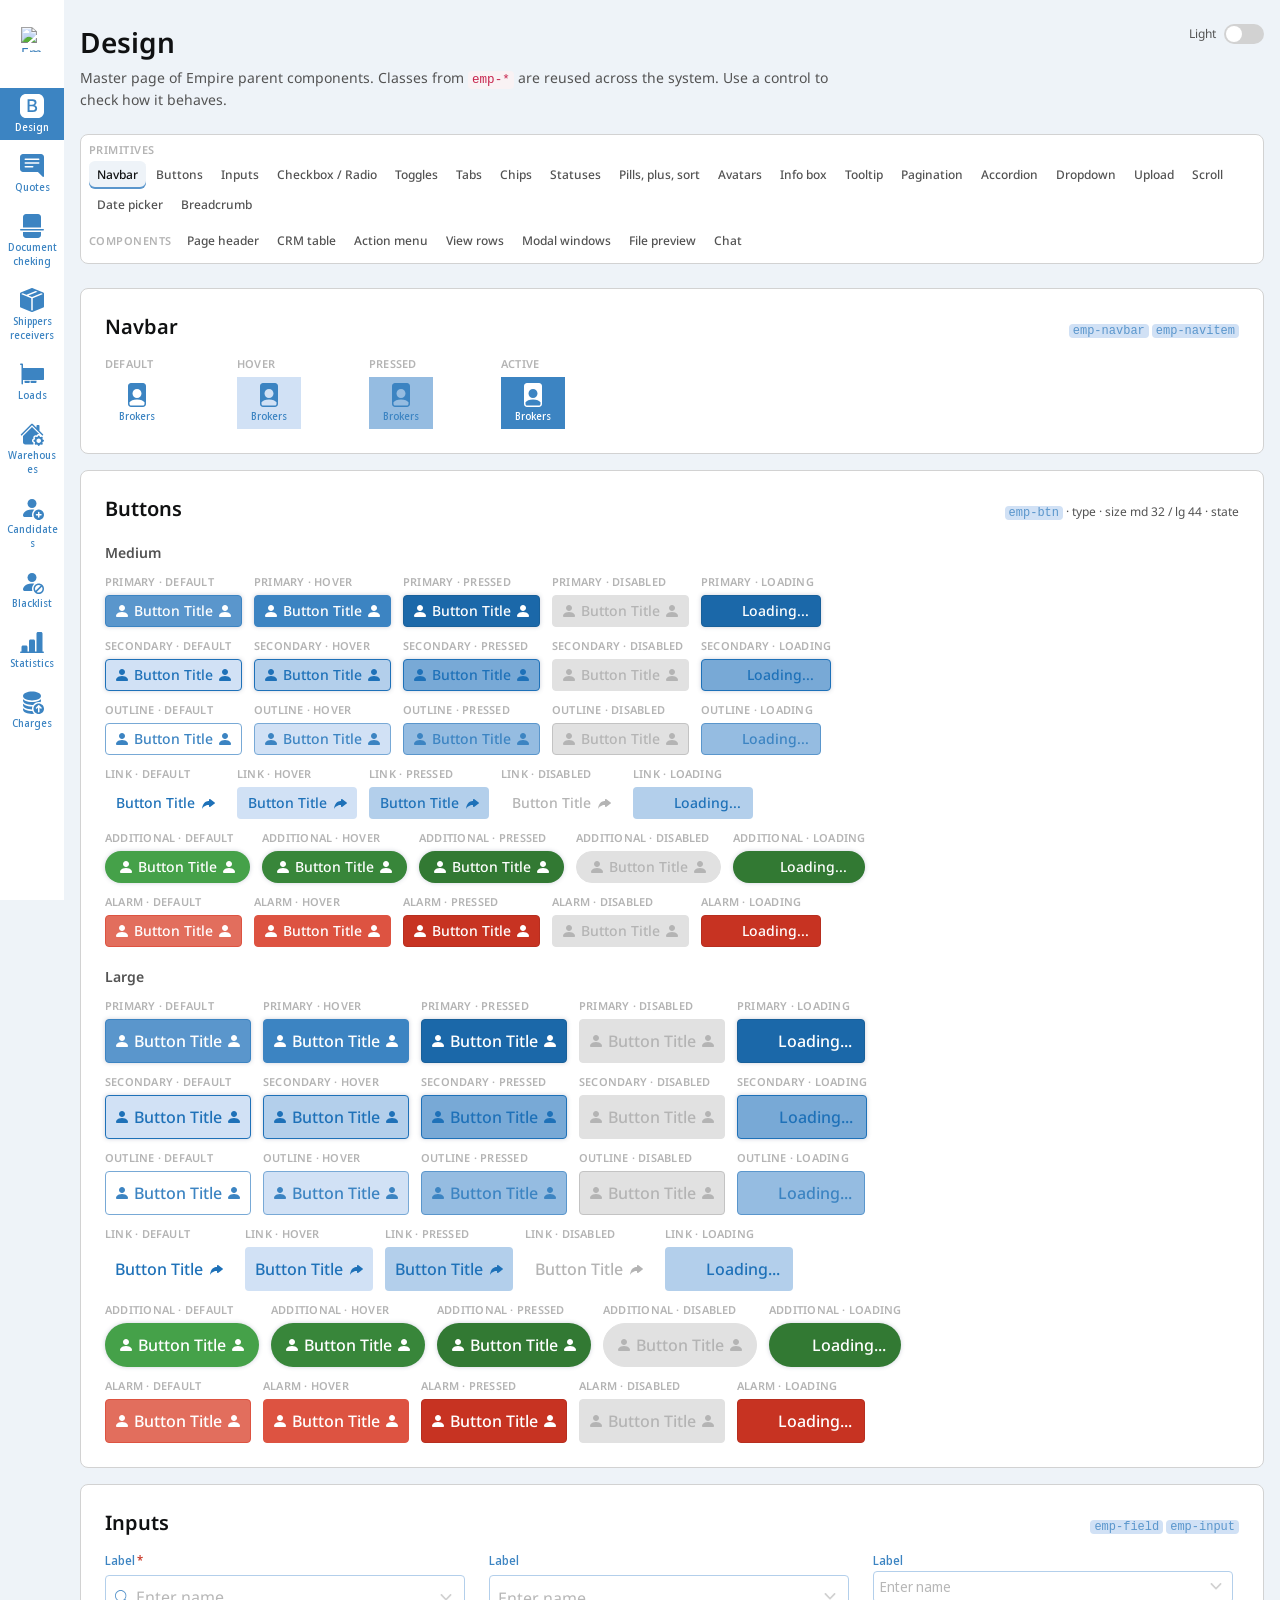
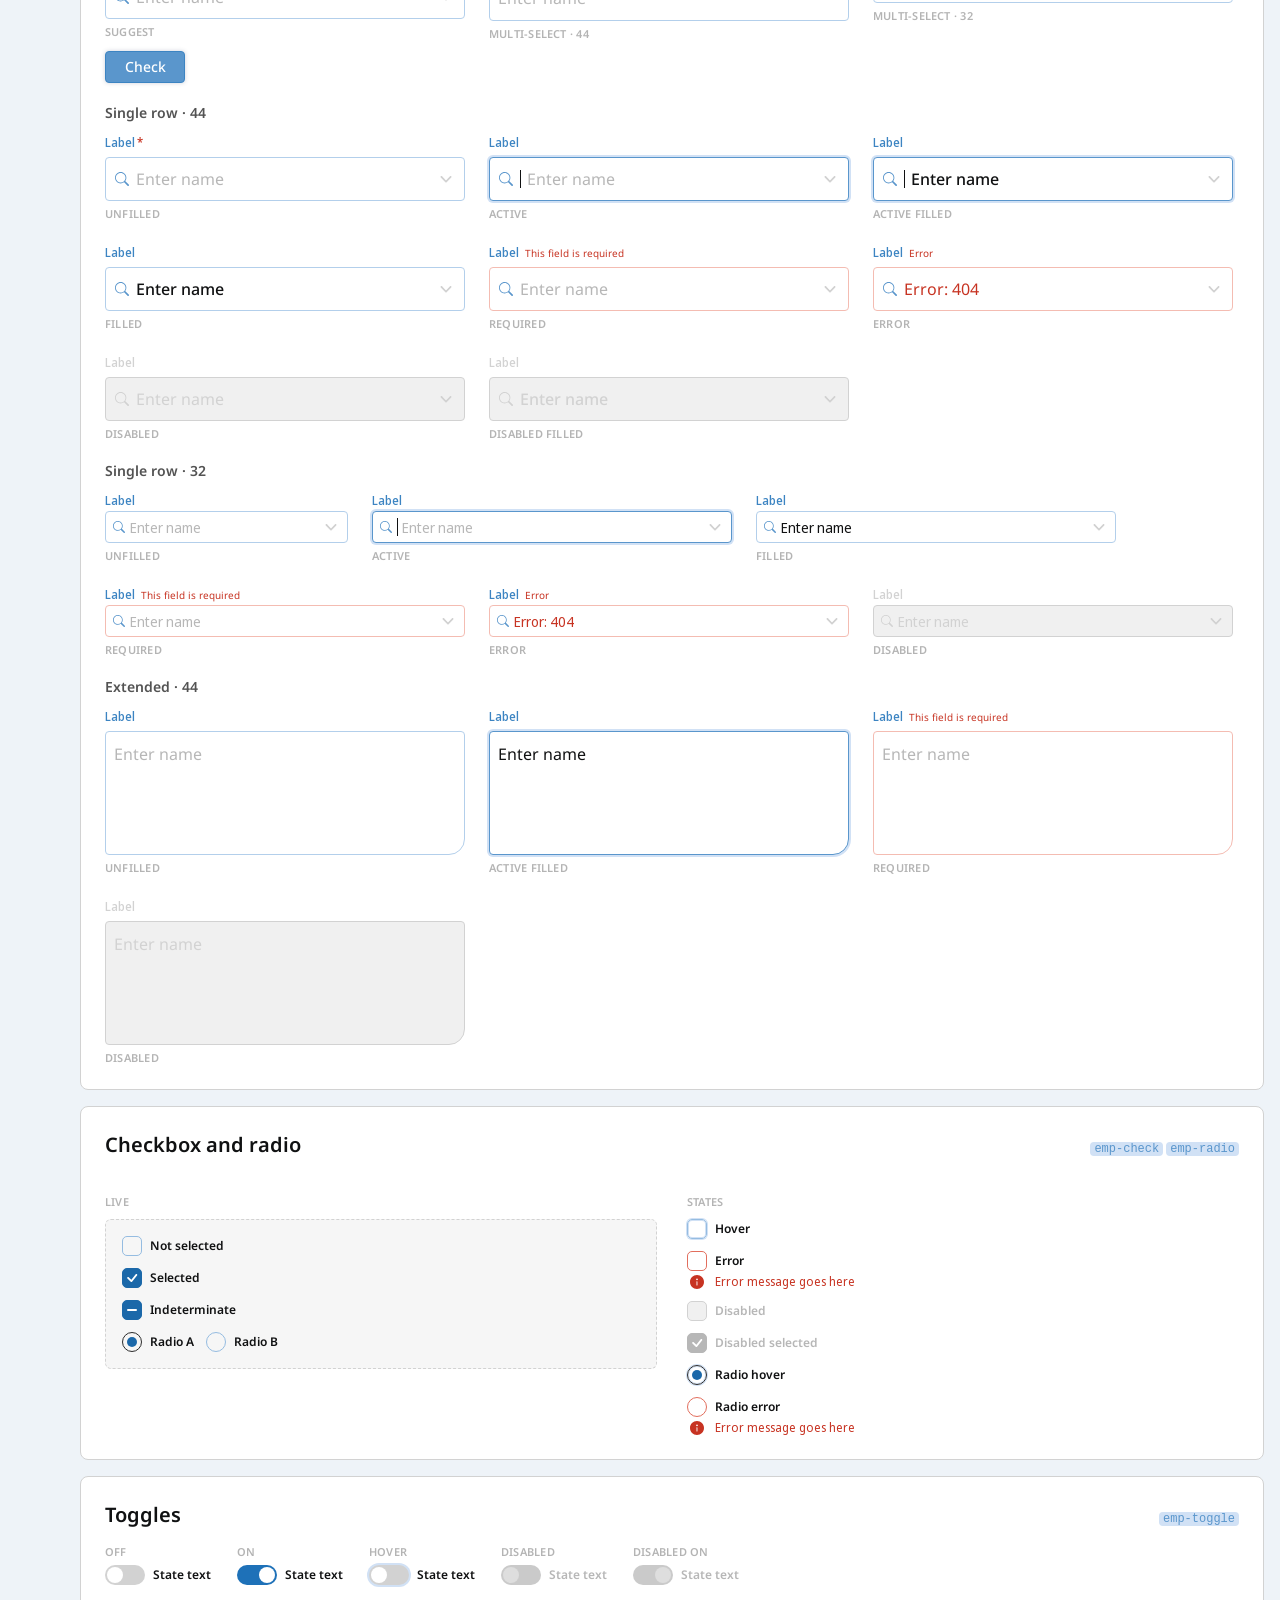
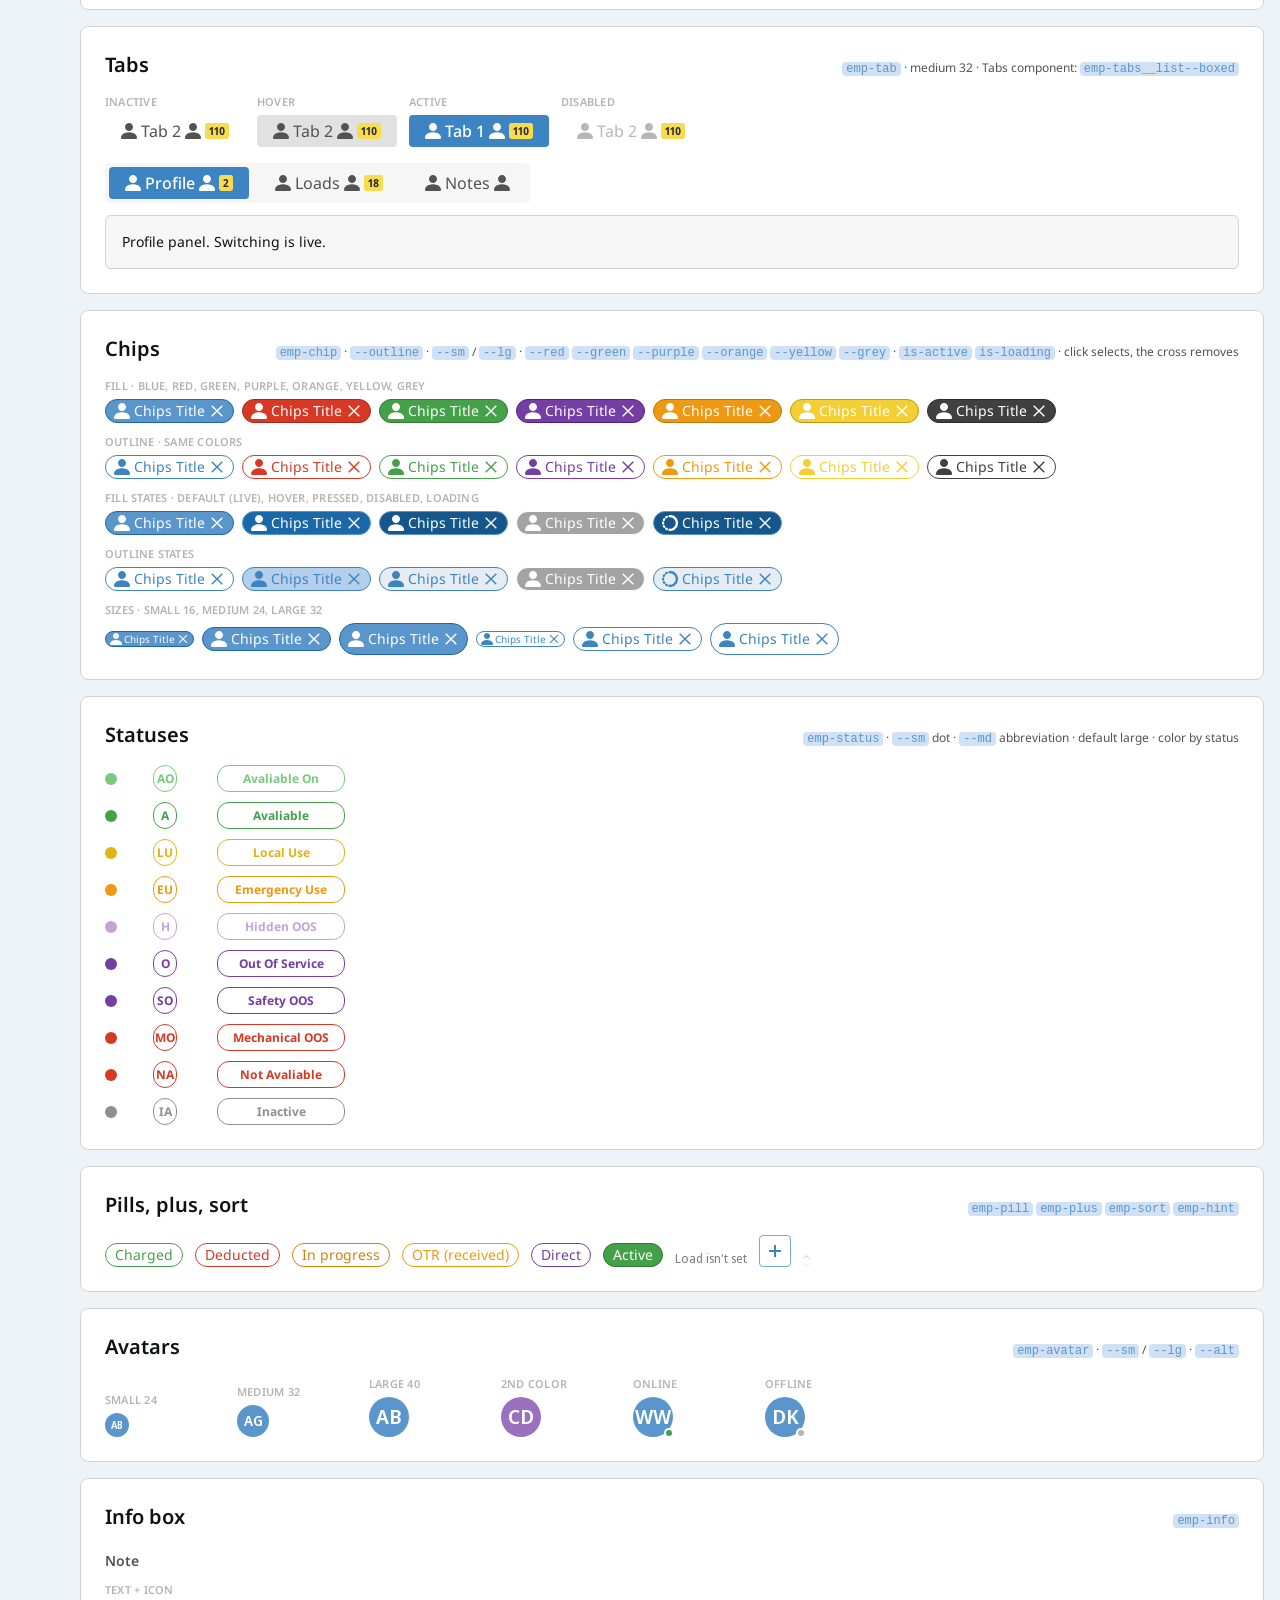
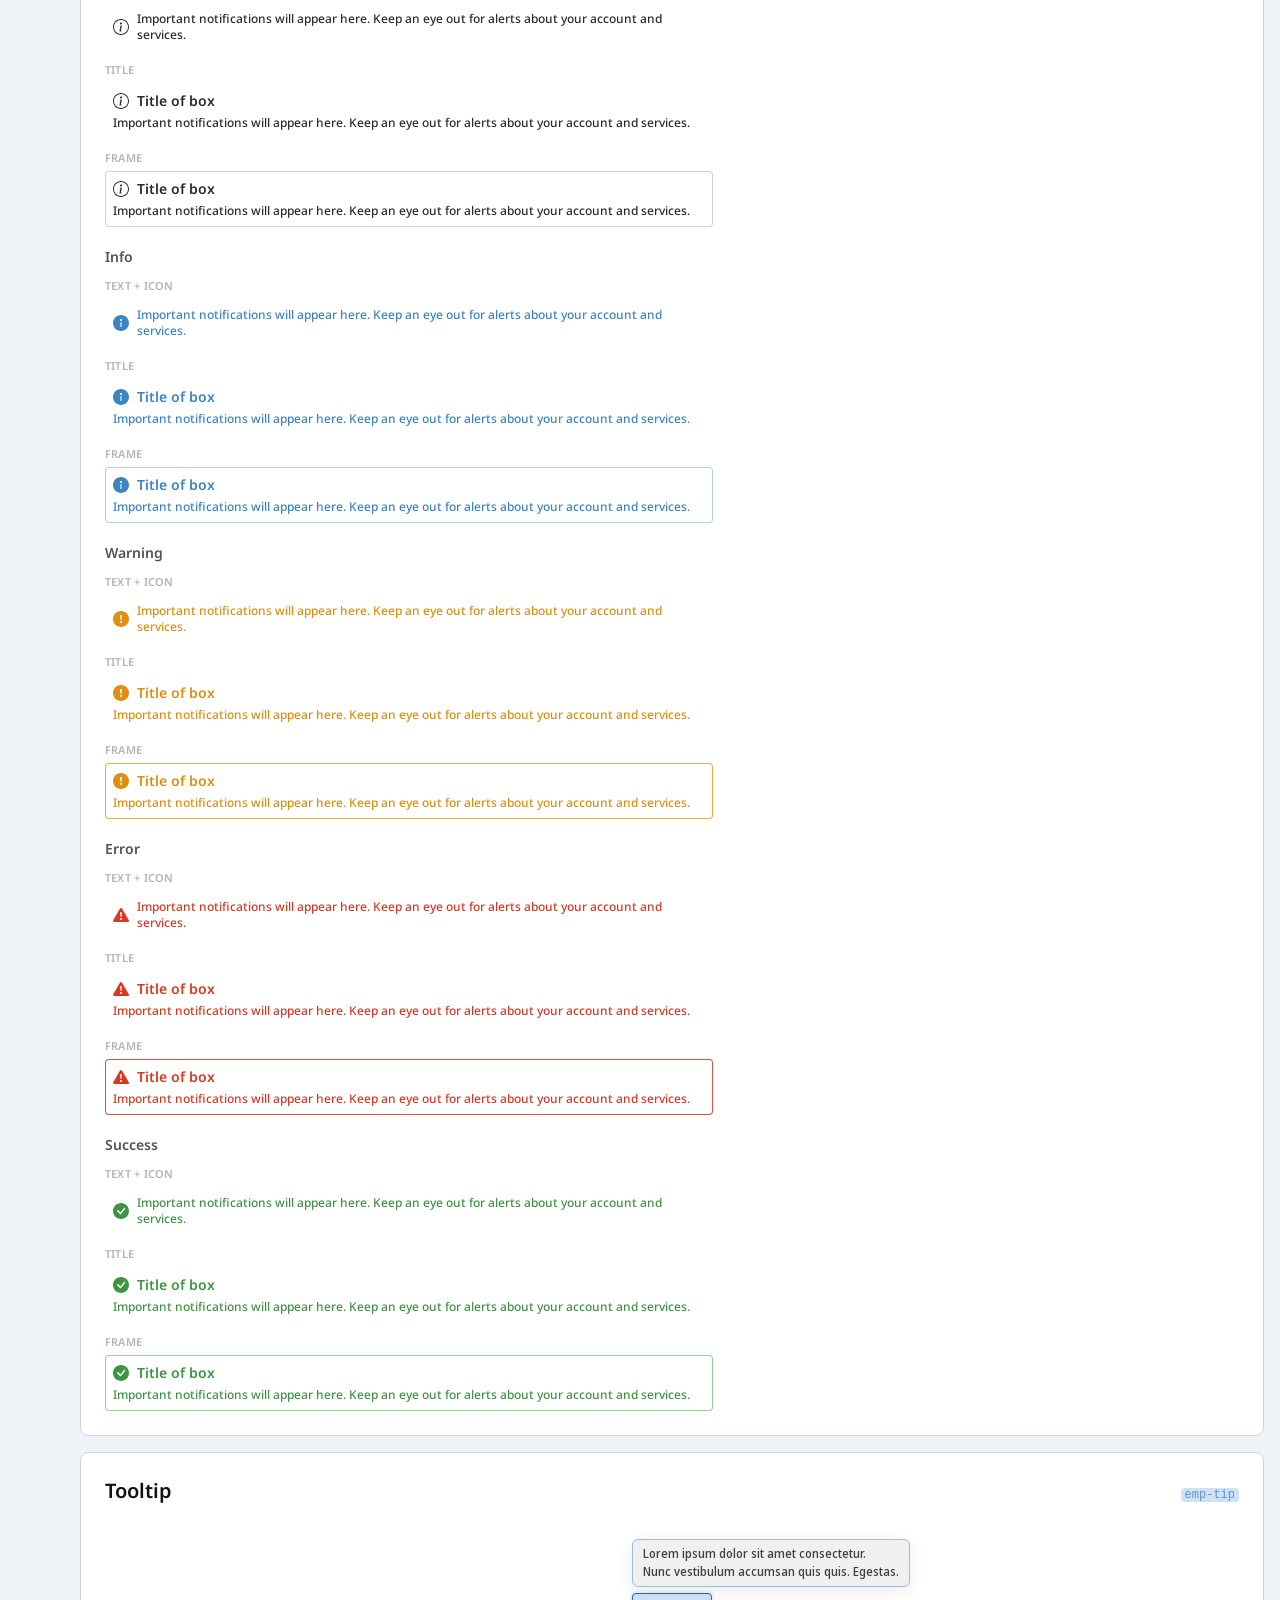
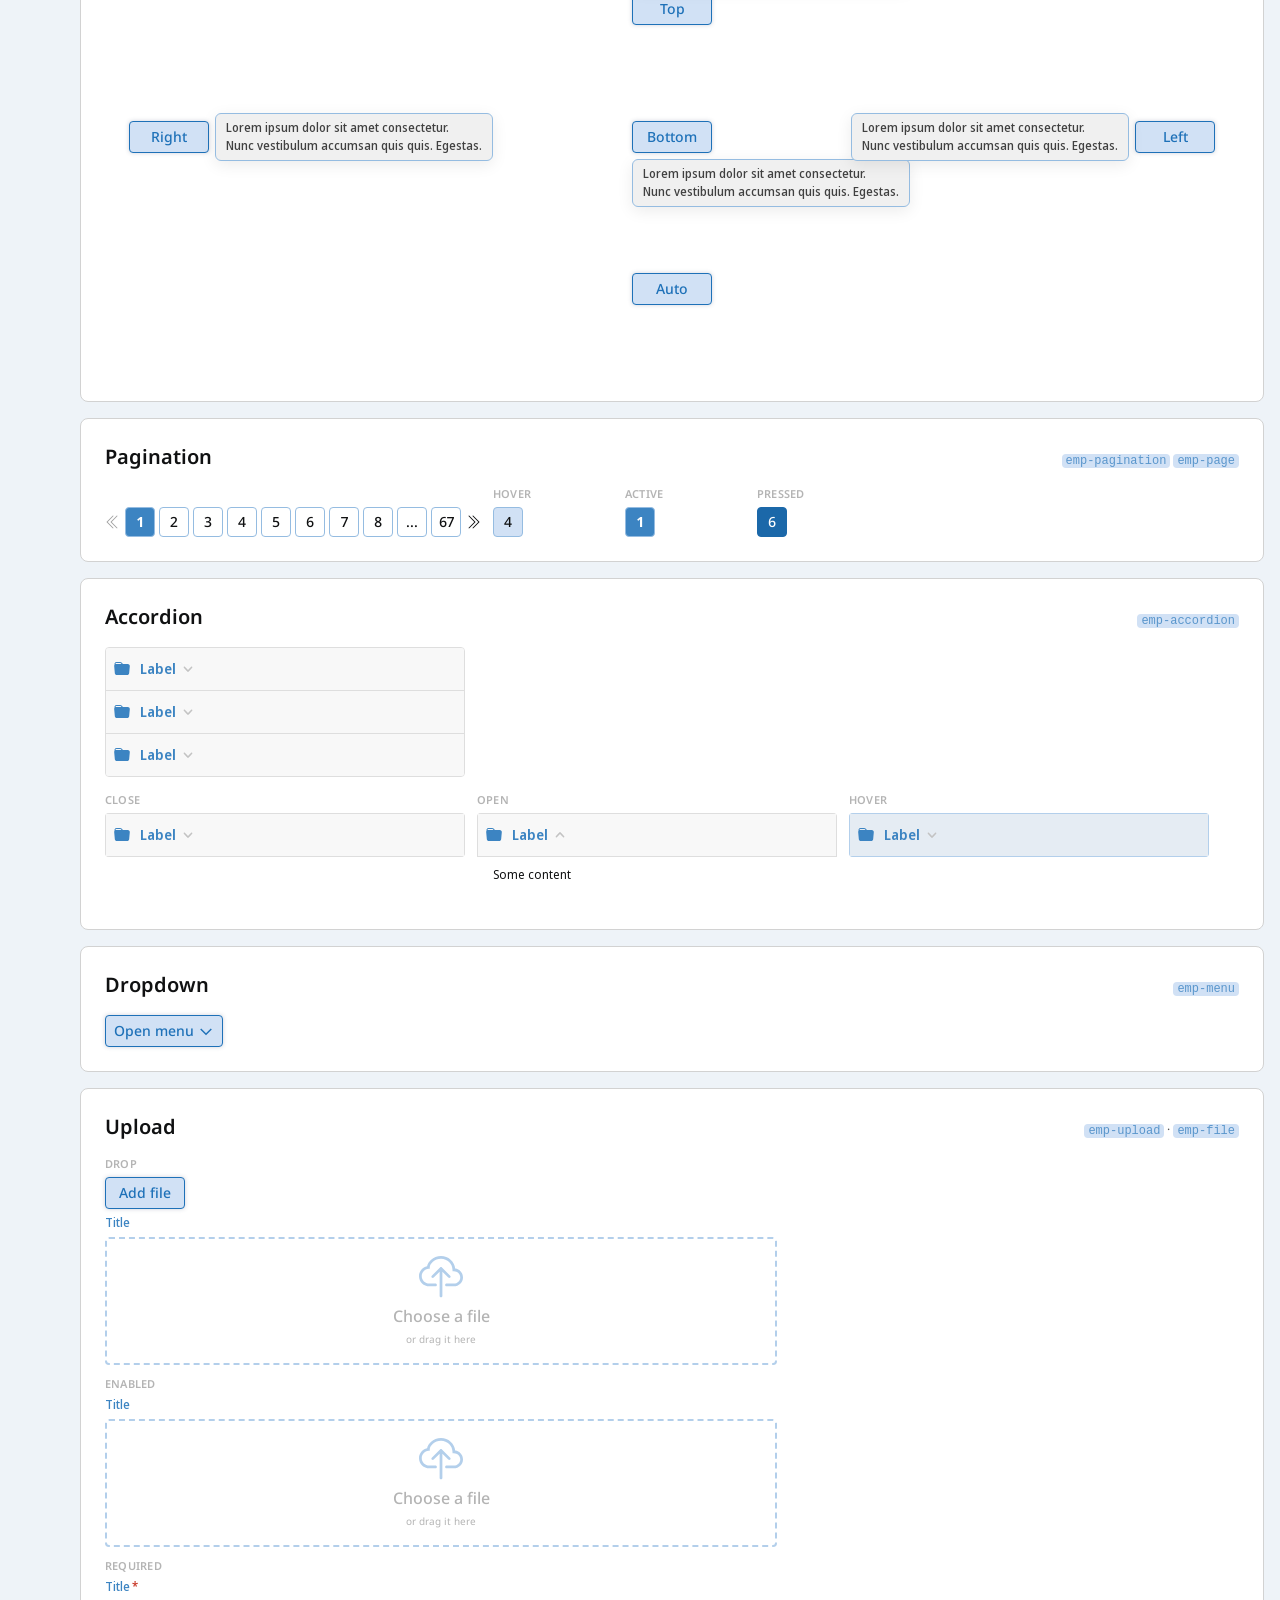
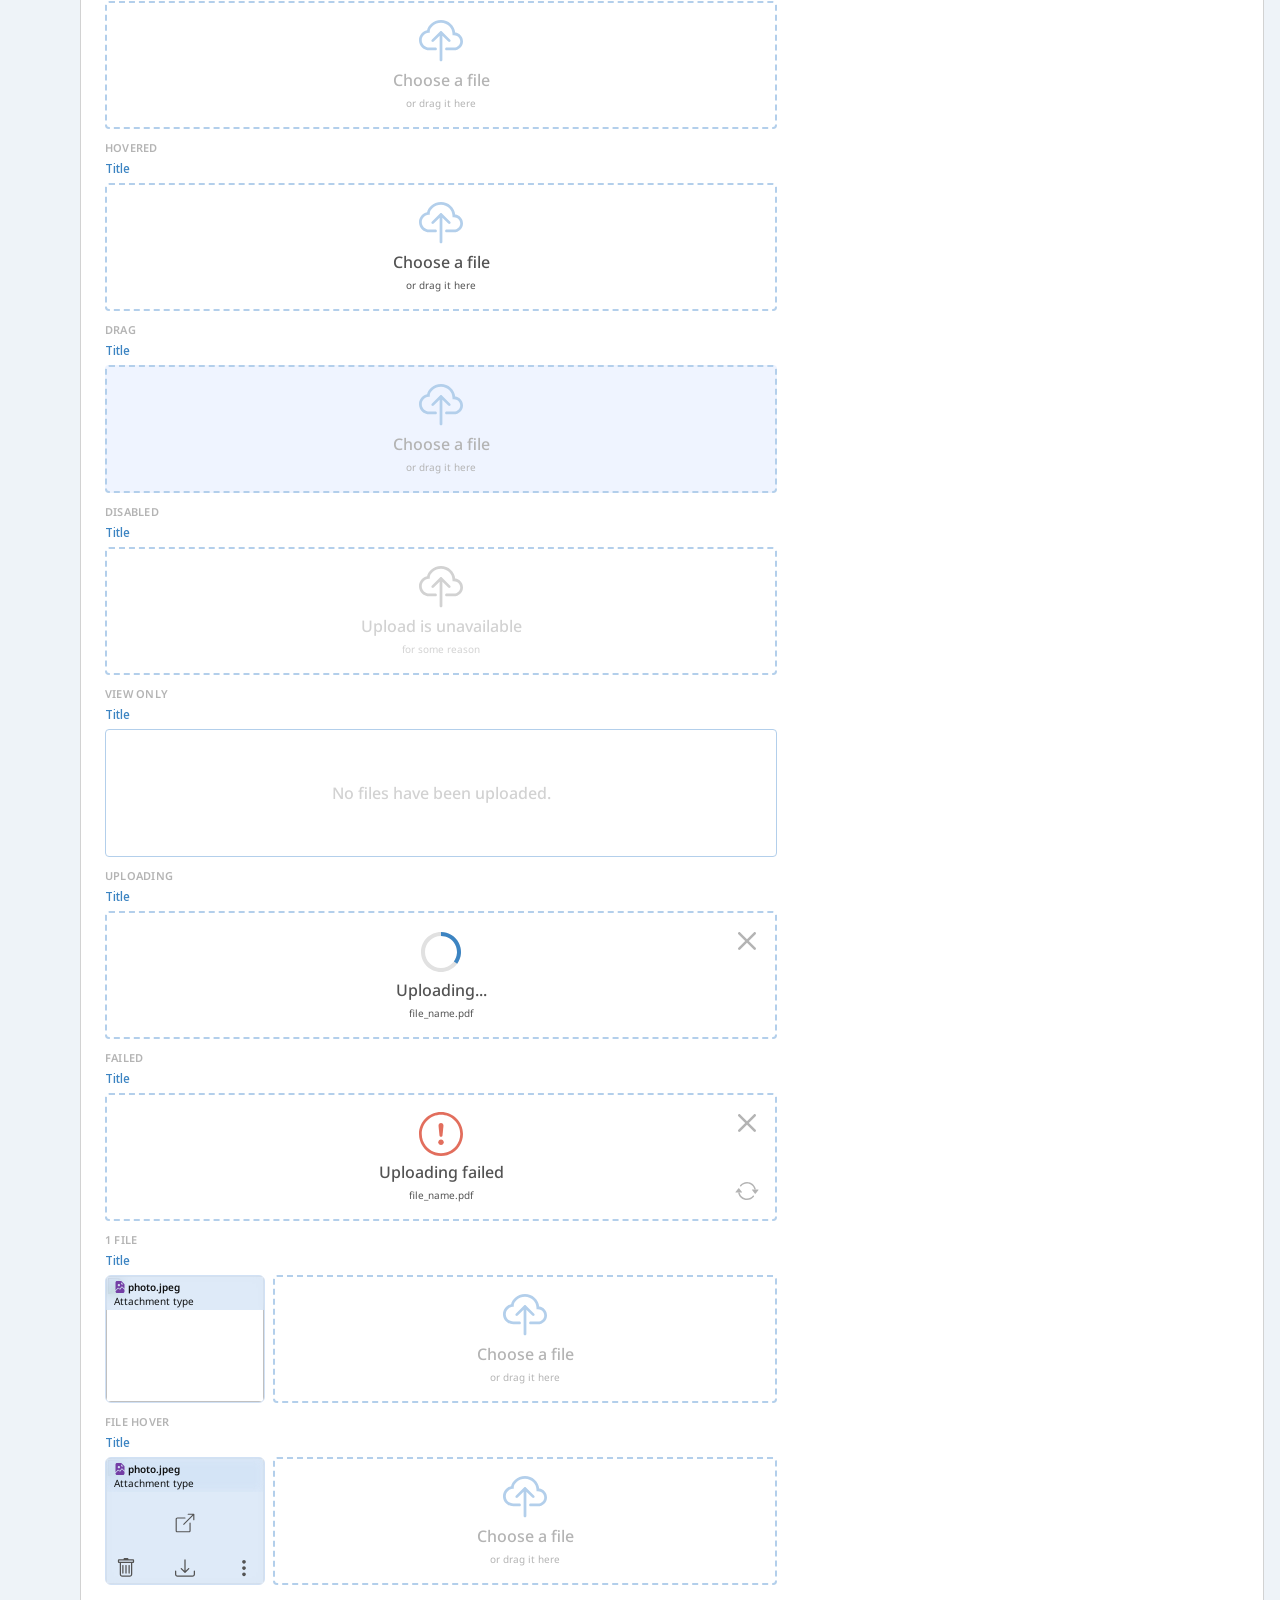
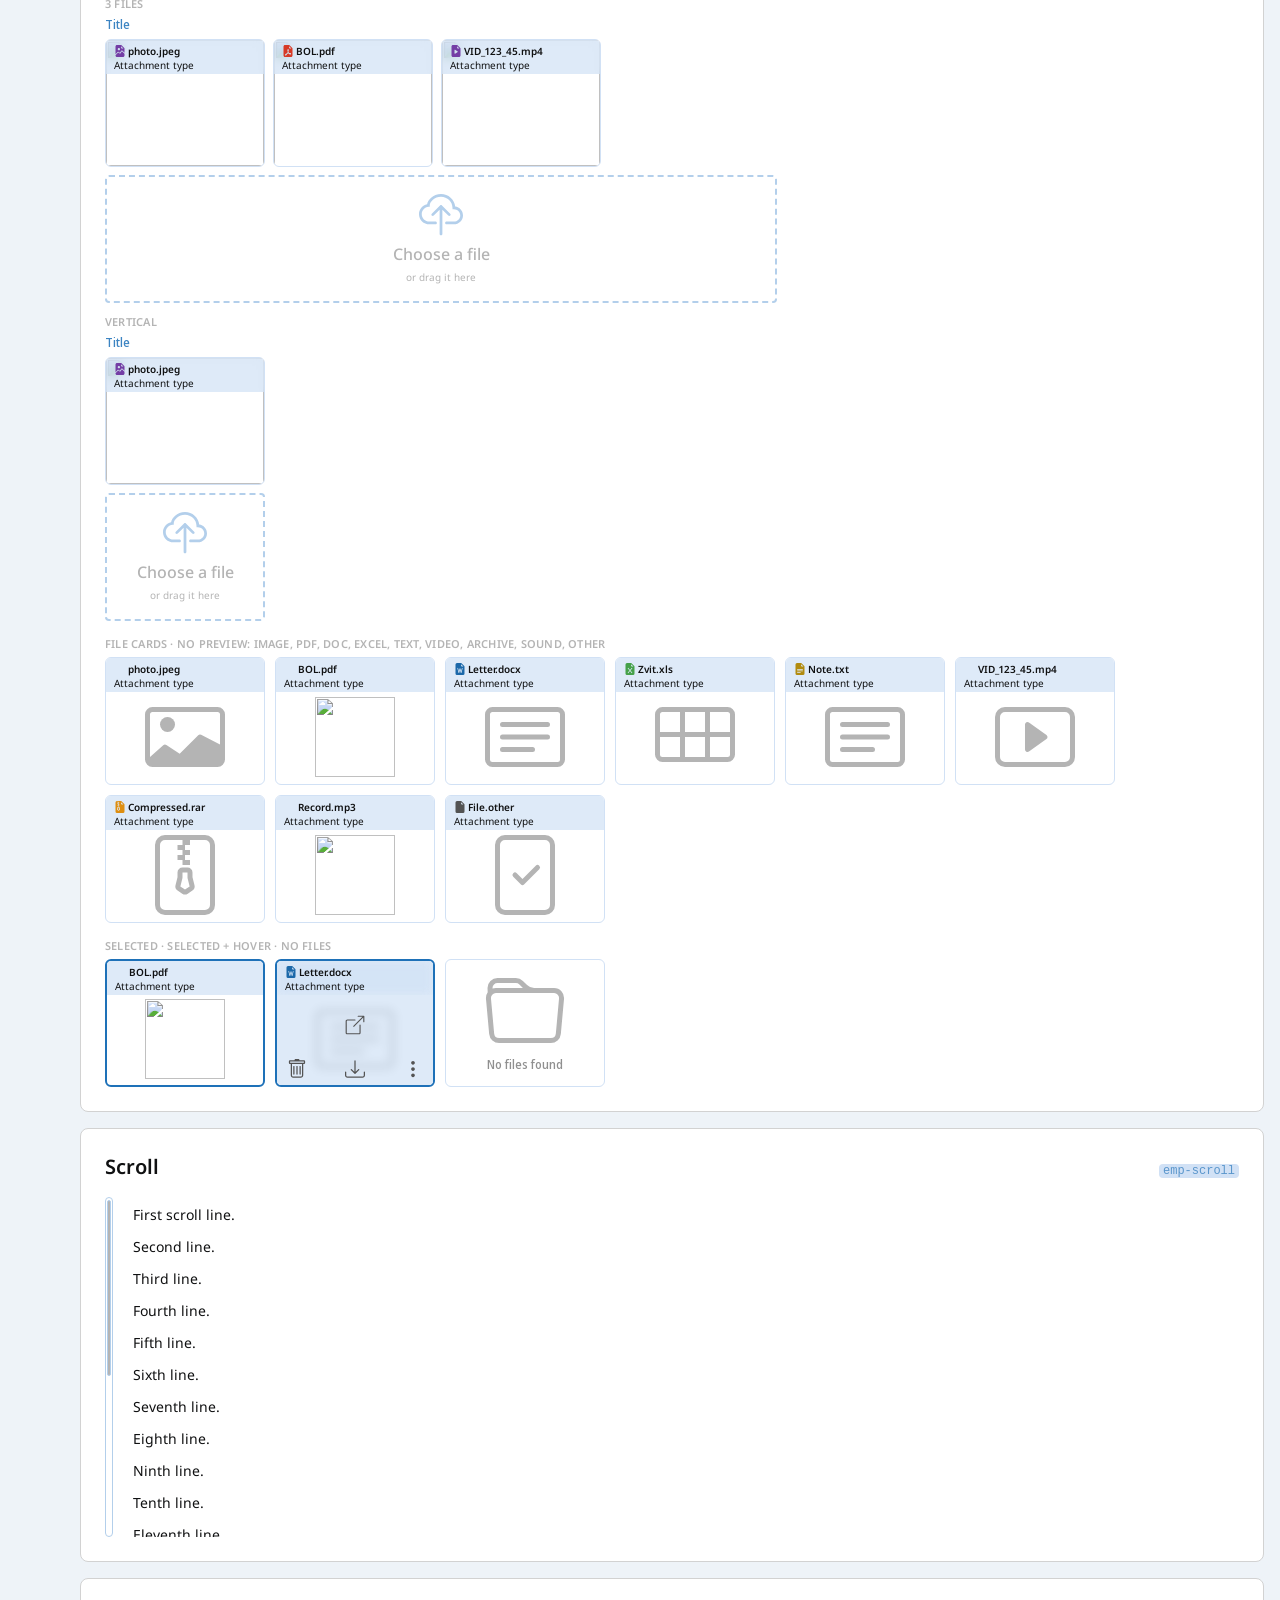
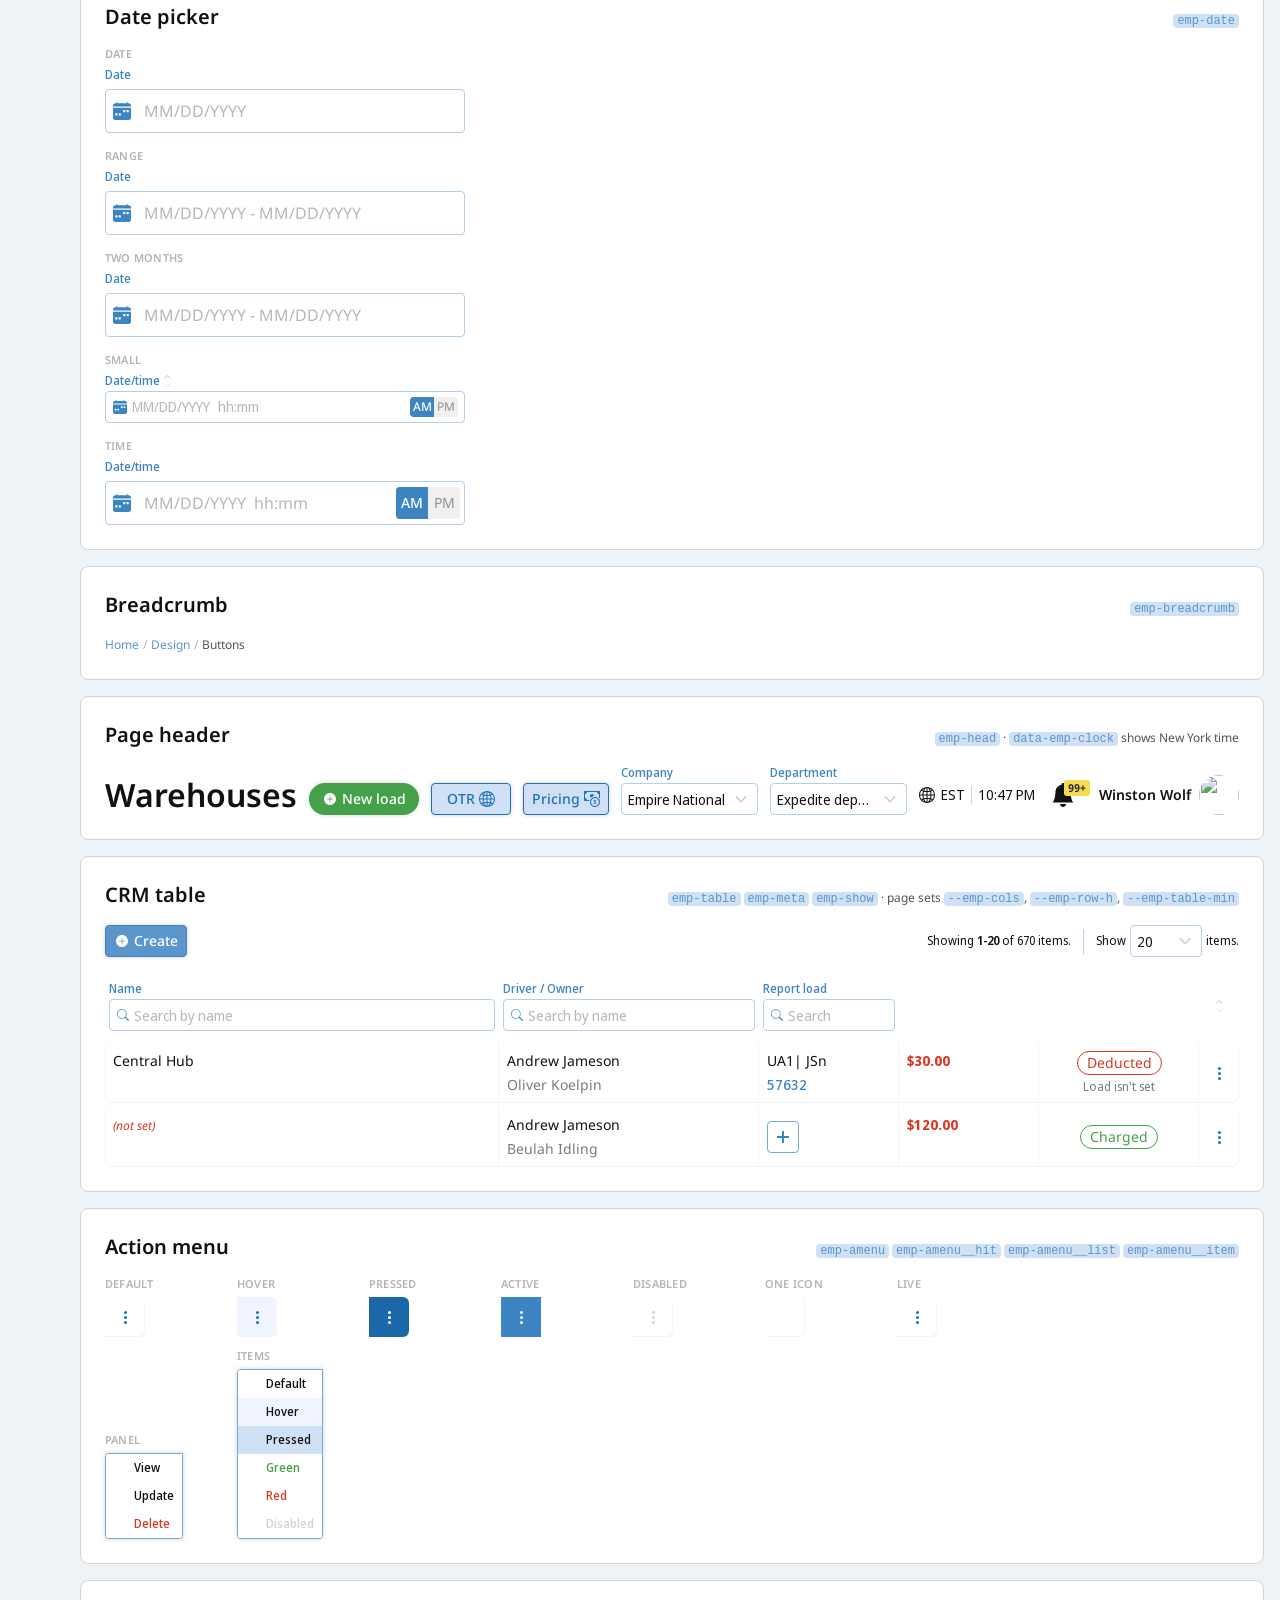
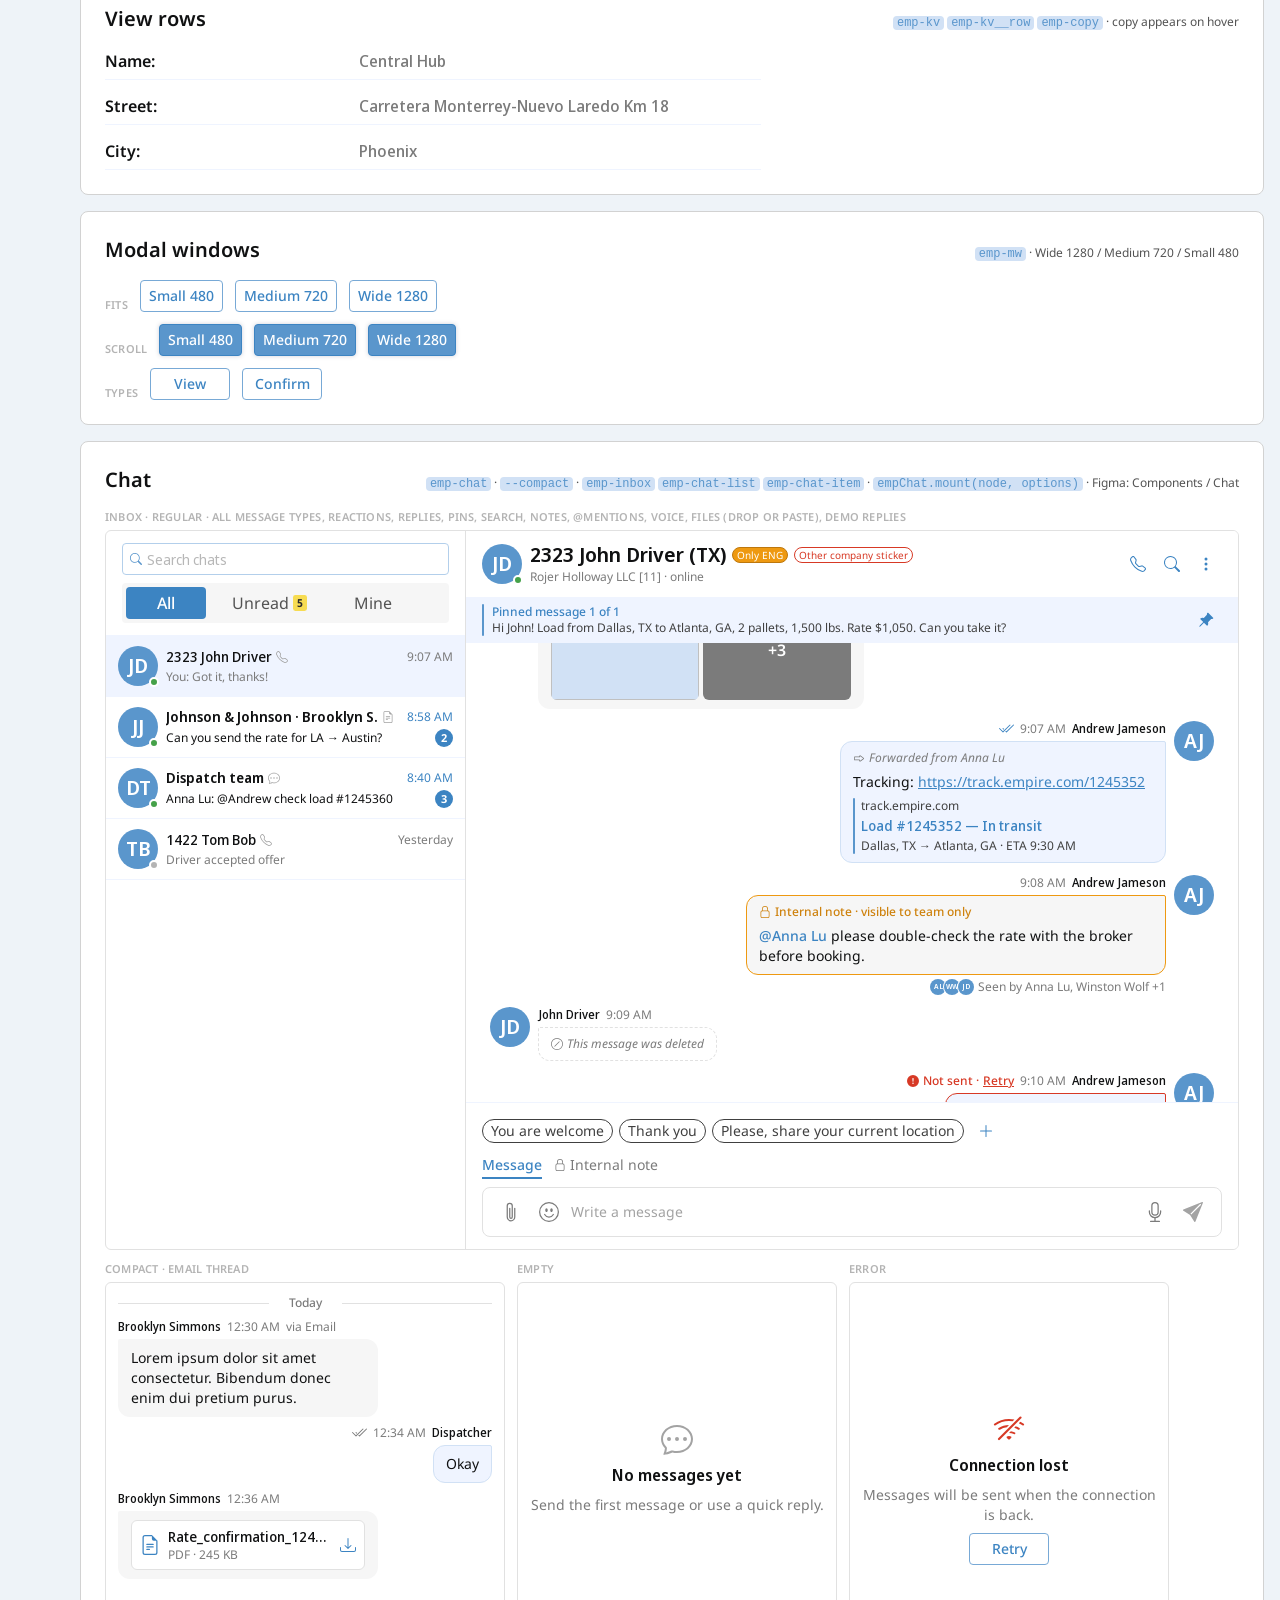
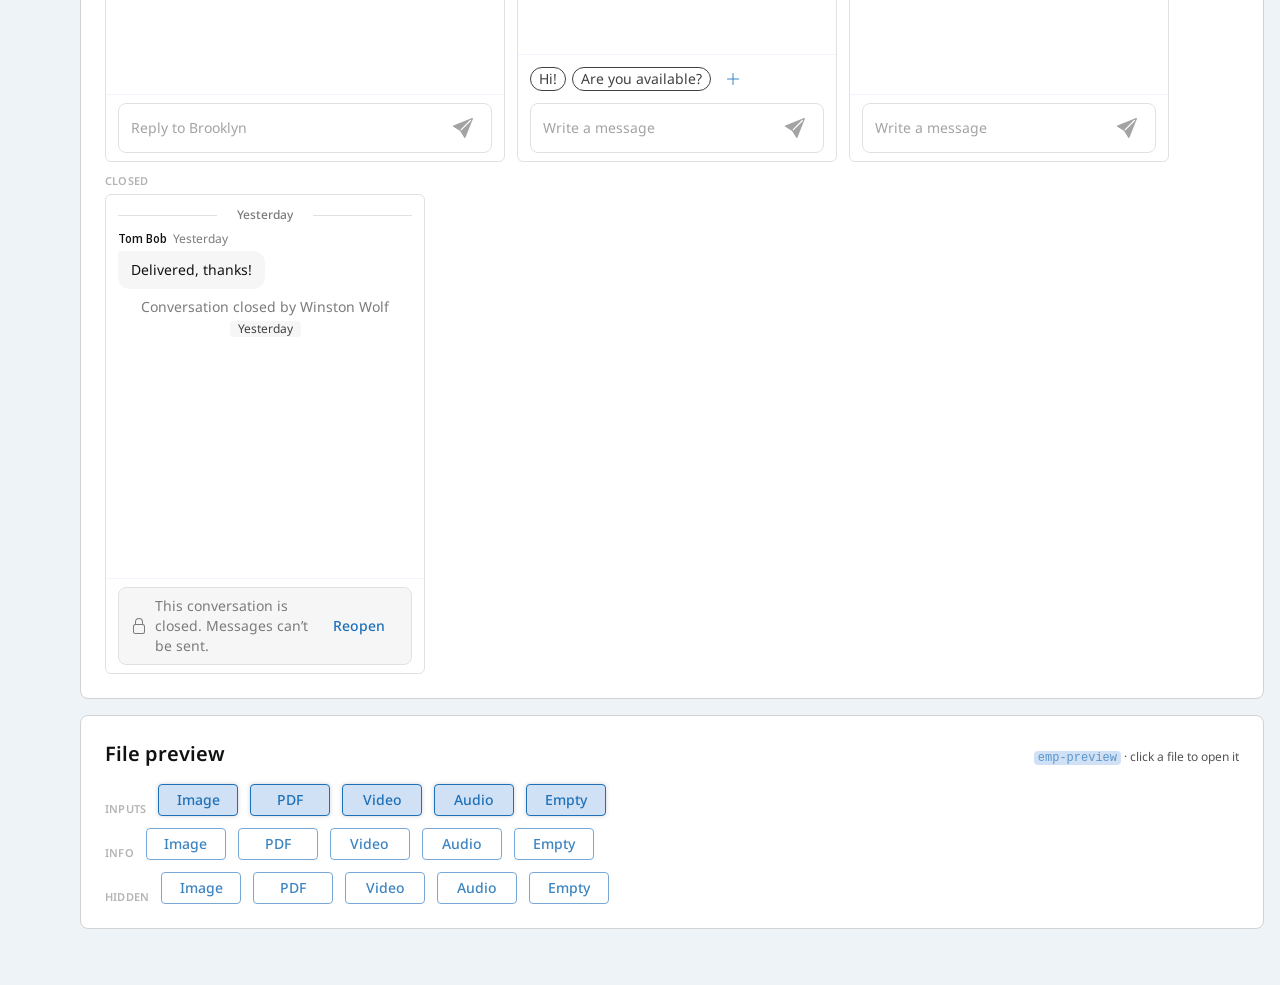
==== index.html @ 313f776e "Document checking page: upload, assign types, check, compare, data mismatch, list, view/edit Co-Auth" ====
<!DOCTYPE html>
<html lang="en">
<head>
    <meta charset="UTF-8">
    <meta name="viewport" content="width=device-width, initial-scale=1.0">
    <title>Design — Empire</title>
    <link rel="preconnect" href="https://fonts.googleapis.com">
    <link rel="preconnect" href="https://fonts.gstatic.com" crossorigin>
    <link href="https://fonts.googleapis.com/css2?family=Noto+Sans+Display:wght@400;500;600&family=Noto+Sans:wdth,wght@87.5,700;100,400;100,500;100,600;100,700&display=swap" rel="stylesheet">
    <link rel="stylesheet" href="https://cdn.jsdelivr.net/npm/bootstrap@3.4.1/dist/css/bootstrap.min.css">
    <link rel="stylesheet" href="css/empire.css?v=ds11">
    <link rel="stylesheet" href="css/header.css?v=ds3">
    <link rel="stylesheet" href="css/toast.css?v=t2">
    <link rel="stylesheet" href="css/design.css?v=ds5">
    <script>
        (function () {
            var theme = localStorage.getItem("emp-theme");
            if (theme === "dark" || theme === "light") {
                document.documentElement.setAttribute("data-theme", theme);
            }
        })();
    </script>
</head>
<body>
    <svg class="emp-sprite" aria-hidden="true">
        <symbol id="i-person" viewBox="0 0 12 12"><path fill="currentColor" d="M1 12C1 12 0 12 0 11C0 10 1 7 6 7C11 7 12 10 12 11C12 12 11 12 11 12H1Z"/><path fill="currentColor" d="M6 6C7.65685 6 9 4.65685 9 3C9 1.34315 7.65685 0 6 0C4.34315 0 3 1.34315 3 3C3 4.65685 4.34315 6 6 6Z"/></symbol>
        <symbol id="i-reply" viewBox="0 0 16 16"><path fill="currentColor" d="M5.92131 11.9003L1.35312 8.61889C0.882292 8.34142 0.882292 7.65858 1.35312 7.38111L5.92131 4.09969C6.39406 3.82109 7 4.15806 7 4.71858V6C8.5 6 13 6 14 14C11.5 9.5 7 10 7 10V11.2814C7 11.8419 6.39406 12.1789 5.92131 11.9003Z"/></symbol>
        <symbol id="i-plus" viewBox="0 0 16 16"><path d="M7 2h2v5h5v2H9v5H7V9H2V7h5V2z"/></symbol>
        <symbol id="i-x" viewBox="0 0 16 16"><path d="M3.2 2.2 8 7l4.8-4.8 1 1L9 8l4.8 4.8-1 1L8 9l-4.8 4.8-1-1L7 8 2.2 3.2l1-1z"/></symbol>
        <symbol id="i-x-lg" viewBox="0 0 24 24"><path fill="currentColor" d="M3.37658 3.37658C3.87868 2.87447 4.69275 2.87447 5.19485 3.37658L12 10.1817L18.8051 3.37658C19.3073 2.87447 20.1213 2.87447 20.6234 3.37658C21.1255 3.87868 21.1255 4.69275 20.6234 5.19485L13.8183 12L20.6234 18.8051C21.1255 19.3073 21.1255 20.1213 20.6234 20.6234C20.1213 21.1255 19.3073 21.1255 18.8051 20.6234L12 13.8183L5.19485 20.6234C4.69275 21.1255 3.87868 21.1255 3.37658 20.6234C2.87447 20.1213 2.87447 19.3073 3.37658 18.8051L10.1817 12L3.37658 5.19485C2.87447 4.69275 2.87447 3.87868 3.37658 3.37658Z"/></symbol>
        <symbol id="i-zoom-in" viewBox="0 0 24 24"><path fill="currentColor" fill-rule="evenodd" d="M9.75 18C14.3063 18 18 14.3063 18 9.75C18 5.19365 14.3063 1.5 9.75 1.5C5.19365 1.5 1.5 5.19365 1.5 9.75C1.5 14.3063 5.19365 18 9.75 18ZM19.5 9.75C19.5 15.1348 15.1348 19.5 9.75 19.5C4.36522 19.5 0 15.1348 0 9.75C0 4.36522 4.36522 0 9.75 0C15.1348 0 19.5 4.36522 19.5 9.75Z"/><path fill="currentColor" d="M15.5158 17.6132C15.5601 17.6732 15.6093 17.7307 15.6636 17.785L21.4393 23.5607C22.0251 24.1465 22.9749 24.1465 23.5607 23.5607C24.1465 22.9749 24.1465 22.0251 23.5607 21.4393L17.785 15.6636C17.7307 15.6093 17.6732 15.5601 17.6132 15.5158C17.0248 16.3169 16.3169 17.0248 15.5158 17.6132Z"/><path fill="currentColor" fill-rule="evenodd" d="M9.75 4.5C10.1642 4.5 10.5 4.83579 10.5 5.25V9H14.25C14.6642 9 15 9.33579 15 9.75C15 10.1642 14.6642 10.5 14.25 10.5H10.5V14.25C10.5 14.6642 10.1642 15 9.75 15C9.33579 15 9 14.6642 9 14.25V10.5H5.25C4.83579 10.5 4.5 10.1642 4.5 9.75C4.5 9.33579 4.83579 9 5.25 9H9V5.25C9 4.83579 9.33579 4.5 9.75 4.5Z"/></symbol>
        <symbol id="i-zoom-out" viewBox="0 0 24 24"><path fill="currentColor" fill-rule="evenodd" d="M9.75 18C14.3063 18 18 14.3063 18 9.75C18 5.19365 14.3063 1.5 9.75 1.5C5.19365 1.5 1.5 5.19365 1.5 9.75C1.5 14.3063 5.19365 18 9.75 18ZM19.5 9.75C19.5 15.1348 15.1348 19.5 9.75 19.5C4.36522 19.5 0 15.1348 0 9.75C0 4.36522 4.36522 0 9.75 0C15.1348 0 19.5 4.36522 19.5 9.75Z"/><path fill="currentColor" d="M15.5158 17.6132C15.5601 17.6732 15.6093 17.7307 15.6636 17.785L21.4393 23.5607C22.0251 24.1465 22.9749 24.1465 23.5607 23.5607C24.1465 22.9749 24.1465 22.0251 23.5607 21.4393L17.785 15.6636C17.7307 15.6093 17.6732 15.5601 17.6132 15.5158C17.0248 16.3169 16.3169 17.0248 15.5158 17.6132Z"/><path fill="currentColor" fill-rule="evenodd" d="M4.5 9.75C4.5 9.33579 4.83579 9 5.25 9H14.25C14.6642 9 15 9.33579 15 9.75C15 10.1642 14.6642 10.5 14.25 10.5H5.25C4.83579 10.5 4.5 10.1642 4.5 9.75Z"/></symbol>
        <symbol id="i-play" viewBox="0 0 24 24"><path fill="currentColor" d="M18.8946 13.0449L9.34919 18.5827C8.53875 19.0529 7.5 18.4842 7.5 17.5383V6.46269C7.5 5.51674 8.53875 4.94806 9.34919 5.41824L18.8946 10.956C19.7018 11.4243 19.7018 12.5767 18.8946 13.0449Z"/></symbol>
        <symbol id="i-play-lg" viewBox="0 0 40 40"><path fill="currentColor" d="M31.4911 21.7416L15.582 30.9712C14.2313 31.7549 12.5 30.8071 12.5 29.2305V10.7711C12.5 9.19456 14.2313 8.24677 15.582 9.0304L31.4911 18.2601C32.8363 19.0405 32.8363 20.9611 31.4911 21.7416Z"/></symbol>
        <symbol id="i-volume" viewBox="0 0 24 24"><path fill="currentColor" d="M17.3033 21.0156C19.6106 18.7083 21.0377 15.5208 21.0377 12C21.0377 8.47919 19.6106 5.29169 17.3033 2.98439L16.2426 4.04505C18.2785 6.0809 19.5377 8.8934 19.5377 12C19.5377 15.1066 18.2785 17.9191 16.2426 19.955L17.3033 21.0156Z"/><path fill="currentColor" d="M15.182 18.8943C16.9464 17.1299 18.0377 14.6924 18.0377 12C18.0377 9.30761 16.9464 6.87011 15.182 5.10571L14.1213 6.16637C15.6143 7.65933 16.5377 9.72183 16.5377 12C16.5377 14.2782 15.6143 16.3407 14.1213 17.8336L15.182 18.8943Z"/><path fill="currentColor" d="M13.0607 16.773C14.2822 15.5515 15.0377 13.864 15.0377 12C15.0377 10.136 14.2822 8.44854 13.0607 7.22703L12 8.28769C12.9501 9.23775 13.5377 10.5503 13.5377 12C13.5377 13.4497 12.9501 14.7622 12 15.7123L13.0607 16.773Z"/><path fill="currentColor" d="M10.0749 5.32403C10.3347 5.44892 10.5 5.7117 10.5 6.00001V18C10.5 18.2883 10.3347 18.5511 10.0749 18.676C9.81504 18.8009 9.50661 18.7658 9.28148 18.5857L5.73691 15.75H2.25C1.83579 15.75 1.5 15.4142 1.5 15V9.00001C1.5 8.58579 1.83579 8.25001 2.25 8.25001H5.73691L9.28148 5.41436C9.50661 5.23425 9.81504 5.19914 10.0749 5.32403Z"/></symbol>
        <symbol id="i-dots" viewBox="0 0 24 24"><path fill="currentColor" d="M14.25 19.5C14.25 20.7426 13.2426 21.75 12 21.75C10.7574 21.75 9.75 20.7426 9.75 19.5C9.75 18.2574 10.7574 17.25 12 17.25C13.2426 17.25 14.25 18.2574 14.25 19.5ZM14.25 12C14.25 13.2426 13.2426 14.25 12 14.25C10.7574 14.25 9.75 13.2426 9.75 12C9.75 10.7574 10.7574 9.75 12 9.75C13.2426 9.75 14.25 10.7574 14.25 12ZM14.25 4.5C14.25 5.74264 13.2426 6.75 12 6.75C10.7574 6.75 9.75 5.74264 9.75 4.5C9.75 3.25736 10.7574 2.25 12 2.25C13.2426 2.25 14.25 3.25736 14.25 4.5Z"/></symbol>
        <symbol id="i-expand" viewBox="0 0 24 24"><g transform="translate(0.038 15.037)"><path fill="currentColor" fill-rule="evenodd" d="M8.70495 0.21967C8.41206 -0.0732233 7.93718 -0.0732233 7.64429 0.21967L1.5 6.36396L1.5 2.2123C1.5 1.79809 1.16421 1.4623 0.750001 1.4623C0.335788 1.4623 0 1.79809 5.05762e-07 2.2123L0 8.17462C0 8.58883 0.335788 8.92462 0.750001 8.92462L6.71225 8.92462C7.12647 8.92462 7.46225 8.58883 7.46225 8.17462C7.46225 7.7604 7.12647 7.42462 6.71225 7.42462L2.56066 7.42462L8.70495 1.28033C8.99784 0.987437 8.99784 0.512563 8.70495 0.21967Z"/></g><g transform="translate(23.962 8.963) scale(-1 -1)"><path fill="currentColor" fill-rule="evenodd" d="M8.70495 0.21967C8.41206 -0.0732233 7.93718 -0.0732233 7.64429 0.21967L1.5 6.36396L1.5 2.2123C1.5 1.79809 1.16421 1.4623 0.750001 1.4623C0.335788 1.4623 0 1.79809 5.05762e-07 2.2123L0 8.17462C0 8.58883 0.335788 8.92462 0.750001 8.92462L6.71225 8.92462C7.12647 8.92462 7.46225 8.58883 7.46225 8.17462C7.46225 7.7604 7.12647 7.42462 6.71225 7.42462L2.56066 7.42462L8.70495 1.28033C8.99784 0.987437 8.99784 0.512563 8.70495 0.21967Z"/></g></symbol>
        <symbol id="i-fullscreen" viewBox="0 0 24 24"><g transform="translate(0.038 15.037)"><path fill="currentColor" fill-rule="evenodd" d="M8.70495 0.21967C8.41206 -0.0732233 7.93718 -0.0732233 7.64429 0.21967L1.5 6.36396L1.5 2.2123C1.5 1.79809 1.16421 1.4623 0.750001 1.4623C0.335788 1.4623 0 1.79809 5.05762e-07 2.2123L0 8.17462C0 8.58883 0.335788 8.92462 0.750001 8.92462L6.71225 8.92462C7.12647 8.92462 7.46225 8.58883 7.46225 8.17462C7.46225 7.7604 7.12647 7.42462 6.71225 7.42462L2.56066 7.42462L8.70495 1.28033C8.99784 0.987437 8.99784 0.512563 8.70495 0.21967Z"/></g><g transform="translate(23.962 15.037) scale(-1 1)"><path fill="currentColor" fill-rule="evenodd" d="M8.70495 0.21967C8.41206 -0.0732233 7.93718 -0.0732233 7.64429 0.21967L1.5 6.36396L1.5 2.2123C1.5 1.79809 1.16421 1.4623 0.750001 1.4623C0.335788 1.4623 0 1.79809 5.05762e-07 2.2123L0 8.17462C0 8.58883 0.335788 8.92462 0.750001 8.92462L6.71225 8.92462C7.12647 8.92462 7.46225 8.58883 7.46225 8.17462C7.46225 7.7604 7.12647 7.42462 6.71225 7.42462L2.56066 7.42462L8.70495 1.28033C8.99784 0.987437 8.99784 0.512563 8.70495 0.21967Z"/></g><g transform="translate(23.962 8.963) scale(-1 -1)"><path fill="currentColor" fill-rule="evenodd" d="M8.70495 0.21967C8.41206 -0.0732233 7.93718 -0.0732233 7.64429 0.21967L1.5 6.36396L1.5 2.2123C1.5 1.79809 1.16421 1.4623 0.750001 1.4623C0.335788 1.4623 0 1.79809 5.05762e-07 2.2123L0 8.17462C0 8.58883 0.335788 8.92462 0.750001 8.92462L6.71225 8.92462C7.12647 8.92462 7.46225 8.58883 7.46225 8.17462C7.46225 7.7604 7.12647 7.42462 6.71225 7.42462L2.56066 7.42462L8.70495 1.28033C8.99784 0.987437 8.99784 0.512563 8.70495 0.21967Z"/></g><g transform="translate(0.038 8.963) scale(1 -1)"><path fill="currentColor" fill-rule="evenodd" d="M8.70495 0.21967C8.41206 -0.0732233 7.93718 -0.0732233 7.64429 0.21967L1.5 6.36396L1.5 2.2123C1.5 1.79809 1.16421 1.4623 0.750001 1.4623C0.335788 1.4623 0 1.79809 5.05762e-07 2.2123L0 8.17462C0 8.58883 0.335788 8.92462 0.750001 8.92462L6.71225 8.92462C7.12647 8.92462 7.46225 8.58883 7.46225 8.17462C7.46225 7.7604 7.12647 7.42462 6.71225 7.42462L2.56066 7.42462L8.70495 1.28033C8.99784 0.987437 8.99784 0.512563 8.70495 0.21967Z"/></g></symbol>
        <symbol id="i-chevron" viewBox="0 0 16 16"><path d="M3.2 5.5 8 10.3l4.8-4.8 1 1L8 12.3 2.2 6.5l1-1z"/></symbol>
        <symbol id="i-chevron-sm" viewBox="0 0 16 16"><path fill="currentColor" fill-rule="evenodd" d="M4.09012 6.09298C4.21028 5.969 4.4051 5.969 4.52526 6.09298L8 9.67802L11.4747 6.09298C11.5949 5.969 11.7897 5.969 11.9099 6.09298C12.03 6.21695 12.03 6.41796 11.9099 6.54194L8.21757 10.3515C8.09741 10.4754 7.90259 10.4754 7.78243 10.3515L4.09012 6.54194C3.96996 6.41796 3.96996 6.21695 4.09012 6.09298Z"/><path fill="currentColor" fill-rule="evenodd" d="M3.80289 5.81459C4.08021 5.52847 4.53517 5.52847 4.81249 5.81459L8 9.10329L11.1875 5.81459C11.4648 5.52847 11.9198 5.52847 12.1971 5.81459C12.4676 6.0937 12.4676 6.54121 12.1971 6.82032L11.9099 6.54194L12.1971 6.82032L8.5048 10.6298C8.22748 10.916 7.77252 10.916 7.4952 10.6298L3.80289 6.82032C3.53237 6.54121 3.53237 6.0937 3.80289 5.81459"/></symbol>
        <symbol id="i-folder" viewBox="0 0 16 16"><path fill="currentColor" d="M9.82843 3H13.8099C14.986 3 15.9082 4.00984 15.8017 5.18107L15.1654 12.1811C15.0717 13.2112 14.208 14 13.1736 14H2.82643C1.79202 14 0.928294 13.2112 0.834643 12.1811L0.19828 5.18107C0.154224 4.69646 0.286278 4.23948 0.539556 3.87023L0.5 3C0.5 1.89543 1.39543 1 2.5 1H6.17157C6.70201 1 7.21071 1.21071 7.58579 1.58579L8.41421 2.41421C8.78929 2.78929 9.29799 3 9.82843 3ZM1.50647 3.11964C1.71927 3.04231 1.94935 3 2.19007 3H7.58579L6.87868 2.29289C6.69114 2.10536 6.43679 2 6.17157 2H2.5C1.95402 2 1.51024 2.43755 1.50017 2.98112L1.50647 3.11964Z"/></symbol>
        <symbol id="i-chevron-left" viewBox="0 0 16 16"><path fill="currentColor" fill-rule="evenodd" d="M8.35355 1.64645C8.54882 1.84171 8.54882 2.15829 8.35355 2.35355L2.70711 8L8.35355 13.6464C8.54882 13.8417 8.54882 14.1583 8.35355 14.3536C8.15829 14.5488 7.84171 14.5488 7.64645 14.3536L1.64645 8.35355C1.45118 8.15829 1.45118 7.84171 1.64645 7.64645L7.64645 1.64645C7.84171 1.45118 8.15829 1.45118 8.35355 1.64645Z"/><path fill="currentColor" fill-rule="evenodd" d="M12.3536 1.64645C12.5488 1.84171 12.5488 2.15829 12.3536 2.35355L6.70711 8L12.3536 13.6464C12.5488 13.8417 12.5488 14.1583 12.3536 14.3536C12.1583 14.5488 11.8417 14.5488 11.6464 14.3536L5.64645 8.35355C5.45118 8.15829 5.45118 7.84171 5.64645 7.64645L11.6464 1.64645C11.8417 1.45118 12.1583 1.45118 12.3536 1.64645Z"/></symbol>
        <symbol id="i-chevron-right" viewBox="0 0 16 16"><path fill="currentColor" fill-rule="evenodd" d="M3.64645 1.64645C3.84171 1.45118 4.15829 1.45118 4.35355 1.64645L10.3536 7.64645C10.5488 7.84171 10.5488 8.15829 10.3536 8.35355L4.35355 14.3536C4.15829 14.5488 3.84171 14.5488 3.64645 14.3536C3.45118 14.1583 3.45118 13.8417 3.64645 13.6464L9.29289 8L3.64645 2.35355C3.45118 2.15829 3.45118 1.84171 3.64645 1.64645Z"/><path fill="currentColor" fill-rule="evenodd" d="M7.64645 1.64645C7.84171 1.45118 8.15829 1.45118 8.35355 1.64645L14.3536 7.64645C14.5488 7.84171 14.5488 8.15829 14.3536 8.35355L8.35355 14.3536C8.15829 14.5488 7.84171 14.5488 7.64645 14.3536C7.45118 14.1583 7.45118 13.8417 7.64645 13.6464L13.2929 8L7.64645 2.35355C7.45118 2.15829 7.45118 1.84171 7.64645 1.64645Z"/></symbol>
        <symbol id="i-search" viewBox="0 0 16 16"><path d="M7 1.5a5.5 5.5 0 0 1 4.4 8.8l3 3-1.1 1.1-3-3A5.5 5.5 0 1 1 7 1.5zm0 2a3.5 3.5 0 1 0 0 7 3.5 3.5 0 0 0 0-7z"/></symbol>
        <symbol id="i-input-search" viewBox="0 0 14 14"><path fill="currentColor" d="M10.2744 9.0509C10.9663 8.10889 11.375 6.94592 11.375 5.6875C11.375 2.54638 8.82862 0 5.6875 0C2.54638 0 0 2.54638 0 5.6875C0 8.82862 2.54638 11.375 5.6875 11.375C6.94626 11.375 8.10951 10.9661 9.05166 10.2738L9.0509 10.2744C9.07671 10.3094 9.10545 10.3429 9.13713 10.3746L12.5063 13.7437C12.848 14.0854 13.402 14.0854 13.7437 13.7437C14.0854 13.402 14.0854 12.848 13.7437 12.5063L10.3746 9.13713C10.3429 9.10545 10.3094 9.07671 10.2744 9.0509ZM10.5 5.6875C10.5 8.34537 8.34537 10.5 5.6875 10.5C3.02963 10.5 0.875 8.34537 0.875 5.6875C0.875 3.02963 3.02963 0.875 5.6875 0.875C8.34537 0.875 10.5 3.02963 10.5 5.6875Z"/></symbol>
        <symbol id="i-input-search-sm" viewBox="0 0 12 12"><path fill="currentColor" d="M8.80662 7.75792C9.39969 6.95048 9.75 5.95365 9.75 4.875C9.75 2.18261 7.56739 0 4.875 0C2.18261 0 0 2.18261 0 4.875C0 7.56739 2.18261 9.75 4.875 9.75C5.95394 9.75 6.95101 9.3995 7.75856 8.80614L7.75792 8.80662C7.78004 8.83661 7.80467 8.86533 7.83182 8.89248L10.7197 11.7803C11.0126 12.0732 11.4874 12.0732 11.7803 11.7803C12.0732 11.4874 12.0732 11.0126 11.7803 10.7197L8.89248 7.83182C8.86533 7.80467 8.83661 7.78004 8.80662 7.75792ZM9 4.875C9 7.15317 7.15317 9 4.875 9C2.59683 9 0.75 7.15317 0.75 4.875C0.75 2.59683 2.59683 0.75 4.875 0.75C7.15317 0.75 9 2.59683 9 4.875Z"/></symbol>
        <symbol id="i-input-chevron" viewBox="0 0 20 20"><path fill="currentColor" fill-rule="evenodd" d="M5.11265 7.61622C5.26285 7.46125 5.50638 7.46125 5.65658 7.61622L10 12.0975L14.3434 7.61622C14.4936 7.46125 14.7371 7.46125 14.8873 7.61622C15.0376 7.77119 15.0376 8.02245 14.8873 8.17742L10.272 12.9393C10.1218 13.0943 9.87824 13.0943 9.72804 12.9393L5.11265 8.17742C4.96245 8.02245 4.96245 7.77119 5.11265 7.61622Z"/><path fill="currentColor" fill-rule="evenodd" d="M4.75362 7.26824C5.10027 6.91058 5.66896 6.91058 6.01561 7.26824L10 11.3791L13.9844 7.26824C14.331 6.91058 14.8997 6.91058 15.2464 7.26824C15.5845 7.61713 15.5845 8.17651 15.2464 8.52541L14.8873 8.17742M14.8873 8.17742L15.2464 8.52541L10.631 13.2873C10.2843 13.645 9.71565 13.645 9.369 13.2873L4.75362 8.52541C4.41546 8.17651 4.41546 7.61713 4.75362 7.26824"/></symbol>
        <symbol id="i-chip-x" viewBox="0 0 16 16"><path fill="currentColor" d="M2.25105 2.25105C2.58579 1.91632 3.1285 1.91632 3.46323 2.25105L8 6.78782L12.5368 2.25105C12.8715 1.91632 13.4142 1.91632 13.7489 2.25105C14.0837 2.58579 14.0837 3.1285 13.7489 3.46323L9.21218 8L13.7489 12.5368C14.0837 12.8715 14.0837 13.4142 13.7489 13.7489C13.4142 14.0837 12.8715 14.0837 12.5368 13.7489L8 9.21218L3.46323 13.7489C3.1285 14.0837 2.58579 14.0837 2.25105 13.7489C1.91632 13.4142 1.91632 12.8715 2.25105 12.5368L6.78782 8L2.25105 3.46323C1.91632 3.1285 1.91632 2.58579 2.25105 2.25105Z"/></symbol>
<symbol id="i-question" viewBox="0 0 24 24"><path fill="currentColor" d="M6.80977 0.21967C6.95042 0.0790176 7.14118 0 7.3401 0H16.6599C16.8588 0 17.0496 0.0790176 17.1902 0.21967L23.7803 6.80977C23.921 6.95042 24 7.14118 24 7.3401V16.6599C24 16.8588 23.921 17.0496 23.7803 17.1902L17.1902 23.7803C17.0496 23.921 16.8588 24 16.6599 24H7.3401C7.14118 24 6.95042 23.921 6.80977 23.7803L0.21967 17.1902C0.0790176 17.0496 0 16.8588 0 16.6599V7.3401C0 7.14118 0.0790176 6.95042 0.21967 6.80977L6.80977 0.21967ZM7.65076 1.5L1.5 7.65076V16.3492L7.65076 22.5H16.3492L22.5 16.3492V7.65076L16.3492 1.5H7.65076Z"/><path fill="currentColor" d="M7.88267 8.67922C7.87128 8.88355 8.03986 9.04907 8.2445 9.04907H9.48123C9.68834 9.04907 9.85302 8.88019 9.88084 8.67496C10.0143 7.69077 10.6898 6.97339 11.8938 6.97339C12.9221 6.97339 13.8648 7.48755 13.8648 8.72534C13.8648 9.67749 13.303 10.1155 12.4175 10.782C11.4082 11.5151 10.6084 12.3721 10.6656 13.7622L10.67 14.0874C10.6728 14.2925 10.8399 14.4573 11.045 14.4573H12.2615C12.4686 14.4573 12.6365 14.2894 12.6365 14.0823V13.9241C12.6365 12.8481 13.0459 12.5339 14.1504 11.696C15.0645 11.001 16.0166 10.2297 16.0166 8.61108C16.0166 6.34497 14.1028 5.25 12.0081 5.25C10.1075 5.25 8.02446 6.13592 7.88267 8.67922ZM10.218 17.3232C10.218 18.123 10.856 18.7134 11.732 18.7134C12.646 18.7134 13.2744 18.123 13.2744 17.3232C13.2744 16.4949 12.646 15.9141 11.732 15.9141C10.856 15.9141 10.218 16.4949 10.218 17.3232Z"/></symbol>
        <symbol id="i-info" viewBox="0 0 16 16"><path d="M8 1.5a6.5 6.5 0 1 1 0 13 6.5 6.5 0 0 1 0-13zM7.2 7h1.6v5H7.2V7zm0-2.5h1.6V6H7.2V4.5z"/></symbol>
        <symbol id="i-info-fill" viewBox="0 0 14 14"><path fill="currentColor" d="M7 0C10.866 0 14 3.13401 14 7C14 10.866 10.866 14 7 14C3.13401 14 0 10.866 0 7C0 3.13401 3.13401 0 7 0ZM6.99902 6.125C6.75066 6.125 6.54229 6.31342 6.51758 6.56055V9.62891C6.47096 10.0951 6.53054 10.5 6.99902 10.5C7.46705 10.4998 7.48406 10.0977 7.4375 9.63184V6.5625C7.4128 6.31549 7.24719 6.12518 6.99902 6.125ZM7 3.5C6.51675 3.5 6.125 3.89175 6.125 4.375C6.125 4.85825 6.51675 5.25 7 5.25C7.48325 5.25 7.875 4.85825 7.875 4.375C7.875 3.89175 7.48325 3.5 7 3.5Z"/></symbol>
        <symbol id="i-check" viewBox="0 0 20 20"><path fill="currentColor" d="M13.712 6.21209C14.0782 5.84597 14.6717 5.84597 15.0379 6.21209C15.3995 6.57371 15.4039 7.15727 15.0512 7.52434L10.0609 13.7622C10.0537 13.7712 10.046 13.7798 10.0379 13.7879C9.67175 14.154 9.07816 14.154 8.71204 13.7879L5.40398 10.4799C5.03787 10.1137 5.03787 9.52015 5.40398 9.15403C5.7701 8.78791 6.36369 8.78791 6.72981 9.15403L9.34671 11.7709L13.6872 6.24013C13.6949 6.23029 13.7032 6.22093 13.712 6.21209Z"/></symbol>
        <symbol id="i-cursor" viewBox="0 0 14 14"><path fill="currentColor" d="M13.2929 11.9683C13.6834 11.5778 13.6834 10.9446 13.2929 10.5541L11.0968 8.35801C10.7063 7.96749 10.7063 7.33432 11.0968 6.9438L12.7578 5.28284C13.2948 4.74585 13.0608 3.82982 12.3321 3.61614L1.75579 0.514852C0.996979 0.292345 0.29232 0.996988 0.514808 1.75581L3.61581 12.3321C3.82947 13.0608 4.74547 13.2948 5.28248 12.7579L6.9438 11.0967C7.33433 10.7062 7.96746 10.7063 8.35797 11.0968L10.5541 13.2929C10.9446 13.6834 11.5778 13.6834 11.9683 13.2929L13.2929 11.9683Z"/></symbol>
        <symbol id="i-info-circle" viewBox="0 0 16 16"><path fill="currentColor" d="M8 15C4.13401 15 1 11.866 1 8C1 4.13401 4.13401 1 8 1C11.866 1 15 4.13401 15 8C15 11.866 11.866 15 8 15ZM8 16C12.4183 16 16 12.4183 16 8C16 3.58172 12.4183 0 8 0C3.58172 0 0 3.58172 0 8C0 12.4183 3.58172 16 8 16Z"/><path fill="currentColor" d="M8.9307 6.58789L6.63969 6.875L6.55766 7.25586L7.00883 7.33789C7.3018 7.4082 7.36039 7.51367 7.29594 7.80664L6.55766 11.2754C6.3643 12.1719 6.66313 12.5938 7.36625 12.5938C7.91117 12.5938 8.54398 12.3418 8.83109 11.9961L8.91898 11.5801C8.71977 11.7559 8.4268 11.8262 8.23344 11.8262C7.95805 11.8262 7.85844 11.6328 7.92875 11.293L8.9307 6.58789Z"/><path fill="currentColor" d="M9 4.5C9 5.05228 8.55229 5.5 8 5.5C7.44772 5.5 7 5.05228 7 4.5C7 3.94772 7.44772 3.5 8 3.5C8.55229 3.5 9 3.94772 9 4.5Z"/></symbol>
        <symbol id="i-info-circle-fill" viewBox="0 0 16 16"><path fill="currentColor" d="M8 0C12.4183 0 16 3.58172 16 8C16 12.4183 12.4183 16 8 16C3.58172 16 0 12.4183 0 8C0 3.58172 3.58172 0 8 0ZM7.99805 7C7.71452 7.00021 7.47665 7.21497 7.44824 7.49707V11.0049C7.39498 11.5375 7.46303 11.9998 7.99805 12C8.53334 12 8.55323 11.5404 8.5 11.0078V7.5C8.47176 7.21757 8.28189 7 7.99805 7ZM8 4C7.44772 4 7 4.44772 7 5C7 5.55228 7.44772 6 8 6C8.55228 6 9 5.55228 9 5C9 4.44772 8.55228 4 8 4Z"/></symbol>
        <symbol id="i-warn-fill" viewBox="0 0 16 16"><path fill="currentColor" d="M16 8C16 12.4183 12.4183 16 8 16C3.58172 16 0 12.4183 0 8C0 3.58172 3.58172 0 8 0C12.4183 0 16 3.58172 16 8ZM8 4C7.46459 4 7.04623 4.46229 7.0995 4.99504L7.45025 8.50248C7.47849 8.78492 7.71616 9 8 9C8.28384 9 8.52151 8.78492 8.54975 8.50248L8.9005 4.99504C8.95377 4.46228 8.53541 4 8 4ZM8.00154 10C7.44926 10 7.00154 10.4477 7.00154 11C7.00154 11.5523 7.44926 12 8.00154 12C8.55383 12 9.00154 11.5523 9.00154 11C9.00154 10.4477 8.55383 10 8.00154 10Z"/></symbol>
        <symbol id="i-error-fill" viewBox="0 0 16 16"><path fill="currentColor" d="M8.98151 1.56642C8.53763 0.811193 7.46546 0.811193 7.02158 1.56642L0.164626 13.2331C-0.292407 14.0107 0.256279 15 1.14459 15H14.8585C15.7468 15 16.2955 14.0107 15.8385 13.2331L8.98151 1.56642ZM8 5C8.53541 5 8.95377 5.46228 8.9005 5.99504L8.54975 9.50248C8.52151 9.78492 8.28384 10 8 10C7.71616 10 7.47849 9.78492 7.45025 9.50248L7.0995 5.99504C7.04623 5.46229 7.46459 5 8 5ZM8.00154 11C8.55383 11 9.00154 11.4477 9.00154 12C9.00154 12.5523 8.55383 13 8.00154 13C7.44926 13 7.00154 12.5523 7.00154 12C7.00154 11.4477 7.44926 11 8.00154 11Z"/></symbol>
        <symbol id="i-success-fill" viewBox="0 0 16 16"><path fill="currentColor" d="M16 8C16 12.4183 12.4183 16 8 16C3.58172 16 0 12.4183 0 8C0 3.58172 3.58172 0 8 0C12.4183 0 16 3.58172 16 8ZM12.0303 4.96967C11.7374 4.67678 11.2626 4.67678 10.9697 4.96967C10.9626 4.97674 10.9559 4.98424 10.9498 4.9921L7.4774 9.41674L5.38388 7.32322C5.09098 7.03033 4.61611 7.03033 4.32322 7.32322C4.03032 7.61612 4.03032 8.09099 4.32322 8.38388L6.96966 11.0303C7.26256 11.3232 7.73743 11.3232 8.03032 11.0303C8.03685 11.0238 8.043 11.0169 8.04876 11.0097L12.041 6.01947C12.3232 5.72582 12.3196 5.25897 12.0303 4.96967Z"/></symbol>
        <symbol id="i-calendar" viewBox="0 0 16 16"><path d="M4 1.5h1.5V3h5V1.5H12V3h1.5A1.5 1.5 0 0 1 15 4.5v9A1.5 1.5 0 0 1 13.5 15h-11A1.5 1.5 0 0 1 1 13.5v-9A1.5 1.5 0 0 1 2.5 3H4V1.5zM2.5 6v7.5h11V6h-11z"/></symbol>
        <symbol id="i-calendar-fill" viewBox="0 0 18 18"><path fill="currentColor" d="M4.5 0.5625C4.5 0.25184 4.24816 0 3.9375 0C3.62684 0 3.375 0.25184 3.375 0.5625V1.125H2.25C1.00736 1.125 0 2.13236 0 3.375V4.5H18V3.375C18 2.13236 16.9926 1.125 15.75 1.125H14.625V0.5625C14.625 0.25184 14.3732 0 14.0625 0C13.7518 0 13.5 0.25184 13.5 0.5625V1.125H4.5V0.5625Z"/><path fill="currentColor" d="M18 15.75V5.625H0V15.75C0 16.9926 1.00736 18 2.25 18H15.75C16.9926 18 18 16.9926 18 15.75ZM10.6875 7.875H11.8125C12.1232 7.875 12.375 8.12684 12.375 8.4375V9.5625C12.375 9.87316 12.1232 10.125 11.8125 10.125H10.6875C10.3768 10.125 10.125 9.87316 10.125 9.5625V8.4375C10.125 8.12684 10.3768 7.875 10.6875 7.875ZM14.0625 7.875H15.1875C15.4982 7.875 15.75 8.12684 15.75 8.4375V9.5625C15.75 9.87316 15.4982 10.125 15.1875 10.125H14.0625C13.7518 10.125 13.5 9.87316 13.5 9.5625V8.4375C13.5 8.12684 13.7518 7.875 14.0625 7.875ZM2.25 11.8125C2.25 11.5018 2.50184 11.25 2.8125 11.25H3.9375C4.24816 11.25 4.5 11.5018 4.5 11.8125V12.9375C4.5 13.2482 4.24816 13.5 3.9375 13.5H2.8125C2.50184 13.5 2.25 13.2482 2.25 12.9375V11.8125ZM6.1875 11.25H7.3125C7.62316 11.25 7.875 11.5018 7.875 11.8125V12.9375C7.875 13.2482 7.62316 13.5 7.3125 13.5H6.1875C5.87684 13.5 5.625 13.2482 5.625 12.9375V11.8125C5.625 11.5018 5.87684 11.25 6.1875 11.25Z"/></symbol>
        <symbol id="i-date-prev" viewBox="0 0 16 16"><path fill="currentColor" fill-rule="evenodd" d="M10.8536 1.64645C11.0488 1.84171 11.0488 2.15829 10.8536 2.35355L5.20711 8L10.8536 13.6464C11.0488 13.8417 11.0488 14.1583 10.8536 14.3536C10.6583 14.5488 10.3417 14.5488 10.1464 14.3536L4.14645 8.35355C3.95118 8.15829 3.95118 7.84171 4.14645 7.64645L10.1464 1.64645C10.3417 1.45118 10.6583 1.45118 10.8536 1.64645Z"/></symbol>
        <symbol id="i-date-next" viewBox="0 0 16 16"><path fill="currentColor" fill-rule="evenodd" d="M5.14645 1.64645C5.34171 1.45118 5.65829 1.45118 5.85355 1.64645L11.8536 7.64645C12.0488 7.84171 12.0488 8.15829 11.8536 8.35355L5.85355 14.3536C5.65829 14.5488 5.34171 14.5488 5.14645 14.3536C4.95118 14.1583 4.95118 13.8417 5.14645 13.6464L10.7929 8L5.14645 2.35355C4.95118 2.15829 4.95118 1.84171 5.14645 1.64645Z"/></symbol>
        <symbol id="i-sort" viewBox="0 0 7 12"><path fill="#A5A5A5" fill-rule="evenodd" d="M6.61013 3.624C6.51455 3.71855 6.35958 3.71855 6.26399 3.624L3.5 0.88964L0.736006 3.624C0.640423 3.71855 0.485452 3.71855 0.389869 3.624C0.294286 3.52944 0.294286 3.37613 0.389869 3.28157L3.32693 0.376004C3.42252 0.281446 3.57749 0.281446 3.67307 0.376004L6.61013 3.28157C6.70571 3.37613 6.70571 3.52944 6.61013 3.624Z"/><path fill="#D2D2D2" fill-rule="evenodd" d="M0.389869 8.376C0.485452 8.28145 0.640422 8.28145 0.736005 8.376L3.5 11.1104L6.26399 8.376C6.35958 8.28145 6.51455 8.28145 6.61013 8.376C6.70571 8.47056 6.70571 8.62387 6.61013 8.71843L3.67307 11.624C3.57748 11.7186 3.42251 11.7186 3.32693 11.624L0.389869 8.71843C0.294286 8.62387 0.294286 8.47056 0.389869 8.376Z"/></symbol>
        <symbol id="nav-load-board" viewBox="0 0 24 24"><g>
        <g>
        <path d="M11.2939 3.5C11.2939 2.39543 10.3984 1.5 9.29388 1.5H3.5C2.39543 1.5 1.5 2.39543 1.5 3.5V8.93688C1.5 10.0414 2.39543 10.9369 3.5 10.9369H9.29388C10.3984 10.9369 11.2939 10.0414 11.2939 8.93688V3.5Z" fill="currentColor"/>
        <path d="M22.5 3.5C22.5 2.39543 21.6046 1.5 20.5 1.5H14.7061C13.6016 1.5 12.7061 2.39543 12.7061 3.5V8.93688C12.7061 10.0414 13.6016 10.9369 14.7061 10.9369H20.5C21.6046 10.9369 22.5 10.0414 22.5 8.93688V3.5Z" fill="currentColor"/>
        <path d="M11.2939 14.2769C11.2939 13.1724 10.3984 12.2769 9.29388 12.2769H3.5C2.39543 12.2769 1.5 13.1724 1.5 14.2769V20.5C1.5 21.6046 2.39543 22.5 3.5 22.5H9.29388C10.3984 22.5 11.2939 21.6046 11.2939 20.5V14.2769Z" fill="currentColor"/>
        <path d="M22.5 14.2769C22.5 13.1724 21.6046 12.2769 20.5 12.2769H14.7061C13.6016 12.2769 12.7061 13.1724 12.7061 14.2769V20.5C12.7061 21.6046 13.6016 22.5 14.7061 22.5H20.5C21.6046 22.5 22.5 21.6046 22.5 20.5V14.2769Z" fill="currentColor"/>
        </g>
        </g></symbol>
        <symbol id="nav-brokers" viewBox="0 0 24 24"><g>
        <path d="M18 0H6C4.34315 0 3 1.34314 3 3V21C3 22.6569 4.34315 24 6 24H18C19.6569 24 21 22.6569 21 21V3C21 1.34315 19.6569 0 18 0ZM16.5 10.5C16.5 12.9853 14.4853 15 12 15C9.51472 15 7.5 12.9853 7.5 10.5C7.5 8.01472 9.51472 6 12 6C14.4853 6 16.5 8.01472 16.5 10.5ZM12.0001 16.5C15.935 16.5 18.2184 17.7387 19.5 19.133V21C19.5 21.8284 18.8284 22.5 18 22.5H6C5.17157 22.5 4.5 21.8284 4.5 21V19.1331C5.7816 17.7388 8.06497 16.5 12.0001 16.5Z" fill="currentColor"/>
        </g></symbol>
        <symbol id="nav-broker-agents" viewBox="0 0 24 24"><g>
        <path d="M3 3C3 1.34315 4.34315 0 6 0H18C19.6569 0 21 1.34315 21 3V21C21 22.6569 19.6569 24 18 24H6C4.34315 24 3 22.6569 3 21V3ZM9.75 3C9.33579 3 9 3.33579 9 3.75C9 4.16421 9.33579 4.5 9.75 4.5H14.25C14.6642 4.5 15 4.16421 15 3.75C15 3.33579 14.6642 3 14.25 3H9.75ZM12 16.5C14.4853 16.5 16.5 14.4853 16.5 12C16.5 9.51472 14.4853 7.5 12 7.5C9.51472 7.5 7.5 9.51472 7.5 12C7.5 14.4853 9.51472 16.5 12 16.5ZM19.5 20.633C18.2184 19.2387 15.935 18 12.0001 18C8.06497 18 5.7816 19.2388 4.5 20.6331V21C4.5 21.8284 5.17157 22.5 6 22.5H18C18.8284 22.5 19.5 21.8284 19.5 21V20.633Z" fill="currentColor"/>
        </g></symbol>
        <symbol id="nav-owners" viewBox="0 0 18 18"><g>
        <g>
        <path d="M1.5 18C1.5 18 0 18 0 16.5C0 15 1.5 10.5 9 10.5C16.5 10.5 18 15 18 16.5C18 18 16.5 18 16.5 18H1.5Z" fill="currentColor"/>
        <path d="M9 9C11.4853 9 13.5 6.98528 13.5 4.5C13.5 2.01472 11.4853 0 9 0C6.51472 0 4.5 2.01472 4.5 4.5C4.5 6.98528 6.51472 9 9 9Z" fill="currentColor"/>
        </g>
        </g></symbol>
        <symbol id="nav-trucks" viewBox="0 0 24 24"><g>
        <path d="M1.5 3.75C1.5 1.67893 3.17893 0 5.25 0H18.75C20.8211 0 22.5 1.67893 22.5 3.75V17.25C22.5 18.4769 21.9108 19.5661 21 20.2503V23.25C21 23.6642 20.6642 24 20.25 24H17.25C16.8358 24 16.5 23.6642 16.5 23.25V21H7.5V23.25C7.5 23.6642 7.16421 24 6.75 24H3.75C3.33579 24 3 23.6642 3 23.25V20.2503C2.08916 19.5661 1.5 18.4769 1.5 17.25V3.75ZM4.5 4.5C4.5 3.67157 5.17157 3 6 3H18C18.8284 3 19.5 3.67157 19.5 4.5V10.3509C19.5 11.2875 18.6567 11.9876 17.7451 11.8404C16.3869 11.6211 13.8116 11.25 12 11.25C10.1884 11.25 7.61305 11.6211 6.25489 11.8404C5.34328 11.9876 4.5 11.2875 4.5 10.3509V4.5ZM6 18C6.82843 18 7.5 17.3284 7.5 16.5C7.5 15.6716 6.82843 15 6 15C5.17157 15 4.5 15.6716 4.5 16.5C4.5 17.3284 5.17157 18 6 18ZM18 18C18.8284 18 19.5 17.3284 19.5 16.5C19.5 15.6716 18.8284 15 18 15C17.1716 15 16.5 15.6716 16.5 16.5C16.5 17.3284 17.1716 18 18 18ZM10.5 15C9.67157 15 9 15.6716 9 16.5C9 17.3284 9.67157 18 10.5 18H13.5C14.3284 18 15 17.3284 15 16.5C15 15.6716 14.3284 15 13.5 15H10.5Z" fill-rule="evenodd" clip-rule="evenodd" fill="currentColor"/>
        </g></symbol>
        <symbol id="nav-offers" viewBox="0 0 24 24"><g>
        <path d="M24 12C24 17.799 18.6274 22.5 12 22.5C10.7749 22.5 9.59262 22.3394 8.47926 22.0408C7.60348 22.4846 5.59161 23.3376 2.20758 23.8916C1.90906 23.9405 1.68055 23.6282 1.79847 23.3496C2.32962 22.0949 2.80876 20.4242 2.95468 18.9001C1.11459 17.0548 0 14.6413 0 12C0 6.20101 5.37258 1.5 12 1.5C18.6274 1.5 24 6.20101 24 12ZM7.5 12C7.5 11.1716 6.82843 10.5 6 10.5C5.17157 10.5 4.5 11.1716 4.5 12C4.5 12.8284 5.17157 13.5 6 13.5C6.82843 13.5 7.5 12.8284 7.5 12ZM13.5 12C13.5 11.1716 12.8284 10.5 12 10.5C11.1716 10.5 10.5 11.1716 10.5 12C10.5 12.8284 11.1716 13.5 12 13.5C12.8284 13.5 13.5 12.8284 13.5 12ZM18 13.5C18.8284 13.5 19.5 12.8284 19.5 12C19.5 11.1716 18.8284 10.5 18 10.5C17.1716 10.5 16.5 11.1716 16.5 12C16.5 12.8284 17.1716 13.5 18 13.5Z" fill="currentColor"/>
        </g></symbol>
        <symbol id="nav-bids" viewBox="0 0 24 24"><g>
        <path d="M5.75 2C3.67893 2 2 3.67893 2 5.75V18.25C2 20.3211 3.67893 22 5.75 22H18.25C20.3211 22 22 20.3211 22 18.25V5.75C22 3.67893 20.3211 2 18.25 2H5.75ZM8.875 7C8.875 8.03553 8.03553 8.875 7 8.875C5.96447 8.875 5.125 8.03553 5.125 7C5.125 5.96447 5.96447 5.125 7 5.125C8.03553 5.125 8.875 5.96447 8.875 7ZM18.875 7C18.875 8.03553 18.0355 8.875 17 8.875C15.9645 8.875 15.125 8.03553 15.125 7C15.125 5.96447 15.9645 5.125 17 5.125C18.0355 5.125 18.875 5.96447 18.875 7ZM17 18.875C15.9645 18.875 15.125 18.0355 15.125 17C15.125 15.9645 15.9645 15.125 17 15.125C18.0355 15.125 18.875 15.9645 18.875 17C18.875 18.0355 18.0355 18.875 17 18.875ZM8.875 17C8.875 18.0355 8.03553 18.875 7 18.875C5.96447 18.875 5.125 18.0355 5.125 17C5.125 15.9645 5.96447 15.125 7 15.125C8.03553 15.125 8.875 15.9645 8.875 17ZM12 13.875C10.9645 13.875 10.125 13.0355 10.125 12C10.125 10.9645 10.9645 10.125 12 10.125C13.0355 10.125 13.875 10.9645 13.875 12C13.875 13.0355 13.0355 13.875 12 13.875Z" fill="currentColor"/>
        </g></symbol>
        <symbol id="nav-expedite-fleet" viewBox="0 0 24 24"><g>
        <path d="M12 24C12 24 21 15.4706 21 9C21 4.02944 16.9706 0 12 0C7.02944 0 3 4.02944 3 9C3 15.4706 12 24 12 24ZM12 13.5C9.51472 13.5 7.5 11.4853 7.5 9C7.5 6.51472 9.51472 4.5 12 4.5C14.4853 4.5 16.5 6.51472 16.5 9C16.5 11.4853 14.4853 13.5 12 13.5Z" fill="currentColor"/>
        </g></symbol>
        <symbol id="nav-drivers" viewBox="0 0 24 24"><g>
        <path d="M21 3C22.6569 3 24 4.34315 24 6V18C24 19.6569 22.6569 21 21 21H3C1.34315 21 0 19.6569 0 18V6C0 4.34315 1.34315 3 3 3H21ZM7.5 13.5C4.37002 13.5001 1.80064 15.5974 1.52539 18.2734C1.65395 18.9712 2.26509 19.4999 3 19.5H13.4395C13.4795 19.2551 13.5 19.0046 13.5 18.75C13.5 15.8506 10.8136 13.5001 7.5 13.5ZM15.75 15.25C15.4739 15.25 15.25 15.4739 15.25 15.75C15.25 16.0261 15.4739 16.25 15.75 16.25H20.25C20.5261 16.25 20.75 16.0261 20.75 15.75C20.75 15.4739 20.5261 15.25 20.25 15.25H15.75ZM14.25 11.5C13.9739 11.5 13.75 11.7239 13.75 12C13.75 12.2761 13.9739 12.5 14.25 12.5H20.25C20.5261 12.5 20.75 12.2761 20.75 12C20.75 11.7239 20.5261 11.5 20.25 11.5H14.25ZM7.5 6C5.84325 6.00012 4.5 7.34322 4.5 9C4.5 10.6568 5.84325 11.9999 7.5 12C9.15674 11.9999 10.5 10.6568 10.5 9C10.5 7.34323 9.15674 6.00013 7.5 6ZM14.25 7.75C13.9739 7.75 13.75 7.97386 13.75 8.25C13.75 8.52614 13.9739 8.75 14.25 8.75H20.25C20.5261 8.75 20.75 8.52614 20.75 8.25C20.75 7.97386 20.5261 7.75 20.25 7.75H14.25Z" fill="currentColor"/>
        </g></symbol>
        <symbol id="nav-document-checking" viewBox="0 0 24 24"><g>
        <g>
        <path d="M6 0H18C19.6569 0 21 1.34315 21 3V13.5H3V3C3 1.34314 4.34315 0 6 0Z" fill="currentColor"/>
        <path d="M3 18H21V21C21 22.6569 19.6569 24 18 24H6C4.34315 24 3 22.6569 3 21V18Z" fill="currentColor"/>
        <path d="M0.75 15C0.335786 15 0 15.3358 0 15.75C0 16.1642 0.335786 16.5 0.75 16.5H23.25C23.6642 16.5 24 16.1642 24 15.75C24 15.3358 23.6642 15 23.25 15H0.75Z" fill="currentColor"/>
        </g>
        </g></symbol>
        <symbol id="nav-shippers" viewBox="0 0 24 24"><g>
        <path d="M23.2928 4.45939C23.7199 4.63024 24 5.04391 24 5.50393V18.4962C24 18.9562 23.7199 19.3698 23.2928 19.5407L12.4178 23.8907C12.1496 23.998 11.8504 23.998 11.5822 23.8907L0.707186 19.5407C0.28007 19.3698 0 18.9562 0 18.4962V5.50393C0 5.04391 0.28007 4.63024 0.707186 4.45939L11.1644 0.276467C11.169 0.274619 11.1736 0.272788 11.1782 0.270972L11.5822 0.109394C11.8504 0.00210963 12.1496 0.00210923 12.4178 0.109394L12.8218 0.270988C12.8264 0.272798 12.831 0.274625 12.8356 0.276467L23.2928 4.45939ZM15.6055 3.00002L6.375 6.69223L2.76949 5.25002L1.5 5.75782V6.35777L11.25 10.2578V22.1423L12 22.4423L12.75 22.1423V10.2578L22.5 6.35778V5.75782L21.2305 5.25002L12 8.94223L8.39444 7.5L17.6249 3.8078L15.6055 3.00002Z" fill-rule="evenodd" clip-rule="evenodd" fill="currentColor"/>
        </g></symbol>
        <symbol id="nav-loads" viewBox="0 0 24 24"><g>
        <g>
        <path d="M0 2.25C0 1.83579 0.335786 1.5 0.75 1.5H2.25C2.66421 1.5 3 1.83579 3 2.25V6H23.25C23.6642 6 24 6.33579 24 6.75V17.25C24 17.6642 23.6642 18 23.25 18H3V21.75C3 22.1642 2.66421 22.5 2.25 22.5C1.83579 22.5 1.5 22.1642 1.5 21.75V3H0.75C0.335786 3 0 2.66421 0 2.25Z" fill="currentColor"/>
        <path d="M4.5 18.75H9.75V20.25C9.75 20.6642 9.41421 21 9 21H5.25C4.83579 21 4.5 20.6642 4.5 20.25V18.75Z" fill="currentColor"/>
        <path d="M10.5 18.75H16.5V20.25C16.5 20.6642 16.1642 21 15.75 21H11.25C10.8358 21 10.5 20.6642 10.5 20.25V18.75Z" fill="currentColor"/>
        </g>
        </g></symbol>
        <symbol id="nav-warehouses" viewBox="0 0 24 24.0001"><g>
        <g>
        <path d="M16.6045 13.5703C15.763 13.1334 14.7034 13.264 13.9923 13.9619L13.9619 13.9923C13.2639 14.7034 13.1334 15.763 13.5703 16.6045C12.6599 16.8927 12 17.7443 12 18.7501C12 19.7558 12.6599 20.6073 13.5703 20.8955C13.3119 21.3931 13.252 21.967 13.3905 22.5L5.25 22.5001C4.00736 22.5001 3 21.4927 3 20.2501V13.9394L12 4.93941L19.0855 12.0248C18.976 12.0085 18.864 12.0001 18.75 12.0001C17.7443 12.0001 16.8926 12.6599 16.6045 13.5703Z" fill="currentColor"/>
        <path d="M13.0607 2.25007C12.4749 1.66428 11.5251 1.66428 10.9393 2.25007L0.96967 12.2197C0.676777 12.5126 0.676777 12.9875 0.96967 13.2804C1.26256 13.5733 1.73744 13.5733 2.03033 13.2804L12 3.31073L21.9697 13.2804C22.2626 13.5733 22.7374 13.5733 23.0303 13.2804C23.3232 12.9875 23.3232 12.5126 23.0303 12.2197L19.5 8.68941V3.75007C19.5 3.33586 19.1642 3.00007 18.75 3.00007H17.25C16.8358 3.00007 16.5 3.33586 16.5 3.75007V5.68941L13.0607 2.25007Z" fill="currentColor"/>
        <path d="M19.6718 14.1894L19.7375 14.4123C19.9106 14.9995 20.5814 15.2774 21.119 14.9845L21.3231 14.8734C22.1645 14.415 23.085 15.3355 22.6267 16.177L22.5156 16.3811C22.2227 16.9187 22.5005 17.5895 23.0878 17.7626L23.3107 17.8283C24.2298 18.0992 24.2298 19.401 23.3107 19.6719L23.0878 19.7376C22.5005 19.9107 22.2227 20.5814 22.5156 21.1191L22.6267 21.3231C23.085 22.1646 22.1645 23.0851 21.3231 22.6268L21.119 22.5156C20.5814 22.2228 19.9106 22.5006 19.7375 23.0879L19.6718 23.3108C19.4009 24.2298 18.0991 24.2298 17.8282 23.3108L17.7625 23.0879C17.5894 22.5006 16.9186 22.2228 16.381 22.5156L16.1769 22.6268C15.3355 23.0851 14.415 22.1646 14.8733 21.3231L14.9844 21.1191C15.2773 20.5814 14.9995 19.9107 14.4122 19.7376L14.1893 19.6719C13.2702 19.401 13.2702 18.0992 14.1893 17.8283L14.4122 17.7626C14.9995 17.5895 15.2773 16.9187 14.9844 16.3811L14.8733 16.177C14.415 15.3356 15.3355 14.415 16.1769 14.8734L16.381 14.9845C16.9186 15.2774 17.5894 14.9995 17.7625 14.4123L17.8282 14.1894C18.0991 13.2703 19.4009 13.2703 19.6718 14.1894ZM18.75 21.0001C19.9926 21.0001 21 19.9927 21 18.7501C21 17.5074 19.9926 16.5001 18.75 16.5001C17.5074 16.5001 16.5 17.5074 16.5 18.7501C16.5 19.9927 17.5074 21.0001 18.75 21.0001Z" fill-rule="evenodd" clip-rule="evenodd" fill="currentColor"/>
        </g>
        </g></symbol>
        <symbol id="nav-payments" viewBox="0 0 24 24"><g>
        <path d="M0 7.5C0 11.1426 2.59686 14.1788 6.04026 14.858C6.13999 13.7583 6.42234 12.7113 6.85673 11.7476C5.54193 11.3046 4.69815 10.2963 4.49844 8.86628H3.75V8.22674H4.44854V7.57558C4.44854 7.50581 4.44854 7.43605 4.45478 7.37209H3.75V6.73256H4.51715C4.85395 4.86047 6.31965 3.75 8.52131 3.75C8.99532 3.75 9.40697 3.79651 9.75 3.87791V4.97674C9.41944 4.89535 9.01403 4.85465 8.52755 4.85465C7.14917 4.85465 6.21985 5.55233 5.92672 6.73256H8.80198V7.37209H5.83316C5.82692 7.44186 5.82692 7.51744 5.82692 7.59302V8.22674H8.80198V8.86628H5.89553C6.07248 9.76938 6.59772 10.4122 7.40226 10.7096C8.96527 8.12653 11.6933 6.32727 14.858 6.04026C14.1788 2.59686 11.1426 0 7.5 0C3.35786 0 0 3.35786 0 7.5ZM24 15.75C24 20.3063 20.3063 24 15.75 24C11.1937 24 7.5 20.3063 7.5 15.75C7.5 11.1937 11.1937 7.5 15.75 7.5C20.3063 7.5 24 11.1937 24 15.75ZM12.375 17.7332C12.478 18.9847 13.4943 19.9603 15.3208 20.0758V21H16.1311V20.0694C18.0195 19.941 19.125 18.959 19.125 17.5342C19.125 16.2378 18.2804 15.5703 16.7697 15.2237L16.1311 15.0761V12.5602C16.9414 12.6501 17.4564 13.0801 17.58 13.677H19.0014C18.8984 12.4704 17.8341 11.5269 16.1311 11.4242V10.5H15.3208V11.4435C13.7071 11.5975 12.6085 12.541 12.6085 13.8759C12.6085 15.0568 13.4256 15.8078 14.7852 16.1158L15.3208 16.2442V18.9141C14.49 18.7922 13.9406 18.3493 13.817 17.7332H12.375ZM15.314 14.89C14.5174 14.7103 14.0848 14.3444 14.0848 13.7925C14.0848 13.1763 14.5518 12.7142 15.3208 12.5795V14.89H15.314ZM16.2478 16.456C17.216 16.6742 17.6624 17.0272 17.6624 17.6498C17.6624 18.3622 17.1062 18.8499 16.1311 18.9398V16.4303L16.2478 16.456Z" fill="currentColor"/>
        </g></symbol>
        <symbol id="nav-document-signature" viewBox="0 0 24 24"><g>
        <g>
        <path d="M14.25 0C14.6642 0 15 0.335786 15 0.75C15 1.16421 15.3358 1.5 15.75 1.5C16.1642 1.5 16.5 1.83579 16.5 2.25V3C16.5 3.41421 16.1642 3.75 15.75 3.75H8.25C7.83579 3.75 7.5 3.41421 7.5 3V2.25C7.5 1.83579 7.83579 1.5 8.25 1.5C8.66421 1.5 9 1.16421 9 0.75C9 0.335786 9.33579 0 9.75 0H14.25Z" fill="currentColor"/>
        <path d="M5.25 1.5H6.12803C6.04512 1.73458 6 1.98702 6 2.25V3C6 4.24264 7.00736 5.25 8.25 5.25H15.75C16.9926 5.25 18 4.24264 18 3V2.25C18 1.98702 17.9549 1.73458 17.872 1.5H18.75C19.9926 1.5 21 2.50736 21 3.75V21.75C21 22.9926 19.9926 24 18.75 24H5.25C4.00736 24 3 22.9926 3 21.75V3.75C3 2.50736 4.00736 1.5 5.25 1.5ZM16.2803 11.7803C16.5732 11.4874 16.5732 11.0126 16.2803 10.7197C15.9874 10.4268 15.5126 10.4268 15.2197 10.7197L11.25 14.6893L9.53033 12.9697C9.23744 12.6768 8.76256 12.6768 8.46967 12.9697C8.17678 13.2626 8.17678 13.7374 8.46967 14.0303L10.7197 16.2803C10.8603 16.421 11.0511 16.5 11.25 16.5C11.4489 16.5 11.6397 16.421 11.7803 16.2803L16.2803 11.7803Z" fill-rule="evenodd" clip-rule="evenodd" fill="currentColor"/>
        </g>
        </g></symbol>
        <symbol id="nav-users" viewBox="0 0 24 24"><g>
        <g>
        <path d="M10.5 21C10.5 21 9 21 9 19.5C9 18 10.5 13.5 16.5 13.5C22.5 13.5 24 18 24 19.5C24 21 22.5 21 22.5 21H10.5Z" fill="currentColor"/>
        <path d="M16.5 12C18.9853 12 21 9.98528 21 7.5C21 5.01472 18.9853 3 16.5 3C14.0147 3 12 5.01472 12 7.5C12 9.98528 14.0147 12 16.5 12Z" fill="currentColor"/>
        <path d="M7.82454 21C7.61334 20.5739 7.5 20.0687 7.5 19.5C7.5 17.4668 8.51858 15.3758 10.4039 13.9199C9.57914 13.6561 8.61764 13.5 7.5 13.5C1.5 13.5 0 18 0 19.5C0 21 1.5 21 1.5 21H7.82454Z" fill="currentColor"/>
        <path d="M6.75 12C8.82107 12 10.5 10.3211 10.5 8.25C10.5 6.17893 8.82107 4.5 6.75 4.5C4.67893 4.5 3 6.17893 3 8.25C3 10.3211 4.67893 12 6.75 12Z" fill="currentColor"/>
        </g>
        </g></symbol>
        <symbol id="nav-candidates" viewBox="0 0 24 24"><g>
        <g>
        <path d="M18.75 24C21.6495 24 24 21.6495 24 18.75C24 15.8505 21.6495 13.5 18.75 13.5C15.8505 13.5 13.5 15.8505 13.5 18.75C13.5 21.6495 15.8505 24 18.75 24ZM19.5 16.5V18H21C21.4142 18 21.75 18.3358 21.75 18.75C21.75 19.1642 21.4142 19.5 21 19.5H19.5V21C19.5 21.4142 19.1642 21.75 18.75 21.75C18.3358 21.75 18 21.4142 18 21V19.5H16.5C16.0858 19.5 15.75 19.1642 15.75 18.75C15.75 18.3358 16.0858 18 16.5 18H18V16.5C18 16.0858 18.3358 15.75 18.75 15.75C19.1642 15.75 19.5 16.0858 19.5 16.5Z" fill="currentColor"/>
        <path d="M16.5 7.5C16.5 9.98528 14.4853 12 12 12C9.51472 12 7.5 9.98528 7.5 7.5C7.5 5.01472 9.51472 3 12 3C14.4853 3 16.5 5.01472 16.5 7.5Z" fill="currentColor"/>
        <path d="M3 19.5C3 21 4.5 21 4.5 21H12.3841C12.1353 20.2962 12 19.5389 12 18.75C12 16.7195 12.8965 14.8984 14.3154 13.661C13.6156 13.5573 12.846 13.5 12 13.5C4.5 13.5 3 18 3 19.5Z" fill="currentColor"/>
        </g>
        </g></symbol>
        <symbol id="nav-blacklist" viewBox="0 0 24 24"><g>
        <g>
        <path d="M22.4623 15.0377C20.4121 12.9874 17.0879 12.9874 15.0377 15.0377C12.9874 17.0879 12.9874 20.4121 15.0377 22.4623C17.0879 24.5126 20.4121 24.5126 22.4623 22.4623C24.5126 20.4121 24.5126 17.0879 22.4623 15.0377ZM20.8183 15.6211C19.3623 14.6564 17.3812 14.8155 16.0983 16.0983C14.8155 17.3812 14.6564 19.3623 15.6211 20.8183L20.8183 15.6211ZM21.8789 16.6817L16.6817 21.8789C18.1377 22.8436 20.1188 22.6845 21.4016 21.4016C22.6845 20.1188 22.8436 18.1377 21.8789 16.6817Z" fill-rule="evenodd" clip-rule="evenodd" fill="currentColor"/>
        <path d="M4.5 21C4.5 21 3 21 3 19.5C3 18 4.5 13.5 12 13.5C12.846 13.5 13.6156 13.5573 14.3154 13.661C12.8965 14.8984 12 16.7195 12 18.75C12 19.5389 12.1353 20.2962 12.3841 21H4.5Z" fill="currentColor"/>
        <path d="M12 12C14.4853 12 16.5 9.98528 16.5 7.5C16.5 5.01472 14.4853 3 12 3C9.51472 3 7.5 5.01472 7.5 7.5C7.5 9.98528 9.51472 12 12 12Z" fill="currentColor"/>
        </g>
        </g></symbol>
        <symbol id="nav-statistics" viewBox="0 0 24 21"><path d="M16.5 1.5C16.5 0.671573 17.1716 0 18 0H21C21.8284 0 22.5 0.671574 22.5 1.5V19.5H23.25C23.6642 19.5 24 19.8358 24 20.25C24 20.6642 23.6642 21 23.25 21H0.75C0.335786 21 0 20.6642 0 20.25C0 19.8358 0.335786 19.5 0.75 19.5H1.5V15C1.5 14.1716 2.17157 13.5 3 13.5H6C6.82843 13.5 7.5 14.1716 7.5 15V19.5H9V9C9 8.17157 9.67157 7.5 10.5 7.5H13.5C14.3284 7.5 15 8.17157 15 9V19.5H16.5V1.5Z" fill="currentColor"/></symbol>
        <symbol id="nav-task-manager" viewBox="0 0 24 24"><g>
        <path d="M5.25 0C5.66421 0 6 0.335786 6 0.75V1.5H18V0.75C18 0.335786 18.3358 0 18.75 0C19.1642 0 19.5 0.335786 19.5 0.75V1.5H21C22.6569 1.5 24 2.84315 24 4.5V21C24 22.6569 22.6569 24 21 24H3C1.34315 24 0 22.6569 0 21V4.5C0 2.84315 1.34315 1.5 3 1.5H4.5V0.75C4.5 0.335786 4.83579 0 5.25 0ZM20.1818 4.5H3.81818C3.36631 4.5 3 4.83579 3 5.25V6.75C3 7.16421 3.36631 7.5 3.81818 7.5H20.1818C20.6337 7.5 21 7.16421 21 6.75V5.25C21 4.83579 20.6337 4.5 20.1818 4.5ZM12.75 10.5C12.3358 10.5 12 10.8358 12 11.25V12.75C12 13.1642 12.3358 13.5 12.75 13.5H14.25C14.6642 13.5 15 13.1642 15 12.75V11.25C15 10.8358 14.6642 10.5 14.25 10.5H12.75ZM17.25 10.5C16.8358 10.5 16.5 10.8358 16.5 11.25V12.75C16.5 13.1642 16.8358 13.5 17.25 13.5H18.75C19.1642 13.5 19.5 13.1642 19.5 12.75V11.25C19.5 10.8358 19.1642 10.5 18.75 10.5H17.25ZM4.5 15.75V17.25C4.5 17.6642 4.83579 18 5.25 18H6.75C7.16421 18 7.5 17.6642 7.5 17.25V15.75C7.5 15.3358 7.16421 15 6.75 15H5.25C4.83579 15 4.5 15.3358 4.5 15.75ZM9.75 15C9.33579 15 9 15.3358 9 15.75V17.25C9 17.6642 9.33579 18 9.75 18H11.25C11.6642 18 12 17.6642 12 17.25V15.75C12 15.3358 11.6642 15 11.25 15H9.75Z" fill="currentColor"/>
        </g></symbol>
        <symbol id="nav-team-tracking" viewBox="0 0 24 24"><g>
        <path d="M9.75 0C9.33579 0 9 0.335786 9 0.75C9 1.16421 9.33579 1.5 9.75 1.5H10.5V3.10641C5.41123 3.83459 1.5 8.21021 1.5 13.5C1.5 19.299 6.20101 24 12 24C17.799 24 22.5 19.299 22.5 13.5C22.5 10.8701 21.5333 8.46623 19.9357 6.62414C19.9422 6.61808 19.9487 6.61189 19.955 6.60556L20.4853 6.07523L21.0156 6.60556C21.3085 6.89845 21.7834 6.89845 22.0763 6.60556C22.3692 6.31267 22.3692 5.83779 22.0763 5.5449L19.955 3.42358C19.6621 3.13069 19.1872 3.13069 18.8943 3.42358C18.6014 3.71647 18.6014 4.19135 18.8943 4.48424L19.4247 5.01457L18.8943 5.5449C18.888 5.55124 18.8818 5.55767 18.8757 5.56418C17.3904 4.27623 15.5398 3.3983 13.5 3.10641V1.5H14.25C14.6642 1.5 15 1.16421 15 0.75C15 0.335786 14.6642 0 14.25 0H9.75ZM12.75 8.39996L12.75 13.5C12.75 13.6989 12.671 13.8897 12.5303 14.0303C12.3897 14.171 12.1989 14.25 12 14.25H6.75C6.33579 14.25 6 13.9142 6 13.5C6 13.0858 6.33579 12.75 6.75 12.75H11.25L11.25 8.39997C11.25 7.98575 11.5858 7.64996 12 7.64996C12.4142 7.64996 12.75 7.98575 12.75 8.39996Z" fill="currentColor"/>
        </g></symbol>
        <symbol id="nav-logs" viewBox="0 0 24 24"><g>
        <path d="M6 0H13.9393C14.3372 0 14.7187 0.158035 15 0.43934L20.5607 6C20.842 6.28131 21 6.66284 21 7.06066V21C21 22.6569 19.6569 24 18 24H6C4.34315 24 3 22.6569 3 21V3C3 1.34315 4.34315 0 6 0ZM14.25 2.25V5.25C14.25 6.07843 14.9216 6.75 15.75 6.75H18.75L14.25 2.25Z" fill="currentColor"/>
        </g></symbol>
        <symbol id="nav-tracking" viewBox="0 0 24 24"><g>
        <path d="M13.9393 0H6C4.34315 0 3 1.34315 3 3V21C3 22.6569 4.34315 24 6 24H18C19.6569 24 21 22.6569 21 21V7.06066C21 6.66284 20.842 6.28131 20.5607 6L15 0.43934C14.7187 0.158035 14.3372 0 13.9393 0ZM14.25 5.25V2.25L18.75 6.75H15.75C14.9216 6.75 14.25 6.07843 14.25 5.25ZM15 20.25V11.25C15 10.8358 15.3358 10.5 15.75 10.5H17.25C17.6642 10.5 18 10.8358 18 11.25V20.25C18 20.6642 17.6642 21 17.25 21H15.75C15.3358 21 15 20.6642 15 20.25ZM11.25 21C10.8358 21 10.5 20.6642 10.5 20.25V14.25C10.5 13.8358 10.8358 13.5 11.25 13.5H12.75C13.1642 13.5 13.5 13.8358 13.5 14.25V20.25C13.5 20.6642 13.1642 21 12.75 21H11.25ZM6.75 21C6.33579 21 6 20.6642 6 20.25V17.25C6 16.8358 6.33579 16.5 6.75 16.5H8.25C8.66421 16.5 9 16.8358 9 17.25V20.25C9 20.6642 8.66421 21 8.25 21H6.75Z" fill="currentColor"/>
        </g></symbol>
        <symbol id="nav-reports" viewBox="0 0 24 24"><g>
        <path d="M18 0H6C4.34315 0 3 1.34314 3 3V21C3 22.6569 4.34315 24 6 24H18C19.6569 24 21 22.6569 21 21V3C21 1.34315 19.6569 0 18 0ZM7.5 6H16.5C16.9142 6 17.25 6.33579 17.25 6.75C17.25 7.16421 16.9142 7.5 16.5 7.5H7.5C7.08579 7.5 6.75 7.16421 6.75 6.75C6.75 6.33579 7.08579 6 7.5 6ZM6.75 9.75C6.75 9.33579 7.08579 9 7.5 9H16.5C16.9142 9 17.25 9.33579 17.25 9.75C17.25 10.1642 16.9142 10.5 16.5 10.5H7.5C7.08579 10.5 6.75 10.1642 6.75 9.75ZM7.5 12H16.5C16.9142 12 17.25 12.3358 17.25 12.75C17.25 13.1642 16.9142 13.5 16.5 13.5H7.5C7.08579 13.5 6.75 13.1642 6.75 12.75C6.75 12.3358 7.08579 12 7.5 12ZM7.5 15H12C12.4142 15 12.75 15.3358 12.75 15.75C12.75 16.1642 12.4142 16.5 12 16.5H7.5C7.08579 16.5 6.75 16.1642 6.75 15.75C6.75 15.3358 7.08579 15 7.5 15Z" fill="currentColor"/>
        </g></symbol>
        <symbol id="nav-chats" viewBox="0 0 24 24"><g>
        <path d="M24 3C24 1.34315 22.6569 0 21 0H3C1.34315 0 0 1.34315 0 3V15C0 16.6569 1.34315 18 3 18H17.3787C17.7765 18 18.158 18.158 18.4393 18.4393L22.7197 22.7197C23.1921 23.1921 24 22.8575 24 22.1893V3ZM5.25 4.5H18.75C19.1642 4.5 19.5 4.83579 19.5 5.25C19.5 5.66421 19.1642 6 18.75 6H5.25C4.83579 6 4.5 5.66421 4.5 5.25C4.5 4.83579 4.83579 4.5 5.25 4.5ZM5.25 8.25H18.75C19.1642 8.25 19.5 8.58579 19.5 9C19.5 9.41421 19.1642 9.75 18.75 9.75H5.25C4.83579 9.75 4.5 9.41421 4.5 9C4.5 8.58579 4.83579 8.25 5.25 8.25ZM5.25 12H12.75C13.1642 12 13.5 12.3358 13.5 12.75C13.5 13.1642 13.1642 13.5 12.75 13.5H5.25C4.83579 13.5 4.5 13.1642 4.5 12.75C4.5 12.3358 4.83579 12 5.25 12Z" fill="currentColor"/>
        </g></symbol>
        <symbol id="nav-options" viewBox="0 0 24 24"><g>
        <path d="M14.107 1.57558C13.4878 -0.525193 10.5122 -0.525193 9.89301 1.57558L9.74284 2.08505C9.3472 3.42735 7.81403 4.06241 6.58512 3.39302L6.11869 3.13896C4.19539 2.09133 2.09133 4.19539 3.13896 6.1187L3.39302 6.58512C4.06241 7.81403 3.42735 9.3472 2.08505 9.74284L1.57558 9.89301C-0.525193 10.5122 -0.525193 13.4878 1.57558 14.107L2.08505 14.2572C3.42735 14.6528 4.06241 16.186 3.39302 17.4149L3.13896 17.8813C2.09133 19.8046 4.19538 21.9087 6.11869 20.861L6.58512 20.607C7.81403 19.9376 9.3472 20.5727 9.74284 21.915L9.89301 22.4244C10.5122 24.5252 13.4878 24.5252 14.107 22.4244L14.2572 21.915C14.6528 20.5727 16.186 19.9376 17.4149 20.607L17.8813 20.861C19.8046 21.9087 21.9087 19.8046 20.861 17.8813L20.607 17.4149C19.9376 16.186 20.5727 14.6528 21.915 14.2572L22.4244 14.107C24.5252 13.4878 24.5252 10.5122 22.4244 9.89301L21.915 9.74284C20.5727 9.3472 19.9376 7.81403 20.607 6.58512L20.861 6.11869C21.9087 4.19538 19.8046 2.09133 17.8813 3.13896L17.4149 3.39302C16.186 4.06241 14.6528 3.42735 14.2572 2.08505L14.107 1.57558ZM12 16.3932C9.57369 16.3932 7.60678 14.4263 7.60678 12C7.60678 9.57369 9.57369 7.60678 12 7.60678C14.4263 7.60678 16.3932 9.57369 16.3932 12C16.3932 14.4263 14.4263 16.3932 12 16.3932Z" fill="currentColor"/>
        </g></symbol>
        <symbol id="nav-charges" viewBox="0 0 24 24"><g>
        <g>
        <path d="M18.75 24C21.6495 24 24 21.6495 24 18.75C24 15.8505 21.6495 13.5 18.75 13.5C15.8505 13.5 13.5 15.8505 13.5 18.75C13.5 21.6495 15.8505 24 18.75 24ZM19.2803 15.2197L21.5303 17.4697C21.8232 17.7626 21.8232 18.2374 21.5303 18.5303C21.2374 18.8232 20.7626 18.8232 20.4697 18.5303L19.5 17.5607V21.75C19.5 22.1642 19.1642 22.5 18.75 22.5C18.3358 22.5 18 22.1642 18 21.75V17.5607L17.0303 18.5303C16.7374 18.8232 16.2626 18.8232 15.9697 18.5303C15.6768 18.2374 15.6768 17.7626 15.9697 17.4697L18.2197 15.2197C18.3603 15.079 18.5511 15 18.75 15C18.9489 15 19.1397 15.079 19.2803 15.2197Z" fill="currentColor"/>
        <path d="M12 1.5C9.63997 1.5 7.46704 1.93329 5.85602 2.66557C4.3127 3.36708 3 4.48951 3 6C3 7.51049 4.3127 8.63292 5.85602 9.33442C7.46704 10.0667 9.63997 10.5 12 10.5C14.36 10.5 16.533 10.0667 18.144 9.33442C19.6873 8.63292 21 7.51049 21 6C21 4.48951 19.6873 3.36708 18.144 2.66557C16.533 1.93329 14.36 1.5 12 1.5Z" fill="currentColor"/>
        <path d="M3 10.5V9.24152C3.6859 9.88915 4.50635 10.3686 5.23531 10.7C7.08248 11.5396 9.47628 12 12 12C14.5237 12 16.9175 11.5396 18.7647 10.7C19.4937 10.3686 20.3141 9.88915 21 9.24152V10.5C21 11.1359 20.7674 11.703 20.3828 12.1988C19.86 12.0689 19.313 12 18.75 12C16.425 12 14.3745 13.1755 13.1605 14.9647C12.78 14.988 12.3926 15 12 15C9.63997 15 7.46704 14.5667 5.85602 13.8344C4.3127 13.1329 3 12.0105 3 10.5Z" fill="currentColor"/>
        <path d="M12.3854 16.4964C12.2573 16.4988 12.1288 16.5 12 16.5C9.47628 16.5 7.08248 16.0396 5.23531 15.2C4.50635 14.8686 3.6859 14.3891 3 13.7415V15C3 16.5105 4.3127 17.6329 5.85602 18.3344C7.46704 19.0667 9.63997 19.5 12 19.5C12.0137 19.5 12.0275 19.5 12.0412 19.5C12.014 19.2537 12 19.0035 12 18.75C12 17.9597 12.1358 17.2012 12.3854 16.4964Z" fill="currentColor"/>
        <path d="M12.3828 20.9965C12.2556 20.9988 12.128 21 12 21C9.47628 21 7.08248 20.5396 5.23531 19.7C4.50635 19.3686 3.6859 18.8891 3 18.2415V19.5C3 21.0105 4.3127 22.1329 5.85602 22.8344C7.46704 23.5667 9.63997 24 12 24C12.8044 24 13.587 23.9497 14.333 23.8543C13.456 23.0948 12.7768 22.1129 12.3828 20.9965Z" fill="currentColor"/>
        </g>
        </g></symbol>
        <symbol id="nav-dnu" viewBox="0 0 24 24"><g>
        <g>
        <path d="M2.82716 0.766614C3.94033 -0.346558 5.77724 -0.232196 6.74375 1.01045L9.4343 4.46974C9.92805 5.10456 10.1025 5.93113 9.90747 6.71134L9.08657 9.99494C8.99991 10.3416 9.10148 10.7083 9.35415 10.961L13.039 14.6459C13.2917 14.8985 13.6584 15.0001 14.0051 14.9134L17.2887 14.0925C18.0689 13.8975 18.8954 14.072 19.5303 14.5657L22.9895 17.2563C24.2322 18.2228 24.3466 20.0597 23.2334 21.1728L21.6825 22.7237C20.5729 23.8333 18.9133 24.3205 17.3666 23.7767C13.5263 22.4266 9.92158 20.2161 6.85273 17.1473C3.78389 14.0784 1.57342 10.4737 0.223257 6.63337C-0.320524 5.08669 0.166695 3.42708 1.27627 2.3175L2.82716 0.766614Z" fill-rule="evenodd" clip-rule="evenodd" fill="currentColor"/>
        </g>
        </g></symbol>
        <symbol id="i-cloud" viewBox="0 0 44 44"><path fill="currentColor" fill-rule="evenodd" d="M12.1158 3.69C14.6073 1.54125 18.0774 0 22 0C29.3982 0 35.5391 5.49846 36.2057 12.5922C40.5848 13.2113 44 16.8755 44 21.375C44 26.3161 39.8814 30.25 34.8906 30.25H27.5C26.7406 30.25 26.125 29.6344 26.125 28.875C26.125 28.1156 26.7406 27.5 27.5 27.5H34.8906C38.443 27.5 41.25 24.7182 41.25 21.375C41.25 18.0318 38.443 15.25 34.8906 15.25H33.5156V13.875C33.5156 7.77041 28.4001 2.75 22 2.75C18.8033 2.75 15.957 4.00875 13.9119 5.7725C11.8313 7.56682 10.7422 9.73032 10.7422 11.425V12.6571L9.51742 12.7918C5.6752 13.2141 2.75 16.3698 2.75 20.125C2.75 24.1585 6.13413 27.5 10.3984 27.5H16.5C17.2594 27.5 17.875 28.1156 17.875 28.875C17.875 29.6344 17.2594 30.25 16.5 30.25H10.3984C4.69573 30.25 0 25.7565 0 20.125C0 15.2766 3.48112 11.2616 8.09112 10.2437C8.48319 7.86968 10.0096 5.50651 12.1158 3.69Z"/><path fill="currentColor" fill-rule="evenodd" d="M21.0277 11.4027C21.5647 10.8658 22.4353 10.8658 22.9723 11.4027L31.2223 19.6527C31.7592 20.1897 31.7592 21.0603 31.2223 21.5973C30.6853 22.1342 29.8147 22.1342 29.2777 21.5973L23.375 15.6945V39.875C23.375 40.6344 22.7594 41.25 22 41.25C21.2406 41.25 20.625 40.6344 20.625 39.875V15.6945L14.7223 21.5973C14.1853 22.1342 13.3147 22.1342 12.7777 21.5973C12.2408 21.0603 12.2408 20.1897 12.7777 19.6527L21.0277 11.4027Z"/></symbol>
        <symbol id="i-progress" viewBox="0 0 40 40"><path fill="#E1E1E1" d="M40 20C40 31.0457 31.0457 40 20 40C8.9543 40 0 31.0457 0 20C0 8.9543 8.9543 0 20 0C31.0457 0 40 8.9543 40 20ZM4 20C4 28.8366 11.1634 36 20 36C28.8366 36 36 28.8366 36 20C36 11.1634 28.8366 4 20 4C11.1634 4 4 11.1634 4 20Z"/><path fill="#3C84C2" d="M20 0C23.6884 4.39843e-08 27.3051 1.01999 30.45 2.9472C33.5949 4.8744 36.1456 7.63376 37.8201 10.9202C39.4947 14.2066 40.2277 17.8921 39.9383 21.5692C39.649 25.2463 38.3484 28.7717 36.1803 31.7557L32.9443 29.4046C34.6787 27.0174 35.7192 24.197 35.9507 21.2553C36.1822 18.3137 35.5957 15.3653 34.2561 12.7362C32.9165 10.107 30.8759 7.89952 28.36 6.35776C25.844 4.81599 22.9508 4 20 4V0Z"/></symbol>
        <symbol id="i-upload-x" viewBox="0 0 24 24"><path fill="currentColor" d="M3.37658 3.37658C3.87868 2.87447 4.69275 2.87447 5.19485 3.37658L12 10.1817L18.8051 3.37658C19.3073 2.87447 20.1213 2.87447 20.6234 3.37658C21.1255 3.87868 21.1255 4.69275 20.6234 5.19485L13.8183 12L20.6234 18.8051C21.1255 19.3073 21.1255 20.1213 20.6234 20.6234C20.1213 21.1255 19.3073 21.1255 18.8051 20.6234L12 13.8183L5.19485 20.6234C4.69275 21.1255 3.87868 21.1255 3.37658 20.6234C2.87447 20.1213 2.87447 19.3073 3.37658 18.8051L10.1817 12L3.37658 5.19485C2.87447 4.69275 2.87447 3.87868 3.37658 3.37658Z"/></symbol>
        <symbol id="i-retry" viewBox="0 0 24 24"><path fill="currentColor" d="M17.3006 10.5H23.1994C23.5173 10.5 23.691 10.8708 23.4874 11.1151L20.5381 14.6543C20.3882 14.8342 20.1118 14.8342 19.9619 14.6543L17.0126 11.1151C16.809 10.8708 16.9827 10.5 17.3006 10.5Z"/><path fill="currentColor" d="M0.800641 13.5H6.69936C7.0173 13.5 7.19098 13.1292 6.98744 12.8849L4.03808 9.3457C3.88816 9.16579 3.61184 9.16579 3.46192 9.3457L0.512557 12.8849C0.309017 13.1292 0.482702 13.5 0.800641 13.5Z"/><path fill="currentColor" fill-rule="evenodd" d="M12 4.5C9.67126 4.5 7.59085 5.56045 6.21403 7.22758C5.95027 7.54696 5.47754 7.59205 5.15816 7.32829C4.83878 7.06452 4.7937 6.59179 5.05746 6.27242C6.70701 4.27504 9.20493 3 12 3C16.4126 3 20.082 6.17476 20.8516 10.3645C20.8599 10.4096 20.8678 10.4547 20.8754 10.5H19.3501C18.6556 7.07667 15.6279 4.5 12 4.5ZM4.64988 13.5C5.3444 16.9233 8.37206 19.5 12 19.5C14.3287 19.5 16.4092 18.4396 17.786 16.7724C18.0497 16.453 18.5225 16.408 18.8418 16.6717C19.1612 16.9355 19.2063 17.4082 18.9425 17.7276C17.293 19.725 14.7951 21 12 21C7.58745 21 3.91797 17.8252 3.14837 13.6355C3.1401 13.5904 3.13216 13.5453 3.12456 13.5H4.64988Z"/></symbol>
        <symbol id="i-alert" viewBox="0 0 44 44"><path fill="#E26E5D" d="M22 41.25C11.3685 41.25 2.75 32.6315 2.75 22C2.75 11.3685 11.3685 2.75 22 2.75C32.6315 2.75 41.25 11.3685 41.25 22C41.25 32.6315 32.6315 41.25 22 41.25ZM22 44C34.1503 44 44 34.1503 44 22C44 9.84974 34.1503 0 22 0C9.84974 0 0 9.84974 0 22C0 34.1503 9.84974 44 22 44Z"/><path fill="#E26E5D" d="M19.2542 30.25C19.2542 28.7312 20.4855 27.5 22.0042 27.5C23.523 27.5 24.7542 28.7312 24.7542 30.25C24.7542 31.7688 23.523 33 22.0042 33C20.4855 33 19.2542 31.7688 19.2542 30.25Z"/><path fill="#E26E5D" d="M19.5236 13.7364C19.3771 12.2713 20.5276 11 22 11C23.4724 11 24.6229 12.2713 24.4764 13.7364L23.5118 23.3818C23.4341 24.1585 22.7806 24.75 22 24.75C21.2194 24.75 20.5659 24.1585 20.4882 23.3818L19.5236 13.7364Z"/></symbol>
        <symbol id="i-trash" viewBox="0 0 20 20"><path fill="currentColor" d="M10.625 7.5C10.625 7.15482 10.3452 6.875 10 6.875C9.65482 6.875 9.375 7.15482 9.375 7.5V15C9.375 15.3452 9.65482 15.625 10 15.625C10.3452 15.625 10.625 15.3452 10.625 15V7.5Z"/><path fill="currentColor" d="M13.125 6.875C13.4702 6.875 13.75 7.15482 13.75 7.5V15C13.75 15.3452 13.4702 15.625 13.125 15.625C12.7798 15.625 12.5 15.3452 12.5 15V7.5C12.5 7.15482 12.7798 6.875 13.125 6.875Z"/><path fill="currentColor" fill-rule="evenodd" d="M16.875 5C17.5654 5 18.125 4.44036 18.125 3.75V2.5C18.125 1.80964 17.5654 1.25 16.875 1.25H12.5C12.5 0.559644 11.9404 0 11.25 0H8.75C8.05964 0 7.5 0.559644 7.5 1.25H3.125C2.43464 1.25 1.875 1.80964 1.875 2.5V3.75C1.875 4.44036 2.43464 5 3.125 5H3.75V16.25C3.75 17.6307 4.86929 18.75 6.25 18.75H13.75C15.1307 18.75 16.25 17.6307 16.25 16.25V5H16.875ZM5.14754 5L5 5.07377V16.25C5 16.9404 5.55964 17.5 6.25 17.5H13.75C14.4404 17.5 15 16.9404 15 16.25V5.07377L14.8525 5H5.14754ZM3.125 3.75V2.5H16.875V3.75H3.125Z"/><path fill="currentColor" d="M7.5 7.5C7.5 7.15482 7.22018 6.875 6.875 6.875C6.52982 6.875 6.25 7.15482 6.25 7.5V15C6.25 15.3452 6.52982 15.625 6.875 15.625C7.22018 15.625 7.5 15.3452 7.5 15V7.5Z"/></symbol>
        <symbol id="i-download" viewBox="0 0 20 20"><path fill="currentColor" d="M0.625 12.375C0.970178 12.375 1.25 12.6549 1.25 13V16.125C1.25 16.8154 1.80964 17.375 2.5 17.375H17.5C18.1904 17.375 18.75 16.8154 18.75 16.125V13C18.75 12.6549 19.0298 12.375 19.375 12.375C19.7202 12.375 20 12.6549 20 13V16.125C20 17.5057 18.8807 18.625 17.5 18.625H2.5C1.11929 18.625 0 17.5057 0 16.125V13C0 12.6549 0.279822 12.375 0.625 12.375Z"/><path fill="currentColor" d="M9.55806 14.8169C9.80214 15.061 10.1979 15.061 10.4419 14.8169L14.1919 11.0669C14.436 10.8229 14.436 10.4271 14.1919 10.1831C13.9479 9.93898 13.5521 9.93898 13.3081 10.1831L10.625 12.8661V1.875C10.625 1.52982 10.3452 1.25 10 1.25C9.65482 1.25 9.375 1.52982 9.375 1.875V12.8661L6.69194 10.1831C6.44786 9.93898 6.05214 9.93898 5.80806 10.1831C5.56398 10.4271 5.56398 10.8229 5.80806 11.0669L9.55806 14.8169Z"/></symbol>
        <symbol id="i-file-dots" viewBox="0 0 20 20"><path fill="currentColor" d="M11.875 16.25C11.875 17.2855 11.0355 18.125 10 18.125C8.96447 18.125 8.125 17.2855 8.125 16.25C8.125 15.2145 8.96447 14.375 10 14.375C11.0355 14.375 11.875 15.2145 11.875 16.25ZM11.875 10C11.875 11.0355 11.0355 11.875 10 11.875C8.96447 11.875 8.125 11.0355 8.125 10C8.125 8.96447 8.96447 8.125 10 8.125C11.0355 8.125 11.875 8.96447 11.875 10ZM11.875 3.75C11.875 4.78553 11.0355 5.625 10 5.625C8.96447 5.625 8.125 4.78553 8.125 3.75C8.125 2.71447 8.96447 1.875 10 1.875C11.0355 1.875 11.875 2.71447 11.875 3.75Z"/></symbol>
        <symbol id="i-file-open" viewBox="0 0 20 20"><g transform="translate(15.624 4.376) scale(-0.923 0.923)"><path fill="currentColor" fill-rule="evenodd" d="M5.45455 0.625C5.45455 0.279822 5.73437 0 6.07955 0H14.375C15.4105 0 16.25 0.839467 16.25 1.875V14.375C16.25 15.4105 15.4105 16.25 14.375 16.25H1.875C0.839466 16.25 0 15.4105 0 14.375V6.07955C0 5.73437 0.279822 5.45455 0.625 5.45455C0.970178 5.45455 1.25 5.73437 1.25 6.07955V14.375C1.25 14.7202 1.52982 15 1.875 15H14.375C14.7202 15 15 14.7202 15 14.375V1.875C15 1.52982 14.7202 1.25 14.375 1.25H6.07955C5.73437 1.25 5.45455 0.970178 5.45455 0.625Z"/></g><g transform="translate(19.374 0.626) scale(-0.89984 0.89984)"><path fill="currentColor" fill-rule="evenodd" d="M0 0.625C0 0.279822 0.279822 0 0.625 0H6.875C7.22018 0 7.5 0.279822 7.5 0.625C7.5 0.970178 7.22018 1.25 6.875 1.25H2.13388L12.3169 11.4331C12.561 11.6771 12.561 12.0729 12.3169 12.3169C12.0729 12.561 11.6771 12.561 11.4331 12.3169L1.25 2.13388V6.875C1.25 7.22018 0.970178 7.5 0.625 7.5C0.279822 7.5 0 7.22018 0 6.875V0.625Z"/></g></symbol>
        <symbol id="i-file-image" viewBox="0 0 12 12"><path fill="#743EA5" d="M3 0H6.96967C7.16858 0 7.35935 0.0790177 7.5 0.21967L10.2803 3C10.421 3.14065 10.5 3.33142 10.5 3.53033V7.71967L8.45318 5.67285C8.12547 5.34514 7.58193 5.39013 7.31255 5.76725L5.89607 7.75032L4.569 6.95408C4.2739 6.77702 3.89615 6.82352 3.6528 7.06687L1.5 9.21967V1.5C1.5 0.671573 2.17157 0 3 0ZM7.125 1.125V2.625C7.125 3.03921 7.46079 3.375 7.875 3.375H9.375L7.125 1.125ZM6.00114 4.125C6.00114 3.50368 5.49746 3 4.87614 3C4.25482 3 3.75114 3.50368 3.75114 4.125C3.75114 4.74632 4.25482 5.25 4.87614 5.25C5.49746 5.25 6.00114 4.74632 6.00114 4.125Z"/><path fill="#743EA5" d="M7.92285 6.20318L10.5 8.78033V10.5C10.5 11.3284 9.82843 12 9 12H3C2.17157 12 1.5 11.3284 1.5 10.5V10.2803L4.18313 7.5972L6.10393 8.74968L7.92285 6.20318Z"/></symbol>
        <symbol id="i-file-pdf" viewBox="0 0 12 12"><path fill="#D73925" fill-rule="evenodd" d="M3 0H6.96967C7.16858 0 7.35935 0.0790177 7.5 0.21967L10.2803 3C10.421 3.14065 10.5 3.33142 10.5 3.53033V10.5C10.5 11.3284 9.82843 12 9 12H3C2.17157 12 1.5 11.3284 1.5 10.5V1.5C1.5 0.671573 2.17157 0 3 0ZM7.125 1.125V2.625C7.125 3.03921 7.46079 3.375 7.875 3.375H9.375L7.125 1.125ZM3.12352 10.2508C3.19127 10.3863 3.29619 10.508 3.45231 10.565C3.60742 10.6216 3.76099 10.5953 3.88726 10.5433C4.12599 10.4449 4.36378 10.2158 4.5818 9.95304C4.83131 9.65226 5.09414 9.25807 5.3476 8.82068C5.58927 8.74874 5.84162 8.68589 6.09548 8.6343C6.35204 8.58215 6.60503 8.54255 6.84523 8.51645C7.07001 8.80324 7.30288 9.05074 7.52831 9.22876C7.73797 9.39434 7.98002 9.53121 8.2285 9.54119C8.36034 9.54648 8.49216 9.51566 8.61065 9.43812C8.72673 9.36217 8.81325 9.25246 8.87659 9.12578C8.94445 8.99008 8.98506 8.84792 8.97982 8.70409C8.97441 8.55535 8.92042 8.42329 8.82974 8.31512C8.66031 8.11299 8.38272 8.01564 8.10982 7.96654C7.8247 7.91524 7.47986 7.90568 7.10866 7.92917C6.9865 7.7576 6.86601 7.57214 6.75097 7.37804C6.61248 7.14435 6.48485 6.90312 6.37379 6.66479C6.56109 6.16979 6.70147 5.70126 6.76397 5.31883C6.79073 5.15513 6.80463 4.99913 6.79941 4.85871C6.79431 4.72168 6.77036 4.57829 6.7042 4.45496C6.63237 4.32108 6.51254 4.21654 6.34662 4.18106C6.19498 4.14863 6.03926 4.18144 5.89559 4.2389C5.61266 4.35207 5.46372 4.59087 5.40715 4.85622C5.35282 5.11106 5.37734 5.4082 5.44229 5.70856C5.50801 6.01249 5.62065 6.34415 5.76435 6.67973C5.6607 6.93884 5.54384 7.20646 5.41765 7.47369C5.27543 7.77487 5.12342 8.07121 4.96809 8.35C4.55422 8.48564 4.16899 8.64901 3.85617 8.83377C3.5783 8.9979 3.3324 9.19342 3.18404 9.42343C3.02609 9.6683 2.97768 9.95915 3.12352 10.2508Z"/></symbol>
        <symbol id="i-file-play" viewBox="0 0 12 12"><path fill="#743EA5" d="M6.96967 0H3C2.17157 0 1.5 0.671573 1.5 1.5V10.5C1.5 11.3284 2.17157 12 3 12H9C9.82843 12 10.5 11.3284 10.5 10.5V3.53033C10.5 3.33142 10.421 3.14065 10.2803 3L7.5 0.21967C7.35935 0.0790177 7.16858 0 6.96967 0ZM7.125 2.625V1.125L9.375 3.375H7.875C7.46079 3.375 7.125 3.03921 7.125 2.625ZM4.5 5.16232C4.5 4.87084 4.81799 4.69079 5.06794 4.84076L7.71407 6.42844C7.95682 6.57409 7.95682 6.92591 7.71407 7.07156L5.06794 8.65924C4.81799 8.80921 4.5 8.62916 4.5 8.33768V5.16232Z"/></symbol>
        <symbol id="i-file-rich" viewBox="0 0 80 80"><path fill="#B4B4B4" d="M35 21.25C35 23.3211 33.3211 25 31.25 25C29.1789 25 27.5 23.3211 27.5 21.25C27.5 19.1789 29.1789 17.5 31.25 17.5C33.3211 17.5 35 19.1789 35 21.25Z"/><path fill="#B4B4B4" d="M30.6934 28.96L37.3407 33.3915L46.6161 24.1162C46.9966 23.7357 47.5778 23.6414 48.059 23.882L57.5 28.75V37.5C57.5 38.8807 56.3807 40 55 40H25C23.6193 40 22.5 38.8807 22.5 37.5V35C22.5 35 30.1976 28.6295 30.6934 28.96Z"/><path fill="#B4B4B4" d="M25 45C23.6193 45 22.5 46.1193 22.5 47.5C22.5 48.8807 23.6193 50 25 50H55C56.3807 50 57.5 48.8807 57.5 47.5C57.5 46.1193 56.3807 45 55 45H25Z"/><path fill="#B4B4B4" d="M25 55C23.6193 55 22.5 56.1193 22.5 57.5C22.5 58.8807 23.6193 60 25 60H40C41.3807 60 42.5 58.8807 42.5 57.5C42.5 56.1193 41.3807 55 40 55H25Z"/><path fill="#B4B4B4" d="M10 10C10 4.47715 14.4772 0 20 0H60C65.5228 0 70 4.47715 70 10V70C70 75.5229 65.5228 80 60 80H20C14.4772 80 10 75.5229 10 70V10ZM60 5H20C17.2386 5 15 7.23857 15 10V70C15 72.7614 17.2386 75 20 75H60C62.7614 75 65 72.7614 65 70V10C65 7.23858 62.7614 5 60 5Z"/></symbol>
        <symbol id="nav-bootstrap-fill" viewBox="0 0 24.0023 24"><g>
        <g>
        <path d="M9.56188 10.6875V6.9873H12.2338C13.6927 6.9873 14.5453 7.67285 14.5453 8.8418C14.5453 10.0459 13.64 10.6875 11.8998 10.6875H9.56188Z" fill="currentColor"/>
        <path d="M9.56188 16.3301H12.4095C14.1849 16.3301 15.1254 15.6094 15.1254 14.2646C15.1254 12.9375 14.1498 12.2432 12.2953 12.2432H9.56188V16.3301Z" fill="currentColor"/>
        <path d="M6.00231 0C2.6886 0 0.00231171 2.68629 0.00231171 6V18C0.00231171 21.3137 2.6886 24 6.00231 24H18.0023C21.316 24 24.0023 21.3137 24.0023 18V6C24.0023 2.68629 21.316 0 18.0023 0H6.00231ZM7.59313 18V5.31738H12.6908C15.0726 5.31738 16.5052 6.53027 16.5052 8.48145C16.5052 9.80859 15.5297 10.9951 14.2816 11.2061V11.3555C15.9955 11.5312 17.1381 12.7529 17.1381 14.4053C17.1381 16.6377 15.5121 18 12.805 18H7.59313Z" fill="currentColor"/>
        </g>
        </g></symbol>
<symbol id="i-wh-plus" viewBox="0 0 12 12">
<g id="Icon fill/plus-circle-fill">
<path id="Subtract" d="M12 6C12 9.31371 9.31371 12 6 12C2.68629 12 0 9.31371 0 6C0 2.68629 2.68629 0 6 0C9.31371 0 12 2.68629 12 6ZM6.375 3.375C6.375 3.16789 6.20711 3 6 3C5.79289 3 5.625 3.16789 5.625 3.375V5.625H3.375C3.16789 5.625 3 5.79289 3 6C3 6.20711 3.16789 6.375 3.375 6.375H5.625V8.625C5.625 8.83211 5.79289 9 6 9C6.20711 9 6.375 8.83211 6.375 8.625V6.375H8.625C8.83211 6.375 9 6.20711 9 6C9 5.79289 8.83211 5.625 8.625 5.625H6.375V3.375Z" fill="white"/>
</g>
</symbol>
<symbol id="i-wh-globe" viewBox="0 0 16 16">
<g id="icon outline/globe2">
<path id="Subtract" d="M0 8C0 3.58172 3.58172 0 8 0C12.4183 0 16 3.58172 16 8C16 12.4183 12.4183 16 8 16C3.58172 16 0 12.4183 0 8ZM7.5 1.07655C6.83057 1.28128 6.16462 1.89722 5.61275 2.93199C5.46962 3.20034 5.33735 3.49184 5.21771 3.80361C5.92288 3.9609 6.69049 4.06112 7.5 4.09055V1.07655ZM4.24852 3.53944C4.39143 3.15535 4.55268 2.79462 4.73039 2.4614C4.90911 2.1263 5.10862 1.81241 5.32726 1.52835C4.46954 1.88297 3.69766 2.40315 3.05145 3.04904C3.41294 3.23288 3.8141 3.39777 4.24852 3.53944ZM3.50845 7.49999C3.54474 6.42999 3.69684 5.41263 3.94483 4.49229C3.37532 4.30701 2.84978 4.08302 2.38046 3.82544C1.6064 4.86573 1.11439 6.1283 1.01758 7.49999H3.50845ZM4.90869 4.75884C4.68622 5.58644 4.54496 6.51299 4.50906 7.49999H7.5V5.09114C6.5902 5.06026 5.71707 4.94558 4.90869 4.75884ZM8.5 5.09114V7.49999H11.4909C11.455 6.51299 11.3138 5.58644 11.0913 4.75884C10.2829 4.94558 9.40979 5.06026 8.5 5.09114ZM4.50906 8.49999C4.54496 9.487 4.68622 10.4135 4.90869 11.2411C5.71707 11.0544 6.5902 10.9397 7.5 10.9088V8.49999H4.50906ZM8.5 8.49999V10.9088C9.40979 10.9397 10.2829 11.0544 11.0913 11.2411C11.3138 10.4135 11.455 9.487 11.4909 8.49999H8.5ZM5.21771 12.1964C5.33735 12.5081 5.46962 12.7996 5.61275 13.068C6.16462 14.1028 6.83057 14.7187 7.5 14.9234V11.9094C6.69049 11.9389 5.92288 12.0391 5.21771 12.1964ZM5.32726 14.4716C5.10863 14.1876 4.90911 13.8737 4.73039 13.5386C4.55268 13.2054 4.39143 12.8446 4.24852 12.4605C3.8141 12.6022 3.41294 12.7671 3.05145 12.9509C3.69766 13.5968 4.46954 14.117 5.32726 14.4716ZM3.94483 11.5077C3.69684 10.5874 3.54474 9.57 3.50845 8.49999H1.01758C1.11439 9.87169 1.6064 11.1343 2.38046 12.1745C2.84978 11.917 3.37532 11.693 3.94483 11.5077ZM10.6727 14.4716C11.5305 14.117 12.3023 13.5968 12.9485 12.9509C12.5871 12.7671 12.1859 12.6022 11.7515 12.4605C11.6086 12.8446 11.4473 13.2054 11.2696 13.5386C11.0909 13.8737 10.8914 14.1876 10.6727 14.4716ZM8.5 11.9094V14.9234C9.16942 14.7187 9.83537 14.1028 10.3872 13.068C10.5304 12.7996 10.6626 12.5081 10.7823 12.1964C10.0771 12.0391 9.3095 11.9389 8.5 11.9094ZM12.0552 11.5077C12.6247 11.693 13.1502 11.917 13.6195 12.1745C14.3936 11.1343 14.8856 9.87169 14.9824 8.49999H12.4915C12.4552 9.57 12.3032 10.5874 12.0552 11.5077ZM14.9824 7.49999C14.8856 6.1283 14.3936 4.86572 13.6195 3.82544C13.1502 4.08302 12.6247 4.30701 12.0552 4.49229C12.3032 5.41263 12.4552 6.42999 12.4915 7.49999H14.9824ZM11.2696 2.4614C11.4473 2.79462 11.6086 3.15535 11.7515 3.53944C12.1859 3.39777 12.5871 3.23288 12.9485 3.04904C12.3023 2.40315 11.5305 1.88297 10.6727 1.52835C10.8914 1.81241 11.0909 2.1263 11.2696 2.4614ZM10.7823 3.80361C10.6626 3.49184 10.5304 3.20034 10.3872 2.93199C9.83537 1.89722 9.16942 1.28128 8.5 1.07655V4.09055C9.3095 4.06112 10.0771 3.9609 10.7823 3.80361Z" fill="currentColor"/>
</g>
</symbol>
<symbol id="i-wh-cash" viewBox="0 0 16 16">
<g id="icon outline/cash-coin">
<g id="Vector">
<path d="M11 15C13.2091 15 15 13.2091 15 11C15 8.79086 13.2091 7 11 7C8.79086 7 7 8.79086 7 11C7 13.2091 8.79086 15 11 15ZM16 11C16 13.7614 13.7614 16 11 16C8.23858 16 6 13.7614 6 11C6 8.23858 8.23858 6 11 6C13.7614 6 16 8.23858 16 11Z" fill-rule="evenodd" clip-rule="evenodd" fill="currentColor"/>
<path d="M9.4375 11.9444C9.48519 12.5403 9.95568 13.0049 10.8013 13.0599V13.5H11.1764V13.0568C12.0507 12.9957 12.5625 12.5281 12.5625 11.8496C12.5625 11.2323 12.1715 10.9144 11.4721 10.7494L11.1764 10.6791V9.48105C11.5516 9.52384 11.79 9.72861 11.8472 10.0128H12.5053C12.4576 9.43826 11.9648 8.989 11.1764 8.9401V8.5H10.8013V8.94927C10.0542 9.02262 9.54559 9.47188 9.54559 10.1076C9.54559 10.6699 9.92389 11.0275 10.5533 11.1742L10.8013 11.2353V12.5067C10.4166 12.4487 10.1623 12.2378 10.1051 11.9444H9.4375ZM10.7981 10.5905C10.4294 10.5049 10.2291 10.3307 10.2291 10.0678C10.2291 9.77445 10.4453 9.5544 10.8013 9.49022V10.5905H10.7981ZM11.2305 11.3362C11.6787 11.4401 11.8854 11.6082 11.8854 11.9046C11.8854 12.2439 11.6279 12.4762 11.1764 12.5189V11.324L11.2305 11.3362Z" fill="currentColor"/>
<path d="M1 0C0.447715 0 0 0.447716 0 1V9C0 9.55229 0.447715 10 1 10H5.08296C5.1407 9.65585 5.22773 9.32163 5.34141 9H3C3 7.89543 2.10457 7 1 7V3C2.10457 3 3 2.10457 3 1H13C13 2.10457 13.8954 3 15 3V6.52779C15.3801 6.86799 15.7166 7.25594 16 7.68221V1C16 0.447715 15.5523 0 15 0H1Z" fill="currentColor"/>
<path d="M9.9983 5.08325C9.99943 5.05564 10 5.02789 10 5C10 3.89543 9.10457 3 8 3C6.89543 3 6 3.89543 6 5C6 5.6845 6.34387 6.28869 6.86829 6.64924C7.71486 5.84504 8.79591 5.28533 9.9983 5.08325Z" fill="currentColor"/>
</g>
</g>
</symbol>
<symbol id="i-wh-bell" viewBox="0 0 16 16">
<g id="Icon fill/bell-fill">
<g id="Vector">
<path d="M8 16C9.10457 16 10 15.1046 10 14H6C6 15.1046 6.89543 16 8 16Z" fill="currentColor"/>
<path d="M8.99516 1.09903C8.99836 1.06646 9 1.03342 9 1C9 0.447715 8.55228 0 8 0C7.44772 0 7 0.447715 7 1C7 1.03342 7.00164 1.06646 7.00484 1.09904C4.7202 1.56045 3.00002 3.57934 3.00002 6C3.00002 7.0976 2.5 12 1 13H15C13.5 12 13 7.0976 13 6C13 3.57932 11.2798 1.56042 8.99516 1.09903Z" fill="currentColor"/>
</g>
</g>
</symbol>
    </svg>

    <nav class="emp-navbar" aria-label="Navbar">
        <a class="emp-navbar__logo" href="index.html">
            <img src="icons/navbar/logo.svg" alt="Empire National">
        </a>
        <div class="emp-navbar__list">
            <a class="emp-navitem is-active" href="index.html" aria-current="page">
                <span class="emp-navitem__icon">
                    <svg class="emp-navitem__glyph" viewBox="0 0 24.0023 24"><use href="#nav-bootstrap-fill"></use></svg>
                </span>
                <span class="emp-navitem__label">Design</span>
            </a>
            <a hidden class="emp-navitem" href="#">
                <span class="emp-navitem__icon">
                    <svg class="emp-navitem__glyph" viewBox="0 0 24 24"><use href="#nav-load-board"></use></svg>
                </span>
                <span class="emp-navitem__label">Load Board</span>
            </a>
            <a hidden class="emp-navitem" href="#">
                <span class="emp-navitem__icon">
                    <svg class="emp-navitem__glyph" viewBox="0 0 24 24"><use href="#nav-brokers"></use></svg>
                </span>
                <span class="emp-navitem__label">Brokers</span>
            </a>
            <a hidden class="emp-navitem" href="#">
                <span class="emp-navitem__icon">
                    <svg class="emp-navitem__glyph" viewBox="0 0 24 24"><use href="#nav-broker-agents"></use></svg>
                </span>
                <span class="emp-navitem__label">Broker Agents</span>
            </a>
            <a hidden class="emp-navitem" href="#">
                <span class="emp-navitem__icon">
                    <svg class="emp-navitem__glyph emp-navitem__glyph--owners" viewBox="0 0 18 18"><use href="#nav-owners"></use></svg>
                </span>
                <span class="emp-navitem__label">Owners</span>
            </a>
            <a hidden class="emp-navitem" href="#">
                <span class="emp-navitem__icon">
                    <svg class="emp-navitem__glyph" viewBox="0 0 24 24"><use href="#nav-trucks"></use></svg>
                </span>
                <span class="emp-navitem__label">Trucks</span>
            </a>
            <a hidden class="emp-navitem" href="#">
                <span class="emp-navitem__icon">
                    <svg class="emp-navitem__glyph" viewBox="0 0 24 24"><use href="#nav-offers"></use></svg>
                </span>
                <span class="emp-navitem__label">Offers</span>
            </a>
            <a hidden class="emp-navitem" href="#">
                <span class="emp-navitem__icon">
                    <svg class="emp-navitem__glyph" viewBox="0 0 24 24"><use href="#nav-bids"></use></svg>
                </span>
                <span class="emp-navitem__label">Bids</span>
            </a>
            <a class="emp-navitem" href="quotes.html">
                <span class="emp-navitem__icon">
                    <svg class="emp-navitem__glyph" viewBox="0 0 24 24"><use href="#nav-chats"></use></svg>
                </span>
                <span class="emp-navitem__label">Quotes</span>
            </a>
            <a hidden class="emp-navitem" href="#">
                <span class="emp-navitem__icon">
                    <svg class="emp-navitem__glyph" viewBox="0 0 24 24"><use href="#nav-expedite-fleet"></use></svg>
                </span>
                <span class="emp-navitem__label">Expedite fleet</span>
            </a>
            <a hidden class="emp-navitem" href="#">
                <span class="emp-navitem__icon">
                    <svg class="emp-navitem__glyph" viewBox="0 0 24 24"><use href="#nav-drivers"></use></svg>
                </span>
                <span class="emp-navitem__label">Drivers</span>
            </a>
            <a class="emp-navitem" href="documents.html">
                <span class="emp-navitem__icon">
                    <svg class="emp-navitem__glyph" viewBox="0 0 24 24"><use href="#nav-document-checking"></use></svg>
                </span>
                <span class="emp-navitem__label">Document cheking</span>
            </a>
            <a class="emp-navitem" href="shippers.html">
                <span class="emp-navitem__icon">
                    <svg class="emp-navitem__glyph" viewBox="0 0 24 24"><use href="#nav-shippers"></use></svg>
                </span>
                <span class="emp-navitem__label">Shippers receivers</span>
            </a>
            <a class="emp-navitem" href="loads.html">
                <span class="emp-navitem__icon">
                    <svg class="emp-navitem__glyph" viewBox="0 0 24 24"><use href="#nav-loads"></use></svg>
                </span>
                <span class="emp-navitem__label">Loads</span>
            </a>
            <a class="emp-navitem" href="warehouses.html">
                <span class="emp-navitem__icon">
                    <svg class="emp-navitem__glyph" viewBox="0 0 24 24"><use href="#nav-warehouses"></use></svg>
                </span>
                <span class="emp-navitem__label">Warehouses</span>
            </a>
            <a hidden class="emp-navitem" href="#">
                <span class="emp-navitem__icon">
                    <svg class="emp-navitem__glyph" viewBox="0 0 24 24"><use href="#nav-payments"></use></svg>
                </span>
                <span class="emp-navitem__label">Payments</span>
            </a>
            <a hidden class="emp-navitem" href="#">
                <span class="emp-navitem__icon">
                    <svg class="emp-navitem__glyph" viewBox="0 0 24 24"><use href="#nav-document-signature"></use></svg>
                </span>
                <span class="emp-navitem__label">Document signamute</span>
            </a>
            <a hidden class="emp-navitem" href="#">
                <span class="emp-navitem__icon">
                    <svg class="emp-navitem__glyph" viewBox="0 0 24 24"><use href="#nav-users"></use></svg>
                </span>
                <span class="emp-navitem__label">Users</span>
            </a>
            <a class="emp-navitem" href="candidates.html">
                <span class="emp-navitem__icon">
                    <svg class="emp-navitem__glyph" viewBox="0 0 24 24"><use href="#nav-candidates"></use></svg>
                </span>
                <span class="emp-navitem__label">Candidates</span>
            </a>
            <a class="emp-navitem" href="blacklist.html">
                <span class="emp-navitem__icon">
                    <svg class="emp-navitem__glyph" viewBox="0 0 24 24"><use href="#nav-blacklist"></use></svg>
                </span>
                <span class="emp-navitem__label">Blacklist</span>
            </a>
            <a class="emp-navitem" href="statistics.html">
                <span class="emp-navitem__icon">
                    <svg class="emp-navitem__glyph emp-navitem__glyph--statistics" viewBox="0 0 24 21"><use href="#nav-statistics"></use></svg>
                </span>
                <span class="emp-navitem__label">Statistics</span>
            </a>
            <a hidden class="emp-navitem" href="#">
                <span class="emp-navitem__icon">
                    <svg class="emp-navitem__glyph" viewBox="0 0 24 24"><use href="#nav-task-manager"></use></svg>
                </span>
                <span class="emp-navitem__label">Task manager</span>
            </a>
            <a hidden class="emp-navitem" href="#">
                <span class="emp-navitem__icon">
                    <svg class="emp-navitem__glyph" viewBox="0 0 24 24"><use href="#nav-team-tracking"></use></svg>
                </span>
                <span class="emp-navitem__label">Team tracking</span>
            </a>
            <a hidden class="emp-navitem" href="#">
                <span class="emp-navitem__icon">
                    <svg class="emp-navitem__glyph" viewBox="0 0 24 24"><use href="#nav-logs"></use></svg>
                </span>
                <span class="emp-navitem__label">Logs</span>
            </a>
            <a hidden class="emp-navitem" href="#">
                <span class="emp-navitem__icon">
                    <svg class="emp-navitem__glyph" viewBox="0 0 24 24"><use href="#nav-tracking"></use></svg>
                </span>
                <span class="emp-navitem__label">Tracking performance</span>
            </a>
            <a hidden class="emp-navitem" href="#">
                <span class="emp-navitem__icon">
                    <svg class="emp-navitem__glyph" viewBox="0 0 24 24"><use href="#nav-reports"></use></svg>
                </span>
                <span class="emp-navitem__label">Reports</span>
            </a>
            <a hidden class="emp-navitem" href="#">
                <span class="emp-navitem__icon">
                    <svg class="emp-navitem__glyph" viewBox="0 0 24 24"><use href="#nav-chats"></use></svg>
                </span>
                <span class="emp-navitem__label">Chats</span>
            </a>
            <a hidden class="emp-navitem" href="#">
                <span class="emp-navitem__icon">
                    <svg class="emp-navitem__glyph" viewBox="0 0 24 24"><use href="#nav-options"></use></svg>
                </span>
                <span class="emp-navitem__label">Options</span>
            </a>
            <a class="emp-navitem" href="charges.html">
                <span class="emp-navitem__icon">
                    <svg class="emp-navitem__glyph" viewBox="0 0 24 24"><use href="#nav-charges"></use></svg>
                </span>
                <span class="emp-navitem__label">Charges</span>
            </a>
            <a hidden class="emp-navitem emp-navitem--dnu" href="#">
                <span class="emp-navitem__icon">
                    <svg class="emp-navitem__glyph" viewBox="0 0 24 24"><use href="#nav-dnu"></use></svg>
                </span>
                <span class="emp-navitem__label">DNU inquiry &amp; recovery check calls</span>
            </a>
        </div>
    </nav>

    <div class="container-fluid ds-shell">
            <main>
                <header class="ds-intro">
                    <div class="ds-intro__copy">
                        <h1>Design</h1>
                        <p>Master page of Empire parent components. Classes from <code>emp-*</code> are reused across the system. Use a control to check how it behaves.</p>
                    </div>
                    <div class="ds-intro__theme">
                        <span id="theme-label">Light</span>
                        <label class="emp-toggle">
                            <input class="emp-toggle__input" id="theme-toggle" type="checkbox" aria-label="Dark theme">
                            <span class="emp-toggle__track"></span>
                        </label>
                    </div>
                </header>

                <nav class="ds-index" aria-label="Catalog">
                    <div class="ds-index__group">
                        <p class="ds-index__label">Primitives</p>
                        <div class="ds-index__links">
                            <a href="#navbar">Navbar</a>
                            <a href="#buttons">Buttons</a>
                            <a href="#fields">Inputs</a>
                            <a href="#checks">Checkbox / Radio</a>
                            <a href="#toggles">Toggles</a>
                            <a href="#tabs">Tabs</a>
                            <a href="#chips">Chips</a>
                            <a href="#statuses">Statuses</a>
                            <a href="#pills">Pills, plus, sort</a>
                            <a href="#avatars">Avatars</a>
                            <a href="#info">Info box</a>
                            <a href="#tooltip">Tooltip</a>
                            <a href="#pagination">Pagination</a>
                            <a href="#accordion">Accordion</a>
                            <a href="#dropdown">Dropdown</a>
                            <a href="#upload">Upload</a>
                            <a href="#scroll">Scroll</a>
                            <a href="#date">Date picker</a>
                            <a href="#breadcrumb">Breadcrumb</a>
                        </div>
                    </div>
                    <div class="ds-index__group">
                        <p class="ds-index__label">Components</p>
                        <div class="ds-index__links">
                            <a href="#page-header">Page header</a>
                            <a href="#crm-table">CRM table</a>
                            <a href="#action-menu">Action menu</a>
                            <a href="#view-rows">View rows</a>
                            <a href="#modal">Modal windows</a>
                            <a href="#preview">File preview</a>
                            <a href="#chat">Chat</a>
                        </div>
                    </div>
                </nav>

                <section class="ds-section" id="navbar">
                    <div class="ds-section__head">
                        <h2>Navbar</h2>
                        <p><code>emp-navbar</code> <code>emp-navitem</code></p>
                    </div>
                    <div class="ds-row">
                        <div class="ds-specimen"><span>Default</span><a class="emp-navitem" href="#navbar"><span class="emp-navitem__icon"><svg class="emp-navitem__glyph" viewBox="0 0 24 24"><use href="#nav-brokers"></use></svg></span><span class="emp-navitem__label">Brokers</span></a></div>
                        <div class="ds-specimen"><span>Hover</span><a class="emp-navitem is-hover" href="#navbar"><span class="emp-navitem__icon"><svg class="emp-navitem__glyph" viewBox="0 0 24 24"><use href="#nav-brokers"></use></svg></span><span class="emp-navitem__label">Brokers</span></a></div>
                        <div class="ds-specimen"><span>Pressed</span><a class="emp-navitem is-pressed" href="#navbar"><span class="emp-navitem__icon"><svg class="emp-navitem__glyph" viewBox="0 0 24 24"><use href="#nav-brokers"></use></svg></span><span class="emp-navitem__label">Brokers</span></a></div>
                        <div class="ds-specimen"><span>Active</span><a class="emp-navitem is-active" href="#navbar"><span class="emp-navitem__icon"><svg class="emp-navitem__glyph" viewBox="0 0 24 24"><use href="#nav-brokers"></use></svg></span><span class="emp-navitem__label">Brokers</span></a></div>
                    </div>
                </section>

                <section class="ds-section" id="buttons">
                    <div class="ds-section__head">
                        <h2>Buttons</h2>
                        <p><code>emp-btn</code> · type · size md 32 / lg 44 · state</p>
                    </div>
                    <div class="ds-block">
                        <h3>Medium</h3>
                        <div class="ds-stack" id="button-matrix-md"></div>
                    </div>
                    <div class="ds-block">
                        <h3>Large</h3>
                        <div class="ds-stack" id="button-matrix-lg"></div>
                    </div>
                </section>

                <section class="ds-section" id="fields">
                    <div class="ds-section__head">
                        <h2>Inputs</h2>
                        <p><code>emp-field</code> <code>emp-input</code></p>
                    </div>
                    <div class="ds-fields">
                        <form id="field-check" class="ds-stack">
                            <div class="ds-specimen">
                                <div class="emp-combo" data-emp-suggest>
                                    <div class="emp-field">
                                        <div class="emp-field__title">
                                            <span class="emp-field__name">
                                                <span class="emp-field__label">Label</span>
                                                <span class="emp-field__mark">*</span>
                                            </span>
                                            <span class="emp-field__help"></span>
                                        </div>
                                        <div class="emp-combo__anchor">
                                            <div class="emp-input">
                                                <span class="emp-input__icon" aria-hidden="true"><svg class="emp-input__search" viewBox="0 0 14 14"><use href="#i-input-search"></use></svg></span>
                                                <input class="emp-input__control" type="text" placeholder="Enter name" autocomplete="off">
                                                <button class="emp-input__chevron-btn" type="button" aria-label="Open suggestions" aria-expanded="false"><svg class="emp-input__chevron" viewBox="0 0 20 20" aria-hidden="true"><use href="#i-input-chevron"></use></svg></button>
                                            </div>
                                            <div class="emp-drop"></div>
                                        </div>
                                    </div>
                                </div>
                                <span>Suggest</span>
                            </div>
                            <button class="emp-btn emp-btn--primary emp-btn--md" type="submit">Check</button>
                        </form>
                        <div class="ds-specimen">
                            <div class="emp-combo" data-emp-multi>
                                <div class="emp-field">
                                    <div class="emp-field__title"><span class="emp-field__label">Label</span></div>
                                    <div class="emp-combo__anchor">
                                        <div class="emp-input emp-input--multi">
                                            <div class="emp-input__body">
                                                <span class="emp-input__picks"></span>
                                                <input class="emp-input__control" type="text" placeholder="Enter name" autocomplete="off">
                                            </div>
                                            <button class="emp-input__chevron-btn" type="button" aria-label="Open list" aria-expanded="false"><svg class="emp-input__chevron" viewBox="0 0 20 20" aria-hidden="true"><use href="#i-input-chevron"></use></svg></button>
                                        </div>
                                        <div class="emp-drop"></div>
                                    </div>
                                </div>
                            </div>
                            <span>Multi-select · 44</span>
                        </div>
                        <div class="ds-specimen">
                            <div class="emp-combo" data-emp-multi>
                                <div class="emp-field emp-field--sm">
                                    <div class="emp-field__title"><span class="emp-field__label">Label</span></div>
                                    <div class="emp-combo__anchor">
                                        <div class="emp-input emp-input--multi">
                                            <div class="emp-input__body">
                                                <span class="emp-input__picks"></span>
                                                <input class="emp-input__control" type="text" placeholder="Enter name" autocomplete="off">
                                            </div>
                                            <button class="emp-input__chevron-btn" type="button" aria-label="Open list" aria-expanded="false"><svg class="emp-input__chevron" viewBox="0 0 20 20" aria-hidden="true"><use href="#i-input-chevron"></use></svg></button>
                                        </div>
                                        <div class="emp-drop"></div>
                                    </div>
                                </div>
                            </div>
                            <span>Multi-select · 32</span>
                        </div>
                    </div>
                    <div class="ds-block">
                        <h3>Single row · 44</h3>
                        <div class="ds-fields">
                            <div class="ds-specimen">
                                <div class="emp-field">
                                    <div class="emp-field__title"><span class="emp-field__name"><span class="emp-field__label">Label</span><span class="emp-field__mark">*</span></span></div>
                                    <div class="emp-input">
                                        <span class="emp-input__icon" aria-hidden="true"><svg class="emp-input__search" viewBox="0 0 14 14"><use href="#i-input-search"></use></svg></span>
                                        <input class="emp-input__control" type="text" placeholder="Enter name">
                                        <svg class="emp-input__chevron" viewBox="0 0 20 20" aria-hidden="true"><use href="#i-input-chevron"></use></svg>
                                    </div>
                                </div>
                                <span>Unfilled</span>
                            </div>
                            <div class="ds-specimen">
                                <div class="emp-field">
                                    <div class="emp-field__title"><span class="emp-field__label">Label</span></div>
                                    <div class="emp-input is-active">
                                        <span class="emp-input__icon" aria-hidden="true"><svg class="emp-input__search" viewBox="0 0 14 14"><use href="#i-input-search"></use></svg></span>
                                        <span class="emp-input__caret"></span>
                                        <input class="emp-input__control" type="text" placeholder="Enter name">
                                        <svg class="emp-input__chevron" viewBox="0 0 20 20" aria-hidden="true"><use href="#i-input-chevron"></use></svg>
                                    </div>
                                </div>
                                <span>Active</span>
                            </div>
                            <div class="ds-specimen">
                                <div class="emp-field">
                                    <div class="emp-field__title"><span class="emp-field__label">Label</span></div>
                                    <div class="emp-input is-active">
                                        <span class="emp-input__icon" aria-hidden="true"><svg class="emp-input__search" viewBox="0 0 14 14"><use href="#i-input-search"></use></svg></span>
                                        <span class="emp-input__caret"></span>
                                        <input class="emp-input__control" type="text" value="Enter name">
                                        <svg class="emp-input__chevron" viewBox="0 0 20 20" aria-hidden="true"><use href="#i-input-chevron"></use></svg>
                                    </div>
                                </div>
                                <span>Active filled</span>
                            </div>
                            <div class="ds-specimen">
                                <div class="emp-field">
                                    <div class="emp-field__title"><span class="emp-field__label">Label</span></div>
                                    <div class="emp-input">
                                        <span class="emp-input__icon" aria-hidden="true"><svg class="emp-input__search" viewBox="0 0 14 14"><use href="#i-input-search"></use></svg></span>
                                        <input class="emp-input__control" type="text" value="Enter name">
                                        <svg class="emp-input__chevron" viewBox="0 0 20 20" aria-hidden="true"><use href="#i-input-chevron"></use></svg>
                                    </div>
                                </div>
                                <span>Filled</span>
                            </div>
                            <div class="ds-specimen">
                                <div class="emp-field is-required">
                                    <div class="emp-field__title"><span class="emp-field__label">Label</span><span class="emp-field__help">This field is required</span></div>
                                    <div class="emp-input">
                                        <span class="emp-input__icon" aria-hidden="true"><svg class="emp-input__search" viewBox="0 0 14 14"><use href="#i-input-search"></use></svg></span>
                                        <input class="emp-input__control" type="text" placeholder="Enter name">
                                        <svg class="emp-input__chevron" viewBox="0 0 20 20" aria-hidden="true"><use href="#i-input-chevron"></use></svg>
                                    </div>
                                </div>
                                <span>Required</span>
                            </div>
                            <div class="ds-specimen">
                                <div class="emp-field is-error">
                                    <div class="emp-field__title"><span class="emp-field__label">Label</span><span class="emp-field__help">Error</span></div>
                                    <div class="emp-input">
                                        <span class="emp-input__icon" aria-hidden="true"><svg class="emp-input__search" viewBox="0 0 14 14"><use href="#i-input-search"></use></svg></span>
                                        <input class="emp-input__control" type="text" value="Error: 404">
                                        <svg class="emp-input__chevron" viewBox="0 0 20 20" aria-hidden="true"><use href="#i-input-chevron"></use></svg>
                                    </div>
                                </div>
                                <span>Error</span>
                            </div>
                            <div class="ds-specimen">
                                <div class="emp-field is-disabled">
                                    <div class="emp-field__title"><span class="emp-field__label">Label</span></div>
                                    <div class="emp-input">
                                        <span class="emp-input__icon" aria-hidden="true"><svg class="emp-input__search" viewBox="0 0 14 14"><use href="#i-input-search"></use></svg></span>
                                        <input class="emp-input__control" type="text" placeholder="Enter name" disabled>
                                        <svg class="emp-input__chevron" viewBox="0 0 20 20" aria-hidden="true"><use href="#i-input-chevron"></use></svg>
                                    </div>
                                </div>
                                <span>Disabled</span>
                            </div>
                            <div class="ds-specimen">
                                <div class="emp-field is-disabled">
                                    <div class="emp-field__title"><span class="emp-field__label">Label</span></div>
                                    <div class="emp-input">
                                        <span class="emp-input__icon" aria-hidden="true"><svg class="emp-input__search" viewBox="0 0 14 14"><use href="#i-input-search"></use></svg></span>
                                        <input class="emp-input__control" type="text" value="Enter name" disabled>
                                        <svg class="emp-input__chevron" viewBox="0 0 20 20" aria-hidden="true"><use href="#i-input-chevron"></use></svg>
                                    </div>
                                </div>
                                <span>Disabled filled</span>
                            </div>
                        </div>
                    </div>
                    <div class="ds-block">
                        <h3>Single row · 32</h3>
                        <div class="ds-fields">
                            <div class="ds-specimen">
                                <div class="emp-field emp-field--sm emp-field--narrow">
                                    <div class="emp-field__title"><span class="emp-field__label">Label</span></div>
                                    <div class="emp-input">
                                        <span class="emp-input__icon" aria-hidden="true"><svg class="emp-input__search" viewBox="0 0 12 12"><use href="#i-input-search-sm"></use></svg></span>
                                        <input class="emp-input__control" type="text" placeholder="Enter name">
                                        <svg class="emp-input__chevron" viewBox="0 0 20 20" aria-hidden="true"><use href="#i-input-chevron"></use></svg>
                                    </div>
                                </div>
                                <span>Unfilled</span>
                            </div>
                            <div class="ds-specimen">
                                <div class="emp-field emp-field--sm">
                                    <div class="emp-field__title"><span class="emp-field__label">Label</span></div>
                                    <div class="emp-input is-active">
                                        <span class="emp-input__icon" aria-hidden="true"><svg class="emp-input__search" viewBox="0 0 12 12"><use href="#i-input-search-sm"></use></svg></span>
                                        <span class="emp-input__caret"></span>
                                        <input class="emp-input__control" type="text" placeholder="Enter name">
                                        <svg class="emp-input__chevron" viewBox="0 0 20 20" aria-hidden="true"><use href="#i-input-chevron"></use></svg>
                                    </div>
                                </div>
                                <span>Active</span>
                            </div>
                            <div class="ds-specimen">
                                <div class="emp-field emp-field--sm">
                                    <div class="emp-field__title"><span class="emp-field__label">Label</span></div>
                                    <div class="emp-input">
                                        <span class="emp-input__icon" aria-hidden="true"><svg class="emp-input__search" viewBox="0 0 12 12"><use href="#i-input-search-sm"></use></svg></span>
                                        <input class="emp-input__control" type="text" value="Enter name">
                                        <svg class="emp-input__chevron" viewBox="0 0 20 20" aria-hidden="true"><use href="#i-input-chevron"></use></svg>
                                    </div>
                                </div>
                                <span>Filled</span>
                            </div>
                            <div class="ds-specimen">
                                <div class="emp-field emp-field--sm is-required">
                                    <div class="emp-field__title"><span class="emp-field__label">Label</span><span class="emp-field__help">This field is required</span></div>
                                    <div class="emp-input">
                                        <span class="emp-input__icon" aria-hidden="true"><svg class="emp-input__search" viewBox="0 0 12 12"><use href="#i-input-search-sm"></use></svg></span>
                                        <input class="emp-input__control" type="text" placeholder="Enter name">
                                        <svg class="emp-input__chevron" viewBox="0 0 20 20" aria-hidden="true"><use href="#i-input-chevron"></use></svg>
                                    </div>
                                </div>
                                <span>Required</span>
                            </div>
                            <div class="ds-specimen">
                                <div class="emp-field emp-field--sm is-error">
                                    <div class="emp-field__title"><span class="emp-field__label">Label</span><span class="emp-field__help">Error</span></div>
                                    <div class="emp-input">
                                        <span class="emp-input__icon" aria-hidden="true"><svg class="emp-input__search" viewBox="0 0 12 12"><use href="#i-input-search-sm"></use></svg></span>
                                        <input class="emp-input__control" type="text" value="Error: 404">
                                        <svg class="emp-input__chevron" viewBox="0 0 20 20" aria-hidden="true"><use href="#i-input-chevron"></use></svg>
                                    </div>
                                </div>
                                <span>Error</span>
                            </div>
                            <div class="ds-specimen">
                                <div class="emp-field emp-field--sm is-disabled">
                                    <div class="emp-field__title"><span class="emp-field__label">Label</span></div>
                                    <div class="emp-input">
                                        <span class="emp-input__icon" aria-hidden="true"><svg class="emp-input__search" viewBox="0 0 12 12"><use href="#i-input-search-sm"></use></svg></span>
                                        <input class="emp-input__control" type="text" placeholder="Enter name" disabled>
                                        <svg class="emp-input__chevron" viewBox="0 0 20 20" aria-hidden="true"><use href="#i-input-chevron"></use></svg>
                                    </div>
                                </div>
                                <span>Disabled</span>
                            </div>
                        </div>
                    </div>
                    <div class="ds-block">
                        <h3>Extended · 44</h3>
                        <div class="ds-fields">
                            <div class="ds-specimen">
                                <div class="emp-field">
                                    <div class="emp-field__title"><span class="emp-field__label">Label</span></div>
                                    <div class="emp-input emp-input--extended">
                                        <textarea class="emp-input__control" placeholder="Enter name"></textarea>
                                        <img class="emp-input__resize" src="icons/input/resize.svg" alt="">
                                    </div>
                                </div>
                                <span>Unfilled</span>
                            </div>
                            <div class="ds-specimen">
                                <div class="emp-field">
                                    <div class="emp-field__title"><span class="emp-field__label">Label</span></div>
                                    <div class="emp-input emp-input--extended is-active">
                                        <textarea class="emp-input__control">Enter name</textarea>
                                        <img class="emp-input__resize" src="icons/input/resize.svg" alt="">
                                    </div>
                                </div>
                                <span>Active filled</span>
                            </div>
                            <div class="ds-specimen">
                                <div class="emp-field is-required">
                                    <div class="emp-field__title"><span class="emp-field__label">Label</span><span class="emp-field__help">This field is required</span></div>
                                    <div class="emp-input emp-input--extended">
                                        <textarea class="emp-input__control" placeholder="Enter name"></textarea>
                                        <img class="emp-input__resize" src="icons/input/resize.svg" alt="">
                                    </div>
                                </div>
                                <span>Required</span>
                            </div>
                            <div class="ds-specimen">
                                <div class="emp-field is-disabled">
                                    <div class="emp-field__title"><span class="emp-field__label">Label</span></div>
                                    <div class="emp-input emp-input--extended">
                                        <textarea class="emp-input__control" placeholder="Enter name" disabled></textarea>
                                        <img class="emp-input__resize" src="icons/input/resize.svg" alt="">
                                    </div>
                                </div>
                                <span>Disabled</span>
                            </div>
                        </div>
                    </div>
                </section>

                <section class="ds-section" id="checks">
                    <div class="ds-section__head">
                        <h2>Checkbox and radio</h2>
                        <p><code>emp-check</code> <code>emp-radio</code></p>
                    </div>
                    <div class="row">
                        <div class="col-md-6">
                            <h3 class="ds-caption">Live</h3>
                            <div class="ds-live ds-stack">
                                <label class="emp-check"><input class="emp-check__input" type="checkbox"><span class="emp-check__box"><svg class="emp-check__mark" viewBox="0 0 20 20" aria-hidden="true"><use href="#i-check"></use></svg><span class="emp-check__minus"></span></span><span>Not selected</span></label>
                                <label class="emp-check"><input class="emp-check__input" type="checkbox" checked><span class="emp-check__box"><svg class="emp-check__mark" viewBox="0 0 20 20" aria-hidden="true"><use href="#i-check"></use></svg><span class="emp-check__minus"></span></span><span>Selected</span></label>
                                <label class="emp-check"><input class="emp-check__input" id="check-mixed" type="checkbox"><span class="emp-check__box"><svg class="emp-check__mark" viewBox="0 0 20 20" aria-hidden="true"><use href="#i-check"></use></svg><span class="emp-check__minus"></span></span><span>Indeterminate</span></label>
                                <div class="ds-row">
                                    <label class="emp-radio"><input class="emp-radio__input" type="radio" name="live-radio" checked><span class="emp-radio__box"></span><span>Radio A</span></label>
                                    <label class="emp-radio"><input class="emp-radio__input" type="radio" name="live-radio"><span class="emp-radio__box"></span><span>Radio B</span></label>
                                </div>
                            </div>
                        </div>
                        <div class="col-md-6">
                            <h3 class="ds-caption">States</h3>
                            <div class="ds-stack">
                                <label class="emp-check is-hover"><input class="emp-check__input" type="checkbox"><span class="emp-check__box"><svg class="emp-check__mark" viewBox="0 0 20 20" aria-hidden="true"><use href="#i-check"></use></svg><span class="emp-check__minus"></span></span><span>Hover</span></label>
                                <label class="emp-check is-error"><span class="emp-check__line"><input class="emp-check__input" type="checkbox"><span class="emp-check__box"><svg class="emp-check__mark" viewBox="0 0 20 20" aria-hidden="true"><use href="#i-check"></use></svg><span class="emp-check__minus"></span></span><span>Error</span></span><span class="emp-check__error"><svg class="emp-check__info" viewBox="0 0 14 14" aria-hidden="true"><use href="#i-info-fill"></use></svg>Error message goes here</span></label>
                                <label class="emp-check is-disabled"><input class="emp-check__input" type="checkbox" disabled><span class="emp-check__box"><svg class="emp-check__mark" viewBox="0 0 20 20" aria-hidden="true"><use href="#i-check"></use></svg><span class="emp-check__minus"></span></span><span>Disabled</span></label>
                                <label class="emp-check is-disabled is-checked"><input class="emp-check__input" type="checkbox" checked disabled><span class="emp-check__box"><svg class="emp-check__mark" viewBox="0 0 20 20" aria-hidden="true"><use href="#i-check"></use></svg><span class="emp-check__minus"></span></span><span>Disabled selected</span></label>
                                <label class="emp-radio is-hover"><input class="emp-radio__input" type="radio" checked tabindex="-1"><span class="emp-radio__box"></span><span>Radio hover</span></label>
                                <label class="emp-radio is-error"><span class="emp-check__line"><input class="emp-radio__input" type="radio"><span class="emp-radio__box"></span><span>Radio error</span></span><span class="emp-check__error"><svg class="emp-check__info" viewBox="0 0 14 14" aria-hidden="true"><use href="#i-info-fill"></use></svg>Error message goes here</span></label>
                            </div>
                        </div>
                    </div>
                </section>

                <section class="ds-section" id="toggles">
                    <div class="ds-section__head">
                        <h2>Toggles</h2>
                        <p><code>emp-toggle</code></p>
                    </div>
                    <div class="ds-row">
                        <div class="ds-specimen"><span>Off</span><label class="emp-toggle"><input class="emp-toggle__input" type="checkbox"><span class="emp-toggle__track"></span><span>State text</span></label></div>
                        <div class="ds-specimen"><span>On</span><label class="emp-toggle"><input class="emp-toggle__input" type="checkbox" checked><span class="emp-toggle__track"></span><span>State text</span></label></div>
                        <div class="ds-specimen"><span>Hover</span><label class="emp-toggle is-hover"><input class="emp-toggle__input" type="checkbox"><span class="emp-toggle__track"></span><span>State text</span></label></div>
                        <div class="ds-specimen"><span>Disabled</span><label class="emp-toggle is-disabled"><input class="emp-toggle__input" type="checkbox" disabled><span class="emp-toggle__track"></span><span>State text</span></label></div>
                        <div class="ds-specimen"><span>Disabled on</span><label class="emp-toggle is-disabled is-checked"><input class="emp-toggle__input" type="checkbox" checked disabled><span class="emp-toggle__track"></span><span>State text</span></label></div>
                    </div>
                </section>

                <section class="ds-section" id="tabs">
                    <div class="ds-section__head">
                        <h2>Tabs</h2>
                        <p><code>emp-tab</code> · medium 32 · Tabs component: <code>emp-tabs__list--boxed</code></p>
                    </div>
                    <div class="ds-row ds-tabs-frozen">
                        <div class="ds-specimen"><span>Inactive</span><button class="emp-tab" type="button"><svg class="emp-icon"><use href="#i-person"></use></svg>Tab 2<svg class="emp-icon"><use href="#i-person"></use></svg><span class="emp-tab__count">110</span></button></div>
                        <div class="ds-specimen"><span>Hover</span><button class="emp-tab is-hover" type="button"><svg class="emp-icon"><use href="#i-person"></use></svg>Tab 2<svg class="emp-icon"><use href="#i-person"></use></svg><span class="emp-tab__count">110</span></button></div>
                        <div class="ds-specimen"><span>Active</span><button class="emp-tab is-active" type="button"><svg class="emp-icon"><use href="#i-person"></use></svg>Tab 1<svg class="emp-icon"><use href="#i-person"></use></svg><span class="emp-tab__count">110</span></button></div>
                        <div class="ds-specimen"><span>Disabled</span><button class="emp-tab" type="button" disabled><svg class="emp-icon"><use href="#i-person"></use></svg>Tab 2<svg class="emp-icon"><use href="#i-person"></use></svg><span class="emp-tab__count">110</span></button></div>
                    </div>
                    <div class="emp-tabs" data-emp-tabs>
                        <div class="emp-tabs__list emp-tabs__list--boxed" role="tablist">
                            <button class="emp-tab is-active" type="button" role="tab" aria-selected="true"><svg class="emp-icon"><use href="#i-person"></use></svg>Profile<svg class="emp-icon"><use href="#i-person"></use></svg><span class="emp-tab__count">2</span></button>
                            <button class="emp-tab" type="button" role="tab" aria-selected="false"><svg class="emp-icon"><use href="#i-person"></use></svg>Loads<svg class="emp-icon"><use href="#i-person"></use></svg><span class="emp-tab__count">18</span></button>
                            <button class="emp-tab" type="button" role="tab" aria-selected="false"><svg class="emp-icon"><use href="#i-person"></use></svg>Notes<svg class="emp-icon"><use href="#i-person"></use></svg></button>
                        </div>
                        <div class="emp-tabs__panel" role="tabpanel">Profile panel. Switching is live.</div>
                        <div class="emp-tabs__panel" role="tabpanel" hidden>Loads panel.</div>
                        <div class="emp-tabs__panel" role="tabpanel" hidden>Notes panel.</div>
                    </div>
                </section>

                <section class="ds-section" id="chips">
                    <div class="ds-section__head">
                        <h2>Chips</h2>
                        <p><code>emp-chip</code> · <code>--outline</code> · <code>--sm</code> / <code>--lg</code> · <code>--red</code> <code>--green</code> <code>--purple</code> <code>--orange</code> <code>--yellow</code> <code>--grey</code> · <code>is-active</code> <code>is-loading</code> · click selects, the cross removes</p>
                    </div>
                    <div class="ds-stack">
                        <div class="ds-specimen ds-specimen--wide"><span>Fill · Blue, Red, Green, Purple, Orange, Yellow, Grey</span><div class="ds-row"><button class="emp-chip" type="button"><svg class="emp-icon"><use href="#i-person"></use></svg><span class="emp-chip__spin"></span>Chips Title<span class="emp-chip__x" aria-label="Remove"><svg class="emp-icon"><use href="#i-x"></use></svg></span></button><button class="emp-chip emp-chip--red" type="button"><svg class="emp-icon"><use href="#i-person"></use></svg><span class="emp-chip__spin"></span>Chips Title<span class="emp-chip__x" aria-label="Remove"><svg class="emp-icon"><use href="#i-x"></use></svg></span></button><button class="emp-chip emp-chip--green" type="button"><svg class="emp-icon"><use href="#i-person"></use></svg><span class="emp-chip__spin"></span>Chips Title<span class="emp-chip__x" aria-label="Remove"><svg class="emp-icon"><use href="#i-x"></use></svg></span></button><button class="emp-chip emp-chip--purple" type="button"><svg class="emp-icon"><use href="#i-person"></use></svg><span class="emp-chip__spin"></span>Chips Title<span class="emp-chip__x" aria-label="Remove"><svg class="emp-icon"><use href="#i-x"></use></svg></span></button><button class="emp-chip emp-chip--orange" type="button"><svg class="emp-icon"><use href="#i-person"></use></svg><span class="emp-chip__spin"></span>Chips Title<span class="emp-chip__x" aria-label="Remove"><svg class="emp-icon"><use href="#i-x"></use></svg></span></button><button class="emp-chip emp-chip--yellow" type="button"><svg class="emp-icon"><use href="#i-person"></use></svg><span class="emp-chip__spin"></span>Chips Title<span class="emp-chip__x" aria-label="Remove"><svg class="emp-icon"><use href="#i-x"></use></svg></span></button><button class="emp-chip emp-chip--grey" type="button"><svg class="emp-icon"><use href="#i-person"></use></svg><span class="emp-chip__spin"></span>Chips Title<span class="emp-chip__x" aria-label="Remove"><svg class="emp-icon"><use href="#i-x"></use></svg></span></button></div></div>
                        <div class="ds-specimen ds-specimen--wide"><span>Outline · same colors</span><div class="ds-row"><button class="emp-chip emp-chip--outline" type="button"><svg class="emp-icon"><use href="#i-person"></use></svg><span class="emp-chip__spin"></span>Chips Title<span class="emp-chip__x" aria-label="Remove"><svg class="emp-icon"><use href="#i-x"></use></svg></span></button><button class="emp-chip emp-chip--outline emp-chip--red" type="button"><svg class="emp-icon"><use href="#i-person"></use></svg><span class="emp-chip__spin"></span>Chips Title<span class="emp-chip__x" aria-label="Remove"><svg class="emp-icon"><use href="#i-x"></use></svg></span></button><button class="emp-chip emp-chip--outline emp-chip--green" type="button"><svg class="emp-icon"><use href="#i-person"></use></svg><span class="emp-chip__spin"></span>Chips Title<span class="emp-chip__x" aria-label="Remove"><svg class="emp-icon"><use href="#i-x"></use></svg></span></button><button class="emp-chip emp-chip--outline emp-chip--purple" type="button"><svg class="emp-icon"><use href="#i-person"></use></svg><span class="emp-chip__spin"></span>Chips Title<span class="emp-chip__x" aria-label="Remove"><svg class="emp-icon"><use href="#i-x"></use></svg></span></button><button class="emp-chip emp-chip--outline emp-chip--orange" type="button"><svg class="emp-icon"><use href="#i-person"></use></svg><span class="emp-chip__spin"></span>Chips Title<span class="emp-chip__x" aria-label="Remove"><svg class="emp-icon"><use href="#i-x"></use></svg></span></button><button class="emp-chip emp-chip--outline emp-chip--yellow" type="button"><svg class="emp-icon"><use href="#i-person"></use></svg><span class="emp-chip__spin"></span>Chips Title<span class="emp-chip__x" aria-label="Remove"><svg class="emp-icon"><use href="#i-x"></use></svg></span></button><button class="emp-chip emp-chip--outline emp-chip--grey" type="button"><svg class="emp-icon"><use href="#i-person"></use></svg><span class="emp-chip__spin"></span>Chips Title<span class="emp-chip__x" aria-label="Remove"><svg class="emp-icon"><use href="#i-x"></use></svg></span></button></div></div>
                        <div class="ds-specimen ds-specimen--wide"><span>Fill states · Default (live), Hover, Pressed, Disabled, Loading</span><div class="ds-row"><button class="emp-chip" type="button" data-emp-chip><svg class="emp-icon"><use href="#i-person"></use></svg><span class="emp-chip__spin"></span>Chips Title<span class="emp-chip__x" aria-label="Remove"><svg class="emp-icon"><use href="#i-x"></use></svg></span></button><button class="emp-chip is-hover" type="button"><svg class="emp-icon"><use href="#i-person"></use></svg><span class="emp-chip__spin"></span>Chips Title<span class="emp-chip__x" aria-label="Remove"><svg class="emp-icon"><use href="#i-x"></use></svg></span></button><button class="emp-chip is-active" type="button"><svg class="emp-icon"><use href="#i-person"></use></svg><span class="emp-chip__spin"></span>Chips Title<span class="emp-chip__x" aria-label="Remove"><svg class="emp-icon"><use href="#i-x"></use></svg></span></button><button class="emp-chip" type="button" disabled><svg class="emp-icon"><use href="#i-person"></use></svg><span class="emp-chip__spin"></span>Chips Title<span class="emp-chip__x" aria-label="Remove"><svg class="emp-icon"><use href="#i-x"></use></svg></span></button><button class="emp-chip is-loading" type="button"><svg class="emp-icon"><use href="#i-person"></use></svg><span class="emp-chip__spin"></span>Chips Title<span class="emp-chip__x" aria-label="Remove"><svg class="emp-icon"><use href="#i-x"></use></svg></span></button></div></div>
                        <div class="ds-specimen ds-specimen--wide"><span>Outline states</span><div class="ds-row"><button class="emp-chip emp-chip--outline" type="button" data-emp-chip><svg class="emp-icon"><use href="#i-person"></use></svg><span class="emp-chip__spin"></span>Chips Title<span class="emp-chip__x" aria-label="Remove"><svg class="emp-icon"><use href="#i-x"></use></svg></span></button><button class="emp-chip emp-chip--outline is-hover" type="button"><svg class="emp-icon"><use href="#i-person"></use></svg><span class="emp-chip__spin"></span>Chips Title<span class="emp-chip__x" aria-label="Remove"><svg class="emp-icon"><use href="#i-x"></use></svg></span></button><button class="emp-chip emp-chip--outline is-active" type="button"><svg class="emp-icon"><use href="#i-person"></use></svg><span class="emp-chip__spin"></span>Chips Title<span class="emp-chip__x" aria-label="Remove"><svg class="emp-icon"><use href="#i-x"></use></svg></span></button><button class="emp-chip emp-chip--outline" type="button" disabled><svg class="emp-icon"><use href="#i-person"></use></svg><span class="emp-chip__spin"></span>Chips Title<span class="emp-chip__x" aria-label="Remove"><svg class="emp-icon"><use href="#i-x"></use></svg></span></button><button class="emp-chip emp-chip--outline is-loading" type="button"><svg class="emp-icon"><use href="#i-person"></use></svg><span class="emp-chip__spin"></span>Chips Title<span class="emp-chip__x" aria-label="Remove"><svg class="emp-icon"><use href="#i-x"></use></svg></span></button></div></div>
                        <div class="ds-specimen ds-specimen--wide"><span>Sizes · Small 16, Medium 24, Large 32</span><div class="ds-row"><button class="emp-chip emp-chip--sm" type="button"><svg class="emp-icon"><use href="#i-person"></use></svg><span class="emp-chip__spin"></span>Chips Title<span class="emp-chip__x" aria-label="Remove"><svg class="emp-icon"><use href="#i-x"></use></svg></span></button><button class="emp-chip" type="button"><svg class="emp-icon"><use href="#i-person"></use></svg><span class="emp-chip__spin"></span>Chips Title<span class="emp-chip__x" aria-label="Remove"><svg class="emp-icon"><use href="#i-x"></use></svg></span></button><button class="emp-chip emp-chip--lg" type="button"><svg class="emp-icon"><use href="#i-person"></use></svg><span class="emp-chip__spin"></span>Chips Title<span class="emp-chip__x" aria-label="Remove"><svg class="emp-icon"><use href="#i-x"></use></svg></span></button><button class="emp-chip emp-chip--outline emp-chip--sm" type="button"><svg class="emp-icon"><use href="#i-person"></use></svg><span class="emp-chip__spin"></span>Chips Title<span class="emp-chip__x" aria-label="Remove"><svg class="emp-icon"><use href="#i-x"></use></svg></span></button><button class="emp-chip emp-chip--outline" type="button"><svg class="emp-icon"><use href="#i-person"></use></svg><span class="emp-chip__spin"></span>Chips Title<span class="emp-chip__x" aria-label="Remove"><svg class="emp-icon"><use href="#i-x"></use></svg></span></button><button class="emp-chip emp-chip--outline emp-chip--lg" type="button"><svg class="emp-icon"><use href="#i-person"></use></svg><span class="emp-chip__spin"></span>Chips Title<span class="emp-chip__x" aria-label="Remove"><svg class="emp-icon"><use href="#i-x"></use></svg></span></button></div></div>
                    </div>
                </section>

                <section class="ds-section" id="statuses">
                    <div class="ds-section__head">
                        <h2>Statuses</h2>
                        <p><code>emp-status</code> · <code>--sm</code> dot · <code>--md</code> abbreviation · default large · color by status</p>
                    </div>
                    <div class="ds-status"><div class="ds-status-row"><span class="emp-status emp-status--sm emp-status--available-on" title="Avaliable On">Avaliable On</span><span class="emp-status emp-status--md emp-status--available-on" title="Avaliable On">AO</span><span class="emp-status emp-status--available-on">Avaliable On</span></div><div class="ds-status-row"><span class="emp-status emp-status--sm emp-status--available" title="Avaliable">Avaliable</span><span class="emp-status emp-status--md emp-status--available" title="Avaliable">A</span><span class="emp-status emp-status--available">Avaliable</span></div><div class="ds-status-row"><span class="emp-status emp-status--sm emp-status--local-use" title="Local Use">Local Use</span><span class="emp-status emp-status--md emp-status--local-use" title="Local Use">LU</span><span class="emp-status emp-status--local-use">Local Use</span></div><div class="ds-status-row"><span class="emp-status emp-status--sm emp-status--emergency-use" title="Emergency Use">Emergency Use</span><span class="emp-status emp-status--md emp-status--emergency-use" title="Emergency Use">EU</span><span class="emp-status emp-status--emergency-use">Emergency Use</span></div><div class="ds-status-row"><span class="emp-status emp-status--sm emp-status--hidden-oos" title="Hidden OOS">Hidden OOS</span><span class="emp-status emp-status--md emp-status--hidden-oos" title="Hidden OOS">H</span><span class="emp-status emp-status--hidden-oos">Hidden OOS</span></div><div class="ds-status-row"><span class="emp-status emp-status--sm emp-status--out-of-service" title="Out Of Service">Out Of Service</span><span class="emp-status emp-status--md emp-status--out-of-service" title="Out Of Service">O</span><span class="emp-status emp-status--out-of-service">Out Of Service</span></div><div class="ds-status-row"><span class="emp-status emp-status--sm emp-status--safety-oos" title="Safety OOS">Safety OOS</span><span class="emp-status emp-status--md emp-status--safety-oos" title="Safety OOS">SO</span><span class="emp-status emp-status--safety-oos">Safety OOS</span></div><div class="ds-status-row"><span class="emp-status emp-status--sm emp-status--mechanical-oos" title="Mechanical OOS">Mechanical OOS</span><span class="emp-status emp-status--md emp-status--mechanical-oos" title="Mechanical OOS">MO</span><span class="emp-status emp-status--mechanical-oos">Mechanical OOS</span></div><div class="ds-status-row"><span class="emp-status emp-status--sm emp-status--not-available" title="Not Avaliable">Not Avaliable</span><span class="emp-status emp-status--md emp-status--not-available" title="Not Avaliable">NA</span><span class="emp-status emp-status--not-available">Not Avaliable</span></div><div class="ds-status-row"><span class="emp-status emp-status--sm emp-status--inactive" title="Inactive">Inactive</span><span class="emp-status emp-status--md emp-status--inactive" title="Inactive">IA</span><span class="emp-status emp-status--inactive">Inactive</span></div></div>
                </section>


                <section class="ds-section" id="pills">
                    <div class="ds-section__head">
                        <h2>Pills, plus, sort</h2>
                        <p><code>emp-pill</code> <code>emp-plus</code> <code>emp-sort</code> <code>emp-hint</code></p>
                    </div>
                    <div class="ds-row">
                        <span class="emp-pill emp-pill--success">Charged</span>
                        <span class="emp-pill emp-pill--alarm">Deducted</span>
                        <span class="emp-pill emp-pill--warning">In progress</span>
                        <span class="emp-pill emp-pill--otr">OTR (received)</span>
                        <span class="emp-pill emp-pill--direct">Direct</span>
                        <span class="emp-pill emp-pill--fill">Active</span>
                        <span class="emp-hint">Load isn't set</span>
                        <button class="emp-plus" type="button" aria-label="Add"><svg class="emp-icon" viewBox="0 0 16 16" aria-hidden="true"><use href="#i-plus"></use></svg></button>
                        <button class="emp-sort" type="button" aria-label="Sort"><svg viewBox="0 0 7 12" aria-hidden="true"><use href="#i-sort"></use></svg></button>
                    </div>
                </section>

                <section class="ds-section" id="avatars">
                    <div class="ds-section__head">
                        <h2>Avatars</h2>
                        <p><code>emp-avatar</code> · <code>--sm</code> / <code>--lg</code> · <code>--alt</code></p>
                    </div>
                    <div class="ds-row">
                        <div class="ds-specimen"><span>Small 24</span><span class="emp-avatar emp-avatar--sm">AB</span></div>
                        <div class="ds-specimen"><span>Medium 32</span><span class="emp-avatar">AG</span></div>
                        <div class="ds-specimen"><span>Large 40</span><span class="emp-avatar emp-avatar--lg">AB</span></div>
                        <div class="ds-specimen"><span>2nd color</span><span class="emp-avatar emp-avatar--lg emp-avatar--alt">CD</span></div>
                        <div class="ds-specimen"><span>Online</span><span class="emp-avatar emp-avatar--lg">WW<span class="emp-avatar__dot"></span></span></div>
                        <div class="ds-specimen"><span>Offline</span><span class="emp-avatar emp-avatar--lg">DK<span class="emp-avatar__dot is-offline"></span></span></div>
                    </div>
                </section>

                <section class="ds-section" id="info">
                    <div class="ds-section__head">
                        <h2>Info box</h2>
                        <p><code>emp-info</code></p>
                    </div>
                    <div class="ds-block">
                        <h3>Note</h3>
                        <div class="ds-stack">
                            <div class="ds-specimen"><span>Text + icon</span><div class="emp-info emp-info--note"><svg class="emp-info__icon" viewBox="0 0 16 16" aria-hidden="true"><use href="#i-info-circle"></use></svg><p>Important notifications will appear here. Keep an eye out for alerts about your account and services.</p></div></div>
                            <div class="ds-specimen"><span>Title</span><div class="emp-info emp-info--note emp-info--title"><div class="emp-info__head"><svg class="emp-info__icon" viewBox="0 0 16 16" aria-hidden="true"><use href="#i-info-circle"></use></svg><strong>Title of box</strong></div><p>Important notifications will appear here. Keep an eye out for alerts about your account and services.</p></div></div>
                            <div class="ds-specimen"><span>Frame</span><div class="emp-info emp-info--note emp-info--frame"><div class="emp-info__head"><svg class="emp-info__icon" viewBox="0 0 16 16" aria-hidden="true"><use href="#i-info-circle"></use></svg><strong>Title of box</strong></div><p>Important notifications will appear here. Keep an eye out for alerts about your account and services.</p></div></div>
                        </div>
                    </div>
                    <div class="ds-block">
                        <h3>Info</h3>
                        <div class="ds-stack">
                            <div class="ds-specimen"><span>Text + icon</span><div class="emp-info emp-info--info"><svg class="emp-info__icon" viewBox="0 0 16 16" aria-hidden="true"><use href="#i-info-circle-fill"></use></svg><p>Important notifications will appear here. Keep an eye out for alerts about your account and services.</p></div></div>
                            <div class="ds-specimen"><span>Title</span><div class="emp-info emp-info--info emp-info--title"><div class="emp-info__head"><svg class="emp-info__icon" viewBox="0 0 16 16" aria-hidden="true"><use href="#i-info-circle-fill"></use></svg><strong>Title of box</strong></div><p>Important notifications will appear here. Keep an eye out for alerts about your account and services.</p></div></div>
                            <div class="ds-specimen"><span>Frame</span><div class="emp-info emp-info--info emp-info--frame"><div class="emp-info__head"><svg class="emp-info__icon" viewBox="0 0 16 16" aria-hidden="true"><use href="#i-info-circle-fill"></use></svg><strong>Title of box</strong></div><p>Important notifications will appear here. Keep an eye out for alerts about your account and services.</p></div></div>
                        </div>
                    </div>
                    <div class="ds-block">
                        <h3>Warning</h3>
                        <div class="ds-stack">
                            <div class="ds-specimen"><span>Text + icon</span><div class="emp-info emp-info--warning"><svg class="emp-info__icon" viewBox="0 0 16 16" aria-hidden="true"><use href="#i-warn-fill"></use></svg><p>Important notifications will appear here. Keep an eye out for alerts about your account and services.</p></div></div>
                            <div class="ds-specimen"><span>Title</span><div class="emp-info emp-info--warning emp-info--title"><div class="emp-info__head"><svg class="emp-info__icon" viewBox="0 0 16 16" aria-hidden="true"><use href="#i-warn-fill"></use></svg><strong>Title of box</strong></div><p>Important notifications will appear here. Keep an eye out for alerts about your account and services.</p></div></div>
                            <div class="ds-specimen"><span>Frame</span><div class="emp-info emp-info--warning emp-info--frame"><div class="emp-info__head"><svg class="emp-info__icon" viewBox="0 0 16 16" aria-hidden="true"><use href="#i-warn-fill"></use></svg><strong>Title of box</strong></div><p>Important notifications will appear here. Keep an eye out for alerts about your account and services.</p></div></div>
                        </div>
                    </div>
                    <div class="ds-block">
                        <h3>Error</h3>
                        <div class="ds-stack">
                            <div class="ds-specimen"><span>Text + icon</span><div class="emp-info emp-info--error"><svg class="emp-info__icon" viewBox="0 0 16 16" aria-hidden="true"><use href="#i-error-fill"></use></svg><p>Important notifications will appear here. Keep an eye out for alerts about your account and services.</p></div></div>
                            <div class="ds-specimen"><span>Title</span><div class="emp-info emp-info--error emp-info--title"><div class="emp-info__head"><svg class="emp-info__icon" viewBox="0 0 16 16" aria-hidden="true"><use href="#i-error-fill"></use></svg><strong>Title of box</strong></div><p>Important notifications will appear here. Keep an eye out for alerts about your account and services.</p></div></div>
                            <div class="ds-specimen"><span>Frame</span><div class="emp-info emp-info--error emp-info--frame"><div class="emp-info__head"><svg class="emp-info__icon" viewBox="0 0 16 16" aria-hidden="true"><use href="#i-error-fill"></use></svg><strong>Title of box</strong></div><p>Important notifications will appear here. Keep an eye out for alerts about your account and services.</p></div></div>
                        </div>
                    </div>
                    <div class="ds-block">
                        <h3>Success</h3>
                        <div class="ds-stack">
                            <div class="ds-specimen"><span>Text + icon</span><div class="emp-info emp-info--success"><svg class="emp-info__icon" viewBox="0 0 16 16" aria-hidden="true"><use href="#i-success-fill"></use></svg><p>Important notifications will appear here. Keep an eye out for alerts about your account and services.</p></div></div>
                            <div class="ds-specimen"><span>Title</span><div class="emp-info emp-info--success emp-info--title"><div class="emp-info__head"><svg class="emp-info__icon" viewBox="0 0 16 16" aria-hidden="true"><use href="#i-success-fill"></use></svg><strong>Title of box</strong></div><p>Important notifications will appear here. Keep an eye out for alerts about your account and services.</p></div></div>
                            <div class="ds-specimen"><span>Frame</span><div class="emp-info emp-info--success emp-info--frame"><div class="emp-info__head"><svg class="emp-info__icon" viewBox="0 0 16 16" aria-hidden="true"><use href="#i-success-fill"></use></svg><strong>Title of box</strong></div><p>Important notifications will appear here. Keep an eye out for alerts about your account and services.</p></div></div>
                        </div>
                    </div>
                </section>

                <section class="ds-section" id="tooltip">
                    <div class="ds-section__head">
                        <h2>Tooltip</h2>
                        <p><code>emp-tip</code></p>
                    </div>
                    <div class="ds-tips">
                        <span class="emp-tip is-open" data-place="top"><button class="emp-btn emp-btn--secondary emp-btn--md" type="button">Top</button><span class="emp-tip__bubble" role="tooltip"><svg class="emp-tip__cursor" viewBox="0 0 14 14" aria-hidden="true"><use href="#i-cursor"></use></svg><span class="emp-tip__line">Lorem ipsum dolor sit amet consectetur.</span><span class="emp-tip__line">Nunc vestibulum accumsan quis quis. Egestas.</span></span></span>
                        <span class="emp-tip is-open" data-place="right"><button class="emp-btn emp-btn--secondary emp-btn--md" type="button">Right</button><span class="emp-tip__bubble" role="tooltip"><svg class="emp-tip__cursor" viewBox="0 0 14 14" aria-hidden="true"><use href="#i-cursor"></use></svg><span class="emp-tip__line">Lorem ipsum dolor sit amet consectetur.</span><span class="emp-tip__line">Nunc vestibulum accumsan quis quis. Egestas.</span></span></span>
                        <span class="emp-tip is-open" data-place="bottom"><button class="emp-btn emp-btn--secondary emp-btn--md" type="button">Bottom</button><span class="emp-tip__bubble" role="tooltip"><svg class="emp-tip__cursor" viewBox="0 0 14 14" aria-hidden="true"><use href="#i-cursor"></use></svg><span class="emp-tip__line">Lorem ipsum dolor sit amet consectetur.</span><span class="emp-tip__line">Nunc vestibulum accumsan quis quis. Egestas.</span></span></span>
                        <span class="emp-tip is-open" data-place="left"><button class="emp-btn emp-btn--secondary emp-btn--md" type="button">Left</button><span class="emp-tip__bubble" role="tooltip"><svg class="emp-tip__cursor" viewBox="0 0 14 14" aria-hidden="true"><use href="#i-cursor"></use></svg><span class="emp-tip__line">Lorem ipsum dolor sit amet consectetur.</span><span class="emp-tip__line">Nunc vestibulum accumsan quis quis. Egestas.</span></span></span>
                        <span class="emp-tip" data-place="auto"><button class="emp-btn emp-btn--secondary emp-btn--md" type="button">Auto</button><span class="emp-tip__bubble" role="tooltip"><svg class="emp-tip__cursor" viewBox="0 0 14 14" aria-hidden="true"><use href="#i-cursor"></use></svg><span class="emp-tip__line">Lorem ipsum dolor sit amet consectetur.</span><span class="emp-tip__line">Nunc vestibulum accumsan quis quis. Egestas.</span></span></span>
                    </div>
                </section>

                <section class="ds-section" id="pagination">
                    <div class="ds-section__head">
                        <h2>Pagination</h2>
                        <p><code>emp-pagination</code> <code>emp-page</code></p>
                    </div>
                    <div class="ds-row">
                        <nav class="emp-pagination" data-emp-pages aria-label="Pages">
                            <button class="emp-page__arrow is-inactive" type="button" aria-label="Back" disabled><svg viewBox="0 0 16 16" aria-hidden="true"><use href="#i-chevron-left"></use></svg></button>
                            <button class="emp-page is-active" type="button" data-page="1">1</button>
                            <button class="emp-page" type="button" data-page="2">2</button>
                            <button class="emp-page" type="button" data-page="3">3</button>
                            <button class="emp-page" type="button" data-page="4">4</button>
                            <button class="emp-page" type="button" data-page="5">5</button>
                            <button class="emp-page" type="button" data-page="6">6</button>
                            <button class="emp-page" type="button" data-page="7">7</button>
                            <button class="emp-page" type="button" data-page="8">8</button>
                            <span class="emp-page" aria-hidden="true">...</span>
                            <button class="emp-page" type="button" data-page="67">67</button>
                            <button class="emp-page__arrow" type="button" aria-label="Forward"><svg viewBox="0 0 16 16" aria-hidden="true"><use href="#i-chevron-right"></use></svg></button>
                        </nav>
                        <div class="ds-specimen"><span>Hover</span><button class="emp-page is-hover" type="button">4</button></div>
                        <div class="ds-specimen"><span>Active</span><button class="emp-page is-active" type="button">1</button></div><div class="ds-specimen"><span>Pressed</span><button class="emp-page is-pressed" type="button">6</button></div>
                    </div>
                </section>

                <section class="ds-section" id="accordion">
                    <div class="ds-section__head">
                        <h2>Accordion</h2>
                        <p><code>emp-accordion</code></p>
                    </div>
                    <div class="emp-accordion" data-emp-accordion>
                        <div class="emp-accordion__item"><button class="emp-accordion__trigger" type="button"><svg class="emp-accordion__icon" viewBox="0 0 16 16" aria-hidden="true"><use href="#i-folder"></use></svg><span class="emp-accordion__label"><span class="emp-accordion__title">Label</span><svg class="emp-accordion__chevron" viewBox="0 0 16 16" aria-hidden="true"><use href="#i-chevron-sm"></use></svg></span></button><div class="emp-accordion__panel">Some content</div></div>
                        <div class="emp-accordion__item"><button class="emp-accordion__trigger" type="button"><svg class="emp-accordion__icon" viewBox="0 0 16 16" aria-hidden="true"><use href="#i-folder"></use></svg><span class="emp-accordion__label"><span class="emp-accordion__title">Label</span><svg class="emp-accordion__chevron" viewBox="0 0 16 16" aria-hidden="true"><use href="#i-chevron-sm"></use></svg></span></button><div class="emp-accordion__panel">Some content</div></div>
                        <div class="emp-accordion__item"><button class="emp-accordion__trigger" type="button"><svg class="emp-accordion__icon" viewBox="0 0 16 16" aria-hidden="true"><use href="#i-folder"></use></svg><span class="emp-accordion__label"><span class="emp-accordion__title">Label</span><svg class="emp-accordion__chevron" viewBox="0 0 16 16" aria-hidden="true"><use href="#i-chevron-sm"></use></svg></span></button><div class="emp-accordion__panel">Some content</div></div>
                    </div>
                    <div class="ds-row">
                        <div class="ds-specimen"><span>Close</span><div class="emp-accordion emp-accordion--solo"><div class="emp-accordion__item"><button class="emp-accordion__trigger" type="button"><svg class="emp-accordion__icon" viewBox="0 0 16 16" aria-hidden="true"><use href="#i-folder"></use></svg><span class="emp-accordion__label"><span class="emp-accordion__title">Label</span><svg class="emp-accordion__chevron" viewBox="0 0 16 16" aria-hidden="true"><use href="#i-chevron-sm"></use></svg></span></button><div class="emp-accordion__panel">Some content</div></div></div></div>
                        <div class="ds-specimen"><span>Open</span><div class="emp-accordion emp-accordion--solo"><div class="emp-accordion__item is-open"><button class="emp-accordion__trigger" type="button"><svg class="emp-accordion__icon" viewBox="0 0 16 16" aria-hidden="true"><use href="#i-folder"></use></svg><span class="emp-accordion__label"><span class="emp-accordion__title">Label</span><svg class="emp-accordion__chevron" viewBox="0 0 16 16" aria-hidden="true"><use href="#i-chevron-sm"></use></svg></span></button><div class="emp-accordion__panel">Some content</div></div></div></div>
                        <div class="ds-specimen"><span>Hover</span><div class="emp-accordion emp-accordion--solo"><div class="emp-accordion__item is-hover"><button class="emp-accordion__trigger" type="button" tabindex="-1"><svg class="emp-accordion__icon" viewBox="0 0 16 16" aria-hidden="true"><use href="#i-folder"></use></svg><span class="emp-accordion__label"><span class="emp-accordion__title">Label</span><svg class="emp-accordion__chevron" viewBox="0 0 16 16" aria-hidden="true"><use href="#i-chevron-sm"></use></svg></span></button></div></div></div>
                    </div>
                </section>

                <section class="ds-section" id="dropdown">
                    <div class="ds-section__head">
                        <h2>Dropdown</h2>
                        <p><code>emp-menu</code></p>
                    </div>
                    <div class="dropdown">
                        <button class="emp-btn emp-btn--secondary emp-btn--md" type="button" data-toggle="dropdown" aria-haspopup="true" aria-expanded="false">Open menu <svg class="emp-icon"><use href="#i-chevron"></use></svg></button>
                        <ul class="dropdown-menu emp-menu">
                            <li><a class="emp-menu__item" href="#">Edit</a></li>
                            <li><a class="emp-menu__item is-hover" href="#">Hover item</a></li>
                            <li><a class="emp-menu__item is-disabled" href="#">Disabled</a></li>
                        </ul>
                    </div>
                </section>

                <section class="ds-section" id="upload">
                    <div class="ds-section__head">
                        <h2>Upload</h2>
                        <p><code>emp-upload</code> · <code>emp-file</code></p>
                    </div>
                    <div class="ds-stack">
                        <div class="ds-specimen">
                            <span>Drop</span>
                            <div class="ds-row">
                                <button class="emp-btn emp-btn--secondary emp-btn--md" type="button" data-upload-add>Add file</button>
                            </div>
                            <div class="emp-upload" data-emp-upload>
                                <div class="emp-upload__head"><span class="emp-upload__label">Title</span></div>
                                <div class="emp-upload__content">
                                    <div class="emp-upload__drop" tabindex="0">
                                        <input class="emp-upload__file" type="file" multiple>
                                        <span class="emp-upload__pad"></span>
                                        <span class="emp-upload__status">
                                            <span class="emp-upload__mark"><svg class="emp-upload__cloud" viewBox="0 0 44 44" aria-hidden="true"><use href="#i-cloud"></use></svg></span>
                                            <span class="emp-upload__name">Choose a file</span>
                                            <span class="emp-upload__hint">or drag it here</span>
                                        </span>
                                        <span class="emp-upload__tools"></span>
                                    </div>
                                </div>
                            </div>
                        </div>
                        <div class="ds-specimen">
                            <span>Enabled</span>
                            <div class="emp-upload" data-emp-upload>
                                <div class="emp-upload__head"><span class="emp-upload__label">Title</span></div>
                                <div class="emp-upload__content">
                                    <div class="emp-upload__drop" tabindex="0">
                                        <input class="emp-upload__file" type="file" multiple>
                                        <span class="emp-upload__pad"></span>
                                        <span class="emp-upload__status">
                                            <span class="emp-upload__mark"><svg class="emp-upload__cloud" viewBox="0 0 44 44" aria-hidden="true"><use href="#i-cloud"></use></svg></span>
                                            <span class="emp-upload__name">Choose a file</span>
                                            <span class="emp-upload__hint">or drag it here</span>
                                        </span>
                                        <span class="emp-upload__tools"></span>
                                    </div>
                                </div>
                            </div>
                        </div>
                        <div class="ds-specimen">
                            <span>Required</span>
                            <div class="emp-upload is-required">
                                <div class="emp-upload__head"><span class="emp-upload__label">Title</span><span class="emp-upload__star">*</span></div>
                                <div class="emp-upload__content">
                                    <div class="emp-upload__drop">
                                        <span class="emp-upload__pad"></span>
                                        <span class="emp-upload__status">
                                            <span class="emp-upload__mark"><svg class="emp-upload__cloud" viewBox="0 0 44 44" aria-hidden="true"><use href="#i-cloud"></use></svg></span>
                                            <span class="emp-upload__name">Choose a file</span>
                                            <span class="emp-upload__hint">or drag it here</span>
                                        </span>
                                        <span class="emp-upload__tools"></span>
                                    </div>
                                </div>
                            </div>
                        </div>
                        <div class="ds-specimen">
                            <span>Hovered</span>
                            <div class="emp-upload is-hot">
                                <div class="emp-upload__head"><span class="emp-upload__label">Title</span></div>
                                <div class="emp-upload__content">
                                    <div class="emp-upload__drop">
                                        <span class="emp-upload__pad"></span>
                                        <span class="emp-upload__status">
                                            <span class="emp-upload__mark"><svg class="emp-upload__cloud" viewBox="0 0 44 44" aria-hidden="true"><use href="#i-cloud"></use></svg></span>
                                            <span class="emp-upload__name">Choose a file</span>
                                            <span class="emp-upload__hint">or drag it here</span>
                                        </span>
                                        <span class="emp-upload__tools"></span>
                                    </div>
                                </div>
                            </div>
                        </div>
                        <div class="ds-specimen">
                            <span>Drag</span>
                            <div class="emp-upload is-drag">
                                <div class="emp-upload__head"><span class="emp-upload__label">Title</span></div>
                                <div class="emp-upload__content">
                                    <div class="emp-upload__drop">
                                        <span class="emp-upload__pad"></span>
                                        <span class="emp-upload__status">
                                            <span class="emp-upload__mark"><svg class="emp-upload__cloud" viewBox="0 0 44 44" aria-hidden="true"><use href="#i-cloud"></use></svg></span>
                                            <span class="emp-upload__name">Choose a file</span>
                                            <span class="emp-upload__hint">or drag it here</span>
                                        </span>
                                        <span class="emp-upload__tools"></span>
                                    </div>
                                </div>
                            </div>
                        </div>
                        <div class="ds-specimen">
                            <span>Disabled</span>
                            <div class="emp-upload is-disabled">
                                <div class="emp-upload__head"><span class="emp-upload__label">Title</span></div>
                                <div class="emp-upload__content">
                                    <div class="emp-upload__drop">
                                        <span class="emp-upload__pad"></span>
                                        <span class="emp-upload__status">
                                            <span class="emp-upload__mark"><svg class="emp-upload__cloud" viewBox="0 0 44 44" aria-hidden="true"><use href="#i-cloud"></use></svg></span>
                                            <span class="emp-upload__name">Upload is unavailable</span>
                                            <span class="emp-upload__hint">for some reason</span>
                                        </span>
                                        <span class="emp-upload__tools"></span>
                                    </div>
                                </div>
                            </div>
                        </div>
                        <div class="ds-specimen">
                            <span>View only</span>
                            <div class="emp-upload is-view">
                                <div class="emp-upload__head"><span class="emp-upload__label">Title</span></div>
                                <div class="emp-upload__content">
                                    <div class="emp-upload__drop">
                                        <span class="emp-upload__status">
                                            <span class="emp-upload__name">No files have been uploaded.</span>
                                        </span>
                                    </div>
                                </div>
                            </div>
                        </div>
                        <div class="ds-specimen">
                            <span>Uploading</span>
                            <div class="emp-upload is-uploading">
                                <div class="emp-upload__head"><span class="emp-upload__label">Title</span></div>
                                <div class="emp-upload__content">
                                    <div class="emp-upload__drop">
                                        <span class="emp-upload__pad"></span>
                                        <span class="emp-upload__status">
                                            <span class="emp-upload__mark"><svg class="emp-upload__progress" viewBox="0 0 40 40" aria-hidden="true"><use href="#i-progress"></use></svg></span>
                                            <span class="emp-upload__name">Uploading...</span>
                                            <span class="emp-upload__hint">file_name.pdf</span>
                                        </span>
                                        <span class="emp-upload__tools">
                                            <button class="emp-upload__tool" type="button"><span>Cancel</span><svg viewBox="0 0 24 24" aria-hidden="true"><use href="#i-upload-x"></use></svg></button>
                                        </span>
                                    </div>
                                </div>
                            </div>
                        </div>
                        <div class="ds-specimen">
                            <span>Failed</span>
                            <div class="emp-upload is-failed">
                                <div class="emp-upload__head"><span class="emp-upload__label">Title</span></div>
                                <div class="emp-upload__content">
                                    <div class="emp-upload__drop">
                                        <span class="emp-upload__pad"></span>
                                        <span class="emp-upload__status">
                                            <span class="emp-upload__mark"><svg class="emp-upload__alert" viewBox="0 0 44 44" aria-hidden="true"><use href="#i-alert"></use></svg></span>
                                            <span class="emp-upload__name">Uploading failed</span>
                                            <span class="emp-upload__hint">file_name.pdf</span>
                                        </span>
                                        <span class="emp-upload__tools">
                                            <button class="emp-upload__tool" type="button"><span>Cancel</span><svg viewBox="0 0 24 24" aria-hidden="true"><use href="#i-upload-x"></use></svg></button>
                                            <button class="emp-upload__tool emp-upload__tool--retry" type="button"><span>Retry</span><svg viewBox="0 0 24 24" aria-hidden="true"><use href="#i-retry"></use></svg></button>
                                        </span>
                                    </div>
                                </div>
                            </div>
                        </div>
                        <div class="ds-specimen">
                            <span>1 file</span>
                            <div class="emp-upload">
                                <div class="emp-upload__head"><span class="emp-upload__label">Title</span></div>
                                <div class="emp-upload__content">
                                    <article class="emp-file">
                                        <img class="emp-file__img" src="icons/upload/photo.jpeg.png" alt="">
                                        <div class="emp-file__shade">
                                            <div class="emp-file__top">
                                                <span class="emp-file__line"><svg class="emp-file__type" viewBox="0 0 12 12" aria-hidden="true"><use href="#i-file-image"></use></svg><span class="emp-file__name">photo.jpeg</span></span>
                                                <span class="emp-file__kind">Attachment type</span>
                                            </div>
                                            <div class="emp-file__mid"><button class="emp-file__act emp-file__act--open" type="button" aria-label="Open"><svg viewBox="0 0 20 20" aria-hidden="true"><use href="#i-file-open"></use></svg></button></div>
                                            <div class="emp-file__bot">
                                                <button class="emp-file__act emp-file__act--delete" type="button" aria-label="Delete"><svg viewBox="0 0 20 20" aria-hidden="true"><use href="#i-trash"></use></svg></button>
                                                <button class="emp-file__act" type="button" aria-label="Download"><svg viewBox="0 0 20 20" aria-hidden="true"><use href="#i-download"></use></svg></button>
                                                <button class="emp-file__act" type="button" aria-label="More"><svg viewBox="0 0 20 20" aria-hidden="true"><use href="#i-file-dots"></use></svg></button>
                                            </div>
                                        </div>
                                    </article>
                                    <div class="emp-upload__drop">
                                        <span class="emp-upload__pad"></span>
                                        <span class="emp-upload__status">
                                            <span class="emp-upload__mark"><svg class="emp-upload__cloud" viewBox="0 0 44 44" aria-hidden="true"><use href="#i-cloud"></use></svg></span>
                                            <span class="emp-upload__name">Choose a file</span>
                                            <span class="emp-upload__hint">or drag it here</span>
                                        </span>
                                        <span class="emp-upload__tools"></span>
                                    </div>
                                </div>
                            </div>
                        </div>
                        <div class="ds-specimen">
                            <span>File hover</span>
                            <div class="emp-upload">
                                <div class="emp-upload__head"><span class="emp-upload__label">Title</span></div>
                                <div class="emp-upload__content">
                                    <article class="emp-file is-hover">
                                        <img class="emp-file__img" src="icons/upload/photo.jpeg.png" alt="">
                                        <div class="emp-file__shade">
                                            <div class="emp-file__top">
                                                <span class="emp-file__line"><svg class="emp-file__type" viewBox="0 0 12 12" aria-hidden="true"><use href="#i-file-image"></use></svg><span class="emp-file__name">photo.jpeg</span></span>
                                                <span class="emp-file__kind">Attachment type</span>
                                            </div>
                                            <div class="emp-file__mid"><button class="emp-file__act emp-file__act--open" type="button" aria-label="Open"><svg viewBox="0 0 20 20" aria-hidden="true"><use href="#i-file-open"></use></svg></button></div>
                                            <div class="emp-file__bot">
                                                <button class="emp-file__act emp-file__act--delete" type="button" aria-label="Delete"><svg viewBox="0 0 20 20" aria-hidden="true"><use href="#i-trash"></use></svg></button>
                                                <button class="emp-file__act" type="button" aria-label="Download"><svg viewBox="0 0 20 20" aria-hidden="true"><use href="#i-download"></use></svg></button>
                                                <button class="emp-file__act" type="button" aria-label="More"><svg viewBox="0 0 20 20" aria-hidden="true"><use href="#i-file-dots"></use></svg></button>
                                            </div>
                                        </div>
                                    </article>
                                    <div class="emp-upload__drop">
                                        <span class="emp-upload__pad"></span>
                                        <span class="emp-upload__status">
                                            <span class="emp-upload__mark"><svg class="emp-upload__cloud" viewBox="0 0 44 44" aria-hidden="true"><use href="#i-cloud"></use></svg></span>
                                            <span class="emp-upload__name">Choose a file</span>
                                            <span class="emp-upload__hint">or drag it here</span>
                                        </span>
                                        <span class="emp-upload__tools"></span>
                                    </div>
                                </div>
                            </div>
                        </div>
                        <div class="ds-specimen">
                            <span>3 files</span>
                            <div class="emp-upload">
                                <div class="emp-upload__head"><span class="emp-upload__label">Title</span></div>
                                <div class="emp-upload__content">
                                    <article class="emp-file">
                                        <img class="emp-file__img" src="icons/upload/photo.jpeg.png" alt="">
                                        <div class="emp-file__shade">
                                            <div class="emp-file__top">
                                                <span class="emp-file__line"><svg class="emp-file__type" viewBox="0 0 12 12" aria-hidden="true"><use href="#i-file-image"></use></svg><span class="emp-file__name">photo.jpeg</span></span>
                                                <span class="emp-file__kind">Attachment type</span>
                                            </div>
                                            <div class="emp-file__mid"><button class="emp-file__act emp-file__act--open" type="button" aria-label="Open"><svg viewBox="0 0 20 20" aria-hidden="true"><use href="#i-file-open"></use></svg></button></div>
                                            <div class="emp-file__bot">
                                                <button class="emp-file__act emp-file__act--delete" type="button" aria-label="Delete"><svg viewBox="0 0 20 20" aria-hidden="true"><use href="#i-trash"></use></svg></button>
                                                <button class="emp-file__act" type="button" aria-label="Download"><svg viewBox="0 0 20 20" aria-hidden="true"><use href="#i-download"></use></svg></button>
                                                <button class="emp-file__act" type="button" aria-label="More"><svg viewBox="0 0 20 20" aria-hidden="true"><use href="#i-file-dots"></use></svg></button>
                                            </div>
                                        </div>
                                    </article>
                                    <article class="emp-file emp-file--pdf">
                                        <img class="emp-file__img" src="icons/upload/bol.png" alt="">
                                        <div class="emp-file__shade">
                                            <div class="emp-file__top">
                                                <span class="emp-file__line"><svg class="emp-file__type" viewBox="0 0 12 12" aria-hidden="true"><use href="#i-file-pdf"></use></svg><span class="emp-file__name">BOL.pdf</span></span>
                                                <span class="emp-file__kind">Attachment type</span>
                                            </div>
                                            <div class="emp-file__mid"><button class="emp-file__act emp-file__act--open" type="button" aria-label="Open"><svg viewBox="0 0 20 20" aria-hidden="true"><use href="#i-file-open"></use></svg></button></div>
                                            <div class="emp-file__bot">
                                                <button class="emp-file__act emp-file__act--delete" type="button" aria-label="Delete"><svg viewBox="0 0 20 20" aria-hidden="true"><use href="#i-trash"></use></svg></button>
                                                <button class="emp-file__act" type="button" aria-label="Download"><svg viewBox="0 0 20 20" aria-hidden="true"><use href="#i-download"></use></svg></button>
                                                <button class="emp-file__act" type="button" aria-label="More"><svg viewBox="0 0 20 20" aria-hidden="true"><use href="#i-file-dots"></use></svg></button>
                                            </div>
                                        </div>
                                    </article>
                                    <article class="emp-file">
                                        <img class="emp-file__img" src="icons/upload/video.png" alt="">
                                        <div class="emp-file__shade">
                                            <div class="emp-file__top">
                                                <span class="emp-file__line"><svg class="emp-file__type" viewBox="0 0 12 12" aria-hidden="true"><use href="#i-file-play"></use></svg><span class="emp-file__name">VID_123_45.mp4</span></span>
                                                <span class="emp-file__kind">Attachment type</span>
                                            </div>
                                            <div class="emp-file__mid"><button class="emp-file__act emp-file__act--open" type="button" aria-label="Open"><svg viewBox="0 0 20 20" aria-hidden="true"><use href="#i-file-open"></use></svg></button></div>
                                            <div class="emp-file__bot">
                                                <button class="emp-file__act emp-file__act--delete" type="button" aria-label="Delete"><svg viewBox="0 0 20 20" aria-hidden="true"><use href="#i-trash"></use></svg></button>
                                                <button class="emp-file__act" type="button" aria-label="Download"><svg viewBox="0 0 20 20" aria-hidden="true"><use href="#i-download"></use></svg></button>
                                                <button class="emp-file__act" type="button" aria-label="More"><svg viewBox="0 0 20 20" aria-hidden="true"><use href="#i-file-dots"></use></svg></button>
                                            </div>
                                        </div>
                                    </article>
                                    <div class="emp-upload__drop">
                                        <span class="emp-upload__pad"></span>
                                        <span class="emp-upload__status">
                                            <span class="emp-upload__mark"><svg class="emp-upload__cloud" viewBox="0 0 44 44" aria-hidden="true"><use href="#i-cloud"></use></svg></span>
                                            <span class="emp-upload__name">Choose a file</span>
                                            <span class="emp-upload__hint">or drag it here</span>
                                        </span>
                                        <span class="emp-upload__tools"></span>
                                    </div>
                                </div>
                            </div>
                        </div>
                        <div class="ds-specimen">
                            <span>Vertical</span>
                            <div class="emp-upload is-vertical">
                                <div class="emp-upload__head"><span class="emp-upload__label">Title</span></div>
                                <div class="emp-upload__content">
                                    <article class="emp-file">
                                        <img class="emp-file__img" src="icons/upload/photo.jpeg.png" alt="">
                                        <div class="emp-file__shade">
                                            <div class="emp-file__top">
                                                <span class="emp-file__line"><svg class="emp-file__type" viewBox="0 0 12 12" aria-hidden="true"><use href="#i-file-image"></use></svg><span class="emp-file__name">photo.jpeg</span></span>
                                                <span class="emp-file__kind">Attachment type</span>
                                            </div>
                                            <div class="emp-file__mid"><button class="emp-file__act emp-file__act--open" type="button" aria-label="Open"><svg viewBox="0 0 20 20" aria-hidden="true"><use href="#i-file-open"></use></svg></button></div>
                                            <div class="emp-file__bot">
                                                <button class="emp-file__act emp-file__act--delete" type="button" aria-label="Delete"><svg viewBox="0 0 20 20" aria-hidden="true"><use href="#i-trash"></use></svg></button>
                                                <button class="emp-file__act" type="button" aria-label="Download"><svg viewBox="0 0 20 20" aria-hidden="true"><use href="#i-download"></use></svg></button>
                                                <button class="emp-file__act" type="button" aria-label="More"><svg viewBox="0 0 20 20" aria-hidden="true"><use href="#i-file-dots"></use></svg></button>
                                            </div>
                                        </div>
                                    </article>
                                    <div class="emp-upload__drop">
                                        <span class="emp-upload__status">
                                            <span class="emp-upload__mark"><svg class="emp-upload__cloud" viewBox="0 0 44 44" aria-hidden="true"><use href="#i-cloud"></use></svg></span>
                                            <span class="emp-upload__name">Choose a file</span>
                                            <span class="emp-upload__hint">or drag it here</span>
                                        </span>
                                    </div>
                                </div>
                            </div>
                        </div>
                    </div>
                <div class="ds-specimen ds-specimen--files"><span>File cards · no preview: Image, PDF, Doc, Excel, Text, Video, Archive, Sound, Other</span><div class="ds-files"><article class="emp-file emp-file--empty"><img class="emp-file__ghost" src="icons/upload/ph-image.svg" alt="" width="80" height="80"><div class="emp-file__shade"><div class="emp-file__top"><span class="emp-file__line"><img class="emp-file__type" src="icons/upload/file-image.svg" alt="" width="12" height="12"><span class="emp-file__name">photo.jpeg</span></span><span class="emp-file__kind">Attachment type</span></div><div class="emp-file__mid"><button class="emp-file__act emp-file__act--open" type="button" aria-label="Open"><svg viewBox="0 0 20 20" aria-hidden="true"><use href="#i-file-open"></use></svg></button></div><div class="emp-file__bot"><button class="emp-file__act emp-file__act--delete" type="button" aria-label="Delete"><svg viewBox="0 0 20 20" aria-hidden="true"><use href="#i-trash"></use></svg></button><button class="emp-file__act emp-file__act--download" type="button" aria-label="Download"><svg viewBox="0 0 20 20" aria-hidden="true"><use href="#i-download"></use></svg></button><button class="emp-file__act" type="button" aria-label="More"><svg viewBox="0 0 20 20" aria-hidden="true"><use href="#i-file-dots"></use></svg></button></div></div></article><article class="emp-file emp-file--empty"><img class="emp-file__ghost" src="icons/upload/file-rich.svg" alt="" width="80" height="80"><div class="emp-file__shade"><div class="emp-file__top"><span class="emp-file__line"><img class="emp-file__type" src="icons/upload/file-pdf.svg" alt="" width="12" height="12"><span class="emp-file__name">BOL.pdf</span></span><span class="emp-file__kind">Attachment type</span></div><div class="emp-file__mid"><button class="emp-file__act emp-file__act--open" type="button" aria-label="Open"><svg viewBox="0 0 20 20" aria-hidden="true"><use href="#i-file-open"></use></svg></button></div><div class="emp-file__bot"><button class="emp-file__act emp-file__act--delete" type="button" aria-label="Delete"><svg viewBox="0 0 20 20" aria-hidden="true"><use href="#i-trash"></use></svg></button><button class="emp-file__act emp-file__act--download" type="button" aria-label="Download"><svg viewBox="0 0 20 20" aria-hidden="true"><use href="#i-download"></use></svg></button><button class="emp-file__act" type="button" aria-label="More"><svg viewBox="0 0 20 20" aria-hidden="true"><use href="#i-file-dots"></use></svg></button></div></div></article><article class="emp-file emp-file--empty"><img class="emp-file__ghost" src="icons/upload/ph-text.svg" alt="" width="80" height="80"><div class="emp-file__shade"><div class="emp-file__top"><span class="emp-file__line"><img class="emp-file__type" src="icons/upload/file-word.svg" alt="" width="12" height="12"><span class="emp-file__name">Letter.docx</span></span><span class="emp-file__kind">Attachment type</span></div><div class="emp-file__mid"><button class="emp-file__act emp-file__act--open" type="button" aria-label="Open"><svg viewBox="0 0 20 20" aria-hidden="true"><use href="#i-file-open"></use></svg></button></div><div class="emp-file__bot"><button class="emp-file__act emp-file__act--delete" type="button" aria-label="Delete"><svg viewBox="0 0 20 20" aria-hidden="true"><use href="#i-trash"></use></svg></button><button class="emp-file__act emp-file__act--download" type="button" aria-label="Download"><svg viewBox="0 0 20 20" aria-hidden="true"><use href="#i-download"></use></svg></button><button class="emp-file__act" type="button" aria-label="More"><svg viewBox="0 0 20 20" aria-hidden="true"><use href="#i-file-dots"></use></svg></button></div></div></article><article class="emp-file emp-file--empty"><img class="emp-file__ghost" src="icons/upload/ph-table.svg" alt="" width="80" height="80"><div class="emp-file__shade"><div class="emp-file__top"><span class="emp-file__line"><img class="emp-file__type" src="icons/upload/file-excel.svg" alt="" width="12" height="12"><span class="emp-file__name">Zvit.xls</span></span><span class="emp-file__kind">Attachment type</span></div><div class="emp-file__mid"><button class="emp-file__act emp-file__act--open" type="button" aria-label="Open"><svg viewBox="0 0 20 20" aria-hidden="true"><use href="#i-file-open"></use></svg></button></div><div class="emp-file__bot"><button class="emp-file__act emp-file__act--delete" type="button" aria-label="Delete"><svg viewBox="0 0 20 20" aria-hidden="true"><use href="#i-trash"></use></svg></button><button class="emp-file__act emp-file__act--download" type="button" aria-label="Download"><svg viewBox="0 0 20 20" aria-hidden="true"><use href="#i-download"></use></svg></button><button class="emp-file__act" type="button" aria-label="More"><svg viewBox="0 0 20 20" aria-hidden="true"><use href="#i-file-dots"></use></svg></button></div></div></article><article class="emp-file emp-file--empty"><img class="emp-file__ghost" src="icons/upload/ph-text.svg" alt="" width="80" height="80"><div class="emp-file__shade"><div class="emp-file__top"><span class="emp-file__line"><img class="emp-file__type" src="icons/upload/file-text.svg" alt="" width="12" height="12"><span class="emp-file__name">Note.txt</span></span><span class="emp-file__kind">Attachment type</span></div><div class="emp-file__mid"><button class="emp-file__act emp-file__act--open" type="button" aria-label="Open"><svg viewBox="0 0 20 20" aria-hidden="true"><use href="#i-file-open"></use></svg></button></div><div class="emp-file__bot"><button class="emp-file__act emp-file__act--delete" type="button" aria-label="Delete"><svg viewBox="0 0 20 20" aria-hidden="true"><use href="#i-trash"></use></svg></button><button class="emp-file__act emp-file__act--download" type="button" aria-label="Download"><svg viewBox="0 0 20 20" aria-hidden="true"><use href="#i-download"></use></svg></button><button class="emp-file__act" type="button" aria-label="More"><svg viewBox="0 0 20 20" aria-hidden="true"><use href="#i-file-dots"></use></svg></button></div></div></article><article class="emp-file emp-file--empty"><img class="emp-file__ghost" src="icons/upload/ph-video.svg" alt="" width="80" height="80"><div class="emp-file__shade"><div class="emp-file__top"><span class="emp-file__line"><img class="emp-file__type" src="icons/upload/file-play.svg" alt="" width="12" height="12"><span class="emp-file__name">VID_123_45.mp4</span></span><span class="emp-file__kind">Attachment type</span></div><div class="emp-file__mid"><button class="emp-file__act emp-file__act--open" type="button" aria-label="Open"><svg viewBox="0 0 20 20" aria-hidden="true"><use href="#i-file-open"></use></svg></button></div><div class="emp-file__bot"><button class="emp-file__act emp-file__act--delete" type="button" aria-label="Delete"><svg viewBox="0 0 20 20" aria-hidden="true"><use href="#i-trash"></use></svg></button><button class="emp-file__act emp-file__act--download" type="button" aria-label="Download"><svg viewBox="0 0 20 20" aria-hidden="true"><use href="#i-download"></use></svg></button><button class="emp-file__act" type="button" aria-label="More"><svg viewBox="0 0 20 20" aria-hidden="true"><use href="#i-file-dots"></use></svg></button></div></div></article><article class="emp-file emp-file--empty"><img class="emp-file__ghost" src="icons/upload/ph-zip.svg" alt="" width="80" height="80"><div class="emp-file__shade"><div class="emp-file__top"><span class="emp-file__line"><img class="emp-file__type" src="icons/upload/file-zip.svg" alt="" width="12" height="12"><span class="emp-file__name">Compressed.rar</span></span><span class="emp-file__kind">Attachment type</span></div><div class="emp-file__mid"><button class="emp-file__act emp-file__act--open" type="button" aria-label="Open"><svg viewBox="0 0 20 20" aria-hidden="true"><use href="#i-file-open"></use></svg></button></div><div class="emp-file__bot"><button class="emp-file__act emp-file__act--delete" type="button" aria-label="Delete"><svg viewBox="0 0 20 20" aria-hidden="true"><use href="#i-trash"></use></svg></button><button class="emp-file__act emp-file__act--download" type="button" aria-label="Download"><svg viewBox="0 0 20 20" aria-hidden="true"><use href="#i-download"></use></svg></button><button class="emp-file__act" type="button" aria-label="More"><svg viewBox="0 0 20 20" aria-hidden="true"><use href="#i-file-dots"></use></svg></button></div></div></article><article class="emp-file emp-file--empty"><img class="emp-file__ghost" src="icons/upload/soundwave.svg" alt="" width="80" height="80"><div class="emp-file__shade"><div class="emp-file__top"><span class="emp-file__line"><img class="emp-file__type" src="icons/upload/file-music.svg" alt="" width="12" height="12"><span class="emp-file__name">Record.mp3</span></span><span class="emp-file__kind">Attachment type</span></div><div class="emp-file__mid"><button class="emp-file__act emp-file__act--open" type="button" aria-label="Open"><svg viewBox="0 0 20 20" aria-hidden="true"><use href="#i-file-open"></use></svg></button></div><div class="emp-file__bot"><button class="emp-file__act emp-file__act--delete" type="button" aria-label="Delete"><svg viewBox="0 0 20 20" aria-hidden="true"><use href="#i-trash"></use></svg></button><button class="emp-file__act emp-file__act--download" type="button" aria-label="Download"><svg viewBox="0 0 20 20" aria-hidden="true"><use href="#i-download"></use></svg></button><button class="emp-file__act" type="button" aria-label="More"><svg viewBox="0 0 20 20" aria-hidden="true"><use href="#i-file-dots"></use></svg></button></div></div></article><article class="emp-file emp-file--empty"><img class="emp-file__ghost" src="icons/upload/ph-other.svg" alt="" width="80" height="80"><div class="emp-file__shade"><div class="emp-file__top"><span class="emp-file__line"><img class="emp-file__type" src="icons/upload/file-other.svg" alt="" width="12" height="12"><span class="emp-file__name">File.other</span></span><span class="emp-file__kind">Attachment type</span></div><div class="emp-file__mid"><button class="emp-file__act emp-file__act--open" type="button" aria-label="Open"><svg viewBox="0 0 20 20" aria-hidden="true"><use href="#i-file-open"></use></svg></button></div><div class="emp-file__bot"><button class="emp-file__act emp-file__act--delete" type="button" aria-label="Delete"><svg viewBox="0 0 20 20" aria-hidden="true"><use href="#i-trash"></use></svg></button><button class="emp-file__act emp-file__act--download" type="button" aria-label="Download"><svg viewBox="0 0 20 20" aria-hidden="true"><use href="#i-download"></use></svg></button><button class="emp-file__act" type="button" aria-label="More"><svg viewBox="0 0 20 20" aria-hidden="true"><use href="#i-file-dots"></use></svg></button></div></div></article></div></div>
                    <div class="ds-specimen ds-specimen--files"><span>Selected · Selected + hover · No files</span><div class="ds-files"><article class="emp-file emp-file--empty is-selected"><img class="emp-file__ghost" src="icons/upload/file-rich.svg" alt="" width="80" height="80"><div class="emp-file__shade"><div class="emp-file__top"><span class="emp-file__line"><img class="emp-file__type" src="icons/upload/file-pdf.svg" alt="" width="12" height="12"><span class="emp-file__name">BOL.pdf</span></span><span class="emp-file__kind">Attachment type</span></div><div class="emp-file__mid"><button class="emp-file__act emp-file__act--open" type="button" aria-label="Open"><svg viewBox="0 0 20 20" aria-hidden="true"><use href="#i-file-open"></use></svg></button></div><div class="emp-file__bot"><button class="emp-file__act emp-file__act--delete" type="button" aria-label="Delete"><svg viewBox="0 0 20 20" aria-hidden="true"><use href="#i-trash"></use></svg></button><button class="emp-file__act emp-file__act--download" type="button" aria-label="Download"><svg viewBox="0 0 20 20" aria-hidden="true"><use href="#i-download"></use></svg></button><button class="emp-file__act" type="button" aria-label="More"><svg viewBox="0 0 20 20" aria-hidden="true"><use href="#i-file-dots"></use></svg></button></div></div></article><article class="emp-file emp-file--empty is-selected is-hover"><img class="emp-file__ghost" src="icons/upload/ph-text.svg" alt="" width="80" height="80"><div class="emp-file__shade"><div class="emp-file__top"><span class="emp-file__line"><img class="emp-file__type" src="icons/upload/file-word.svg" alt="" width="12" height="12"><span class="emp-file__name">Letter.docx</span></span><span class="emp-file__kind">Attachment type</span></div><div class="emp-file__mid"><button class="emp-file__act emp-file__act--open" type="button" aria-label="Open"><svg viewBox="0 0 20 20" aria-hidden="true"><use href="#i-file-open"></use></svg></button></div><div class="emp-file__bot"><button class="emp-file__act emp-file__act--delete" type="button" aria-label="Delete"><svg viewBox="0 0 20 20" aria-hidden="true"><use href="#i-trash"></use></svg></button><button class="emp-file__act emp-file__act--download" type="button" aria-label="Download"><svg viewBox="0 0 20 20" aria-hidden="true"><use href="#i-download"></use></svg></button><button class="emp-file__act" type="button" aria-label="More"><svg viewBox="0 0 20 20" aria-hidden="true"><use href="#i-file-dots"></use></svg></button></div></div></article><article class="emp-file emp-file--none"><img class="emp-file__ghost" src="icons/upload/ph-folder.svg" alt="" width="80" height="80"><span class="emp-file__none">No files found</span></article></div></div>
                </section>

                <section class="ds-section" id="scroll">
                    <div class="ds-section__head">
                        <h2>Scroll</h2>
                        <p><code>emp-scroll</code></p>
                    </div>
                    <div class="ds-row">
                        <div class="emp-scroll-bar" aria-hidden="true"><span></span></div>
                        <div class="emp-scroll">
                        <p>First scroll line.</p>
                        <p>Second line.</p>
                        <p>Third line.</p>
                        <p>Fourth line.</p>
                        <p>Fifth line.</p>
                        <p>Sixth line.</p>
                        <p>Seventh line.</p>
                        <p>Eighth line.</p>
                        <p>Ninth line.</p>
                        <p>Tenth line.</p>
                        <p>Eleventh line.</p>
                        <p>Twelfth line.</p>
                        </div>
                    </div>
                </section>

                <section class="ds-section" id="date">
                    <div class="ds-section__head">
                        <h2>Date picker</h2>
                        <p><code>emp-date</code></p>
                    </div>
                    <div class="ds-specimen">
                        <span>Date</span>
                        <div class="emp-date" data-emp-date="single">
                            <span class="emp-date__label">Date</span>
                            <button class="emp-date__field" type="button">
                                <svg class="emp-date__icon" viewBox="0 0 18 18" aria-hidden="true"><use href="#i-calendar-fill"></use></svg>
                                <span class="emp-date__value is-empty">MM/DD/YYYY</span>
                            </button>
                            <div class="emp-date__panel"></div>
                        </div>
                    </div>
                    <div class="ds-specimen">
                        <span>Range</span>
                        <div class="emp-date" data-emp-date="range">
                            <span class="emp-date__label">Date</span>
                            <button class="emp-date__field" type="button">
                                <svg class="emp-date__icon" viewBox="0 0 18 18" aria-hidden="true"><use href="#i-calendar-fill"></use></svg>
                                <span class="emp-date__value is-empty">MM/DD/YYYY - MM/DD/YYYY</span>
                            </button>
                            <div class="emp-date__panel"></div>
                        </div>
                    </div>
                    <div class="ds-specimen">
                        <span>Two months</span>
                        <div class="emp-date" data-emp-date="double">
                            <span class="emp-date__label">Date</span>
                            <button class="emp-date__field" type="button">
                                <svg class="emp-date__icon" viewBox="0 0 18 18" aria-hidden="true"><use href="#i-calendar-fill"></use></svg>
                                <span class="emp-date__value is-empty">MM/DD/YYYY - MM/DD/YYYY</span>
                            </button>
                            <div class="emp-date__panel"></div>
                        </div>
                    </div>
                    <div class="ds-specimen">
                        <span>Small</span>
                        <div class="emp-date emp-date--sm" data-emp-date="time">
                            <span class="emp-date__label">Date/time<svg class="emp-date__sort" viewBox="0 0 7 12" aria-hidden="true"><use href="#i-sort"></use></svg></span>
                            <div class="emp-date__field">
                                <svg class="emp-date__icon" viewBox="0 0 18 18" aria-hidden="true"><use href="#i-calendar-fill"></use></svg>
                                <span class="emp-date__text">
                                    <button class="emp-date__open" type="button"><span class="emp-date__value is-empty">MM/DD/YYYY</span></button>
                                    <input class="emp-date__time" type="text" inputmode="numeric" placeholder="hh:mm" aria-label="Time" maxlength="5">
                                </span>
                                <span class="emp-ampm">
                                    <button class="emp-ampm__half is-on" type="button" data-half="am">AM</button>
                                    <button class="emp-ampm__half" type="button" data-half="pm">PM</button>
                                </span>
                            </div>
                            <div class="emp-date__panel"></div>
                        </div>
                    </div>
                    <div class="ds-specimen">
                        <span>Time</span>
                        <div class="emp-date" data-emp-date="time">
                            <span class="emp-date__label">Date/time</span>
                            <div class="emp-date__field">
                                <svg class="emp-date__icon" viewBox="0 0 18 18" aria-hidden="true"><use href="#i-calendar-fill"></use></svg>
                                <span class="emp-date__text">
                                    <button class="emp-date__open" type="button"><span class="emp-date__value is-empty">MM/DD/YYYY</span></button>
                                    <input class="emp-date__time" type="text" inputmode="numeric" placeholder="hh:mm" aria-label="Time" maxlength="5">
                                </span>
                                <span class="emp-ampm">
                                    <button class="emp-ampm__half is-on" type="button" data-half="am">AM</button>
                                    <button class="emp-ampm__half" type="button" data-half="pm">PM</button>
                                </span>
                            </div>
                            <div class="emp-date__panel"></div>
                        </div>
                    </div>
                </section>

                <section class="ds-section" id="breadcrumb">
                    <div class="ds-section__head">
                        <h2>Breadcrumb</h2>
                        <p><code>emp-breadcrumb</code></p>
                    </div>
                    <ol class="emp-breadcrumb">
                        <li><a href="index.html">Home</a></li>
                        <li><a href="#buttons">Design</a></li>
                        <li class="is-active">Buttons</li>
                    </ol>
                </section>


                <section class="ds-section" id="page-header">
                    <div class="ds-section__head">
                        <h2>Page header</h2>
                        <p><code>emp-head</code> · <code>data-emp-clock</code> shows New York time</p>
                    </div>
            <header class="emp-head">
                <div class="emp-head__start">
                    <h1 class="emp-head__title">Warehouses</h1>
                    <button class="emp-btn emp-btn--additional emp-btn--md" type="button">
                        <span class="emp-btn__glyph"><svg class="emp-icon emp-icon--person" viewBox="0 0 12 12" aria-hidden="true"><use href="#i-wh-plus"></use></svg></span>
                        <span class="emp-btn__label">New load</span>
                    </button>
                    <button class="emp-btn emp-btn--secondary emp-btn--md" type="button">
                        <span class="emp-btn__label">OTR</span>
                        <span class="emp-btn__glyph"><svg class="emp-icon" viewBox="0 0 16 16" aria-hidden="true"><use href="#i-wh-globe"></use></svg></span>
                    </button>
                    <button class="emp-btn emp-btn--secondary emp-btn--md" type="button">
                        <span class="emp-btn__label">Pricing</span>
                        <span class="emp-btn__glyph"><svg class="emp-icon" viewBox="0 0 16 16" aria-hidden="true"><use href="#i-wh-cash"></use></svg></span>
                    </button>
                </div>
                <div class="emp-head__center">
                    <div class="emp-head__field"><div class="emp-field emp-field--sm"><div class="emp-field__title"><span class="emp-field__label">Company</span></div><div class="emp-input"><input class="emp-input__control" type="text" value="Empire National" readonly data-emp-options="Empire National|Sierra|Big Trucks|Brokerage"><svg class="emp-input__chevron" viewBox="0 0 20 20" aria-hidden="true"><use href="#i-input-chevron"></use></svg></div></div></div>
                    <div class="emp-head__field"><div class="emp-field emp-field--sm"><div class="emp-field__title"><span class="emp-field__label">Department</span></div><div class="emp-input"><input class="emp-input__control" type="text" value="Expedite department" readonly data-emp-options="Expedite department|OTR|Pricing|Accounting"><svg class="emp-input__chevron" viewBox="0 0 20 20" aria-hidden="true"><use href="#i-input-chevron"></use></svg></div></div></div>
                </div>
                <div class="emp-head__end">
                    <div class="emp-head__clock">
                        <svg class="emp-head__clock-icon" viewBox="0 0 16 16" aria-hidden="true"><use href="#i-wh-globe"></use></svg>
                        <span>EST</span>
                        <span class="emp-head__rule"></span>
                        <span data-emp-clock>10:02 AM</span>
                    </div>
                    <span class="emp-head__bell" aria-label="Notifications">
                        <svg class="emp-head__bell-icon" viewBox="0 0 16 16" aria-hidden="true"><use href="#i-wh-bell"></use></svg>
                        <span class="emp-tab__count">99+</span>
                    </span>
                    <div class="emp-head__who">
                        <span class="emp-head__name">Winston Wolf</span>
                        <img class="emp-head__avatar" src="icons/warehouses/avatar.png" alt="">
                    </div>
                </div>
            </header>
                </section>

                <section class="ds-section" id="crm-table">
                    <div class="ds-section__head">
                        <h2>CRM table</h2>
                        <p><code>emp-table</code> <code>emp-meta</code> <code>emp-show</code> · page sets <code>--emp-cols</code>, <code>--emp-row-h</code>, <code>--emp-table-min</code></p>
                    </div>
                    <section class="emp-table ds-table" aria-label="CRM table">
                        <div class="emp-table__bar">
                            <button class="emp-btn emp-btn--primary emp-btn--md" type="button"><span class="emp-btn__glyph"><svg class="emp-icon emp-icon--person" viewBox="0 0 12 12" aria-hidden="true"><use href="#i-wh-plus"></use></svg></span><span class="emp-btn__label">Create</span></button>
                            <div class="emp-meta"><span>Showing <strong data-emp-show-range>1-20</strong> of 670 items.</span><span class="emp-meta__rule"></span><div class="emp-show"><span>Show</span><div class="emp-show__field"><div class="emp-combo" data-emp-show><div class="emp-field emp-field--sm"><div class="emp-combo__anchor"><div class="emp-input"><input class="emp-input__control" type="text" value="20" readonly aria-label="Items per page"><button class="emp-input__chevron-btn" type="button" aria-label="Items per page" aria-expanded="false"><svg class="emp-input__chevron" viewBox="0 0 20 20" aria-hidden="true"><use href="#i-input-chevron"></use></svg></button></div><div class="emp-drop"><button class="emp-drop__item is-selected" type="button" data-size="20">20</button><button class="emp-drop__item" type="button" data-size="40">40</button><button class="emp-drop__item" type="button" data-size="60">60</button><button class="emp-drop__item" type="button" data-size="80">80</button><button class="emp-drop__item" type="button" data-size="100">100</button><button class="emp-drop__item" type="button" data-size="120">120</button></div></div></div></div></div><span>items.</span></div></div>
                        </div>
                        <div class="emp-table__filters" role="search"><div class="emp-field emp-field--sm"><div class="emp-field__title"><span class="emp-field__label">Name</span></div><div class="emp-input"><span class="emp-input__icon" aria-hidden="true"><svg class="emp-input__search" viewBox="0 0 12 12"><use href="#i-input-search-sm"></use></svg></span><input class="emp-input__control" type="text" placeholder="Search by name" aria-label="Name"></div></div><div class="emp-field emp-field--sm"><div class="emp-field__title"><span class="emp-field__label">Driver / Owner</span></div><div class="emp-input"><span class="emp-input__icon" aria-hidden="true"><svg class="emp-input__search" viewBox="0 0 12 12"><use href="#i-input-search-sm"></use></svg></span><input class="emp-input__control" type="text" placeholder="Search by name" aria-label="Driver / Owner"></div></div><div class="emp-field emp-field--sm"><div class="emp-field__title"><span class="emp-field__label">Report load</span></div><div class="emp-input"><span class="emp-input__icon" aria-hidden="true"><svg class="emp-input__search" viewBox="0 0 12 12"><use href="#i-input-search-sm"></use></svg></span><input class="emp-input__control" type="text" placeholder="Search" aria-label="Report load"></div></div><span class="emp-table__ghost"></span><span class="emp-table__ghost"></span><button class="emp-sort emp-sort--cell" type="button" aria-label="Sort table"><svg viewBox="0 0 7 12" aria-hidden="true"><use href="#i-sort"></use></svg></button></div>
                        <div class="emp-table__rows" role="table">
                            <div class="emp-table__row" role="row"><span>Central Hub</span><div class="emp-table__cell"><span>Andrew Jameson</span><span class="emp-table__muted">Oliver Koelpin</span></div><div class="emp-table__cell"><span>UA1| JSn</span><span class="emp-table__link">57632</span></div><span class="emp-table__money">$30.00</span><div class="emp-table__cell emp-table__cell--center"><span class="emp-pill emp-pill--alarm">Deducted</span><span class="emp-hint">Load isn't set</span></div><div class="emp-amenu"><button class="emp-amenu__hit" type="button" aria-label="Actions" aria-expanded="false"><span class="emp-amenu__dots"></span></button><span class="emp-amenu__list"><button class="emp-amenu__item" type="button"><img src="icons/action-menu/view.svg" alt="" width="16" height="16">View</button><button class="emp-amenu__item" type="button"><img src="icons/action-menu/edit.svg" alt="" width="16" height="16">Update</button><button class="emp-amenu__item emp-amenu__item--red" type="button"><img src="icons/action-menu/delete.svg" alt="" width="16" height="16">Delete</button></span></div></div>
                            <div class="emp-table__row" role="row"><span><span class="emp-table__unset">(not set)</span></span><div class="emp-table__cell"><span>Andrew Jameson</span><span class="emp-table__muted">Beulah Idling</span></div><div class="emp-table__cell"><button class="emp-plus" type="button" aria-label="Add"><svg class="emp-icon" viewBox="0 0 16 16" aria-hidden="true"><use href="#i-plus"></use></svg></button></div><span class="emp-table__money">$120.00</span><div class="emp-table__cell emp-table__cell--center"><span class="emp-pill emp-pill--success">Charged</span></div><div class="emp-amenu"><button class="emp-amenu__hit" type="button" aria-label="Actions" aria-expanded="false"><span class="emp-amenu__dots"></span></button><span class="emp-amenu__list"><button class="emp-amenu__item" type="button"><img src="icons/action-menu/view.svg" alt="" width="16" height="16">View</button><button class="emp-amenu__item" type="button"><img src="icons/action-menu/edit.svg" alt="" width="16" height="16">Update</button><button class="emp-amenu__item emp-amenu__item--red" type="button"><img src="icons/action-menu/delete.svg" alt="" width="16" height="16">Delete</button></span></div></div>
                        </div>
                    </section>
                </section>

                <section class="ds-section" id="action-menu">
                    <div class="ds-section__head">
                        <h2>Action menu</h2>
                        <p><code>emp-amenu</code> <code>emp-amenu__hit</code> <code>emp-amenu__list</code> <code>emp-amenu__item</code></p>
                    </div>
                    <div class="ds-stack">
                        <div class="ds-row">
                            <div class="ds-specimen"><span>Default</span><div class="emp-amenu"><button class="emp-amenu__hit" type="button" aria-label="Actions"><span class="emp-amenu__dots"></span></button></div></div>
                            <div class="ds-specimen"><span>Hover</span><div class="emp-amenu"><button class="emp-amenu__hit is-hover" type="button" aria-label="Actions"><span class="emp-amenu__dots"></span></button></div></div>
                            <div class="ds-specimen"><span>Pressed</span><div class="emp-amenu"><button class="emp-amenu__hit is-pressed" type="button" aria-label="Actions"><span class="emp-amenu__dots"></span></button></div></div>
                            <div class="ds-specimen"><span>Active</span><div class="emp-amenu is-open"><button class="emp-amenu__hit" type="button" aria-label="Actions"><span class="emp-amenu__dots"></span></button></div></div>
                            <div class="ds-specimen"><span>Disabled</span><div class="emp-amenu"><button class="emp-amenu__hit" type="button" aria-label="Actions" disabled><span class="emp-amenu__dots"></span></button></div></div>
                            <div class="ds-specimen"><span>One icon</span><div class="emp-amenu"><button class="emp-amenu__hit" type="button" aria-label="Return"><img src="icons/blacklist/undo.svg" alt="" width="16" height="16"></button></div></div>
                            <div class="ds-specimen"><span>Live</span><div class="emp-amenu"><button class="emp-amenu__hit" type="button" aria-label="Actions" aria-expanded="false"><span class="emp-amenu__dots"></span></button><span class="emp-amenu__list"><button class="emp-amenu__item" type="button"><img src="icons/action-menu/view.svg" alt="" width="16" height="16">View</button><button class="emp-amenu__item" type="button"><img src="icons/action-menu/edit.svg" alt="" width="16" height="16">Update</button><button class="emp-amenu__item emp-amenu__item--red" type="button"><img src="icons/action-menu/delete.svg" alt="" width="16" height="16">Delete</button></span></div></div>
                        </div>
                        <div class="ds-row">
                            <div class="ds-specimen"><span>Panel</span><span class="emp-amenu__list is-static"><button class="emp-amenu__item" type="button"><img src="icons/action-menu/view.svg" alt="" width="16" height="16">View</button><button class="emp-amenu__item" type="button"><img src="icons/action-menu/edit.svg" alt="" width="16" height="16">Update</button><button class="emp-amenu__item emp-amenu__item--red" type="button"><img src="icons/action-menu/delete.svg" alt="" width="16" height="16">Delete</button></span></div>
                            <div class="ds-specimen"><span>Items</span><span class="emp-amenu__list is-static"><button class="emp-amenu__item" type="button"><img src="icons/action-menu/view.svg" alt="" width="16" height="16">Default</button><button class="emp-amenu__item is-hover" type="button"><img src="icons/action-menu/view.svg" alt="" width="16" height="16">Hover</button><button class="emp-amenu__item is-pressed" type="button"><img src="icons/action-menu/view.svg" alt="" width="16" height="16">Pressed</button><button class="emp-amenu__item emp-amenu__item--green" type="button"><img src="icons/action-menu/view.svg" alt="" width="16" height="16">Green</button><button class="emp-amenu__item emp-amenu__item--red" type="button"><img src="icons/action-menu/delete.svg" alt="" width="16" height="16">Red</button><button class="emp-amenu__item" type="button" disabled><img src="icons/action-menu/view.svg" alt="" width="16" height="16">Disabled</button></span></div>
                        </div>
                    </div>
                </section>

                <section class="ds-section" id="view-rows">
                    <div class="ds-section__head">
                        <h2>View rows</h2>
                        <p><code>emp-kv</code> <code>emp-kv__row</code> <code>emp-copy</code> · copy appears on hover</p>
                    </div>
                    <div class="emp-kv ds-kv"><div class="emp-kv__row"><span class="emp-kv__label">Name:</span><span class="emp-kv__value">Central Hub</span><button class="emp-copy" type="button" aria-label="Copy"><img src="icons/action-menu/copy.svg" alt="" width="24" height="24"></button></div><div class="emp-kv__row"><span class="emp-kv__label">Street:</span><span class="emp-kv__value">Carretera Monterrey-Nuevo Laredo Km 18</span><button class="emp-copy" type="button" aria-label="Copy"><img src="icons/action-menu/copy.svg" alt="" width="24" height="24"></button></div><div class="emp-kv__row"><span class="emp-kv__label">City:</span><span class="emp-kv__value">Phoenix</span><button class="emp-copy" type="button" aria-label="Copy"><img src="icons/action-menu/copy.svg" alt="" width="24" height="24"></button></div></div>
                </section>

                <section class="ds-section" id="modal">
                    <div class="ds-section__head">
                        <h2>Modal windows</h2>
                        <p><code>emp-mw</code> · Wide 1280 / Medium 720 / Small 480</p>
                    </div>
                    <div class="ds-stack">
                        <div class="ds-row">
                            <span class="ds-caption">Fits</span>
                            <button class="emp-btn emp-btn--outline emp-btn--md" type="button" data-mw="sm">Small 480</button>
                            <button class="emp-btn emp-btn--outline emp-btn--md" type="button" data-mw="md">Medium 720</button>
                            <button class="emp-btn emp-btn--outline emp-btn--md" type="button" data-mw="lg">Wide 1280</button>
                        </div>
                        <div class="ds-row">
                            <span class="ds-caption">Scroll</span>
                            <button class="emp-btn emp-btn--primary emp-btn--md" type="button" data-mw="sm" data-mw-scroll="1">Small 480</button>
                            <button class="emp-btn emp-btn--primary emp-btn--md" type="button" data-mw="md" data-mw-scroll="1">Medium 720</button>
                            <button class="emp-btn emp-btn--primary emp-btn--md" type="button" data-mw="lg" data-mw-scroll="1">Wide 1280</button>
                        </div>
                        <div class="ds-row">
                            <span class="ds-caption">Types</span>
                            <button class="emp-btn emp-btn--outline emp-btn--md" type="button" data-overlay-open="ds-view-overlay">View</button>
                            <button class="emp-btn emp-btn--outline emp-btn--md" type="button" data-overlay-open="ds-confirm-overlay">Confirm</button>
                        </div>
                    </div>
                </section>

                <section class="ds-section" id="chat">
                    <div class="ds-section__head">
                        <h2>Chat</h2>
                        <p><code>emp-chat</code> · <code>--compact</code> · <code>emp-inbox</code> <code>emp-chat-list</code> <code>emp-chat-item</code> · <code>empChat.mount(node, options)</code> · Figma: Components / Chat</p>
                    </div>
                    <div class="ds-stack">
                        <div class="ds-specimen ds-specimen--wide"><span>Inbox · Regular · all message types, reactions, replies, pins, search, notes, @mentions, voice, files (drop or paste), demo replies</span><div class="ds-chat ds-chat--inbox" id="ds-inbox"></div></div>
                        <div class="ds-row ds-chat-row">
                            <div class="ds-specimen"><span>Compact · email thread</span><div class="ds-chat ds-chat--compact" id="ds-chat-compact"></div></div>
                            <div class="ds-specimen"><span>Empty</span><div class="ds-chat ds-chat--state" id="ds-chat-empty"></div></div>
                            <div class="ds-specimen"><span>Error</span><div class="ds-chat ds-chat--state" id="ds-chat-error"></div></div>
                            <div class="ds-specimen"><span>Closed</span><div class="ds-chat ds-chat--state" id="ds-chat-closed"></div></div>
                        </div>
                    </div>
                </section>

                <section class="ds-section" id="preview">
                    <div class="ds-section__head">
                        <h2>File preview</h2>
                        <p><code>emp-preview</code> · click a file to open it</p>
                    </div>
                    <div class="ds-stack">
                        <div class="ds-row">
                            <span class="ds-caption">Inputs</span>
                            <button class="emp-btn emp-btn--secondary emp-btn--md" type="button" data-preview-open="image" data-preview-panel="inputs">Image</button>
                            <button class="emp-btn emp-btn--secondary emp-btn--md" type="button" data-preview-open="pdf" data-preview-panel="inputs">PDF</button>
                            <button class="emp-btn emp-btn--secondary emp-btn--md" type="button" data-preview-open="video" data-preview-panel="inputs">Video</button>
                            <button class="emp-btn emp-btn--secondary emp-btn--md" type="button" data-preview-open="audio" data-preview-panel="inputs">Audio</button>
                            <button class="emp-btn emp-btn--secondary emp-btn--md" type="button" data-preview-open="empty" data-preview-panel="inputs">Empty</button>
                        </div>
                        <div class="ds-row">
                            <span class="ds-caption">Info</span>
                            <button class="emp-btn emp-btn--outline emp-btn--md" type="button" data-preview-open="image" data-preview-panel="info">Image</button>
                            <button class="emp-btn emp-btn--outline emp-btn--md" type="button" data-preview-open="pdf" data-preview-panel="info">PDF</button>
                            <button class="emp-btn emp-btn--outline emp-btn--md" type="button" data-preview-open="video" data-preview-panel="info">Video</button>
                            <button class="emp-btn emp-btn--outline emp-btn--md" type="button" data-preview-open="audio" data-preview-panel="info">Audio</button>
                            <button class="emp-btn emp-btn--outline emp-btn--md" type="button" data-preview-open="empty" data-preview-panel="info">Empty</button>
                        </div>
                        <div class="ds-row">
                            <span class="ds-caption">Hidden</span>
                            <button class="emp-btn emp-btn--outline emp-btn--md" type="button" data-preview-open="image" data-preview-panel="hidden">Image</button>
                            <button class="emp-btn emp-btn--outline emp-btn--md" type="button" data-preview-open="pdf" data-preview-panel="hidden">PDF</button>
                            <button class="emp-btn emp-btn--outline emp-btn--md" type="button" data-preview-open="video" data-preview-panel="hidden">Video</button>
                            <button class="emp-btn emp-btn--outline emp-btn--md" type="button" data-preview-open="audio" data-preview-panel="hidden">Audio</button>
                            <button class="emp-btn emp-btn--outline emp-btn--md" type="button" data-preview-open="empty" data-preview-panel="hidden">Empty</button>
                        </div>
                    </div>
                </section>
            </main>
    </div>

    <div class="emp-overlay" id="mw-overlay">
        <div class="emp-mw" role="dialog" aria-modal="true" aria-labelledby="mw-title">
            <div class="emp-mw__head">
                <h2 class="emp-mw__title" id="mw-title">Modal window title</h2>
                <button class="emp-mw__close" type="button" data-overlay-close aria-label="Close"><svg viewBox="0 0 24 24" aria-hidden="true"><use href="#i-x-lg"></use></svg></button>
            </div>
            <div class="emp-mw__body">
                <div class="emp-mw__slot" data-mw-slot></div>
            </div>
            <div class="emp-mw__foot">
                <button class="emp-btn emp-btn--outline emp-btn--lg" type="button" data-overlay-close>Cancel</button>
                <button class="emp-btn emp-btn--primary emp-btn--lg emp-mw__submit" type="button" data-overlay-close>Submit</button>
            </div>
        </div>
    </div>

    <div class="emp-overlay" id="preview-overlay">
        <div class="emp-preview" role="dialog" aria-modal="true" aria-labelledby="preview-title" data-media="image" data-panel="inputs">
            <div class="emp-mw__head">
                <h2 class="emp-mw__title" id="preview-title">Attached document</h2>
                <button class="emp-mw__close" type="button" data-overlay-close aria-label="Close"><svg viewBox="0 0 24 24" aria-hidden="true"><use href="#i-x-lg"></use></svg></button>
            </div>
            <div class="emp-preview__body">
                <div class="emp-preview__list" data-preview-list></div>
                <div class="emp-preview__stage" data-for="doc">
                    <div class="emp-preview__view" data-preview-view>
                        <div class="emp-preview__page">
                            <img alt="" data-preview-sheet>
                            <iframe data-preview-pdf title="PDF" hidden></iframe>
                        </div>
                    </div>
                    <div class="emp-preview__zoom">
                        <button type="button" data-zoom="in" aria-label="Zoom in"><svg viewBox="0 0 24 24"><use href="#i-zoom-in"></use></svg></button>
                        <span data-zoom-label>100%</span>
                        <button type="button" data-zoom="out" aria-label="Zoom out"><svg viewBox="0 0 24 24"><use href="#i-zoom-out"></use></svg></button>
                        <button type="button" data-zoom="full" aria-label="Fullscreen"><svg viewBox="0 0 24 24"><use href="#i-fullscreen"></use></svg></button>
                    </div>
                </div>
                <div class="emp-preview__stage emp-preview__stage--video" data-for="video">
                    <div class="emp-preview__screen">
                        <video data-preview-video playsinline preload="metadata" poster="icons/upload/video.png" src="media/preview.mp4"></video>
                        <button class="emp-preview__play" type="button" data-play aria-label="Play"><svg viewBox="0 0 40 40" aria-hidden="true"><use href="#i-play-lg"></use></svg></button>
                        <div class="emp-preview__player">
                        <div class="emp-preview__player-row">
                            <button type="button" data-play aria-label="Play"><svg viewBox="0 0 24 24" aria-hidden="true"><use href="#i-play"></use></svg></button>
                            <span data-time>0:00 / 0:00</span>
                            <span class="emp-preview__player-space"></span>
                            <button type="button" data-mute aria-label="Volume"><svg viewBox="0 0 24 24" aria-hidden="true"><use href="#i-volume"></use></svg></button>
                            <button type="button" data-full aria-label="Fullscreen"><svg viewBox="0 0 24 24" aria-hidden="true"><use href="#i-expand"></use></svg></button>
                            <button type="button" data-more aria-label="More"><svg viewBox="0 0 24 24" aria-hidden="true"><use href="#i-dots"></use></svg></button>
                        </div>
                        <div class="emp-preview__bar" data-seek>
                            <span class="emp-preview__bar-done" data-seek-done></span>
                            <span class="emp-preview__bar-rest"></span>
                            <span class="emp-preview__knob" data-knob></span>
                        </div>
                    </div>
                    </div>
                </div>
                <div class="emp-preview__stage emp-preview__stage--audio" data-for="audio">
                    <img class="emp-preview__wave" src="icons/preview/soundwave.svg" width="187" height="187" alt="">
                    <audio data-preview-audio preload="metadata" src="media/tone.wav"></audio>
                    <div class="emp-preview__player">
                        <div class="emp-preview__player-row">
                            <button type="button" data-play aria-label="Play"><svg viewBox="0 0 24 24" aria-hidden="true"><use href="#i-play"></use></svg></button>
                            <span data-time>0:00 / 0:00</span>
                            <span class="emp-preview__player-space"></span>
                            <button type="button" data-mute aria-label="Volume"><svg viewBox="0 0 24 24" aria-hidden="true"><use href="#i-volume"></use></svg></button>
                            <button type="button" data-full aria-label="Fullscreen"><svg viewBox="0 0 24 24" aria-hidden="true"><use href="#i-expand"></use></svg></button>
                            <button type="button" data-more aria-label="More"><svg viewBox="0 0 24 24" aria-hidden="true"><use href="#i-dots"></use></svg></button>
                        </div>
                        <div class="emp-preview__bar" data-seek>
                            <span class="emp-preview__bar-done" data-seek-done></span>
                            <span class="emp-preview__bar-rest"></span>
                            <span class="emp-preview__knob" data-knob></span>
                        </div>
                    </div>
                </div>
                <div class="emp-preview__stage emp-preview__stage--empty" data-for="empty">
                    <svg class="emp-preview__ask" viewBox="0 0 24 24" aria-hidden="true"><use href="#i-question"></use></svg>
                    <p>No files found</p>
                </div>
                <aside class="emp-preview__side">
                    <div class="emp-preview__inputs">
                        <label class="emp-preview__field">Attachment type
                            <span class="emp-preview__box" data-preview-type>BOL</span>
                        </label>
                        <label class="emp-preview__field">Description
                            <textarea data-preview-note rows="4"></textarea>
                        </label>
                    </div>
                    <dl class="emp-preview__info">
                        <dt>File name:</dt><dd data-meta="name"></dd>
                        <dt>Attachment type:</dt><dd data-meta="type"></dd>
                        <dt>Upload date:</dt><dd data-meta="date"></dd>
                        <dt>Author:</dt><dd data-meta="author"></dd>
                        <dt>Description:</dt><dd data-meta="note"></dd>
                    </dl>
                    <div class="emp-preview__meta">
                        <p>Upload date:</p>
                        <strong data-meta="date2"></strong>
                        <p>Author:</p>
                        <strong data-meta="author2"></strong>
                    </div>
                </aside>
            </div>
            <div class="emp-mw__foot">
                <button class="emp-btn emp-btn--outline emp-btn--lg" type="button" data-overlay-close>Cancel</button>
                <button class="emp-btn emp-btn--outline emp-btn--lg" type="button">
                    <svg class="emp-btn__glyph" viewBox="0 0 16 16" aria-hidden="true"><path fill="currentColor" d="M0.5 9.90002C0.776142 9.90002 1 10.1239 1 10.4V12.9C1 13.4523 1.44772 13.9 2 13.9H14C14.5523 13.9 15 13.4523 15 12.9V10.4C15 10.1239 15.2239 9.90002 15.5 9.90002C15.7761 9.90002 16 10.1239 16 10.4V12.9C16 14.0046 15.1046 14.9 14 14.9H2C0.895431 14.9 0 14.0046 0 12.9V10.4C0 10.1239 0.223858 9.90002 0.5 9.90002Z"/><path fill="currentColor" d="M7.64645 1.14645C7.84171 0.951184 8.15829 0.951184 8.35355 1.14645L11.3536 4.14645C11.5488 4.34171 11.5488 4.65829 11.3536 4.85355C11.1583 5.04882 10.8417 5.04882 10.6464 4.85355L8.5 2.70711V11.5C8.5 11.7761 8.27614 12 8 12C7.72386 12 7.5 11.7761 7.5 11.5V2.70711L5.35355 4.85355C5.15829 5.04882 4.84171 5.04882 4.64645 4.85355C4.45118 4.65829 4.45118 4.34171 4.64645 4.14645L7.64645 1.14645Z"/></svg>
                    Upload
                </button>
                <button class="emp-btn emp-btn--primary emp-btn--lg emp-mw__submit" type="button">Submit</button>
            </div>
        </div>
    </div>

    <script src="https://code.jquery.com/jquery-3.7.1.min.js"></script>
    <script src="https://cdn.jsdelivr.net/npm/bootstrap@3.4.1/dist/js/bootstrap.min.js"></script>
    <div class="emp-overlay" id="ds-view-overlay">
        <div class="emp-mw emp-mw--md emp-mw--form" role="dialog" aria-modal="true" aria-labelledby="ds-view-title">
            <div class="emp-mw__head"><img class="emp-mw__icon" src="icons/modal/info.svg" width="24" height="24" alt=""><h2 class="emp-mw__title" id="ds-view-title">View warehouse</h2><button class="emp-mw__close" type="button" data-overlay-close aria-label="Close"><svg viewBox="0 0 24 24" aria-hidden="true"><use href="#i-x-lg"></use></svg></button></div>
            <div class="emp-mw__body"><div class="emp-mw__slot"><div class="emp-kv"><div class="emp-kv__row"><span class="emp-kv__label">Name:</span><span class="emp-kv__value">Central Hub</span><button class="emp-copy" type="button" aria-label="Copy"><img src="icons/action-menu/copy.svg" alt="" width="24" height="24"></button></div><div class="emp-kv__row"><span class="emp-kv__label">Street:</span><span class="emp-kv__value">Carretera Monterrey-Nuevo Laredo Km 18</span><button class="emp-copy" type="button" aria-label="Copy"><img src="icons/action-menu/copy.svg" alt="" width="24" height="24"></button></div><div class="emp-kv__row"><span class="emp-kv__label">City:</span><span class="emp-kv__value">Phoenix</span><button class="emp-copy" type="button" aria-label="Copy"><img src="icons/action-menu/copy.svg" alt="" width="24" height="24"></button></div></div></div></div>
        </div>
    </div>
    <div class="emp-overlay" id="ds-confirm-overlay">
        <div class="emp-mw emp-mw--sm emp-mw--confirm" role="dialog" aria-modal="true" aria-labelledby="ds-confirm-title">
            <div class="emp-mw__head"><h2 class="emp-mw__title" id="ds-confirm-title">Delete</h2><button class="emp-mw__close" type="button" data-overlay-close aria-label="Close"><svg viewBox="0 0 24 24" aria-hidden="true"><use href="#i-x-lg"></use></svg></button></div>
            <p class="emp-mw__text">Are you sure you want to delete “Central Hub”</p>
            <div class="emp-mw__foot"><button class="emp-btn emp-btn--outline emp-btn--lg" type="button" data-overlay-close>Cancel</button><button class="emp-btn emp-btn--alarm emp-btn--lg" type="button" data-overlay-close>Delete</button></div>
        </div>
    </div>
    <script src="js/toast.js?v=t4"></script>
    <script src="js/empire.js?v=ds8"></script>
    <script>
        (function () {
            var types = ["primary", "secondary", "outline", "link", "additional", "alarm"];
            var states = [
                { name: "Default", className: "" },
                { name: "Hover", className: "is-hover" },
                { name: "Pressed", className: "is-pressed" },
                { name: "Disabled", className: "", disabled: true },
                { name: "Loading", className: "is-loading" }
            ];

            function glyph(id, kind) {
                return '<span class="emp-btn__glyph"><svg class="emp-icon emp-icon--' + kind + '"><use href="#' + id + '"></use></svg></span>';
            }

            function render(size) {
                var root = document.getElementById("button-matrix-" + size);
                types.forEach(function (type) {
                    var row = document.createElement("div");
                    row.className = "ds-row";
                    states.forEach(function (state) {
                        var specimen = document.createElement("div");
                        specimen.className = "ds-specimen";
                        var caption = document.createElement("span");
                        caption.textContent = type + " · " + state.name;
                        var button = document.createElement("button");
                        button.type = "button";
                        button.className = "emp-btn emp-btn--" + type + " emp-btn--" + size + (state.className ? " " + state.className : "");
                        if (state.disabled) button.disabled = true;
                        if (state.name === "Loading") {
                            button.innerHTML = '<span class="emp-btn__loader" aria-hidden="true"></span><span class="emp-btn__label">Loading...</span>';
                        } else if (type === "link") {
                            button.innerHTML = '<span class="emp-btn__label">Button Title</span>' + glyph("i-reply", "reply");
                        } else {
                            button.innerHTML = glyph("i-person", "person") + '<span class="emp-btn__label">Button Title</span>' + glyph("i-person", "person");
                        }
                        specimen.appendChild(caption);
                        specimen.appendChild(button);
                        row.appendChild(specimen);
                    });
                    root.appendChild(row);
                });
            }

            render("md");
            render("lg");
        })();
    </script>
    <script>
        document.addEventListener("DOMContentLoaded", function () {
            var me = { name: "Andrew Jameson", avatar: "AJ" };
            var team = [{ name: "Anna Lu", role: "Dispatcher", avatar: "AL" }, { name: "Andrew Jameson", role: "Dispatcher", avatar: "AJ" }, { name: "Winston Wolf", role: "Manager", avatar: "WW" }];
            var people = [
                { name: "2323 John Driver", sub: "Rojer Holloway LLC [11] · online", av: "JD", time: "9:07 AM", last: "You: Got it, thanks!", unread: 0, channel: "phone" },
                { name: "Johnson & Johnson · Brooklyn S.", sub: "debra.holt@example.com", av: "JJ", time: "8:58 AM", last: "Can you send the rate for LA → Austin?", unread: 2, channel: "file" },
                { name: "Dispatch team", sub: "5 members", av: "DT", time: "8:40 AM", last: "Anna Lu: @Andrew check load #1245360", unread: 3, channel: "chat" },
                { name: "1422 Tom Bob", sub: "Bob Trucking [4]", av: "TB", time: "Yesterday", last: "Driver accepted offer", unread: 0, channel: "phone", offline: true }
            ];
            var inbox = document.getElementById("ds-inbox");
            inbox.className = "ds-chat ds-chat--inbox emp-inbox";
            inbox.innerHTML = '<div class="emp-chat-list"><div class="emp-chat-list__head"><div class="emp-field emp-field--sm"><div class="emp-input"><span class="emp-input__icon" aria-hidden="true"><svg class="emp-input__search" viewBox="0 0 12 12"><use href="#i-input-search-sm"></use></svg></span><input class="emp-input__control" type="text" placeholder="Search chats" aria-label="Search chats"></div></div><div class="emp-tabs__list emp-tabs__list--boxed"><button class="emp-tab is-active" type="button">All</button><button class="emp-tab" type="button">Unread<span class="emp-tab__count">5</span></button><button class="emp-tab" type="button">Mine</button></div></div><div class="emp-chat-list__items">' +
                people.map(function (p, i) { return '<button class="emp-chat-item' + (i === 0 ? " is-active" : "") + (p.unread ? " is-unread" : "") + '" type="button"><span class="emp-avatar emp-avatar--lg">' + p.av + '<span class="emp-avatar__dot' + (p.offline ? " is-offline" : "") + '"></span></span><span class="emp-chat-item__info"><span class="emp-chat-item__top"><span class="emp-chat-item__name">' + p.name + "</span>" + empChat.icon(p.channel, "sm") + '<span class="emp-chat-item__time">' + p.time + '</span></span><span class="emp-chat-item__bottom"><span class="emp-chat-item__last">' + p.last + "</span>" + (p.unread ? '<span class="emp-chat-item__count">' + p.unread + "</span>" : "") + "</span></span></button>"; }).join("") + "</div></div><div></div>";
            var chat = empChat.mount(inbox.lastChild, {
                me: me, mentions: team, notes: true, channel: "via App",
                quick: ["You are welcome", "Thank you", "Please, share your current location"],
                header: { name: "2323 John Driver (TX)", sub: "Rojer Holloway LLC [11] · online", avatar: "JD", presence: "online", phone: "+15550102323", tags: [{ text: "Only ENG", cls: "emp-chip--orange" }, { text: "Other company sticker", cls: "emp-chip--outline emp-chip--red" }] },
                demo: { name: "John Driver", avatar: "JD", channel: "via App", replies: ["Got it 👍", "On my way, ETA 1h 20m.", "Copy that."] },
                earlier: [{ side: "in", author: "John Driver", day: "Yesterday", time: "6:10 PM", text: "Available tomorrow from 6 AM in Dallas, TX." }, { side: "out", author: me.name, avatar: me.avatar, day: "Yesterday", time: "6:12 PM", status: "read", text: "Thanks, I’ll keep you posted." }],
                unreadFrom: "u1",
                messages: [
                    { kind: "event", tone: "neutral", text: "Offer sent to 5 drivers by Andrew Jameson", time: "8:30 AM", day: "Today" },
                    { id: "m-first", side: "out", author: me.name, avatar: me.avatar, time: "8:41 AM", status: "read", edited: true, channel: "via App", text: "Hi John! Load from Dallas, TX to Atlanta, GA, 2 pallets, 1,500 lbs. Rate $1,050. Can you take it?" },
                    { side: "in", author: "John Driver", time: "8:55 AM", channel: "via SMS", text: "Sí, puedo estar allí en 1.5 horas.", translated: { from: "Spanish", original: "Sí, puedo estar allí en 1.5 horas." }, reactions: [{ e: "👍", n: 2, mine: false, who: "Anna Lu, Winston Wolf" }, { e: "✅", n: 1, mine: true, who: "Andrew Jameson" }] },
                    { side: "in", author: "John Driver", time: "8:56 AM", type: "voice", duration: "0:24" },
                    { side: "in", author: "John Driver", time: "8:57 AM", type: "location", place: "Coeur d’Alene, NM 04205", placeNote: "Live location · updated 2 min ago" },
                    { kind: "event", tone: "success", text: "John Driver accepted offer", time: "9:02 AM" },
                    { id: "u1", side: "in", author: "John Driver", time: "9:05 AM", text: "I am at the gate, sending the BOL photo.", reply: { id: "m-first", author: "Andrew Jameson", text: "Hi John! Load from Dallas, TX to Atlanta, GA…" } },
                    { side: "in", author: "John Driver", time: "9:05 AM", type: "image", src: "icons/upload/photo.jpeg.png", caption: "BOL photo" },
                    { side: "in", author: "John Driver", time: "9:06 AM", type: "file", file: { name: "BOL_1245352.pdf", size: "PDF · 245 KB" } },
                    { side: "in", author: "John Driver", time: "9:06 AM", type: "gallery", more: 3, srcs: ["icons/upload/photo.jpeg.png", "icons/upload/bol.png", "icons/upload/photo.jpeg.png"] },
                    { side: "out", author: me.name, avatar: me.avatar, time: "9:07 AM", status: "read", forwarded: "Anna Lu", type: "link", text: "Tracking: https://track.empire.com/1245352", preview: { url: "#", domain: "track.empire.com", title: "Load #1245352 — In transit", text: "Dallas, TX → Atlanta, GA · ETA 9:30 AM" } },
                    { side: "out", author: me.name, avatar: me.avatar, time: "9:08 AM", type: "note", text: "@Anna Lu please double-check the rate with the broker before booking.", seenBy: ["Anna Lu", "Winston Wolf", "John Driver"] },
                    { side: "in", author: "John Driver", time: "9:09 AM", type: "deleted" },
                    { side: "out", author: me.name, avatar: me.avatar, time: "9:10 AM", status: "failed", text: "Call me when you are loaded" }
                ]
            });
            chat.pinned = ["m-first"]; chat.paintPinned();
            empChat.mount(document.getElementById("ds-chat-compact"), { size: "compact", me: { name: "Dispatcher", avatar: "AJ" }, channel: "via Email", placeholder: "Reply to Brooklyn", messages: [
                { side: "in", author: "Brooklyn Simmons", time: "12:30 AM", channel: "via Email", text: "Lorem ipsum dolor sit amet consectetur. Bibendum donec enim dui pretium purus." },
                { side: "out", author: "Dispatcher", avatar: "AJ", time: "12:34 AM", status: "delivered", text: "Okay" },
                { side: "in", author: "Brooklyn Simmons", time: "12:36 AM", type: "file", file: { name: "Rate_confirmation_1245352.pdf", size: "PDF · 245 KB" } }
            ] });
            empChat.mount(document.getElementById("ds-chat-empty"), { size: "compact", me: me, messages: [], quick: ["Hi!", "Are you available?"] });
            empChat.mount(document.getElementById("ds-chat-error"), { size: "compact", me: me, messages: [], state: "error", onRetry: function () { if (window.empToast) window.empToast("connection"); } });
            empChat.mount(document.getElementById("ds-chat-closed"), { size: "compact", me: me, disabled: true, messages: [{ side: "in", author: "Tom Bob", time: "Yesterday", day: "Yesterday", text: "Delivered, thanks!" }, { kind: "event", tone: "neutral", text: "Conversation closed by Winston Wolf", time: "Yesterday" }] });
        });
    </script>
</body>
</html>
---- css/empire.css ----
/* Empire Design System 2.0 — parent components.
   Visual values are a working pass. Semantic names stay stable. */

:root,
[data-theme="light"] {
    --x: 2px;
    --x2: 4px;
    --x3: 6px;
    --x4: 8px;
    --x5: 10px;
    --x6: 12px;
    --x7: 14px;
    --x8: 16px;
    --x10: 20px;
    --x12: 24px;
    --x16: 32px;
    --x20: 40px;
    --x22: 44px;
    --x24: 48px;
    --x32: 64px;

    --bg: #eef3f8;
    --surface: #ffffff;
    --surface-muted: #f6f6f6;
    --text: #101112;
    --text-secondary: #535353;
    --text-disabled: #b4b4b4;
    --border: #d2d2d2;
    --border-strong: #b3cfeb;
    --shadow: 0 0 4.5px rgba(62, 77, 112, 0.25);
    --focus: #5a96cc;

    --primary: #5a96cc;
    --primary-border: #3c84c2;
    --primary-hover: #3c84c2;
    --primary-hover-border: #3c84c2;
    --primary-pressed: #1b68a9;
    --primary-pressed-border: #18609a;
    --primary-soft: #d1e1f5;
    --primary-text: #ffffff;

    --alarm: #e26e5d;
    --alarm-border: #dd5341;
    --alarm-hover: #dd5341;
    --alarm-pressed: #c73322;
    --alarm-pressed-border: #b72e1f;
    --alarm-soft: #f4bcb2;
    --alarm-text: #ffffff;

    --additional: #45a149;
    --additional-hover: #38863a;
    --additional-pressed: #327933;
    --additional-text: #ffffff;

    --success: #45a149;
    --success-soft: #e5f5e6;
    --warning: #e26e5d;
    --warning-soft: #fde8e4;
    --info: #3c84c2;
    --info-soft: #d1e1f5;

    --button-secondary-fill: #d1e1f5;
    --button-secondary-border: #1e71b8;
    --button-secondary-text: #1e71b8;
    --button-secondary-text-hover: #1e71b8;
    --button-secondary-text-pressed: #1e71b8;
    --button-secondary-fill-hover: #b3cfeb;
    --button-secondary-fill-pressed: #78a9d6;
    --button-disabled-fill: #e1e1e1;
    --button-disabled-border: #e1e1e1;
    --button-disabled-text: #b4b4b4;
    --outline-border: #78a9d6;
    --outline-text: #3c84c2;
    --outline-text-hover: #3c84c2;
    --outline-text-pressed: #3c84c2;
    --outline-hover-fill: #d1e1f5;
    --outline-pressed-fill: #95bce1;
    --outline-pressed-border: #5a96cc;
    --outline-disabled-border: #c3c3c3;
    --link: #1e71b8;
    --link-text-hover: #1e71b8;
    --link-icon-hover: #1e71b8;
    --link-text-pressed: #1e71b8;
    --link-hover-fill: #d1e1f5;
    --link-pressed-fill: #b3cfeb;
    --nav-panel: #ffffff;
    --nav-item: #3c84c2;
    --nav-hover: #d1e1f5;
    --nav-hover-text: #3c84c2;
    --nav-pressed: #95bce1;
    --nav-pressed-text: #3c84c2;
    --nav-active: #3c84c2;
    --nav-active-text: #ffffff;
    --menu-hover: #d1e1f5;
    --input-fill: #ffffff;
    --input-border: #b3cfeb;
    --input-active-border: #5a96cc;
    --input-shadow: #d1e1f5;
    --input-label: #3c84c2;
    --input-placeholder: #b7b7b7;
    --input-text: #101112;
    --input-icon: #5a96cc;
    --input-chevron: #d2d2d2;
    --input-clear: #a3a3a3;
    --input-disabled-fill: #f0f0f0;
    --input-disabled-border: #d2d2d2;
    --input-disabled-text: #d2d2d2;
    --input-error-border: #f4bcb2;
    --input-error-text: #c73322;
    --drop-bg: #ffffff;
    --drop-hover: #f3f3f5;
    --drop-text: #101112;
    --drop-shadow: 0 0 6.8px rgba(51, 88, 144, 0.31);
    --drop-empty: #3c84c2;
    --chip-fill: #d1e1f5;
    --chip-border: #b3cfeb;
    --chip-text: #3c84c2;
    --chip-icon: #3c84c2;
    --ava-purple: #ae8bcc;
    --ava-green: #62bc67;
    --ava-blue: #5a96cc;
    --ava-orange: #ee9911;
    --ava-yellow: #efc116;
    --ava-red: #e26e5d;
    --avatar-fill: #5a96cc;
    --avatar-fill-alt: #9b71bf;
    --avatar-text: #ffffff;
    --check-border: #95bce1;
    --check-fill: #1b68a9;
    --check-text: #101112;
    --check-label: #3c84c2;
    --check-label-disabled: #d2d2d2;
    --check-text-disabled: #b7b7b7;
    --check-disabled-fill: #f0f0f0;
    --check-disabled-border: #d2d2d2;
    --check-disabled-checked: #b7b7b7;
    --check-icon: #ffffff;
    --check-icon-disabled: #ffffff;
    --check-error-border: #e26e5d;
    --check-error-text: #c73322;
    --check-ring: #2c2c2c;
    --check-hover-ring: #d1e1f5;
    --track-off: #d2d2d2;
    --track-on: #1e71b8;
    --track-knob-off: #ffffff;
    --track-knob-on: #ffffff;
    --track-off-disabled: #cacaca;
    --track-on-disabled: #cacaca;
    --track-knob-disabled: #dedede;
    --tab-hover: #e1e1e1;
    --tab-active: #3c84c2;
    --tab-text: #535353;
    --tab-active-text: #ffffff;
    --tab-disabled: #b7b7b7;
    --counter: #f7dc52;
    --counter-text: #2c2c2c;
    --selchip-fill: #5a96cc;
    --selchip-border: #1b68a9;
    --selchip-hover: #1b68a9;
    --selchip-hover-border: #5a96cc;
    --selchip-pressed: #15578b;
    --selchip-pressed-border: #5a96cc;
    --selchip-disabled: #a3a3a3;
    --selchip-disabled-border: #ffffff;
    --selchip-text: #ffffff;

    /* Chips-tags (Figma 929:12571): fill / fill-hover / fill-pressed, outline line / line-hover / line-pressed */
    --chip-blue-fill: #5a96cc; --chip-blue-fill-hover: #1b68a9; --chip-blue-fill-pressed: #15578b; --chip-blue-line: #3c84c2; --chip-blue-line-hover: #b3cfeb; --chip-blue-line-pressed: #e5ecf3;
    --chip-red-fill: #d73925; --chip-red-fill-hover: #a7281b; --chip-red-fill-pressed: #871c15; --chip-red-line: #d73925; --chip-red-line-hover: #eea296; --chip-red-line-pressed: #f9d7ce;
    --chip-green-fill: #45a149; --chip-green-fill-hover: #327933; --chip-green-fill-pressed: #255e24; --chip-green-line: #45a149; --chip-green-line-hover: #8fd794; --chip-green-line-pressed: #d1ffd8;
    --chip-purple-fill: #743ea5; --chip-purple-fill-hover: #531d87; --chip-purple-fill-pressed: #441576; --chip-purple-line: #743ea5; --chip-purple-line-hover: #c1a4d8; --chip-purple-line-pressed: #e8d7f2;
    --chip-orange-fill: #ee9911; --chip-orange-fill-hover: #bd770d; --chip-orange-fill-pressed: #8c5408; --chip-orange-line: #ee9911; --chip-orange-line-hover: #9d600a; --chip-orange-line-pressed: #fce29d;
    --chip-yellow-fill: #f3cf34; --chip-yellow-fill-hover: #c09911; --chip-yellow-fill-pressed: #82630a; --chip-yellow-line: #f3cf34; --chip-yellow-line-hover: #91710c; --chip-yellow-line-pressed: #fffbca;
    --chip-grey-fill: #404040; --chip-grey-fill-hover: #2c2c2c; --chip-grey-fill-pressed: #181818; --chip-grey-line: #404040; --chip-grey-line-hover: #a3a3a3; --chip-grey-line-pressed: #7b7b7b;
    --tip-fill: #f0f0f0;
    --tip-border: #95bce1;
    --tip-text: #404040;
    --tip-cursor: #000000;
    --tip-shadow: 0 4px 16px rgba(16, 17, 18, 0.08);
    --scroll-shadow: rgba(0, 0, 0, 0.05);
    --ibox-note: #2c2c2c;
    --ibox-info: #3c84c2;
    --ibox-warning: #de8e10;
    --ibox-error: #d73925;
    --ibox-success: #3f9441;
    --ibox-note-bg: #ffffff;
    --ibox-note-border: #d2d2d2;
    --ibox-info-bg: #ffffff;
    --ibox-info-border: #b3cfeb;
    --ibox-warning-bg: #ffffff;
    --ibox-warning-border: #f1ab34;
    --ibox-error-bg: #ffffff;
    --ibox-error-border: #dd5341;
    --ibox-success-bg: #ffffff;
    --ibox-success-border: #8fd794;
    --page-fill: transparent;
    --page-border: #95bce1;
    --page-text: #101112;
    --page-hover: #d1e1f5;
    --page-active: #3c84c2;
    --page-active-text: #ffffff;
    --page-pressed: #1b68a9;
    --page-arrow: #101112;
    --page-arrow-off: #a3a3a3;
    --acc-fill: #f8f8f8;
    --acc-border: #dedede;
    --acc-fill-hover: #e5ecf3;
    --acc-border-hover: #b3cfeb;
    --acc-label: #3c84c2;
    --acc-icon: #3c84c2;
    --acc-chevron: #c3c3c3;
    --acc-panel: #ffffff;
    --upload-title: #3c84c2;
    --upload-star: #c73322;
    --upload-border: #b3cfeb;
    --upload-bg: #ffffff;
    --upload-bg-hover: #eff4ff;
    --upload-text: #b4b4b4;
    --upload-text-hot: #535353;
    --upload-text-off: #d2d2d2;
    --upload-icon: #b3cfeb;
    --upload-icon-off: #d2d2d2;
    --upload-btn: #b4b4b4;
    --upload-btn-hot: #535353;
    --upload-retry-hot: #3c84c2;
    --file-border: #d1e1f5;
    --file-text: #101112;
    --file-bar: rgba(209, 225, 245, 0.7);
    --file-bg: #ffffff;
    --file-icon: #535353;
    --file-icon-hot: #3c84c2;
    --file-icon-hot-bg: #d1e1f5;
    --file-delete-hot: #dd5341;
    --file-delete-hot-bg: #f9d7ce;
    --status-available-on: #78ca7d;
    --status-available: #45a149;
    --status-local-use: #dfb414;
    --status-emergency-use: #ee9911;
    --status-hidden-oos: #c1a4d8;
    --status-out-of-service: #743ea5;
    --status-not-available: #d73925;
    --status-inactive: #8f8f8f;
    --file-border-selected: #1e71b8;
    --file-none-text: #8f8f8f;
    --date-label: #3c84c2;
    --date-icon: #3c84c2;
    --date-input-fill: #ffffff;
    --date-input-border: #b3cfeb;
    --date-placeholder: #b7b7b7;
    --date-input-text: #101112;
    --date-bg: #ffffff;
    --date-shadow: 0 0 4.5px rgba(62, 77, 112, 0.25);
    --date-title: #101112;
    --date-chevron: #78a9d6;
    --date-line: #dedede;
    --date-week: #b7b7b7;
    --date-day: #101112;
    --date-out: #b7b7b7;
    --date-today: #78a9d6;
    --date-hover: #d1e1f5;
    --date-pressed: #95bce1;
    --date-selected: #3c84c2;
    --date-selected-text: #ffffff;
    --date-period: #e5ecf3;
    --date-summary-border: #b3cfeb;
    --date-summary: #101112;
    --date-summary-empty: #b7b7b7;
    --date-ampm-on: #3c84c2;
    --date-ampm-on-text: #ffffff;
    --date-ampm-off: #f0f0f0;
    --date-ampm-off-text: #8f8f8f;
    --date-ampm-hover: #d2d2d2;
    --scroll-track: #ffffff;
    --scroll-thumb: #b4b4b4;
    --scroll-border: #b3cfeb;
    --table-line: #eff4ff;
    --table-text: #101112;
    --table-muted: #7b7b7b;
    --table-link: #3c84c2;
    --table-alarm: #d73925;
    --amenu-fill: #ffffff;
    --amenu-fill-hover: #eff4ff;
    --amenu-fill-pressed: #1b68a9;
    --amenu-fill-active: #3c84c2;
    --amenu-border: #eff4ff;
    --amenu-icon: #1e71b8;
    --amenu-icon-on: #ffffff;
    --amenu-icon-disabled: #d2d2d2;
    --amenu-panel-border: #78a9d6;
    --amenu-item-fill: #ffffff;
    --amenu-item-hover: #eff4ff;
    --amenu-item-pressed: #d1e1f5;
    --amenu-item-text: #101112;
    --amenu-item-green: #45a149;
    --amenu-item-red: #d73925;
    --amenu-item-disabled: #d2d2d2;
    --kv-line: #eff4ff;
    --kv-label: #101112;
    --kv-value: #7b7b7b;
    --pill-success: #45a149;
    --pill-alarm: #d73925;
    --pill-warning: #ce820e;
    --pill-otr: #ee9911;
    --pill-direct: #743ea5;
    --pill-fill-success: #45a149;
    --pill-fill-success-border: #327933;
    --pill-fill-text: #ffffff;
}

[data-theme="dark"] {
    --bg: #101112;
    --surface: #1a1a1a;
    --surface-muted: #2a2a2a;
    --text: #ffffff;
    --text-secondary: #b7b7b7;
    --text-disabled: #7b7b7b;
    --border: #404040;
    --border-strong: #5a96cc;
    --shadow: 0 0 4.5px rgba(139, 159, 178, 0.62);
    --focus: #5a96cc;

    --primary: #3c84c2;
    --primary-border: #5a96cc;
    --primary-hover: #3c84c2;
    --primary-hover-border: #5a96cc;
    --primary-pressed: #1b68a9;
    --primary-pressed-border: #18609a;
    --primary-soft: #d1e1f5;
    --primary-text: #ffffff;

    --alarm: #e26e5d;
    --alarm-border: #e26e5d;
    --alarm-hover: #dd5341;
    --alarm-pressed: #c73322;
    --alarm-pressed-border: #b72e1f;
    --alarm-soft: #f4bcb2;
    --alarm-text: #ffffff;

    --additional: #45a149;
    --additional-hover: #38863a;
    --additional-pressed: #327933;
    --additional-text: #ffffff;

    --success: #45a149;
    --success-soft: #1d3a1e;
    --warning: #e26e5d;
    --warning-soft: #3d221e;
    --info: #3c84c2;
    --info-soft: #1a3348;

    --button-secondary-fill: #d1e1f5;
    --button-secondary-border: #3c84c2;
    --button-secondary-text: #3c84c2;
    --button-secondary-text-hover: #3c84c2;
    --button-secondary-text-pressed: #1b68a9;
    --button-secondary-fill-hover: #b3cfeb;
    --button-secondary-fill-pressed: #78a9d6;
    --button-disabled-fill: #404040;
    --button-disabled-border: #404040;
    --button-disabled-text: #7b7b7b;
    --outline-border: #95bce1;
    --outline-text: #95bce1;
    --outline-text-hover: #95bce1;
    --outline-text-pressed: #95bce1;
    --outline-hover-fill: #2c2c2c;
    --outline-pressed-fill: #0f466d;
    --outline-pressed-border: #95bce1;
    --outline-disabled-border: #404040;
    --link: #3c84c2;
    --link-text-hover: #5a96cc;
    --link-icon-hover: #3c84c2;
    --link-text-pressed: #78a9d6;
    --link-hover-fill: transparent;
    --link-pressed-fill: #0f466d;
    --nav-panel: #2c2c2c;
    --nav-item: #ffffff;
    --nav-hover: #535353;
    --nav-hover-text: #ffffff;
    --nav-pressed: #0f466d;
    --nav-pressed-text: #ffffff;
    --nav-active: #3c84c2;
    --nav-active-text: #ffffff;
    --menu-hover: #2a2a2a;
    --input-fill: #2c2c2c;
    --input-border: #0f466d;
    --input-active-border: #3c84c2;
    --input-shadow: #124e7c;
    --input-label: #78a9d6;
    --input-placeholder: #878787;
    --input-text: #f0f0f0;
    --input-icon: #c3c3c3;
    --input-chevron: #969696;
    --input-disabled-fill: #404040;
    --input-disabled-border: #676767;
    --input-disabled-text: #676767;
    --input-error-border: #871c15;
    --input-error-text: #e26e5d;
    --drop-bg: #2c2c2c;
    --drop-hover: #181818;
    --drop-text: #f0f0f0;
    --drop-shadow: 0 0 6.8px rgba(51, 88, 144, 0.31);
    --drop-empty: #3c84c2;
    --chip-fill: #1e71b8;
    --chip-border: #78a9d6;
    --chip-text: #d1e1f5;
    --chip-icon: #b3cfeb;
    --ava-purple: #ae8bcc;
    --ava-green: #62bc67;
    --ava-blue: #5a96cc;
    --ava-orange: #ee9911;
    --ava-yellow: #efc116;
    --ava-red: #e26e5d;
    --check-border: #b3cfeb;
    --check-fill: #3c84c2;
    --check-text: #f0f0f0;
    --check-label: #78a9d6;
    --check-label-disabled: #676767;
    --check-text-disabled: #676767;
    --check-disabled-fill: #404040;
    --check-disabled-border: #676767;
    --check-disabled-checked: #404040;
    --check-icon: #ffffff;
    --check-icon-disabled: #676767;
    --check-error-border: #dd5341;
    --check-error-text: #e26e5d;
    --check-ring: #f0f0f0;
    --track-off: #969696;
    --track-on: #5a96cc;
    --track-knob-off: #e1e1e1;
    --track-knob-on: #ffffff;
    --track-off-disabled: #404040;
    --track-on-disabled: #404040;
    --track-knob-disabled: #676767;
    --tab-hover: #676767;
    --tab-active: #1e71b8;
    --tab-text: #f0f0f0;
    --tab-active-text: #ffffff;
    --tab-disabled: #676767;
    --counter: #f3cf34;
    --counter-text: #181818;
    --selchip-fill: #5a96cc;
    --selchip-border: #1b68a9;
    --selchip-hover: #1b68a9;
    --selchip-hover-border: #5a96cc;
    --selchip-pressed: #15578b;
    --selchip-pressed-border: #5a96cc;
    --selchip-disabled: #a3a3a3;
    --selchip-disabled-border: #ffffff;
    --selchip-text: #ffffff;
    --tip-fill: #2c2c2c;
    --tip-shadow: 0 4px 16px rgba(0, 0, 0, 0.4);
    --scroll-shadow: rgba(0, 0, 0, 0.35);
    --tip-border: #95bce1;
    --tip-text: #e1e1e1;
    --tip-cursor: #f0f0f0;
    --ibox-note: #f0f0f0;
    --ibox-info: #78a9d6;
    --ibox-warning: #f1ab34;
    --ibox-error: #e26e5d;
    --ibox-success: #62bc67;
    --ibox-note-bg: #2c2c2c;
    --ibox-note-border: #676767;
    --ibox-info-bg: #2c2c2c;
    --ibox-info-border: #0f466d;
    --ibox-warning-bg: #2c2c2c;
    --ibox-warning-border: #de8e10;
    --ibox-error-bg: #2c2c2c;
    --ibox-error-border: #b72e1f;
    --ibox-success-bg: #2c2c2c;
    --ibox-success-border: #38863a;
    --page-fill: #2c2c2c;
    --page-border: #95bce1;
    --page-text: #f0f0f0;
    --page-hover: #535353;
    --page-active: #3c84c2;
    --page-active-text: #ffffff;
    --page-arrow: #f0f0f0;
    --page-arrow-off: #787878;
    --acc-fill: #404040;
    --acc-border: #676767;
    --acc-fill-hover: #535353;
    --acc-border-hover: #535353;
    --acc-label: #78a9d6;
    --acc-icon: #5a96cc;
    --acc-chevron: #cacaca;
    --acc-panel: #1a1a1a;
    --date-label: #78a9d6;
    --date-icon: #3c84c2;
    --date-input-fill: #2c2c2c;
    --date-input-border: #0f466d;
    --date-placeholder: #535353;
    --date-input-text: #f0f0f0;
    --date-bg: #2c2c2c;
    --date-shadow: 0 0 4.5px rgba(139, 159, 178, 0.62);
    --date-title: #f0f0f0;
    --date-chevron: #95bce1;
    --date-line: #404040;
    --date-week: #a5a5a5;
    --date-day: #f0f0f0;
    --date-out: #a5a5a5;
    --date-today: #78a9d6;
    --date-hover: #2c2c2c;
    --date-pressed: #0f466d;
    --date-selected: #3c84c2;
    --date-selected-text: #ffffff;
    --date-period: #0f466d;
    --date-summary-border: #404040;
    --date-summary: #f0f0f0;
    --date-summary-empty: #878787;
    --date-ampm-on: #3c84c2;
    --date-ampm-on-text: #ffffff;
    --date-ampm-off: #535353;
    --date-ampm-off-text: #b4b4b4;
    --date-ampm-hover: #535353;
    --scroll-track: #2c2c2c;
    --scroll-thumb: #3c84c2;
    --scroll-border: #0f466d;
    --table-line: #2c2c2c;
    --table-text: #f0f0f0;
    --table-muted: #b4b4b4;
    --table-link: #78a9d6;
    --table-alarm: #e26e5d;
    --amenu-fill: #1a1a1a;
    --amenu-fill-hover: #2c2c2c;
    --amenu-fill-pressed: #1b68a9;
    --amenu-fill-active: #3c84c2;
    --amenu-border: #2c2c2c;
    --amenu-icon: #78a9d6;
    --amenu-icon-on: #ffffff;
    --amenu-icon-disabled: #676767;
    --amenu-panel-border: #5a96cc;
    --amenu-item-fill: #2c2c2c;
    --amenu-item-hover: #404040;
    --amenu-item-pressed: #0f466d;
    --amenu-item-text: #f0f0f0;
    --amenu-item-green: #62bc67;
    --amenu-item-red: #e26e5d;
    --amenu-item-disabled: #676767;
    --kv-line: #2c2c2c;
    --kv-label: #f0f0f0;
    --kv-value: #b4b4b4;
    --pill-success: #62bc67;
    --pill-alarm: #e26e5d;
    --pill-warning: #f1ab34;
    --pill-otr: #f1ab34;
    --pill-direct: #ae8bcc;
    --pill-fill-success: #45a149;
    --pill-fill-success-border: #327933;
    --pill-fill-text: #ffffff;
}

*,
*::before,
*::after { box-sizing: border-box; }

html { scroll-behavior: smooth; color-scheme: light; }
[data-theme="dark"] { color-scheme: dark; }

body {
    margin: 0;
    font-family: "Noto Sans", sans-serif;
    font-size: var(--x7);
    line-height: var(--x10);
    color: var(--text);
    background: var(--bg);
    -webkit-font-smoothing: antialiased;
}

button,
input,
select,
textarea { font-family: inherit; }

.emp-sprite { position: absolute; width: 0; height: 0; overflow: hidden; }

.emp-icon {
    width: var(--x8);
    height: var(--x8);
    display: block;
    flex: 0 0 auto;
    fill: currentColor;
}

.emp-icon--sm { width: var(--x6); height: var(--x6); }

/* Navbar — Primitives, Property 1=Default, 64px rail */

.emp-navbar {
    position: fixed;
    top: 0;
    left: 0;
    z-index: 1000;
    width: var(--x32, 64px);
    height: 100vh;
    display: flex;
    flex-direction: column;
    align-items: center;
    gap: var(--x16);
    padding: var(--x12) 0;
    background: var(--nav-panel);
    overflow-x: hidden;
    overflow-y: auto;
}

.emp-navbar__logo {
    position: relative;
    width: var(--x16);
    height: var(--x16);
    flex: 0 0 var(--x16);
    display: block;
}

.emp-navbar__logo img {
    position: absolute;
    top: 8%;
    right: 15%;
    bottom: 12%;
    left: 15%;
    width: 70%;
    height: 80%;
}

.emp-navbar__list {
    display: flex;
    flex-direction: column;
    align-items: center;
    gap: var(--x4);
    width: var(--x32);
}

.emp-navitem {
    display: flex;
    flex-direction: column;
    align-items: center;
    gap: var(--x);
    width: var(--x32);
    margin: 0;
    padding: var(--x3);
    border: 0;
    background: transparent;
    color: var(--nav-item);
    text-decoration: none;
    overflow: hidden;
    cursor: pointer;
}

.emp-navitem[hidden] {
    display: none;
}

.emp-navitem:hover,
.emp-navitem:focus,
.emp-navitem.is-hover {
    background: var(--nav-hover);
    color: var(--nav-hover-text);
    text-decoration: none;
}

.emp-navitem:active,
.emp-navitem.is-pressed {
    background: var(--nav-pressed);
    color: var(--nav-pressed-text);
}

.emp-navitem.is-active,
.emp-navitem.is-active:hover,
.emp-navitem.is-active:active {
    background: var(--nav-active);
    color: var(--nav-active-text);
}

.emp-navitem__icon {
    width: 24px;
    height: 24px;
    display: flex;
    align-items: center;
    justify-content: center;
    flex: 0 0 24px;
}

.emp-navitem__glyph {
    display: block;
    width: 24px;
    height: 24px;
    fill: currentColor;
    color: inherit;
}

.emp-navitem__glyph--owners { width: 18px; height: 18px; }
.emp-navitem__glyph--statistics { width: 24px; height: 21px; }

.emp-navitem__label {
    width: 100%;
    max-height: 30px;
    overflow: hidden;
    font-family: "Noto Sans Display", "Noto Sans", sans-serif;
    font-size: 10px;
    font-weight: 500;
    line-height: normal;
    letter-spacing: 0;
    text-align: center;
    text-overflow: ellipsis;
    word-break: break-word;
    font-feature-settings: "lnum" 1, "pnum" 1;
    color: inherit;
}

.emp-navitem--dnu .emp-navitem__label { letter-spacing: -0.4px; }

/* Buttons */

.emp-btn {
    display: inline-flex;
    align-items: center;
    justify-content: center;
    gap: var(--x2);
    min-width: 0;
    border: 1px solid transparent;
    border-radius: var(--x2);
    background: transparent;
    color: var(--text);
    font-weight: 500;
    line-height: var(--x12);
    letter-spacing: 0;
    cursor: pointer;
    text-decoration: none;
    white-space: nowrap;
    box-shadow: none;
}

.emp-btn:hover,
.emp-btn:focus,
.emp-btn:active { text-decoration: none; }
.emp-btn:focus { outline: none; }
.emp-btn:focus-visible { box-shadow: 0 0 0 2px var(--primary-soft); }

.emp-btn--md { height: var(--x16); min-width: 80px; padding: 0 var(--x4); font-size: var(--x7); }
.emp-btn--lg { height: var(--x22); min-width: 128px; padding: 0 var(--x4); font-size: var(--x8); }
.emp-btn__label { flex: 1 0 auto; text-align: center; color: inherit; }
.emp-btn__glyph {
    width: var(--x8);
    height: var(--x8);
    display: inline-flex;
    align-items: center;
    justify-content: center;
    flex: 0 0 var(--x8);
}
.emp-btn .emp-icon--person { width: var(--x6); height: var(--x6); flex: 0 0 var(--x6); }
.emp-btn .emp-icon--reply { width: var(--x8); height: var(--x8); flex: 0 0 var(--x8); transform: scaleX(-1); }
.emp-btn__loader {
    width: var(--x12);
    height: var(--x12);
    flex: 0 0 var(--x12);
    background: currentColor;
    -webkit-mask-image: url("../icons/preloader-sprite.png");
    mask-image: url("../icons/preloader-sprite.png");
    -webkit-mask-repeat: no-repeat;
    mask-repeat: no-repeat;
    -webkit-mask-size: 1920px 24px;
    mask-size: 1920px 24px;
    -webkit-mask-position: 0 0;
    mask-position: 0 0;
    animation: emp-loader 1.6s steps(80) infinite;
}
@keyframes emp-loader {
    to {
        -webkit-mask-position: -1920px 0;
        mask-position: -1920px 0;
    }
}

.emp-btn--primary {
    background: var(--primary);
    border-color: var(--primary-border);
    color: var(--primary-text);
    box-shadow: var(--shadow);
}
.emp-btn--primary:hover,
.emp-btn--primary.is-hover { background: var(--primary-hover); border-color: var(--primary-hover-border); }
.emp-btn--primary:active,
.emp-btn--primary.is-pressed,
.emp-btn--primary.is-loading { background: var(--primary-pressed); border-color: var(--primary-pressed-border); }

.emp-btn--secondary {
    background: var(--button-secondary-fill);
    border-color: var(--button-secondary-border);
    color: var(--button-secondary-text);
    box-shadow: var(--shadow);
}
.emp-btn--secondary:hover,
.emp-btn--secondary.is-hover {
    background: var(--button-secondary-fill-hover);
    color: var(--button-secondary-text-hover);
}
.emp-btn--secondary:active,
.emp-btn--secondary.is-pressed,
.emp-btn--secondary.is-loading {
    background: var(--button-secondary-fill-pressed);
    color: var(--button-secondary-text-pressed);
}

.emp-btn--outline {
    background: transparent;
    border-color: var(--outline-border);
    color: var(--outline-text);
}
.emp-btn--outline:hover,
.emp-btn--outline.is-hover { background: var(--outline-hover-fill); color: var(--outline-text-hover); }
.emp-btn--outline:active,
.emp-btn--outline.is-pressed,
.emp-btn--outline.is-loading {
    background: var(--outline-pressed-fill);
    border-color: var(--outline-pressed-border);
    color: var(--outline-text-pressed);
}

.emp-btn--link {
    background: transparent;
    color: var(--link);
    box-shadow: none;
}
.emp-btn--link:hover,
.emp-btn--link.is-hover {
    background: var(--link-hover-fill);
    color: var(--link-text-hover);
    box-shadow: none;
}
.emp-btn--link:hover .emp-icon,
.emp-btn--link.is-hover .emp-icon { color: var(--link-icon-hover); }
.emp-btn--link:active,
.emp-btn--link.is-pressed,
.emp-btn--link.is-loading {
    background: var(--link-pressed-fill);
    color: var(--link-text-pressed);
    box-shadow: none;
}

.emp-btn--additional {
    background: var(--additional);
    color: var(--additional-text);
    border-radius: var(--x16);
    padding-left: var(--x6);
    padding-right: var(--x6);
    box-shadow: var(--shadow);
}
.emp-btn--additional:hover,
.emp-btn--additional.is-hover { background: var(--additional-hover); }
.emp-btn--additional:active,
.emp-btn--additional.is-pressed,
.emp-btn--additional.is-loading { background: var(--additional-pressed); }

.emp-btn--alarm {
    background: var(--alarm);
    border-color: var(--alarm-border);
    color: var(--alarm-text);
}
.emp-btn--alarm:hover,
.emp-btn--alarm.is-hover { background: var(--alarm-hover); border-color: var(--alarm-hover); }
.emp-btn--alarm:active,
.emp-btn--alarm.is-pressed,
.emp-btn--alarm.is-loading { background: var(--alarm-pressed); border-color: var(--alarm-pressed-border); }

.emp-btn:disabled,
.emp-btn.is-disabled {
    cursor: not-allowed;
    background: var(--button-disabled-fill);
    color: var(--button-disabled-text);
    border-color: var(--button-disabled-border);
    box-shadow: none;
}
.emp-btn--outline:disabled,
.emp-btn--outline.is-disabled { border-color: var(--outline-disabled-border); }
/* Link has no plate: default and disabled are text only (Figma Button/Button, Type=Link). */
.emp-btn--link:disabled,
.emp-btn--link.is-disabled { background: transparent; border-color: transparent; }

/* Fields. Single row and extended, from the Input component. */

.emp-field {
    display: flex;
    flex-direction: column;
    gap: var(--x3);
    width: 360px;
    max-width: 100%;
    min-width: 112px;
    margin: 0;
    font-weight: 400;
}
.emp-field--sm { gap: var(--x); }
.emp-field--narrow { width: 243px; }

.emp-field__title {
    display: flex;
    align-items: center;
    gap: var(--x3);
    width: 100%;
    min-width: 0;
}
.emp-field__name { display: flex; align-items: center; gap: var(--x); flex: 0 0 auto; }
.emp-field__label {
    font-family: "Noto Sans Display", "Noto Sans", sans-serif;
    font-size: var(--x6);
    line-height: var(--x8);
    font-weight: 500;
    color: var(--input-label);
}
.emp-field__mark {
    font-family: "Noto Sans Display", "Noto Sans", sans-serif;
    font-size: var(--x6);
    line-height: var(--x8);
    font-weight: 500;
    color: var(--input-error-text);
}
.emp-field__help {
    font-size: var(--x5);
    line-height: var(--x7);
    font-weight: 400;
    color: var(--input-error-text);
    white-space: nowrap;
}
.emp-field__help:empty { display: none; }
.emp-field.is-required .emp-field__mark { display: none; }
.emp-field.is-disabled .emp-field__label { color: var(--input-disabled-text); }

.emp-input {
    display: flex;
    align-items: center;
    gap: var(--x3);
    height: var(--x22);
    width: 100%;
    min-width: 0;
    padding: var(--x5) var(--x4);
    border: 1px solid var(--input-border);
    border-radius: var(--x2);
    background: var(--input-fill);
    overflow: hidden;
}
.emp-field--sm .emp-input {
    height: var(--x16);
    gap: var(--x2);
    padding: var(--x2) var(--x3);
}
.emp-input--extended {
    align-items: flex-start;
    height: 124px;
    border-radius: var(--x2) var(--x2) var(--x8) var(--x2);
    position: relative;
    overflow: visible;
}
.emp-field--sm .emp-input--extended { height: 124px; }

.emp-input.is-active,
.emp-input:focus-within {
    border-color: var(--input-active-border);
    box-shadow: 0 0 0 2px var(--input-shadow);
}
.emp-field.is-required .emp-input,
.emp-field.is-error .emp-input {
    border-color: var(--input-error-border);
    box-shadow: none;
}
.emp-field.is-disabled .emp-input {
    background: var(--input-disabled-fill);
    border-color: var(--input-disabled-border);
    box-shadow: none;
}

.emp-input__icon {
    display: flex;
    align-items: center;
    justify-content: center;
    width: var(--x8);
    height: var(--x8);
    flex: 0 0 auto;
    color: var(--input-icon);
}
.emp-field--sm .emp-input__icon { width: var(--x7); height: var(--x7); }
.emp-input__search { display: block; width: var(--x7); height: var(--x7); }
.emp-field--sm .emp-input__search { width: var(--x6); height: var(--x6); }
.emp-input__chevron { display: block; width: var(--x10); height: var(--x10); flex: 0 0 auto; color: var(--input-chevron); }
.emp-input__caret { width: 1px; height: 18px; flex: 0 0 auto; background: var(--input-text); }
.emp-field.is-disabled .emp-input__icon,
.emp-field.is-disabled .emp-input__chevron { color: var(--input-disabled-text); }

.emp-input .emp-input__control {
    flex: 1 1 auto;
    min-width: 0;
    width: 100%;
    height: 100%;
    margin: 0;
    padding: 0;
    border: 0;
    border-radius: 0;
    background: transparent;
    box-shadow: none;
    color: var(--input-text);
    font-family: "Noto Sans", sans-serif;
    font-size: var(--x8);
    line-height: var(--x10);
    font-weight: 500;
    caret-color: var(--input-text);
    overflow: hidden;
    text-overflow: ellipsis;
    white-space: nowrap;
}
.emp-input .emp-input__control::placeholder {
    color: var(--input-placeholder);
    font-weight: 400;
    line-height: var(--x12);
    opacity: 1;
}
.emp-input .emp-input__control:placeholder-shown {
    font-weight: 400;
    line-height: var(--x12);
    color: var(--input-placeholder);
}
.emp-field--sm .emp-input .emp-input__control,
.emp-field--sm .emp-input .emp-input__control::placeholder,
.emp-field--sm .emp-input .emp-input__control:placeholder-shown {
    font-family: "Noto Sans Display", "Noto Sans", sans-serif;
    font-size: var(--x7);
    line-height: var(--x8);
    font-weight: 400;
}
.emp-field--sm .emp-input .emp-input__control:not(:placeholder-shown) { color: var(--input-text); }
.emp-input .emp-input__control:focus { outline: none; box-shadow: none; }
.emp-field.is-error .emp-input .emp-input__control,
.emp-field.is-error .emp-input .emp-input__control:not(:placeholder-shown) {
    color: var(--input-error-text);
    font-weight: 400;
}
.emp-field.is-error:not(.emp-field--sm) .emp-input .emp-input__control {
    line-height: var(--x12);
}
.emp-field.is-disabled .emp-input .emp-input__control,
.emp-field.is-disabled .emp-input .emp-input__control::placeholder,
.emp-field.is-disabled .emp-input .emp-input__control:placeholder-shown {
    color: var(--input-disabled-text);
    cursor: not-allowed;
}
.emp-input--extended .emp-input__control {
    height: 100%;
    line-height: var(--x12);
    font-weight: 400;
    white-space: normal;
    resize: none;
}
.emp-input__resize {
    position: absolute;
    right: -2px;
    bottom: -2px;
    width: 11px;
    height: 11px;
    pointer-events: none;
}

input.emp-input,
select.emp-input,
textarea.emp-input {
    display: block;
    color: var(--input-text);
    font-family: "Noto Sans", sans-serif;
    font-size: var(--x8);
    line-height: var(--x12);
    font-weight: 400;
}
input.emp-input::placeholder { color: var(--input-placeholder); font-weight: 400; opacity: 1; }
input.emp-input:focus,
select.emp-input:focus,
textarea.emp-input:focus {
    outline: none;
    border-color: var(--input-active-border);
    box-shadow: 0 0 0 2px var(--input-shadow);
}
input.emp-input:disabled {
    background: var(--input-disabled-fill);
    border-color: var(--input-disabled-border);
    color: var(--input-disabled-text);
    cursor: not-allowed;
}

.emp-combo { position: relative; width: max-content; max-width: 100%; }
.emp-combo.is-open { z-index: 30; }
.emp-combo.is-open .emp-input__caret { visibility: hidden; }
.emp-combo__anchor { position: relative; }
.emp-combo.is-open .emp-input {
    border-color: var(--input-active-border);
    box-shadow: 0 0 0 2px var(--input-shadow);
}
/* Clear cross of a select: hidden until the value differs from the default (js/empire.js). */
.emp-input__clear {
    display: none;
    align-items: center;
    justify-content: center;
    width: var(--x8);
    height: var(--x8);
    margin: 0;
    padding: 0;
    border: 0;
    background: transparent;
    color: var(--input-clear);
    cursor: pointer;
    flex: 0 0 auto;
}
.emp-input__clear svg { width: var(--x6); height: var(--x6); display: block; }
.emp-input__clear:hover,
.emp-input__clear:focus-visible { color: var(--input-icon); outline: none; }
.emp-input.has-clear .emp-input__clear { display: flex; }
/* The cross takes the chevron's place, so fields keep their width; the list still opens on a click in the field. */
.emp-input.has-clear .emp-input__chevron-btn,
.emp-input.has-clear > .emp-input__chevron { display: none; }
.emp-input__clear { width: var(--x10); height: var(--x10); }
.emp-field--sm .emp-input__clear { width: var(--x8); height: var(--x8); }
.emp-input__chevron-btn {
    display: flex;
    align-items: center;
    justify-content: center;
    width: var(--x10);
    height: var(--x10);
    margin: 0;
    padding: 0;
    border: 0;
    background: transparent;
    color: var(--input-chevron);
    cursor: pointer;
    flex: 0 0 auto;
}
.emp-combo.is-open .emp-input__chevron { transform: rotate(180deg); }
.emp-input--multi {
    height: auto;
    min-height: var(--x22);
    align-items: flex-start;
}
.emp-input__body {
    display: flex;
    flex: 1 1 auto;
    flex-wrap: wrap;
    align-items: flex-start;
    align-content: flex-start;
    gap: var(--x4);
    min-width: 0;
}
.emp-input__picks { display: contents; }
.emp-input--multi .emp-input__control {
    flex: 1 1 80px;
    width: auto;
    min-width: 80px;
    max-width: 100%;
    height: var(--x12);
}

.emp-select-chip {
    display: inline-flex;
    align-items: center;
    flex: 0 0 auto;
    max-width: 100%;
    gap: var(--x2);
    height: var(--x12);
    padding: 0 var(--x4);
    border: 1px solid var(--chip-border);
    border-radius: var(--x2);
    background: var(--chip-fill);
    color: var(--chip-text);
    font-size: var(--x7);
    line-height: var(--x10);
    font-weight: 400;
}
.emp-select-chip__x {
    display: flex;
    width: var(--x8);
    height: var(--x8);
    margin: 0;
    padding: 0;
    border: 0;
    background: transparent;
    color: var(--chip-icon);
    cursor: pointer;
}
.emp-select-chip__x svg { display: block; width: var(--x8); height: var(--x8); }

/* Multi-select, small (32): chips 20px (select-chips small-20), same wrapping behaviour as the 44 field. */
.emp-field--sm .emp-input--multi { height: auto; min-height: var(--x16); padding: var(--x2) var(--x3); }
.emp-field--sm .emp-input--multi .emp-input__body { gap: var(--x2); }
.emp-field--sm .emp-input--multi .emp-input__control { height: var(--x10); font-size: var(--x7); line-height: var(--x10); }
.emp-field--sm .emp-input--multi .emp-input__chevron-btn { height: var(--x10); }
.emp-field--sm .emp-select-chip { height: var(--x10); padding: 0 var(--x3); font-size: var(--x6); line-height: var(--x8); }
.emp-field--sm .emp-select-chip__x,
.emp-field--sm .emp-select-chip__x svg { width: var(--x6); height: var(--x6); }

.emp-drop {
    position: absolute;
    left: 0;
    right: 0;
    top: 100%;
    z-index: 6;
    display: none;
    flex-direction: column;
    padding: var(--x2);
    background: var(--drop-bg);
    border-radius: 0 0 var(--x2) var(--x2);
    box-shadow: var(--drop-shadow);
}
.emp-combo.is-open .emp-drop { display: flex; }
/* Long lists scroll inside the drop: up to 9 rows are visible. */
.emp-drop { max-height: 368px; overflow-y: auto; }
.emp-drop__item {
    display: flex;
    align-items: center;
    gap: var(--x4);
    width: 100%;
    height: var(--x20);
    min-height: var(--x16);
    margin: 0;
    padding: var(--x2) var(--x4);
    border: 0;
    border-radius: var(--x3);
    background: transparent;
    color: var(--drop-text);
    text-align: left;
    cursor: pointer;
}
.emp-drop__item:hover { background: var(--drop-hover); }
.emp-drop__item[hidden] { display: none; }
.emp-drop__box {
    width: var(--x10);
    height: var(--x10);
    border: 1px solid var(--check-border);
    border-radius: 5px;
    background: var(--input-fill);
    display: inline-flex;
    align-items: center;
    justify-content: center;
    flex: 0 0 auto;
}
.emp-drop__item.is-selected .emp-drop__box {
    background: var(--check-fill);
    border-color: var(--check-fill);
}
.emp-drop__item.is-selected .emp-drop__box::after {
    content: "";
    width: 8px;
    height: 4px;
    border-left: 2px solid var(--primary-text);
    border-bottom: 2px solid var(--primary-text);
    transform: rotate(-45deg) translateY(-1px);
}
.emp-drop__ava {
    width: var(--x16);
    height: var(--x16);
    border-radius: var(--x2);
    display: inline-flex;
    align-items: center;
    justify-content: center;
    flex: 0 0 auto;
    color: #ffffff;
    font-size: var(--x6);
    line-height: var(--x10);
    font-weight: 700;
}
.emp-drop__ava--purple { background: var(--ava-purple); }
.emp-drop__ava--green { background: var(--ava-green); }
.emp-drop__ava--blue { background: var(--ava-blue); }
.emp-drop__ava--orange { background: var(--ava-orange); }
.emp-drop__ava--yellow { background: var(--ava-yellow); }
.emp-drop__ava--red { background: var(--ava-red); }
.emp-drop__code,
.emp-drop__name {
    font-size: var(--x7);
    line-height: var(--x10);
    color: var(--drop-text);
}
.emp-drop__code { font-weight: 600; }
.emp-drop__name { flex: 1 1 auto; min-width: 0; font-weight: 500; }
.emp-drop__empty {
    display: flex;
    flex-direction: column;
    align-items: center;
    justify-content: center;
    gap: var(--x4);
    padding: var(--x12) 0;
    color: var(--drop-empty);
}
.emp-drop__empty[hidden] { display: none; }
.emp-drop__empty p {
    margin: 0;
    font-size: var(--x7);
    line-height: var(--x10);
    font-weight: 600;
}
.emp-drop__question { width: var(--x12); height: var(--x12); }

.emp-input-wrap { position: relative; }
.emp-input-wrap .emp-icon {
    position: absolute;
    left: var(--x6);
    top: 50%;
    transform: translateY(-50%);
    color: var(--text-secondary);
    pointer-events: none;
}
.emp-input-wrap .emp-input { padding-left: var(--x16); }

/* Checks, radios, toggles */

.emp-check,
.emp-radio,
.emp-toggle {
    position: relative;
    display: inline-flex;
    align-items: center;
    gap: var(--x4);
    margin: 0;
    cursor: pointer;
    color: var(--check-text);
    font-family: "Noto Sans", sans-serif;
    font-size: var(--x6);
    line-height: var(--x8);
    font-weight: 600;
    user-select: none;
}
.emp-check.is-error,
.emp-radio.is-error {
    flex-direction: column;
    align-items: flex-start;
    gap: var(--x2);
}
.emp-check__line {
    display: inline-flex;
    align-items: center;
    gap: var(--x4);
}
.emp-check__error {
    display: flex;
    align-items: center;
    gap: 11px;
    padding-left: 3px;
    color: var(--check-error-text);
    font-family: "Noto Sans Display", "Noto Sans", sans-serif;
    font-size: var(--x6);
    line-height: var(--x6);
    font-weight: 400;
}
.emp-check__info { width: 14px; height: 14px; flex: 0 0 auto; color: var(--check-error-text); }

.emp-check__input,
.emp-radio__input,
.emp-toggle__input {
    position: absolute;
    opacity: 0;
    width: 1px;
    height: 1px;
}

.emp-check__box,
.emp-radio__box {
    position: relative;
    width: var(--x10);
    height: var(--x10);
    border: 1px solid var(--check-border);
    background: transparent;
    display: inline-flex;
    align-items: center;
    justify-content: center;
    flex: 0 0 auto;
}

.emp-check__box { border-radius: 5px; }
.emp-radio__box { border-radius: 50%; }

.emp-check__input:checked + .emp-check__box,
.emp-check.is-checked .emp-check__box,
.emp-check__input:indeterminate + .emp-check__box {
    background: var(--check-fill);
    border-color: var(--check-fill);
}

.emp-check__mark,
.emp-check__minus { display: none; pointer-events: none; }
.emp-check__mark {
    position: absolute;
    left: -1px;
    top: -1px;
    width: 20px;
    height: 20px;
    color: var(--check-icon);
}
.emp-check__minus {
    position: absolute;
    left: 4px;
    top: 8px;
    width: 10px;
    height: 2px;
    border-radius: 1px;
    background: var(--check-icon);
}
.emp-check__input:checked + .emp-check__box .emp-check__mark,
.emp-check.is-checked .emp-check__box .emp-check__mark { display: block; }
.emp-check__input:indeterminate + .emp-check__box .emp-check__mark { display: none; }
.emp-check__input:indeterminate + .emp-check__box .emp-check__minus { display: block; }
.emp-check__input:disabled:checked + .emp-check__box .emp-check__mark,
.emp-check.is-disabled.is-checked .emp-check__box .emp-check__mark { color: var(--check-icon-disabled); }

.emp-radio__input:checked + .emp-radio__box,
.emp-radio.is-checked .emp-radio__box { border-color: var(--check-ring); }
.emp-radio__input:checked + .emp-radio__box::after,
.emp-radio.is-checked .emp-radio__box::after {
    content: "";
    width: 10px;
    height: 10px;
    border-radius: 50%;
    background: var(--check-fill);
}

/* Hover (Figma State=hover): light ring inside the 1px border, for checked and unchecked. */
.emp-check:not(.is-disabled):hover .emp-check__input:not(:disabled) + .emp-check__box,
.emp-radio:not(.is-disabled):hover .emp-radio__input:not(:disabled) + .emp-radio__box,
.emp-check.is-hover .emp-check__box,
.emp-radio.is-hover .emp-radio__box { box-shadow: inset 0 0 0 1px var(--check-hover-ring), 0 0 0 1px var(--check-hover-ring); }

.emp-check.is-error .emp-check__box,
.emp-radio.is-error .emp-radio__box { border: 1.5px solid var(--check-error-border); background: transparent; }

.emp-check.is-disabled,
.emp-radio.is-disabled,
.emp-toggle.is-disabled { color: var(--check-text-disabled); cursor: not-allowed; }
.emp-check.is-disabled .emp-check__box,
.emp-radio.is-disabled .emp-radio__box,
.emp-check__input:disabled + .emp-check__box,
.emp-radio__input:disabled + .emp-radio__box {
    background: var(--check-disabled-fill);
    border-color: var(--check-disabled-border);
}
.emp-check.is-disabled.is-checked .emp-check__box,
.emp-check.is-disabled .emp-check__input:checked + .emp-check__box,
.emp-check__input:disabled:checked + .emp-check__box {
    background: var(--check-disabled-checked);
    border-color: var(--check-disabled-checked);
}
.emp-check__input:focus-visible + .emp-check__box,
.emp-radio__input:focus-visible + .emp-radio__box,
.emp-toggle__input:focus-visible + .emp-toggle__track {
    box-shadow: 0 0 0 2px var(--input-shadow);
}

.emp-toggle__track {
    width: var(--x20);
    height: var(--x10);
    padding: var(--x);
    border-radius: 10px;
    background: var(--track-off);
    position: relative;
    flex: 0 0 auto;
    overflow: hidden;
}

.emp-toggle__track::after {
    content: "";
    display: block;
    width: var(--x8);
    height: var(--x8);
    border-radius: 50%;
    background: var(--track-knob-off);
}

.emp-toggle:hover:not(.is-disabled) .emp-toggle__track,
.emp-toggle.is-hover .emp-toggle__track { box-shadow: 0 0 0 2px var(--input-shadow); }

.emp-toggle__input:checked + .emp-toggle__track,
.emp-toggle.is-checked .emp-toggle__track { background: var(--track-on); }
.emp-toggle__input:checked + .emp-toggle__track::after,
.emp-toggle.is-checked .emp-toggle__track::after {
    background: var(--track-knob-on);
    transform: translateX(20px);
}
.emp-toggle.is-disabled .emp-toggle__track,
.emp-toggle__input:disabled + .emp-toggle__track { background: var(--track-off-disabled); box-shadow: none; }
.emp-toggle.is-disabled.is-checked .emp-toggle__track,
.emp-toggle.is-checked .emp-toggle__input:disabled + .emp-toggle__track,
.emp-toggle__input:disabled:checked + .emp-toggle__track { background: var(--track-on-disabled); }
.emp-toggle.is-disabled .emp-toggle__track::after,
.emp-toggle__input:disabled + .emp-toggle__track::after { background: var(--track-knob-disabled); }

/* Tabs */

.emp-tabs__list {
    display: inline-flex;
    gap: var(--x2);
    flex-wrap: wrap;
    align-items: center;
}
.emp-tabs__list--boxed {
    flex-wrap: nowrap;
    gap: 10px;
    padding: var(--x2);
    border-radius: var(--x2);
    background: var(--surface-muted);
}
.emp-tab {
    display: inline-flex;
    align-items: center;
    justify-content: center;
    gap: var(--x2);
    min-width: 80px;
    height: var(--x16);
    padding: var(--x2) var(--x8);
    border: 0;
    border-radius: var(--x2);
    background: transparent;
    color: var(--tab-text);
    font-family: "Noto Sans", sans-serif;
    font-weight: 400;
    font-size: var(--x8);
    line-height: var(--x12);
    cursor: pointer;
}
.emp-tab:hover,
.emp-tab.is-hover { background: var(--tab-hover); color: var(--tab-text); }
.emp-tab.is-active { background: var(--tab-active); color: var(--tab-active-text); font-weight: 500; }
.emp-tab:disabled,
.emp-tab.is-disabled { color: var(--tab-disabled); cursor: not-allowed; background: transparent; }
.emp-tab__count {
    display: inline-flex;
    align-items: center;
    justify-content: center;
    height: var(--x8);
    padding: 0 var(--x2);
    border-radius: 2.4px;
    background: var(--counter);
    color: var(--counter-text);
    font-family: "Noto Sans", sans-serif;
    font-stretch: 87.5%;
    font-size: 11px;
    font-weight: 700;
    line-height: 8px;
    font-feature-settings: "lnum" 1, "pnum" 1;
}
.emp-tabs__panel {
    margin-top: var(--x6);
    padding: var(--x8);
    border: 1px solid var(--border);
    border-radius: var(--x3);
    background: var(--surface-muted);
}

/* Chips — Figma Chips-tags: Type Fill/Outline, Size S/M/L, 7 colors, states Default/Hover/Pressed/Disabled/Loading.
   Default: Fill, Medium, Blue. Pressed = is-active, Loading = is-loading (left icon becomes a spinner). */

.emp-chip {
    --ch-fill: var(--chip-blue-fill);
    --ch-fill-hover: var(--chip-blue-fill-hover);
    --ch-fill-pressed: var(--chip-blue-fill-pressed);
    --ch-line: var(--chip-blue-line);
    --ch-line-hover: var(--chip-blue-line-hover);
    --ch-line-pressed: var(--chip-blue-line-pressed);
    display: inline-flex;
    align-items: center;
    justify-content: center;
    gap: var(--x2);
    height: var(--x12);
    padding: 0 var(--x4);
    border: 1px solid var(--ch-fill-hover);
    border-radius: 160px;
    background: var(--ch-fill);
    color: var(--selchip-text);
    font-family: "Noto Sans", sans-serif;
    font-size: var(--x7);
    line-height: var(--x10);
    font-weight: 400;
    white-space: nowrap;
    cursor: pointer;
}
.emp-chip .emp-icon { width: var(--x8); height: var(--x8); flex: 0 0 auto; }
.emp-chip:hover,
.emp-chip.is-hover { background: var(--ch-fill-hover); border-color: var(--ch-fill); }
.emp-chip.is-active,
.emp-chip.is-loading { background: var(--ch-fill-pressed); border-color: var(--ch-fill); }

.emp-chip--outline { background: transparent; border-color: var(--ch-line); color: var(--ch-line); }
.emp-chip--outline:hover,
.emp-chip--outline.is-hover { background: var(--ch-line-hover); border-color: var(--ch-line); }
.emp-chip--outline.is-active,
.emp-chip--outline.is-loading { background: var(--ch-line-pressed); border-color: var(--ch-line); }

.emp-chip:disabled,
.emp-chip.is-disabled { background: var(--selchip-disabled); border-color: var(--selchip-disabled-border); color: var(--selchip-text); cursor: not-allowed; }

.emp-chip--sm { gap: var(--x); height: var(--x8); padding: 0 var(--x2); font-size: var(--x5); line-height: var(--x7); }
.emp-chip--sm .emp-icon,
.emp-chip--sm .emp-chip__x,
.emp-chip--sm .emp-chip__spin { width: var(--x6); height: var(--x6); }
.emp-chip--lg { height: var(--x16); }

.emp-chip--red { --ch-fill: var(--chip-red-fill); --ch-fill-hover: var(--chip-red-fill-hover); --ch-fill-pressed: var(--chip-red-fill-pressed); --ch-line: var(--chip-red-line); --ch-line-hover: var(--chip-red-line-hover); --ch-line-pressed: var(--chip-red-line-pressed); }
.emp-chip--green { --ch-fill: var(--chip-green-fill); --ch-fill-hover: var(--chip-green-fill-hover); --ch-fill-pressed: var(--chip-green-fill-pressed); --ch-line: var(--chip-green-line); --ch-line-hover: var(--chip-green-line-hover); --ch-line-pressed: var(--chip-green-line-pressed); }
.emp-chip--purple { --ch-fill: var(--chip-purple-fill); --ch-fill-hover: var(--chip-purple-fill-hover); --ch-fill-pressed: var(--chip-purple-fill-pressed); --ch-line: var(--chip-purple-line); --ch-line-hover: var(--chip-purple-line-hover); --ch-line-pressed: var(--chip-purple-line-pressed); }
.emp-chip--orange { --ch-fill: var(--chip-orange-fill); --ch-fill-hover: var(--chip-orange-fill-hover); --ch-fill-pressed: var(--chip-orange-fill-pressed); --ch-line: var(--chip-orange-line); --ch-line-hover: var(--chip-orange-line-hover); --ch-line-pressed: var(--chip-orange-line-pressed); }
.emp-chip--yellow { --ch-fill: var(--chip-yellow-fill); --ch-fill-hover: var(--chip-yellow-fill-hover); --ch-fill-pressed: var(--chip-yellow-fill-pressed); --ch-line: var(--chip-yellow-line); --ch-line-hover: var(--chip-yellow-line-hover); --ch-line-pressed: var(--chip-yellow-line-pressed); }
.emp-chip--grey { --ch-fill: var(--chip-grey-fill); --ch-fill-hover: var(--chip-grey-fill-hover); --ch-fill-pressed: var(--chip-grey-fill-pressed); --ch-line: var(--chip-grey-line); --ch-line-hover: var(--chip-grey-line-hover); --ch-line-pressed: var(--chip-grey-line-pressed); }

.emp-chip__x {
    width: var(--x8);
    height: var(--x8);
    border: 0;
    border-radius: 50%;
    background: transparent;
    color: inherit;
    cursor: pointer;
    display: inline-flex;
    align-items: center;
    justify-content: center;
    padding: 0;
}
.emp-chip__x .emp-icon { width: 100%; height: 100%; }
.emp-chip__spin {
    display: none;
    width: var(--x8);
    height: var(--x8);
    flex: 0 0 auto;
    background: currentColor;
    -webkit-mask: url("../icons/controls/circle-loading.svg") center / contain no-repeat;
    mask: url("../icons/controls/circle-loading.svg") center / contain no-repeat;
    animation: emp-spin 1s linear infinite;
}
.emp-chip.is-loading .emp-chip__spin { display: inline-block; }
.emp-chip.is-loading > .emp-icon:first-child { display: none; }
@keyframes emp-spin { to { transform: rotate(360deg); } }
@media (prefers-reduced-motion: reduce) { .emp-chip__spin { animation: none; } }

/* Status, avatar, info */

/* Statuses (Figma 911:14126): unit status in three sizes.
   sm = 12px dot, md = 24px circle with the abbreviation, lg = 128px outline pill with the full name (default). */
.emp-status {
    --st: var(--status-inactive);
    display: inline-flex;
    align-items: center;
    justify-content: center;
    gap: var(--x2);
    box-sizing: border-box;
    width: 128px;
    padding: var(--x2) var(--x6);
    border: 1px solid var(--st);
    border-radius: var(--x6);
    color: var(--st);
    font-family: "Noto Sans", sans-serif;
    font-size: var(--x6);
    line-height: normal;
    font-weight: 700;
    font-variant-numeric: lining-nums proportional-nums;
    white-space: nowrap;
}
.emp-status--md { width: var(--x12); padding: var(--x2); border-radius: 19px; }
.emp-status--sm {
    width: var(--x6);
    height: var(--x6);
    padding: 0;
    border: 0;
    border-radius: 160px;
    background: var(--st);
    font-size: 0;
    overflow: hidden;
    flex: 0 0 auto;
}
.emp-status--available-on { --st: var(--status-available-on); }
.emp-status--available { --st: var(--status-available); }
.emp-status--local-use { --st: var(--status-local-use); }
.emp-status--emergency-use { --st: var(--status-emergency-use); }
.emp-status--hidden-oos { --st: var(--status-hidden-oos); }
.emp-status--out-of-service,
.emp-status--safety-oos { --st: var(--status-out-of-service); }
.emp-status--mechanical-oos,
.emp-status--not-available { --st: var(--status-not-available); }
.emp-status--inactive { --st: var(--status-inactive); }

/* Avatar (standalone), Figma 1061:52823: filled circle with white SemiBold initials. */
.emp-avatar {
    width: var(--x16);
    height: var(--x16);
    border-radius: 50%;
    background: var(--avatar-fill);
    color: var(--avatar-text);
    display: inline-flex;
    align-items: center;
    justify-content: center;
    flex: 0 0 auto;
    font-family: "Noto Sans Display", "Noto Sans", sans-serif;
    font-size: var(--x7);
    line-height: var(--x8);
    font-weight: 600;
    position: relative;
}
.emp-avatar--sm { width: var(--x12); height: var(--x12); font-size: var(--x5); line-height: var(--x6); }
.emp-avatar--lg { width: var(--x20); height: var(--x20); font-size: var(--x10); line-height: var(--x12); }
.emp-avatar--alt { background: var(--avatar-fill-alt); }
.emp-avatar__dot {
    position: absolute;
    right: -1px;
    bottom: -1px;
    width: var(--x5);
    height: var(--x5);
    border-radius: 50%;
    background: var(--success);
    border: 2px solid var(--surface);
}
.emp-avatar__dot.is-offline { background: var(--text-disabled); }

.emp-info {
    display: flex;
    flex-direction: row;
    align-items: center;
    gap: var(--x4);
    width: 100%;
    padding: var(--x4);
    border: 0;
    border-radius: var(--x2);
    background: transparent;
    color: var(--ibox-note);
    font-family: "Noto Sans", sans-serif;
    font-weight: 500;
    font-size: var(--x6);
    line-height: var(--x8);
}
.emp-info p { margin: 0; flex: 1 1 auto; min-width: 0; }
.emp-info__icon { width: 16px; height: 16px; flex: 0 0 auto; }
.emp-info__head {
    display: flex;
    align-items: center;
    gap: var(--x4);
    width: 100%;
}
.emp-info__head strong {
    font-weight: 600;
    font-size: var(--x7);
    line-height: var(--x10);
}
.emp-info--info { color: var(--ibox-info); }
.emp-info--warning { color: var(--ibox-warning); }
.emp-info--error { color: var(--ibox-error); }
.emp-info--success { color: var(--ibox-success); }
.emp-info--title,
.emp-info--frame {
    flex-direction: column;
    align-items: flex-start;
    gap: var(--x2);
}
.emp-info--note.emp-info--frame { background: var(--ibox-note-bg); box-shadow: inset 0 0 0 1px var(--ibox-note-border); }
.emp-info--info.emp-info--frame { background: var(--ibox-info-bg); box-shadow: inset 0 0 0 1px var(--ibox-info-border); }
.emp-info--warning.emp-info--frame { background: var(--ibox-warning-bg); box-shadow: inset 0 0 0 1px var(--ibox-warning-border); }
.emp-info--error.emp-info--frame { background: var(--ibox-error-bg); box-shadow: inset 0 0 0 1px var(--ibox-error-border); }
.emp-info--success.emp-info--frame { background: var(--ibox-success-bg); box-shadow: inset 0 0 0 1px var(--ibox-success-border); }

/* Tooltip */

.emp-tip { position: relative; display: inline-flex; }
.emp-tip__bubble {
    position: absolute;
    z-index: 40;
    display: flex;
    flex-direction: column;
    align-items: flex-start;
    gap: var(--x);
    width: max-content;
    max-width: 280px;
    padding: var(--x3) var(--x5);
    border: 1px solid var(--tip-border);
    border-radius: var(--x3);
    background: var(--tip-fill);
    color: var(--tip-text);
    box-shadow: var(--tip-shadow);
    font-family: "Noto Sans Display", "Noto Sans", sans-serif;
    font-weight: 500;
    font-size: var(--x6);
    line-height: var(--x8);
    text-align: left;
    opacity: 0;
    visibility: hidden;
    pointer-events: none;
    transform: translate3d(0, var(--tip-from, 4px), 0);
    transition: opacity 0.16s ease, transform 0.16s ease, visibility 0s linear 0.16s;
}
.emp-tip__line { white-space: normal; overflow-wrap: anywhere; }
.emp-tip__cursor { display: none; }
.emp-tip[data-placed="bottom"] .emp-tip__bubble { left: var(--tip-shift, 0px); top: calc(100% + 6px); --tip-from: -4px; }
.emp-tip[data-placed="top"] .emp-tip__bubble { left: var(--tip-shift, 0px); bottom: calc(100% + 6px); }
.emp-tip[data-placed="right"] .emp-tip__bubble { left: calc(100% + 6px); top: var(--tip-shift, 0px); --tip-from: 0; }
.emp-tip[data-placed="left"] .emp-tip__bubble { right: calc(100% + 6px); top: var(--tip-shift, 0px); --tip-from: 0; }
.emp-tip:hover .emp-tip__bubble,
.emp-tip.is-open .emp-tip__bubble,
.emp-tip:focus-within .emp-tip__bubble {
    opacity: 1;
    visibility: visible;
    transform: translate3d(0, 0, 0);
    transition: opacity 0.16s ease 0.12s, transform 0.16s ease 0.12s, visibility 0s linear 0.12s;
}
@media (prefers-reduced-motion: reduce) { .emp-tip__bubble, .emp-tip:hover .emp-tip__bubble { transition: none; transform: none; } }

/* Pagination */

.emp-pagination { display: flex; gap: var(--x2); align-items: center; }
.emp-page {
    box-sizing: border-box;
    width: 30px;
    height: 30px;
    margin: 0;
    padding: 0;
    border: 1px solid var(--page-border);
    border-radius: var(--x2);
    background: var(--page-fill);
    color: var(--page-text);
    font-family: "Noto Sans", sans-serif;
    font-size: 14px;
    font-weight: 500;
    line-height: 30px;
    font-variant-numeric: lining-nums proportional-nums;
    display: inline-flex;
    align-items: center;
    justify-content: center;
    cursor: pointer;
}
button.emp-page:hover,
.emp-page.is-hover { background: var(--page-hover); color: var(--page-text); }
button.emp-page:active,
.emp-page.is-pressed { background: var(--page-pressed); border-color: var(--page-pressed); color: var(--page-active-text); }
.emp-page.is-active,
.emp-page.is-active:hover {
    background: var(--page-active);
    border-color: var(--page-border);
    color: var(--page-active-text);
    font-weight: 700;
}
.emp-page__arrow {
    width: 16px;
    height: 16px;
    margin: 0;
    padding: 0;
    border: 0;
    background: transparent;
    color: var(--page-arrow);
    display: inline-flex;
    align-items: center;
    justify-content: center;
    cursor: pointer;
}
.emp-page__arrow svg { display: block; width: 16px; height: 16px; }
.emp-page__arrow.is-inactive,
.emp-page__arrow:disabled { color: var(--page-arrow-off); cursor: default; }

/* Accordion */

.emp-accordion {
    width: 360px;
    max-width: 100%;
    display: flex;
    flex-direction: column;
    border: 1px solid var(--acc-border);
    border-radius: var(--x2);
    overflow: hidden;
}
/* Items overlap the set frame by 1px, so the frame and item borders read as one line (Figma Accordeon set). */
.emp-accordion__item { margin: 0 -1px -1px; }
.emp-accordion__item:first-child { margin-top: -1px; }
.emp-accordion--solo { border: 0; }
.emp-accordion--solo .emp-accordion__item { margin: 0; }
.emp-accordion__trigger {
    width: 100%;
    height: 44px;
    display: flex;
    align-items: center;
    gap: 10px;
    margin: 0;
    padding: var(--x5) var(--x4);
    border: 1px solid var(--acc-border);
    background: var(--acc-fill);
    color: var(--acc-label);
    text-align: left;
    cursor: pointer;
}
.emp-accordion__trigger:hover,
.emp-accordion__item.is-hover .emp-accordion__trigger {
    background: var(--acc-fill-hover);
    border-color: var(--acc-border-hover);
}
.emp-accordion__icon { width: 16px; height: 16px; flex: 0 0 16px; color: var(--acc-icon); }
.emp-accordion__label {
    display: inline-flex;
    align-items: center;
    gap: var(--x2);
    flex: 1 1 auto;
    min-width: 0;
}
.emp-accordion__title {
    font-family: "Noto Sans Display", "Noto Sans", sans-serif;
    font-weight: 600;
    font-size: var(--x7);
    line-height: var(--x8);
    color: var(--acc-label);
}
.emp-accordion__chevron { width: 16px; height: 16px; flex: 0 0 16px; color: var(--acc-chevron); }
.emp-accordion__item.is-open .emp-accordion__chevron { transform: scaleY(-1); }
/* Content box: closed by default, opens to its content (min 48px), padding 10/16 as in Figma. */
.emp-accordion__panel {
    display: none;
    min-height: var(--x24);
    padding: var(--x5) var(--x8);
    background: var(--acc-panel);
    color: var(--text);
    font-family: "Noto Sans Display", "Noto Sans", sans-serif;
    font-size: var(--x6);
    line-height: var(--x8);
}
.emp-accordion__item.is-open .emp-accordion__panel { display: block; animation: emp-acc-open 0.2s ease; }
.emp-accordion__panel > :last-child { margin-bottom: 0; }
@keyframes emp-acc-open { from { opacity: 0; transform: translateY(-4px); } to { opacity: 1; transform: none; } }
@media (prefers-reduced-motion: reduce) { .emp-accordion__item.is-open .emp-accordion__panel { animation: none; } }

/* Menu */

.emp-menu.dropdown-menu {
    min-width: 180px;
    padding: var(--x2);
    margin-top: var(--x2);
    border: 1px solid var(--border);
    border-radius: var(--x3);
    background: var(--surface);
    box-shadow: var(--shadow);
}
.emp-menu > li > a.emp-menu__item {
    display: flex;
    align-items: center;
    gap: var(--x4);
    padding: var(--x4) var(--x5);
    border-radius: var(--x2);
    color: var(--text);
    font-weight: 500;
    white-space: nowrap;
}
.emp-menu > li > a.emp-menu__item:hover,
.emp-menu > li > a.emp-menu__item:focus,
.emp-menu > li > a.emp-menu__item.is-hover { background: var(--menu-hover); color: var(--text); }
.emp-menu > li > a.emp-menu__item.is-disabled { color: var(--text-disabled); pointer-events: none; background: transparent; }

/* App screen. Navbar rail beside the page content. */

body.emp-app {
    display: flex;
    align-items: stretch;
    min-height: 100vh;
}
.emp-app > .emp-navbar {
    position: relative;
    top: auto;
    left: auto;
    z-index: 1;
    height: auto;
    min-height: 100vh;
    align-self: stretch;
    overflow: visible;
    flex: 0 0 var(--x32);
}
.emp-app__main {
    flex: 1 1 auto;
    min-width: 0;
    min-height: 100vh;
    padding: var(--x12);
    display: flex;
    flex-direction: column;
    gap: var(--x16);
}
.emp-app .emp-btn {
    transition: background-color 0.15s ease, border-color 0.15s ease, color 0.15s ease, box-shadow 0.15s ease;
}
.emp-btn__glyph svg { display: block; width: var(--x8); height: var(--x8); }
.emp-btn__glyph svg.emp-icon--person { width: var(--x6); height: var(--x6); }

/* CRM table. Page sets --emp-cols, optional --emp-table-min and --emp-row-h. */

.emp-table { width: 100%; min-width: 0; }
.emp-table__bar {
    position: relative;
    z-index: 8;
    display: flex;
    justify-content: space-between;
    align-items: flex-end;
    flex-wrap: wrap;
    gap: var(--x8);
    padding-bottom: var(--x8);
}
.emp-table__bar .emp-btn__label { flex: 0 0 auto; }
.emp-meta {
    display: flex;
    align-items: center;
    gap: var(--x6);
    margin: 0;
    color: var(--text);
    font-family: "Noto Sans Display", "Noto Sans", sans-serif;
    font-size: var(--x6);
    line-height: var(--x8);
    font-weight: 400;
    white-space: nowrap;
}
.emp-meta strong { font-weight: 600; }
.emp-meta__rule { width: 1px; height: 25px; background: var(--border-strong); }
.emp-show { display: flex; align-items: center; gap: var(--x2); position: relative; z-index: 4; }
.emp-show__field { width: 72px; flex: 0 0 72px; }
.emp-show .emp-combo,
.emp-show .emp-field,
.emp-show .emp-combo__anchor { width: 100%; min-width: 0; }
.emp-show .emp-drop__item { justify-content: center; }
.emp-show .emp-drop__item.is-selected { background: var(--drop-hover); }

.emp-table__filters,
.emp-table__row {
    display: grid;
    grid-template-columns: var(--emp-cols);
    align-items: stretch;
    width: 100%;
    min-width: var(--emp-table-min, 0);
}
.emp-table__filters {
    position: relative;
    z-index: 5;
    align-items: start;
    padding: var(--x4) 0;
    background: var(--surface);
    border-radius: var(--x3);
}
.emp-table__filters:has(.is-open) { z-index: 9; }
.emp-table__filters > .emp-field,
.emp-table__filters > .emp-combo,
.emp-table__filters > .emp-date { min-width: 0; padding: 0 var(--x2); }
.emp-table__filters .emp-field,
.emp-table__filters .emp-combo,
.emp-table__filters .emp-combo__anchor,
.emp-table__filters .emp-date,
.emp-table__filters .emp-date__field { width: 100%; min-width: 0; max-width: none; }
.emp-table__filters .emp-date { position: relative; }
.emp-table__filters .emp-date__label { white-space: nowrap; width: auto; max-width: none; gap: var(--x); }
.emp-table__ghost .emp-input { visibility: hidden; }

.emp-table__rows { display: flex; flex-direction: column; gap: var(--x2); margin-top: var(--x2); }
.emp-table__row {
    position: relative;
    border-radius: var(--x3);
    background: var(--surface);
}
.emp-table__row[hidden] { display: none; }
.emp-table__row:has(.emp-amenu.is-open) { z-index: 12; }
/* A dropdown, date picker or tip opened inside a cell must not be clipped by the cell and must sit above the next rows. */
.emp-table__row:has(.emp-combo.is-open),
.emp-table__row:has(.emp-date.is-open) { z-index: 12; }
.emp-table__row > :has(.emp-combo.is-open),
.emp-table__row > :has(.emp-date.is-open) { overflow: visible; }
.emp-table__row > :where(:not(.emp-amenu)) {
    min-width: 0;
    min-height: var(--emp-row-h, 36px);
    margin: 0;
    padding: var(--x4);
    border: 0;
    box-shadow: inset -1px -1px 0 var(--table-line);
    color: var(--table-text);
    font-size: var(--x7);
    line-height: var(--x10);
    font-weight: 400;
    background: var(--surface);
    overflow: hidden;
    text-overflow: ellipsis;
    white-space: nowrap;
    transition: background-color 0.15s ease;
}
.emp-table__row > :where(:first-child) {
    box-shadow: inset 1px 0 0 var(--table-line), inset -1px -1px 0 var(--table-line);
    border-top-left-radius: var(--x3);
    border-bottom-left-radius: var(--x3);
}
.emp-table__row:hover:not(:has(.emp-amenu:hover)) > :where(:not(.emp-amenu)) { background: var(--surface-muted); }
.emp-table__row > .emp-table__cell {
    display: flex;
    flex-direction: column;
    justify-content: center;
    align-items: flex-start;
    gap: var(--x2);
    white-space: normal;
}
.emp-table__row > .emp-table__cell--center { align-items: center; text-align: center; }
.emp-table__row > .emp-table__wrap { white-space: normal; }
.emp-table__cell p { margin: 0; }
.emp-table__muted { color: var(--table-muted); }
.emp-table__link { color: var(--table-link); font-family: "Noto Sans Display", "Noto Sans", sans-serif; font-weight: 500; }
.emp-table__money { color: var(--table-alarm); font-family: "Noto Sans Display", "Noto Sans", sans-serif; font-weight: 700; }
.emp-table__unset { color: var(--table-alarm); font-style: italic; font-size: var(--x6); line-height: var(--x8); }
.emp-hint { color: var(--table-muted); font-family: "Noto Sans Display", "Noto Sans", sans-serif; font-size: var(--x6); line-height: var(--x8); font-weight: 400; }
.emp-table__pages { margin-top: var(--x12); }

/* Action menu. Button Mode=More / One icon, panel, items. */

.emp-amenu {
    position: relative;
    display: flex;
    align-items: stretch;
    width: 40px;
    min-height: 40px;
}
.emp-table__row > .emp-amenu { min-height: var(--emp-row-h, 36px); }
.emp-amenu__hit {
    flex: 1 1 auto;
    display: flex;
    align-items: center;
    justify-content: center;
    width: 40px;
    margin: 0;
    padding: 0;
    border: 0;
    box-shadow: inset -1px -1px 0 var(--amenu-border);
    border-radius: 0 var(--x3) var(--x3) 0;
    background: var(--amenu-fill);
    color: var(--amenu-icon);
    cursor: pointer;
    transition: background-color 0.15s ease, color 0.15s ease;
}
.emp-amenu__hit img { display: block; max-width: none; }
.emp-amenu__hit:hover,
.emp-amenu__hit.is-hover { background: var(--amenu-fill-hover); }
.emp-amenu__hit:active,
.emp-amenu__hit.is-pressed { background: var(--amenu-fill-pressed); color: var(--amenu-icon-on); }
.emp-amenu.is-open .emp-amenu__hit,
.emp-amenu__hit:active,
.emp-amenu__hit.is-pressed { box-shadow: none; }
.emp-amenu.is-open .emp-amenu__hit {
    border-radius: 0;
    background: var(--amenu-fill-active);
    color: var(--amenu-icon-on);
}
.emp-amenu__hit:disabled { background: var(--amenu-fill); color: var(--amenu-icon-disabled); cursor: default; }
.emp-amenu__dots {
    width: 3px;
    height: 3px;
    border-radius: 50%;
    background: currentColor;
    box-shadow: 0 -5px 0 currentColor, 0 5px 0 currentColor;
}
.emp-amenu__list {
    position: absolute;
    z-index: 20;
    top: 100%;
    right: 0;
    display: flex;
    flex-direction: column;
    align-items: stretch;
    width: max-content;
    border: 1px solid var(--amenu-panel-border);
    border-radius: var(--x2) 0 var(--x2) var(--x2);
    background: var(--amenu-item-fill);
    box-shadow: var(--shadow);
    overflow: hidden;
    opacity: 0;
    visibility: hidden;
    transform: translateY(-4px);
    pointer-events: none;
    transition: opacity 0.16s ease, transform 0.16s ease, visibility 0.16s ease;
}
.emp-amenu.is-open .emp-amenu__list,
.emp-amenu__list.is-static {
    opacity: 1;
    visibility: visible;
    transform: none;
    pointer-events: auto;
}
.emp-amenu__list.is-static { position: static; }
.emp-amenu__item {
    display: flex;
    align-items: center;
    gap: var(--x2);
    width: 100%;
    margin: 0;
    padding: var(--x3) var(--x4);
    border: 0;
    background: var(--amenu-item-fill);
    color: var(--amenu-item-text);
    font-family: "Noto Sans Display", "Noto Sans", sans-serif;
    font-size: var(--x6);
    line-height: var(--x8);
    font-weight: 500;
    text-align: left;
    white-space: nowrap;
    cursor: pointer;
}
.emp-amenu__item img { display: block; flex: 0 0 16px; max-width: none; }
.emp-amenu__item:hover,
.emp-amenu__item.is-hover { background: var(--amenu-item-hover); }
.emp-amenu__item:active,
.emp-amenu__item.is-pressed { background: var(--amenu-item-pressed); }
.emp-amenu__item--green { color: var(--amenu-item-green); }
.emp-amenu__item--red { color: var(--amenu-item-red); }
.emp-amenu__item:disabled { background: var(--amenu-item-fill); color: var(--amenu-item-disabled); cursor: default; }

/* Pill status, plus button, sort */

.emp-pill {
    display: inline-flex;
    align-items: center;
    justify-content: center;
    height: var(--x12);
    padding: 0 9px;
    border: 1px solid currentColor;
    border-radius: 160px;
    background: transparent;
    font-size: var(--x7);
    line-height: var(--x10);
    font-weight: 400;
    white-space: nowrap;
}
.emp-pill--success { color: var(--pill-success); }
.emp-pill--alarm { color: var(--pill-alarm); }
.emp-pill--warning { color: var(--pill-warning); }
.emp-pill--otr { color: var(--pill-otr); }
.emp-pill--direct { color: var(--pill-direct); }
.emp-pill--fill { border-color: var(--pill-fill-success-border); background: var(--pill-fill-success); color: var(--pill-fill-text); }

.emp-plus {
    display: inline-flex;
    align-items: center;
    justify-content: center;
    width: var(--x16);
    height: var(--x16);
    margin: 0;
    padding: 0;
    border: 1px solid var(--outline-border);
    border-radius: var(--x2);
    background: var(--surface);
    color: var(--outline-text);
    cursor: pointer;
    transition: background-color 0.15s ease;
}
.emp-plus:hover { background: var(--outline-hover-fill); }
.emp-plus:active { background: var(--outline-pressed-fill); }
.emp-plus .emp-icon,
.emp-plus img { width: var(--x8); height: var(--x8); display: block; }
.emp-plus.is-hidden { visibility: hidden; }

.emp-sort {
    display: inline-flex;
    align-items: center;
    justify-content: center;
    margin: 0;
    padding: 0;
    border: 0;
    background: transparent;
    color: var(--date-icon);
    cursor: pointer;
}
.emp-sort svg { display: block; flex: 0 0 auto; width: 7px; height: 12px; }
.emp-sort--cell { width: var(--x20); height: 50px; align-self: start; }
.emp-sort.is-asc svg { transform: scaleY(-1); }

/* View rows with copy. Default for every View modal. */

.emp-kv { display: flex; flex-direction: column; gap: var(--x7); margin: 0; }
.emp-kv__row {
    display: flex;
    align-items: center;
    gap: var(--x7);
    padding-bottom: var(--x3);
    border-bottom: 1px solid var(--kv-line);
}
.emp-kv__label {
    flex: 0 0 240px;
    width: 240px;
    margin: 0;
    color: var(--kv-label);
    font-size: var(--x8);
    line-height: var(--x12);
    font-weight: 600;
}
.emp-kv__value {
    flex: 1 1 auto;
    min-width: 0;
    margin: 0;
    color: var(--kv-value);
    font-family: "Noto Sans Display", "Noto Sans", sans-serif;
    font-size: var(--x8);
    line-height: var(--x10);
    font-weight: 500;
}
.emp-copy {
    display: inline-flex;
    align-items: center;
    justify-content: center;
    flex: 0 0 24px;
    width: 24px;
    height: 24px;
    margin: 0;
    padding: 0;
    border: 0;
    background: transparent;
    opacity: 0;
    visibility: hidden;
    cursor: pointer;
}
.emp-copy img { display: block; width: 24px; height: 24px; max-width: none; }
.emp-kv__row:hover .emp-copy,
.emp-kv__row:focus-within .emp-copy,
[data-copy-row]:hover .emp-copy,
[data-copy-row]:focus-within .emp-copy,
.emp-copy.is-shown,
.emp-copy--title { opacity: 1; visibility: visible; }
.emp-copy--title { flex-basis: 20px; width: 20px; height: 20px; }
.emp-copy--title img { width: 20px; height: 20px; }

/* Form layout inside modal windows */

.emp-form { display: flex; flex-direction: column; gap: var(--x7); }
.emp-form .emp-field,
.emp-form .emp-combo,
.emp-form .emp-combo__anchor { width: 100%; min-width: 0; max-width: none; }
.emp-form__row { display: flex; align-items: flex-end; gap: var(--x7); }
.emp-form__row > .emp-field,
.emp-form__row > .emp-combo { flex: 1 1 0; }

@media (prefers-reduced-motion: reduce) {
    .emp-app .emp-btn,
    .emp-table__row > *,
    .emp-amenu__hit,
    .emp-amenu__list,
    .emp-plus { transition: none; }
}

/* Modal windows and file preview */

.emp-overlay {
    display: none;
    position: fixed;
    inset: 0;
    z-index: 1100;
    align-items: center;
    justify-content: center;
    padding: 16px;
    background: rgba(16, 17, 18, 0.45);
}
.emp-overlay.is-open {
    display: flex;
    animation: emp-overlay-in 0.2s ease;
}
.emp-overlay.is-open .emp-mw,
.emp-overlay.is-open .emp-preview {
    animation: emp-mw-in 0.28s cubic-bezier(0.2, 0.8, 0.2, 1);
}
@keyframes emp-overlay-in {
    from { background-color: rgba(16, 17, 18, 0); }
    to { background-color: rgba(16, 17, 18, 0.45); }
}
@keyframes emp-mw-in {
    from { opacity: 0; transform: translateY(10px); }
    to { opacity: 1; transform: translateY(0); }
}
@media (prefers-reduced-motion: reduce) {
    .emp-overlay.is-open,
    .emp-overlay.is-open .emp-mw,
    .emp-overlay.is-open .emp-preview { animation: none; }
}
.emp-mw,
.emp-preview {
    display: flex;
    flex-direction: column;
    gap: 32px;
    box-sizing: border-box;
    width: 480px;
    max-width: calc(100vw - 32px);
    min-height: 244px;
    max-height: calc(100vh - 32px);
    padding: 32px;
    border: 2px solid #1e71b8;
    border-radius: 12px;
    background: #ffffff;
    color: #101112;
    box-shadow: 0 1px 4px rgba(62, 77, 112, 0.35), 0 1px 6px rgba(62, 77, 112, 0.35);
}
.emp-mw--sm { width: 480px; min-height: 244px; max-height: min(640px, calc(100vh - 32px)); }
.emp-mw--md { width: 720px; min-height: 360px; max-height: min(940px, calc(100vh - 32px)); }
.emp-mw--lg { width: 1280px; min-height: 480px; max-height: min(940px, calc(100vh - 32px)); }
.emp-mw--sm.is-scroll { height: min(640px, calc(100vh - 32px)); }
.emp-mw--md.is-scroll { height: min(940px, calc(100vh - 32px)); }
.emp-mw--lg.is-scroll { height: min(940px, calc(100vh - 32px)); }
#preview-overlay { z-index: 1200; }
.emp-mw--fit { min-height: 0; }
.emp-mw--form { gap: var(--x12); min-height: 0; }
.emp-mw--confirm { gap: var(--x10); min-height: 0; padding: var(--x8); }
.emp-mw__text { margin: 0; color: #101112; font-size: 16px; line-height: 24px; font-weight: 600; }
.emp-mw__head { display: flex; align-items: center; gap: 8px; min-height: 32px; }
.emp-mw__icon { display: block; flex: 0 0 24px; width: 24px; height: 24px; }
.emp-mw__title {
    flex: 1 1 auto;
    margin: 0;
    font-family: "Noto Sans Display", "Noto Sans", sans-serif;
    font-size: 24px;
    line-height: 32px;
    font-weight: 600;
    color: #101112;
}
.emp-mw__close {
    display: flex;
    align-items: center;
    justify-content: center;
    width: 32px;
    height: 32px;
    padding: 4px;
    border: 0;
    background: transparent;
    color: #7b7b7b;
    cursor: pointer;
}
.emp-mw__close svg { width: 24px; height: 24px; display: block; }
.emp-mw__body.is-overflow { overflow: visible; }
.emp-mw__body > .emp-field,
.emp-mw__body > .emp-combo,
.emp-mw__body > .emp-combo .emp-field,
.emp-mw__body > .emp-combo .emp-combo__anchor { width: 100%; max-width: none; min-width: 0; }
.emp-mw__body {
    position: relative;
    display: flex;
    flex: 1 1 auto;
    flex-direction: column;
    min-height: 0;
    overflow: hidden;
}
.emp-mw__slot {
    flex: 1 1 auto;
    min-width: 0;
    min-height: 0;
    overflow: auto;
    scrollbar-width: thin;
    scrollbar-color: #b4b4b4 #ffffff;
}
.emp-mw__slot::-webkit-scrollbar { width: 8px; background: #ffffff; }
.emp-mw__slot::-webkit-scrollbar-thumb { background: #b4b4b4; border: 2px solid #ffffff; border-radius: 4px; }
.emp-mw__copy { margin: 0; font-size: 14px; line-height: 20px; color: #101112; }
.emp-mw__copy + .emp-mw__copy { margin-top: 12px; }
/* Scroll shadow — any scroll box inside a modal or with [data-emp-fade] (Figma: MW / Shadow, 17px, 5% black). Edges are placed by empire.js. */
.emp-fade {
    position: absolute;
    z-index: 3;
    height: 17px;
    pointer-events: none;
    opacity: 0;
    transition: opacity 0.15s ease;
}
.emp-fade--top { background: linear-gradient(var(--scroll-shadow), rgba(0, 0, 0, 0)); }
.emp-fade--bottom { background: linear-gradient(rgba(0, 0, 0, 0), var(--scroll-shadow)); }
.emp-fade.is-on { opacity: 1; }
.emp-mw__foot { display: flex; justify-content: flex-end; gap: 16px; }
.emp-mw__foot[hidden] { display: none; }
.emp-mw__submit { width: 148px; min-width: 148px; }

.emp-preview { width: 1280px; height: 840px; min-height: 0; max-height: calc(100vh - 32px); }
.emp-preview__body {
    display: flex;
    flex: 1 1 auto;
    gap: 16px;
    min-height: 0;
}
.emp-preview__list {
    flex: 0 0 180px;
    display: flex;
    flex-direction: column;
    gap: 20px;
    min-height: 0;
    overflow: auto;
    padding-right: 8px;
}
.emp-preview[data-media="empty"] .emp-preview__list { overflow: hidden; }
button.emp-file,
.emp-preview .emp-file { padding: 0; font: inherit; color: inherit; text-align: left; cursor: pointer; }
.emp-preview .emp-file.is-selected { border-color: #1e71b8; box-shadow: 0 0 0 1px #1e71b8; }
.emp-preview__empty {
    display: flex;
    flex-direction: column;
    align-items: center;
    justify-content: center;
    gap: 8px;
    color: #8f8f8f;
    font-size: 12px;
    line-height: 16px;
}
.emp-preview__empty svg { width: 40px; height: 32px; }
.emp-preview__stage {
    display: none;
    position: relative;
    flex: 1 1 auto;
    min-width: 0;
    padding: 12px;
    border-radius: 4px;
    background: #eef3f8;
}
.emp-preview[data-media="image"] .emp-preview__stage[data-for="doc"],
.emp-preview[data-media="pdf"] .emp-preview__stage[data-for="doc"],
.emp-preview[data-media="doc"] .emp-preview__stage[data-for="doc"],
.emp-preview[data-media="video"] .emp-preview__stage[data-for="video"],
.emp-preview[data-media="audio"] .emp-preview__stage[data-for="audio"],
.emp-preview[data-media="empty"] .emp-preview__stage[data-for="empty"] { display: flex; }
.emp-preview__stage[data-for="doc"] { flex-direction: column; gap: 12px; overflow: hidden; }
.emp-preview__view { flex: 1 1 auto; min-height: 0; overflow: auto; }
.emp-preview__page {
    display: flex;
    align-items: center;
    justify-content: center;
    box-sizing: border-box;
    min-width: 100%;
    min-height: 100%;
}
.emp-preview__page img,
.emp-preview__page iframe {
    flex: 0 0 auto;
    display: block;
    max-width: none;
    max-height: none;
    border: 0;
    background: #ffffff;
    box-shadow: 0 1px 4px rgba(62, 77, 112, 0.25);
}
.emp-preview__page [hidden] { display: none !important; }
/* A document without a preview: white page with the 80px type placeholder in the middle (File preview, Preview=No). */
.emp-preview__page img.is-ghost { object-fit: none; object-position: center; }
.emp-preview__zoom {
    position: relative;
    flex: 0 0 auto;
    align-self: flex-start;
    display: flex;
    align-items: stretch;
    overflow: hidden;
    border-radius: 4px;
    background: #ffffff;
    box-shadow: 0 1px 2px rgba(62, 77, 112, 0.35), 0 1px 4px rgba(62, 77, 112, 0.35);
}
.emp-preview__zoom button {
    display: flex;
    align-items: center;
    justify-content: center;
    width: 40px;
    height: 40px;
    padding: 8px;
    border: 0;
    background: #ffffff;
    color: #101112;
    cursor: pointer;
}
.emp-preview__zoom button + button,
.emp-preview__zoom span + button { border-left: 1px solid #c3c3c3; }
.emp-preview__zoom svg { width: 24px; height: 24px; display: block; }
.emp-preview__zoom span {
    display: flex;
    align-items: center;
    justify-content: center;
    width: 56px;
    font-family: "Noto Sans Display", "Noto Sans", sans-serif;
    font-size: 14px;
    font-weight: 500;
    font-variant-numeric: lining-nums proportional-nums;
}
.emp-preview__stage--video { padding: 12px; align-items: stretch; }
.emp-preview__screen {
    position: relative;
    flex: 1 1 auto;
    min-height: 0;
    overflow: hidden;
    border-radius: 4px;
    background: #111111;
}
.emp-preview__screen video {
    display: block;
    width: 100%;
    height: 100%;
    object-fit: contain;
    background: #111111;
}
.emp-preview__play {
    position: absolute;
    left: 50%;
    top: 50%;
    display: flex;
    align-items: center;
    justify-content: center;
    width: 64px;
    height: 64px;
    padding: 12px;
    border: 0;
    border-radius: 32px;
    background: #5a96cc;
    color: #ffffff;
    transform: translate(-50%, -50%);
    cursor: pointer;
}
.emp-preview__play svg { width: 40px; height: 40px; display: block; }
.emp-preview__play[hidden] { display: none; }
.emp-preview__player {
    position: absolute;
    left: 8px;
    right: 8px;
    bottom: 8px;
    padding: 8px 8px 4px;
    border-radius: 4px;
    background: linear-gradient(180deg, rgba(255, 255, 255, 0.08), rgba(0, 0, 0, 0.72));
    box-shadow: 0 1px 2px rgba(62, 77, 112, 0.35), 0 1px 4px rgba(62, 77, 112, 0.35);
}
.emp-preview__player-row {
    display: flex;
    align-items: center;
    gap: 8px;
    min-height: 24px;
    color: #ffffff;
}
.emp-preview__player-row button {
    display: flex;
    align-items: center;
    justify-content: center;
    width: 24px;
    height: 24px;
    padding: 0;
    border: 0;
    background: transparent;
    color: #ffffff;
    cursor: pointer;
}
.emp-preview__player-row svg { width: 24px; height: 24px; display: block; }
.emp-preview__player-row [data-time] {
    font-family: "Noto Sans Display", "Noto Sans", sans-serif;
    font-size: 14px;
    line-height: 16px;
    font-weight: 500;
    white-space: nowrap;
}
.emp-preview__player-space { flex: 1 1 auto; }
.emp-preview__player-row button.is-muted { opacity: 0.45; }
.emp-preview__bar {
    position: relative;
    display: flex;
    align-items: center;
    height: 24px;
    margin: 0 4px;
    cursor: pointer;
}
.emp-preview__bar-done { flex: 0 0 0%; height: 3px; background: #95bce1; }
.emp-preview__bar-rest { flex: 1 1 auto; height: 3px; background: rgba(209, 225, 245, 0.5); }
.emp-preview__knob {
    position: absolute;
    top: 4px;
    left: 0;
    width: 16px;
    height: 16px;
    margin-left: -8px;
    border-radius: 50%;
    background: #ffffff;
    pointer-events: none;
}
.emp-preview__stage--audio {
    align-items: center;
    justify-content: center;
    padding: 0;
    overflow: hidden;
    background: #2a2a2a;
}
.emp-preview__wave { display: block; width: 187px; height: 187px; }
.emp-preview__stage:fullscreen { background: #eef3f8; }
.emp-preview__screen:fullscreen { background: #111111; }
.emp-preview__stage--empty {
    align-items: center;
    justify-content: center;
    flex-direction: column;
    gap: 16px;
    color: #3c84c2;
}
.emp-preview__ask { width: 48px; height: 48px; }
.emp-preview__stage--empty p {
    margin: 0;
    font-family: "Noto Sans Display", "Noto Sans", sans-serif;
    font-size: 24px;
    line-height: 32px;
    font-weight: 600;
}
.emp-preview__side {
    flex: 0 0 220px;
    display: flex;
    flex-direction: column;
    min-height: 0;
}
.emp-preview[data-panel="hidden"] .emp-preview__side { display: none; }
.emp-preview__field {
    display: flex;
    flex-direction: column;
    gap: 6px;
    margin-bottom: 16px;
    color: #3c84c2;
    font-family: "Noto Sans Display", "Noto Sans", sans-serif;
    font-size: 12px;
    line-height: 16px;
    font-weight: 500;
}
.emp-preview__box,
.emp-preview__field textarea {
    box-sizing: border-box;
    width: 100%;
    border: 1px solid #b3cfeb;
    border-radius: 4px;
    background: #ffffff;
    color: #101112;
    font-family: "Noto Sans", sans-serif;
    font-size: 16px;
    line-height: 24px;
    font-weight: 400;
}
.emp-preview__box { display: flex; align-items: center; height: 44px; padding: 0 12px; }
.emp-preview__box::after { content: ""; margin-left: auto; border-left: 5px solid transparent; border-right: 5px solid transparent; border-top: 6px solid #78a9d6; }
.emp-preview__field textarea { height: 124px; padding: 8px 12px; resize: none; }
.emp-preview__field textarea::placeholder { color: #b7b7b7; }
.emp-preview__meta { margin-top: auto; }
.emp-preview__meta p { margin: 12px 0 0; font-size: 16px; line-height: 24px; font-weight: 600; }
.emp-preview__meta strong { display: block; margin-top: 4px; font-size: 14px; line-height: 20px; font-weight: 400; }
.emp-preview__info { display: none; margin: 0; }
.emp-preview[data-panel="info"] .emp-preview__inputs { display: none; }
.emp-preview[data-panel="info"] .emp-preview__meta { display: none; }
.emp-preview[data-panel="info"] .emp-preview__info { display: block; }
.emp-preview__info dt { margin-top: 16px; font-size: 16px; line-height: 24px; font-weight: 600; }
.emp-preview__info dt:first-child { margin-top: 0; }
.emp-preview__info dd { margin: 4px 0 0; font-size: 14px; line-height: 20px; }

/* Upload, scroll, breadcrumb */

.emp-upload {
    display: flex;
    flex-direction: column;
    gap: var(--x3);
    width: 100%;
    max-width: 672px;
}
.emp-upload__head {
    display: flex;
    align-items: center;
    gap: var(--x);
    min-height: var(--x8);
}
.emp-upload__label {
    font-family: "Noto Sans Display", "Noto Sans", sans-serif;
    font-weight: 500;
    font-size: var(--x6);
    line-height: var(--x8);
    color: var(--upload-title);
}
.emp-upload__star {
    font-family: "Noto Sans Display", "Noto Sans", sans-serif;
    font-weight: 500;
    font-size: var(--x6);
    line-height: var(--x8);
    color: var(--upload-star);
}
.emp-upload__content {
    display: flex;
    flex-wrap: wrap;
    align-items: flex-start;
    align-content: flex-start;
    gap: var(--x4);
    width: 100%;
}
.emp-upload__drop {
    display: flex;
    align-items: center;
    justify-content: space-between;
    flex: 1 0 280px;
    min-width: 280px;
    height: 128px;
    padding: var(--x8);
    border: 2px dashed var(--upload-border);
    border-radius: var(--x2);
    background: var(--upload-bg);
    box-sizing: border-box;
}
.emp-upload__pad,
.emp-upload__tools {
    flex: 0 0 var(--x32);
    width: var(--x32);
    height: 100%;
}
.emp-upload__tools {
    display: flex;
    flex-direction: column;
    align-items: flex-end;
    justify-content: space-between;
}
.emp-upload__status {
    display: flex;
    flex-direction: column;
    align-items: center;
    gap: var(--x3);
    text-align: center;
}
.emp-upload__mark {
    display: flex;
    align-items: center;
    justify-content: center;
    width: var(--x22);
    height: var(--x22);
}
.emp-upload__cloud,
.emp-upload__alert { width: var(--x22); height: var(--x22); }
.emp-upload__progress { width: var(--x20); height: var(--x20); }
.emp-upload__cloud { color: var(--upload-icon); }
.emp-upload__name {
    font-family: "Noto Sans", sans-serif;
    font-weight: 500;
    font-size: var(--x8);
    line-height: var(--x10);
    color: var(--upload-text);
    white-space: nowrap;
}
.emp-upload__hint {
    font-family: "Noto Sans", sans-serif;
    font-weight: 400;
    font-size: var(--x5);
    line-height: var(--x7);
    color: var(--upload-text);
    white-space: nowrap;
}
.emp-upload__status:hover .emp-upload__name,
.emp-upload__status:hover .emp-upload__hint,
.emp-upload.is-hot .emp-upload__name,
.emp-upload.is-hot .emp-upload__hint { color: var(--upload-text-hot); }
.emp-upload.is-drag .emp-upload__drop { background: var(--upload-bg-hover); }
.emp-upload.is-drag .emp-upload__name,
.emp-upload.is-drag .emp-upload__hint { color: var(--upload-text); }
.emp-upload.is-disabled { pointer-events: none; }
.emp-upload.is-disabled .emp-upload__cloud { color: var(--upload-icon-off); }
.emp-upload.is-disabled .emp-upload__name,
.emp-upload.is-disabled .emp-upload__hint { color: var(--upload-text-off); }
.emp-upload.is-view .emp-upload__drop {
    border-width: 1px;
    border-style: solid;
    justify-content: center;
}
.emp-upload.is-view .emp-upload__name { color: var(--upload-text-off); }
.emp-upload.is-uploading .emp-upload__name,
.emp-upload.is-uploading .emp-upload__hint,
.emp-upload.is-failed .emp-upload__name,
.emp-upload.is-failed .emp-upload__hint { color: var(--upload-text-hot); }
.emp-upload.is-vertical { width: 160px; }
.emp-upload.is-vertical .emp-upload__content { flex-direction: column; width: 160px; }
.emp-upload.is-vertical .emp-upload__drop {
    flex: none;
    width: 160px;
    min-width: 0;
    justify-content: center;
}
.emp-upload__file {
    position: absolute;
    width: 1px;
    height: 1px;
    opacity: 0;
    pointer-events: none;
}
.emp-upload__tool {
    display: flex;
    align-items: center;
    justify-content: flex-end;
    gap: var(--x2);
    width: var(--x32);
    height: var(--x12);
    margin: 0;
    padding: 0;
    border: 0;
    background: transparent;
    color: var(--upload-btn);
    font-family: "Noto Sans", sans-serif;
    font-weight: 500;
    font-size: var(--x5);
    line-height: var(--x7);
    cursor: pointer;
}
.emp-upload__tool svg { width: var(--x12); height: var(--x12); flex: 0 0 var(--x12); }
.emp-upload__tool span { display: none; }
.emp-upload__tool:hover span,
.emp-upload__tool.is-hover span { display: inline; }
.emp-upload__tool:hover,
.emp-upload__tool.is-hover { color: var(--upload-btn-hot); }
.emp-upload__tool--retry:hover,
.emp-upload__tool--retry.is-hover { color: var(--upload-retry-hot); }
.emp-upload__tool--retry:hover span,
.emp-upload__tool--retry.is-hover span { color: var(--upload-btn-hot); }

.emp-file {
    position: relative;
    display: flex;
    flex: 0 0 auto;
    width: 160px;
    height: 128px;
    overflow: hidden;
    border: 1px solid var(--file-border);
    border-radius: var(--x3);
    background: var(--file-bg);
    box-sizing: border-box;
}
.emp-file__img {
    position: absolute;
    inset: 0;
    width: 100%;
    height: 100%;
    object-fit: cover;
}
.emp-file--pdf .emp-file__img {
    height: 159.68%;
    top: 0.12%;
    object-fit: fill;
}
.emp-file--empty { background: var(--file-bg); }
.emp-file.is-selected { border: 2px solid var(--file-border-selected); }
/* Type=No files */
.emp-file--none {
    flex-direction: column;
    align-items: center;
    justify-content: center;
    gap: var(--x2);
    background: var(--file-bg);
}
.emp-file--none .emp-file__ghost { position: static; transform: none; }
.emp-file__none {
    font-family: "Noto Sans Display", "Noto Sans", sans-serif;
    font-size: var(--x6);
    line-height: var(--x8);
    font-weight: 500;
    color: var(--file-none-text);
}
.emp-file__ghost {
    position: absolute;
    left: 50%;
    top: calc(50% + 16px);
    width: 80px;
    height: 80px;
    transform: translate(-50%, -50%);
}
.emp-file__shade {
    position: absolute;
    inset: 0;
    display: flex;
    flex-direction: column;
    justify-content: flex-start;
}
.emp-file__top {
    display: flex;
    flex-direction: column;
    padding: var(--x2) var(--x4) var(--x);
    background: var(--file-bar);
    backdrop-filter: blur(5px);
}
.emp-file__line {
    display: flex;
    align-items: center;
    gap: var(--x);
    min-width: 0;
}
.emp-file__type { width: var(--x6); height: var(--x6); flex: 0 0 var(--x6); }
.emp-file__name,
.emp-file__kind {
    font-family: "Noto Sans", sans-serif;
    font-size: var(--x5);
    line-height: var(--x7);
    color: var(--file-text);
    overflow: hidden;
    text-overflow: ellipsis;
    white-space: nowrap;
}
.emp-file__name {
    flex: 1 1 auto;
    min-width: 0;
    font-weight: 600;
    font-variant-numeric: lining-nums proportional-nums;
}
.emp-file__kind { font-weight: 400; }
.emp-file__mid,
.emp-file__bot { display: none; }
.emp-file:hover .emp-file__shade,
.emp-file.is-hover .emp-file__shade {
    justify-content: space-between;
    background: var(--file-bar);
    backdrop-filter: blur(5px);
}
.emp-file:hover .emp-file__top,
.emp-file.is-hover .emp-file__top { background: transparent; }
.emp-file:hover .emp-file__mid,
.emp-file:hover .emp-file__bot,
.emp-file.is-hover .emp-file__mid,
.emp-file.is-hover .emp-file__bot { display: flex; }
.emp-file__mid {
    flex: 1 1 auto;
    align-items: center;
    justify-content: center;
    padding: var(--x4);
}
.emp-file__bot {
    align-items: flex-end;
    justify-content: space-between;
    padding: var(--x) var(--x4) var(--x2);
}
.emp-file__act {
    display: flex;
    align-items: center;
    justify-content: center;
    width: var(--x12);
    height: var(--x12);
    margin: 0;
    padding: 0;
    border: 0;
    border-radius: var(--x2);
    background: transparent;
    color: var(--file-icon);
    cursor: pointer;
}
.emp-file__act svg { width: var(--x10); height: var(--x10); }
.emp-file__act--open { width: var(--x16); height: var(--x16); }
.emp-file__act:hover,
.emp-file__act.is-hover { background: var(--file-icon-hot-bg); color: var(--file-icon-hot); }
.emp-file__act--delete:hover,
.emp-file__act--delete.is-hover { background: var(--file-delete-hot-bg); color: var(--file-delete-hot); }

.emp-scroll {
    scrollbar-width: thin;
    scrollbar-color: var(--scroll-thumb) var(--scroll-track);
}
.emp-scroll::-webkit-scrollbar { width: 8px; height: 8px; }
.emp-scroll::-webkit-scrollbar-track {
    background: var(--scroll-track);
    border: 1px solid var(--scroll-border);
    border-radius: 12px;
}
.emp-scroll::-webkit-scrollbar-thumb {
    background-color: var(--scroll-thumb);
    border: 2px solid var(--scroll-track);
    border-radius: 12px;
    background-clip: padding-box;
}
.emp-scroll-bar {
    box-sizing: border-box;
    display: flex;
    justify-content: center;
    width: 8px;
    height: 340px;
    padding: 2px 0 160px;
    border: 1px solid var(--scroll-border);
    border-radius: 12px;
    background: var(--scroll-track);
}
.emp-scroll-bar span {
    display: block;
    box-sizing: border-box;
    width: 4px;
    min-height: 56px;
    border: 1px solid var(--scroll-border);
    border-radius: 12px;
    background: var(--scroll-thumb);
}

.emp-breadcrumb {
    display: flex;
    flex-wrap: wrap;
    gap: var(--x2);
    margin: 0;
    padding: 0;
    list-style: none;
    font-size: var(--x6);
}
.emp-breadcrumb a { color: var(--primary); text-decoration: none; }
.emp-breadcrumb a:hover { text-decoration: underline; }
.emp-breadcrumb li:not(:last-child)::after { content: "/"; margin-left: var(--x2); color: var(--text-disabled); }
.emp-breadcrumb .is-active { color: var(--text-secondary); }

/* Date picker */

.emp-date {
    position: relative;
    display: flex;
    flex-direction: column;
    align-items: flex-start;
    gap: 6px;
    width: 360px;
    max-width: 100%;
}
.emp-date.is-open { z-index: 30; }
.emp-date__label {
    display: inline-flex;
    align-items: center;
    gap: 4px;
    font-family: "Noto Sans Display", "Noto Sans", sans-serif;
    font-weight: 500;
    font-size: 12px;
    line-height: 16px;
    color: var(--date-label);
}
.emp-date__sort { width: 7px; height: 12px; display: block; flex: 0 0 auto; }
.emp-date--sm { gap: 2px; }
.emp-date--sm .emp-date__field { height: 32px; gap: 4px; padding: 4px 6px; }
.emp-date--sm .emp-date__icon { width: 14px; height: 14px; margin: 1px; }
.emp-date--sm .emp-date__value,
.emp-date--sm .emp-date__time {
    font-family: "Noto Sans Display", "Noto Sans", sans-serif;
    font-size: 14px;
    line-height: 16px;
}
.emp-date--sm .emp-date__time { width: 48px; }
.emp-date--sm .emp-ampm { width: 48px; height: 20px; }
.emp-date--sm .emp-ampm__half { font-size: 12px; line-height: 14px; }
.emp-date__field {
    display: flex;
    align-items: center;
    gap: 10px;
    width: 100%;
    height: 44px;
    margin: 0;
    padding: 4px;
    border: 1px solid var(--date-input-border);
    border-radius: 4px;
    background: var(--date-input-fill);
    color: var(--date-placeholder);
    text-align: left;
    cursor: pointer;
}
button.emp-date__field { font: inherit; }
.emp-date__icon {
    width: 18px;
    height: 18px;
    margin: 3px;
    display: block;
    flex: 0 0 auto;
    color: var(--date-icon);
}
.emp-date__text {
    display: flex;
    align-items: center;
    gap: 8px;
    flex: 1 1 auto;
    min-width: 0;
}
.emp-date__open {
    border: 0;
    padding: 0;
    background: transparent;
    cursor: pointer;
}
.emp-date__value {
    font-size: 16px;
    line-height: 24px;
    font-weight: 400;
    color: var(--date-input-text);
    white-space: nowrap;
}
.emp-date__value.is-empty { color: var(--date-placeholder); }
.emp-date__time {
    width: 58px;
    margin: 0;
    padding: 0;
    border: 0;
    background: transparent;
    color: var(--date-input-text);
    font: inherit;
    font-size: 16px;
    line-height: 24px;
    font-weight: 400;
}
.emp-date__time::placeholder { color: var(--date-placeholder); }
.emp-date__time:focus { outline: none; }
.emp-ampm {
    display: flex;
    flex: 0 0 auto;
    width: 64px;
    height: 32px;
    overflow: hidden;
    border-radius: 3.692px;
}
.emp-ampm__half {
    flex: 1 1 0;
    margin: 0;
    padding: 0;
    border: 0;
    background: var(--date-ampm-off);
    color: var(--date-ampm-off-text);
    font: inherit;
    font-size: 14px;
    line-height: 20px;
    font-weight: 400;
    font-variant-numeric: lining-nums proportional-nums;
    cursor: pointer;
}
.emp-ampm__half:hover { background: var(--date-ampm-hover); }
.emp-ampm__half.is-on,
.emp-ampm__half.is-on:hover {
    background: var(--date-ampm-on);
    color: var(--date-ampm-on-text);
    font-weight: 500;
}
.emp-date__panel {
    display: none;
    position: absolute;
    z-index: 5;
    top: calc(100% + 4px);
    left: 0;
    width: 264px;
    flex-direction: column;
    gap: 8px;
    padding: 8px 0;
    border-radius: 4px;
    background: var(--date-bg);
    box-shadow: var(--date-shadow);
}
.emp-date__panel::before {
    content: "";
    position: absolute;
    left: 16px;
    top: -8px;
    border-right: 10px solid transparent;
    border-bottom: 8px solid var(--date-bg);
    border-left: 10px solid transparent;
}
.emp-date.is-open .emp-date__panel { display: flex; }
.emp-date[data-emp-date="double"] .emp-date__panel { width: 528px; }
.emp-date__months { display: flex; align-items: flex-start; }
.emp-date__month { display: flex; flex-direction: column; gap: 8px; width: 264px; }
.emp-date__head {
    display: flex;
    align-items: center;
    gap: 8px;
    padding: 0 8px;
}
.emp-date[data-emp-date="double"] .emp-date__month:first-child .emp-date__head { padding-right: 40px; }
.emp-date[data-emp-date="double"] .emp-date__month:last-child .emp-date__head { padding-left: 40px; }
.emp-date__nav {
    display: flex;
    align-items: center;
    justify-content: center;
    width: 24px;
    height: 24px;
    padding: 1px;
    border: 1px solid var(--date-chevron);
    border-radius: 4px;
    background: transparent;
    color: var(--date-chevron);
    cursor: pointer;
}
.emp-date__nav svg { width: 16px; height: 16px; display: block; }
.emp-date__title {
    display: flex;
    flex: 1 1 auto;
    min-width: 0;
    padding: 0 8px;
}
.emp-date[data-emp-date="double"] .emp-date__title { padding: 0; }
.emp-date__pick {
    flex: 1 1 0;
    margin: 0;
    padding: 0;
    border: 0;
    background: transparent;
    color: var(--date-title);
    font: inherit;
    font-weight: 600;
    font-size: 14px;
    line-height: normal;
    text-align: center;
    cursor: pointer;
}
.emp-date__week {
    display: flex;
    justify-content: center;
    gap: 4px;
    margin: 0 8px;
    border-bottom: 1px solid var(--date-line);
}
.emp-date__week span {
    width: 32px;
    height: 32px;
    display: flex;
    align-items: center;
    justify-content: center;
    color: var(--date-week);
    font-size: 14px;
    font-weight: 400;
    line-height: normal;
}
.emp-date__grid,
.emp-date__choices {
    display: grid;
    justify-content: center;
    gap: 4px;
    margin: 0;
    padding: 6px 8px 4px;
    border-bottom: 1px solid var(--date-line);
}
.emp-date__grid { grid-template-columns: repeat(7, 32px); }
.emp-date__choices { grid-template-columns: repeat(3, 1fr); }
.emp-date__day,
.emp-date__choice {
    position: relative;
    display: flex;
    align-items: center;
    justify-content: center;
    margin: 0;
    padding: 0;
    border: 0;
    background: transparent;
    color: var(--date-day);
    font: inherit;
    font-weight: 500;
    font-size: 14px;
    line-height: normal;
    cursor: pointer;
}
.emp-date__day { width: 32px; height: 32px; }
.emp-date__choice { height: 32px; border-radius: 4px; font-weight: 600; font-size: 12px; line-height: 16px; }
.emp-date__fill {
    position: relative;
    z-index: 1;
    display: flex;
    align-items: center;
    justify-content: center;
    width: 28px;
    height: 28px;
    border-radius: 4px;
}
.emp-date__day.is-out { color: var(--date-out); }
.emp-date__day.is-range::before,
.emp-date__day.is-start::before,
.emp-date__day.is-end::before {
    content: "";
    position: absolute;
    top: 2px;
    left: 0;
    right: 0;
    height: 28px;
    background: var(--date-period);
}
.emp-date__day.is-start::before { left: 16px; }
.emp-date__day.is-end::before { right: 16px; }
.emp-date__day.is-start.is-end::before { content: none; }
.emp-date__day:hover .emp-date__fill,
.emp-date__choice:hover { background: var(--date-hover); }
.emp-date__day:active .emp-date__fill,
.emp-date__choice:active { background: var(--date-pressed); }
.emp-date__day.is-selected .emp-date__fill,
.emp-date__day.is-selected:hover .emp-date__fill,
.emp-date__choice.is-selected,
.emp-date__choice.is-selected:hover {
    background: var(--date-selected);
    color: var(--date-selected-text);
    font-weight: 400;
}
.emp-date__day.is-selected:active .emp-date__fill,
.emp-date__choice.is-selected:active {
    background: var(--date-pressed);
    color: var(--date-day);
}
.emp-date__dot {
    position: absolute;
    top: 4px;
    right: 4px;
    width: 4px;
    height: 4px;
    border-radius: 50%;
    background: var(--date-today);
}
.emp-date__day.is-selected .emp-date__dot { background: var(--date-selected-text); }
.emp-date__foot {
    display: flex;
    flex-direction: column;
    gap: 10px;
    padding: 0 8px;
}
.emp-date[data-emp-date="double"] .emp-date__foot {
    flex-direction: row;
    align-items: center;
    justify-content: space-between;
}
.emp-date__summary {
    display: flex;
    align-items: center;
    justify-content: center;
    gap: 4px;
    height: 32px;
    padding: 0 4px;
    overflow: hidden;
    border: 1px solid var(--date-summary-border);
    border-radius: 4px;
    color: var(--date-summary);
    font-size: 14px;
    font-weight: 400;
    line-height: 24px;
    white-space: nowrap;
}
.emp-date[data-emp-date="double"] .emp-date__summary { width: 205px; padding: 0 8px; }
.emp-date__summary .is-empty { color: var(--date-summary-empty); }
.emp-date__actions { display: flex; gap: 10px; }
.emp-date__actions .emp-btn { flex: 1 1 0; min-width: 0; padding-left: 4px; padding-right: 4px; }
.emp-date[data-emp-date="double"] .emp-date__actions .emp-btn { flex: 0 0 76px; width: 76px; }

/* ===== Chat — emp-chat (Figma: Components / Chat, 7728:8082) ===== */
:root {
    --chat-panel: #ffffff;
    --chat-line: #e1e1e1;
    --chat-row-line: #eff4ff;
    --chat-in: #f6f6f6;
    --chat-out: #eff4ff;
    --chat-out-line: #d1e1f5;
    --chat-text: #101112;
    --chat-text-2: #404040;
    --chat-meta: #7b7b7b;
    --chat-muted: #a3a3a3;
    --chat-accent: #3c84c2;
    --chat-accent-line: #5a96cc;
    --chat-accent-soft: #d1e1f5;
    --chat-success: #45a149;
    --chat-danger: #d73925;
    --chat-warning: #ce820e;
    --chat-warning-line: #ee9911;
    --chat-media: #d1e1f5;
    --chat-hover: #f6f6f6;
    --chat-shadow: 0 0 6.8px rgba(51, 88, 144, 0.31);
    --chat-highlight: #fff6d6;
}
[data-theme="dark"] {
    --chat-panel: #1a1a1a;
    --chat-line: #404040;
    --chat-row-line: #2a2a2a;
    --chat-in: #2a2a2a;
    --chat-out: #1d3047;
    --chat-out-line: #2c4a6b;
    --chat-text: #ffffff;
    --chat-text-2: #d2d2d2;
    --chat-meta: #a3a3a3;
    --chat-muted: #7b7b7b;
    --chat-accent: #78a9d6;
    --chat-accent-line: #5a96cc;
    --chat-accent-soft: #1d3047;
    --chat-success: #62bc67;
    --chat-danger: #e26e5d;
    --chat-warning: #f1ab34;
    --chat-warning-line: #f1ab34;
    --chat-media: #2c4a6b;
    --chat-hover: #2a2a2a;
    --chat-highlight: #4a3f14;
}
.emp-chat {
    position: relative;
    display: flex;
    flex-direction: column;
    min-height: 0;
    height: 100%;
    background: var(--chat-panel);
    border: 1px solid var(--chat-line);
    border-radius: var(--x3);
    overflow: hidden;
    color: var(--chat-text);
}
.emp-chat [hidden] { display: none !important; }
.emp-chat__ico { width: var(--x8); height: var(--x8); flex: 0 0 auto; fill: currentColor; display: block; }
.emp-chat__ico--sm { width: var(--x6); height: var(--x6); }
.emp-chat__ico--lg { width: var(--x10); height: var(--x10); }
.emp-chat__btn {
    display: inline-flex; align-items: center; justify-content: center;
    width: var(--x16); height: var(--x16); padding: 0; flex: 0 0 auto;
    border: 0; border-radius: var(--x2); background: transparent; color: var(--chat-meta); cursor: pointer;
}
.emp-chat__btn:hover, .emp-chat__btn:focus-visible { background: var(--chat-accent-soft); color: var(--chat-accent); outline: none; }
.emp-chat__btn.is-on { color: var(--chat-accent); }
.emp-chat__btn--accent { color: var(--chat-accent); }
.emp-chat__btn--danger { color: var(--chat-danger); }
.emp-chat__btn[disabled] { color: var(--chat-muted); cursor: default; background: transparent; }
/* head */
.emp-chat__head { display: flex; align-items: center; gap: var(--x4); padding: var(--x6) var(--x8); border-bottom: 1px solid var(--chat-row-line); flex: 0 0 auto; }
.emp-chat__who { display: flex; flex-direction: column; gap: var(--x); flex: 1 1 auto; min-width: 0; }
.emp-chat__title { display: flex; align-items: center; flex-wrap: wrap; gap: var(--x3); }
.emp-chat__name { margin: 0; font-family: "Noto Sans Display", "Noto Sans", sans-serif; font-size: var(--x10); line-height: var(--x12); font-weight: 600; color: var(--chat-text); }
.emp-chat__sub { font-size: var(--x6); line-height: var(--x8); color: var(--chat-meta); }
.emp-chat__actions { display: flex; align-items: center; gap: var(--x); }
/* pinned + search bars */
.emp-chat__pinned, .emp-chat__search { display: flex; align-items: center; gap: var(--x4); padding: var(--x3) var(--x8); border-bottom: 1px solid var(--chat-row-line); flex: 0 0 auto; }
.emp-chat__pinned { background: var(--chat-out); cursor: pointer; }
.emp-chat__pinned[hidden], .emp-chat__search[hidden] { display: none; }
.emp-chat__pinned-bar { align-self: stretch; width: 2px; border-radius: 1px; background: var(--chat-accent-line); }
.emp-chat__pinned-body { display: flex; flex-direction: column; min-width: 0; flex: 1 1 auto; }
.emp-chat__pinned-label { font-size: var(--x6); line-height: var(--x8); font-weight: 500; color: var(--chat-accent); }
.emp-chat__pinned-text { font-size: var(--x6); line-height: var(--x8); color: var(--chat-text-2); white-space: nowrap; overflow: hidden; text-overflow: ellipsis; }
.emp-chat__search-field { flex: 1 1 auto; display: flex; align-items: center; gap: var(--x3); height: var(--x16); padding: 0 var(--x4); border: 1px solid var(--chat-accent-line); border-radius: var(--x3); color: var(--chat-meta); }
.emp-chat__search-field input { flex: 1 1 auto; min-width: 0; border: 0; outline: none; background: transparent; color: var(--chat-text); font: inherit; font-size: var(--x7); }
.emp-chat__search-count { font-size: var(--x6); color: var(--chat-meta); white-space: nowrap; min-width: 48px; text-align: right; }
mark.emp-chat__hit { padding: 0; border-radius: 2px; background: var(--chat-highlight); color: inherit; }
mark.emp-chat__hit.is-current { outline: 2px solid var(--chat-warning-line); }
/* body + list */
.emp-chat__body { position: relative; flex: 1 1 auto; min-height: 0; display: flex; flex-direction: column; }
.emp-chat__list {
    flex: 1 1 auto; min-height: 0; overflow-y: auto; overscroll-behavior: contain;
    display: flex; flex-direction: column; gap: var(--x6); padding: var(--x8) var(--x12);
    scrollbar-width: thin; scrollbar-color: #b4b4b4 transparent;
}
.emp-chat--compact .emp-chat__list { padding: var(--x6); gap: var(--x4); }
.emp-chat__list::-webkit-scrollbar { width: 8px; }
.emp-chat__list::-webkit-scrollbar-thumb { background: #b4b4b4; border: 2px solid var(--chat-panel); border-radius: 4px; }
.emp-chat__load { align-self: center; display: inline-flex; align-items: center; gap: var(--x2); padding: var(--x2) var(--x6); border: 1px solid var(--chat-line); border-radius: 14px; background: var(--chat-panel); color: var(--chat-accent); font-size: var(--x6); line-height: var(--x8); font-weight: 500; cursor: pointer; }
.emp-chat__load:hover { background: var(--chat-accent-soft); }
.emp-chat__load.is-loading .emp-chat__ico { animation: emp-spin 0.8s linear infinite; }
.emp-chat__divider { display: flex; align-items: center; gap: var(--x6); font-size: var(--x6); line-height: var(--x8); font-weight: 500; color: var(--chat-meta); }
.emp-chat__divider::before, .emp-chat__divider::after { content: ""; flex: 1 1 auto; height: 1px; background: var(--chat-line); }
.emp-chat__divider > span { padding: 0 var(--x4); border-radius: 10px; background: var(--chat-panel); }
.emp-chat__divider--unread { position: static; color: var(--chat-danger); }
.emp-chat__divider--unread::before, .emp-chat__divider--unread::after { background: var(--chat-danger); }
.emp-chat__event { display: flex; flex-direction: column; align-items: center; gap: var(--x2); text-align: center; font-size: var(--x7); line-height: var(--x10); color: var(--chat-meta); }
.emp-chat__event--success { color: var(--chat-success); }
.emp-chat__event--danger { color: var(--chat-danger); }
.emp-chat__event-time { padding: 0 var(--x4); border-radius: var(--x2); background: var(--chat-in); color: var(--chat-text-2); font-size: var(--x6); line-height: var(--x8); }
/* message */
.emp-chat__msg { position: relative; display: flex; align-items: flex-start; gap: var(--x4); max-width: 100%; }
.emp-chat__msg--out { flex-direction: row-reverse; }
.emp-chat__msg.is-grouped { margin-top: calc(-1 * var(--x3)); }
.emp-chat__msg.is-grouped .emp-chat__meta { display: none; }
.emp-chat__msg.is-grouped > .emp-avatar { visibility: hidden; height: 0; }
.emp-chat--compact .emp-chat__msg > .emp-avatar { display: none; }
.emp-chat__content { display: flex; flex-direction: column; align-items: flex-start; gap: var(--x2); min-width: 0; max-width: calc(100% - 48px); }
.emp-chat__msg--out .emp-chat__content { align-items: flex-end; }
.emp-chat--compact .emp-chat__content { max-width: 100%; }
.emp-chat__meta { display: flex; align-items: center; flex-wrap: wrap; gap: var(--x3); font-size: var(--x6); line-height: var(--x8); color: var(--chat-meta); }
.emp-chat__msg--out .emp-chat__meta { flex-direction: row-reverse; }
.emp-chat__author { font-family: "Noto Sans Display", "Noto Sans", sans-serif; font-weight: 500; color: var(--chat-text); }
.emp-chat__bubble {
    position: relative; display: flex; flex-direction: column; gap: var(--x3);
    max-width: 420px; padding: var(--x4) var(--x6); border: 1px solid transparent;
    border-radius: 2px 12px 12px 12px; background: var(--chat-in);
    font-size: var(--x7); line-height: var(--x10); color: var(--chat-text); overflow-wrap: anywhere;
    transition: box-shadow 0.3s ease, background-color 0.3s ease;
}
.emp-chat--compact .emp-chat__bubble { max-width: 260px; }
.emp-chat__msg--out .emp-chat__bubble { border-radius: 12px 2px 12px 12px; background: var(--chat-out); border-color: var(--chat-out-line); }
.emp-chat__msg--note .emp-chat__bubble { background: var(--chat-in); border-color: var(--chat-warning-line); }
.emp-chat__msg.is-deleted .emp-chat__bubble { background: transparent; border: 1px dashed var(--chat-line); color: var(--chat-meta); font-style: italic; }
.emp-chat__msg.is-highlight .emp-chat__bubble { box-shadow: 0 0 0 3px var(--chat-highlight); background: var(--chat-highlight); }
.emp-chat__msg.is-failed .emp-chat__bubble { border-color: var(--chat-danger); }
.emp-chat__text { white-space: pre-wrap; margin: 0; }
.emp-chat__text a, .emp-chat__link { color: var(--chat-accent); text-decoration: underline; }
.emp-chat__mention { color: var(--chat-accent); font-weight: 500; }
.emp-chat__label { display: inline-flex; align-items: center; gap: var(--x2); font-size: var(--x6); line-height: var(--x8); color: var(--chat-meta); }
.emp-chat__label--note { color: var(--chat-warning); font-weight: 500; }
.emp-chat__label--fwd { font-style: italic; }
.emp-chat__trans { display: inline-flex; align-items: center; gap: var(--x2); padding: 0; border: 0; background: none; font: inherit; font-size: var(--x6); line-height: var(--x8); color: var(--chat-accent); cursor: pointer; text-align: left; }
.emp-chat__quote { display: flex; gap: var(--x4); padding: var(--x2) var(--x4) var(--x2) 0; border: 0; background: none; text-align: left; font: inherit; cursor: pointer; min-width: 0; color: inherit; }
.emp-chat__quote::before { content: ""; flex: 0 0 2px; border-radius: 1px; background: var(--chat-accent-line); }
.emp-chat__quote-body { display: flex; flex-direction: column; min-width: 0; }
.emp-chat__quote-author { font-size: var(--x6); line-height: var(--x8); font-weight: 500; color: var(--chat-accent); }
.emp-chat__quote-text { font-size: var(--x6); line-height: var(--x8); color: var(--chat-text-2); white-space: nowrap; overflow: hidden; text-overflow: ellipsis; max-width: 360px; }
/* status */
.emp-chat__status { display: inline-flex; align-items: center; gap: var(--x2); color: var(--chat-muted); }
.emp-chat__status--sent, .emp-chat__status--delivered { color: var(--chat-meta); }
.emp-chat__status--read { color: var(--chat-accent); }
.emp-chat__status--failed { color: var(--chat-danger); font-weight: 500; }
.emp-chat__status--failed button { padding: 0; border: 0; background: none; color: inherit; font: inherit; text-decoration: underline; cursor: pointer; }
/* attachments in bubble */
.emp-chat__file { display: flex; align-items: center; gap: var(--x4); width: 300px; max-width: 100%; padding: var(--x3) var(--x4); border: 1px solid var(--chat-line); border-radius: var(--x3); background: var(--chat-panel); color: var(--chat-text); text-decoration: none; }
.emp-chat--compact .emp-chat__file { width: 240px; }
.emp-chat__file:hover { border-color: var(--chat-accent-line); text-decoration: none; color: var(--chat-text); }
.emp-chat__file-info { display: flex; flex-direction: column; min-width: 0; flex: 1 1 auto; }
.emp-chat__file-name { font-family: "Noto Sans Display", "Noto Sans", sans-serif; font-weight: 500; white-space: nowrap; overflow: hidden; text-overflow: ellipsis; }
.emp-chat__file-size { font-size: var(--x6); line-height: var(--x8); color: var(--chat-meta); }
.emp-chat__file .emp-chat__ico { color: var(--chat-accent); }
.emp-chat__img { display: block; width: 300px; max-width: 100%; aspect-ratio: 3 / 2; border-radius: var(--x3); background: var(--chat-media); object-fit: cover; cursor: zoom-in; }
.emp-chat--compact .emp-chat__img { width: 240px; }
.emp-chat__gallery { display: grid; grid-template-columns: repeat(2, 148px); gap: var(--x2); }
.emp-chat__gallery > * { height: 100px; border-radius: var(--x3); background: var(--chat-media); object-fit: cover; width: 100%; }
.emp-chat__gallery-more { display: flex; align-items: center; justify-content: center; background: var(--chat-meta) !important; color: #ffffff; font-weight: 600; font-size: var(--x8); }
.emp-chat__video { position: relative; display: flex; align-items: center; justify-content: center; width: 300px; max-width: 100%; height: 180px; border-radius: var(--x3); background: var(--chat-meta); color: #ffffff; }
.emp-chat__video .emp-chat__ico { width: 40px; height: 40px; }
.emp-chat__map { display: flex; align-items: center; justify-content: center; width: 300px; max-width: 100%; height: 140px; border: 1px solid var(--chat-line); border-radius: var(--x3); background: var(--chat-panel) repeating-linear-gradient(45deg, transparent 0 18px, var(--chat-row-line) 18px 19px); color: var(--chat-danger); }
.emp-chat__map .emp-chat__ico { width: 28px; height: 28px; }
.emp-chat__linkcard { display: flex; gap: var(--x3); width: 300px; max-width: 100%; color: inherit; text-decoration: none; }
.emp-chat__linkcard::before { content: ""; flex: 0 0 2px; border-radius: 1px; background: var(--chat-accent-line); }
.emp-chat__linkcard-body { display: flex; flex-direction: column; gap: var(--x); min-width: 0; font-size: var(--x6); line-height: var(--x8); color: var(--chat-text-2); }
.emp-chat__linkcard-title { font-family: "Noto Sans Display", "Noto Sans", sans-serif; font-size: var(--x7); line-height: var(--x10); font-weight: 500; color: var(--chat-accent); }
.emp-chat__voice { display: flex; align-items: center; gap: var(--x4); }
.emp-chat__play { display: flex; align-items: center; justify-content: center; width: var(--x16); height: var(--x16); padding: 0; border: 0; border-radius: 50%; background: var(--chat-accent); color: #ffffff; cursor: pointer; flex: 0 0 auto; }
.emp-chat__wave { display: flex; align-items: center; gap: var(--x); height: var(--x12); }
.emp-chat__wave i { display: block; width: 3px; border-radius: 2px; background: var(--chat-accent-line); }
.emp-chat__wave i.is-done { background: var(--chat-accent); }
.emp-chat__dur { font-size: var(--x6); font-weight: 500; color: var(--chat-meta); min-width: 32px; }
/* reactions */
.emp-chat__reactions { display: flex; flex-wrap: wrap; gap: var(--x2); }
.emp-chat__reaction { display: inline-flex; align-items: center; gap: var(--x2); height: var(--x12); padding: 0 var(--x3); border: 1px solid var(--chat-line); border-radius: 12px; background: var(--chat-panel); font-size: var(--x6); line-height: var(--x8); color: var(--chat-text-2); cursor: pointer; }
.emp-chat__reaction:hover { border-color: var(--chat-accent-line); }
.emp-chat__reaction.is-mine { background: var(--chat-accent-soft); border-color: var(--chat-accent-line); color: var(--chat-accent); font-weight: 500; }
.emp-chat__reaction-emoji { font-size: var(--x7); line-height: 1; }
.emp-chat__seen { display: inline-flex; align-items: center; gap: var(--x2); font-size: var(--x6); line-height: var(--x8); color: var(--chat-meta); }
.emp-chat__seen .emp-avatar { width: 16px; height: 16px; min-width: 16px; font-size: 7px; margin-left: -6px; box-shadow: 0 0 0 1px var(--chat-panel); }
.emp-chat__seen .emp-avatar:first-child { margin-left: 0; }
/* hover tools + menu */
.emp-chat__tools {
    position: absolute; top: calc(-1 * var(--x6)); right: var(--x24); z-index: 3;
    display: none; align-items: center; gap: var(--x); padding: var(--x);
    border: 1px solid var(--chat-line); border-radius: var(--x3); background: var(--chat-panel); box-shadow: var(--chat-shadow);
}
.emp-chat__msg--out .emp-chat__tools { right: auto; left: var(--x24); }
.emp-chat__msg:hover .emp-chat__tools, .emp-chat__msg:focus-within .emp-chat__tools, .emp-chat__msg.is-menu .emp-chat__tools { display: flex; }
.emp-chat__msg.is-deleted .emp-chat__tools { display: none; }
.emp-chat__tools .emp-chat__btn { width: 28px; height: 28px; }
.emp-chat__pop {
    position: absolute; z-index: 20; display: flex; flex-direction: column; padding: var(--x2) 0;
    border: 1px solid var(--chat-line); border-radius: var(--x3); background: var(--chat-panel); box-shadow: var(--chat-shadow);
}
.emp-chat__pop[hidden] { display: none; }
.emp-chat__menu-item { display: flex; align-items: center; gap: var(--x4); width: 100%; min-width: 180px; padding: var(--x3) var(--x6); border: 0; background: transparent; color: var(--chat-text); font: inherit; font-size: var(--x7); line-height: var(--x10); text-align: left; cursor: pointer; }
.emp-chat__menu-item .emp-chat__ico { color: var(--chat-accent); }
.emp-chat__menu-item:hover, .emp-chat__menu-item.is-active { background: var(--chat-accent-soft); }
.emp-chat__menu-item--danger, .emp-chat__menu-item--danger .emp-chat__ico { color: var(--chat-danger); }
.emp-chat__mention-item .emp-avatar { width: 24px; height: 24px; min-width: 24px; font-size: 10px; }
.emp-chat__mention-role { display: block; font-size: var(--x6); line-height: var(--x8); color: var(--chat-meta); }
.emp-chat__emoji { width: 320px; padding: var(--x6); gap: var(--x4); }
.emp-chat__emoji-search { display: flex; align-items: center; gap: var(--x3); height: var(--x16); padding: 0 var(--x4); border: 1px solid var(--chat-line); border-radius: var(--x3); color: var(--chat-meta); }
.emp-chat__emoji-search input { flex: 1 1 auto; min-width: 0; border: 0; outline: none; background: transparent; color: var(--chat-text); font: inherit; }
.emp-chat__emoji-cap { font-family: "Noto Sans Display", "Noto Sans", sans-serif; font-size: var(--x6); font-weight: 600; color: var(--chat-meta); }
.emp-chat__emoji-grid { display: grid; grid-template-columns: repeat(8, 1fr); gap: var(--x); max-height: 200px; overflow-y: auto; }
.emp-chat__emoji-grid button { height: 32px; padding: 0; border: 0; border-radius: var(--x2); background: transparent; font-size: 20px; line-height: 1; cursor: pointer; }
.emp-chat__emoji-grid button:hover { background: var(--chat-accent-soft); }
/* typing, jump, drop, state */
.emp-chat__typing { display: flex; align-items: center; gap: var(--x3); font-size: var(--x6); line-height: var(--x8); color: var(--chat-meta); }
.emp-chat__typing[hidden] { display: none; }
.emp-chat__dots { display: inline-flex; gap: var(--x2); padding: var(--x4) var(--x6); border-radius: 2px 12px 12px 12px; background: var(--chat-in); }
.emp-chat__dots i { width: 6px; height: 6px; border-radius: 50%; background: var(--chat-muted); animation: emp-chat-dot 1.2s infinite ease-in-out; }
.emp-chat__dots i:nth-child(2) { animation-delay: 0.15s; }
.emp-chat__dots i:nth-child(3) { animation-delay: 0.3s; }
@keyframes emp-chat-dot { 0%, 60%, 100% { opacity: 0.35; transform: translateY(0); } 30% { opacity: 1; transform: translateY(-2px); } }
.emp-chat__jump { position: absolute; right: var(--x8); bottom: var(--x8); z-index: 4; display: flex; align-items: center; justify-content: center; width: 36px; height: 36px; padding: 0; border: 1px solid var(--chat-line); border-radius: 50%; background: var(--chat-panel); color: var(--chat-accent); box-shadow: var(--chat-shadow); cursor: pointer; }
.emp-chat__jump[hidden] { display: none; }
.emp-chat__jump-count { position: absolute; top: -6px; right: -6px; min-width: 16px; height: 16px; padding: 0 var(--x2); border-radius: 8px; background: var(--chat-danger); color: #ffffff; font-size: 11px; line-height: 16px; font-weight: 700; text-align: center; }
.emp-chat__jump-count:empty { display: none; }
.emp-chat__drop { position: absolute; inset: var(--x4); z-index: 5; display: none; flex-direction: column; align-items: center; justify-content: center; gap: var(--x3); border: 2px dashed var(--chat-accent-line); border-radius: var(--x4); background: var(--chat-out); color: var(--chat-accent); font-family: "Noto Sans Display", "Noto Sans", sans-serif; font-weight: 600; pointer-events: none; }
.emp-chat.is-dragover .emp-chat__drop { display: flex; }
.emp-chat__drop small { font-family: "Noto Sans", sans-serif; font-weight: 400; color: var(--chat-meta); }
.emp-chat__state { margin: auto; display: flex; flex-direction: column; align-items: center; gap: var(--x4); padding: var(--x16) 0; text-align: center; color: var(--chat-meta); }
.emp-chat__state-title { margin: 0; font-family: "Noto Sans Display", "Noto Sans", sans-serif; font-size: var(--x8); line-height: var(--x12); font-weight: 600; color: var(--chat-text); }
.emp-chat__state .emp-chat__ico { width: 32px; height: 32px; color: var(--chat-muted); }
.emp-chat__state--error .emp-chat__ico { color: var(--chat-danger); }
.emp-chat__state--loading .emp-chat__ico { animation: emp-spin 0.8s linear infinite; }
/* foot + composer */
.emp-chat__foot { position: relative; display: flex; flex-direction: column; gap: var(--x4); padding: var(--x6) var(--x8); border-top: 1px solid var(--chat-row-line); flex: 0 0 auto; }
.emp-chat--compact .emp-chat__foot { padding: var(--x4) var(--x6); }
.emp-chat__quick { display: flex; flex-wrap: wrap; align-items: center; gap: var(--x3); }
.emp-chat__quick[hidden] { display: none; }
.emp-chat__modes { display: flex; gap: var(--x6); font-size: var(--x7); line-height: var(--x10); }
.emp-chat__mode { display: inline-flex; align-items: center; gap: var(--x2); padding: 0 0 var(--x); border: 0; border-bottom: 2px solid transparent; background: none; color: var(--chat-meta); font: inherit; cursor: pointer; }
.emp-chat__mode.is-active { color: var(--chat-accent); border-bottom-color: var(--chat-accent); font-weight: 500; }
.emp-chat__mode--note.is-active { color: var(--chat-warning); border-bottom-color: var(--chat-warning-line); }
.emp-chat__composer { display: flex; flex-direction: column; gap: var(--x3); padding: var(--x4) var(--x6); border: 1px solid var(--chat-line); border-radius: var(--x4); background: var(--chat-panel); transition: border-color 0.15s ease; }
.emp-chat__composer.is-focus { border-color: var(--chat-accent-line); }
.emp-chat__composer.is-note { background: var(--chat-in); border-color: var(--chat-warning-line); }
.emp-chat__composer.is-disabled { background: var(--chat-in); }
.emp-chat__context { display: flex; align-items: center; gap: var(--x4); padding: var(--x2) var(--x4); border-radius: var(--x2); background: var(--chat-in); }
.emp-chat__context[hidden] { display: none; }
.emp-chat__context::before { content: ""; align-self: stretch; flex: 0 0 2px; border-radius: 1px; background: var(--chat-accent-line); }
.emp-chat__context-body { display: flex; flex-direction: column; min-width: 0; flex: 1 1 auto; }
.emp-chat__context-title { font-size: var(--x6); line-height: var(--x8); font-weight: 500; color: var(--chat-accent); }
.emp-chat__context-text { font-size: var(--x6); line-height: var(--x8); color: var(--chat-text-2); white-space: nowrap; overflow: hidden; text-overflow: ellipsis; }
.emp-chat__atts { display: flex; flex-wrap: wrap; gap: var(--x3); }
.emp-chat__atts:empty { display: none; }
.emp-chat__att { display: flex; flex-direction: column; gap: var(--x); padding: var(--x2) var(--x4); border: 1px solid transparent; border-radius: var(--x3); background: var(--chat-in); font-size: var(--x6); line-height: var(--x8); max-width: 260px; }
.emp-chat__att.is-failed { border-color: var(--chat-danger); background: var(--chat-panel); }
.emp-chat__att-row { display: flex; align-items: center; gap: var(--x3); min-width: 0; }
.emp-chat__att-row .emp-chat__ico { color: var(--chat-accent); }
.emp-chat__att.is-failed .emp-chat__att-row .emp-chat__ico:first-child { color: var(--chat-danger); }
.emp-chat__att-name { font-weight: 500; white-space: nowrap; overflow: hidden; text-overflow: ellipsis; min-width: 0; }
.emp-chat__att-meta { color: var(--chat-meta); white-space: nowrap; }
.emp-chat__att.is-failed .emp-chat__att-meta { color: var(--chat-danger); }
.emp-chat__att-x { display: flex; padding: 0; border: 0; background: none; color: var(--chat-meta); cursor: pointer; }
.emp-chat__att-bar { height: 3px; border-radius: 2px; background: var(--chat-line); overflow: hidden; }
.emp-chat__att-bar i { display: block; height: 100%; width: 0; background: var(--chat-accent); transition: width 0.2s linear; }
.emp-chat__row { display: flex; align-items: flex-end; gap: var(--x3); }
.emp-chat__input {
    flex: 1 1 auto; min-width: 0; min-height: var(--x16); max-height: calc(3 * var(--x10) + var(--x6)); padding: var(--x3) 0; margin: 0;
    border: 0; outline: none; resize: none; overflow-y: hidden; background: transparent;
    font: inherit; font-size: var(--x7); line-height: var(--x10); color: var(--chat-text);
}
.emp-chat__input.is-scroll { overflow-y: auto; }
.emp-chat__input::placeholder { color: var(--chat-muted); }
.emp-chat__send { color: var(--chat-muted); }
.emp-chat__send.is-ready { color: var(--chat-accent); }
.emp-chat__rec { display: flex; align-items: center; gap: var(--x4); flex: 1 1 auto; color: var(--chat-danger); font-size: var(--x6); font-weight: 500; }
.emp-chat__rec[hidden] { display: none; }
.emp-chat__rec-dot { width: 8px; height: 8px; border-radius: 50%; background: var(--chat-danger); animation: emp-chat-rec 1s infinite; }
@keyframes emp-chat-rec { 50% { opacity: 0.3; } }
.emp-chat__closed { display: flex; align-items: center; gap: var(--x4); flex: 1 1 auto; color: var(--chat-meta); }
.emp-chat__pop--up { bottom: calc(100% - var(--x4)); }
/* conversation list + inbox */
.emp-inbox { display: grid; grid-template-columns: 360px minmax(0, 1fr); height: 100%; min-height: 0; border: 1px solid var(--chat-line); border-radius: var(--x3); background: var(--chat-panel); overflow: hidden; }
.emp-inbox > .emp-chat { border: 0; border-radius: 0; }
.emp-chat-list { display: flex; flex-direction: column; min-height: 0; border-right: 1px solid var(--chat-line); }
.emp-chat-list__head { display: flex; flex-direction: column; gap: var(--x4); padding: var(--x6) var(--x8); border-bottom: 1px solid var(--chat-row-line); }
.emp-chat-list__items { flex: 1 1 auto; min-height: 0; overflow-y: auto; }
.emp-chat-item { display: flex; align-items: center; gap: var(--x4); width: 100%; padding: var(--x5) var(--x6); border: 0; border-bottom: 1px solid var(--chat-row-line); background: var(--chat-panel); color: var(--chat-text); font: inherit; text-align: left; cursor: pointer; }
.emp-chat-item:hover { background: var(--chat-hover); }
.emp-chat-item.is-active { background: var(--chat-out); }
.emp-chat-item .emp-avatar { position: relative; }
.emp-chat-item__info { display: flex; flex-direction: column; gap: var(--x); min-width: 0; flex: 1 1 auto; }
.emp-chat-item__top, .emp-chat-item__bottom { display: flex; align-items: center; gap: var(--x2); min-width: 0; }
.emp-chat-item__name { font-family: "Noto Sans Display", "Noto Sans", sans-serif; font-weight: 500; white-space: nowrap; overflow: hidden; text-overflow: ellipsis; }
.emp-chat-item__time { margin-left: auto; font-size: var(--x6); color: var(--chat-meta); white-space: nowrap; }
.emp-chat-item__last { flex: 1 1 auto; min-width: 0; font-size: var(--x6); line-height: var(--x8); color: var(--chat-meta); white-space: nowrap; overflow: hidden; text-overflow: ellipsis; }
.emp-chat-item.is-unread .emp-chat-item__name { font-weight: 600; }
.emp-chat-item.is-unread .emp-chat-item__last { color: var(--chat-text); }
.emp-chat-item.is-unread .emp-chat-item__time { color: var(--chat-accent); }
.emp-chat-item__count { min-width: 18px; height: 18px; padding: 0 var(--x2); border-radius: 9px; background: var(--chat-accent); color: #ffffff; font-size: 11px; line-height: 18px; font-weight: 700; text-align: center; }
.emp-chat-item .emp-chat__ico { color: var(--chat-muted); }
@media (max-width: 991px) {
    .emp-inbox { grid-template-columns: 1fr; }
    .emp-chat-list { border-right: 0; border-bottom: 1px solid var(--chat-line); max-height: 280px; }
    .emp-chat__bubble { max-width: 100%; }
}
@media (prefers-reduced-motion: reduce) {
    .emp-chat__dots i, .emp-chat__rec-dot { animation: none; }
}
---- css/header.css ----
/* Expedite page header. Shared across product screens. */

.emp-head {
    display: grid;
    position: relative;
    z-index: 20;
    grid-template-columns: 1fr auto 1fr;
    align-items: end;
    column-gap: var(--x6);
    min-height: 50px;
    container-type: inline-size;
    container-name: emp-head;
}

.emp-head__start,
.emp-head__center,
.emp-head__end,
.emp-head__clock,
.emp-head__who {
    display: flex;
    align-items: center;
}

.emp-head__start {
    justify-self: start;
    align-items: flex-end;
    gap: var(--x6);
}

.emp-head__center {
    justify-self: center;
    align-items: flex-end;
    gap: var(--x6);
}

.emp-head__end {
    justify-self: end;
    gap: var(--x16);
}

.emp-head__title {
    margin: 0;
    font-family: "Noto Sans", sans-serif;
    font-size: var(--x16);
    line-height: var(--x20);
    font-weight: 600;
    color: var(--text);
    white-space: nowrap;
}

.emp-head__field { width: 240px; flex: 0 0 240px; }
.emp-head__field .emp-field,
.emp-head__field > .emp-combo { width: 100%; min-width: 0; max-width: 100%; }

.emp-head .emp-btn__label { flex: 0 0 auto; }

.emp-head__clock {
    gap: var(--x3);
    color: var(--text);
    font-family: "Noto Sans Display", "Noto Sans", sans-serif;
    font-size: var(--x7);
    line-height: var(--x10);
    font-weight: 400;
    white-space: nowrap;
}

.emp-head__clock-icon { width: 16px; height: 16px; display: block; flex: 0 0 16px; }
.emp-head__rule { width: 1px; height: 18px; background: var(--border); flex: 0 0 1px; }

.emp-head__bell { position: relative; width: 24px; height: 24px; color: var(--text); flex: 0 0 24px; }
.emp-head__bell-icon { width: 24px; height: 24px; display: block; }
.emp-head__bell .emp-tab__count { position: absolute; left: 13px; top: -3px; }
/* Figma Header: clock — 32 — bell — 24 — avatar frame. The counter overhangs the bell, so the 24px gap is kept in every width. */
.emp-head__bell + .emp-head__who { margin-left: calc(var(--x12) - var(--x16)); }

.emp-head__who { gap: var(--x4); }
.emp-head__name {
    font-size: var(--x7);
    line-height: var(--x12);
    font-weight: 600;
    color: var(--text);
    white-space: nowrap;
}
.emp-head__avatar {
    width: 40px;
    height: 40px;
    border-radius: 60px;
    object-fit: cover;
    display: block;
}

@container emp-head (max-width: 1500px) {
    .emp-head { grid-template-columns: auto minmax(0, 1fr) auto; }
    .emp-head__center { width: 100%; min-width: 0; justify-content: center; }
    .emp-head__field { width: auto; flex: 1 1 0; max-width: 240px; min-width: 0; }
    .emp-head__end { gap: var(--x8); }
    .emp-head__bell + .emp-head__who { margin-left: calc(var(--x12) - var(--x8)); }
}
---- css/design.css ----
/* Catalog chrome for the Design page. Parent components live in empire.css. */

.ds-shell { margin-left: var(--x32); padding: var(--x12) var(--x8) var(--x20); }

.ds-index {
    position: sticky;
    top: 0;
    z-index: 20;
    display: flex;
    flex-direction: column;
    gap: var(--x4);
    margin: 0 0 var(--x12);
    padding: var(--x4);
    background: var(--surface);
    border: 1px solid var(--border);
    border-radius: var(--x4);
}
.ds-index__group {
    display: flex;
    flex-wrap: wrap;
    align-items: center;
    gap: var(--x2);
}
.ds-index__label {
    margin: 0 var(--x2) 0 0;
    font-size: 11px;
    line-height: 14px;
    font-weight: 600;
    letter-spacing: 0.04em;
    text-transform: uppercase;
    color: var(--text-disabled);
}
.ds-index__links { display: flex; flex-wrap: wrap; gap: var(--x); }
.ds-index a {
    display: block;
    padding: var(--x2) var(--x4);
    border-radius: var(--x3);
    color: var(--text-secondary);
    text-decoration: none;
    font-size: var(--x6);
    font-weight: 500;
}
.ds-index a:hover { background: var(--bg); color: var(--text); }
.ds-index a.is-current {
    background: var(--bg);
    color: var(--text);
    box-shadow: inset 0 -2px 0 var(--primary);
}

.ds-intro {
    display: flex;
    justify-content: space-between;
    align-items: flex-start;
    gap: var(--x8);
    margin-bottom: var(--x12);
}
.ds-intro__copy { max-width: 760px; }
.ds-intro h1 { margin: 0 0 var(--x4); font-size: 28px; line-height: 36px; font-weight: 600; letter-spacing: 0; }
.ds-intro p { margin: 0; color: var(--text-secondary); }
.ds-intro__theme {
    display: flex;
    align-items: center;
    gap: var(--x4);
    flex: 0 0 auto;
    color: var(--text-secondary);
    font-size: var(--x6);
    line-height: var(--x8);
}

.ds-section {
    background: var(--surface);
    border: 1px solid var(--border);
    border-radius: var(--x4);
    padding: var(--x12);
    margin-bottom: var(--x8);
}

.ds-section h2 { margin: 0; font-size: var(--x10); line-height: 28px; font-weight: 600; }
.ds-section__head { display: flex; justify-content: space-between; gap: var(--x8); align-items: baseline; margin-bottom: var(--x8); flex-wrap: wrap; }
.ds-section__head p { margin: 0; color: var(--text-secondary); font-size: var(--x6); }
.ds-section code {
    font-family: ui-monospace, SFMono-Regular, Menlo, monospace;
    font-size: 12px;
    color: var(--primary);
    background: var(--primary-soft);
    border-radius: var(--x2);
    padding: 0 var(--x2);
}

.ds-block { margin-top: var(--x10); }
.ds-block h3 { margin: 0 0 var(--x6); font-size: var(--x7); line-height: var(--x10); font-weight: 600; color: var(--text-secondary); }

.ds-row { display: flex; flex-wrap: wrap; gap: var(--x6); align-items: flex-end; }
.ds-stack { display: flex; flex-direction: column; gap: var(--x6); }
#field-check { align-items: flex-start; }
.ds-fields { display: flex; flex-wrap: wrap; gap: var(--x12); align-items: flex-start; }

.ds-specimen { display: flex; flex-direction: column; gap: var(--x3); min-width: 120px; }
.ds-specimen > span:not([class]),
.ds-caption {
    font-size: 11px;
    line-height: 14px;
    color: var(--text-disabled);
    font-weight: 600;
    letter-spacing: 0.02em;
    text-transform: uppercase;
}

.ds-live {
    padding: var(--x8);
    border-radius: var(--x3);
    background: var(--surface-muted);
    border: 1px dashed var(--border);
}

.ds-cards {
    display: grid;
    grid-template-columns: repeat(2, minmax(0, 1fr));
    gap: var(--x6);
}

.ds-tabs-frozen { margin-bottom: var(--x8); }
/* One tooltip per row so the open bubbles never cover another specimen. */
.ds-tips {
    display: grid;
    grid-template-columns: repeat(3, minmax(0, 1fr));
    gap: 96px var(--x12);
    align-items: center;
    padding: 72px 24px;
}
.ds-tips > [data-place="top"] { grid-column: 2; justify-self: center; }
.ds-tips > [data-place="right"] { grid-column: 1; justify-self: start; }
.ds-tips > [data-place="left"] { grid-column: 3; justify-self: end; }
.ds-tips > [data-place="bottom"] { grid-column: 2; justify-self: center; }
.ds-tips > [data-place="auto"] { grid-column: 2; justify-self: center; margin-top: 24px; }
#info .ds-stack { max-width: 608px; }
#chips .ds-row { align-items: center; gap: var(--x4); }
#accordion .ds-row { margin-top: var(--x8); align-items: flex-start; }
#upload .ds-specimen { width: 100%; min-width: 0; }
#date .ds-specimen { width: 100%; min-width: 0; }
#info .ds-specimen { width: 100%; min-width: 0; }
#checks .col-md-6 + .col-md-6 .emp-check,
#checks .col-md-6 + .col-md-6 .emp-radio { pointer-events: none; }

@media (max-width: 767px) {
    .ds-cards { grid-template-columns: 1fr; }
}

@media (max-width: 991px) {
    .ds-index { position: static; }
}

.ds-table {
    --emp-cols: minmax(0, 1fr) 260px 140px 140px 160px 40px;
    --emp-row-h: 60px;
}
.ds-kv { max-width: 656px; }
#page-header .emp-head { margin-top: var(--x8); }
.ds-specimen--files { width: 100%; margin-top: var(--x8); }
.ds-files { display: flex; flex-wrap: wrap; gap: var(--x5); }
.ds-status { display: flex; flex-direction: column; gap: var(--x5); }
.ds-status-row { display: grid; grid-template-columns: 48px 64px 128px; align-items: center; justify-items: start; }
#date .ds-specimen + .ds-specimen { margin-top: var(--x8); }
/* Scroll specimen box (the global emp-scroll only styles the scrollbar). */
#scroll .emp-scroll {
    width: 280px;
    max-width: 100%;
    height: 340px;
    overflow: auto;
    margin: 0;
    padding: 8px 16px 8px 8px;
    color: var(--text);
    font-size: 14px;
    line-height: 20px;
}
#scroll .emp-scroll p { margin: 0 0 12px; }

#chat .ds-specimen { min-width: 0; }
.ds-chat { height: 720px; }
.ds-chat--inbox { width: 100%; }
.ds-chat-row { align-items: stretch; flex-wrap: wrap; }
.ds-chat--compact { width: 400px; height: 480px; }
.ds-chat--state { width: 320px; height: 480px; }
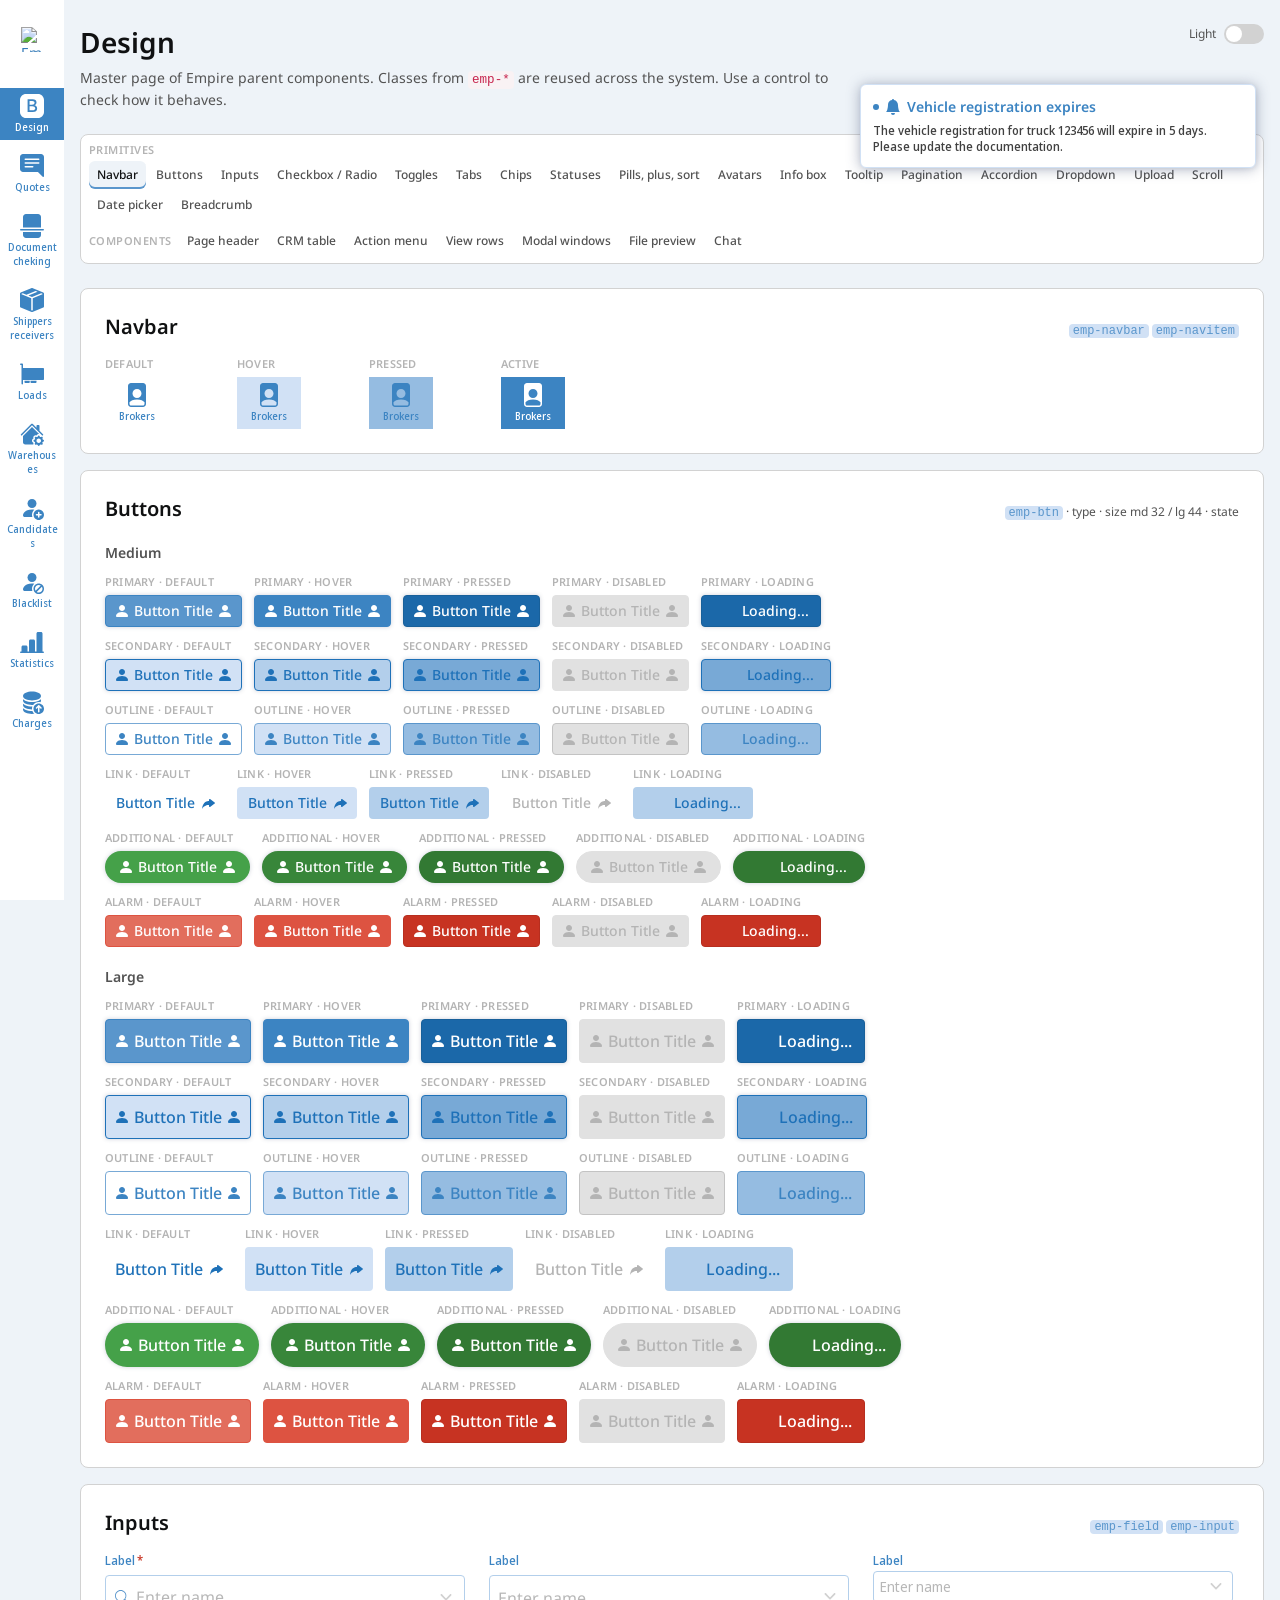
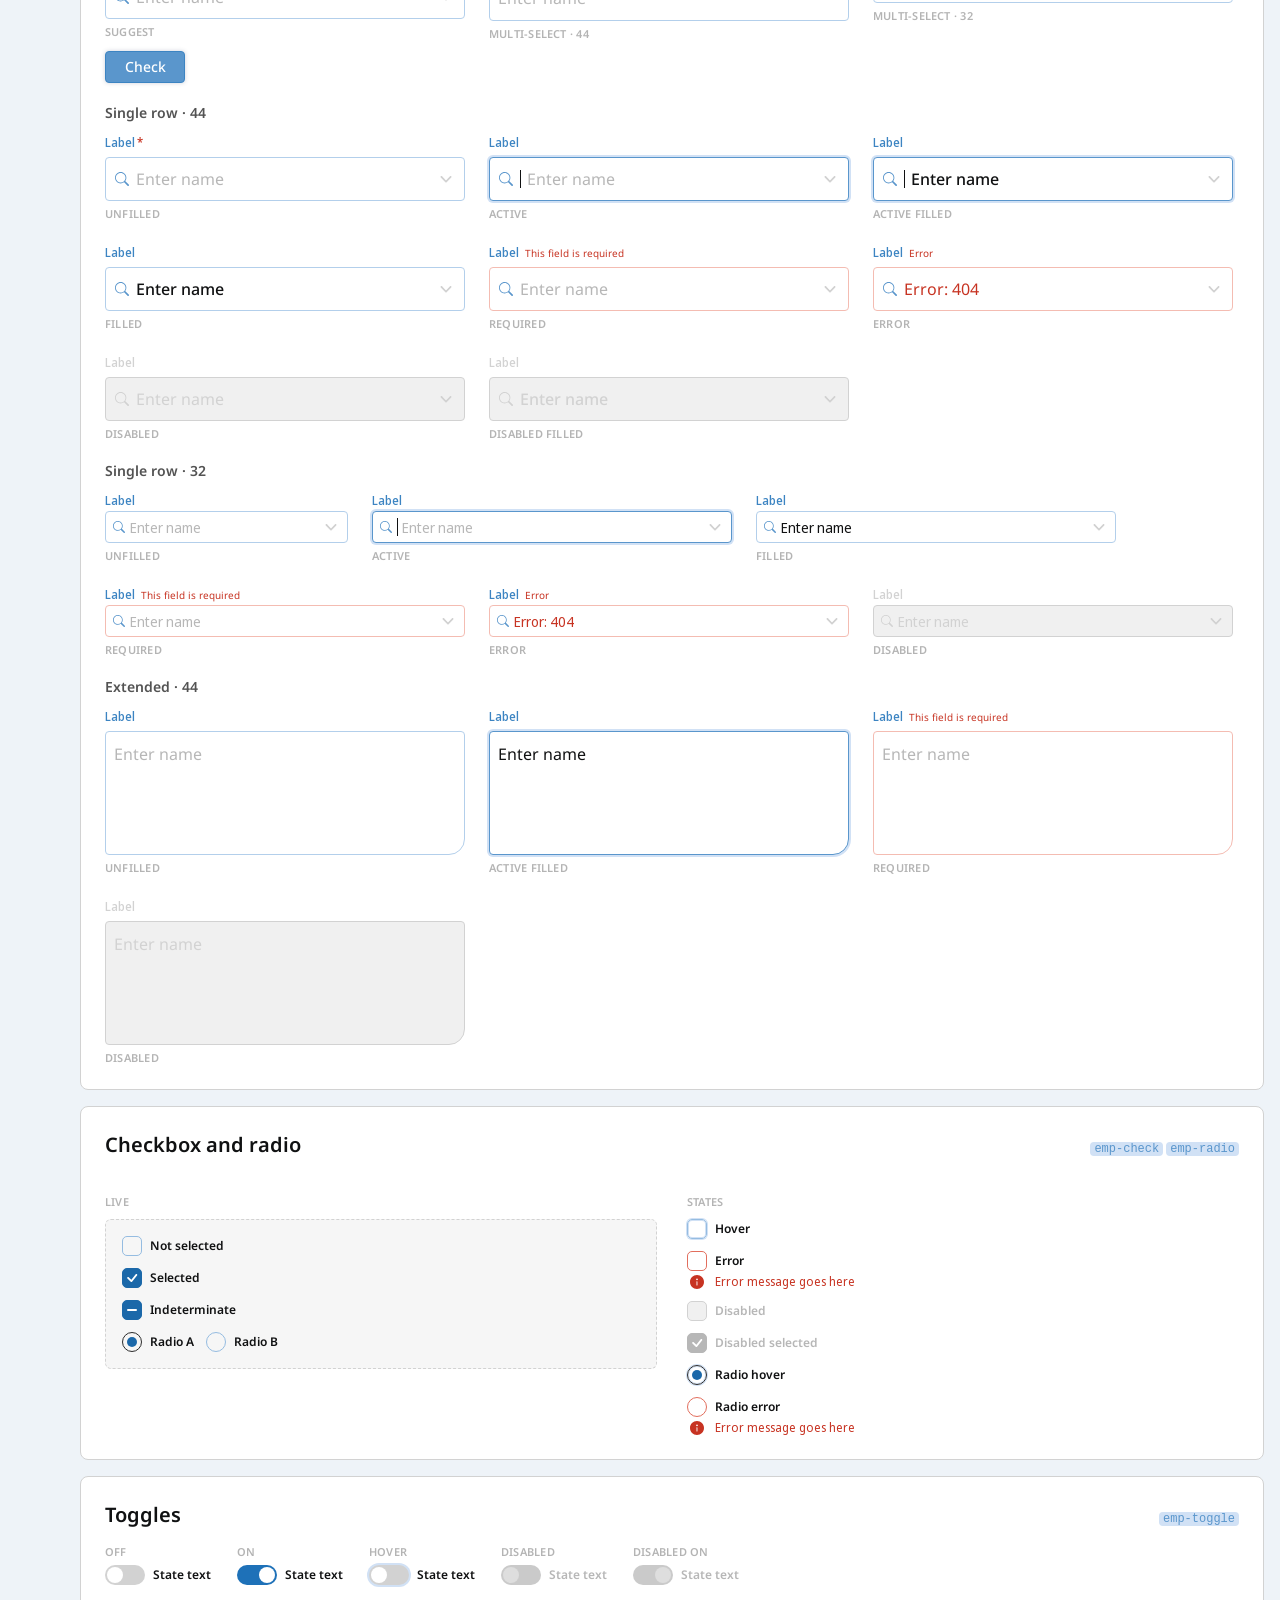
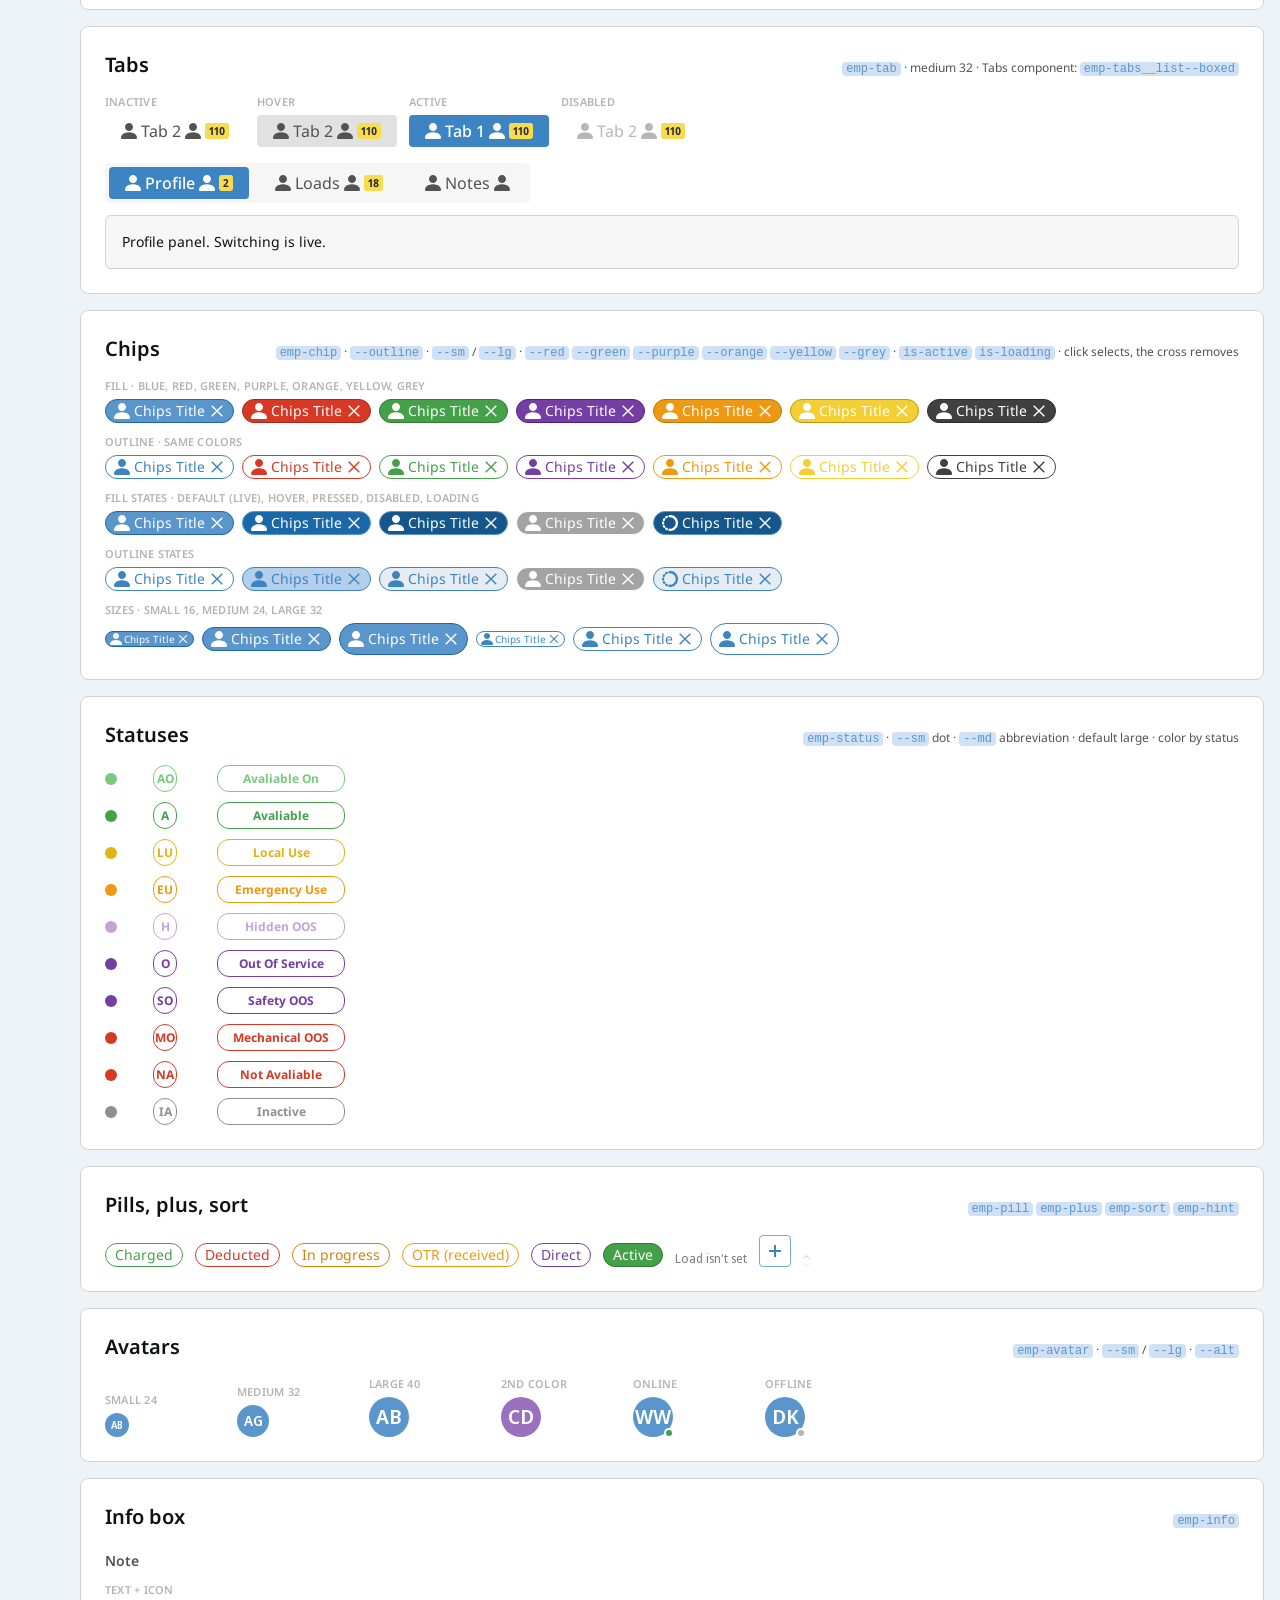
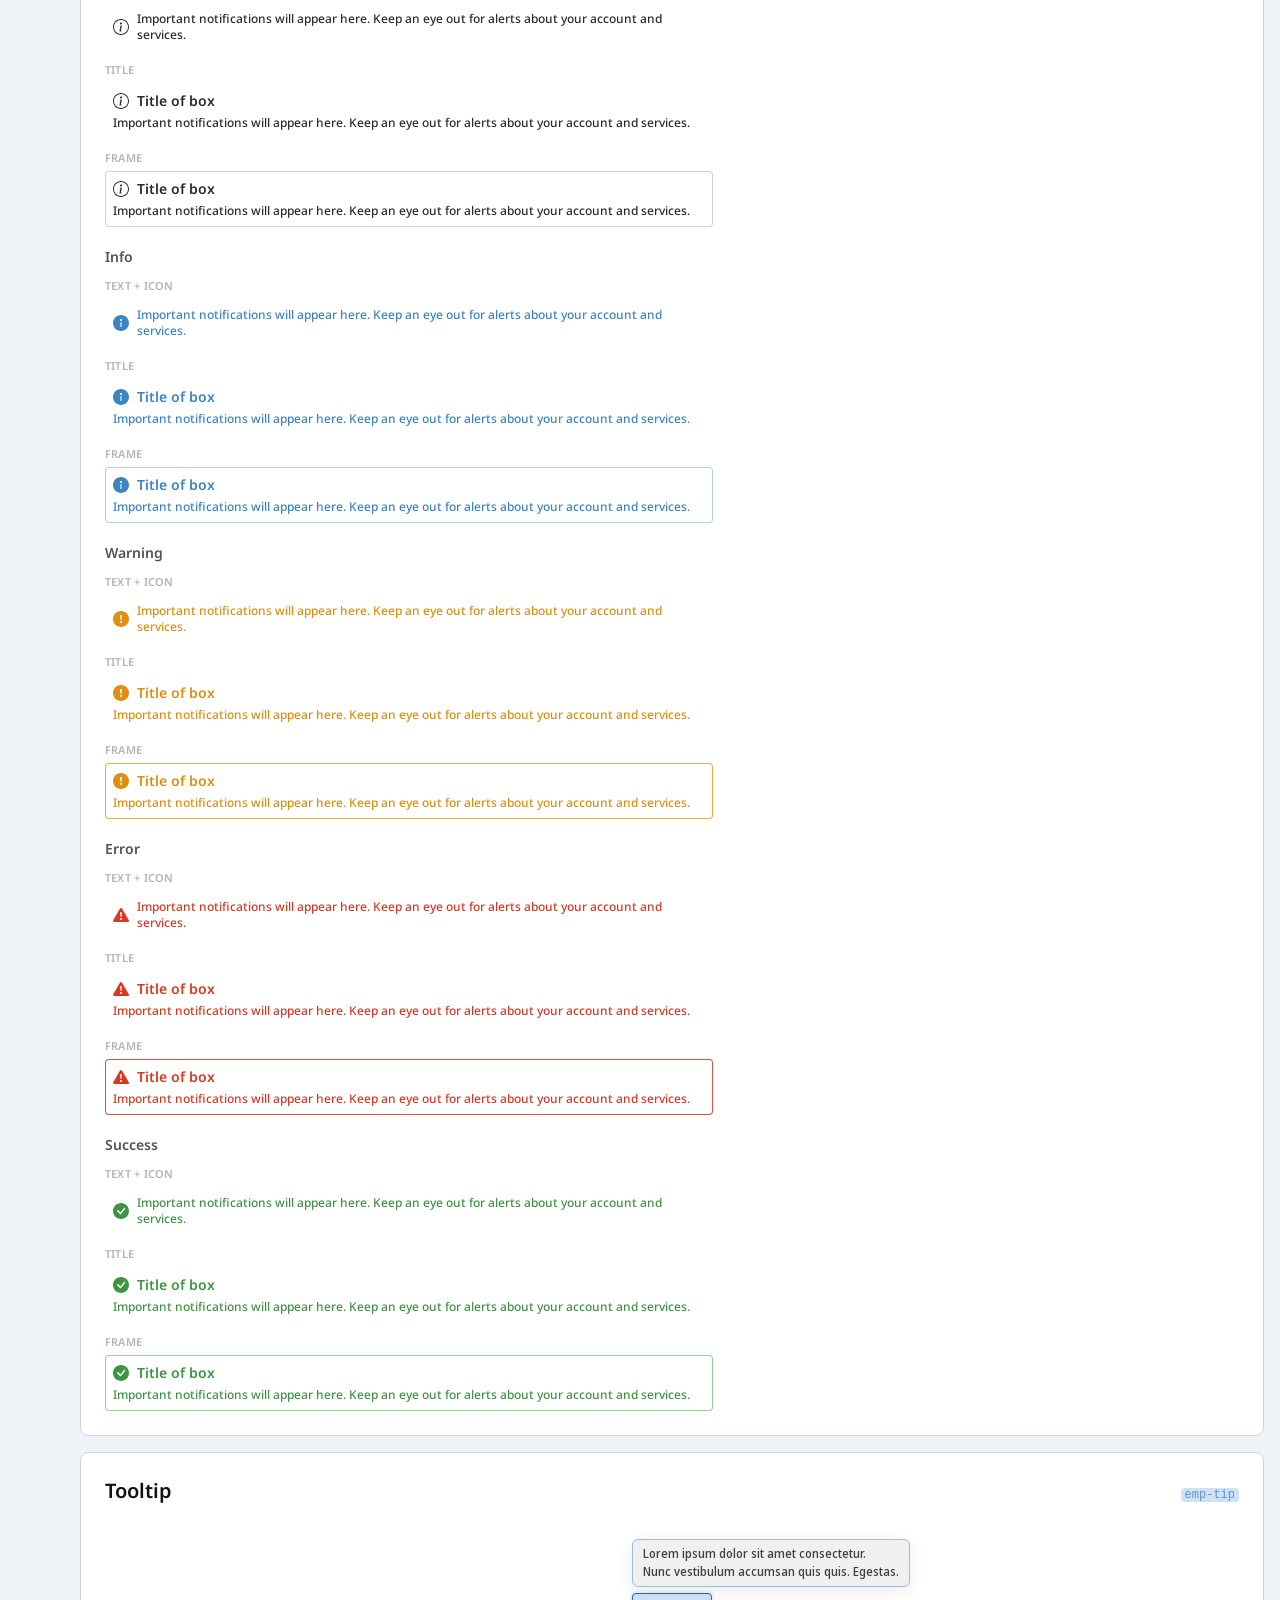
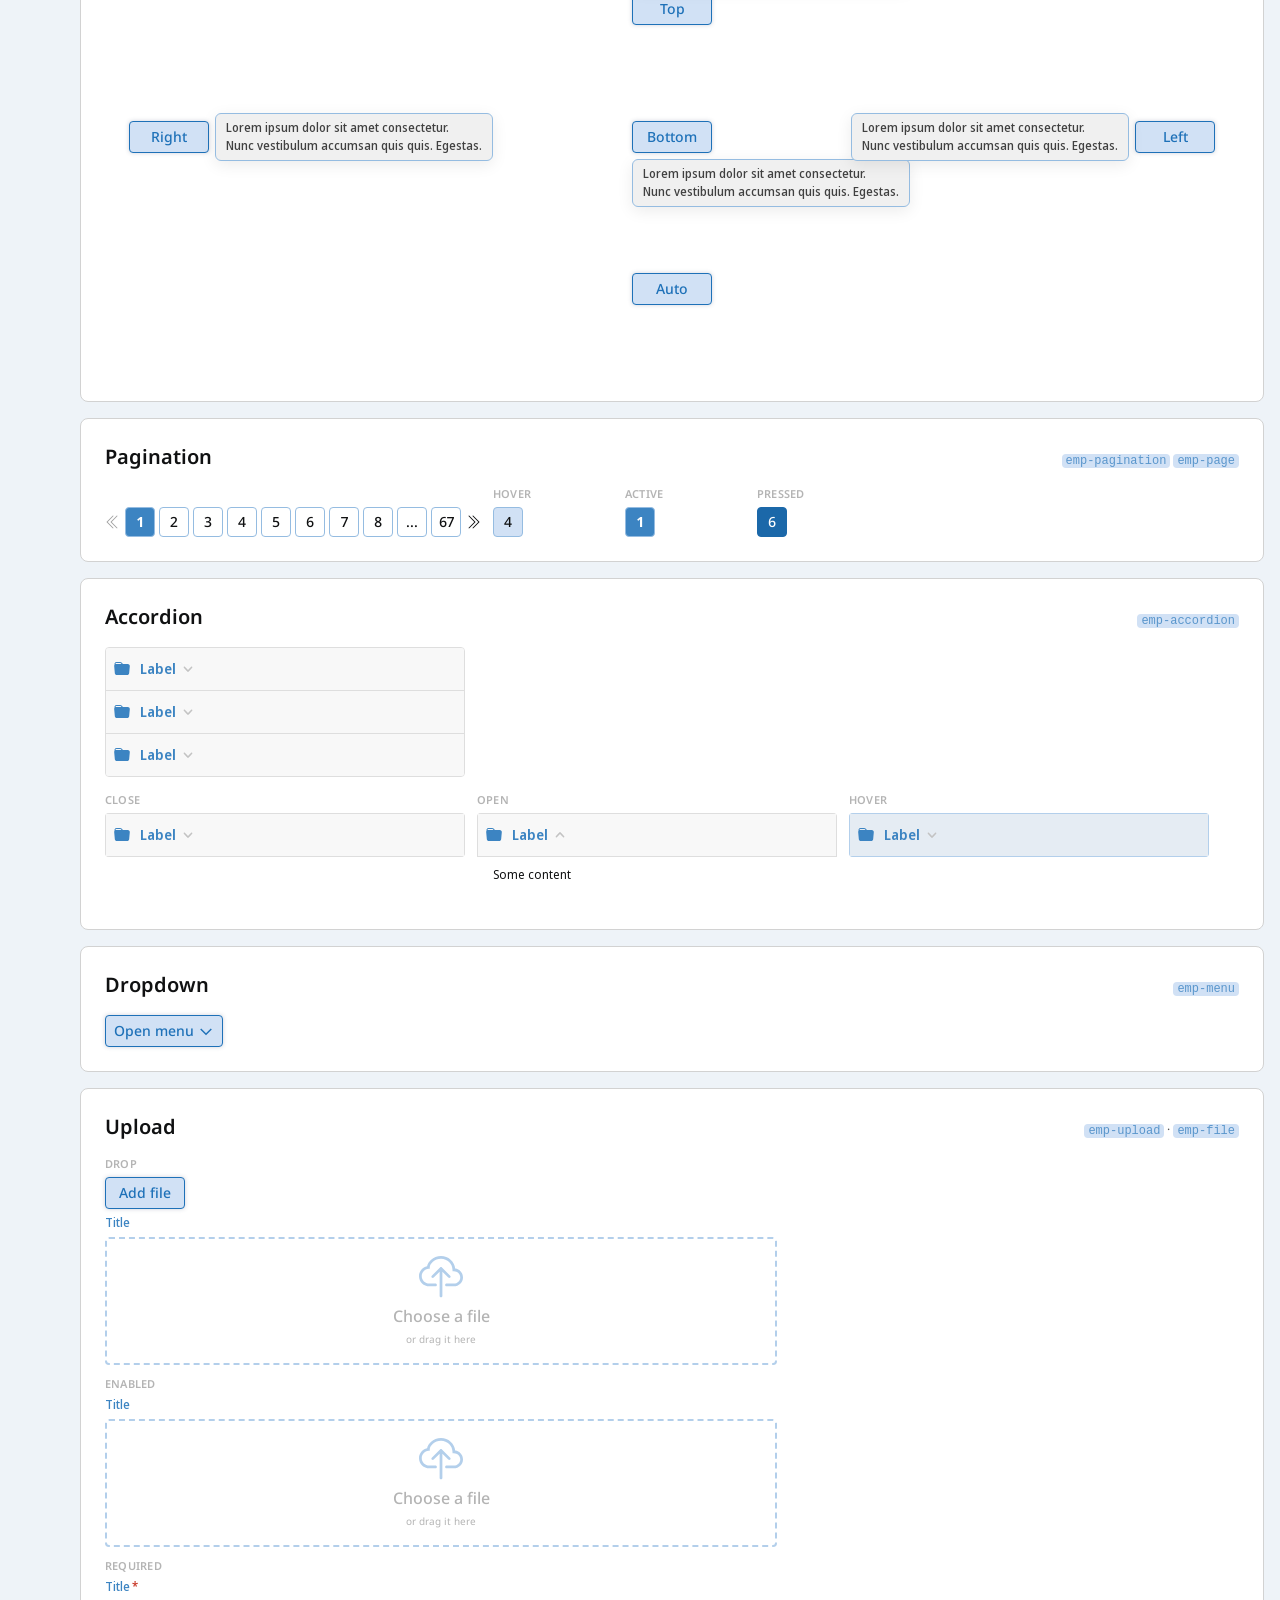
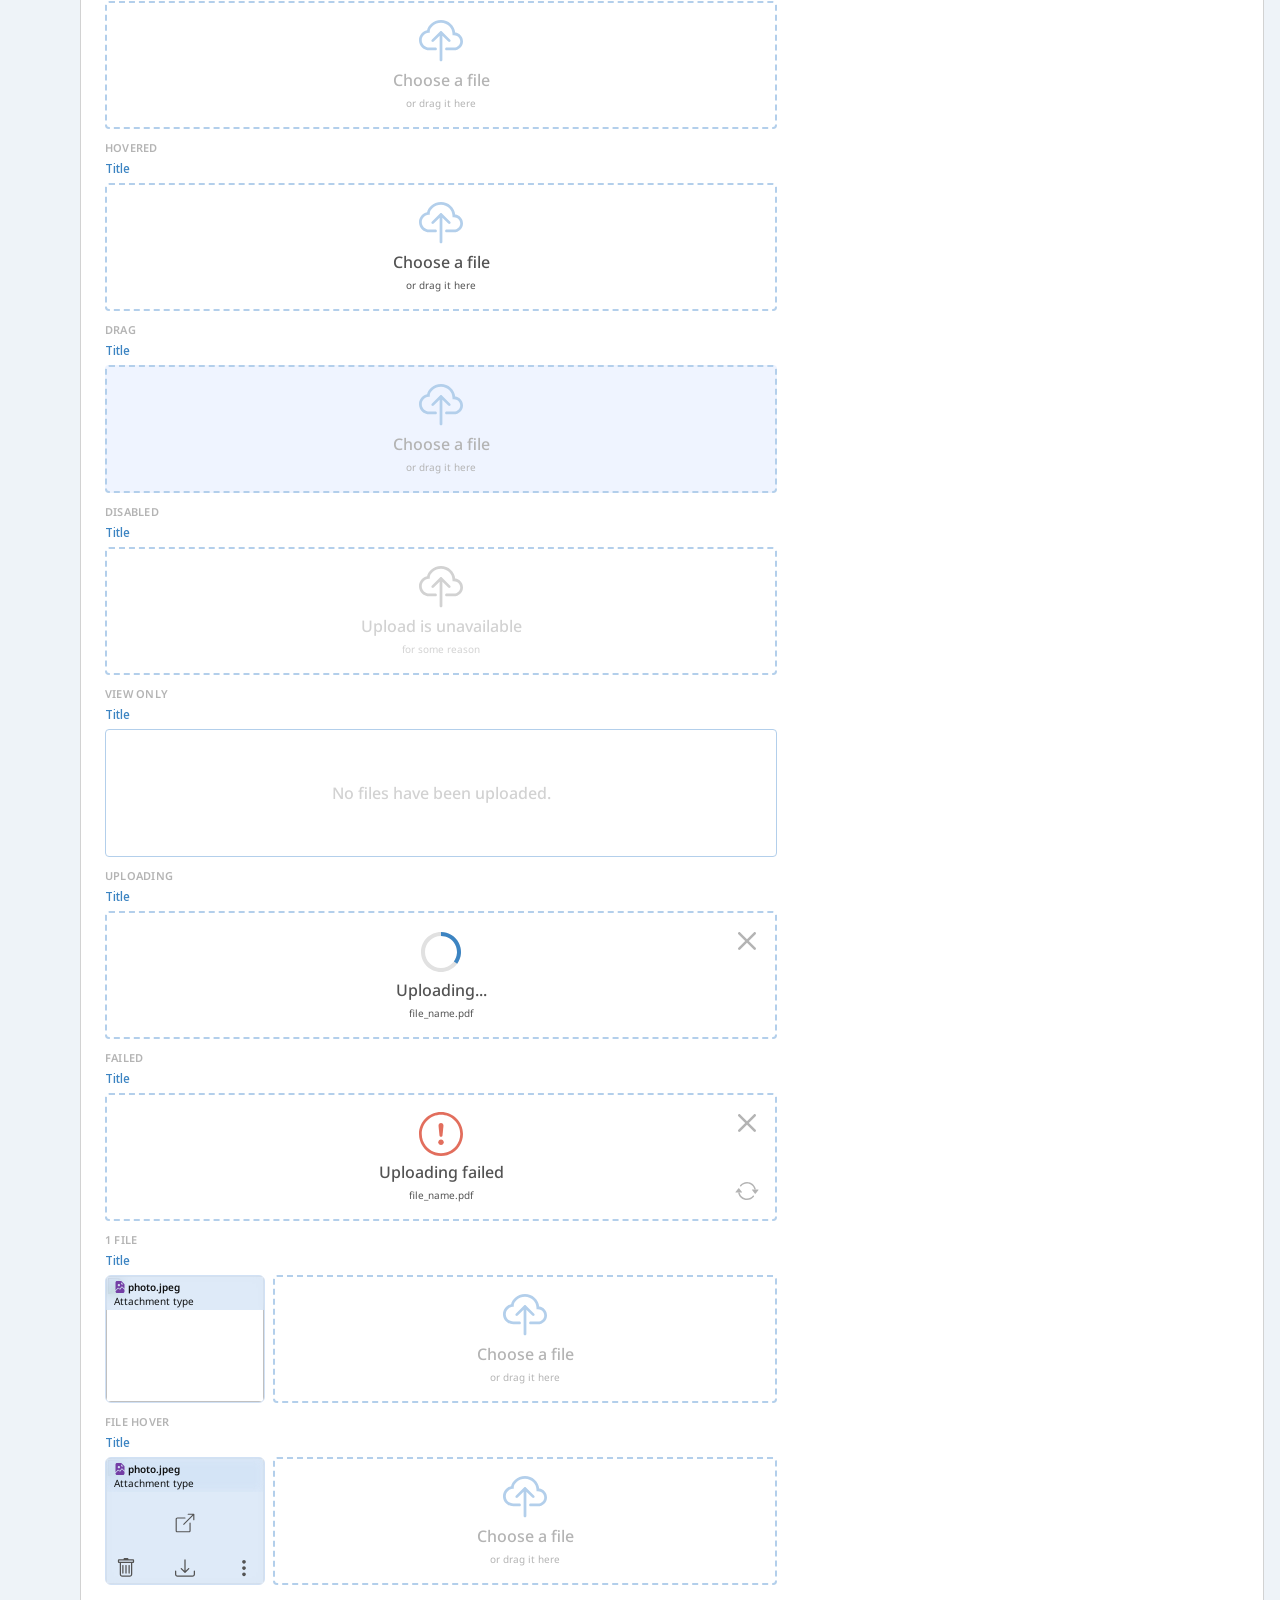
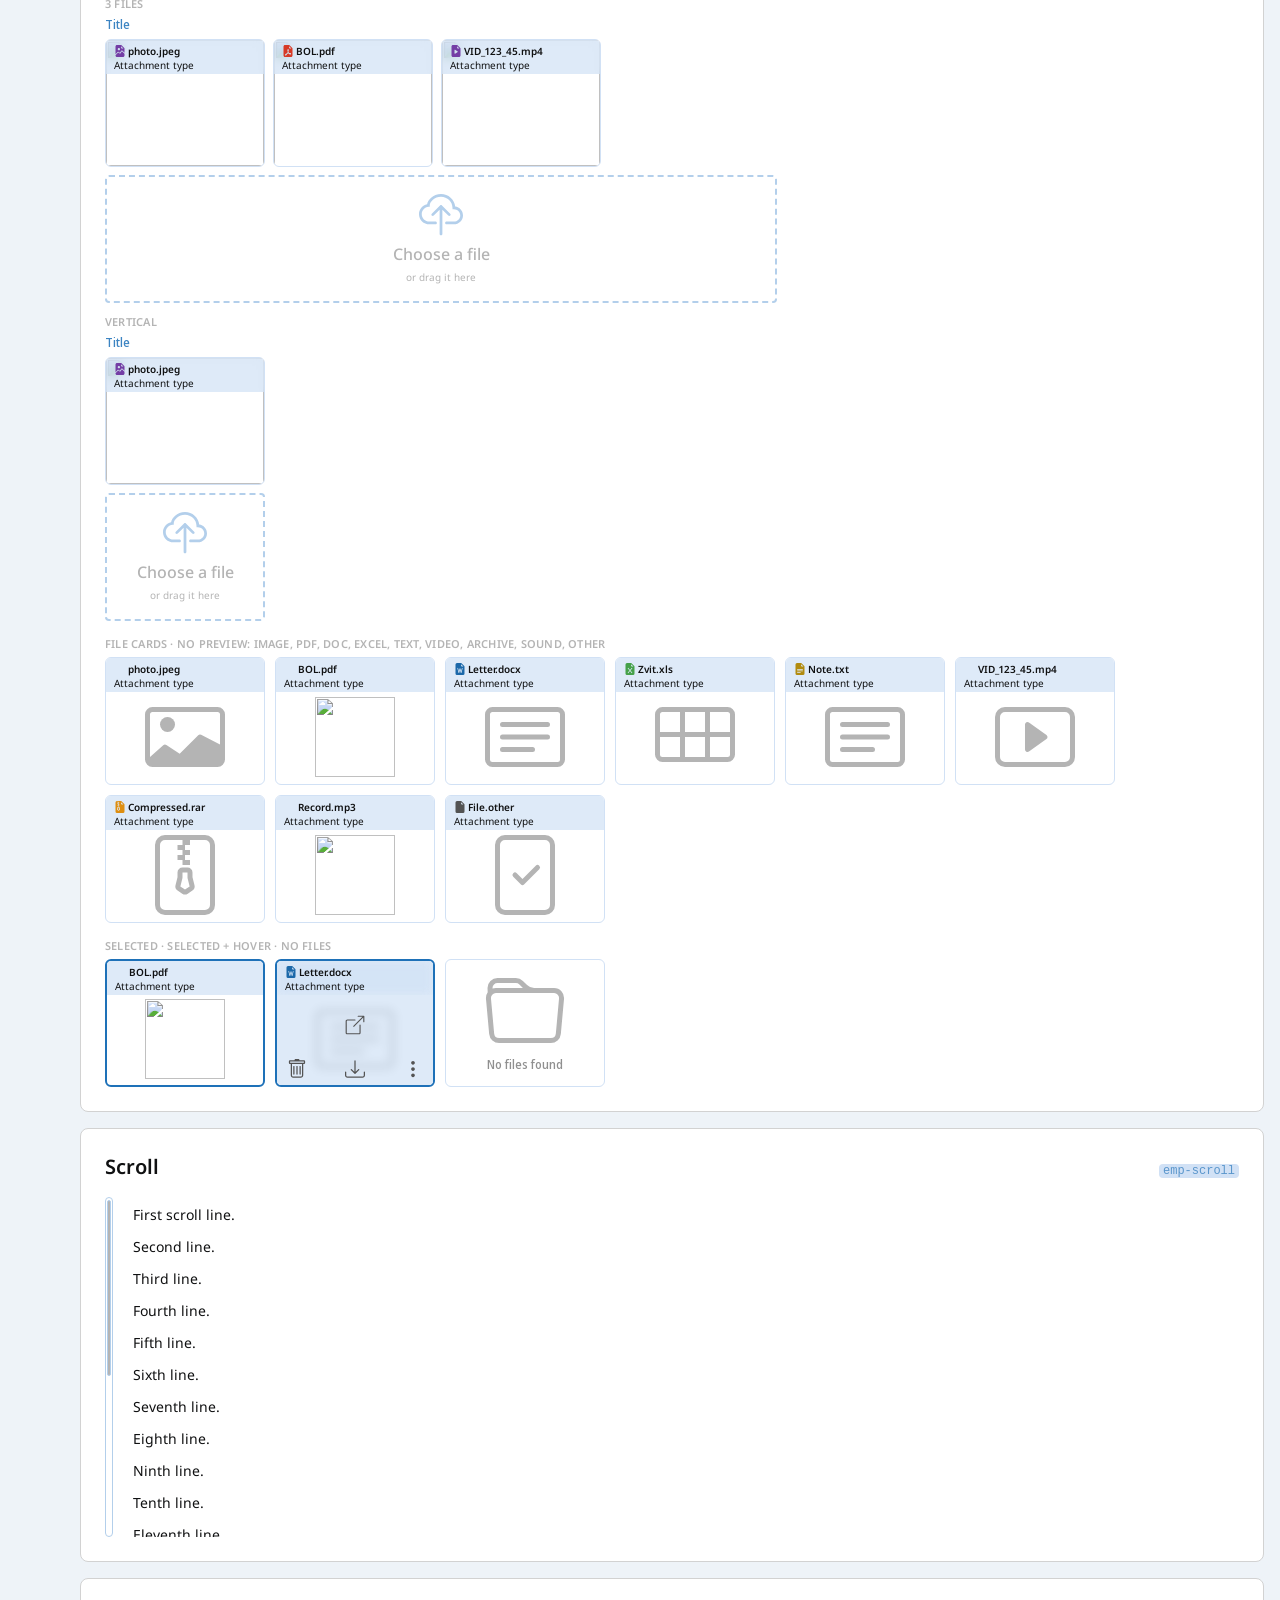
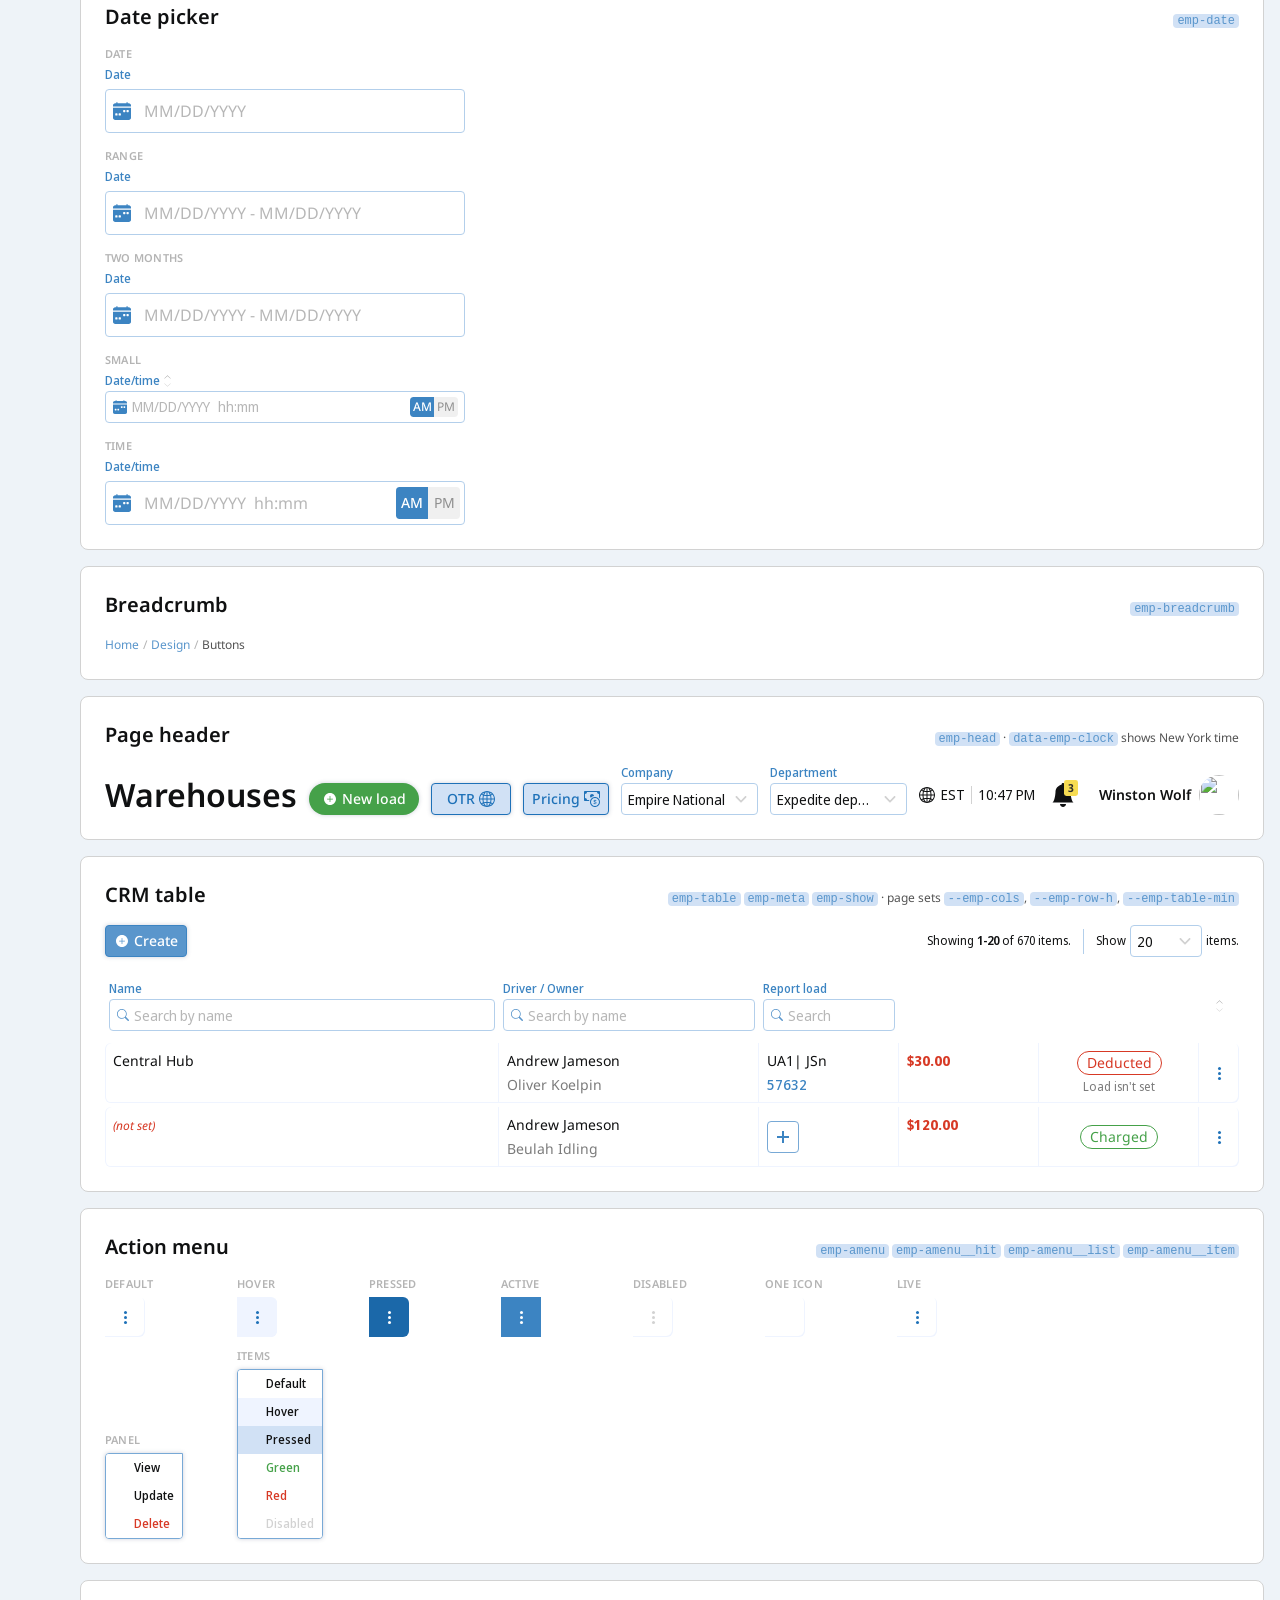
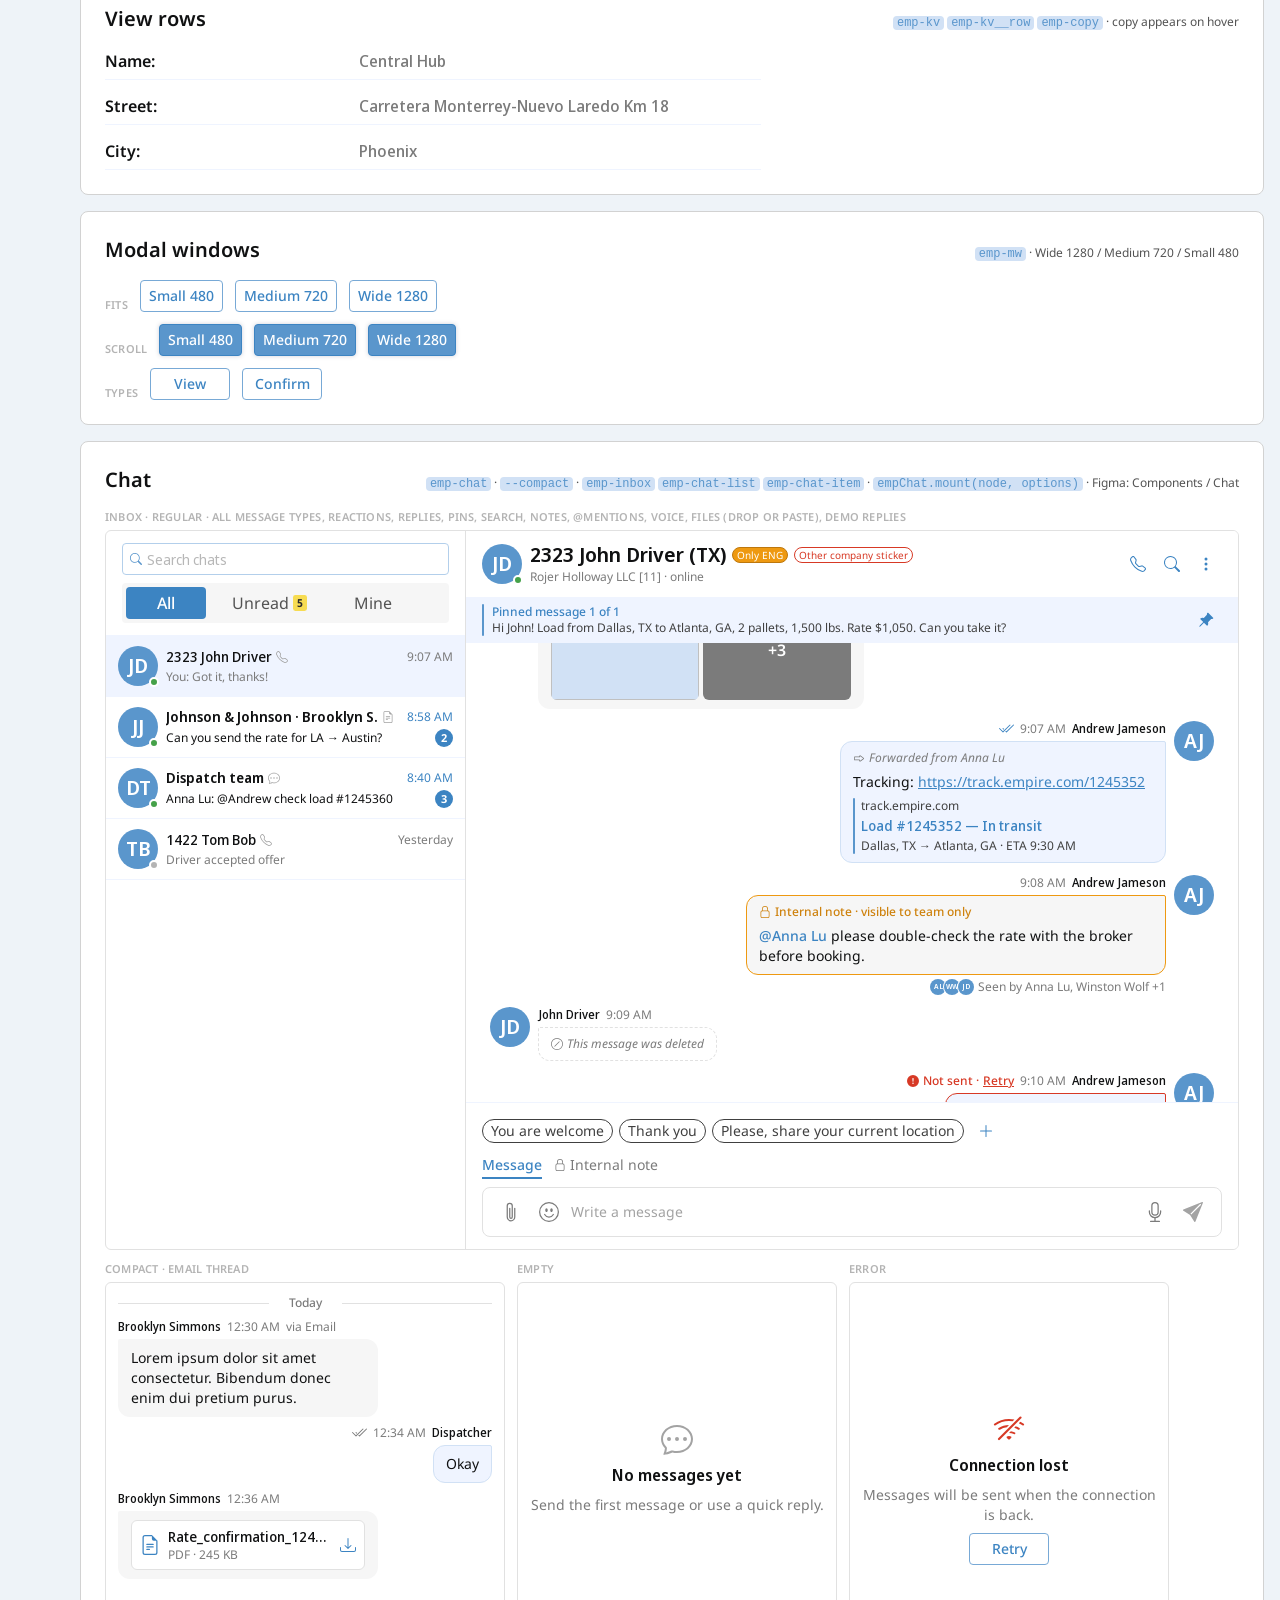
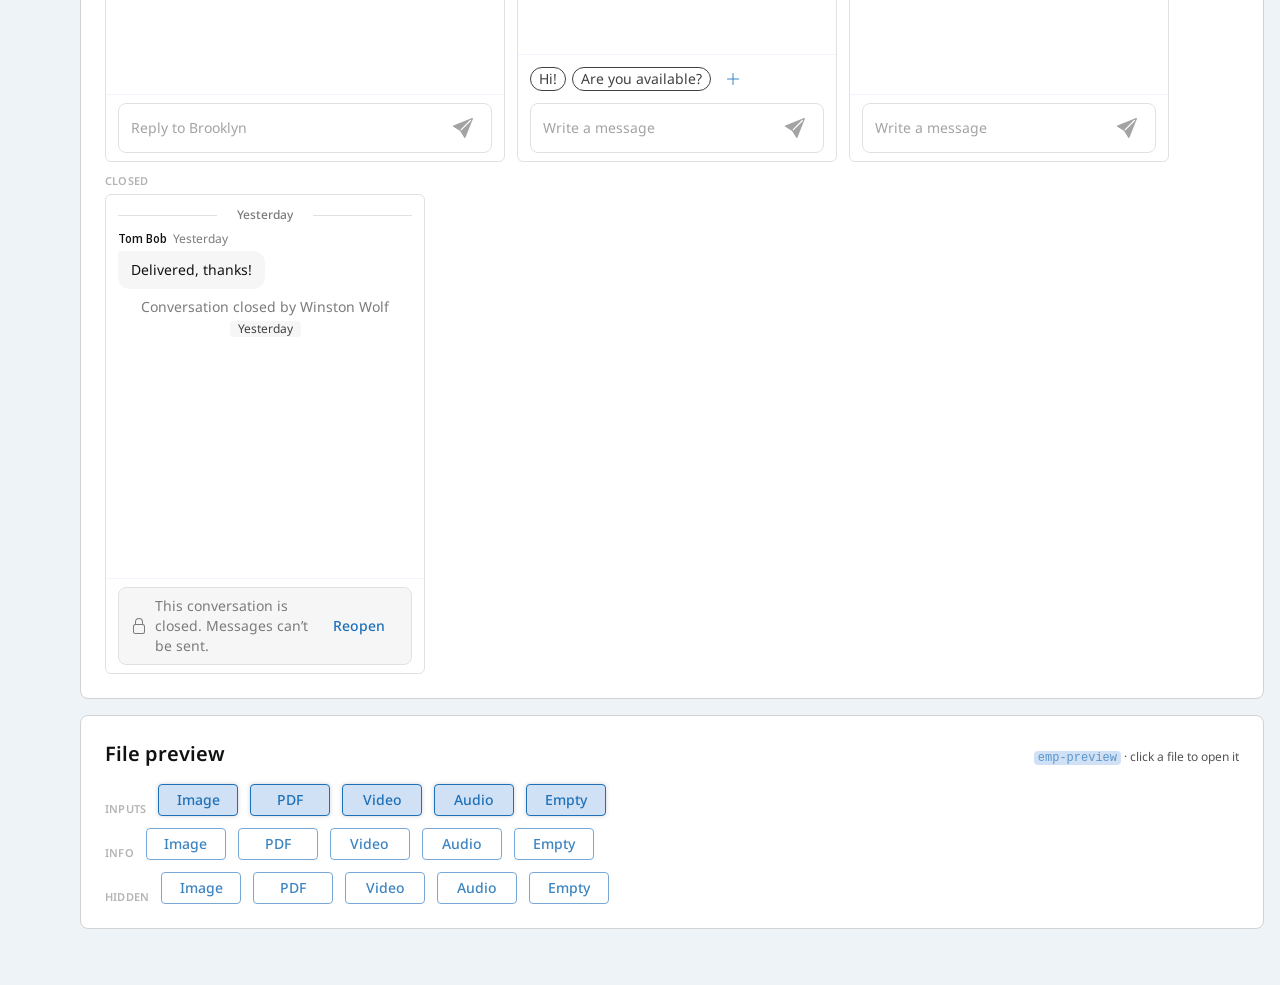
==== commit 086032b1: "Notifications from the design system + navbar without click state - Inbox under the bell (All / Docu" ====
--- a/index.html
+++ b/index.html
@@ -8,9 +8,10 @@
     <link rel="preconnect" href="https://fonts.gstatic.com" crossorigin>
     <link href="https://fonts.googleapis.com/css2?family=Noto+Sans+Display:wght@400;500;600&family=Noto+Sans:wdth,wght@87.5,700;100,400;100,500;100,600;100,700&display=swap" rel="stylesheet">
     <link rel="stylesheet" href="https://cdn.jsdelivr.net/npm/bootstrap@3.4.1/dist/css/bootstrap.min.css">
-    <link rel="stylesheet" href="css/empire.css?v=ds11">
+    <link rel="stylesheet" href="css/empire.css?v=ds12">
     <link rel="stylesheet" href="css/header.css?v=ds3">
     <link rel="stylesheet" href="css/toast.css?v=t2">
+    <link rel="stylesheet" href="css/notifications.css?v=n3">
     <link rel="stylesheet" href="css/design.css?v=ds5">
     <script>
         (function () {
@@ -1774,7 +1775,8 @@
         </div>
     </div>
     <script src="js/toast.js?v=t4"></script>
-    <script src="js/empire.js?v=ds8"></script>
+    <script src="js/notifications.js?v=n1"></script>
+    <script src="js/empire.js?v=ds9"></script>
     <script>
         (function () {
             var types = ["primary", "secondary", "outline", "link", "additional", "alarm"];
--- a/css/empire.css
+++ b/css/empire.css
@@ -101,7 +101,11 @@
     --input-text: #101112;
     --input-icon: #5a96cc;
     --input-chevron: #d2d2d2;
-    --input-clear: #a3a3a3;
+    --input-clear: #78a9d6;
+    --input-clear-border: #78a9d6;
+    --input-clear-hover: #d1e1f5;
+    --input-clear-pressed: #95bce1;
+    --input-clear-pressed-border: #5a96cc;
     --input-disabled-fill: #f0f0f0;
     --input-disabled-border: #d2d2d2;
     --input-disabled-text: #d2d2d2;
@@ -390,6 +394,8 @@
     --input-text: #f0f0f0;
     --input-icon: #c3c3c3;
     --input-chevron: #969696;
+    --input-clear-hover: #124e7c;
+    --input-clear-pressed: #0f466d;
     --input-disabled-fill: #404040;
     --input-disabled-border: #676767;
     --input-disabled-text: #676767;
@@ -648,8 +654,10 @@
     display: none;
 }
 
+/* No focus state in the design: after a click the item looks normal again; only keyboard focus is shown, like hover. */
+.emp-navitem:focus { outline: none; }
 .emp-navitem:hover,
-.emp-navitem:focus,
+.emp-navitem:focus-visible,
 .emp-navitem.is-hover {
     background: var(--nav-hover);
     color: var(--nav-hover-text);
@@ -1087,30 +1095,33 @@
     border-color: var(--input-active-border);
     box-shadow: 0 0 0 2px var(--input-shadow);
 }
-/* Clear cross of a select: hidden until the value differs from the default (js/empire.js). */
+/* Clear button of a select (Figma Input → "Show Clear button", Button/Chevrone with icon x):
+   a 24×24 outlined square (20×20 in small fields) placed before the chevron; the chevron stays.
+   Hidden until the value differs from the default (js/empire.js). */
 .emp-input__clear {
     display: none;
     align-items: center;
     justify-content: center;
-    width: var(--x8);
-    height: var(--x8);
+    width: var(--x12);
+    height: var(--x12);
     margin: 0;
     padding: 0;
-    border: 0;
+    border: 1px solid var(--input-clear-border);
+    border-radius: var(--x2);
     background: transparent;
     color: var(--input-clear);
     cursor: pointer;
     flex: 0 0 auto;
 }
+.emp-field--sm .emp-input__clear { width: var(--x10); height: var(--x10); }
 .emp-input__clear svg { width: var(--x6); height: var(--x6); display: block; }
 .emp-input__clear:hover,
-.emp-input__clear:focus-visible { color: var(--input-icon); outline: none; }
+.emp-input__clear:focus-visible { background: var(--input-clear-hover); outline: none; }
+.emp-input__clear:active { background: var(--input-clear-pressed); border-color: var(--input-clear-pressed-border); }
 .emp-input.has-clear .emp-input__clear { display: flex; }
-/* The cross takes the chevron's place, so fields keep their width; the list still opens on a click in the field. */
-.emp-input.has-clear .emp-input__chevron-btn,
-.emp-input.has-clear > .emp-input__chevron { display: none; }
-.emp-input__clear { width: var(--x10); height: var(--x10); }
-.emp-field--sm .emp-input__clear { width: var(--x8); height: var(--x8); }
+/* Narrow fields only (< 130px, set in js/empire.js): the chevron gives way to the clear button. */
+.emp-input.has-clear.is-tight .emp-input__chevron-btn,
+.emp-input.has-clear.is-tight > .emp-input__chevron { display: none; }
 .emp-input__chevron-btn {
     display: flex;
     align-items: center;
--- a/css/notifications.css
+++ b/css/notifications.css
@@ -0,0 +1,265 @@
+/* Notifications (Figma: Empire design system / Notification, section 6965:18941).
+   Pop-up toasts on the right under the header + the inbox panel under the bell: All / Documents / System,
+   Mark all read, Expand inbox, Settings and Archive. Logic and the demo simulation: js/notifications.js. */
+
+:root,
+[data-theme="light"] {
+    --ntf-surface: #ffffff;
+    --ntf-hover: #eff4ff;
+    --ntf-border: #d1e1f5;
+    --ntf-title: #404040;
+    --ntf-text: #404040;
+    --ntf-grey: #7b7b7b;
+    --ntf-blue: #3c84c2;
+    --ntf-btn: #78a9d6;
+    --ntf-red: #dd5341;
+    --ntf-tabs: #f6f6f6;
+    --ntf-shadow: 1px 1px 4px rgba(62, 77, 112, 0.09), 0 1px 14px rgba(62, 77, 112, 0.4);
+}
+[data-theme="dark"] {
+    --ntf-surface: #1f1f1f;
+    --ntf-hover: #13293d;
+    --ntf-border: #0f466d;
+    --ntf-title: #f0f0f0;
+    --ntf-text: #d2d2d2;
+    --ntf-grey: #969696;
+    --ntf-blue: #78a9d6;
+    --ntf-btn: #5a96cc;
+    --ntf-red: #e67a6c;
+    --ntf-tabs: #2a2a2a;
+    --ntf-shadow: 0 1px 14px rgba(0, 0, 0, 0.6);
+}
+
+/* Bell in the header becomes a button. */
+.emp-head__bell { cursor: pointer; border: 0; padding: 0; background: transparent; }
+.emp-head__bell:focus { outline: none; }
+.emp-head__bell:focus-visible { outline: 2px solid var(--ntf-btn); outline-offset: 2px; border-radius: 4px; }
+.emp-head__bell .emp-tab__count[hidden] { display: none; }
+
+/* ---------- Card (shared by toasts and the inbox) ---------- */
+.emp-ntf-card {
+    position: relative;
+    display: flex;
+    flex-direction: column;
+    gap: 6px;
+    width: 100%;
+    padding: 12px;
+    border: 1px solid var(--ntf-border);
+    border-radius: 6px;
+    background: var(--ntf-surface);
+    color: var(--ntf-text);
+    text-align: left;
+    cursor: pointer;
+}
+.emp-ntf-card:hover,
+.emp-ntf-card:focus-visible { background: var(--ntf-hover); outline: none; }
+.emp-ntf-card__head { display: flex; align-items: center; justify-content: space-between; gap: 12px; min-height: 20px; }
+.emp-ntf-card__name { display: flex; align-items: center; gap: 6px; min-width: 0; }
+.emp-ntf-card__dot { width: 6px; height: 6px; border-radius: 50%; background: var(--ntf-blue); flex: 0 0 6px; }
+.emp-ntf-card__bell { width: 16px; height: 16px; flex: 0 0 16px; color: var(--ntf-title); fill: currentColor; }
+.emp-ntf-card__title {
+    font-family: "Noto Sans", sans-serif;
+    font-size: 14px;
+    line-height: 20px;
+    font-weight: 600;
+    color: var(--ntf-title);
+}
+.emp-ntf-card.is-unread .emp-ntf-card__bell,
+.emp-ntf-card.is-unread .emp-ntf-card__title { color: var(--ntf-blue); }
+/* Text and content are never cut: they wrap to the next line. */
+.emp-ntf-card__text,
+.emp-ntf-card__meta {
+    font-family: "Noto Sans Display", "Noto Sans", sans-serif;
+    font-size: 12px;
+    line-height: 16px;
+    font-weight: 500;
+    overflow-wrap: anywhere;
+}
+.emp-ntf-card__text { margin: 0; color: var(--ntf-text); }
+.emp-ntf-card__foot { display: flex; align-items: center; justify-content: space-between; gap: 12px; }
+.emp-ntf-card__meta { display: flex; align-items: center; gap: 6px; color: var(--ntf-grey); }
+.emp-ntf-card__meta svg { width: 16px; height: 16px; flex: 0 0 16px; fill: currentColor; }
+.emp-ntf-card__view {
+    display: inline-flex;
+    align-items: center;
+    gap: 4px;
+    color: var(--ntf-blue);
+    font-family: "Noto Sans Display", "Noto Sans", sans-serif;
+    font-size: 12px;
+    line-height: 16px;
+    font-weight: 500;
+    opacity: 0;
+}
+.emp-ntf-card__view svg { width: 16px; height: 16px; fill: currentColor; }
+.emp-ntf-card:hover .emp-ntf-card__view,
+.emp-ntf-card:focus-visible .emp-ntf-card__view { opacity: 1; }
+
+/* Small square buttons in the card head (Button/Chevrone, 16px): close, archive, restore, delete. */
+.emp-ntf-card__acts { display: flex; align-items: center; gap: 6px; opacity: 0; }
+.emp-ntf-card:hover .emp-ntf-card__acts,
+.emp-ntf-card:focus-within .emp-ntf-card__acts { opacity: 1; }
+.emp-ntf-act {
+    display: inline-flex;
+    align-items: center;
+    justify-content: center;
+    width: 16px;
+    height: 16px;
+    padding: 0;
+    border: 0.667px solid var(--ntf-btn);
+    border-radius: 2.667px;
+    background: transparent;
+    color: var(--ntf-btn);
+    cursor: pointer;
+    flex: 0 0 16px;
+}
+.emp-ntf-act svg { width: 10.667px; height: 10.667px; fill: currentColor; display: block; }
+.emp-ntf-act:hover { background: #d1e1f5; }
+.emp-ntf-act:focus { outline: none; }
+.emp-ntf-act--red { border-color: var(--ntf-red); color: var(--ntf-red); }
+.emp-ntf-act--red:hover { background: #fbe3df; }
+
+/* ---------- Pop-up toasts: 396px wide, height by content, at most 3 ---------- */
+.emp-ntf-toasts {
+    position: fixed;
+    top: 84px;
+    right: 24px;
+    z-index: 1250;
+    display: flex;
+    flex-direction: column;
+    gap: 6px;
+    width: 396px;
+    max-width: calc(100vw - 48px);
+    pointer-events: none;
+}
+.emp-ntf-toasts .emp-ntf-card {
+    box-shadow: var(--ntf-shadow);
+    pointer-events: auto;
+    opacity: 0;
+    transform: translateX(24px);
+    transition: opacity 0.3s ease, transform 0.35s cubic-bezier(0.175, 0.885, 0.32, 1.1);
+}
+.emp-ntf-toasts .emp-ntf-card.is-show { opacity: 1; transform: none; }
+.emp-ntf-toasts .emp-ntf-card.is-leaving { opacity: 0; transform: translateX(24px); }
+/* Inbox panel open: the toasts would cover it. */
+body.emp-ntf-open .emp-ntf-toasts { display: none; }
+
+/* ---------- Inbox panel ---------- */
+.emp-ntf {
+    position: fixed;
+    top: 84px;
+    right: 24px;
+    z-index: 1260;
+    display: none;
+    flex-direction: column;
+    gap: 10px;
+    width: 420px;
+    max-width: calc(100vw - 48px);
+    max-height: calc(100vh - 108px);
+    padding: 24px 12px 12px;
+    border: 1px solid var(--ntf-border);
+    border-radius: 6px;
+    background: var(--ntf-surface);
+    box-shadow: var(--ntf-shadow);
+}
+.emp-ntf.is-open { display: flex; }
+/* Settings and Archive keep the inbox height from the design (580px). */
+.emp-ntf[data-view="settings"],
+.emp-ntf[data-view="archive"] { min-height: min(580px, calc(100vh - 108px)); }
+/* Expand inbox: full screen height, the list scrolls. */
+.emp-ntf.is-expanded { height: calc(100vh - 108px); }
+.emp-ntf__top { display: flex; flex-direction: column; gap: 16px; flex: 0 0 auto; }
+.emp-ntf__bar { display: flex; align-items: center; justify-content: space-between; gap: 12px; }
+.emp-ntf__title {
+    display: flex;
+    align-items: center;
+    gap: 4px;
+    margin: 0;
+    color: var(--ntf-title);
+    font-family: "Noto Sans", sans-serif;
+    font-size: 20px;
+    line-height: 24px;
+    font-weight: 600;
+}
+.emp-ntf__back {
+    display: inline-flex;
+    width: 16px;
+    height: 16px;
+    padding: 0;
+    border: 0;
+    background: transparent;
+    color: var(--ntf-title);
+    cursor: pointer;
+}
+.emp-ntf__back svg { width: 16px; height: 16px; fill: currentColor; }
+.emp-ntf__readall {
+    padding: 0;
+    border: 0;
+    background: transparent;
+    color: var(--ntf-blue);
+    font-family: "Noto Sans", sans-serif;
+    font-size: 14px;
+    line-height: 20px;
+    font-weight: 600;
+    cursor: pointer;
+}
+.emp-ntf__readall:disabled { color: var(--ntf-grey); cursor: default; }
+.emp-ntf__readall:hover:not(:disabled) { text-decoration: underline; }
+.emp-ntf__row { display: flex; align-items: center; justify-content: space-between; gap: 12px; }
+.emp-ntf__tabs { gap: 8px; padding: 4px; background: var(--ntf-tabs); }
+.emp-ntf__tabs .emp-tab { height: 24px; padding: 2px 10px; font-size: 14px; line-height: 24px; }
+.emp-ntf__tools { display: flex; align-items: center; gap: 12px; }
+.emp-ntf__tool {
+    display: inline-flex;
+    width: 16px;
+    height: 16px;
+    padding: 0;
+    border: 0;
+    background: transparent;
+    color: var(--ntf-grey);
+    cursor: pointer;
+}
+.emp-ntf__tool svg { width: 16px; height: 16px; fill: currentColor; }
+.emp-ntf__tool:hover { color: var(--ntf-blue); }
+.emp-ntf__list {
+    display: flex;
+    flex-direction: column;
+    gap: 6px;
+    min-height: 0;
+    overflow-y: auto;
+    flex: 0 1 auto;
+}
+.emp-ntf.is-expanded .emp-ntf__list { flex: 1 1 auto; padding-right: 2px; }
+.emp-ntf__empty {
+    margin: 0;
+    padding: 32px 0;
+    color: var(--ntf-grey);
+    font-family: "Noto Sans Display", "Noto Sans", sans-serif;
+    font-size: 12px;
+    line-height: 16px;
+    text-align: center;
+}
+.emp-ntf__more { align-self: center; flex: 0 0 auto; }
+.emp-ntf__more .emp-btn__glyph svg { fill: currentColor; }
+
+/* Settings */
+.emp-ntf__settings { display: flex; flex-direction: column; gap: 12px; padding-top: 14px; }
+.emp-ntf__group { display: flex; flex-direction: column; gap: 12px; padding-bottom: 12px; border-bottom: 1px solid var(--ntf-border); }
+.emp-ntf__group-title {
+    margin: 0;
+    color: var(--ntf-title);
+    font-family: "Noto Sans", sans-serif;
+    font-size: 14px;
+    line-height: 20px;
+    font-weight: 600;
+}
+.emp-ntf__opts { display: flex; flex-direction: column; gap: 8px; }
+.emp-ntf__opt {
+    display: flex;
+    align-items: center;
+    justify-content: space-between;
+    color: var(--ntf-text);
+    font-family: "Noto Sans Display", "Noto Sans", sans-serif;
+    font-size: 12px;
+    line-height: 16px;
+    font-weight: 500;
+}
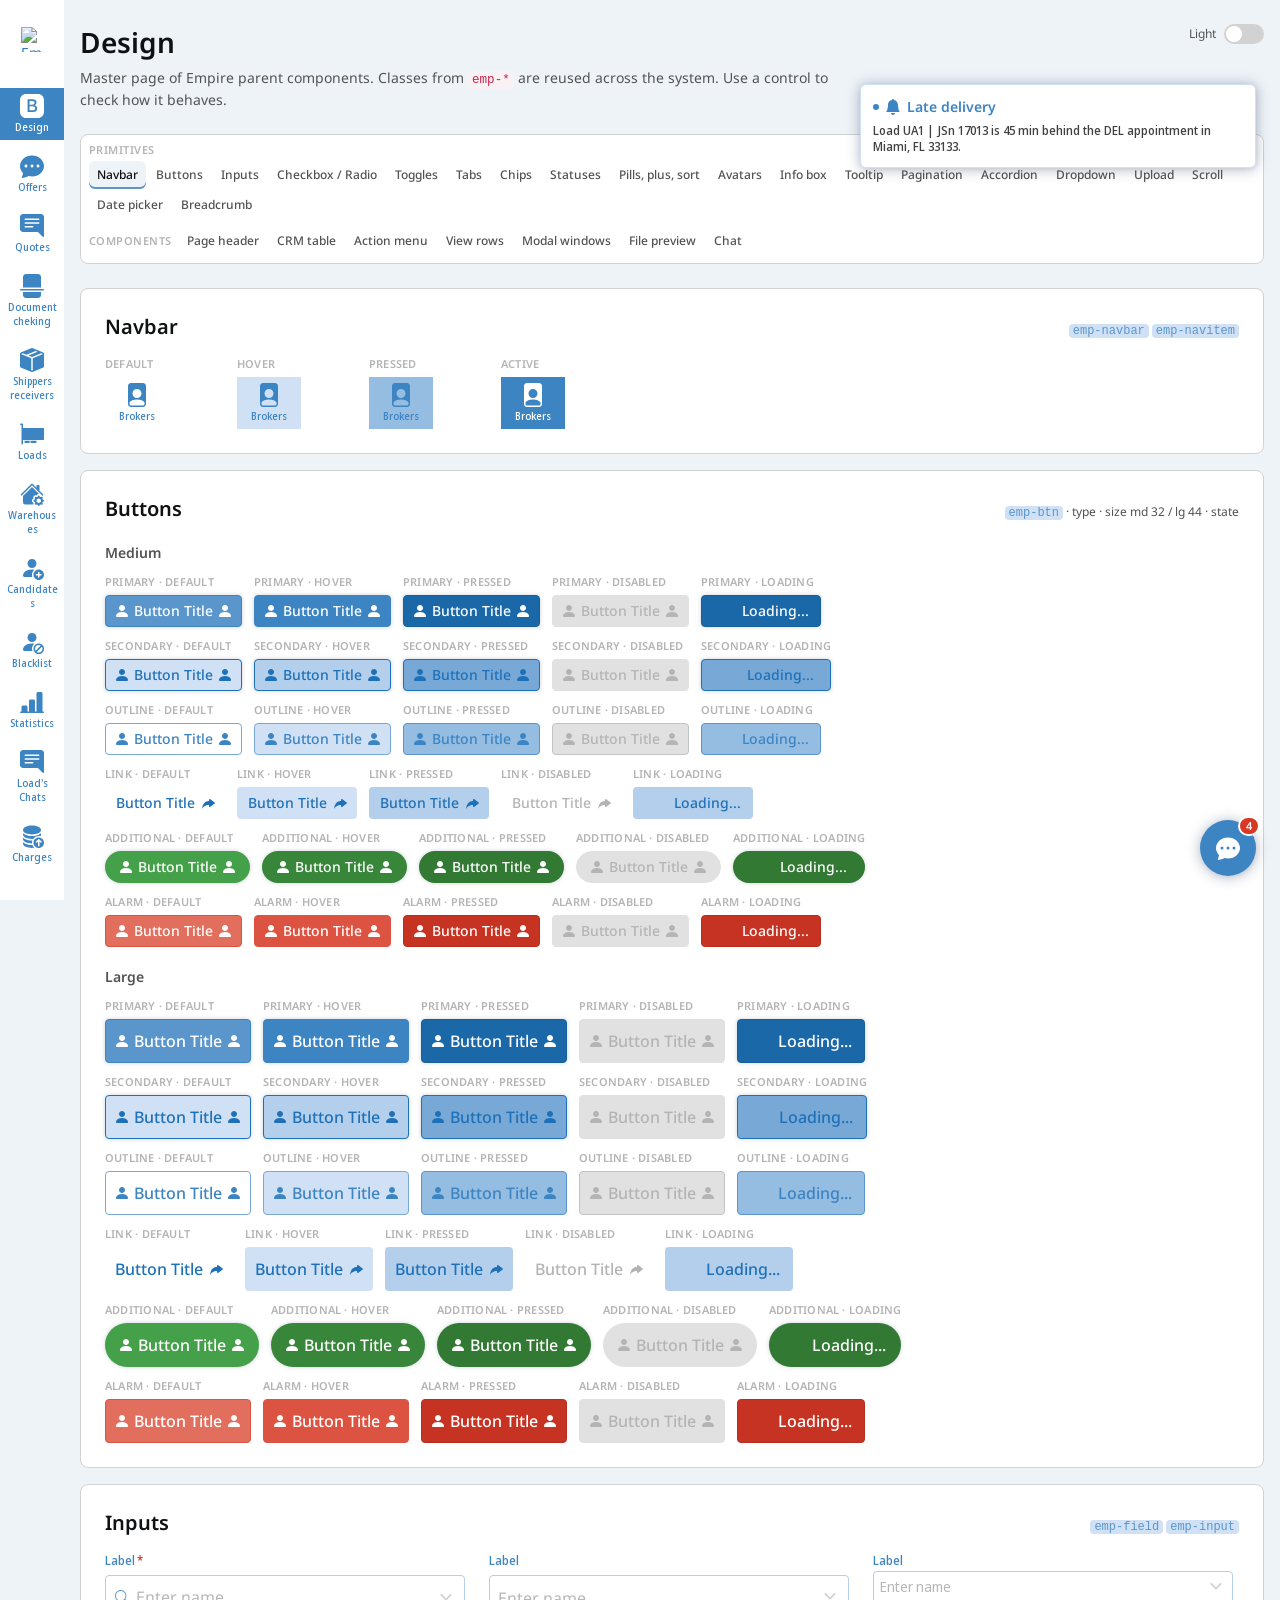
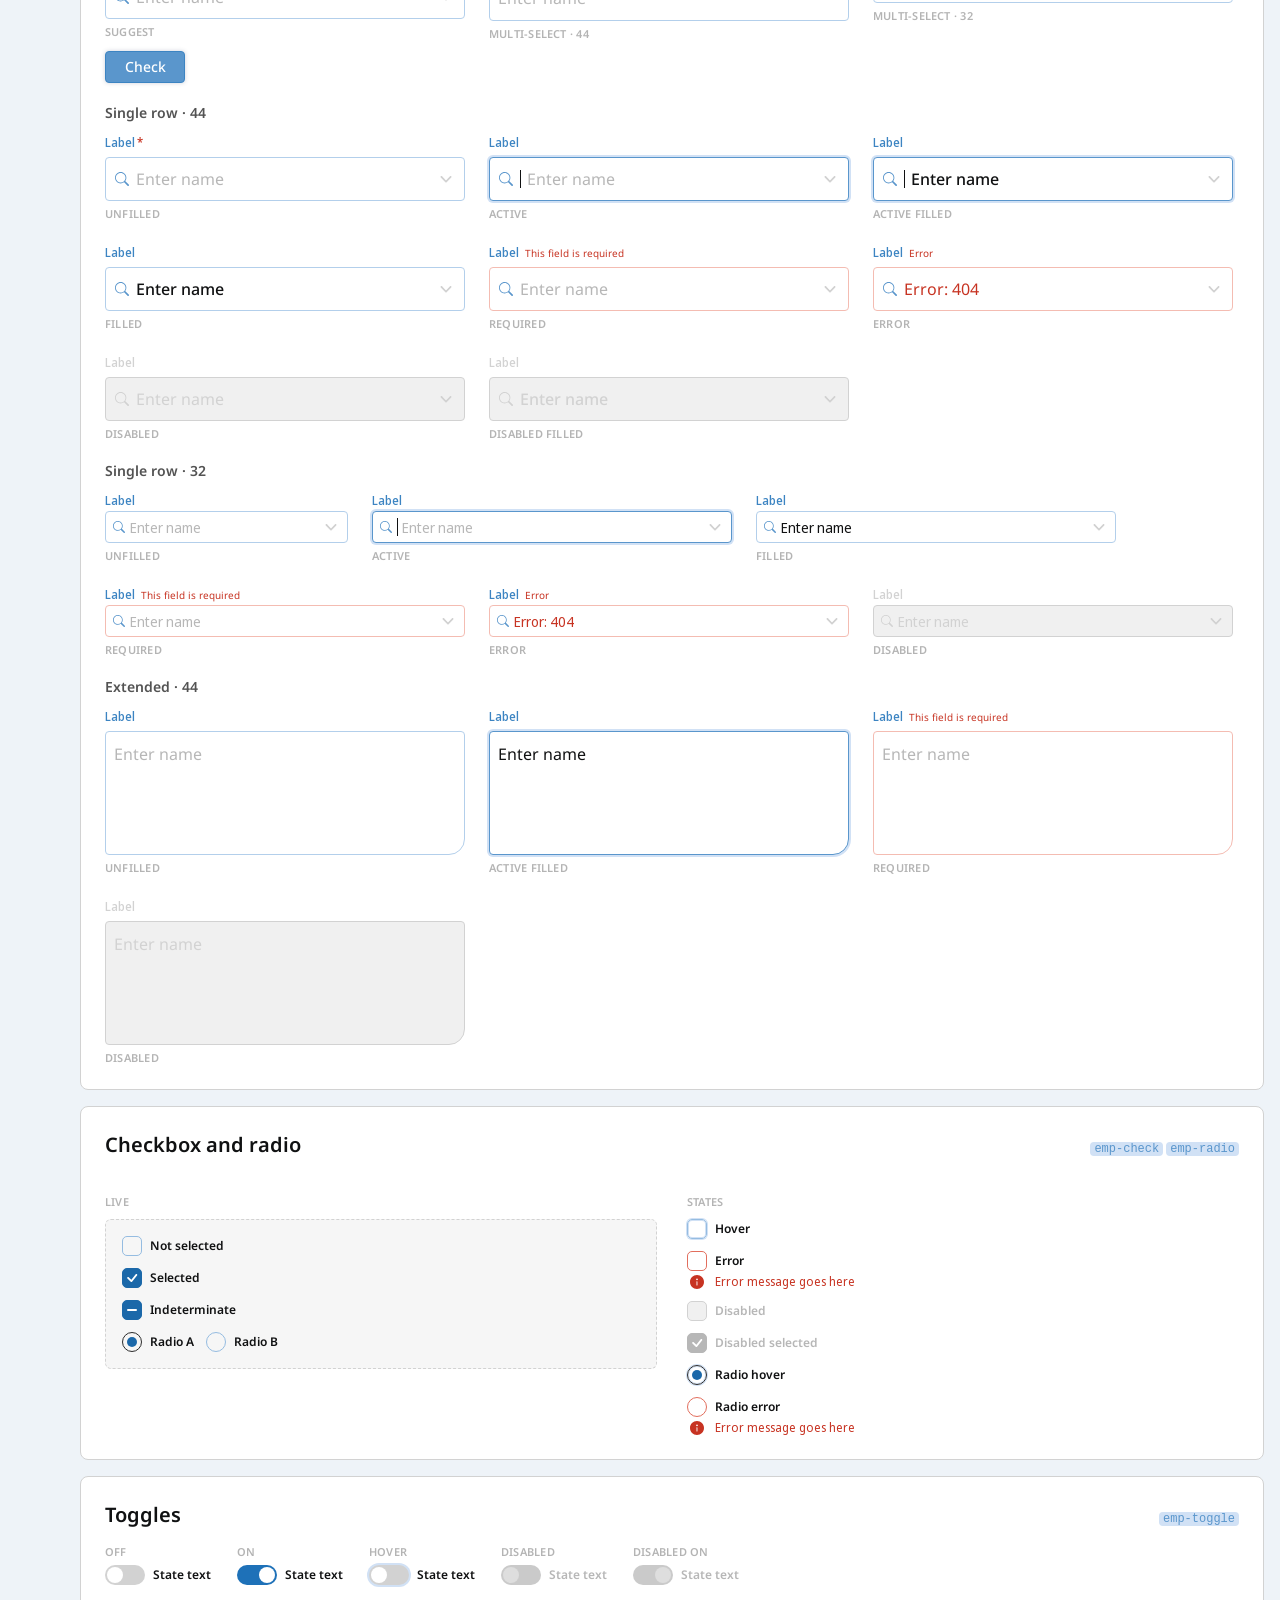
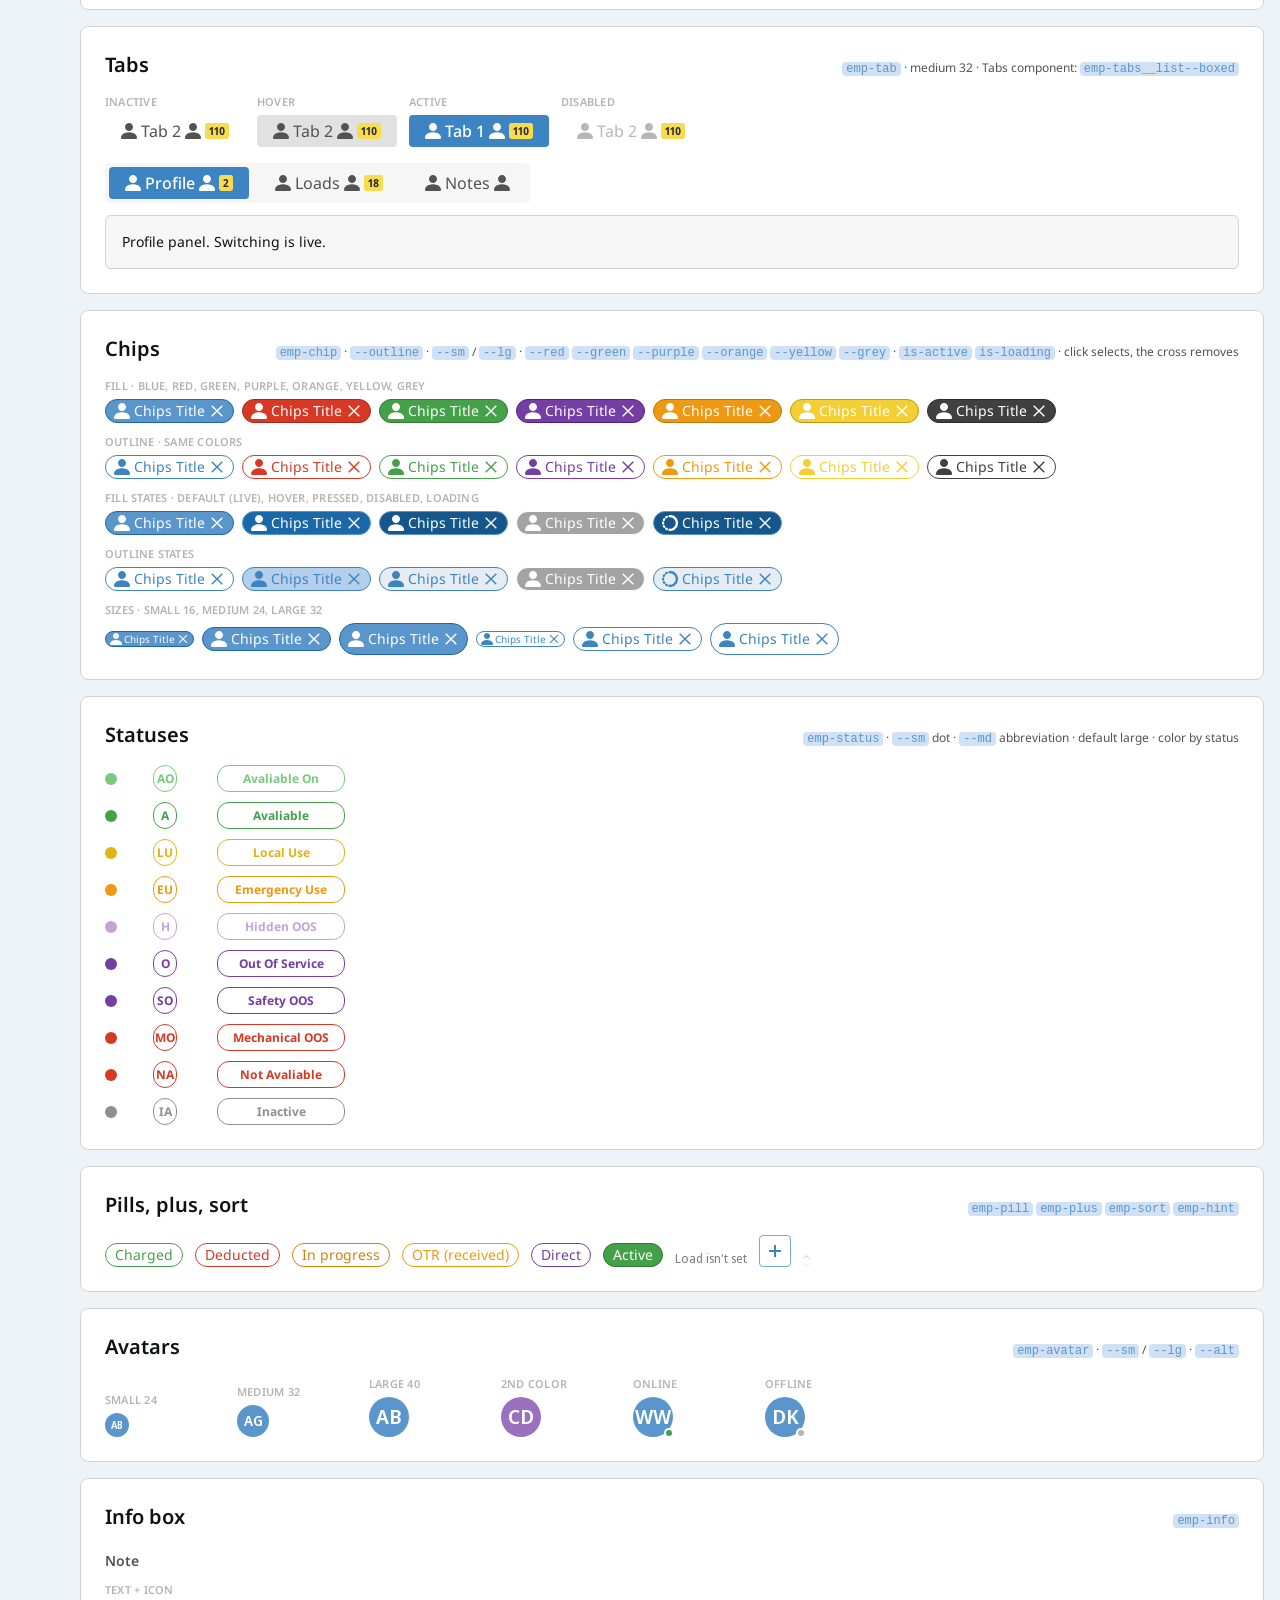
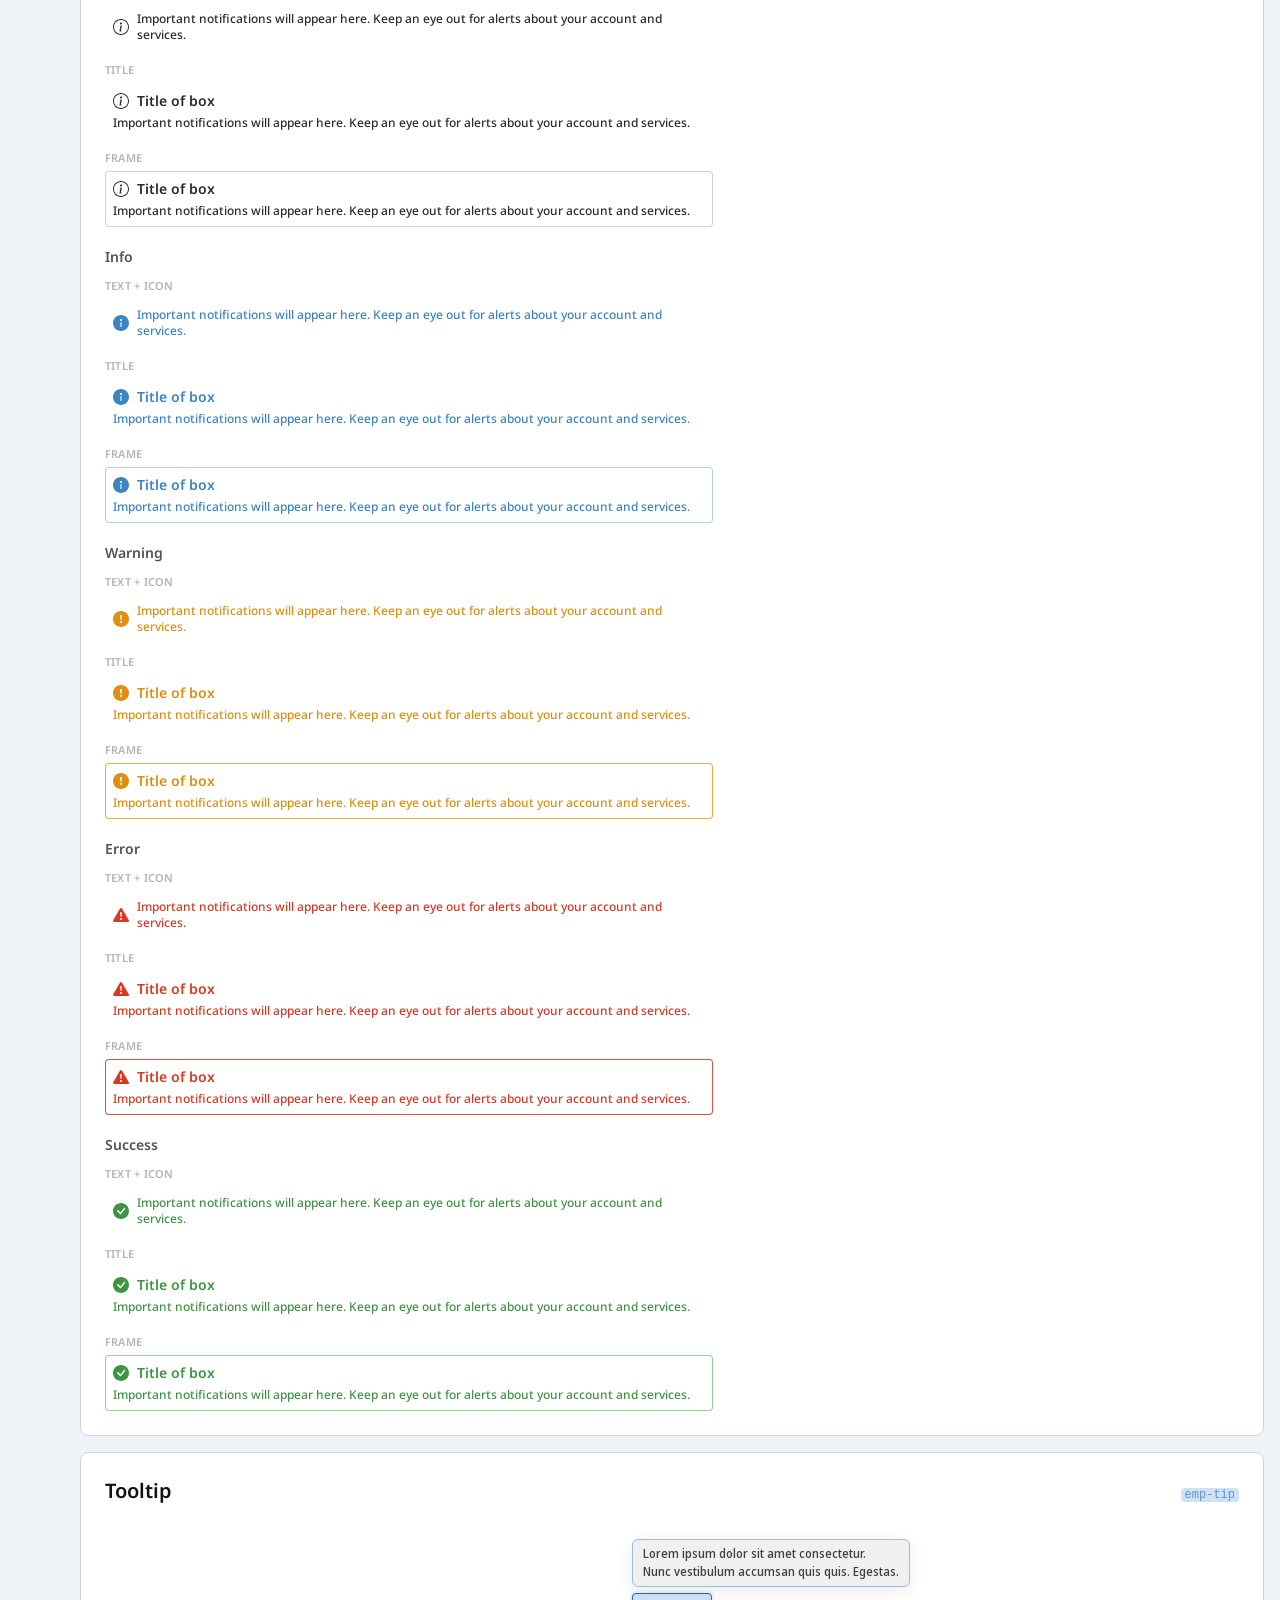
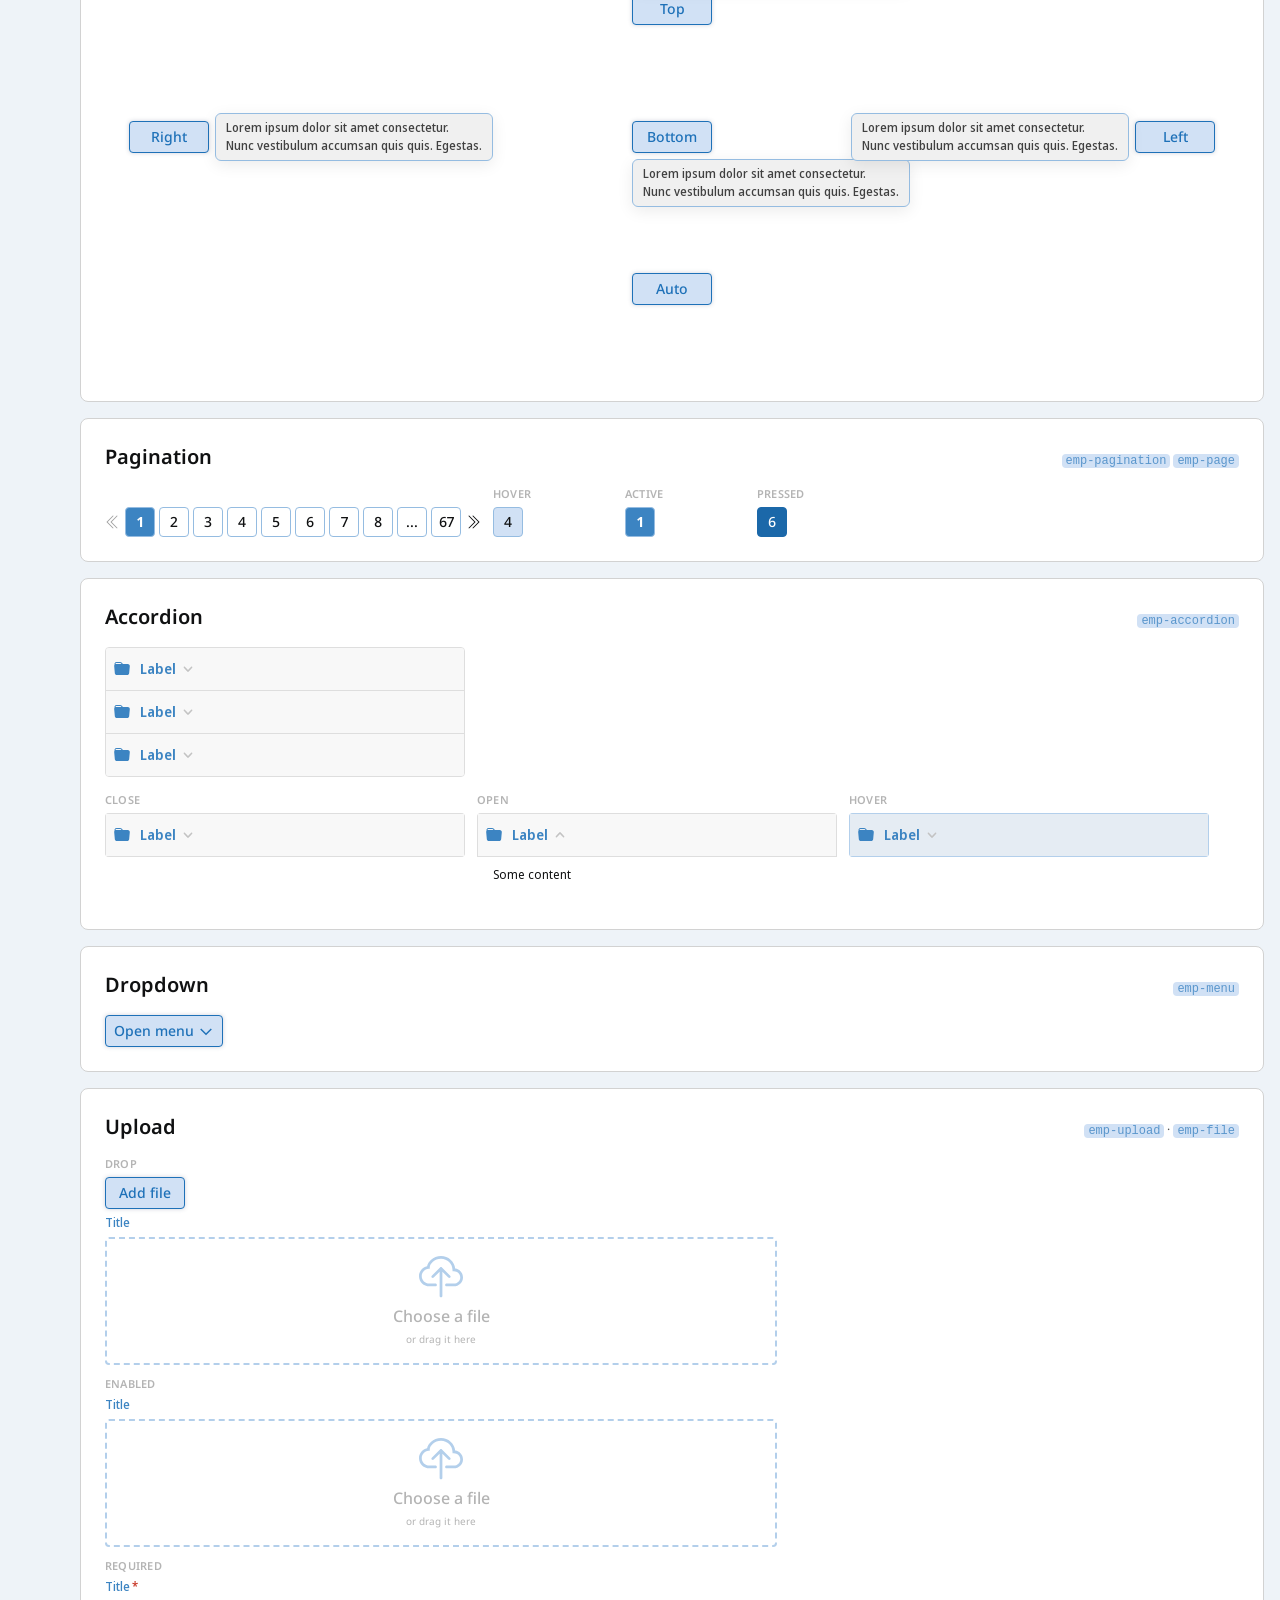
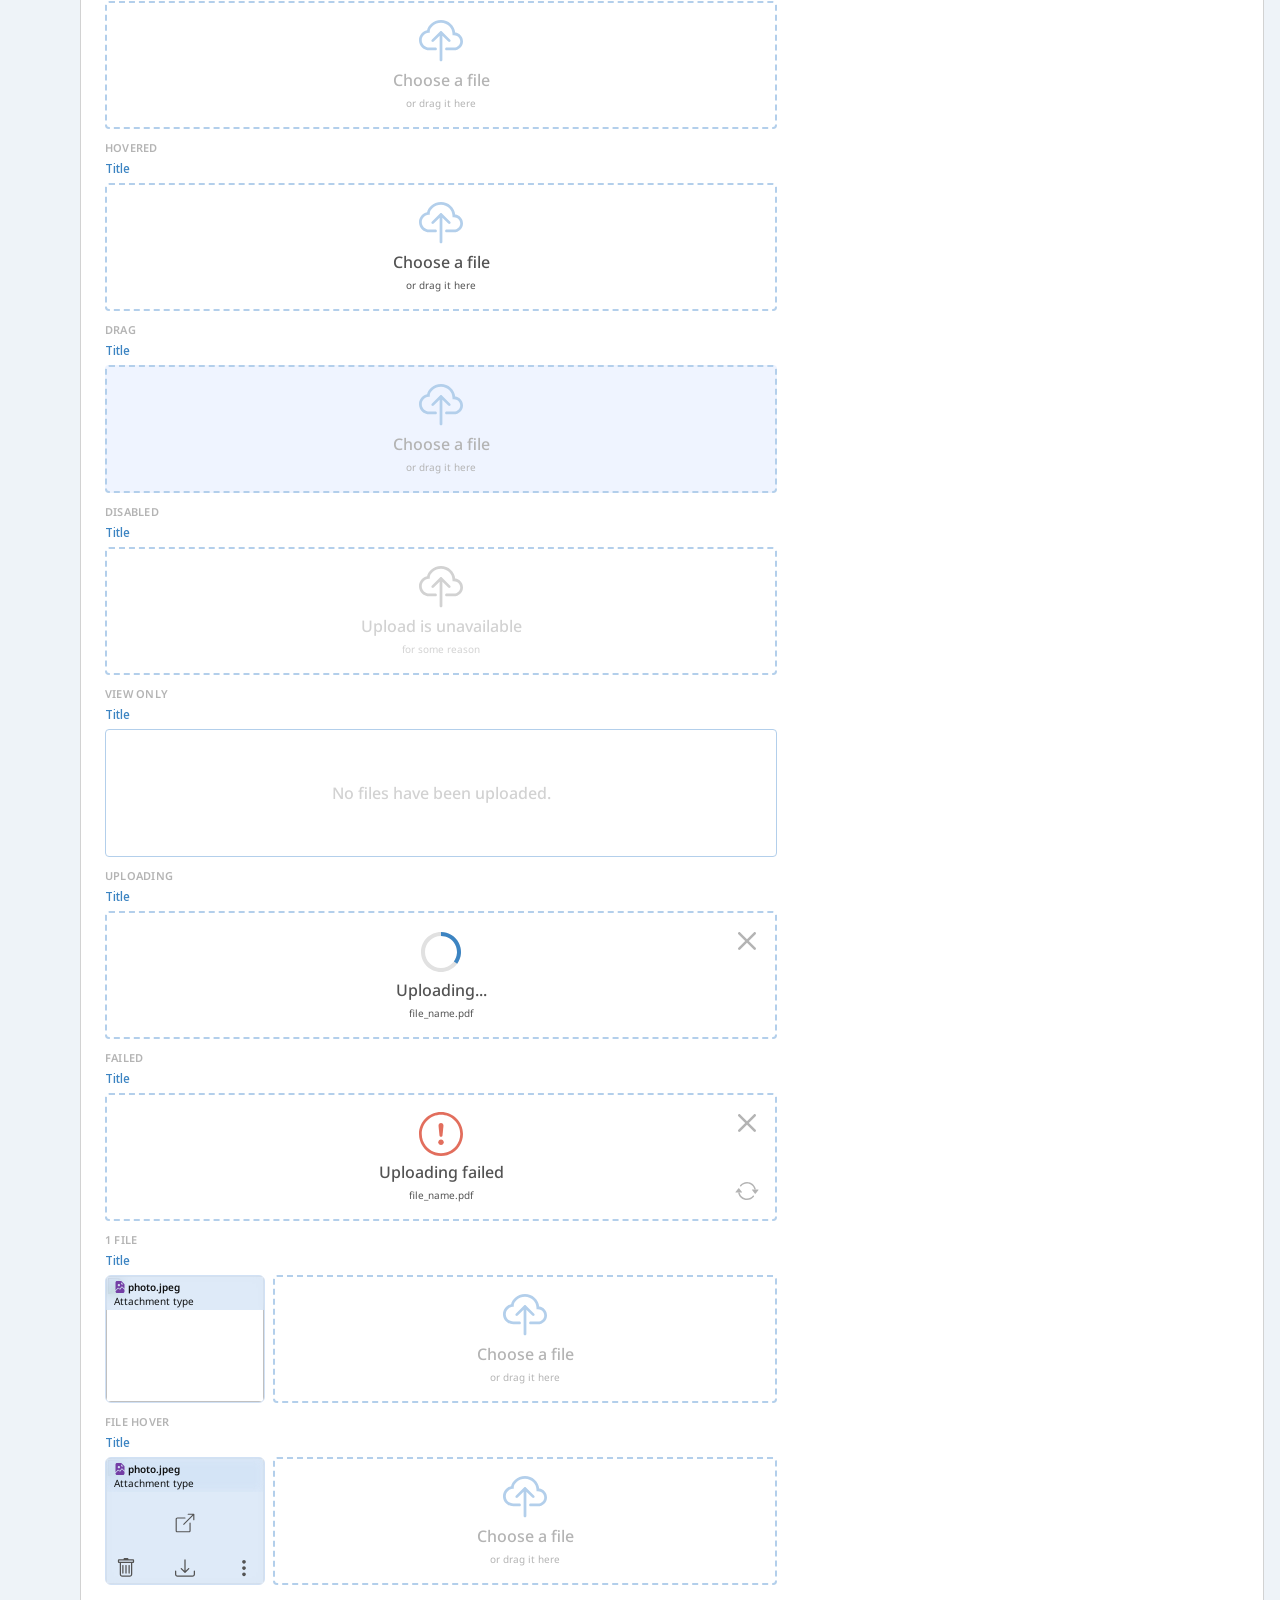
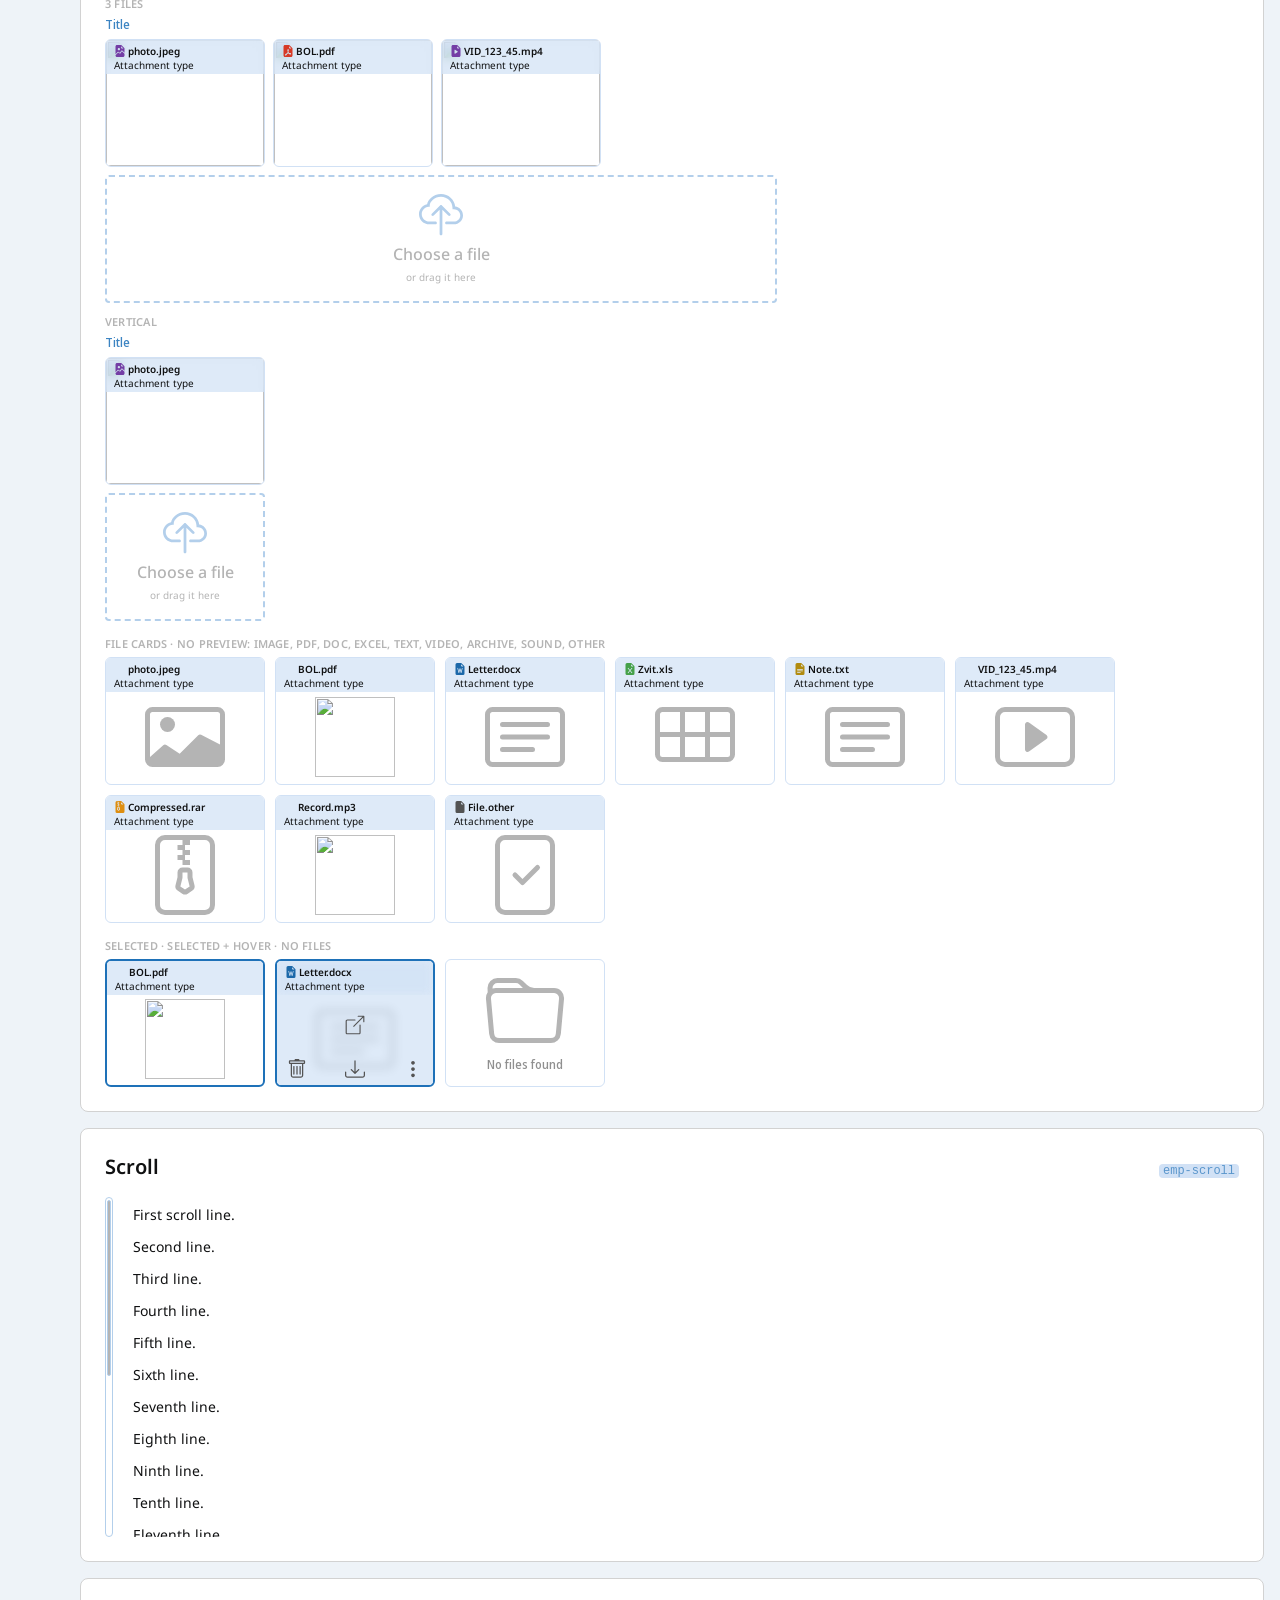
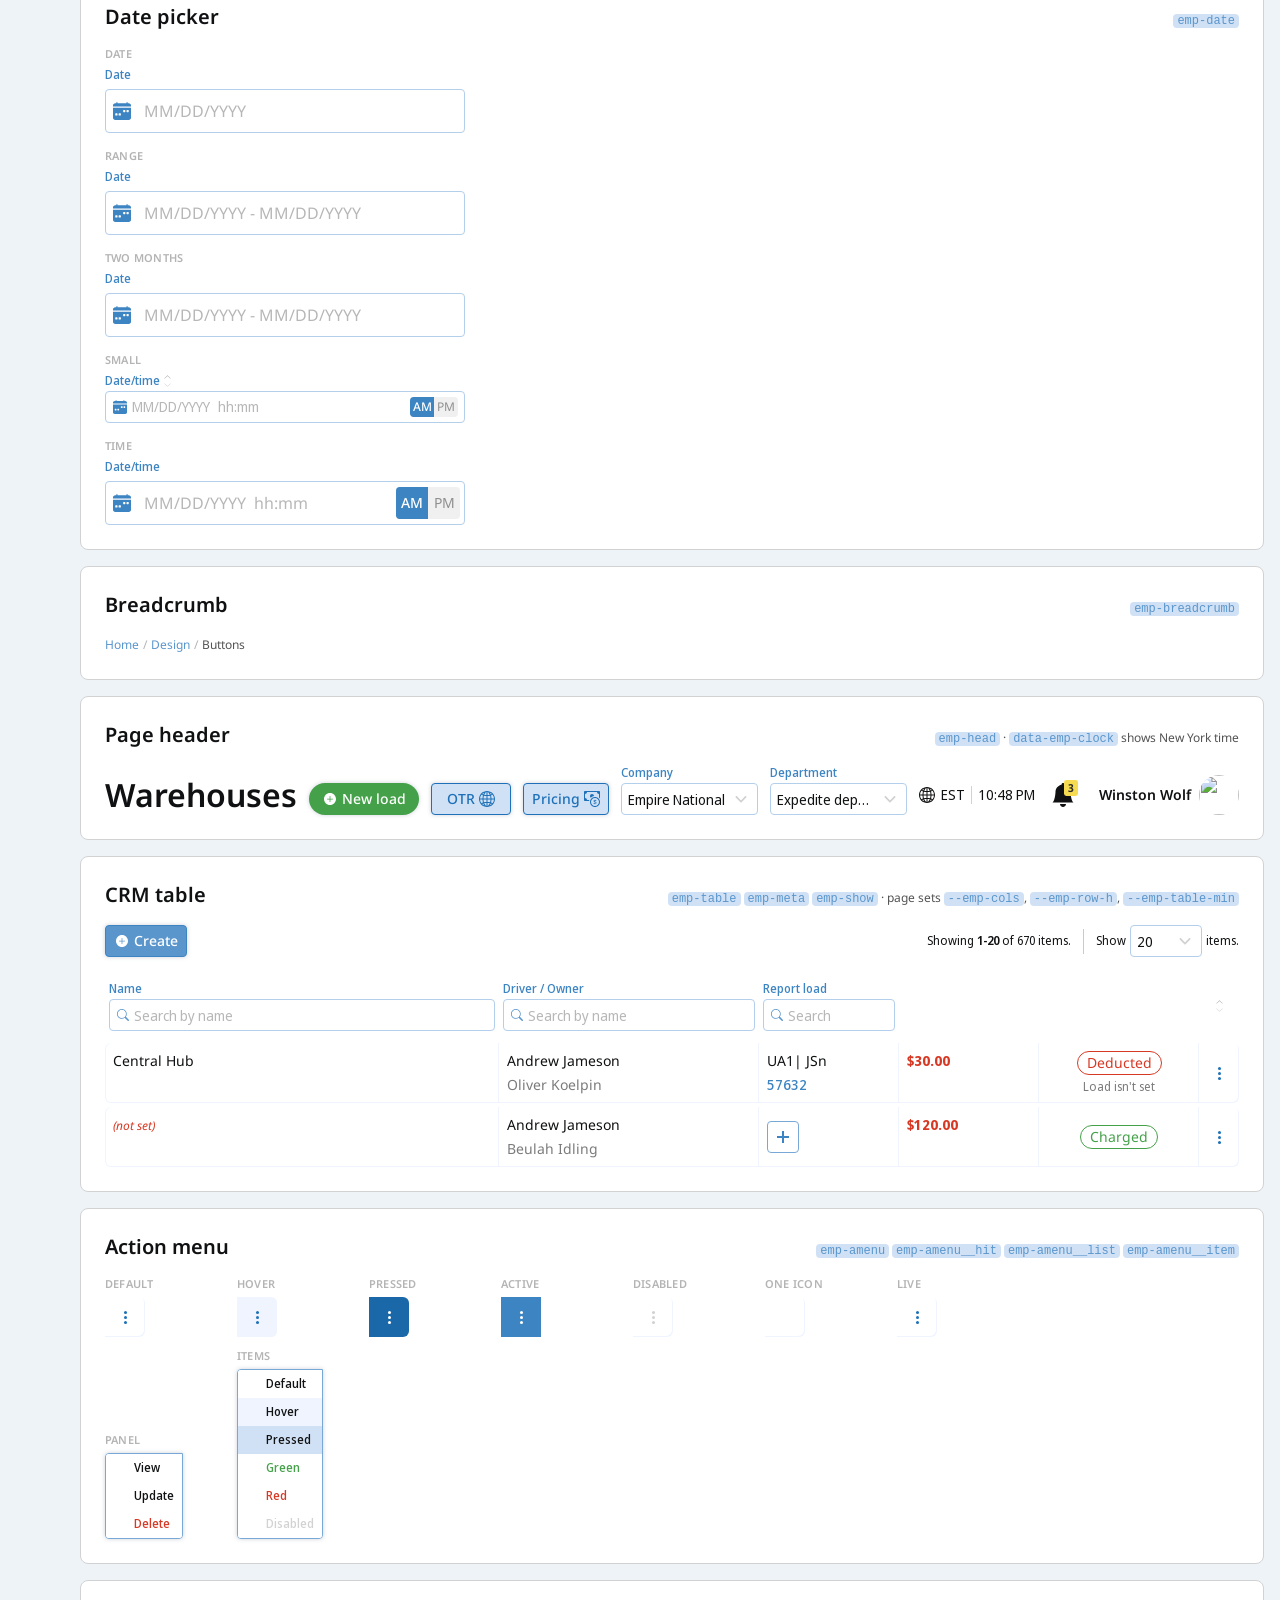
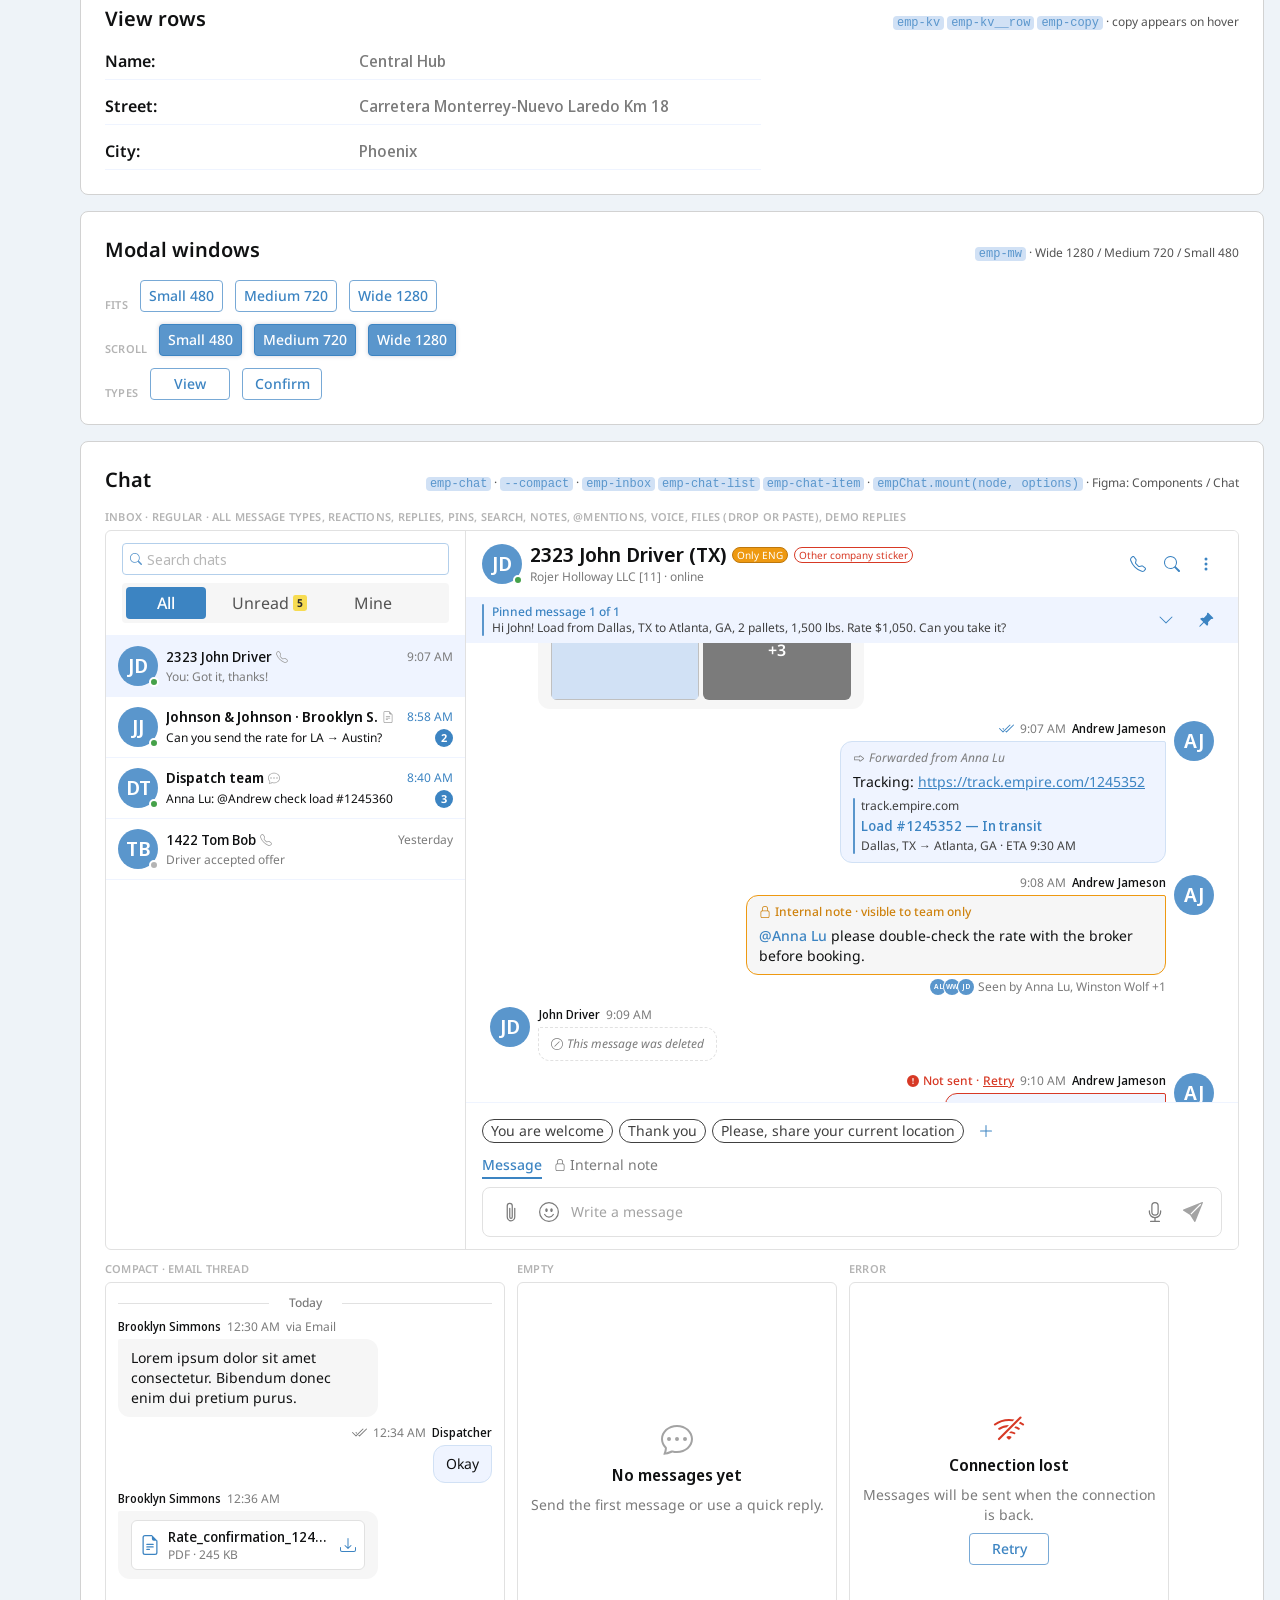
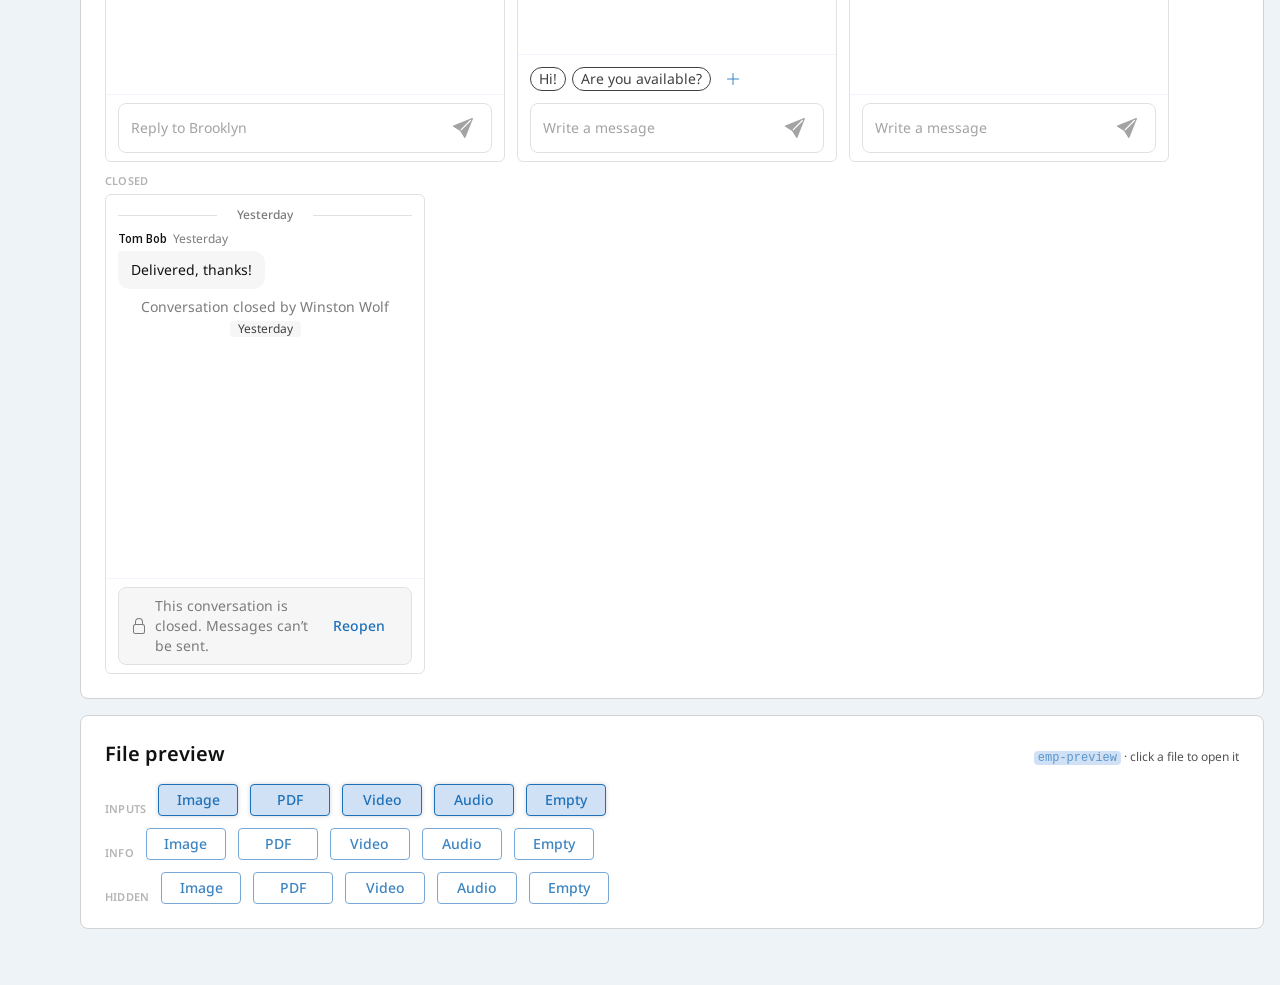
==== commit a5488223: "Load's Chats, Offers and the chat widget from Figma CRM 3.0 - New pages loadchats.html and offers.ht" ====
--- a/index.html
+++ b/index.html
@@ -8,10 +8,11 @@
     <link rel="preconnect" href="https://fonts.gstatic.com" crossorigin>
     <link href="https://fonts.googleapis.com/css2?family=Noto+Sans+Display:wght@400;500;600&family=Noto+Sans:wdth,wght@87.5,700;100,400;100,500;100,600;100,700&display=swap" rel="stylesheet">
     <link rel="stylesheet" href="https://cdn.jsdelivr.net/npm/bootstrap@3.4.1/dist/css/bootstrap.min.css">
-    <link rel="stylesheet" href="css/empire.css?v=ds12">
+    <link rel="stylesheet" href="css/empire.css?v=ds13">
     <link rel="stylesheet" href="css/header.css?v=ds3">
     <link rel="stylesheet" href="css/toast.css?v=t2">
     <link rel="stylesheet" href="css/notifications.css?v=n3">
+    <link rel="stylesheet" href="css/chat-widget.css?v=cw1">
     <link rel="stylesheet" href="css/design.css?v=ds5">
     <script>
         (function () {
@@ -279,131 +280,131 @@
                 </span>
                 <span class="emp-navitem__label">Trucks</span>
             </a>
+            <a class="emp-navitem" href="offers.html">
+                <span class="emp-navitem__icon">
+                    <svg class="emp-navitem__glyph" viewBox="0 0 24 24"><use href="#nav-offers"></use></svg>
+                </span>
+                <span class="emp-navitem__label">Offers</span>
+            </a>
             <a hidden class="emp-navitem" href="#">
                 <span class="emp-navitem__icon">
-                    <svg class="emp-navitem__glyph" viewBox="0 0 24 24"><use href="#nav-offers"></use></svg>
-                </span>
-                <span class="emp-navitem__label">Offers</span>
+                    <svg class="emp-navitem__glyph" viewBox="0 0 24 24"><use href="#nav-bids"></use></svg>
+                </span>
+                <span class="emp-navitem__label">Bids</span>
+            </a>
+            <a class="emp-navitem" href="quotes.html">
+                <span class="emp-navitem__icon">
+                    <svg class="emp-navitem__glyph" viewBox="0 0 24 24"><use href="#nav-chats"></use></svg>
+                </span>
+                <span class="emp-navitem__label">Quotes</span>
             </a>
             <a hidden class="emp-navitem" href="#">
                 <span class="emp-navitem__icon">
-                    <svg class="emp-navitem__glyph" viewBox="0 0 24 24"><use href="#nav-bids"></use></svg>
-                </span>
-                <span class="emp-navitem__label">Bids</span>
-            </a>
-            <a class="emp-navitem" href="quotes.html">
+                    <svg class="emp-navitem__glyph" viewBox="0 0 24 24"><use href="#nav-expedite-fleet"></use></svg>
+                </span>
+                <span class="emp-navitem__label">Expedite fleet</span>
+            </a>
+            <a hidden class="emp-navitem" href="#">
+                <span class="emp-navitem__icon">
+                    <svg class="emp-navitem__glyph" viewBox="0 0 24 24"><use href="#nav-drivers"></use></svg>
+                </span>
+                <span class="emp-navitem__label">Drivers</span>
+            </a>
+            <a class="emp-navitem" href="documents.html">
+                <span class="emp-navitem__icon">
+                    <svg class="emp-navitem__glyph" viewBox="0 0 24 24"><use href="#nav-document-checking"></use></svg>
+                </span>
+                <span class="emp-navitem__label">Document cheking</span>
+            </a>
+            <a class="emp-navitem" href="shippers.html">
+                <span class="emp-navitem__icon">
+                    <svg class="emp-navitem__glyph" viewBox="0 0 24 24"><use href="#nav-shippers"></use></svg>
+                </span>
+                <span class="emp-navitem__label">Shippers receivers</span>
+            </a>
+            <a class="emp-navitem" href="loads.html">
+                <span class="emp-navitem__icon">
+                    <svg class="emp-navitem__glyph" viewBox="0 0 24 24"><use href="#nav-loads"></use></svg>
+                </span>
+                <span class="emp-navitem__label">Loads</span>
+            </a>
+            <a class="emp-navitem" href="warehouses.html">
+                <span class="emp-navitem__icon">
+                    <svg class="emp-navitem__glyph" viewBox="0 0 24 24"><use href="#nav-warehouses"></use></svg>
+                </span>
+                <span class="emp-navitem__label">Warehouses</span>
+            </a>
+            <a hidden class="emp-navitem" href="#">
+                <span class="emp-navitem__icon">
+                    <svg class="emp-navitem__glyph" viewBox="0 0 24 24"><use href="#nav-payments"></use></svg>
+                </span>
+                <span class="emp-navitem__label">Payments</span>
+            </a>
+            <a hidden class="emp-navitem" href="#">
+                <span class="emp-navitem__icon">
+                    <svg class="emp-navitem__glyph" viewBox="0 0 24 24"><use href="#nav-document-signature"></use></svg>
+                </span>
+                <span class="emp-navitem__label">Document signamute</span>
+            </a>
+            <a hidden class="emp-navitem" href="#">
+                <span class="emp-navitem__icon">
+                    <svg class="emp-navitem__glyph" viewBox="0 0 24 24"><use href="#nav-users"></use></svg>
+                </span>
+                <span class="emp-navitem__label">Users</span>
+            </a>
+            <a class="emp-navitem" href="candidates.html">
+                <span class="emp-navitem__icon">
+                    <svg class="emp-navitem__glyph" viewBox="0 0 24 24"><use href="#nav-candidates"></use></svg>
+                </span>
+                <span class="emp-navitem__label">Candidates</span>
+            </a>
+            <a class="emp-navitem" href="blacklist.html">
+                <span class="emp-navitem__icon">
+                    <svg class="emp-navitem__glyph" viewBox="0 0 24 24"><use href="#nav-blacklist"></use></svg>
+                </span>
+                <span class="emp-navitem__label">Blacklist</span>
+            </a>
+            <a class="emp-navitem" href="statistics.html">
+                <span class="emp-navitem__icon">
+                    <svg class="emp-navitem__glyph emp-navitem__glyph--statistics" viewBox="0 0 24 21"><use href="#nav-statistics"></use></svg>
+                </span>
+                <span class="emp-navitem__label">Statistics</span>
+            </a>
+            <a hidden class="emp-navitem" href="#">
+                <span class="emp-navitem__icon">
+                    <svg class="emp-navitem__glyph" viewBox="0 0 24 24"><use href="#nav-task-manager"></use></svg>
+                </span>
+                <span class="emp-navitem__label">Task manager</span>
+            </a>
+            <a hidden class="emp-navitem" href="#">
+                <span class="emp-navitem__icon">
+                    <svg class="emp-navitem__glyph" viewBox="0 0 24 24"><use href="#nav-team-tracking"></use></svg>
+                </span>
+                <span class="emp-navitem__label">Team tracking</span>
+            </a>
+            <a hidden class="emp-navitem" href="#">
+                <span class="emp-navitem__icon">
+                    <svg class="emp-navitem__glyph" viewBox="0 0 24 24"><use href="#nav-logs"></use></svg>
+                </span>
+                <span class="emp-navitem__label">Logs</span>
+            </a>
+            <a hidden class="emp-navitem" href="#">
+                <span class="emp-navitem__icon">
+                    <svg class="emp-navitem__glyph" viewBox="0 0 24 24"><use href="#nav-tracking"></use></svg>
+                </span>
+                <span class="emp-navitem__label">Tracking performance</span>
+            </a>
+            <a hidden class="emp-navitem" href="#">
+                <span class="emp-navitem__icon">
+                    <svg class="emp-navitem__glyph" viewBox="0 0 24 24"><use href="#nav-reports"></use></svg>
+                </span>
+                <span class="emp-navitem__label">Reports</span>
+            </a>
+            <a class="emp-navitem" href="loadchats.html">
                 <span class="emp-navitem__icon">
                     <svg class="emp-navitem__glyph" viewBox="0 0 24 24"><use href="#nav-chats"></use></svg>
                 </span>
-                <span class="emp-navitem__label">Quotes</span>
-            </a>
-            <a hidden class="emp-navitem" href="#">
-                <span class="emp-navitem__icon">
-                    <svg class="emp-navitem__glyph" viewBox="0 0 24 24"><use href="#nav-expedite-fleet"></use></svg>
-                </span>
-                <span class="emp-navitem__label">Expedite fleet</span>
-            </a>
-            <a hidden class="emp-navitem" href="#">
-                <span class="emp-navitem__icon">
-                    <svg class="emp-navitem__glyph" viewBox="0 0 24 24"><use href="#nav-drivers"></use></svg>
-                </span>
-                <span class="emp-navitem__label">Drivers</span>
-            </a>
-            <a class="emp-navitem" href="documents.html">
-                <span class="emp-navitem__icon">
-                    <svg class="emp-navitem__glyph" viewBox="0 0 24 24"><use href="#nav-document-checking"></use></svg>
-                </span>
-                <span class="emp-navitem__label">Document cheking</span>
-            </a>
-            <a class="emp-navitem" href="shippers.html">
-                <span class="emp-navitem__icon">
-                    <svg class="emp-navitem__glyph" viewBox="0 0 24 24"><use href="#nav-shippers"></use></svg>
-                </span>
-                <span class="emp-navitem__label">Shippers receivers</span>
-            </a>
-            <a class="emp-navitem" href="loads.html">
-                <span class="emp-navitem__icon">
-                    <svg class="emp-navitem__glyph" viewBox="0 0 24 24"><use href="#nav-loads"></use></svg>
-                </span>
-                <span class="emp-navitem__label">Loads</span>
-            </a>
-            <a class="emp-navitem" href="warehouses.html">
-                <span class="emp-navitem__icon">
-                    <svg class="emp-navitem__glyph" viewBox="0 0 24 24"><use href="#nav-warehouses"></use></svg>
-                </span>
-                <span class="emp-navitem__label">Warehouses</span>
-            </a>
-            <a hidden class="emp-navitem" href="#">
-                <span class="emp-navitem__icon">
-                    <svg class="emp-navitem__glyph" viewBox="0 0 24 24"><use href="#nav-payments"></use></svg>
-                </span>
-                <span class="emp-navitem__label">Payments</span>
-            </a>
-            <a hidden class="emp-navitem" href="#">
-                <span class="emp-navitem__icon">
-                    <svg class="emp-navitem__glyph" viewBox="0 0 24 24"><use href="#nav-document-signature"></use></svg>
-                </span>
-                <span class="emp-navitem__label">Document signamute</span>
-            </a>
-            <a hidden class="emp-navitem" href="#">
-                <span class="emp-navitem__icon">
-                    <svg class="emp-navitem__glyph" viewBox="0 0 24 24"><use href="#nav-users"></use></svg>
-                </span>
-                <span class="emp-navitem__label">Users</span>
-            </a>
-            <a class="emp-navitem" href="candidates.html">
-                <span class="emp-navitem__icon">
-                    <svg class="emp-navitem__glyph" viewBox="0 0 24 24"><use href="#nav-candidates"></use></svg>
-                </span>
-                <span class="emp-navitem__label">Candidates</span>
-            </a>
-            <a class="emp-navitem" href="blacklist.html">
-                <span class="emp-navitem__icon">
-                    <svg class="emp-navitem__glyph" viewBox="0 0 24 24"><use href="#nav-blacklist"></use></svg>
-                </span>
-                <span class="emp-navitem__label">Blacklist</span>
-            </a>
-            <a class="emp-navitem" href="statistics.html">
-                <span class="emp-navitem__icon">
-                    <svg class="emp-navitem__glyph emp-navitem__glyph--statistics" viewBox="0 0 24 21"><use href="#nav-statistics"></use></svg>
-                </span>
-                <span class="emp-navitem__label">Statistics</span>
-            </a>
-            <a hidden class="emp-navitem" href="#">
-                <span class="emp-navitem__icon">
-                    <svg class="emp-navitem__glyph" viewBox="0 0 24 24"><use href="#nav-task-manager"></use></svg>
-                </span>
-                <span class="emp-navitem__label">Task manager</span>
-            </a>
-            <a hidden class="emp-navitem" href="#">
-                <span class="emp-navitem__icon">
-                    <svg class="emp-navitem__glyph" viewBox="0 0 24 24"><use href="#nav-team-tracking"></use></svg>
-                </span>
-                <span class="emp-navitem__label">Team tracking</span>
-            </a>
-            <a hidden class="emp-navitem" href="#">
-                <span class="emp-navitem__icon">
-                    <svg class="emp-navitem__glyph" viewBox="0 0 24 24"><use href="#nav-logs"></use></svg>
-                </span>
-                <span class="emp-navitem__label">Logs</span>
-            </a>
-            <a hidden class="emp-navitem" href="#">
-                <span class="emp-navitem__icon">
-                    <svg class="emp-navitem__glyph" viewBox="0 0 24 24"><use href="#nav-tracking"></use></svg>
-                </span>
-                <span class="emp-navitem__label">Tracking performance</span>
-            </a>
-            <a hidden class="emp-navitem" href="#">
-                <span class="emp-navitem__icon">
-                    <svg class="emp-navitem__glyph" viewBox="0 0 24 24"><use href="#nav-reports"></use></svg>
-                </span>
-                <span class="emp-navitem__label">Reports</span>
-            </a>
-            <a hidden class="emp-navitem" href="#">
-                <span class="emp-navitem__icon">
-                    <svg class="emp-navitem__glyph" viewBox="0 0 24 24"><use href="#nav-chats"></use></svg>
-                </span>
-                <span class="emp-navitem__label">Chats</span>
+                <span class="emp-navitem__label">Load's Chats</span>
             </a>
             <a hidden class="emp-navitem" href="#">
                 <span class="emp-navitem__icon">
@@ -1774,9 +1775,10 @@
             <div class="emp-mw__foot"><button class="emp-btn emp-btn--outline emp-btn--lg" type="button" data-overlay-close>Cancel</button><button class="emp-btn emp-btn--alarm emp-btn--lg" type="button" data-overlay-close>Delete</button></div>
         </div>
     </div>
-    <script src="js/toast.js?v=t4"></script>
+    <script src="js/toast.js?v=t5"></script>
     <script src="js/notifications.js?v=n1"></script>
-    <script src="js/empire.js?v=ds9"></script>
+    <script src="js/chat-widget.js?v=cw1"></script>
+    <script src="js/empire.js?v=ds10"></script>
     <script>
         (function () {
             var types = ["primary", "secondary", "outline", "link", "additional", "alarm"];
--- a/css/empire.css
+++ b/css/empire.css
@@ -3491,7 +3491,25 @@
 .emp-chat__pinned-body { display: flex; flex-direction: column; min-width: 0; flex: 1 1 auto; }
 .emp-chat__pinned-label { font-size: var(--x6); line-height: var(--x8); font-weight: 500; color: var(--chat-accent); }
 .emp-chat__pinned-text { font-size: var(--x6); line-height: var(--x8); color: var(--chat-text-2); white-space: nowrap; overflow: hidden; text-overflow: ellipsis; }
-.emp-chat__search-field { flex: 1 1 auto; display: flex; align-items: center; gap: var(--x3); height: var(--x16); padding: 0 var(--x4); border: 1px solid var(--chat-accent-line); border-radius: var(--x3); color: var(--chat-meta); }
+
+/* Pinned messages expanded (Figma: Chat / Pinned bar, State=Expanded) */
+.emp-chat__pins { display: flex; flex-direction: column; gap: var(--x4); padding: var(--x4) var(--x8); border-bottom: 1px solid var(--chat-out-line); background: var(--chat-out); flex: 0 0 auto; max-height: 50%; overflow-y: auto; }
+.emp-chat__pins[hidden] { display: none; }
+.emp-chat__pins-main, .emp-chat__pins-row { display: grid; grid-template-columns: 140px minmax(0, 1fr) auto; gap: var(--x8); align-items: start; cursor: pointer; }
+.emp-chat__pins-row { grid-template-columns: 140px minmax(0, 1fr) auto auto; align-items: center; padding-top: var(--x4); border-top: 1px solid var(--chat-out-line); }
+.emp-chat__pins-who { display: flex; flex-direction: column; min-width: 0; }
+.emp-chat__pins-author { font-size: var(--x7); line-height: var(--x10); font-weight: 600; color: var(--chat-text); }
+.emp-chat__pins-role, .emp-chat__pins-time { font-size: var(--x6); line-height: var(--x8); color: var(--chat-meta); }
+.emp-chat__pins-time { text-align: right; white-space: nowrap; }
+.emp-chat__pins-text { margin: 0; font-size: var(--x6); line-height: var(--x8); color: var(--chat-text-2); white-space: pre-line; }
+.emp-chat__pins-line { font-size: var(--x6); line-height: var(--x8); color: var(--chat-text-2); white-space: nowrap; overflow: hidden; text-overflow: ellipsis; }
+.emp-chat__pins-collapse { align-self: center; display: inline-flex; padding: 0; border: 0; background: none; color: var(--chat-accent); cursor: pointer; }
+/* Message menu: Read by (Figma: Chat / Message menu, Show read by) */
+.emp-chat__readby { display: flex; flex-direction: column; margin-top: var(--x2); padding: var(--x3) var(--x6) var(--x2); border-top: 1px solid var(--chat-line); }
+.emp-chat__readby-title { font-size: var(--x6); line-height: var(--x10); color: var(--chat-meta); }
+.emp-chat__reader { display: flex; align-items: center; gap: var(--x3); padding: var(--x2) 0; font-size: var(--x7); line-height: var(--x10); color: var(--chat-text); }
+.emp-chat__reader-role { flex: 1 1 auto; font-size: var(--x6); color: var(--chat-meta); }
+.emp-chat__reader .emp-chat__ico { color: var(--chat-muted); }.emp-chat__search-field { flex: 1 1 auto; display: flex; align-items: center; gap: var(--x3); height: var(--x16); padding: 0 var(--x4); border: 1px solid var(--chat-accent-line); border-radius: var(--x3); color: var(--chat-meta); }
 .emp-chat__search-field input { flex: 1 1 auto; min-width: 0; border: 0; outline: none; background: transparent; color: var(--chat-text); font: inherit; font-size: var(--x7); }
 .emp-chat__search-count { font-size: var(--x6); color: var(--chat-meta); white-space: nowrap; min-width: 48px; text-align: right; }
 mark.emp-chat__hit { padding: 0; border-radius: 2px; background: var(--chat-highlight); color: inherit; }
@@ -3722,3 +3740,19 @@
 @media (prefers-reduced-motion: reduce) {
     .emp-chat__dots i, .emp-chat__rec-dot { animation: none; }
 }
+
+/* ===== Chat / Offer card — emp-offer (Figma: Chat / Offer card 7730:8561). Driver's offer in the chat feed.
+   States: Default, On hold (orange chip), Booked (green line), No location (red text). The time-zone "!" shows only
+   when the route crosses a time zone. Buttons are never inside the card: hold / book / decline live in the chat header. */
+.emp-offer { display: flex; flex-direction: column; align-items: center; gap: var(--x3); width: 400px; max-width: 100%; margin: 0 auto; padding: var(--x8); border: 1px solid var(--chat-out-line); border-radius: var(--x6); background: var(--chat-out); color: var(--chat-text); text-align: center; }
+.emp-offer__row { display: flex; align-items: baseline; flex-wrap: wrap; justify-content: center; gap: var(--x2); font-size: var(--x7); line-height: var(--x10); }
+.emp-offer__row b { font-weight: 600; }
+.emp-offer__value { font-size: var(--x8); line-height: var(--x12); font-weight: 600; color: var(--chat-accent); }
+.emp-offer__muted { font-size: var(--x6); line-height: var(--x8); color: var(--chat-meta); }
+.emp-offer__loc { display: flex; flex-direction: column; align-items: center; font-size: var(--x6); line-height: var(--x8); }
+.emp-offer__loc a { color: var(--chat-accent); text-decoration: underline; }
+.emp-offer__loc.is-missing a, .emp-offer__nogps { color: var(--chat-danger); text-decoration: none; }
+.emp-offer__tz { display: inline-flex; align-self: center; color: var(--chat-warning-line); cursor: help; }
+.emp-offer__tz svg { width: 16px; height: 16px; fill: currentColor; }
+.emp-offer__done { display: inline-flex; align-items: center; gap: var(--x2); color: var(--chat-success); font-weight: 600; }
+.emp-offer__done svg { width: 16px; height: 16px; fill: currentColor; }
--- a/css/chat-widget.css
+++ b/css/chat-widget.css
@@ -0,0 +1,50 @@
+/* Chat widget — fixed in the bottom-right corner of every page (24px from the edges).
+   Figma: CRM 3.0 / Load's Chats / 4 · Chat widget. Logic: js/chat-widget.js. Chat inside is the global emp-chat. */
+.lc-ico { width: var(--x8); height: var(--x8); flex: 0 0 auto; fill: currentColor; display: block; }
+
+.emp-cw { position: fixed; right: var(--x12); bottom: var(--x12); z-index: 1240; display: flex; flex-direction: column; align-items: flex-end; gap: var(--x4); pointer-events: none; }
+.emp-cw > * { pointer-events: auto; }
+
+/* Collapsed — round button with the unread counter */
+.emp-cw__fab { position: relative; display: inline-flex; align-items: center; justify-content: center; width: 56px; height: 56px; padding: 0; border: 0; border-radius: 50%; background: var(--chat-accent); color: #ffffff; box-shadow: var(--ntf-shadow, 0 1px 14px rgba(62, 77, 112, 0.4)); cursor: pointer; transition: transform 0.15s ease, background 0.15s ease; }
+.emp-cw__fab:hover { background: var(--chat-accent-line); transform: translateY(-1px); }
+.emp-cw__fab:focus { outline: none; }
+.emp-cw__fab:focus-visible { outline: 2px solid var(--chat-accent-line); outline-offset: 3px; }
+.emp-cw__fab-ico { width: 24px; height: 24px; fill: currentColor; }
+.emp-cw__count { position: absolute; top: -4px; right: -4px; min-width: 20px; height: 20px; padding: 0 var(--x3); border: 2px solid var(--chat-panel); border-radius: 10px; background: var(--chat-danger); color: #ffffff; font-size: 11px; line-height: 16px; font-weight: 600; text-align: center; }
+
+/* Collapsed + new message — preview card above the button for 5 s */
+.emp-cw__preview { width: 300px; opacity: 0; transform: translateY(8px); transition: opacity 0.25s ease, transform 0.3s cubic-bezier(0.175, 0.885, 0.32, 1.1); }
+.emp-cw__preview.is-show { opacity: 1; transform: none; }
+.emp-cw__card { display: flex; align-items: center; gap: var(--x6); width: 100%; padding: var(--x6); border: 1px solid var(--chat-out-line); border-radius: var(--x4); background: var(--chat-panel); color: var(--chat-text); box-shadow: var(--ntf-shadow, 0 1px 14px rgba(62, 77, 112, 0.4)); font: inherit; text-align: left; cursor: pointer; }
+.emp-cw__card:hover { background: var(--chat-out); }
+
+/* Open — panel 400 × 600 */
+.emp-cw__panel { display: flex; flex-direction: column; width: 400px; height: 600px; max-width: calc(100vw - 48px); max-height: calc(100vh - 48px); border: 1px solid var(--chat-out-line); border-radius: var(--x6); background: var(--chat-panel); box-shadow: var(--ntf-shadow, 0 1px 14px rgba(62, 77, 112, 0.4)); overflow: hidden; }
+.emp-cw__head { display: flex; align-items: center; gap: var(--x8); padding: var(--x7) var(--x8); background: var(--chat-accent); color: #ffffff; flex: 0 0 auto; }
+.emp-cw__head-ico { width: 16px; height: 16px; fill: currentColor; }
+.emp-cw__title { flex: 1 1 auto; min-width: 0; margin: 0; font-size: var(--x7); line-height: var(--x10); font-weight: 600; color: inherit; white-space: nowrap; overflow: hidden; text-overflow: ellipsis; }
+.emp-cw__btn { display: inline-flex; align-items: center; justify-content: center; width: 16px; height: 16px; padding: 0; border: 0; background: transparent; color: inherit; cursor: pointer; }
+.emp-cw__btn .lc-ico { width: 16px; height: 16px; }
+.emp-cw__btn:hover { opacity: 0.8; color: inherit; }
+.emp-cw__search { padding: var(--x6) var(--x6) var(--x4); flex: 0 0 auto; }
+.emp-cw__search .emp-field { width: 100%; max-width: none; }
+.emp-cw__list { flex: 1 1 auto; min-height: 0; overflow-y: auto; }
+.emp-cw__row { display: flex; align-items: center; gap: var(--x6); width: 100%; padding: var(--x5) var(--x8); border: 0; border-bottom: 1px solid var(--chat-row-line); background: var(--chat-panel); color: var(--chat-text); font: inherit; text-align: left; cursor: pointer; }
+.emp-cw__row:hover { background: var(--chat-hover); }
+.emp-cw__row.is-unread { background: var(--chat-out); }
+.emp-cw__row-body { display: flex; flex-direction: column; gap: var(--x); flex: 1 1 auto; min-width: 0; }
+.emp-cw__row-title { font-size: var(--x7); line-height: var(--x10); font-weight: 600; white-space: nowrap; overflow: hidden; text-overflow: ellipsis; }
+.emp-cw__row-last { font-size: var(--x6); line-height: var(--x8); color: var(--chat-meta); white-space: nowrap; overflow: hidden; text-overflow: ellipsis; }
+.emp-cw__row.is-unread .emp-cw__row-last { color: var(--chat-text); font-weight: 600; }
+.emp-cw__row-labels { display: flex; flex-wrap: wrap; gap: var(--x2); padding-top: var(--x); }
+.emp-cw__row-meta { display: flex; flex-direction: column; align-items: flex-end; gap: var(--x2); flex: 0 0 auto; }
+.emp-cw__row-time { font-size: var(--x6); line-height: var(--x8); color: var(--chat-meta); }
+.emp-cw__row.is-unread .emp-cw__row-time { color: var(--chat-accent); }
+.emp-cw__unread { min-width: 18px; height: 18px; padding: 0 5px; border-radius: 9px; background: var(--chat-accent); color: #ffffff; font-size: 10px; line-height: 18px; text-align: center; }
+.emp-cw__empty { margin: 0; padding: var(--x16) var(--x8); color: var(--chat-meta); text-align: center; }
+.emp-cw__chat { flex: 1 1 auto; min-height: 0; display: flex; flex-direction: column; }
+.emp-cw__chat > .emp-chat { flex: 1 1 auto; min-height: 0; border: 0; border-radius: 0; }
+
+@media (max-width: 767px) { .emp-cw { right: var(--x8); bottom: var(--x8); } .emp-cw__panel { width: calc(100vw - 32px); height: calc(100vh - 32px); } }
+@media (prefers-reduced-motion: reduce) { .emp-cw__preview, .emp-cw__fab { transition: none; } }
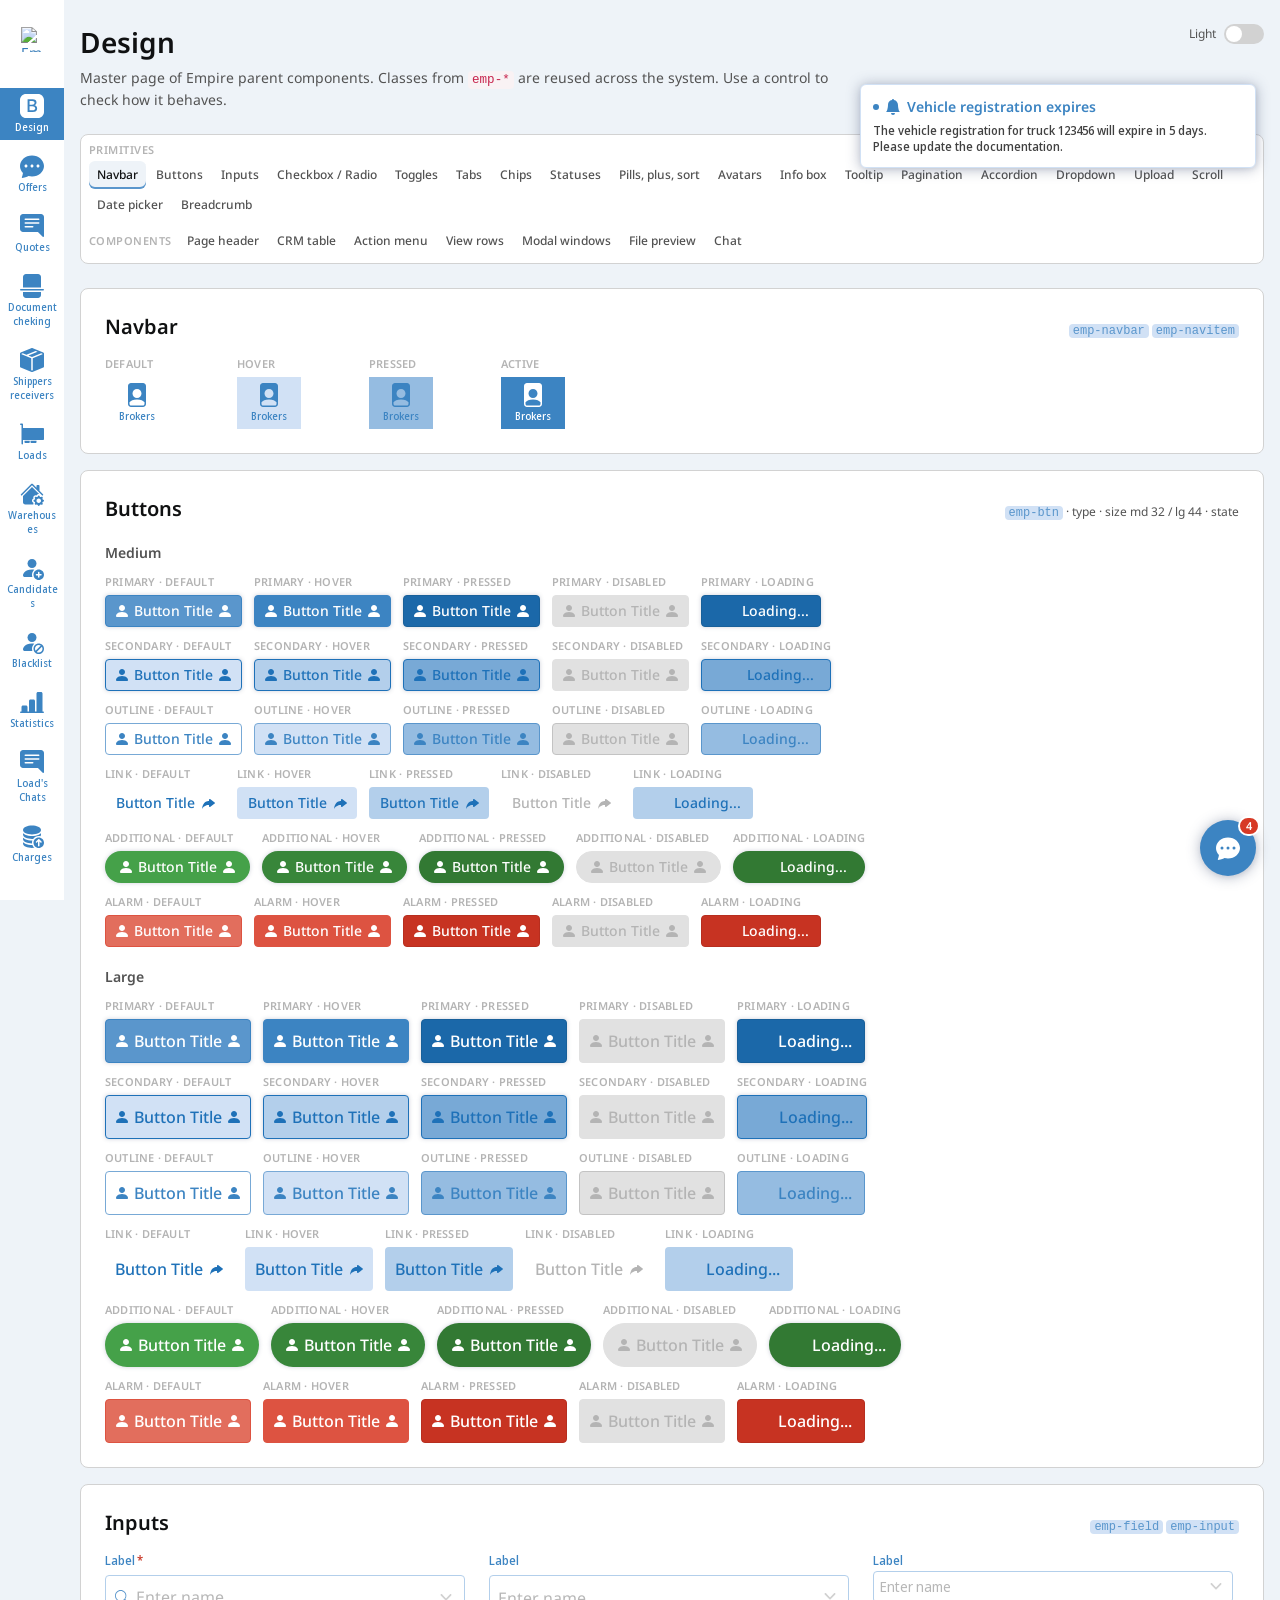
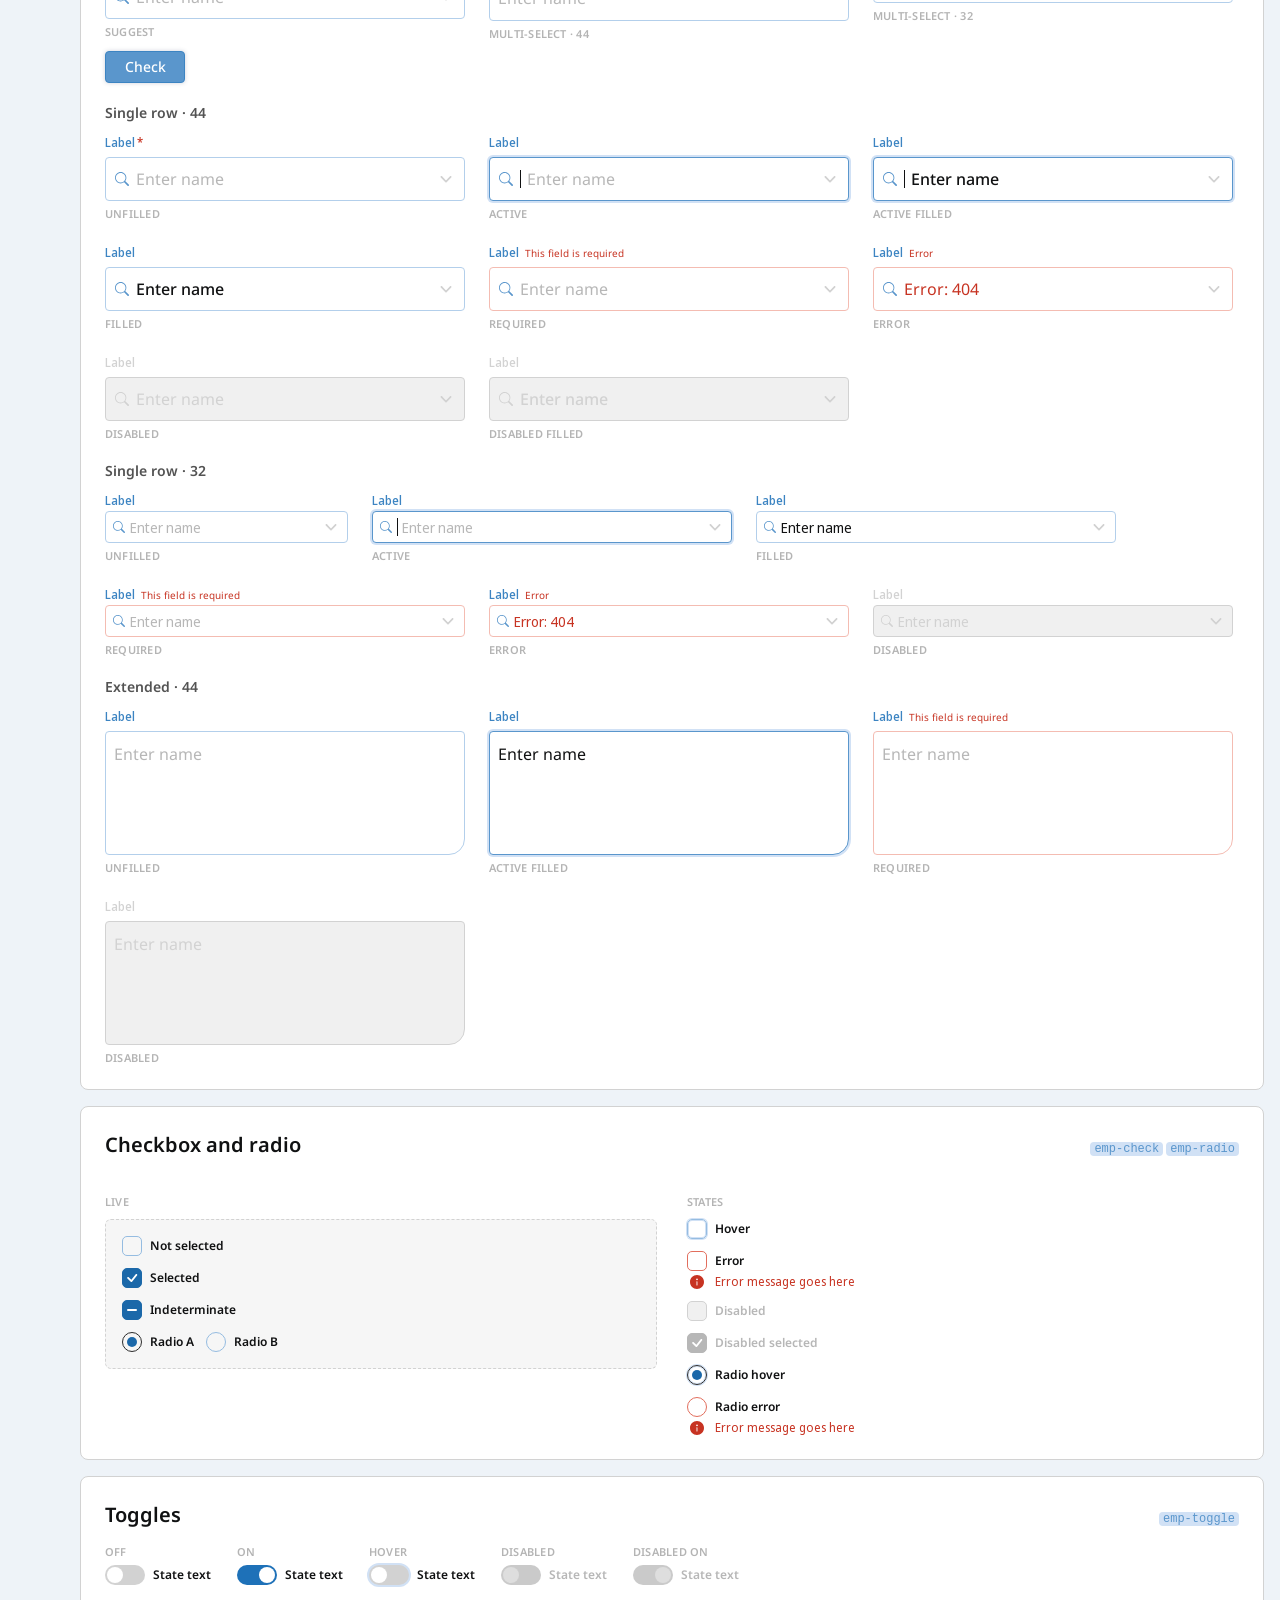
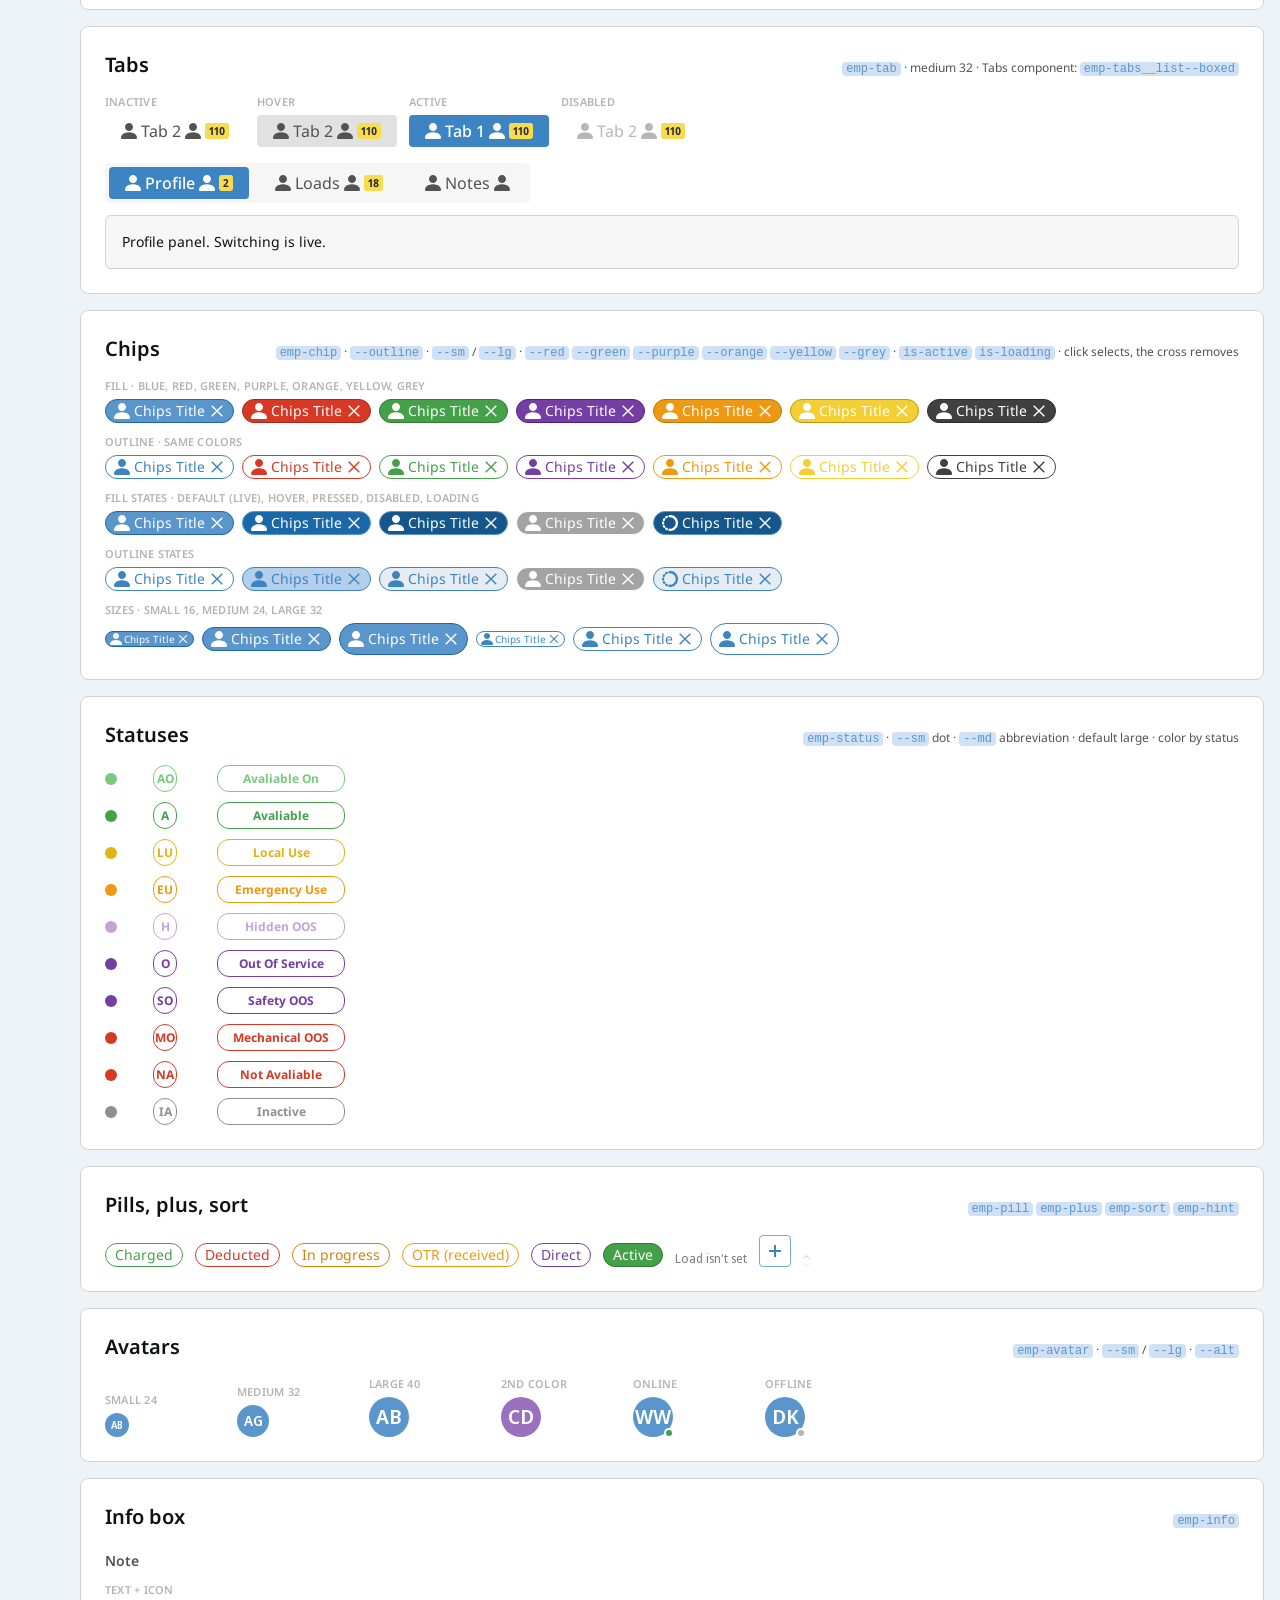
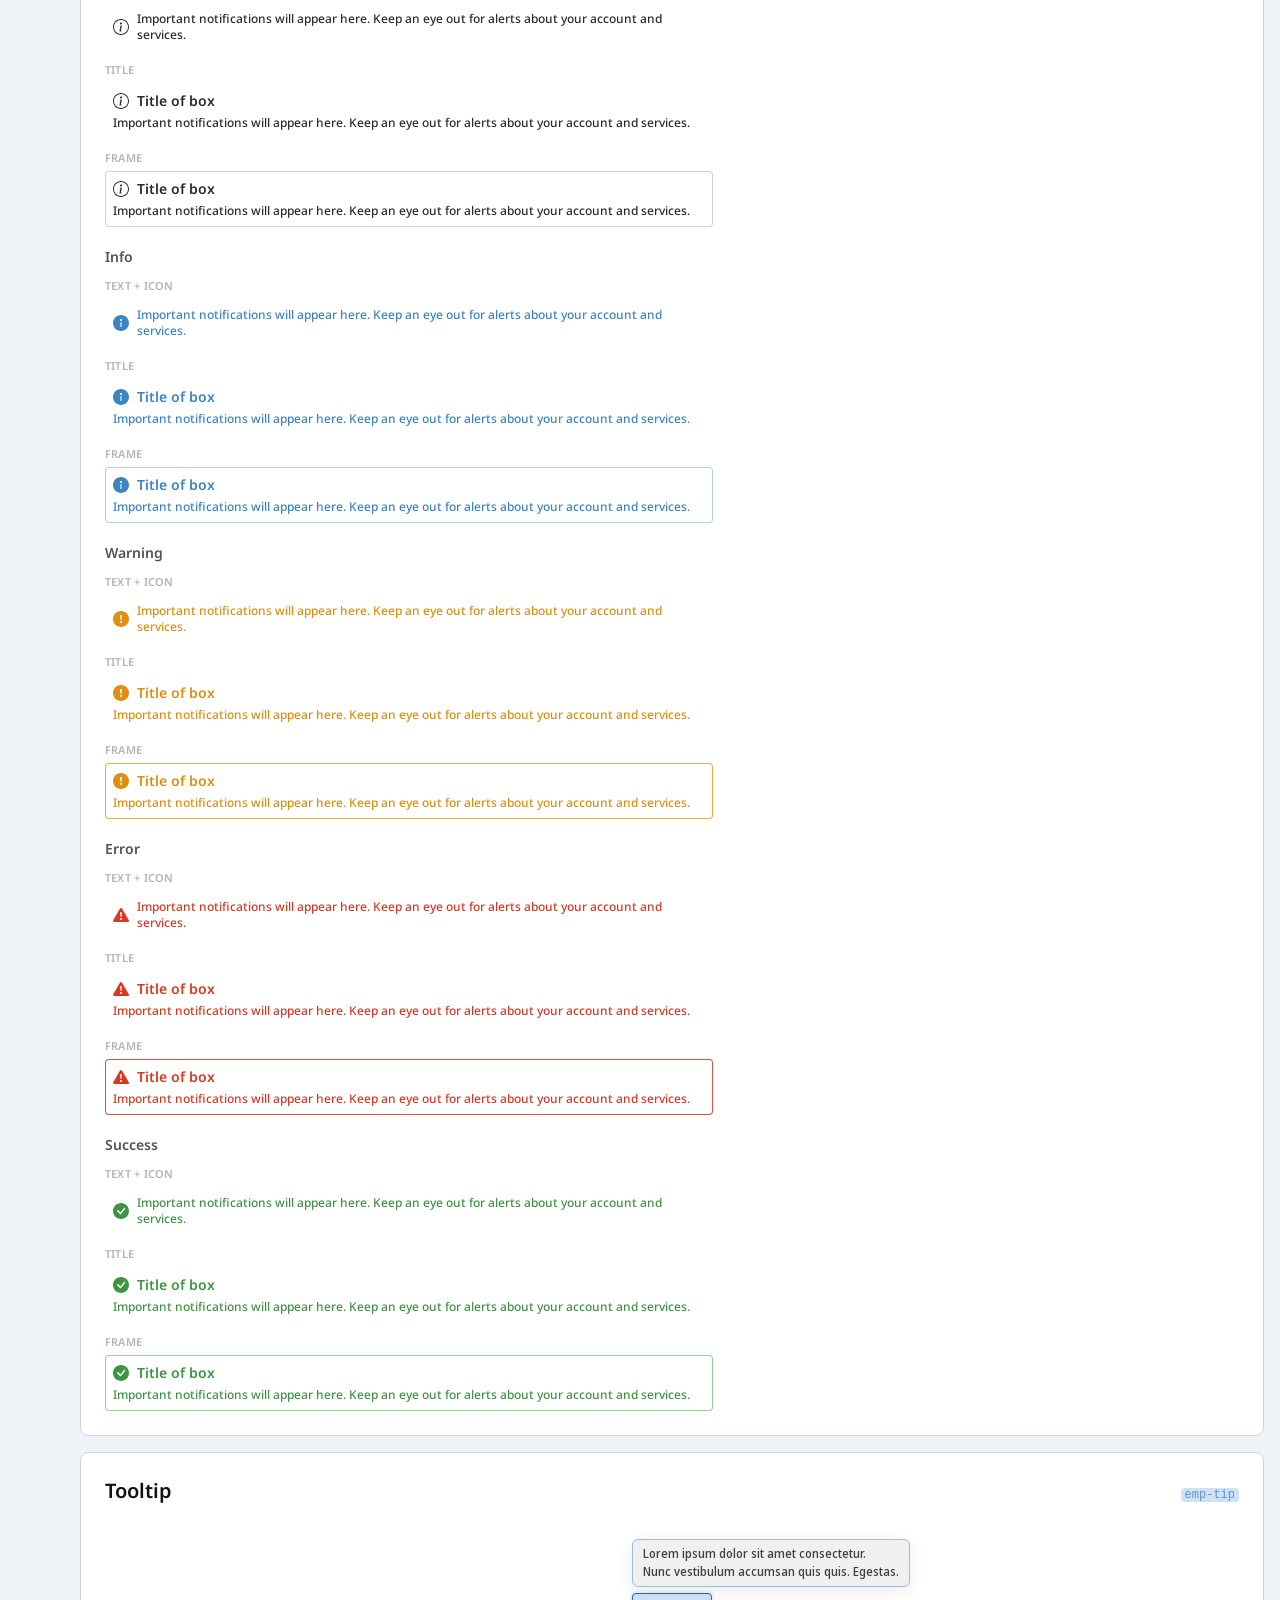
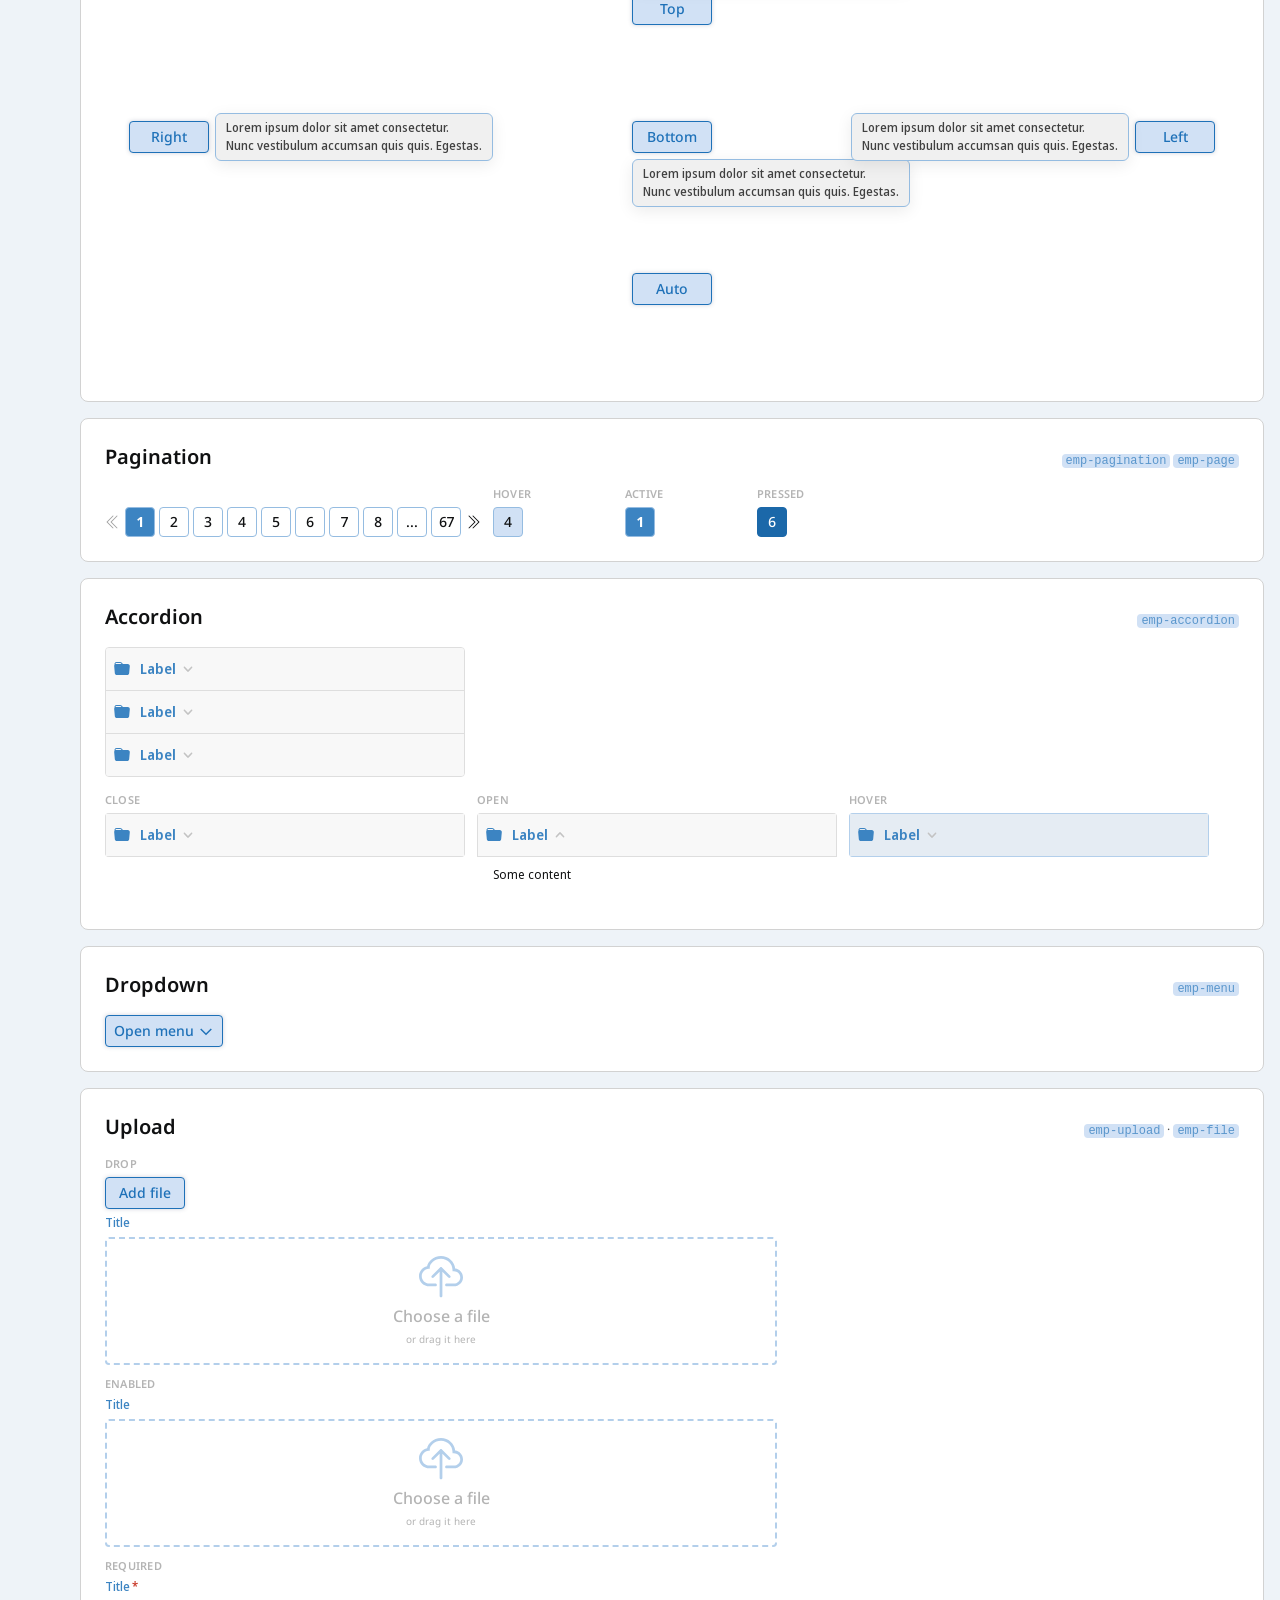
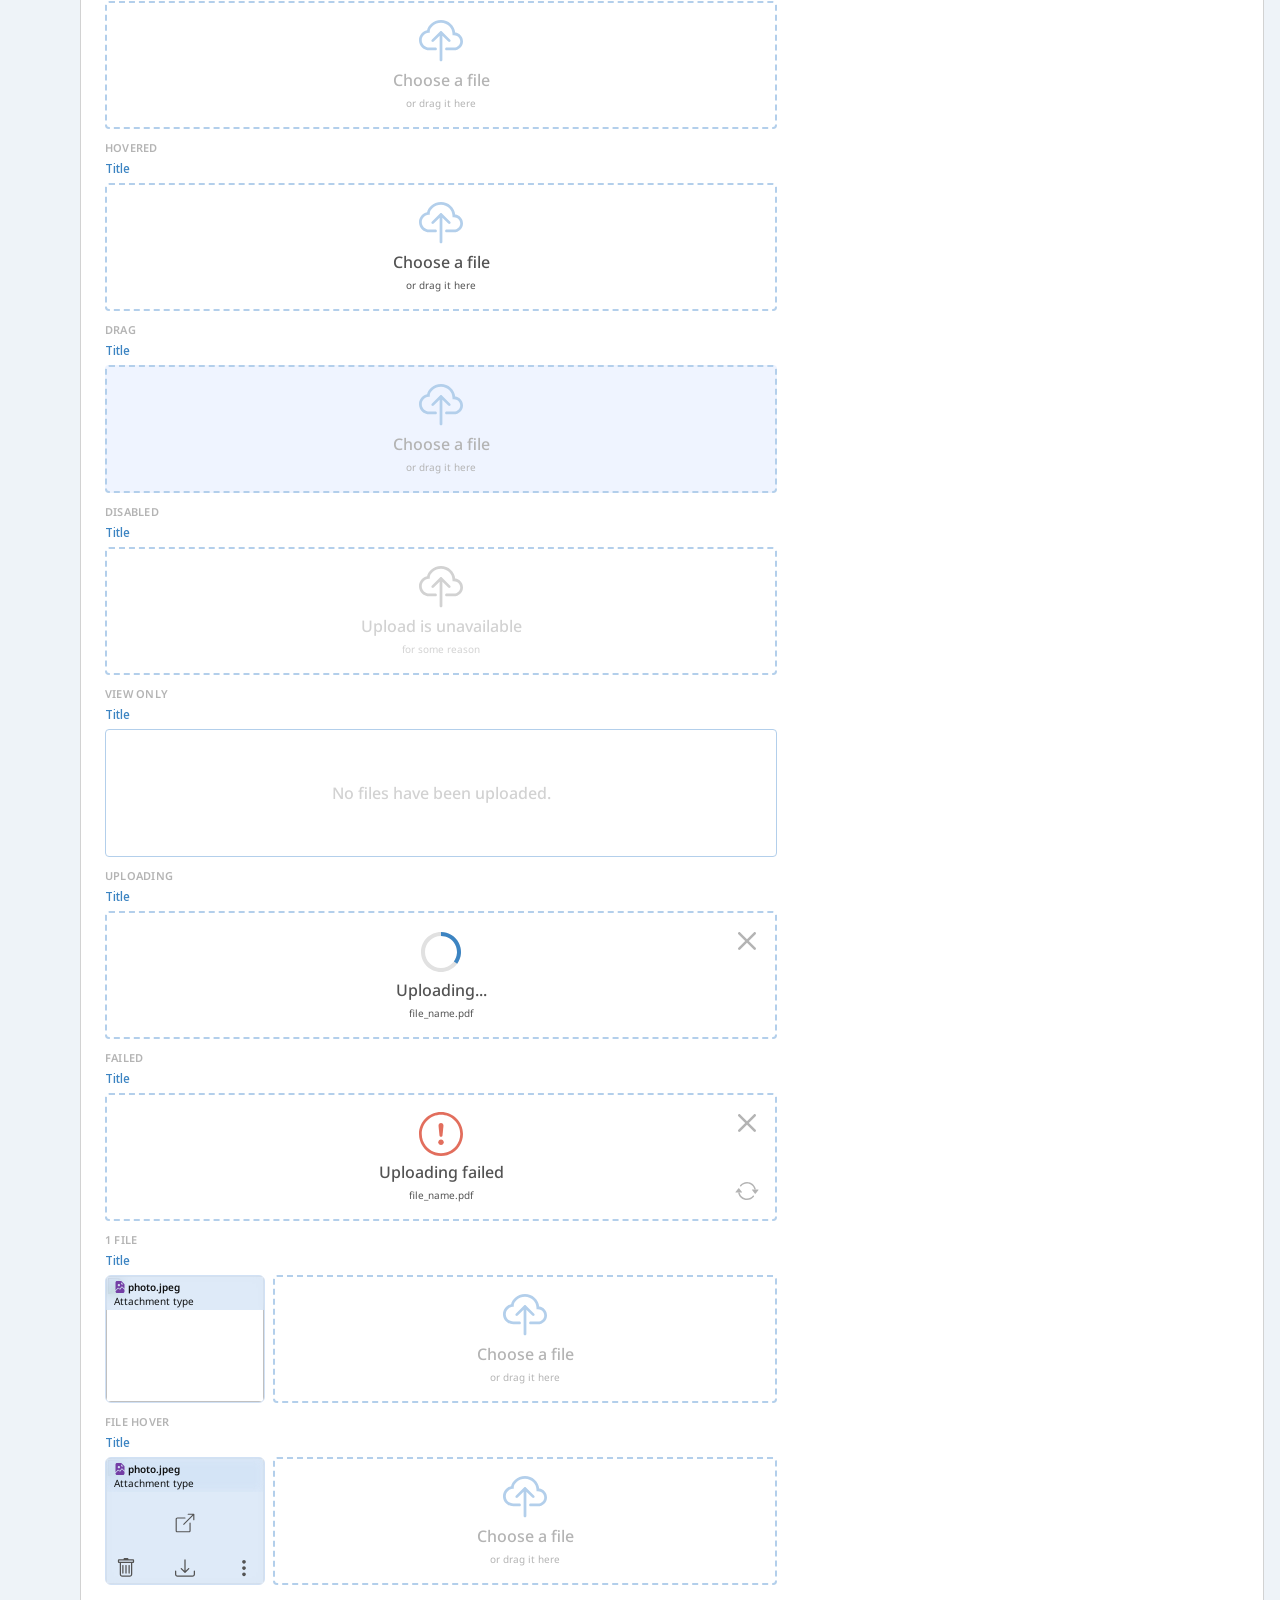
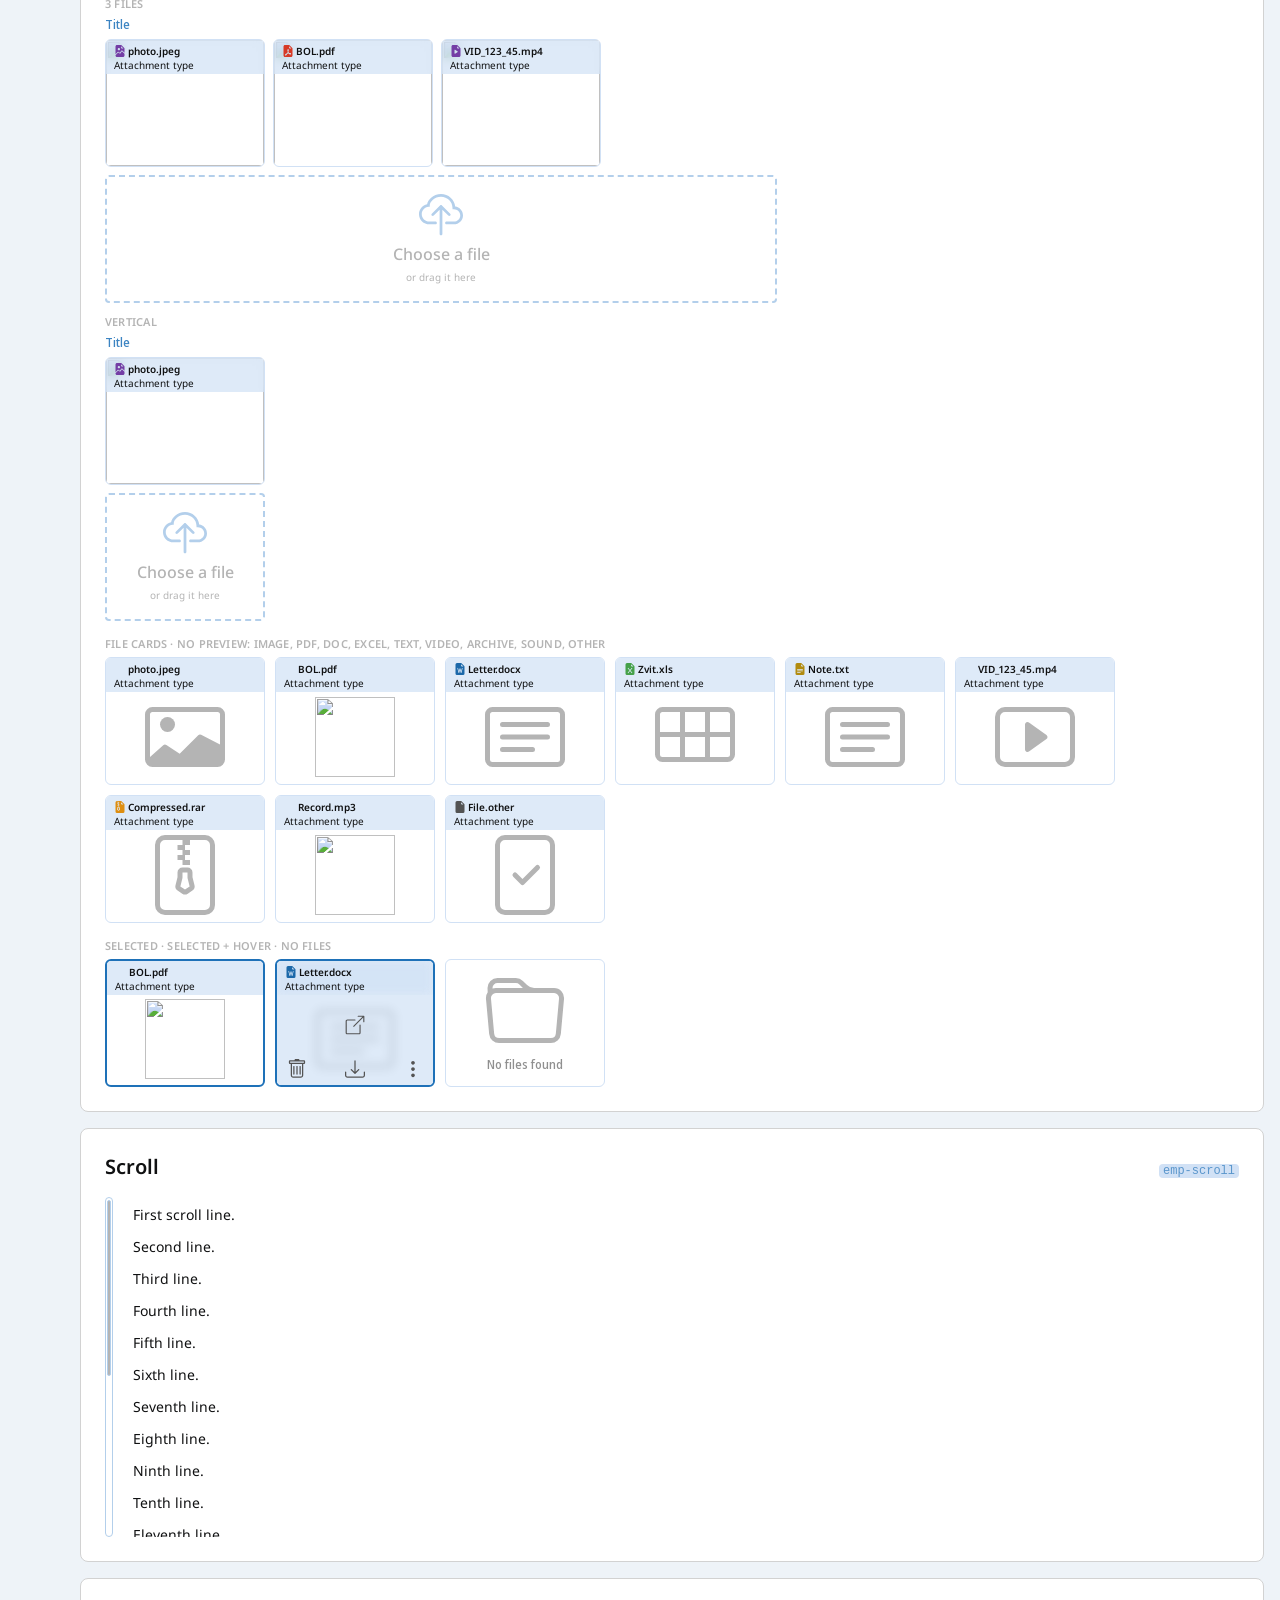
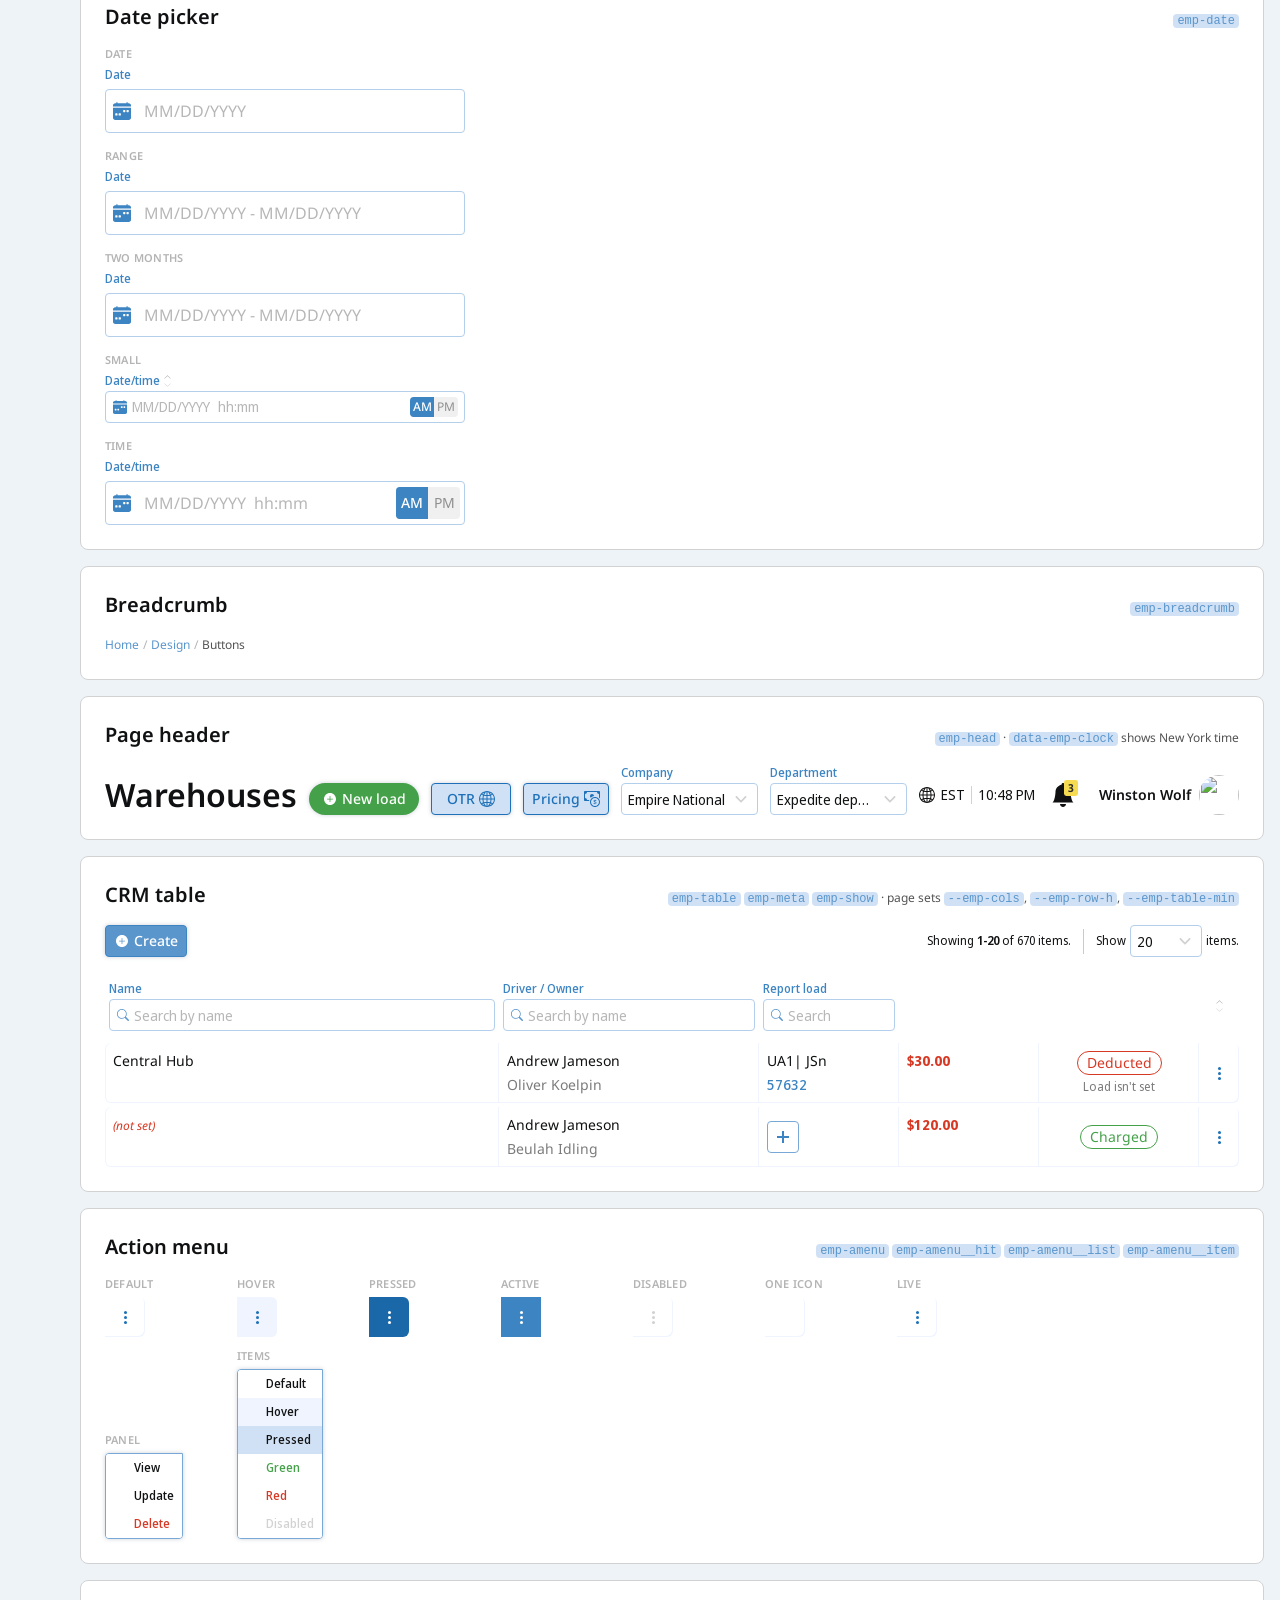
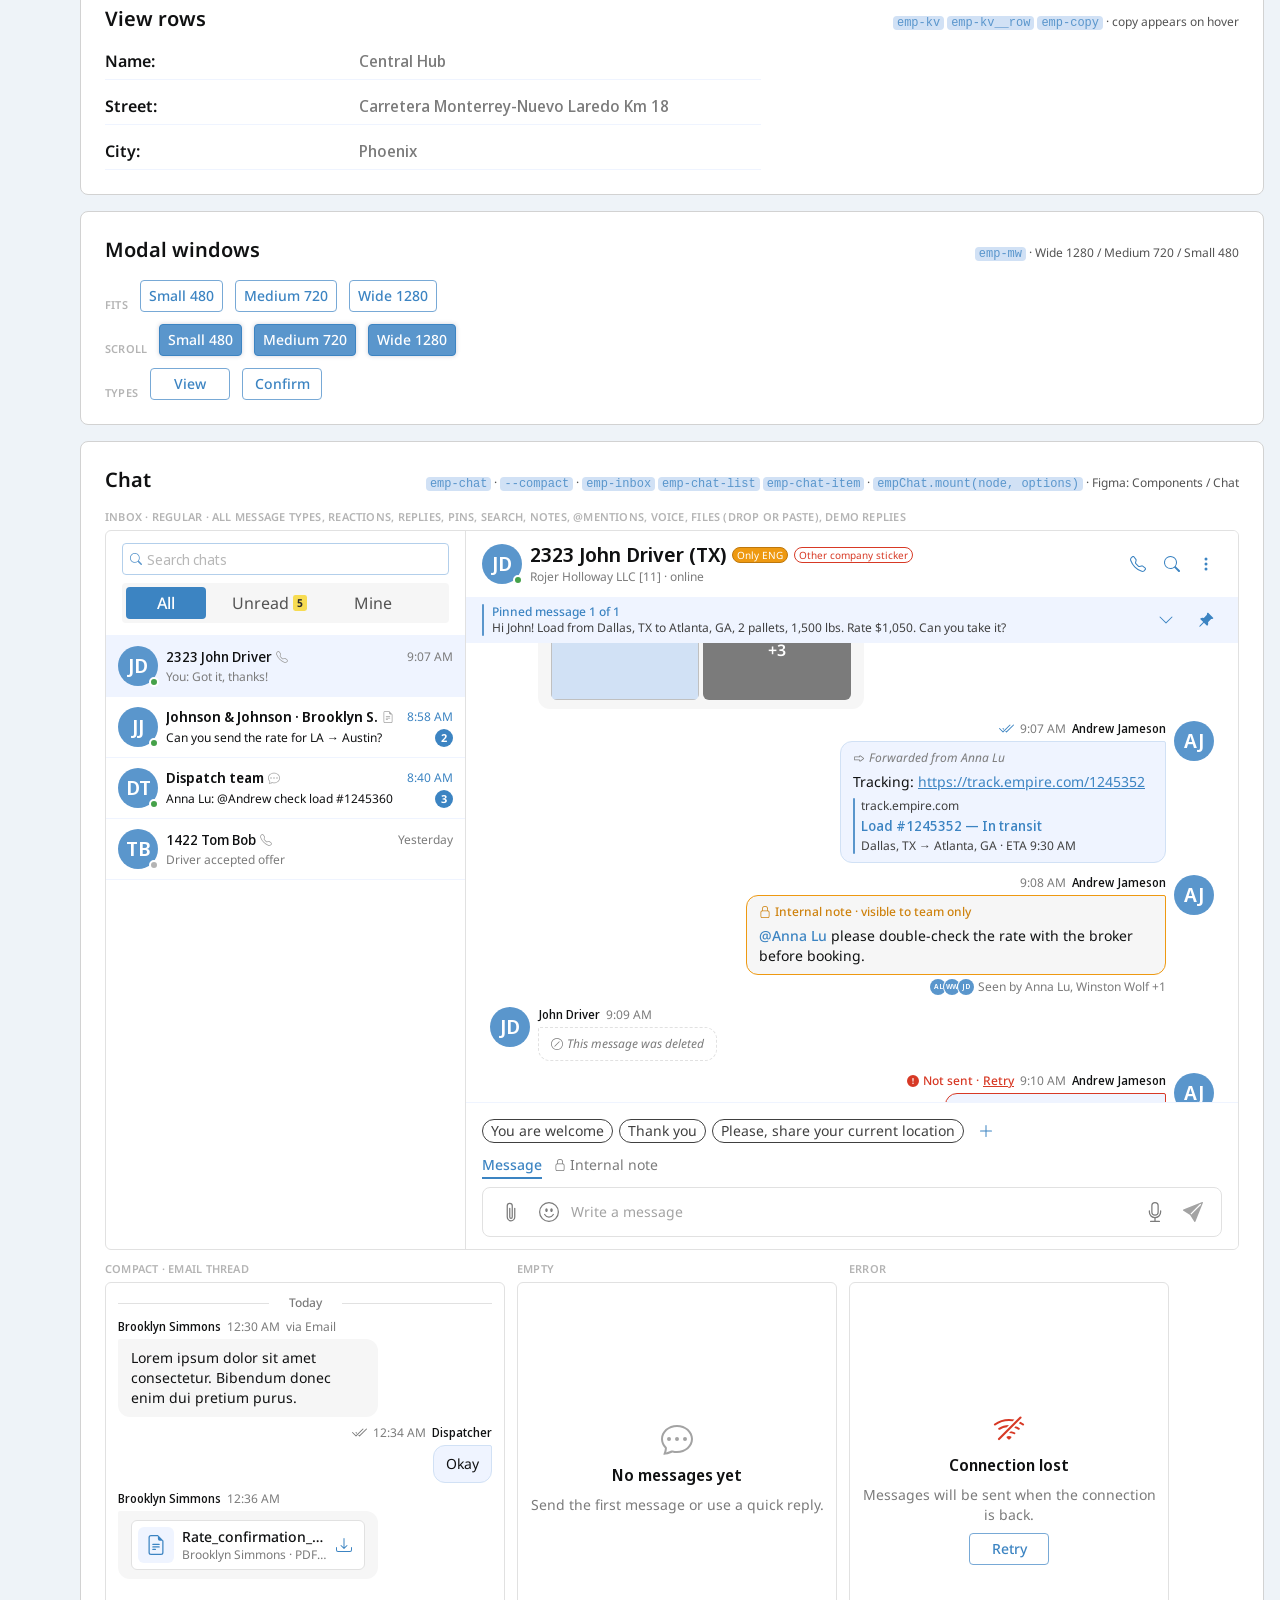
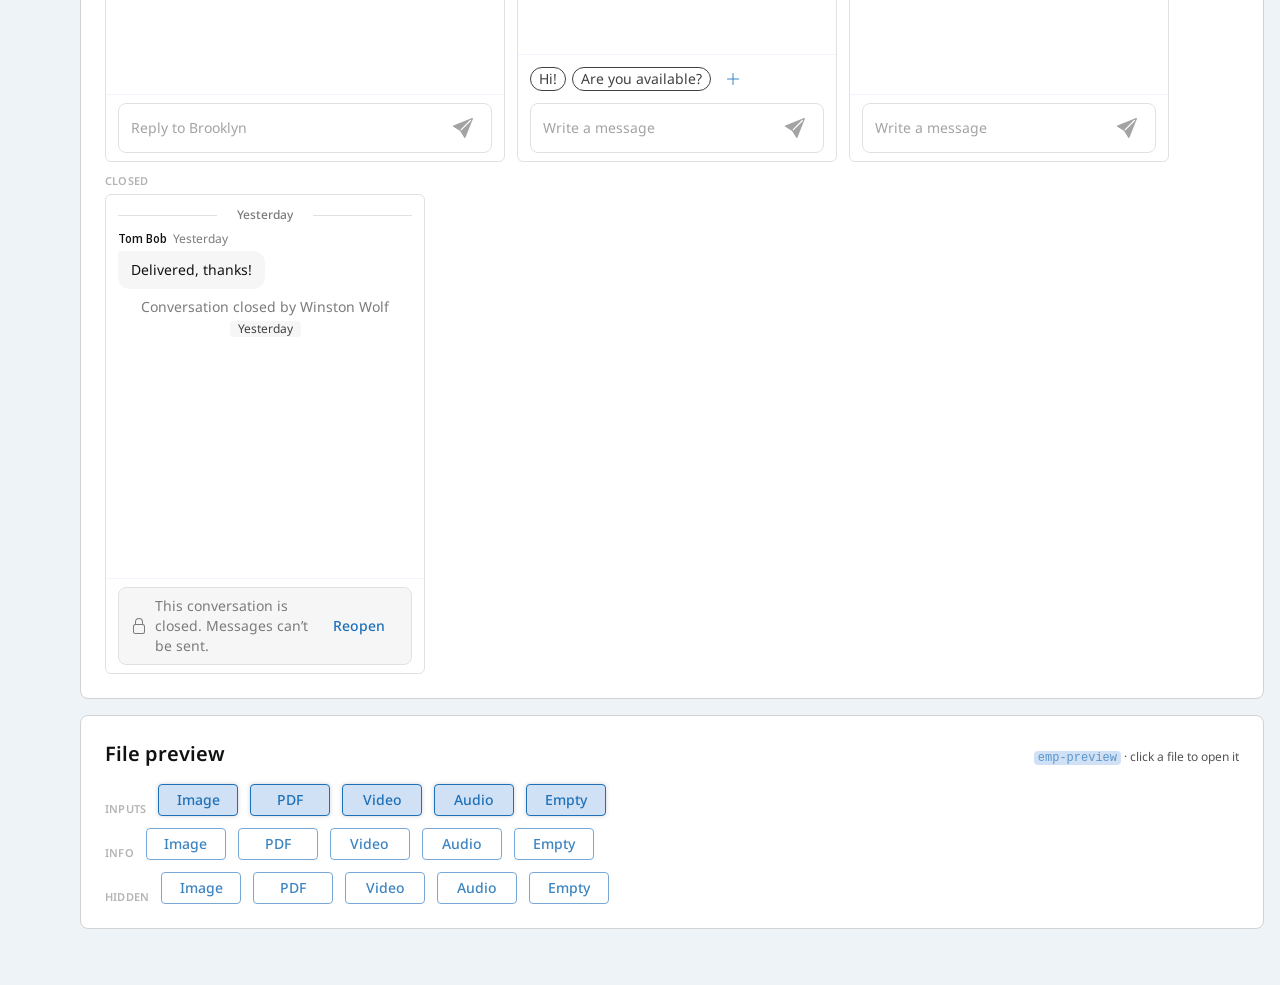
==== commit 5faee7ff: "Chats: one file row everywhere, hover toolbar next to the bubble - Global empChat.fileHtml / emp-cha" ====
--- a/index.html
+++ b/index.html
@@ -8,7 +8,7 @@
     <link rel="preconnect" href="https://fonts.gstatic.com" crossorigin>
     <link href="https://fonts.googleapis.com/css2?family=Noto+Sans+Display:wght@400;500;600&family=Noto+Sans:wdth,wght@87.5,700;100,400;100,500;100,600;100,700&display=swap" rel="stylesheet">
     <link rel="stylesheet" href="https://cdn.jsdelivr.net/npm/bootstrap@3.4.1/dist/css/bootstrap.min.css">
-    <link rel="stylesheet" href="css/empire.css?v=ds13">
+    <link rel="stylesheet" href="css/empire.css?v=ds14">
     <link rel="stylesheet" href="css/header.css?v=ds3">
     <link rel="stylesheet" href="css/toast.css?v=t2">
     <link rel="stylesheet" href="css/notifications.css?v=n3">
@@ -1778,7 +1778,7 @@
     <script src="js/toast.js?v=t5"></script>
     <script src="js/notifications.js?v=n1"></script>
     <script src="js/chat-widget.js?v=cw1"></script>
-    <script src="js/empire.js?v=ds10"></script>
+    <script src="js/empire.js?v=ds11"></script>
     <script>
         (function () {
             var types = ["primary", "secondary", "outline", "link", "additional", "alarm"];
--- a/css/empire.css
+++ b/css/empire.css
@@ -3581,12 +3581,16 @@
 .emp-chat__status--failed { color: var(--chat-danger); font-weight: 500; }
 .emp-chat__status--failed button { padding: 0; border: 0; background: none; color: inherit; font: inherit; text-decoration: underline; cursor: pointer; }
 /* attachments in bubble */
-.emp-chat__file { display: flex; align-items: center; gap: var(--x4); width: 300px; max-width: 100%; padding: var(--x3) var(--x4); border: 1px solid var(--chat-line); border-radius: var(--x3); background: var(--chat-panel); color: var(--chat-text); text-decoration: none; }
+/* File row (Figma: Chat / File) — the only way a file is shown: chat messages, BOL review, Files modal, chat widget */
+.emp-chat__file { display: flex; align-items: center; gap: var(--x4); width: 320px; max-width: 100%; padding: var(--x3) var(--x6) var(--x3) var(--x3); border: 1px solid var(--chat-line); border-radius: var(--x3); background: var(--chat-panel); color: var(--chat-text); text-align: left; text-decoration: none; }
 .emp-chat--compact .emp-chat__file { width: 240px; }
-.emp-chat__file:hover { border-color: var(--chat-accent-line); text-decoration: none; color: var(--chat-text); }
+.emp-chat__file:hover, .emp-chat__file:focus-visible { border-color: var(--chat-accent-line); background: var(--chat-out); color: var(--chat-text); text-decoration: none; outline: none; }
+.emp-chat__file-tile { display: inline-flex; align-items: center; justify-content: center; width: 36px; height: 36px; flex: 0 0 36px; border-radius: var(--x3); background: var(--chat-out); color: var(--chat-accent); }
+.emp-chat__file:hover .emp-chat__file-tile { background: var(--chat-panel); }
+.emp-chat__file-tile .emp-chat__ico { width: 20px; height: 20px; }
 .emp-chat__file-info { display: flex; flex-direction: column; min-width: 0; flex: 1 1 auto; }
-.emp-chat__file-name { font-family: "Noto Sans Display", "Noto Sans", sans-serif; font-weight: 500; white-space: nowrap; overflow: hidden; text-overflow: ellipsis; }
-.emp-chat__file-size { font-size: var(--x6); line-height: var(--x8); color: var(--chat-meta); }
+.emp-chat__file-name { font-size: var(--x7); line-height: var(--x10); font-weight: 500; color: var(--chat-text); white-space: nowrap; overflow: hidden; text-overflow: ellipsis; }
+.emp-chat__file-size { font-size: var(--x6); line-height: var(--x8); color: var(--chat-meta); white-space: nowrap; overflow: hidden; text-overflow: ellipsis; }
 .emp-chat__file .emp-chat__ico { color: var(--chat-accent); }
 .emp-chat__img { display: block; width: 300px; max-width: 100%; aspect-ratio: 3 / 2; border-radius: var(--x3); background: var(--chat-media); object-fit: cover; cursor: zoom-in; }
 .emp-chat--compact .emp-chat__img { width: 240px; }
@@ -3617,12 +3621,17 @@
 .emp-chat__seen .emp-avatar { width: 16px; height: 16px; min-width: 16px; font-size: 7px; margin-left: -6px; box-shadow: 0 0 0 1px var(--chat-panel); }
 .emp-chat__seen .emp-avatar:first-child { margin-left: 0; }
 /* hover tools + menu */
+.emp-chat__content { position: relative; }
 .emp-chat__tools {
-    position: absolute; top: calc(-1 * var(--x6)); right: var(--x24); z-index: 3;
-    display: none; align-items: center; gap: var(--x); padding: var(--x);
+    position: absolute; top: 50%; left: calc(100% + var(--x4)); z-index: 3; transform: translateY(-50%);
+    display: none; align-items: center; gap: var(--x); padding: var(--x); white-space: nowrap;
     border: 1px solid var(--chat-line); border-radius: var(--x3); background: var(--chat-panel); box-shadow: var(--chat-shadow);
 }
-.emp-chat__msg--out .emp-chat__tools { right: auto; left: var(--x24); }
+/* Hover toolbar sits right next to the bubble: on the right of an incoming message, on the left of an outgoing one.
+   In the compact chat (widget, threads) there is no room on the side, so it sits on the top edge of the bubble. */
+.emp-chat__msg--out .emp-chat__tools { left: auto; right: calc(100% + var(--x4)); }
+.emp-chat--compact .emp-chat__tools { top: var(--x6); left: auto; right: 0; transform: none; }
+.emp-chat--compact .emp-chat__msg--out .emp-chat__tools { right: auto; left: 0; }
 .emp-chat__msg:hover .emp-chat__tools, .emp-chat__msg:focus-within .emp-chat__tools, .emp-chat__msg.is-menu .emp-chat__tools { display: flex; }
 .emp-chat__msg.is-deleted .emp-chat__tools { display: none; }
 .emp-chat__tools .emp-chat__btn { width: 28px; height: 28px; }
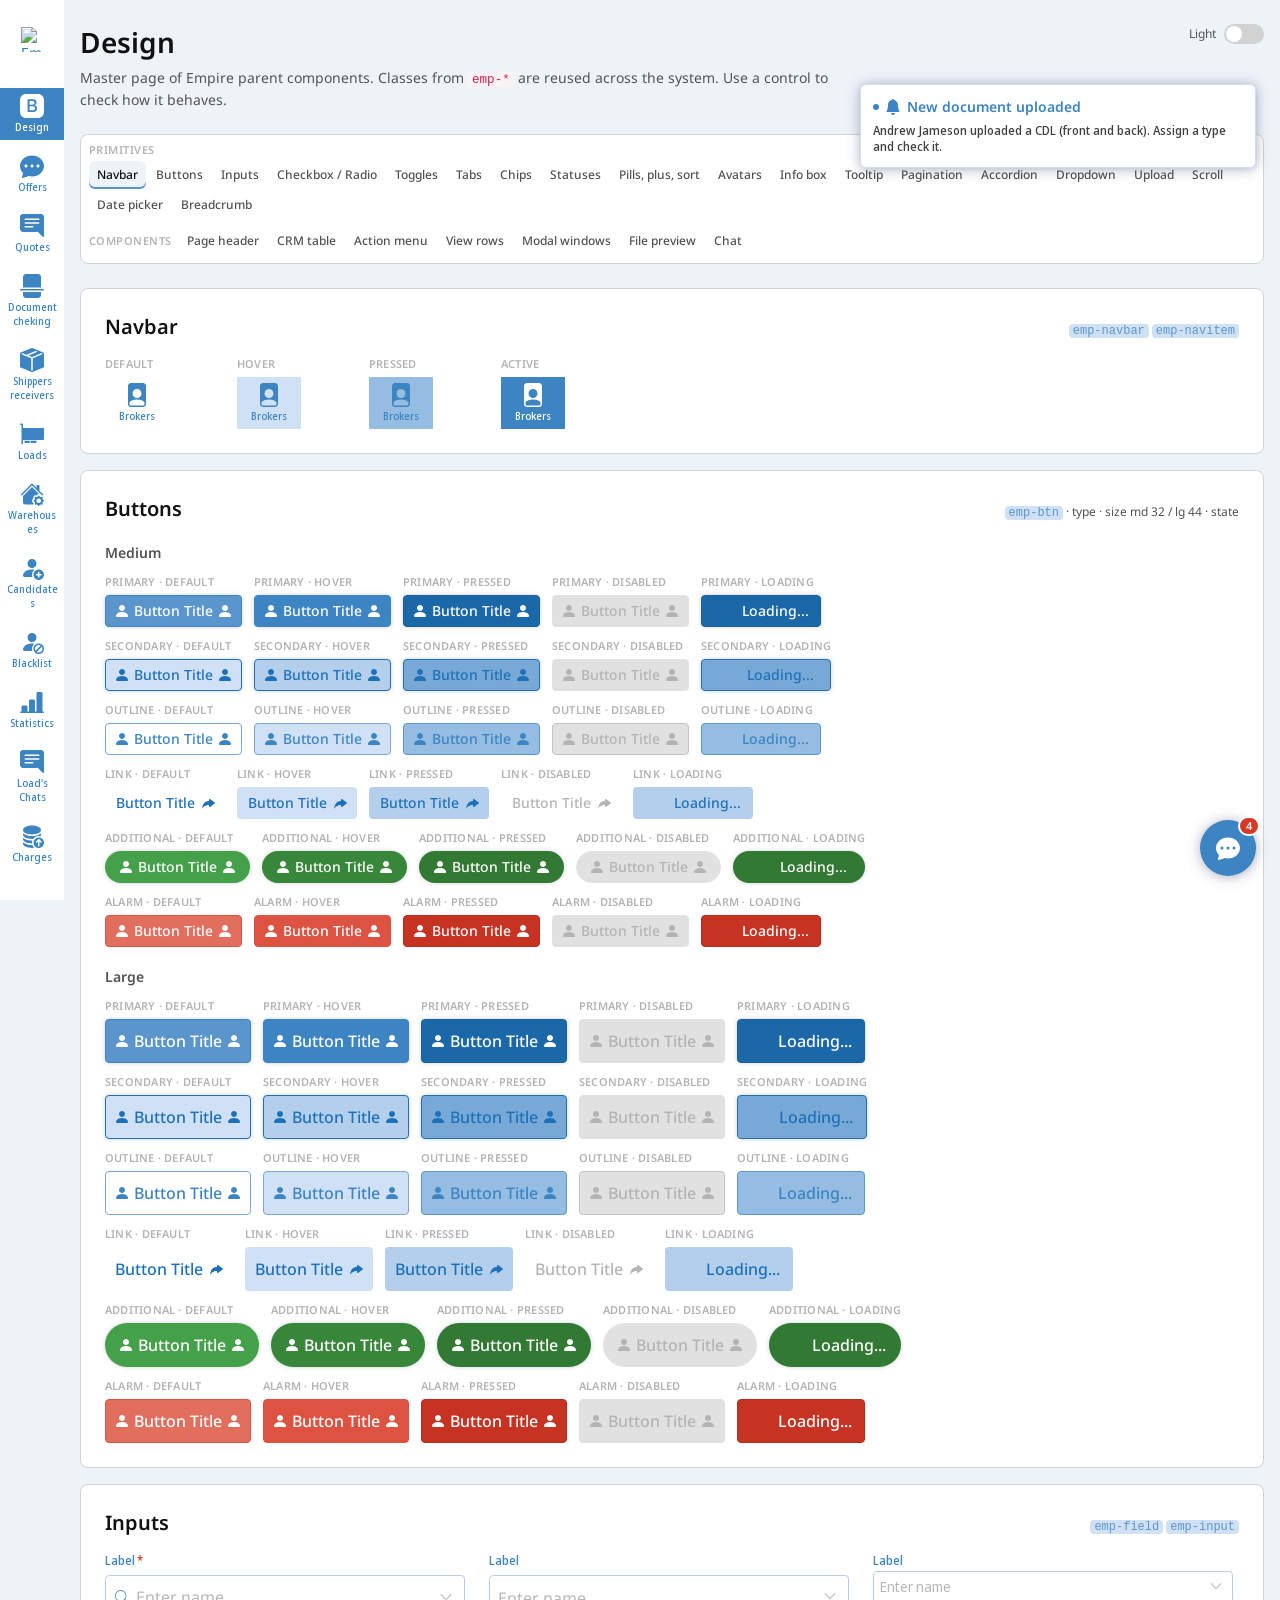
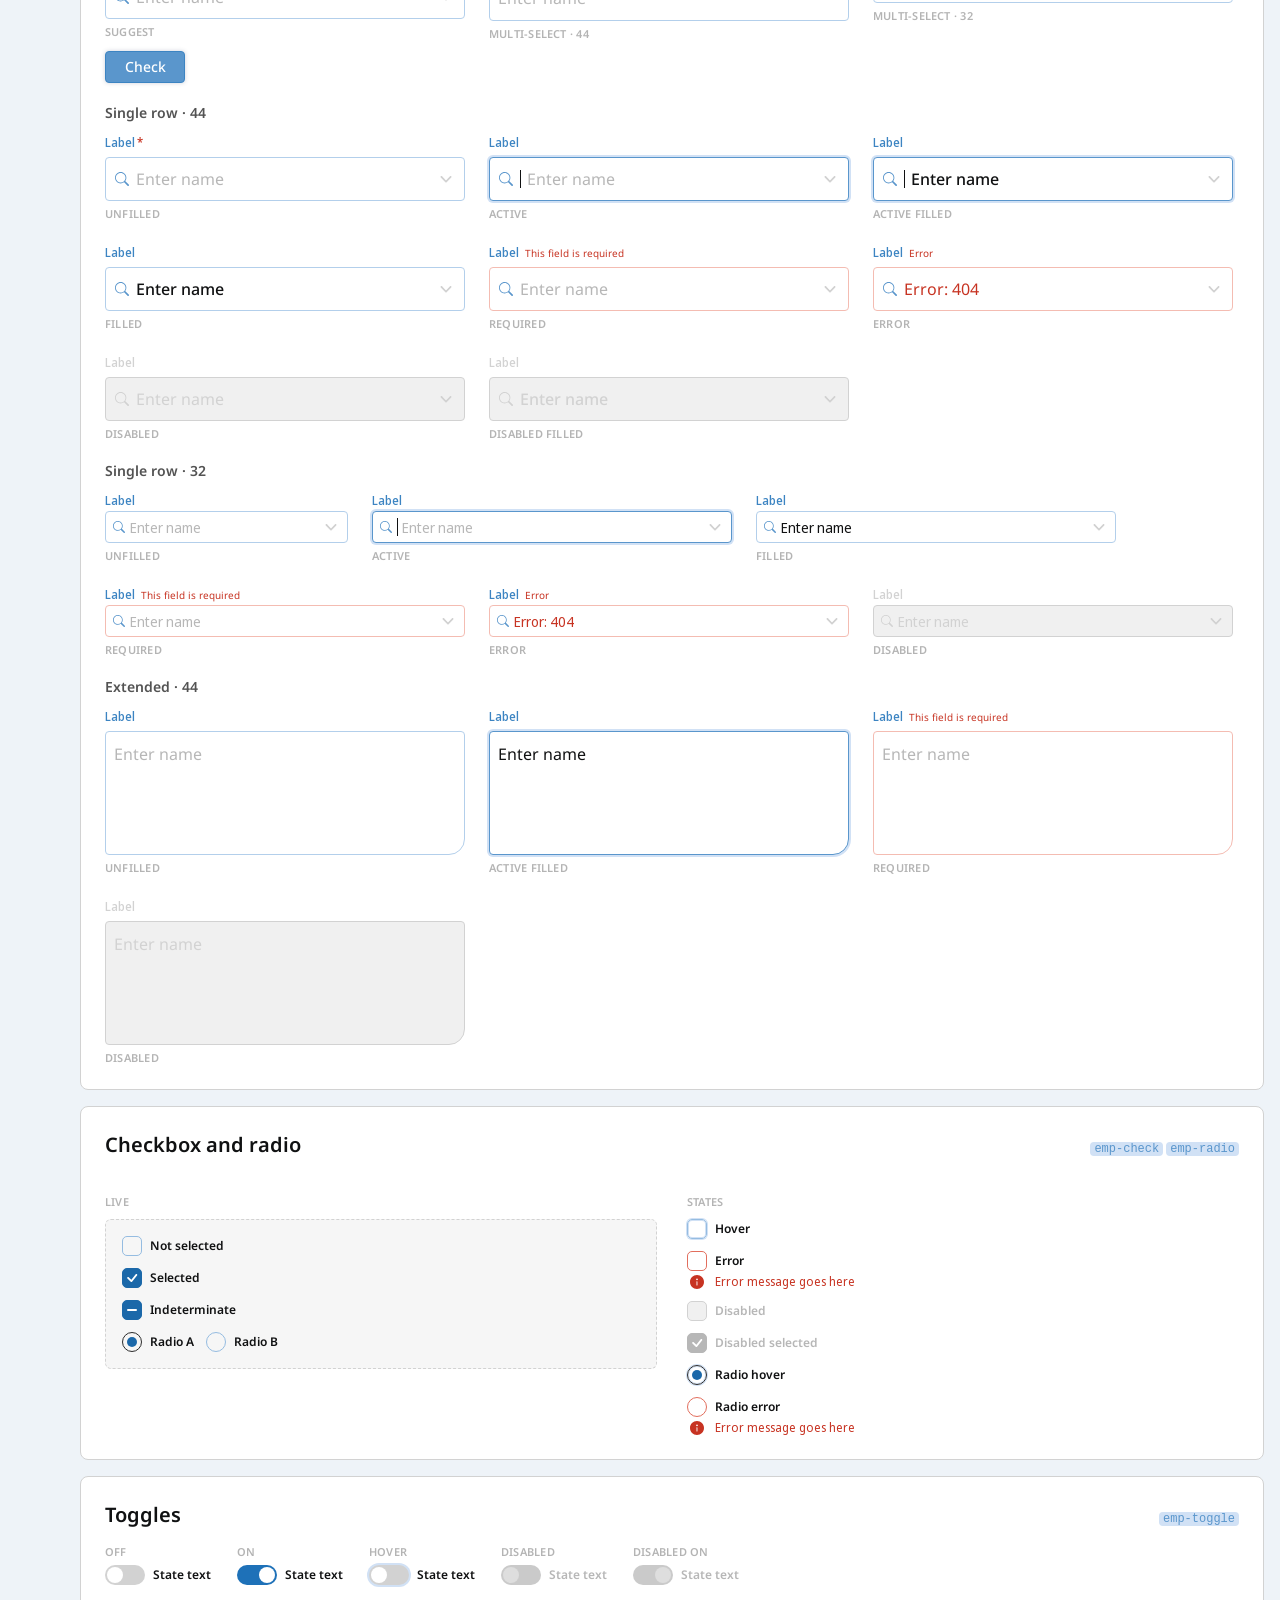
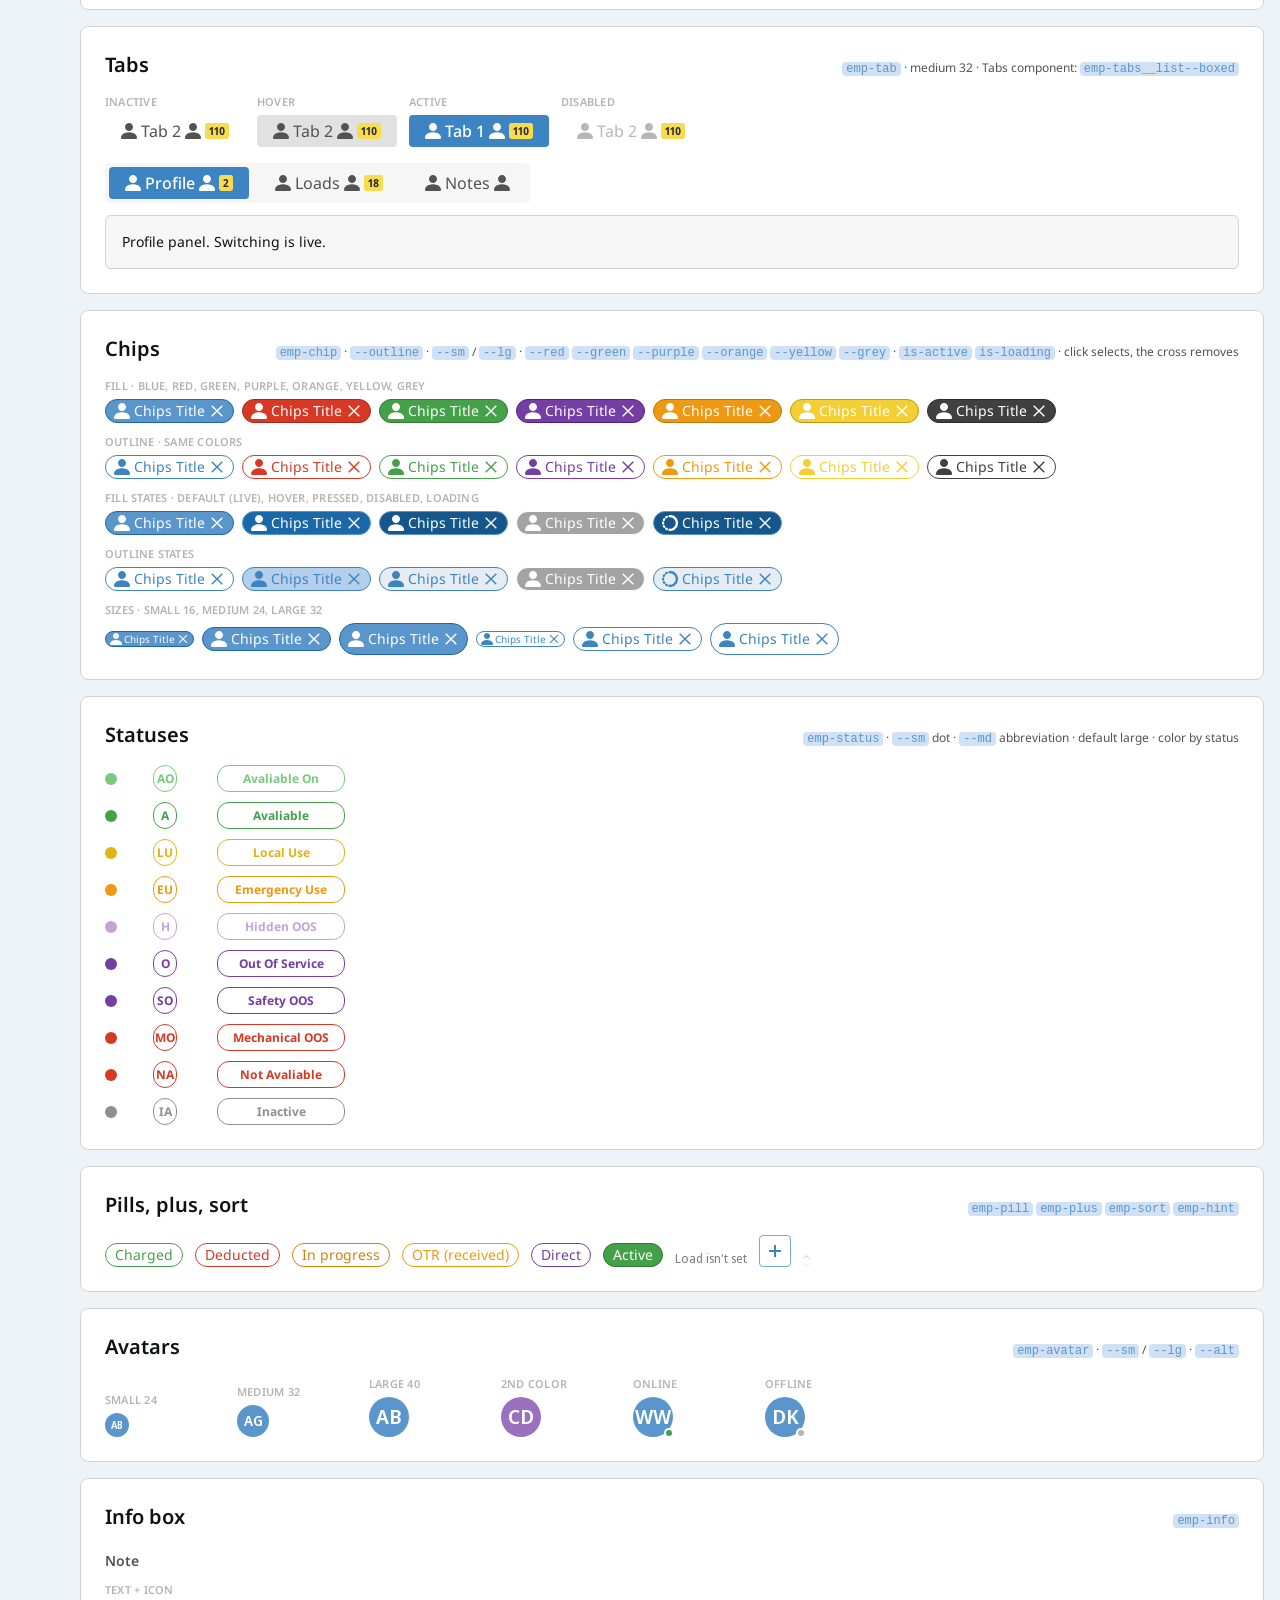
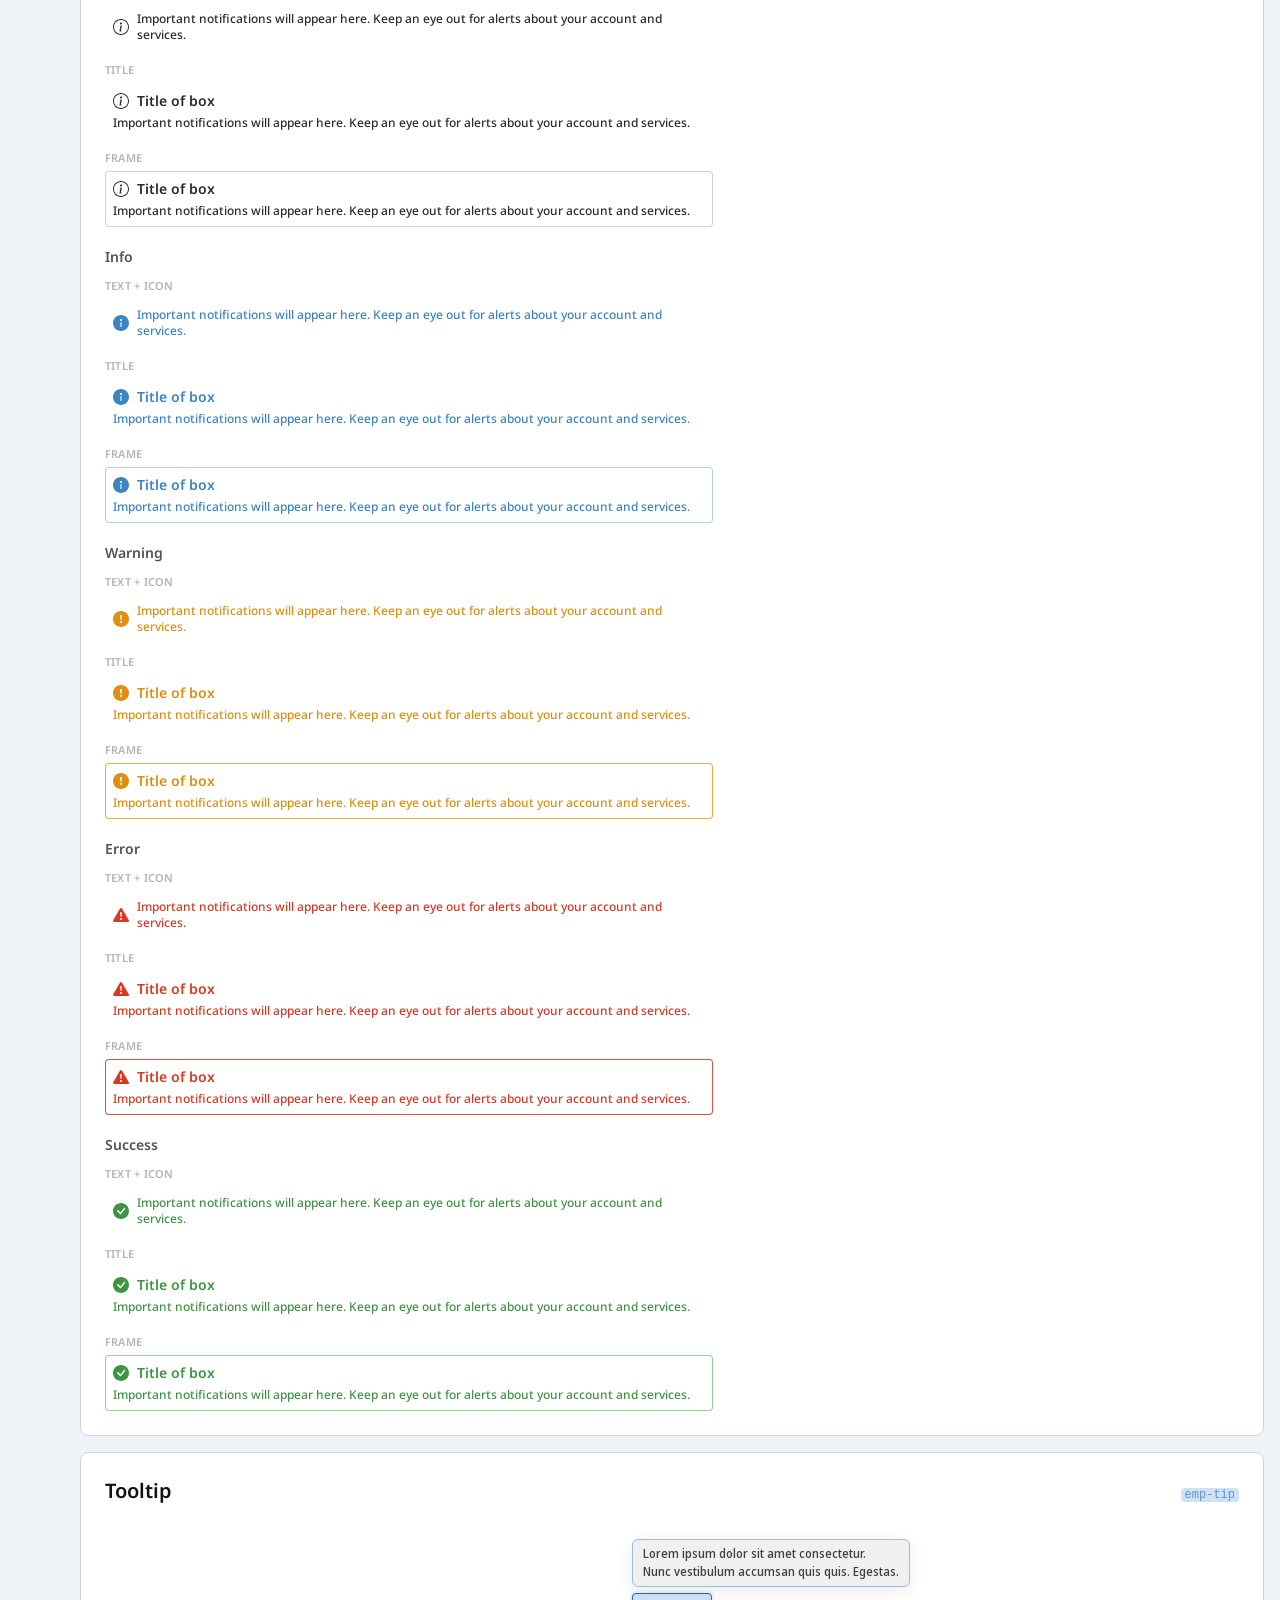
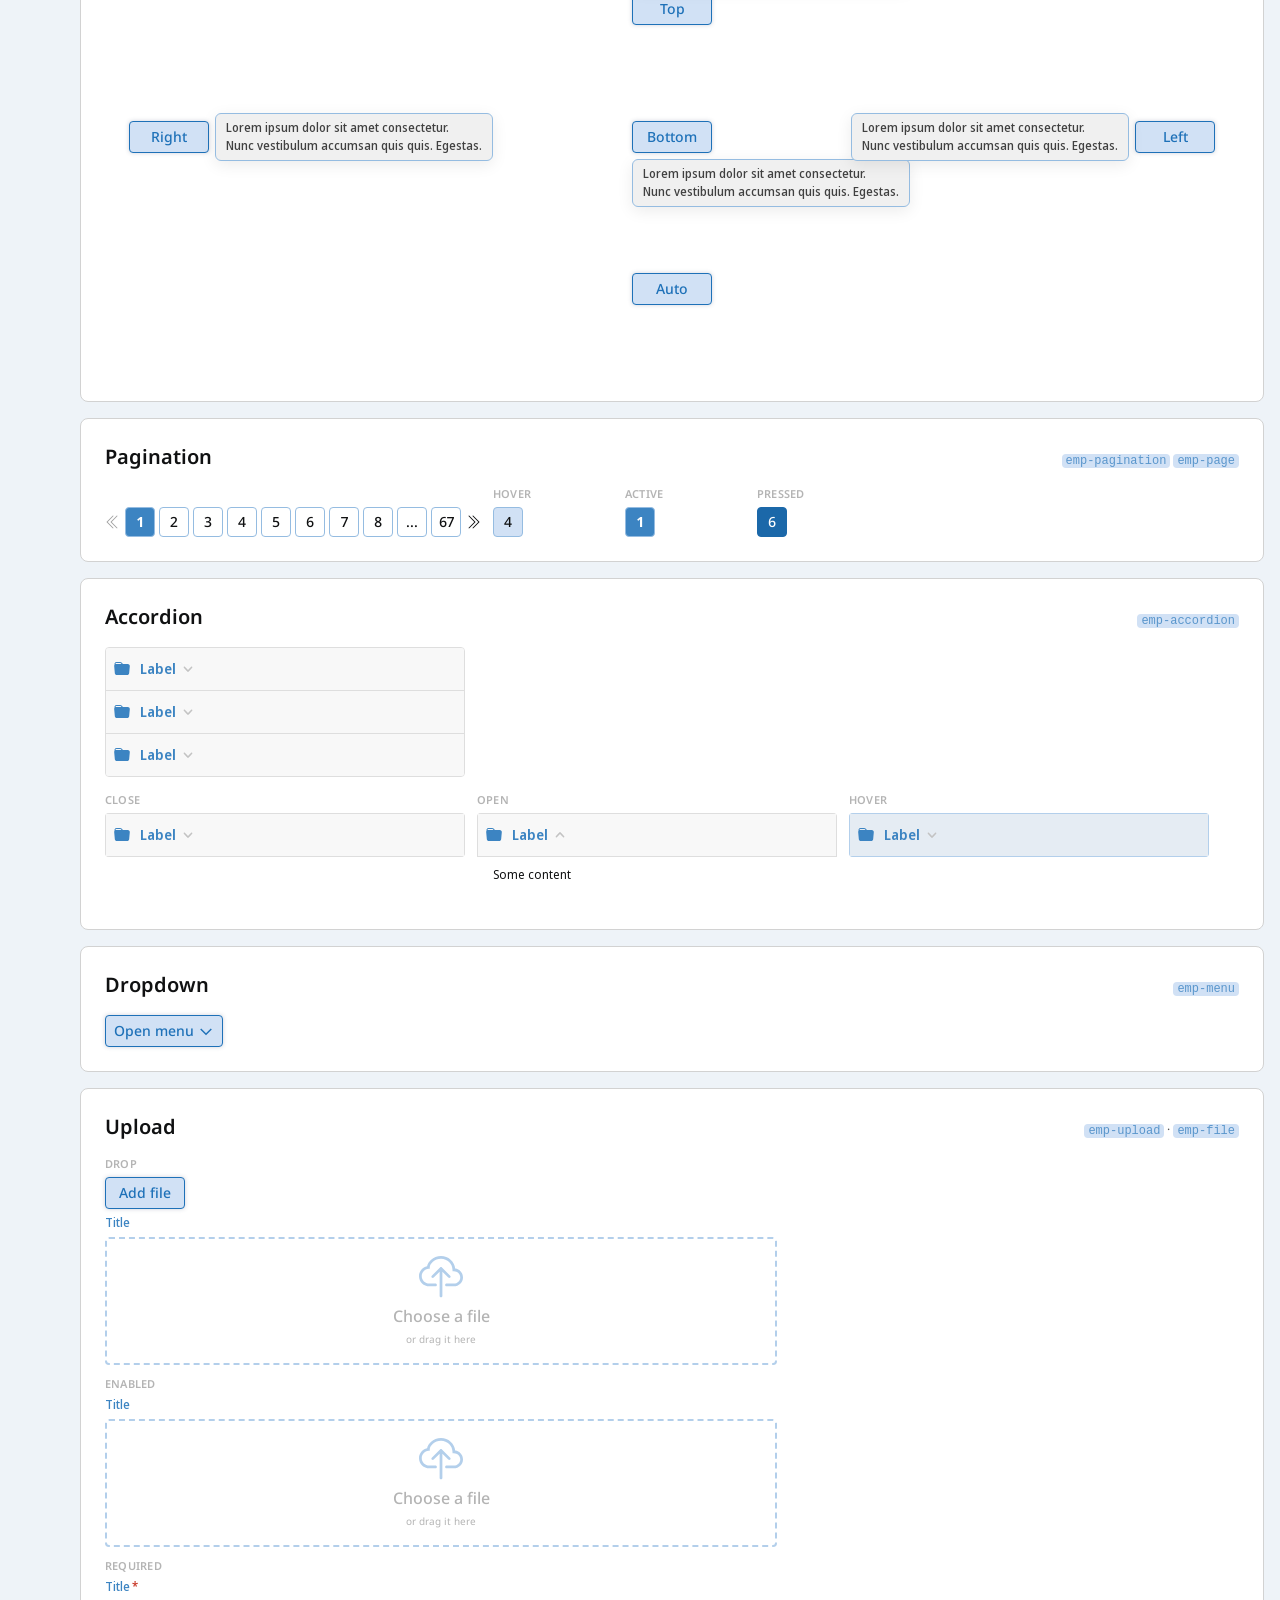
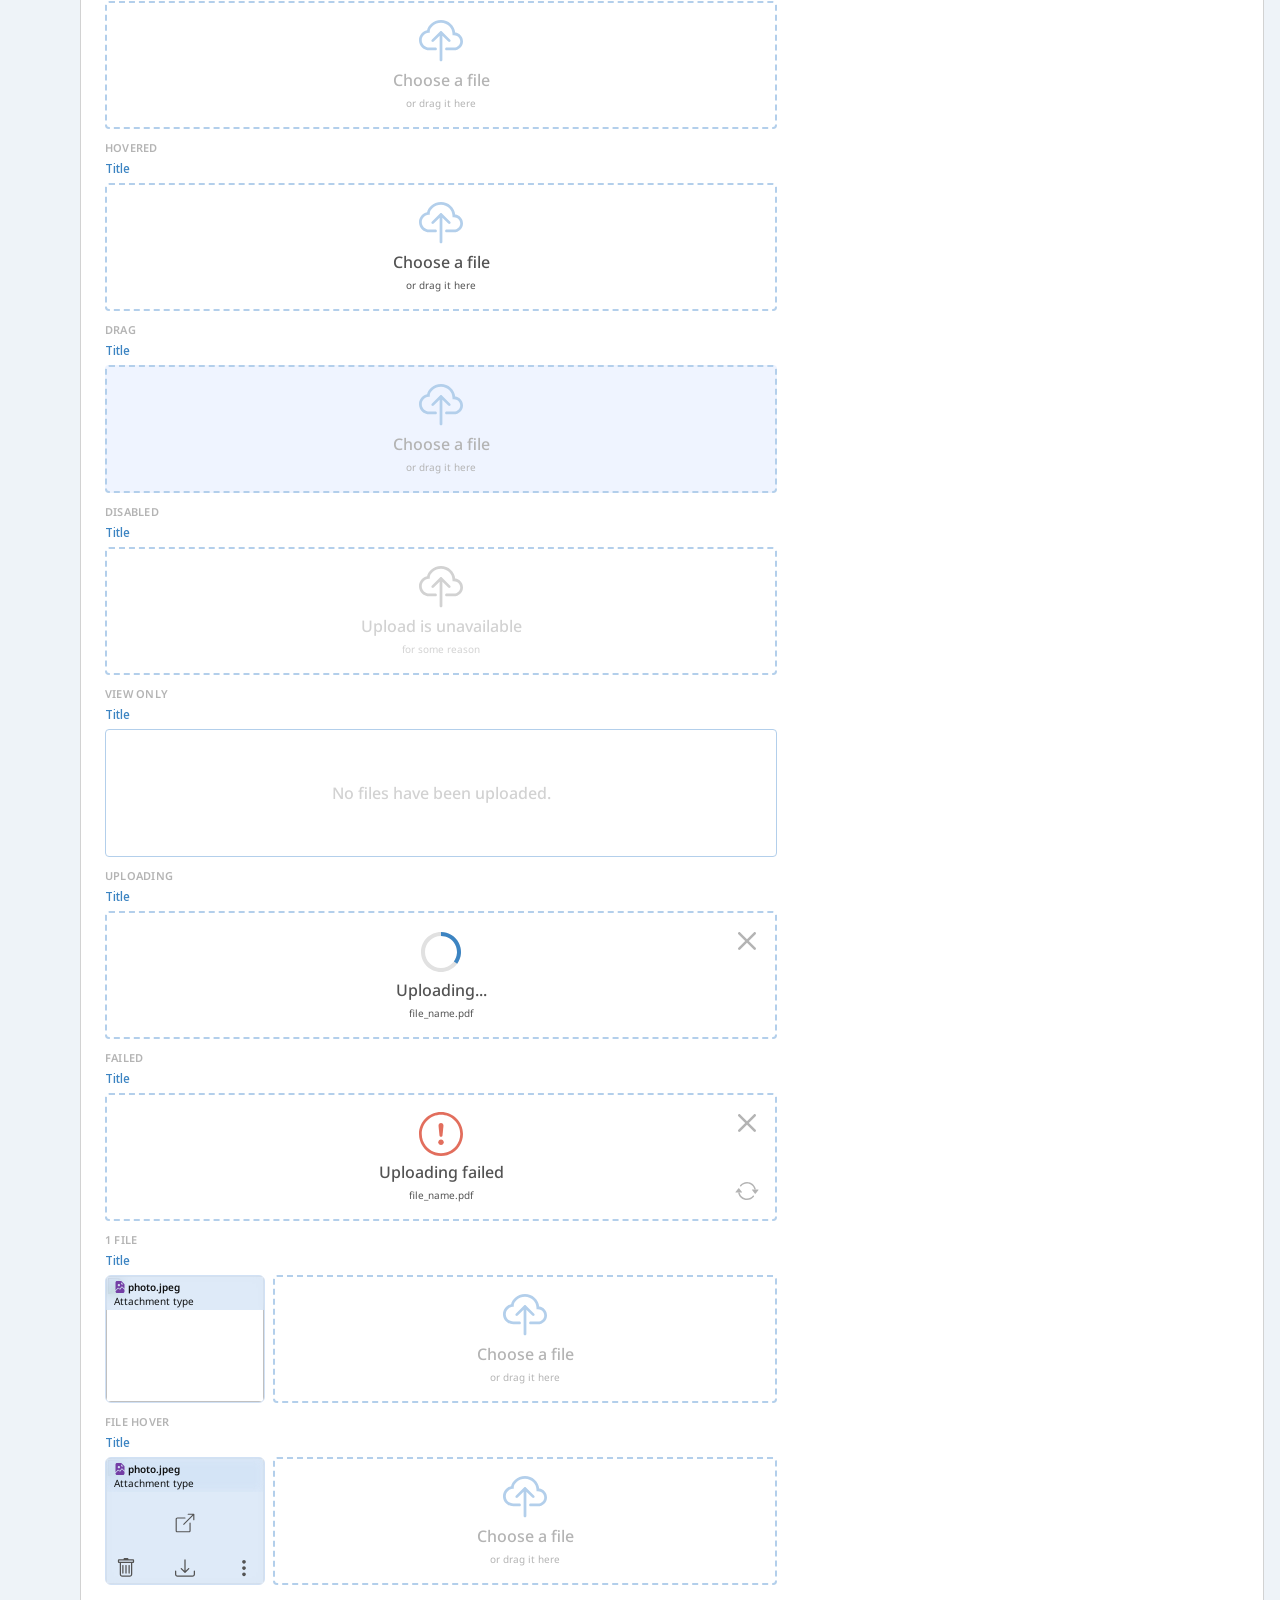
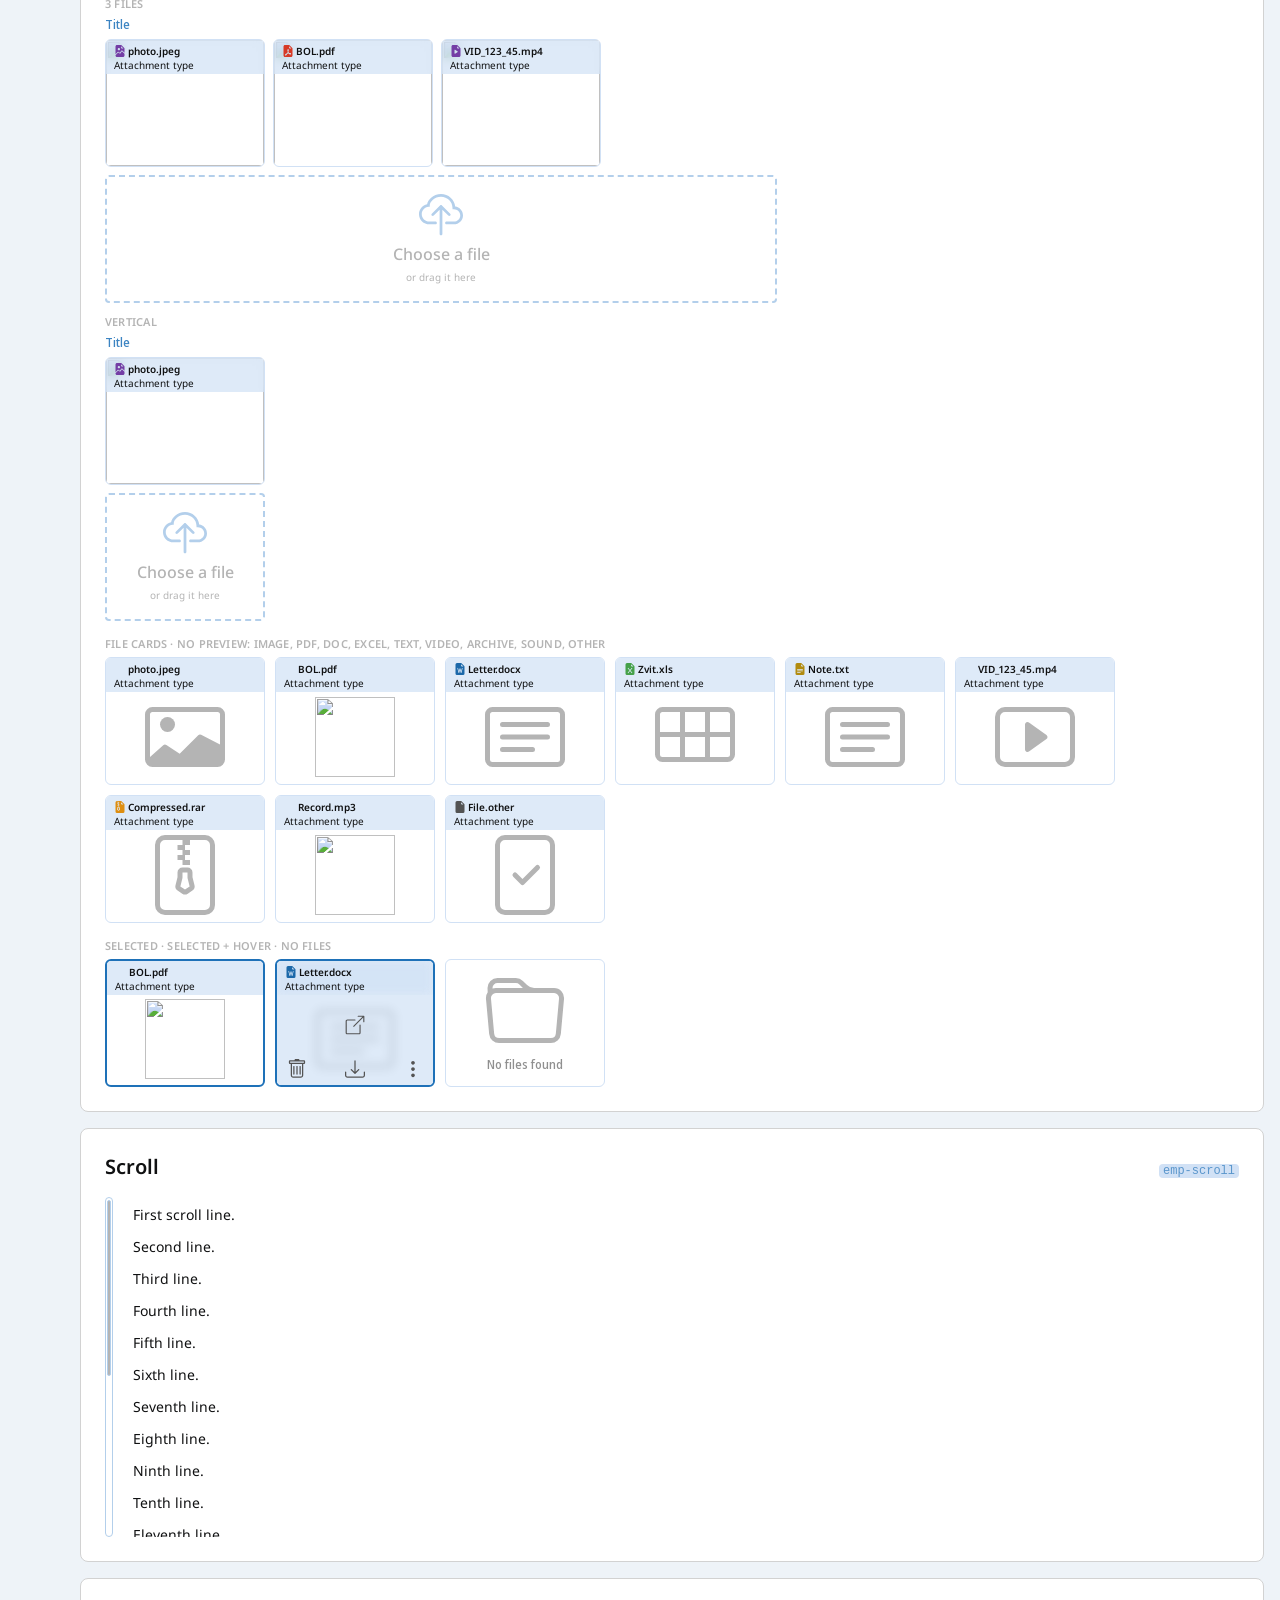
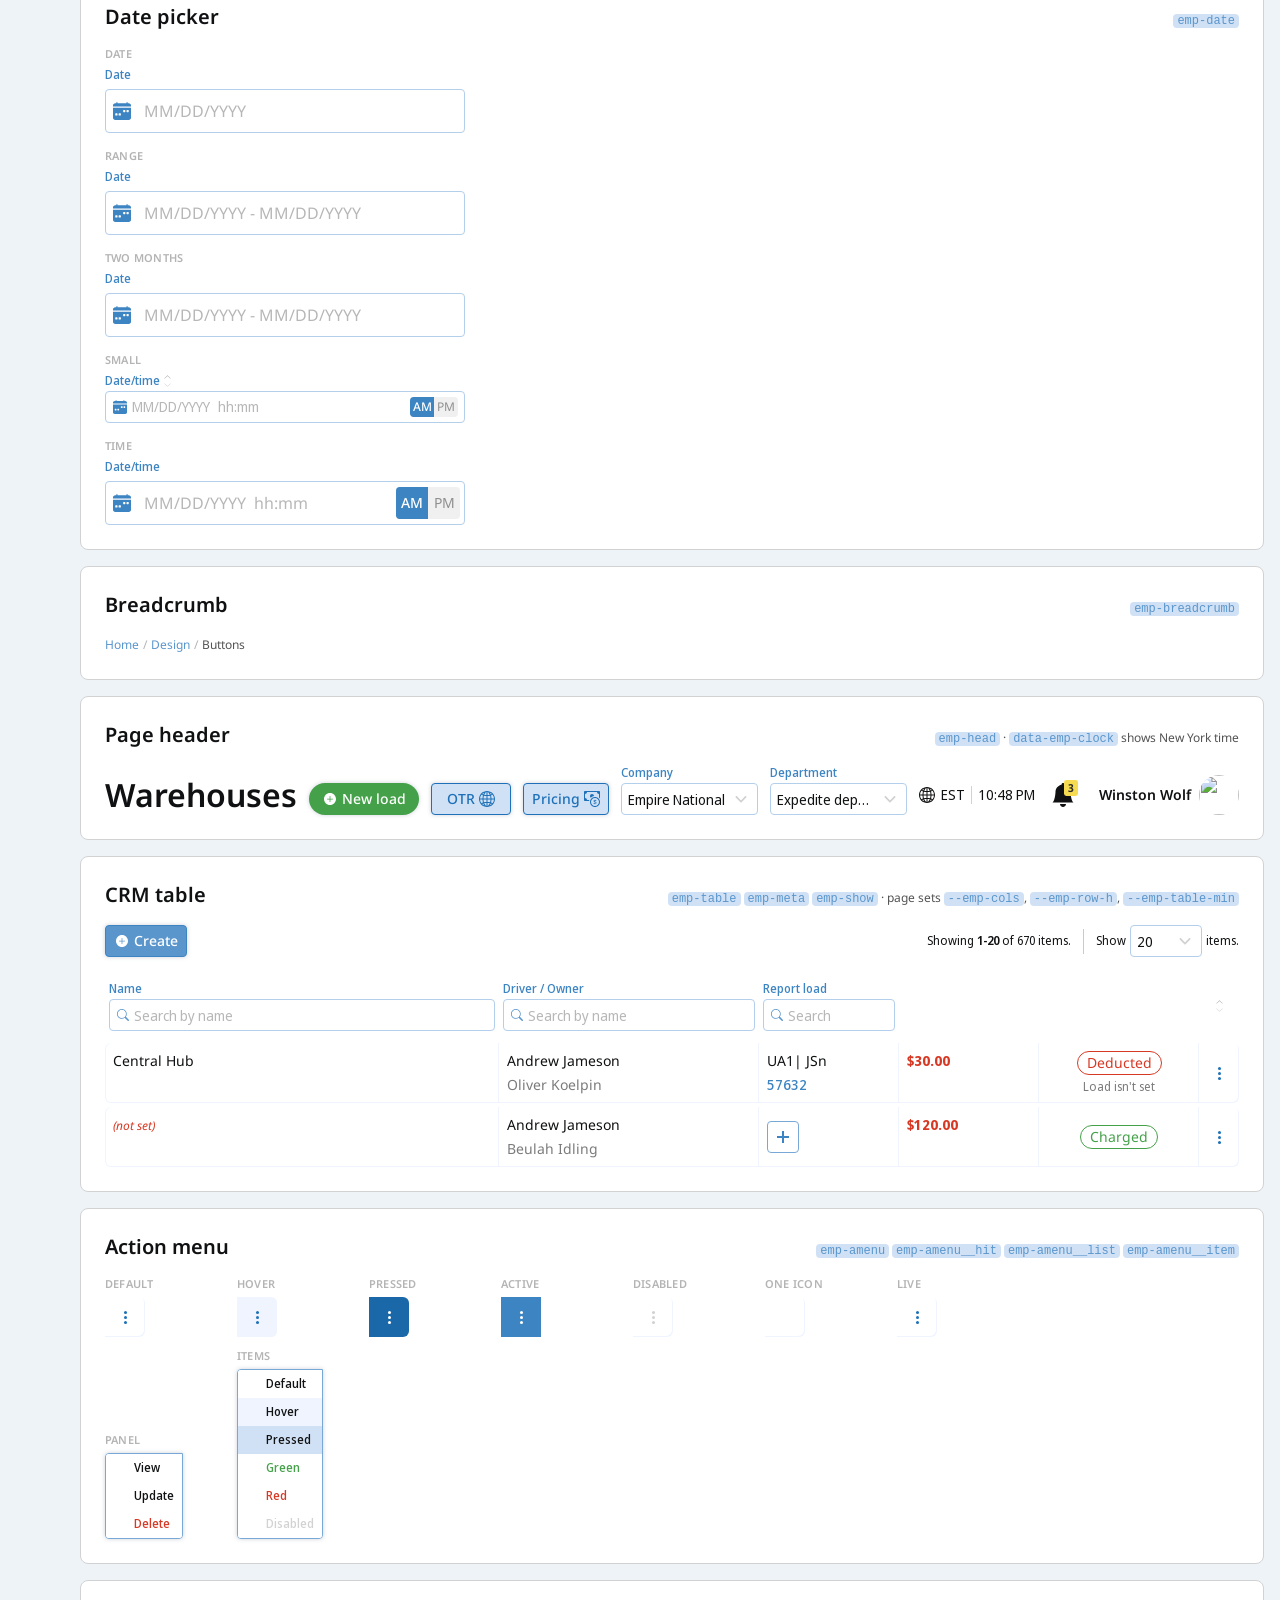
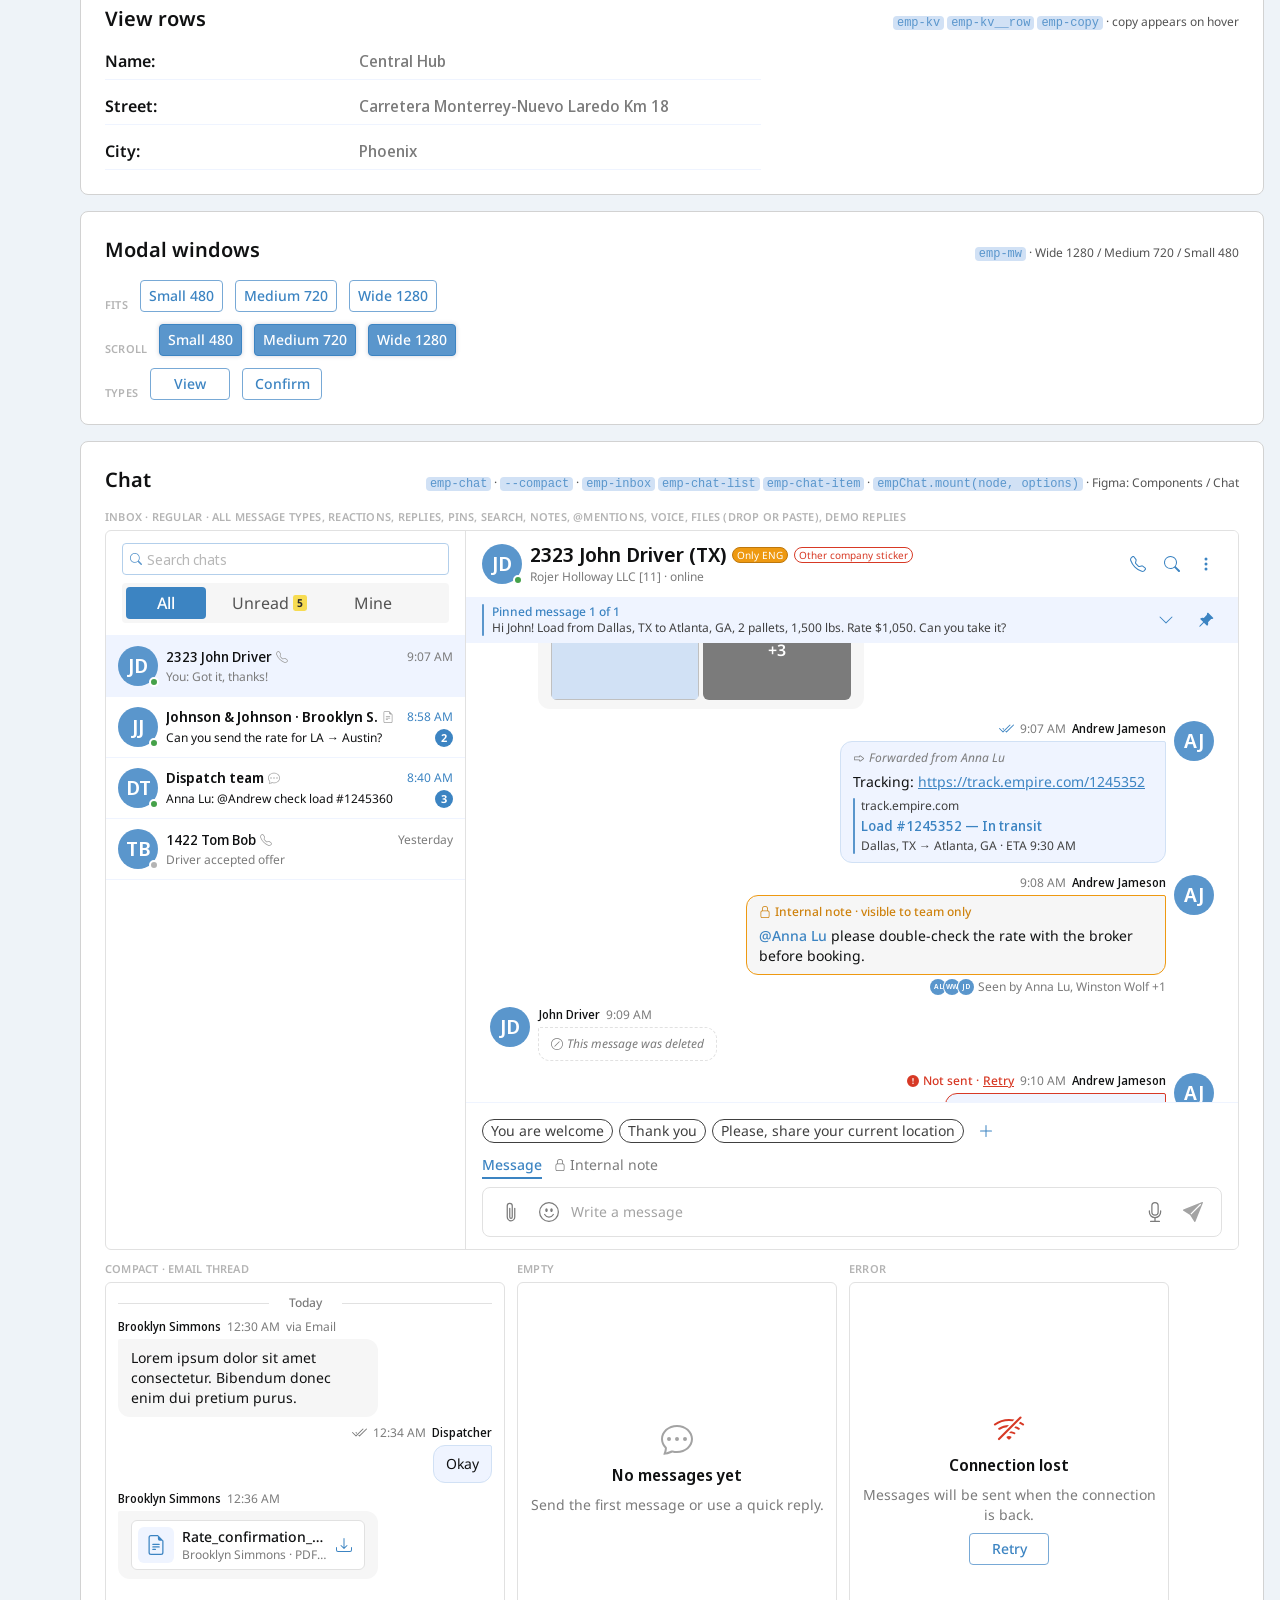
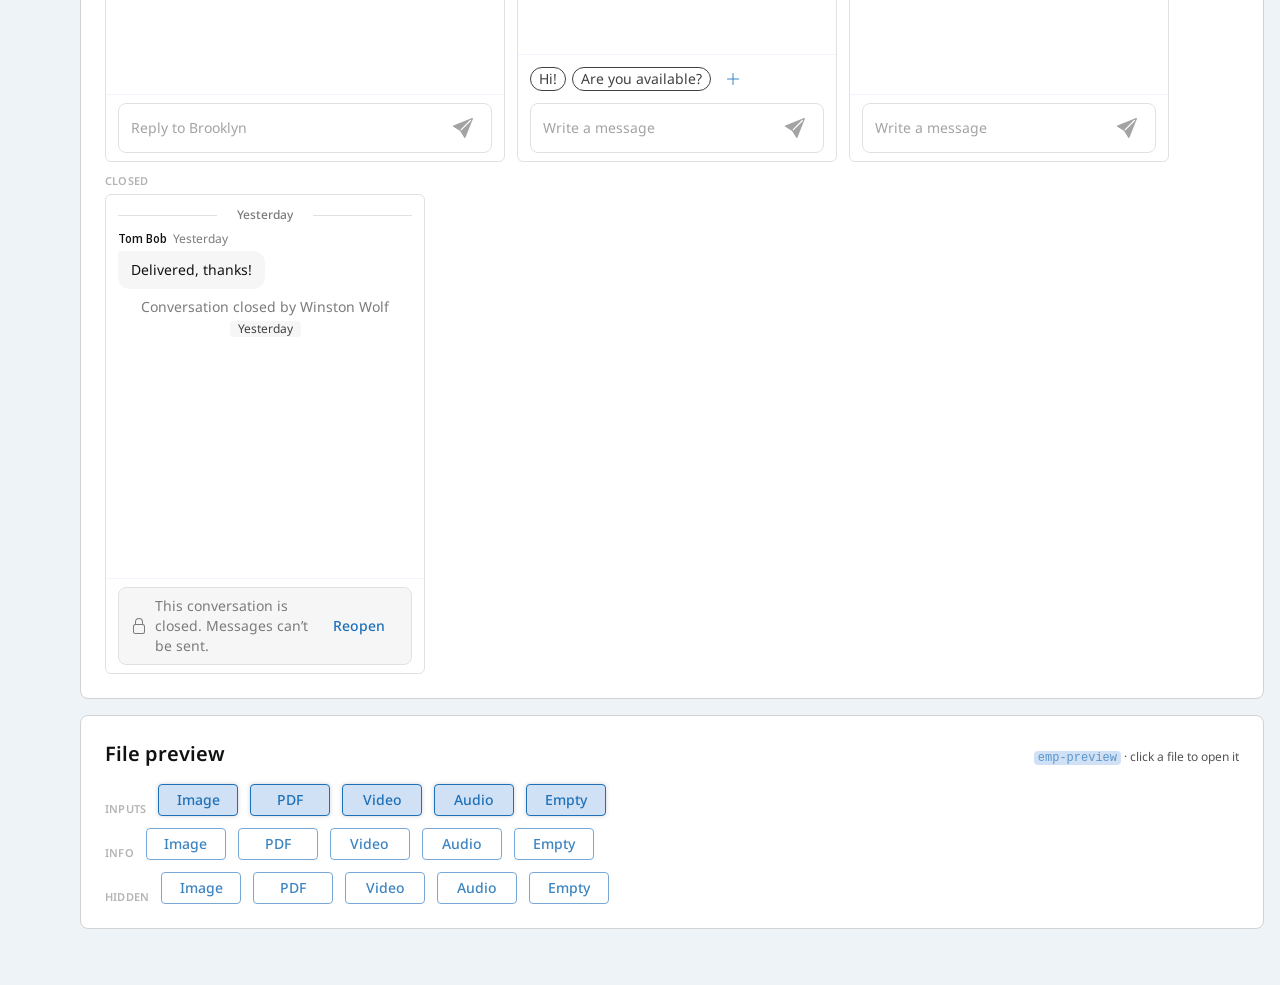
==== commit 71ee8398: "Chats: BOL review back to a system card, hover shows only the menu button Co-Authored-By: Claude Opu" ====
--- a/index.html
+++ b/index.html
@@ -8,7 +8,7 @@
     <link rel="preconnect" href="https://fonts.gstatic.com" crossorigin>
     <link href="https://fonts.googleapis.com/css2?family=Noto+Sans+Display:wght@400;500;600&family=Noto+Sans:wdth,wght@87.5,700;100,400;100,500;100,600;100,700&display=swap" rel="stylesheet">
     <link rel="stylesheet" href="https://cdn.jsdelivr.net/npm/bootstrap@3.4.1/dist/css/bootstrap.min.css">
-    <link rel="stylesheet" href="css/empire.css?v=ds14">
+    <link rel="stylesheet" href="css/empire.css?v=ds15">
     <link rel="stylesheet" href="css/header.css?v=ds3">
     <link rel="stylesheet" href="css/toast.css?v=t2">
     <link rel="stylesheet" href="css/notifications.css?v=n3">
@@ -1778,7 +1778,7 @@
     <script src="js/toast.js?v=t5"></script>
     <script src="js/notifications.js?v=n1"></script>
     <script src="js/chat-widget.js?v=cw1"></script>
-    <script src="js/empire.js?v=ds11"></script>
+    <script src="js/empire.js?v=ds12"></script>
     <script>
         (function () {
             var types = ["primary", "secondary", "outline", "link", "additional", "alarm"];
--- a/css/empire.css
+++ b/css/empire.css
@@ -3623,15 +3623,12 @@
 /* hover tools + menu */
 .emp-chat__content { position: relative; }
 .emp-chat__tools {
-    position: absolute; top: 50%; left: calc(100% + var(--x4)); z-index: 3; transform: translateY(-50%);
+    position: absolute; bottom: 0; left: calc(100% + var(--x3)); z-index: 3;
     display: none; align-items: center; gap: var(--x); padding: var(--x); white-space: nowrap;
     border: 1px solid var(--chat-line); border-radius: var(--x3); background: var(--chat-panel); box-shadow: var(--chat-shadow);
 }
-/* Hover toolbar sits right next to the bubble: on the right of an incoming message, on the left of an outgoing one.
-   In the compact chat (widget, threads) there is no room on the side, so it sits on the top edge of the bubble. */
-.emp-chat__msg--out .emp-chat__tools { left: auto; right: calc(100% + var(--x4)); }
-.emp-chat--compact .emp-chat__tools { top: var(--x6); left: auto; right: 0; transform: none; }
-.emp-chat--compact .emp-chat__msg--out .emp-chat__tools { right: auto; left: 0; }
+/* Hover: one ⋮ right next to the bubble (bottom corner): on the right of an incoming message, on the left of an outgoing one. Opens the message menu. */
+.emp-chat__msg--out .emp-chat__tools { left: auto; right: calc(100% + var(--x3)); }
 .emp-chat__msg:hover .emp-chat__tools, .emp-chat__msg:focus-within .emp-chat__tools, .emp-chat__msg.is-menu .emp-chat__tools { display: flex; }
 .emp-chat__msg.is-deleted .emp-chat__tools { display: none; }
 .emp-chat__tools .emp-chat__btn { width: 28px; height: 28px; }
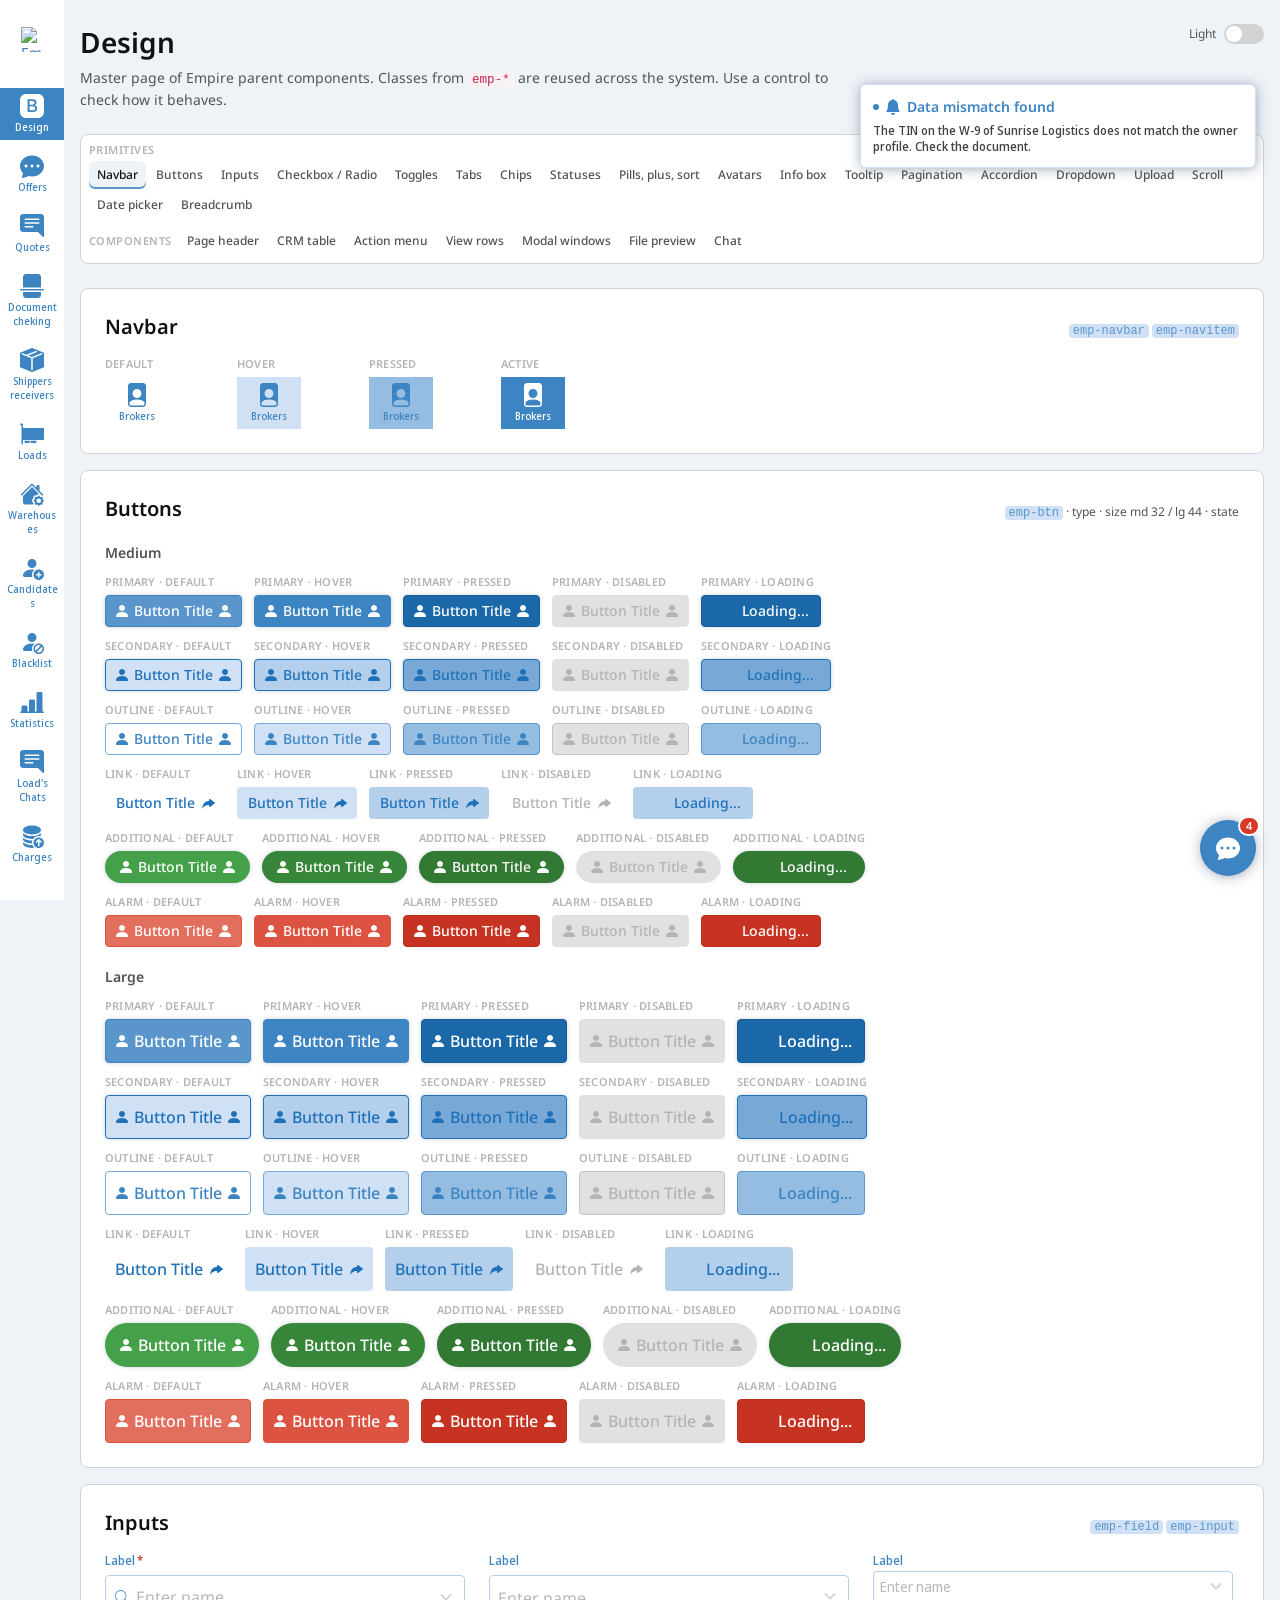
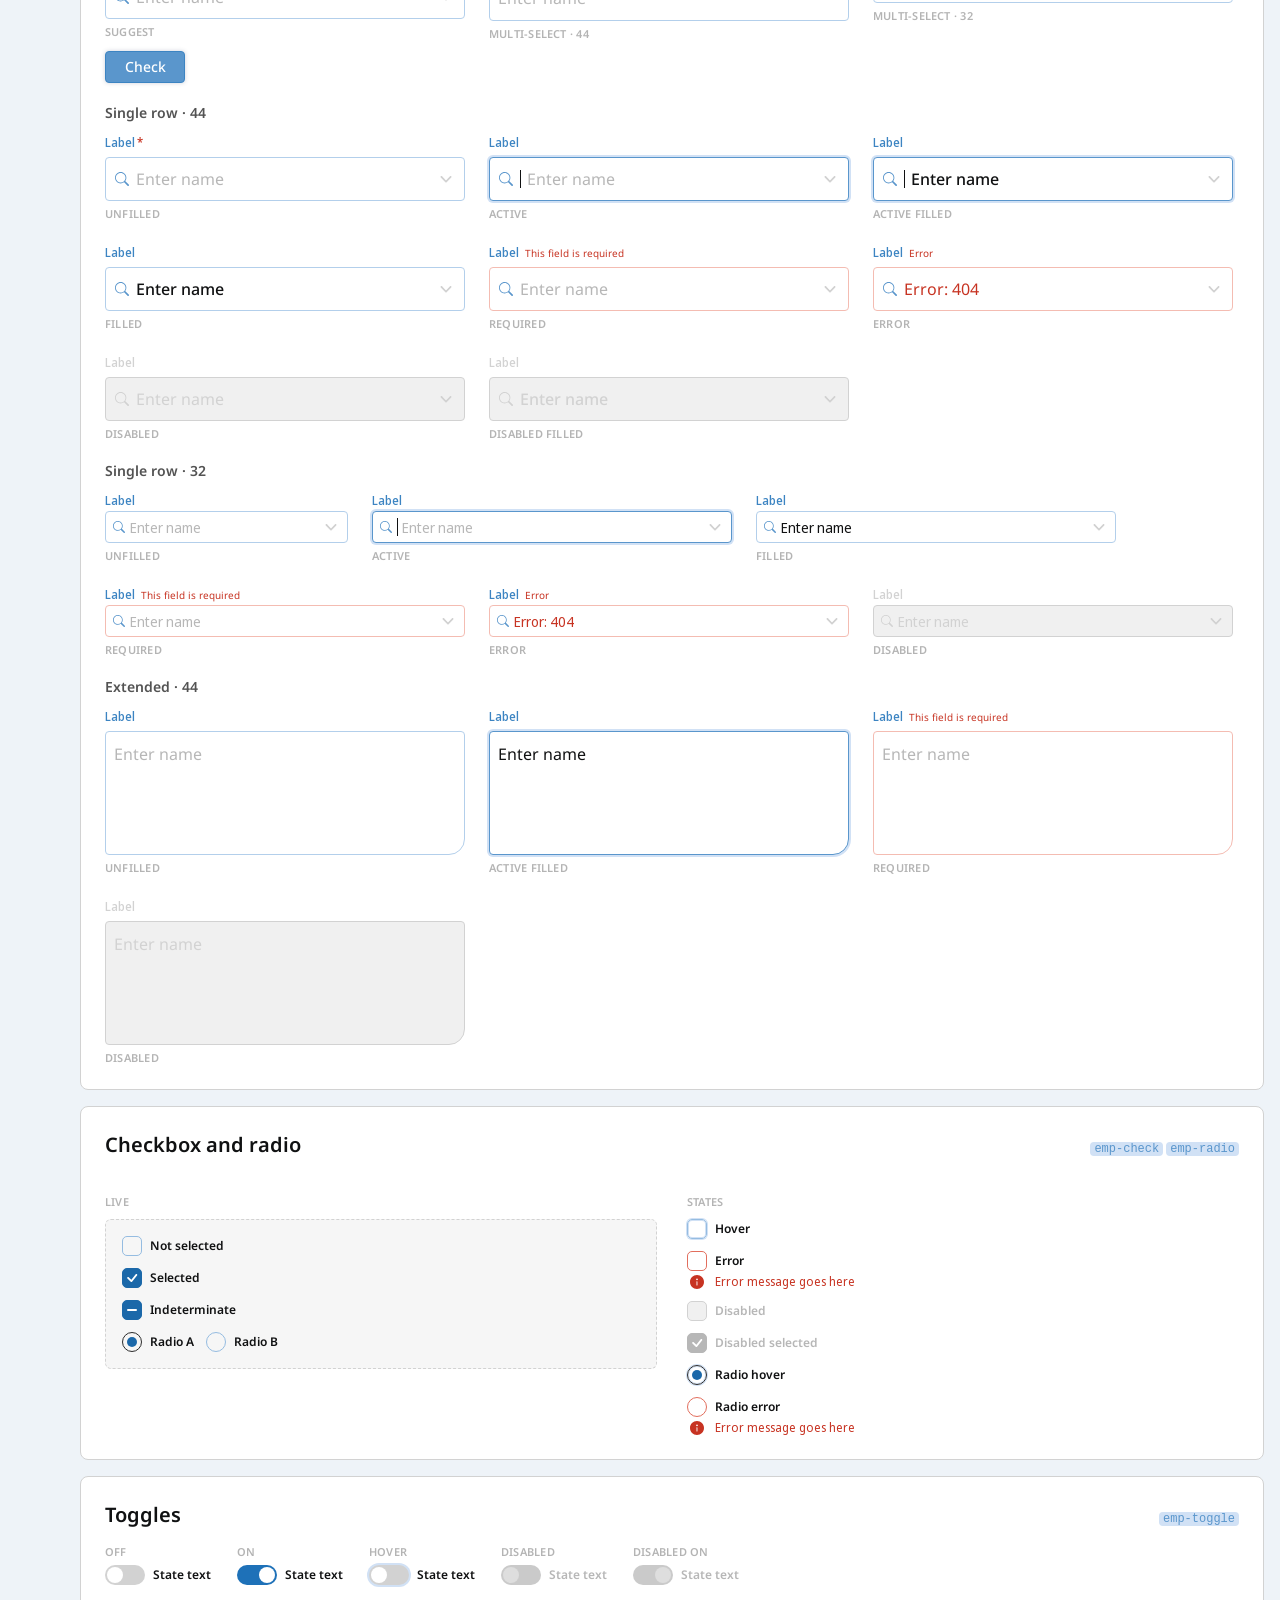
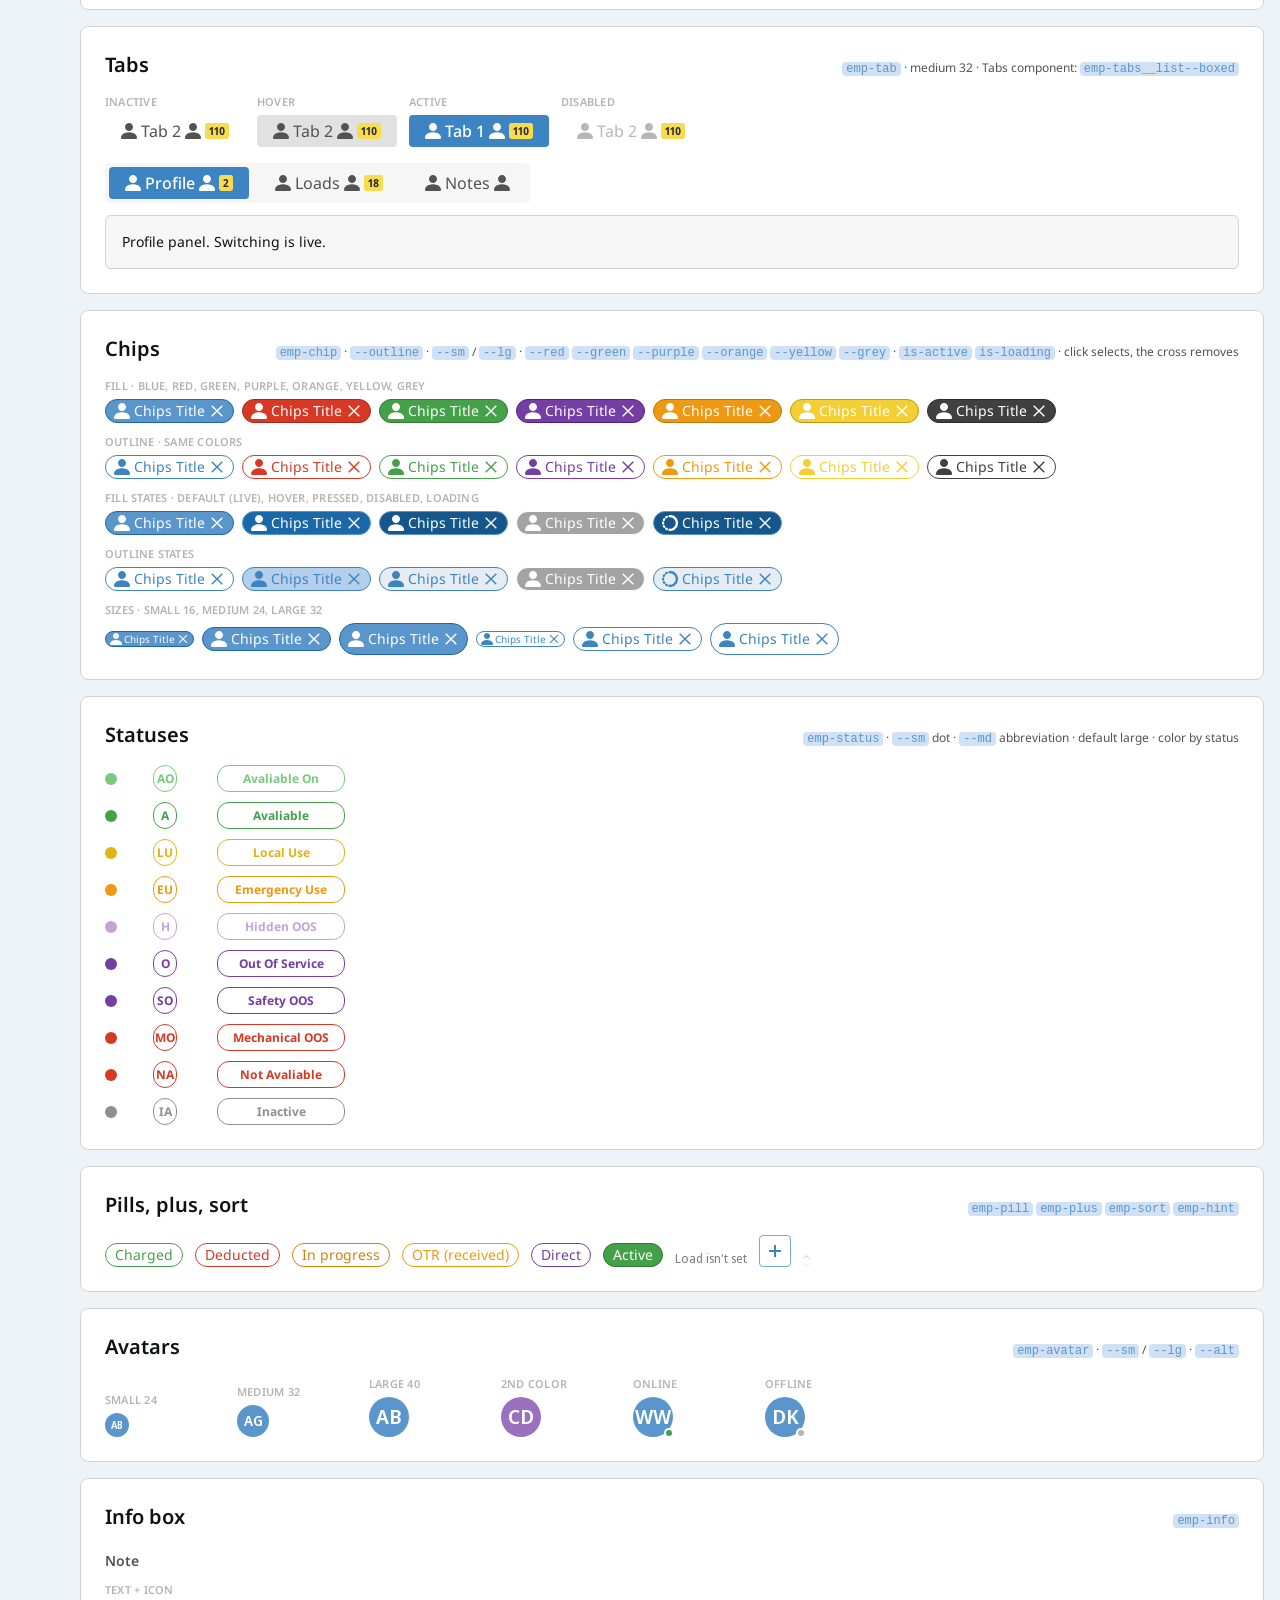
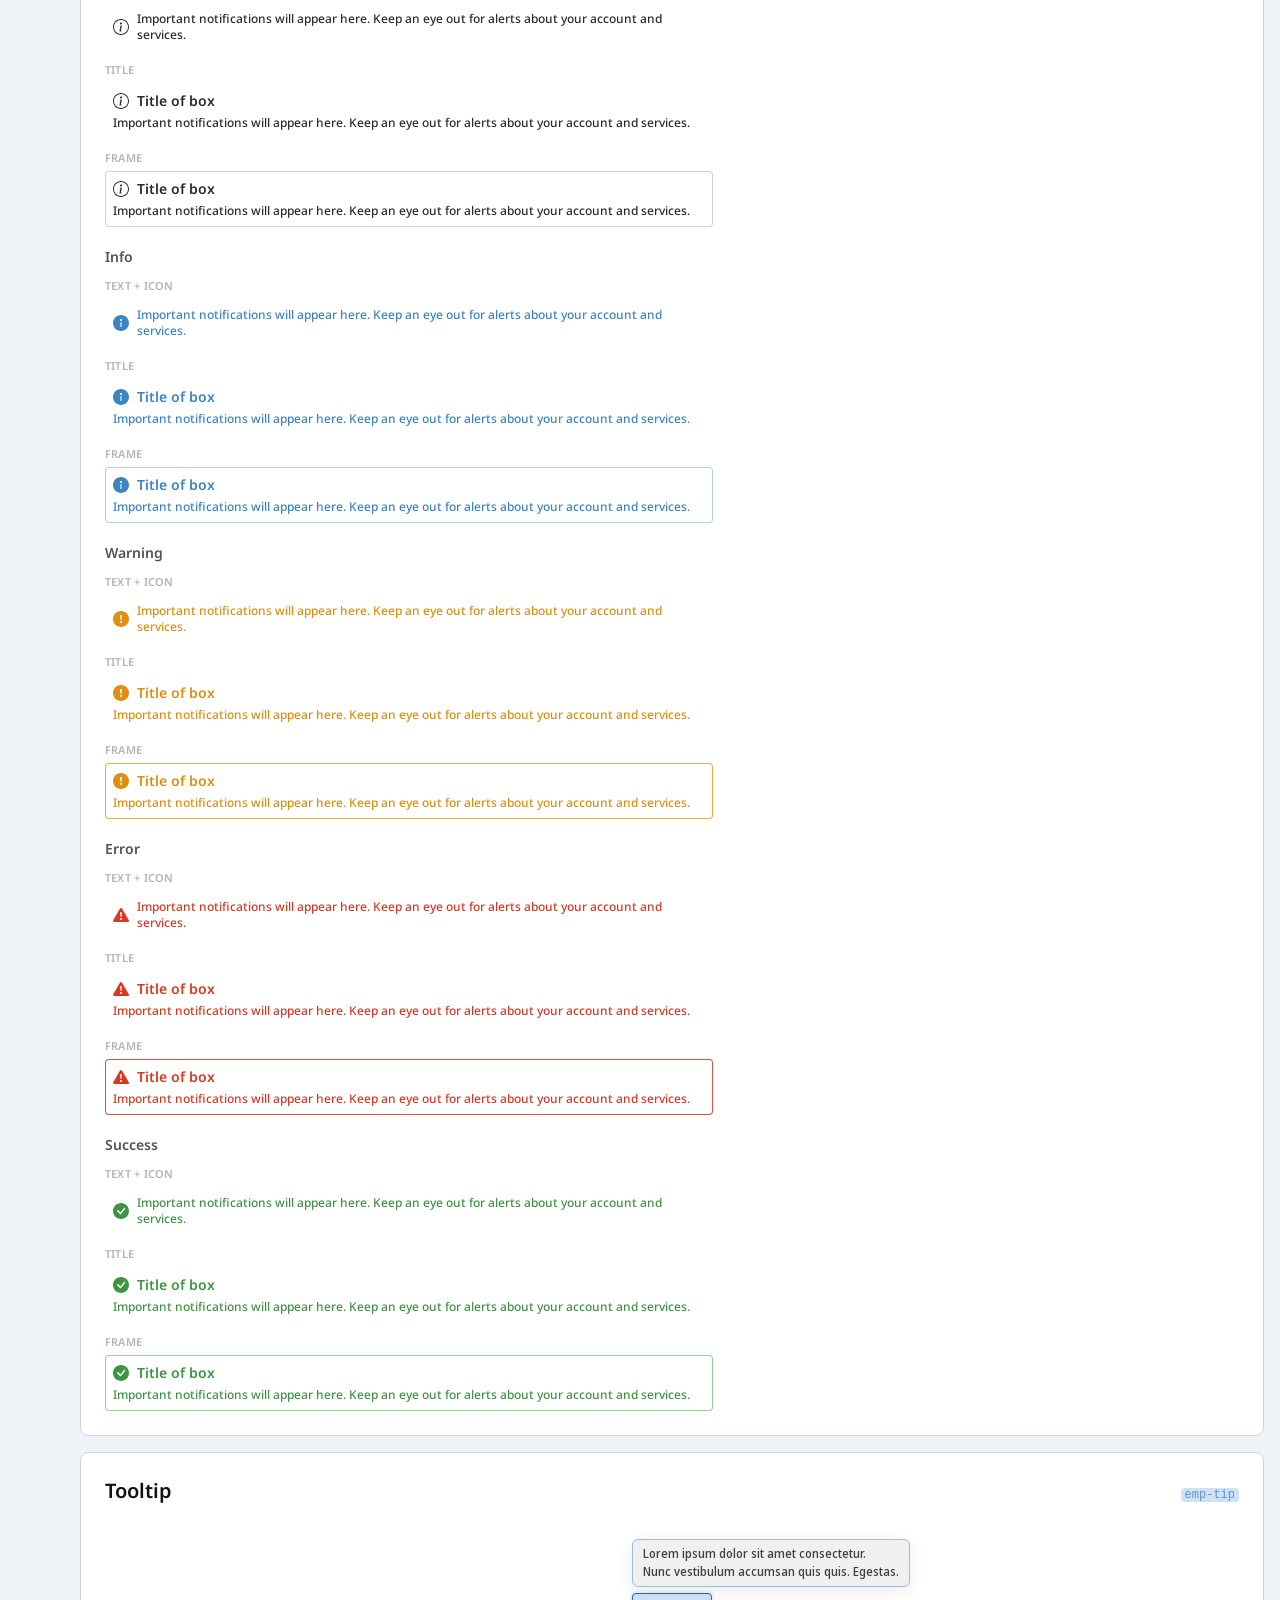
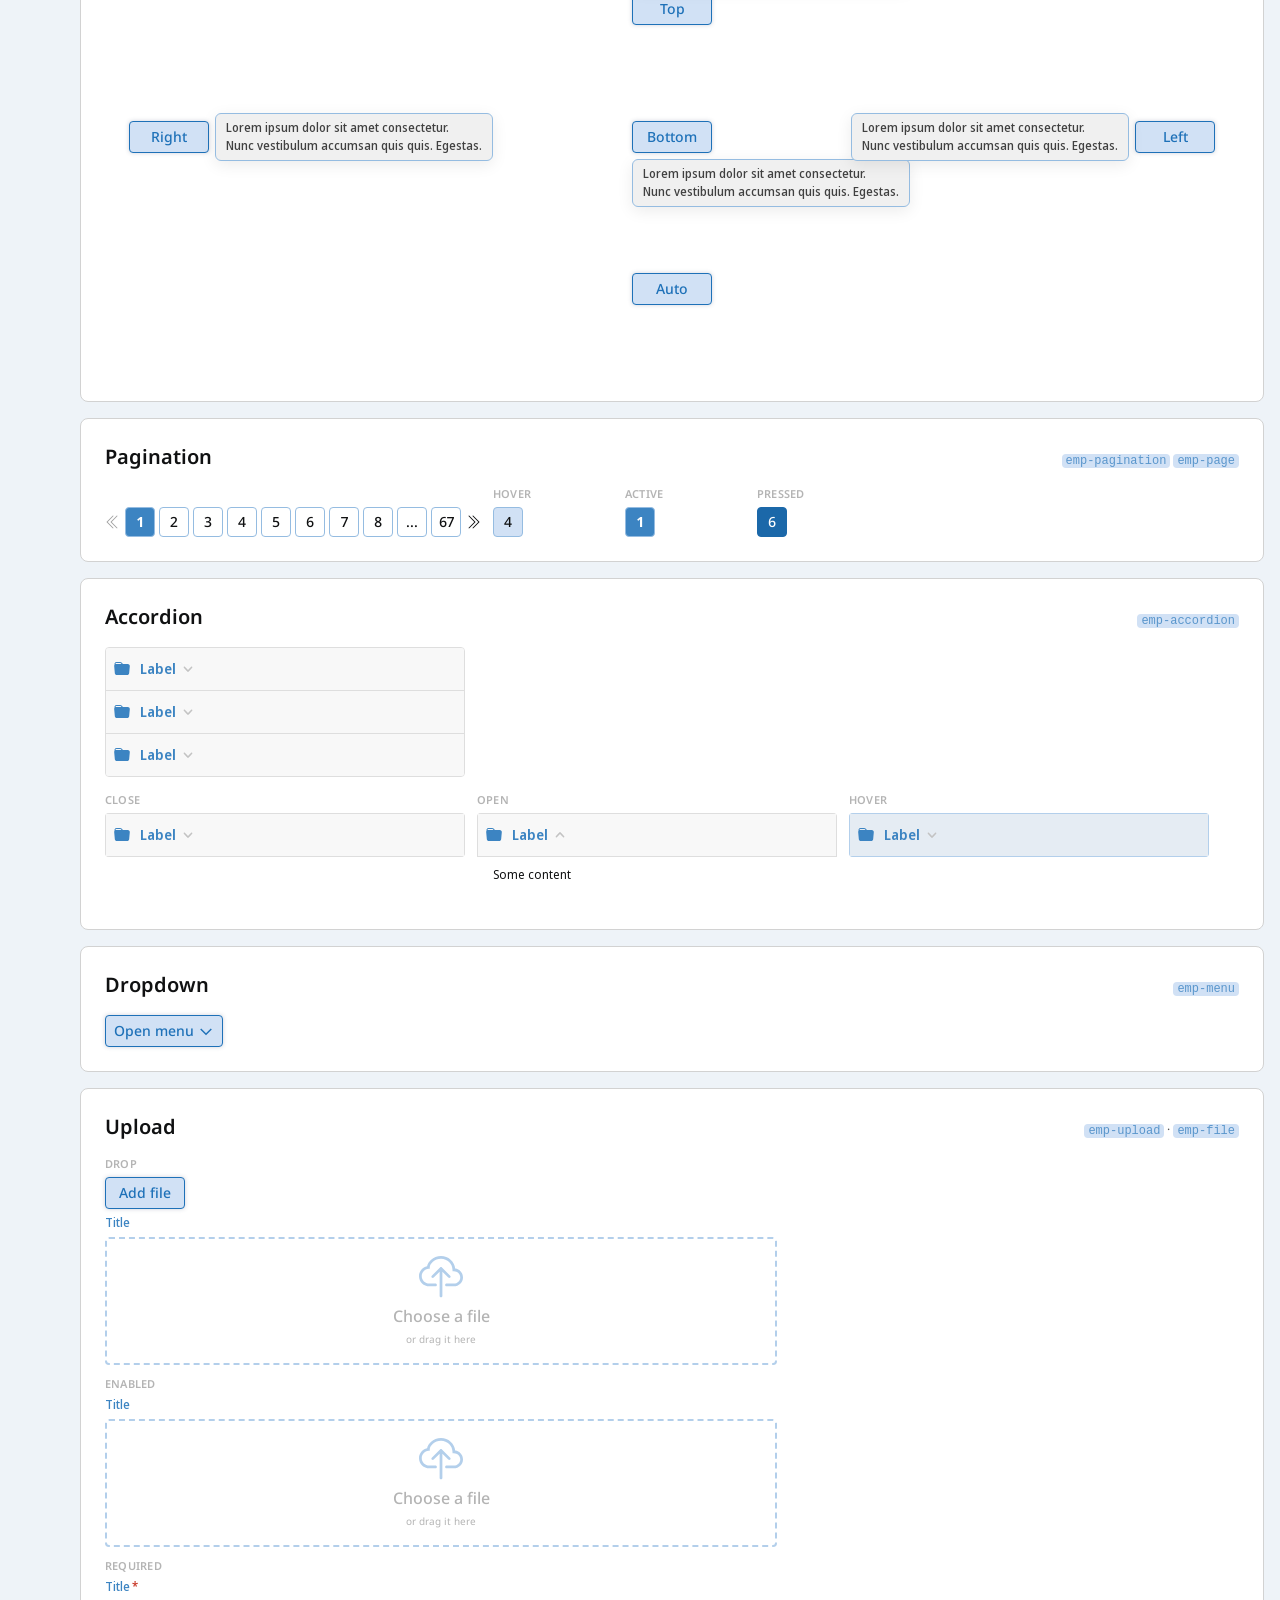
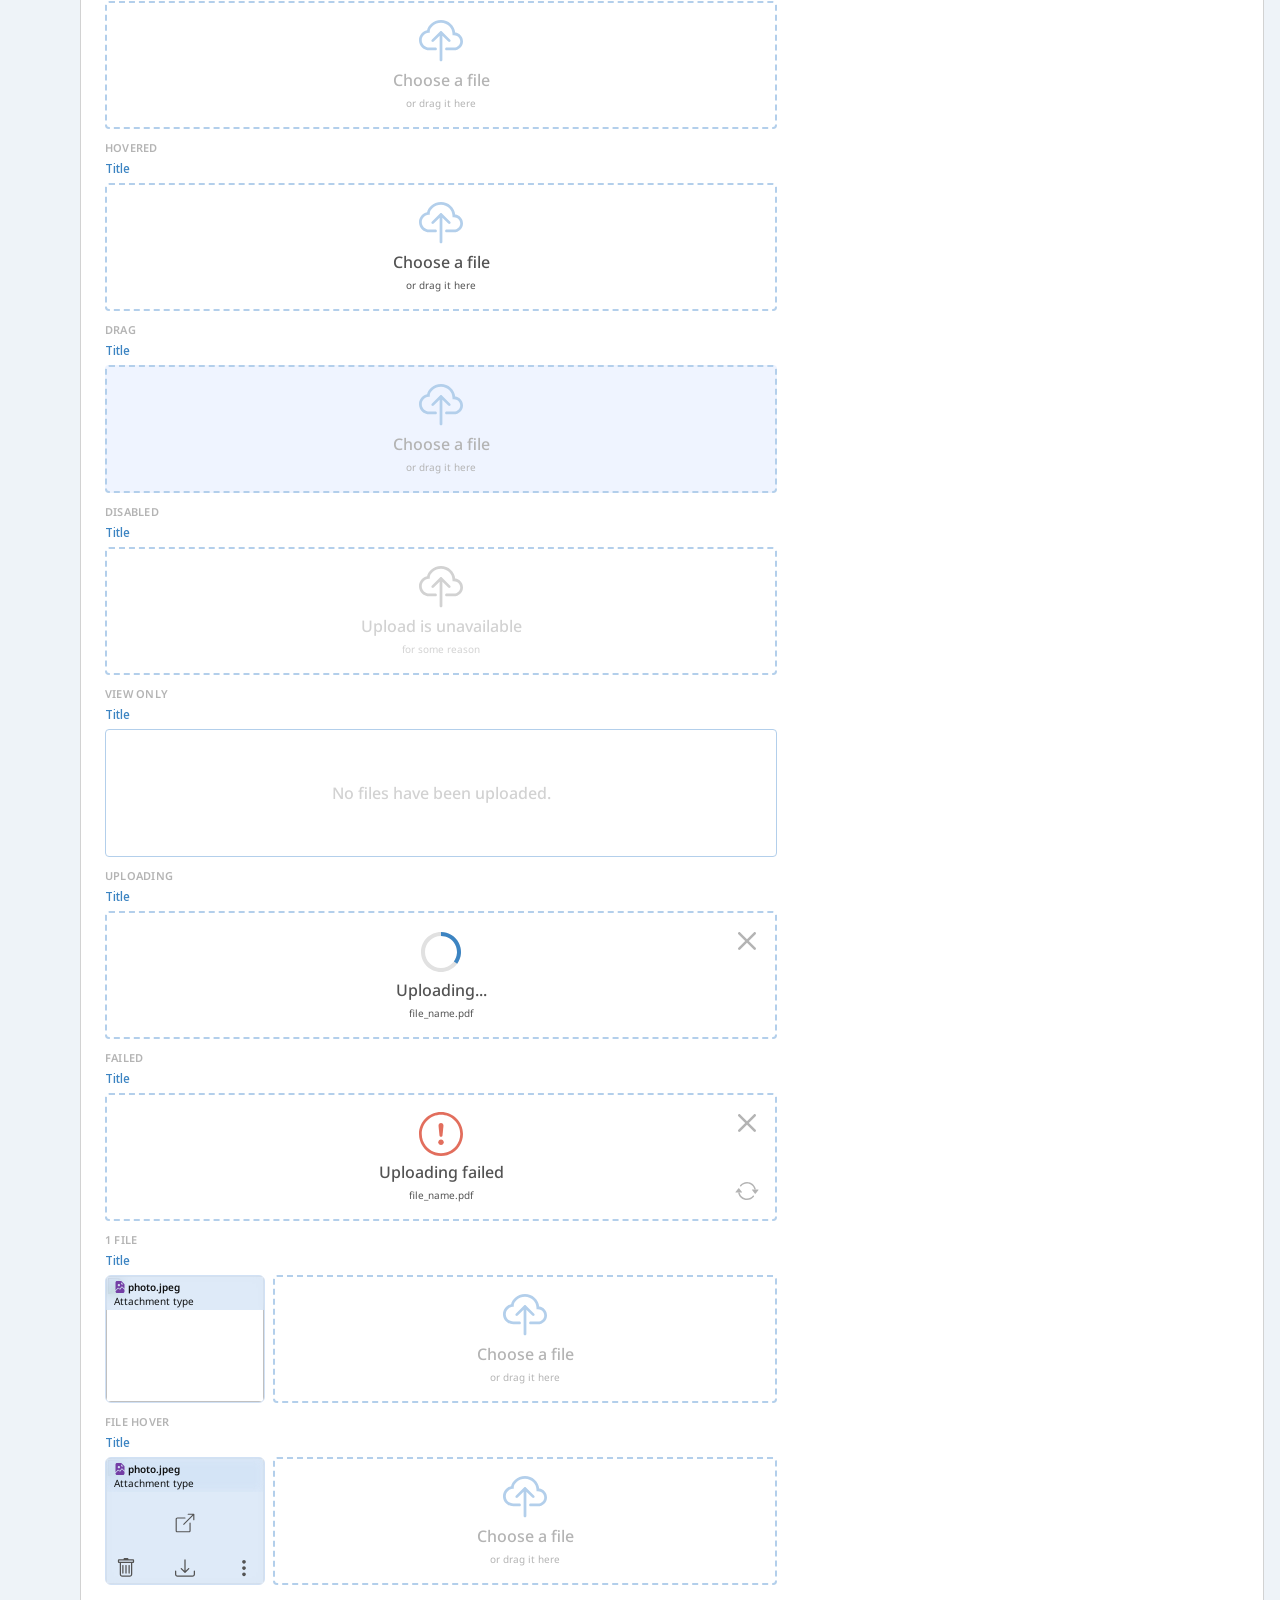
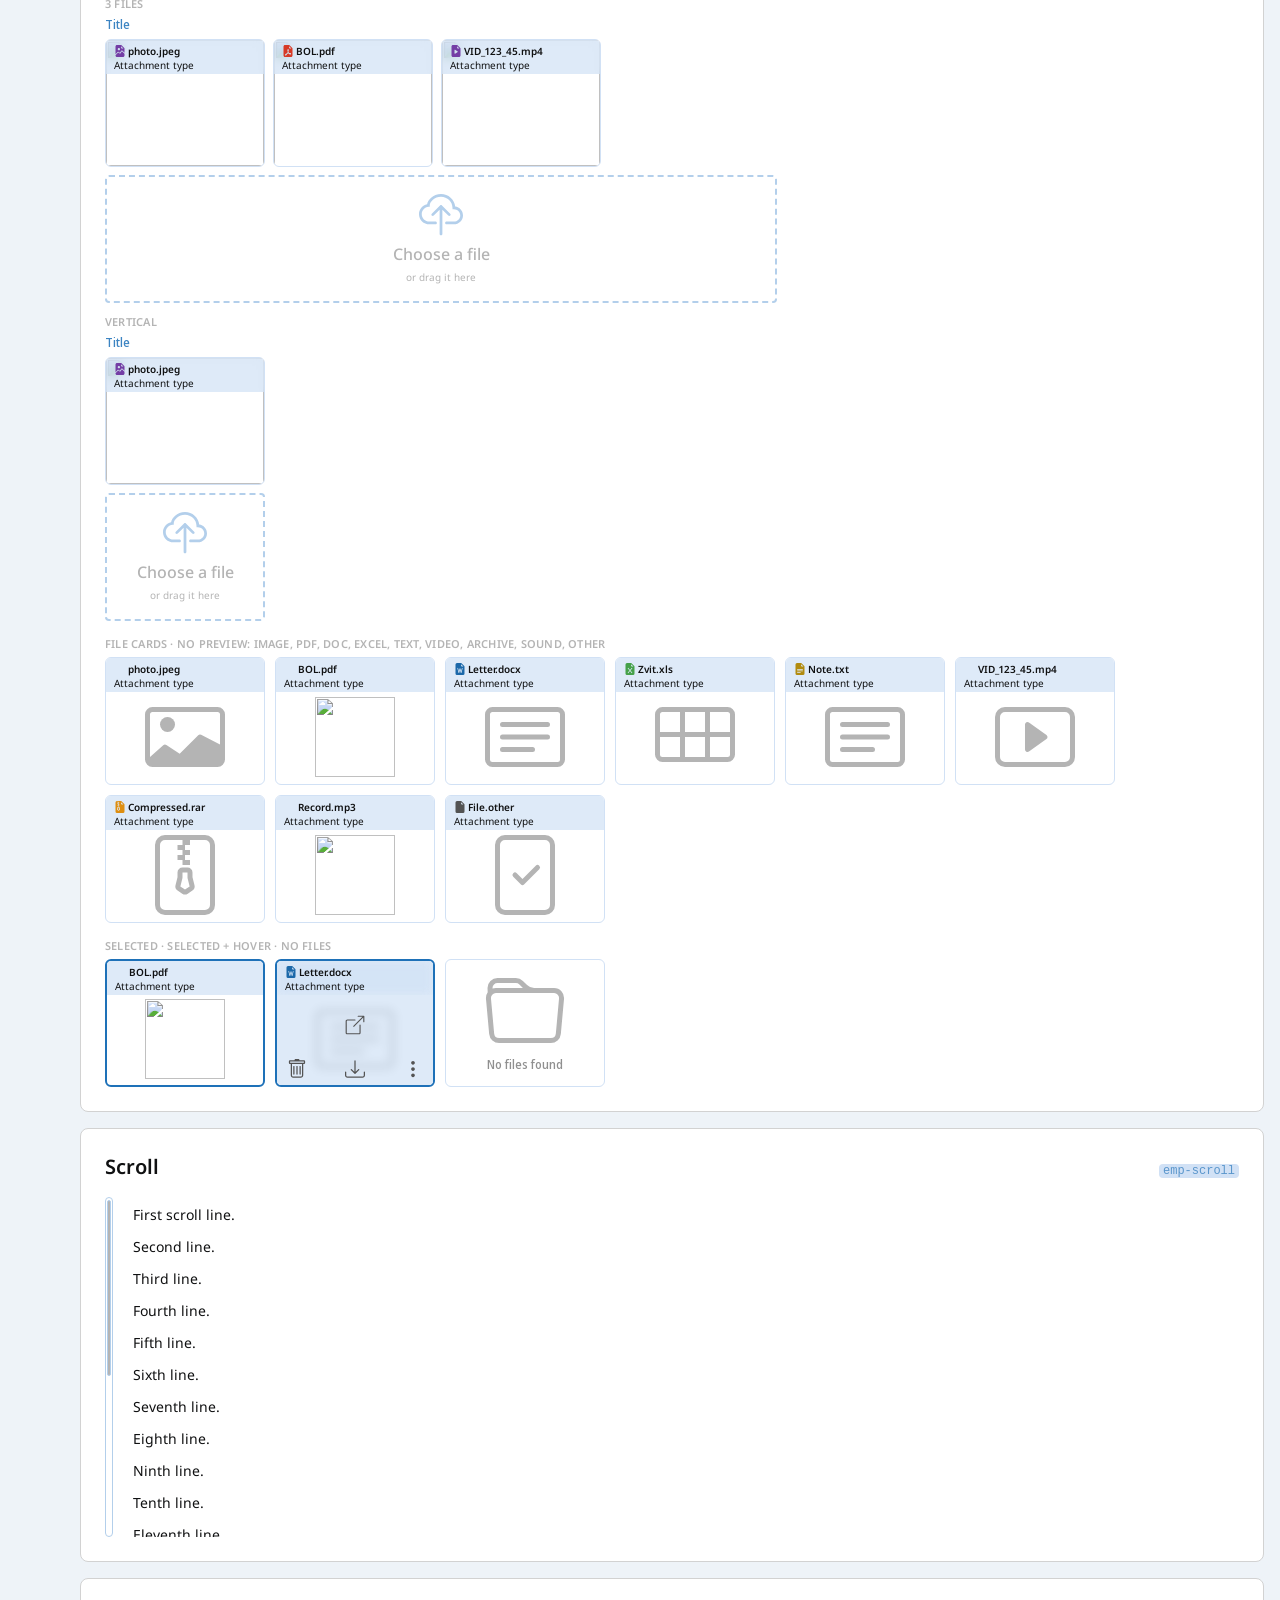
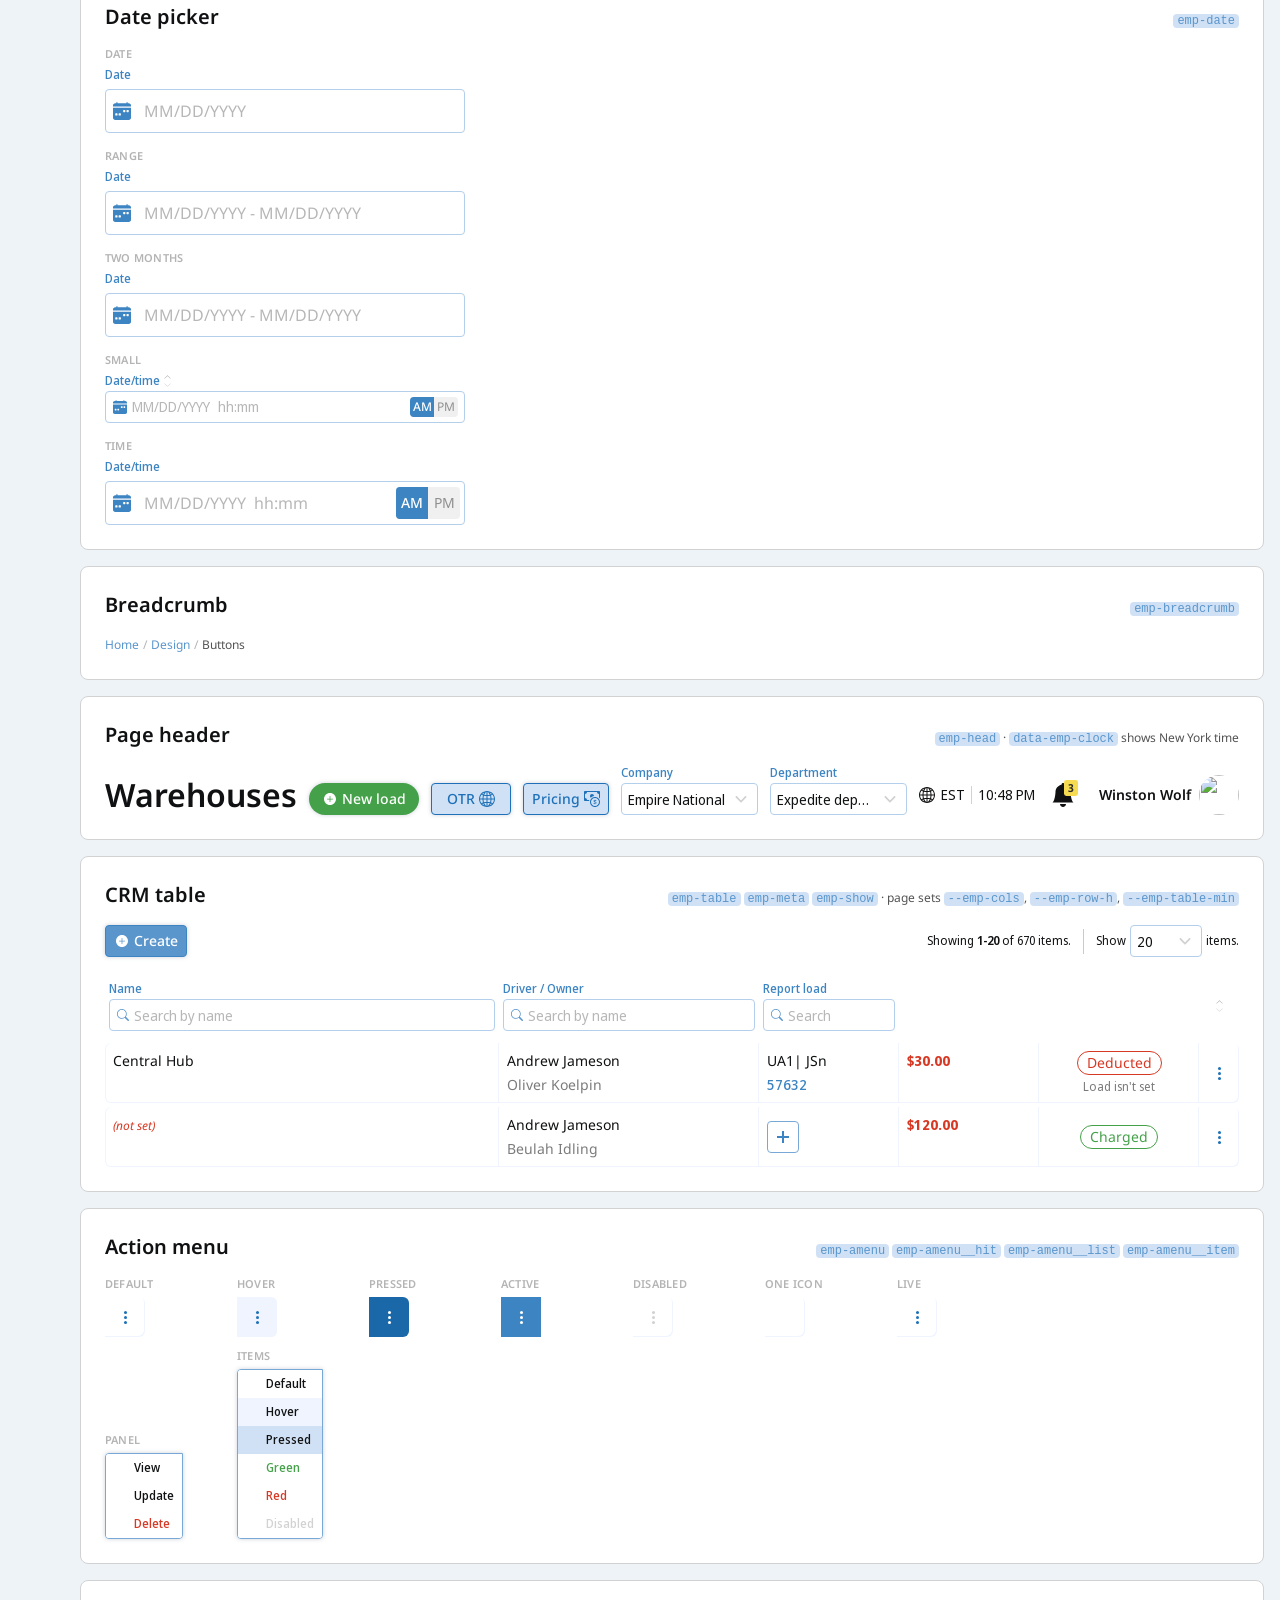
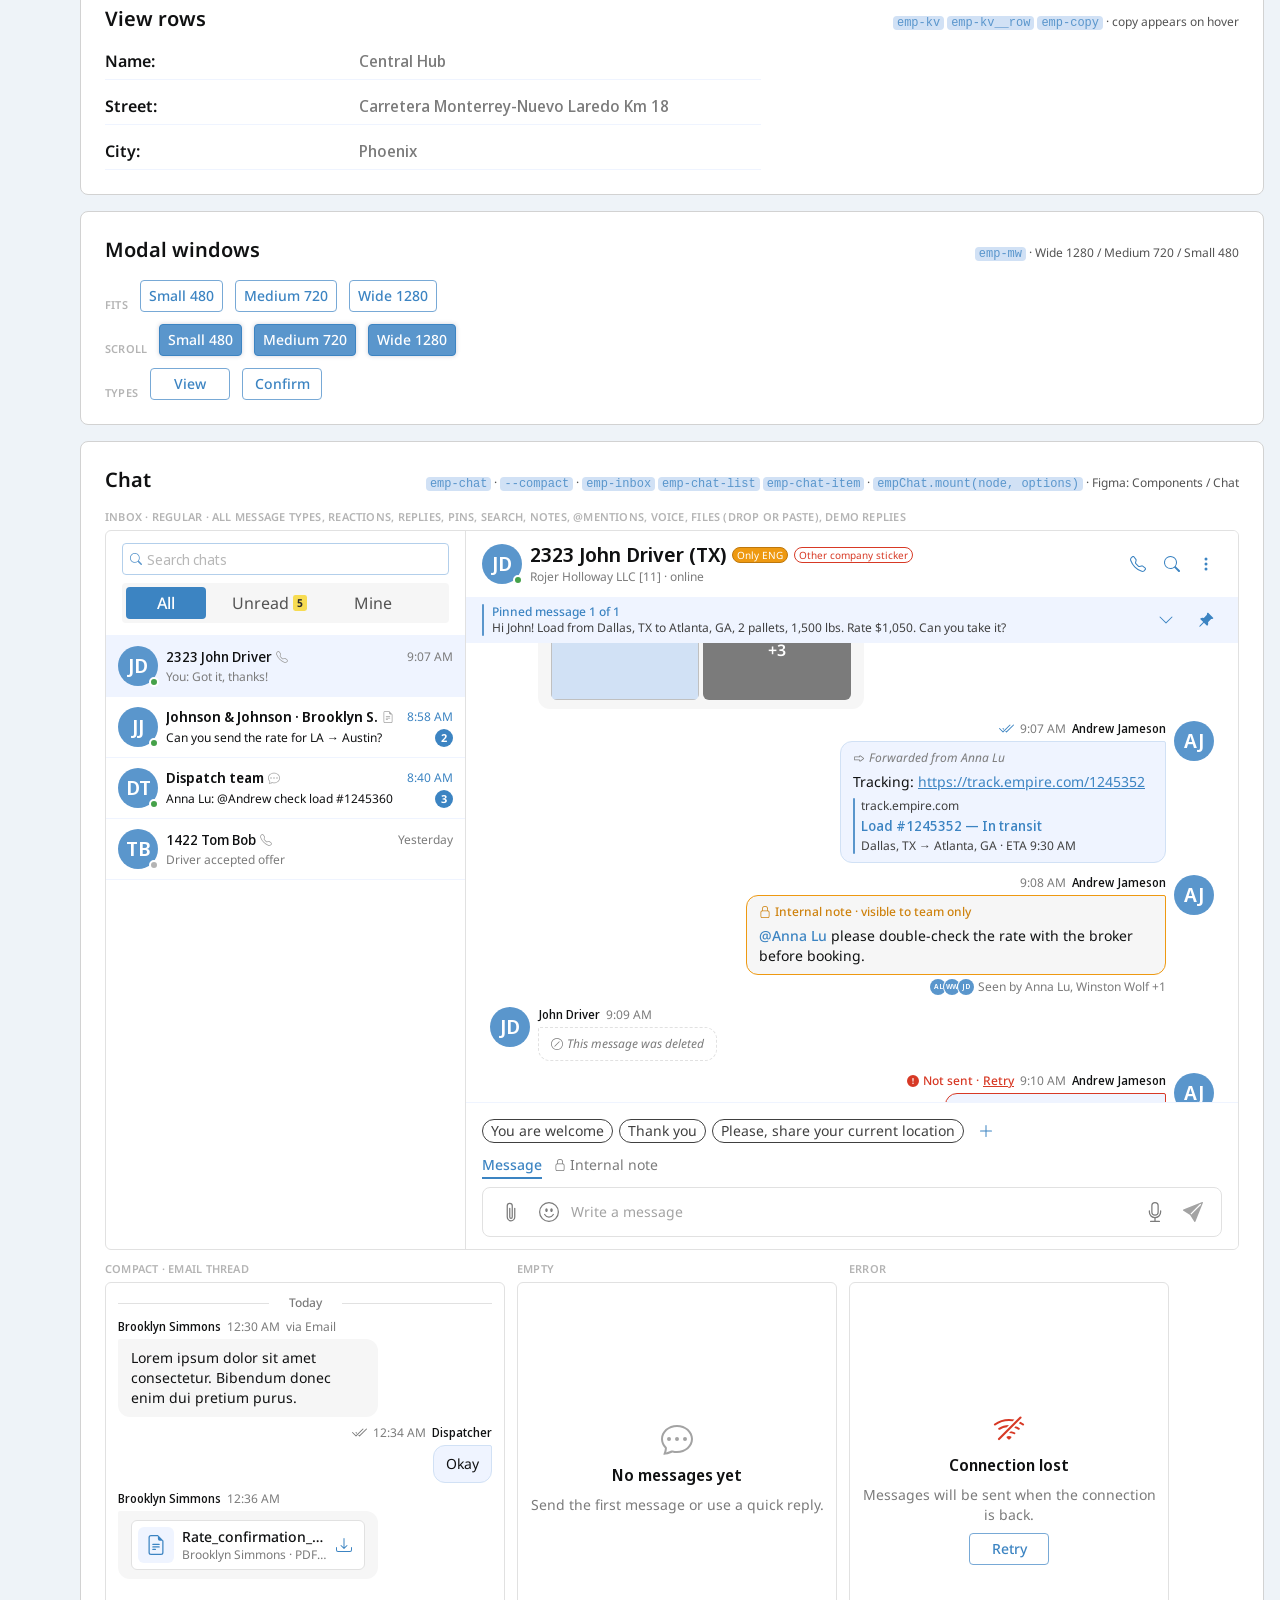
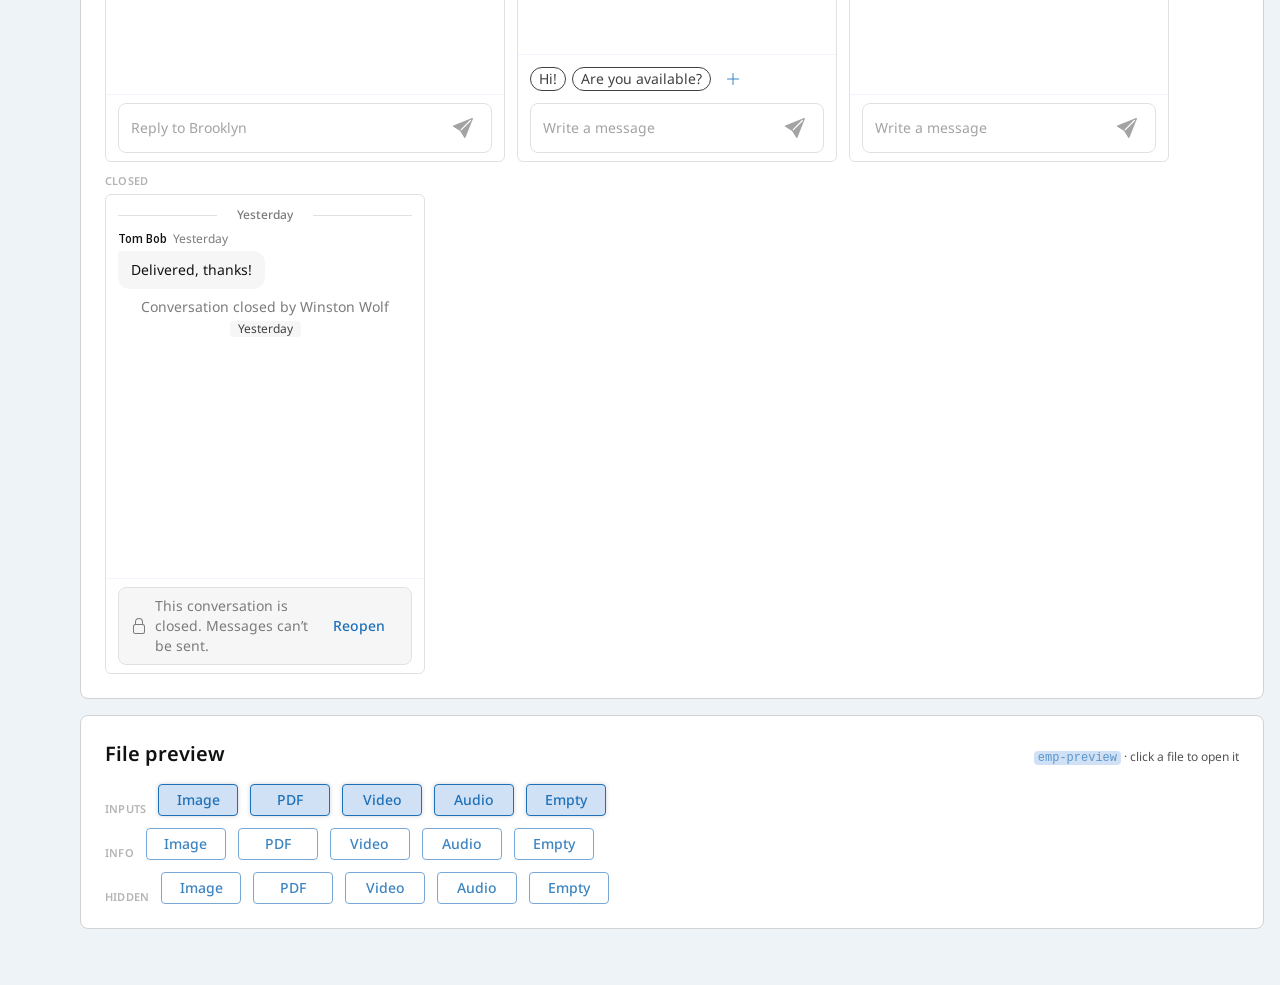
==== commit aae29f80: "Offers: driver names on one line with ellipsis, hold timer in the chip; no letter-wrapping of names " ====
--- a/index.html
+++ b/index.html
@@ -8,7 +8,7 @@
     <link rel="preconnect" href="https://fonts.gstatic.com" crossorigin>
     <link href="https://fonts.googleapis.com/css2?family=Noto+Sans+Display:wght@400;500;600&family=Noto+Sans:wdth,wght@87.5,700;100,400;100,500;100,600;100,700&display=swap" rel="stylesheet">
     <link rel="stylesheet" href="https://cdn.jsdelivr.net/npm/bootstrap@3.4.1/dist/css/bootstrap.min.css">
-    <link rel="stylesheet" href="css/empire.css?v=ds15">
+    <link rel="stylesheet" href="css/empire.css?v=ds16">
     <link rel="stylesheet" href="css/header.css?v=ds3">
     <link rel="stylesheet" href="css/toast.css?v=t2">
     <link rel="stylesheet" href="css/notifications.css?v=n3">
--- a/css/empire.css
+++ b/css/empire.css
@@ -3548,7 +3548,7 @@
 .emp-chat--compact .emp-chat__content { max-width: 100%; }
 .emp-chat__meta { display: flex; align-items: center; flex-wrap: wrap; gap: var(--x3); font-size: var(--x6); line-height: var(--x8); color: var(--chat-meta); }
 .emp-chat__msg--out .emp-chat__meta { flex-direction: row-reverse; }
-.emp-chat__author { font-family: "Noto Sans Display", "Noto Sans", sans-serif; font-weight: 500; color: var(--chat-text); }
+.emp-chat__author { font-family: "Noto Sans Display", "Noto Sans", sans-serif; font-weight: 500; color: var(--chat-text); white-space: nowrap; }
 .emp-chat__bubble {
     position: relative; display: flex; flex-direction: column; gap: var(--x3);
     max-width: 420px; padding: var(--x4) var(--x6); border: 1px solid transparent;
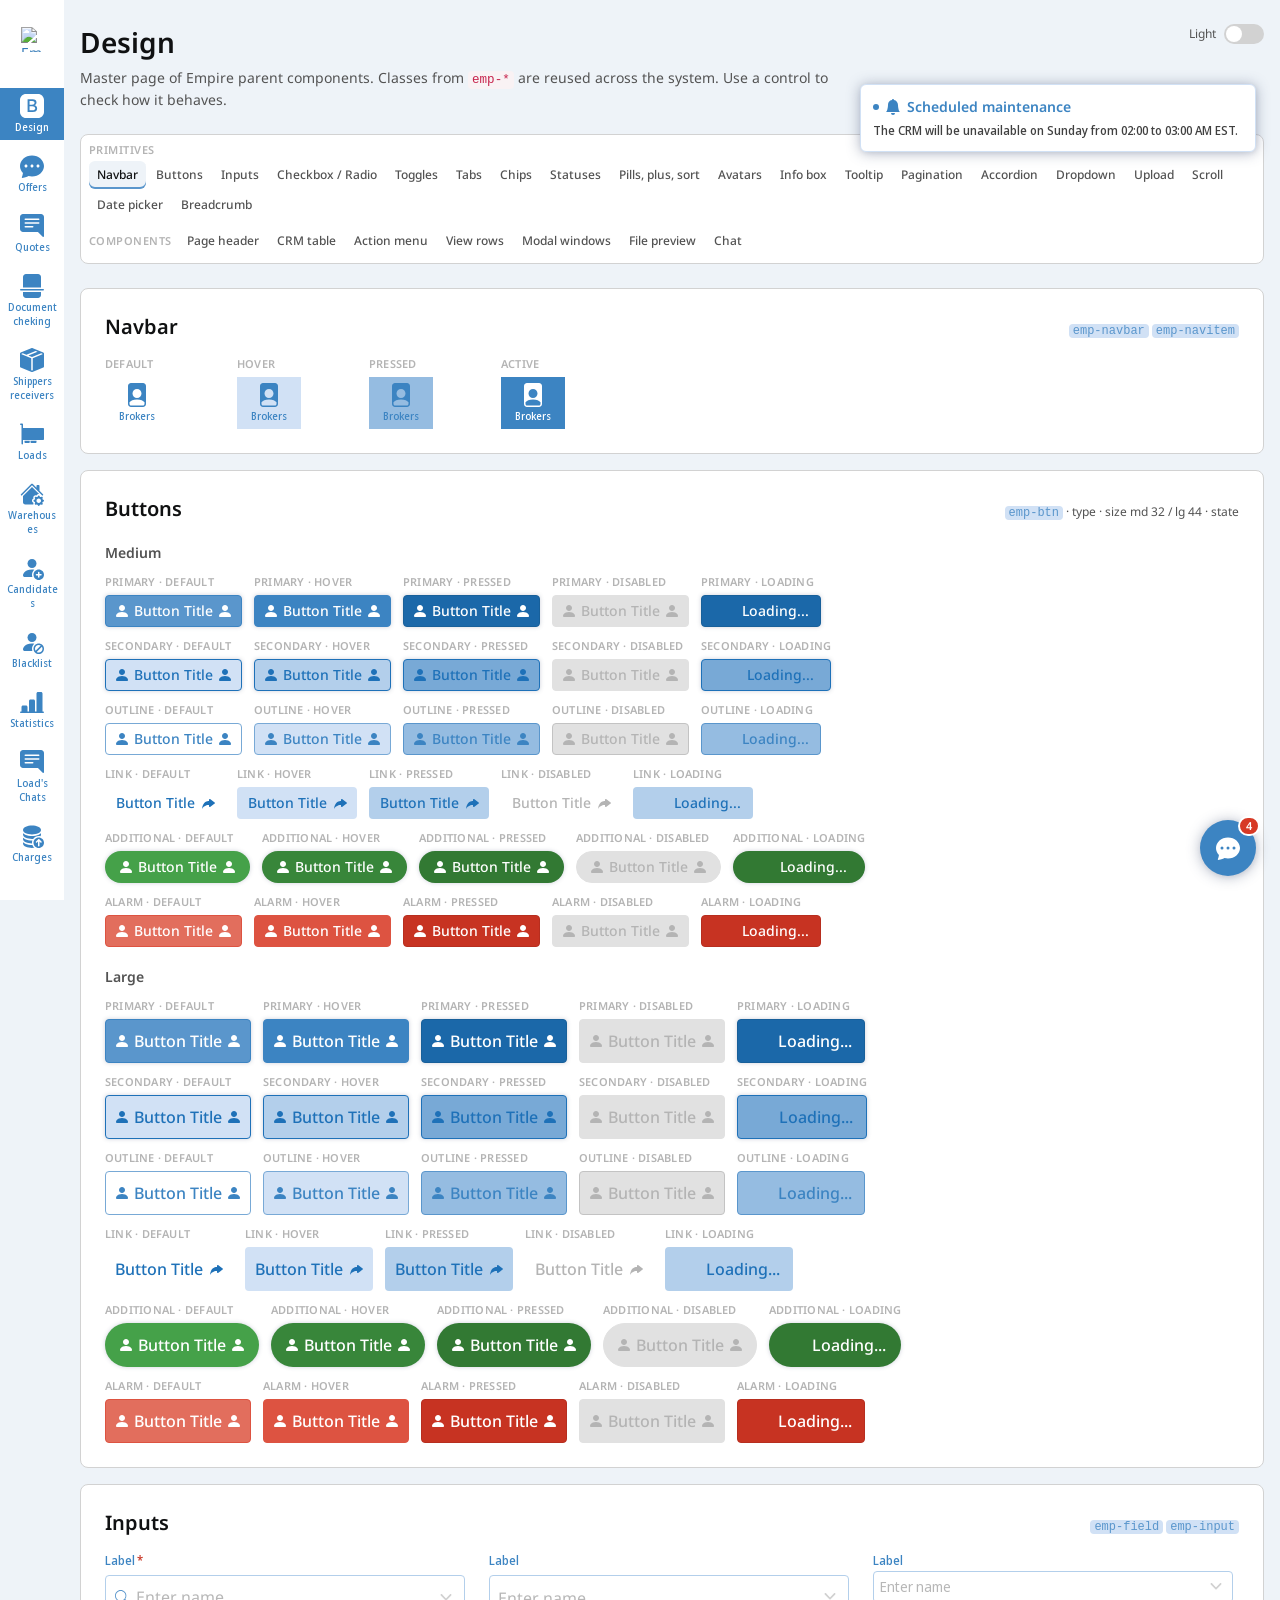
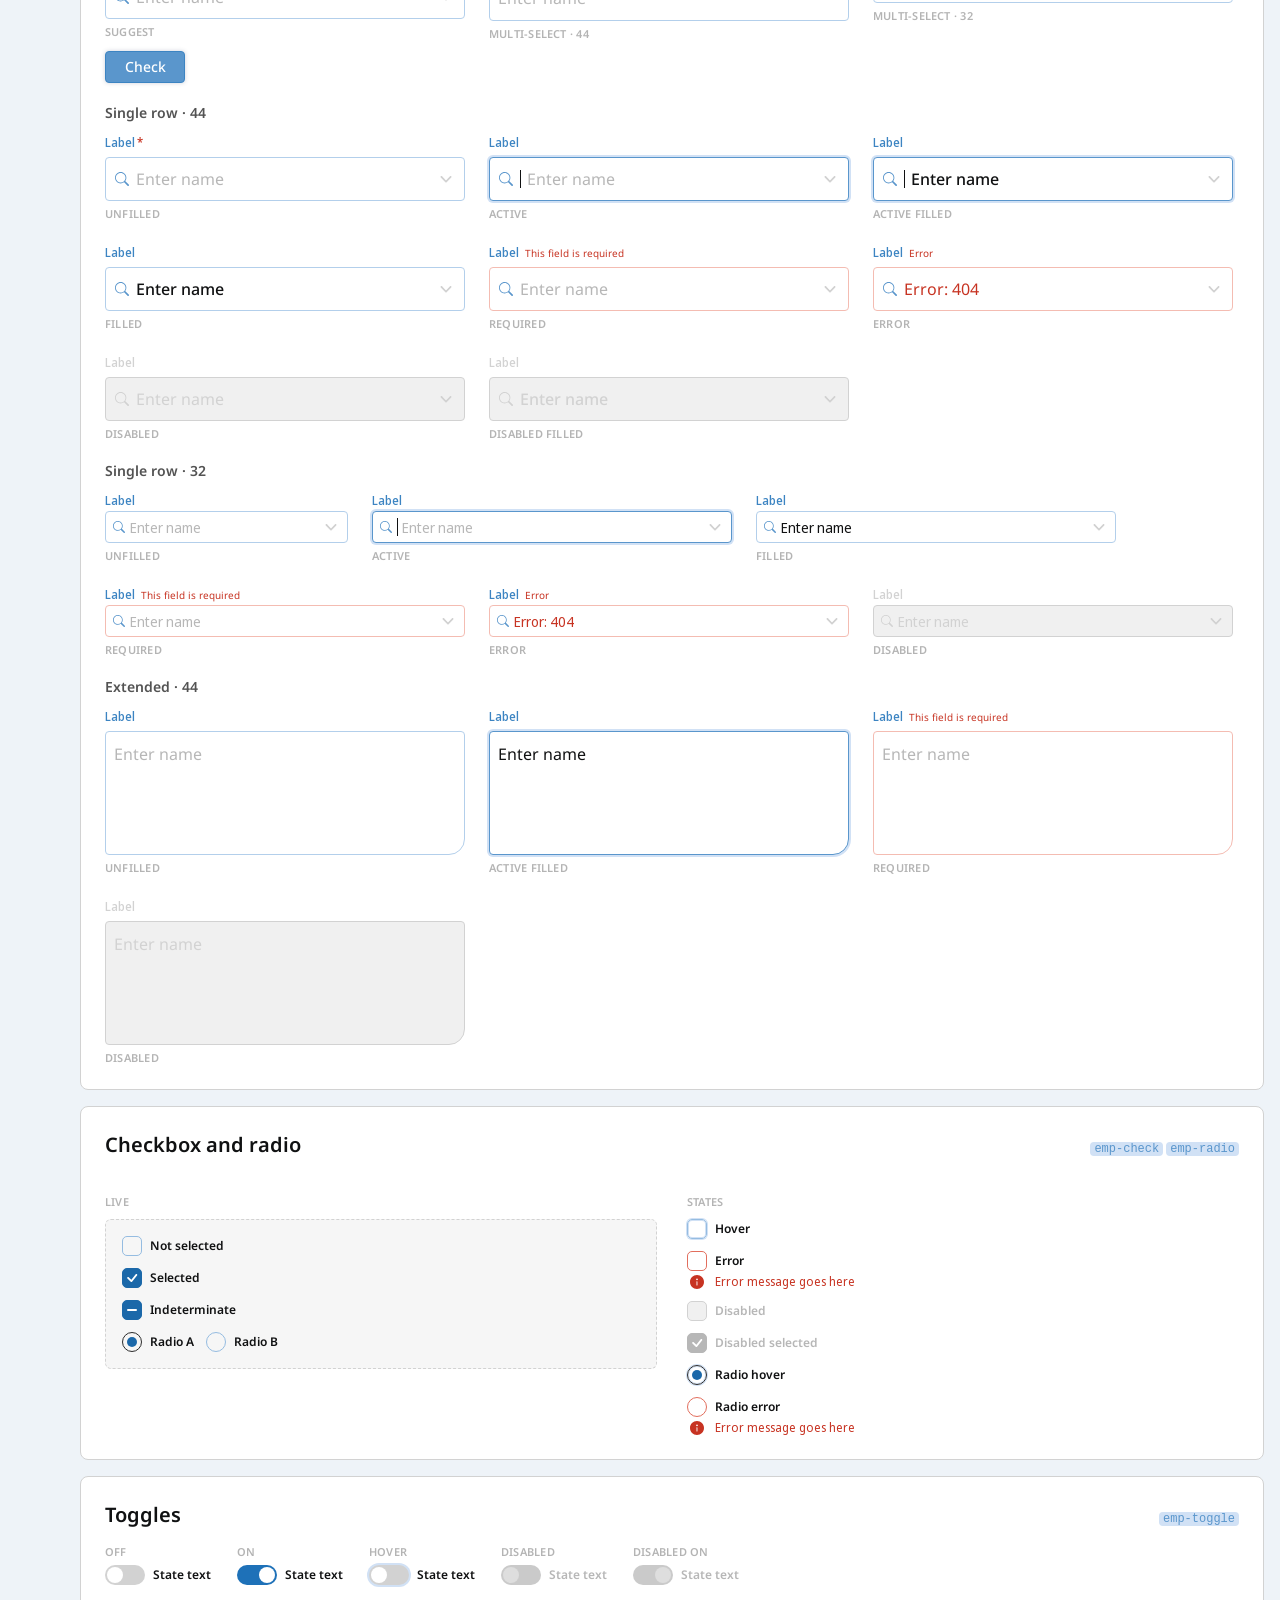
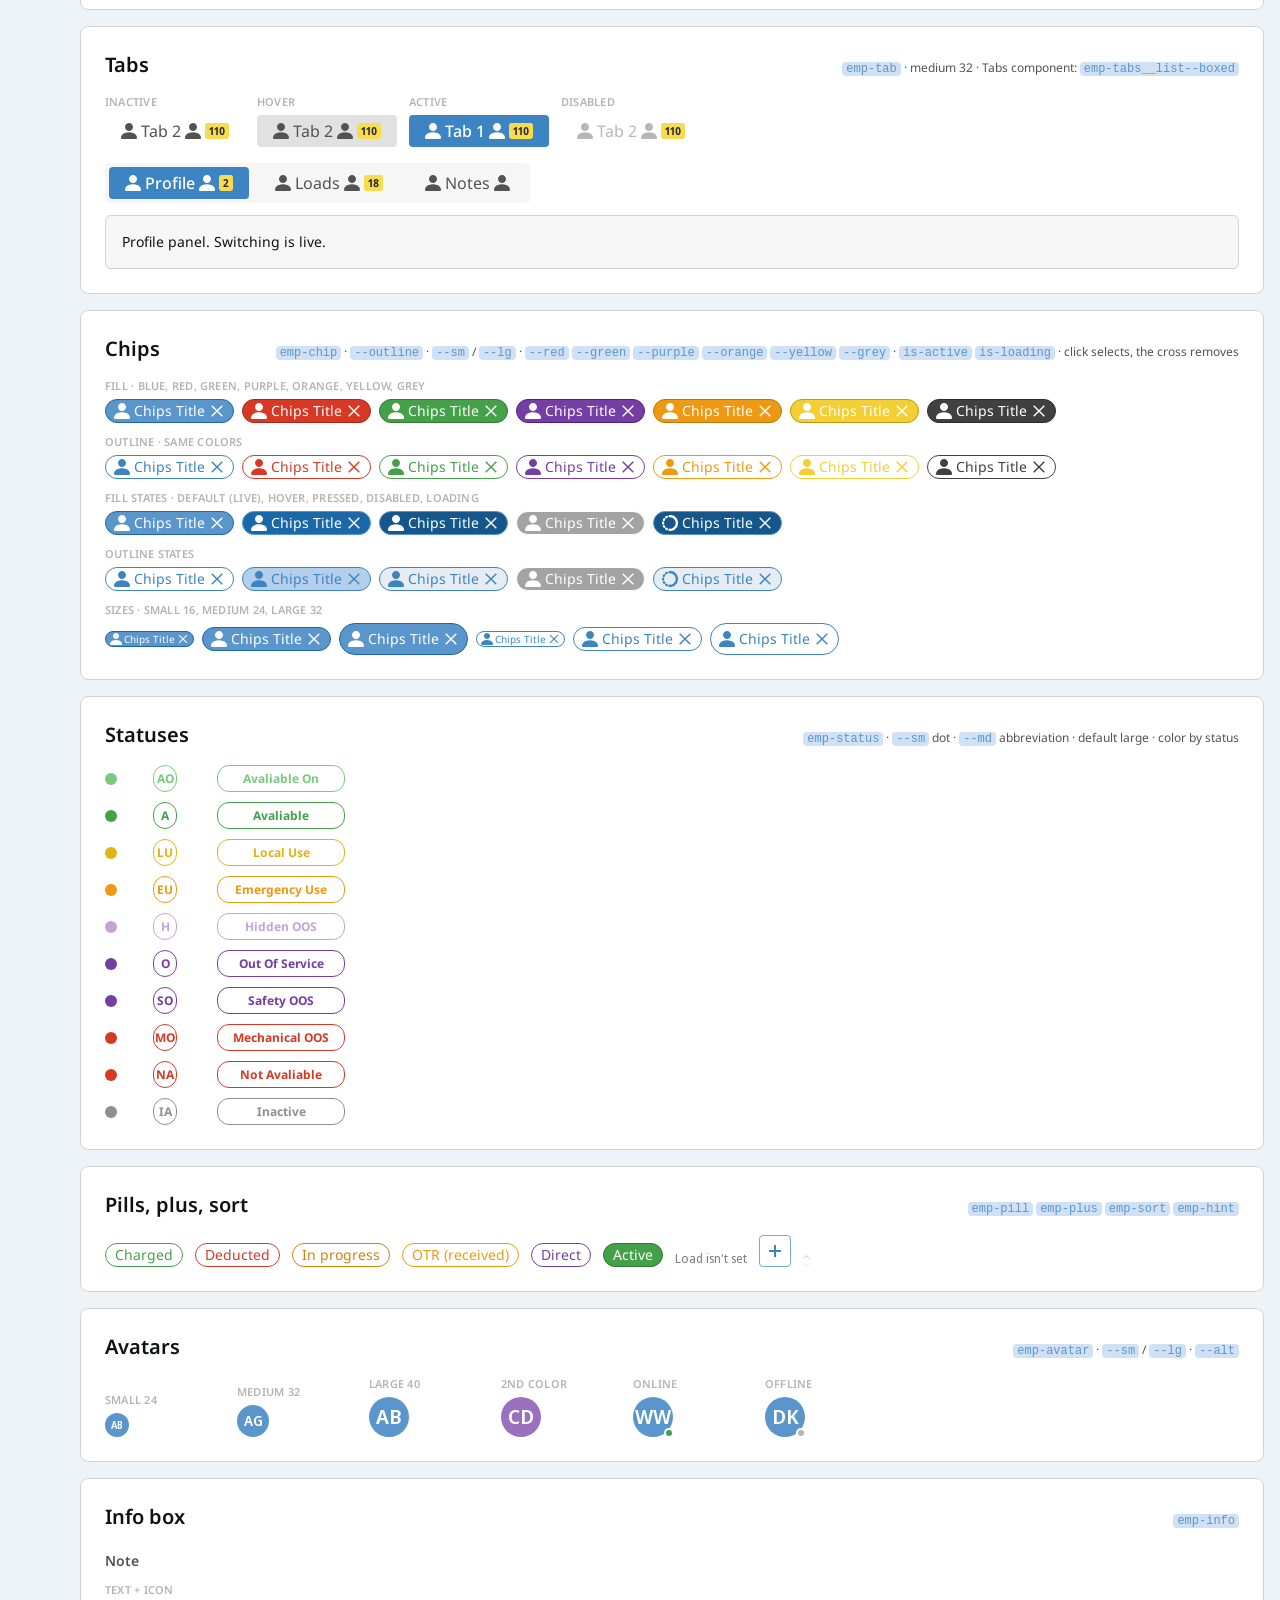
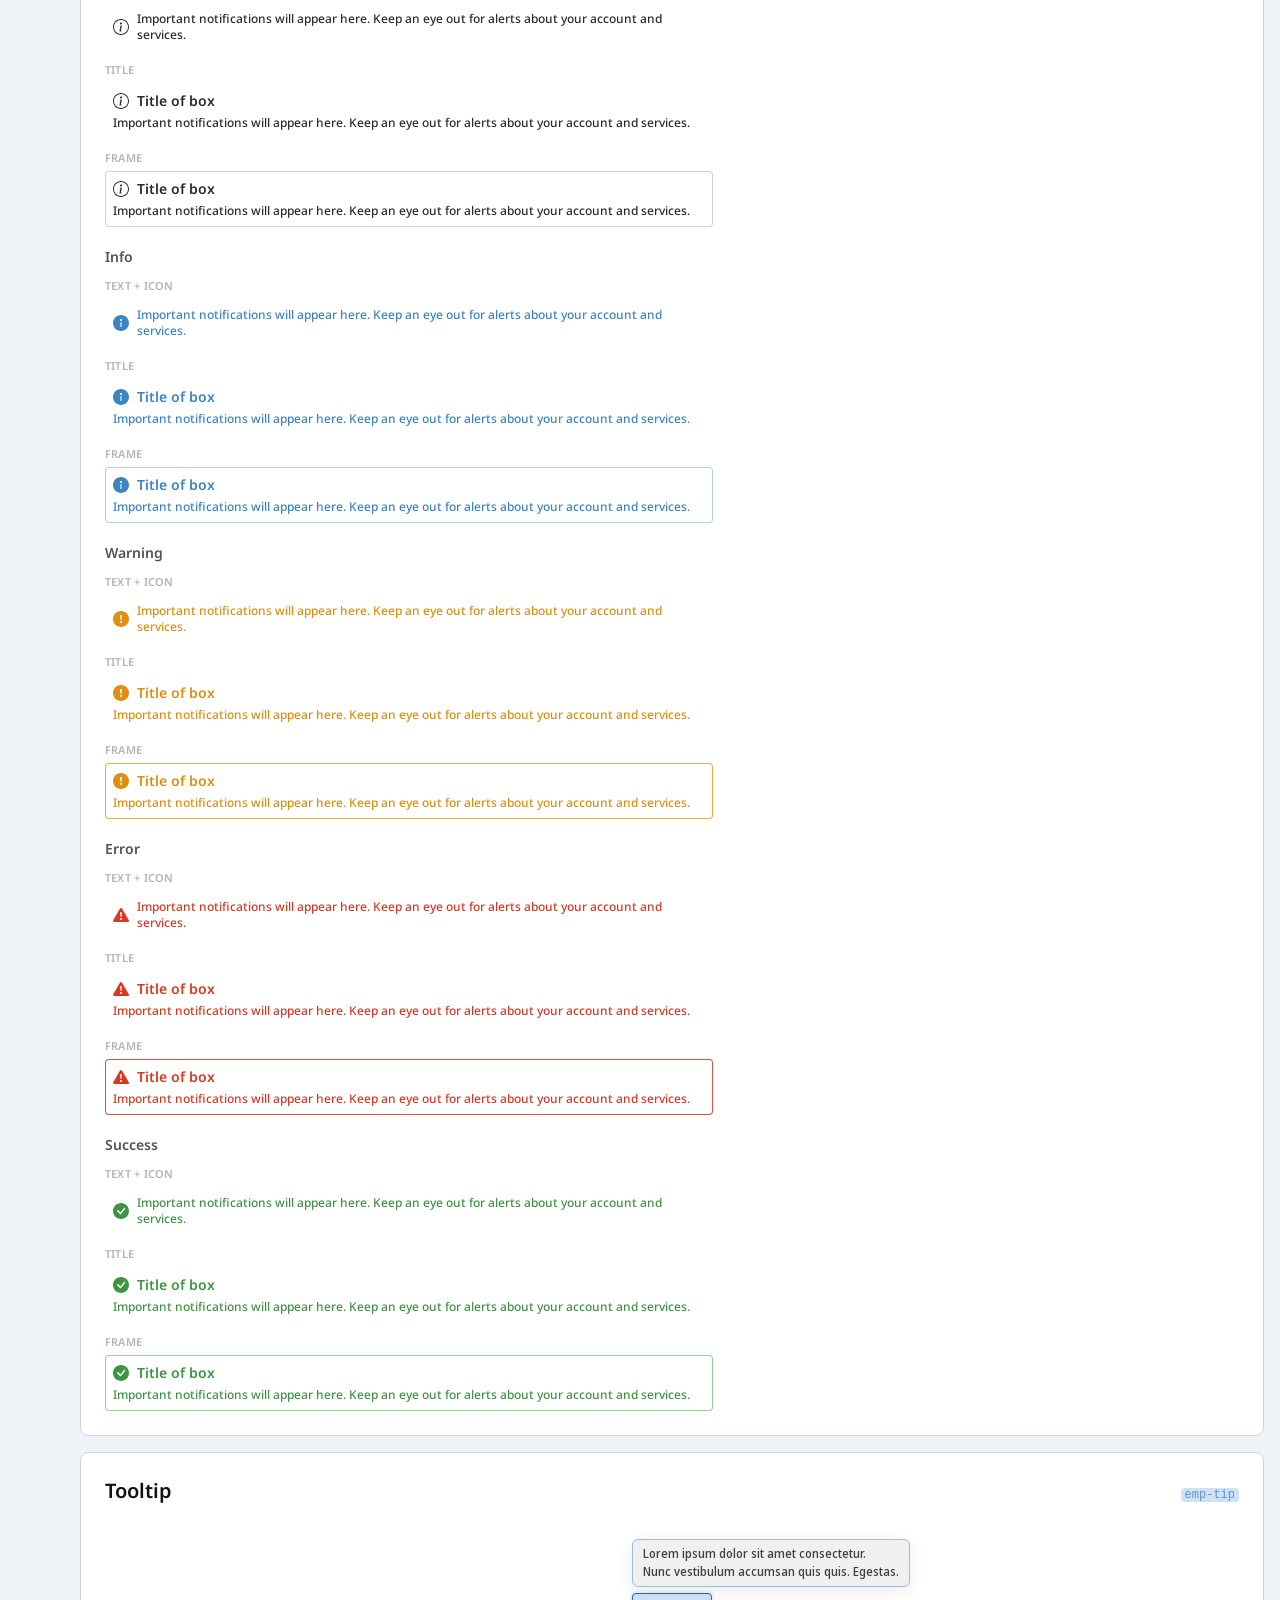
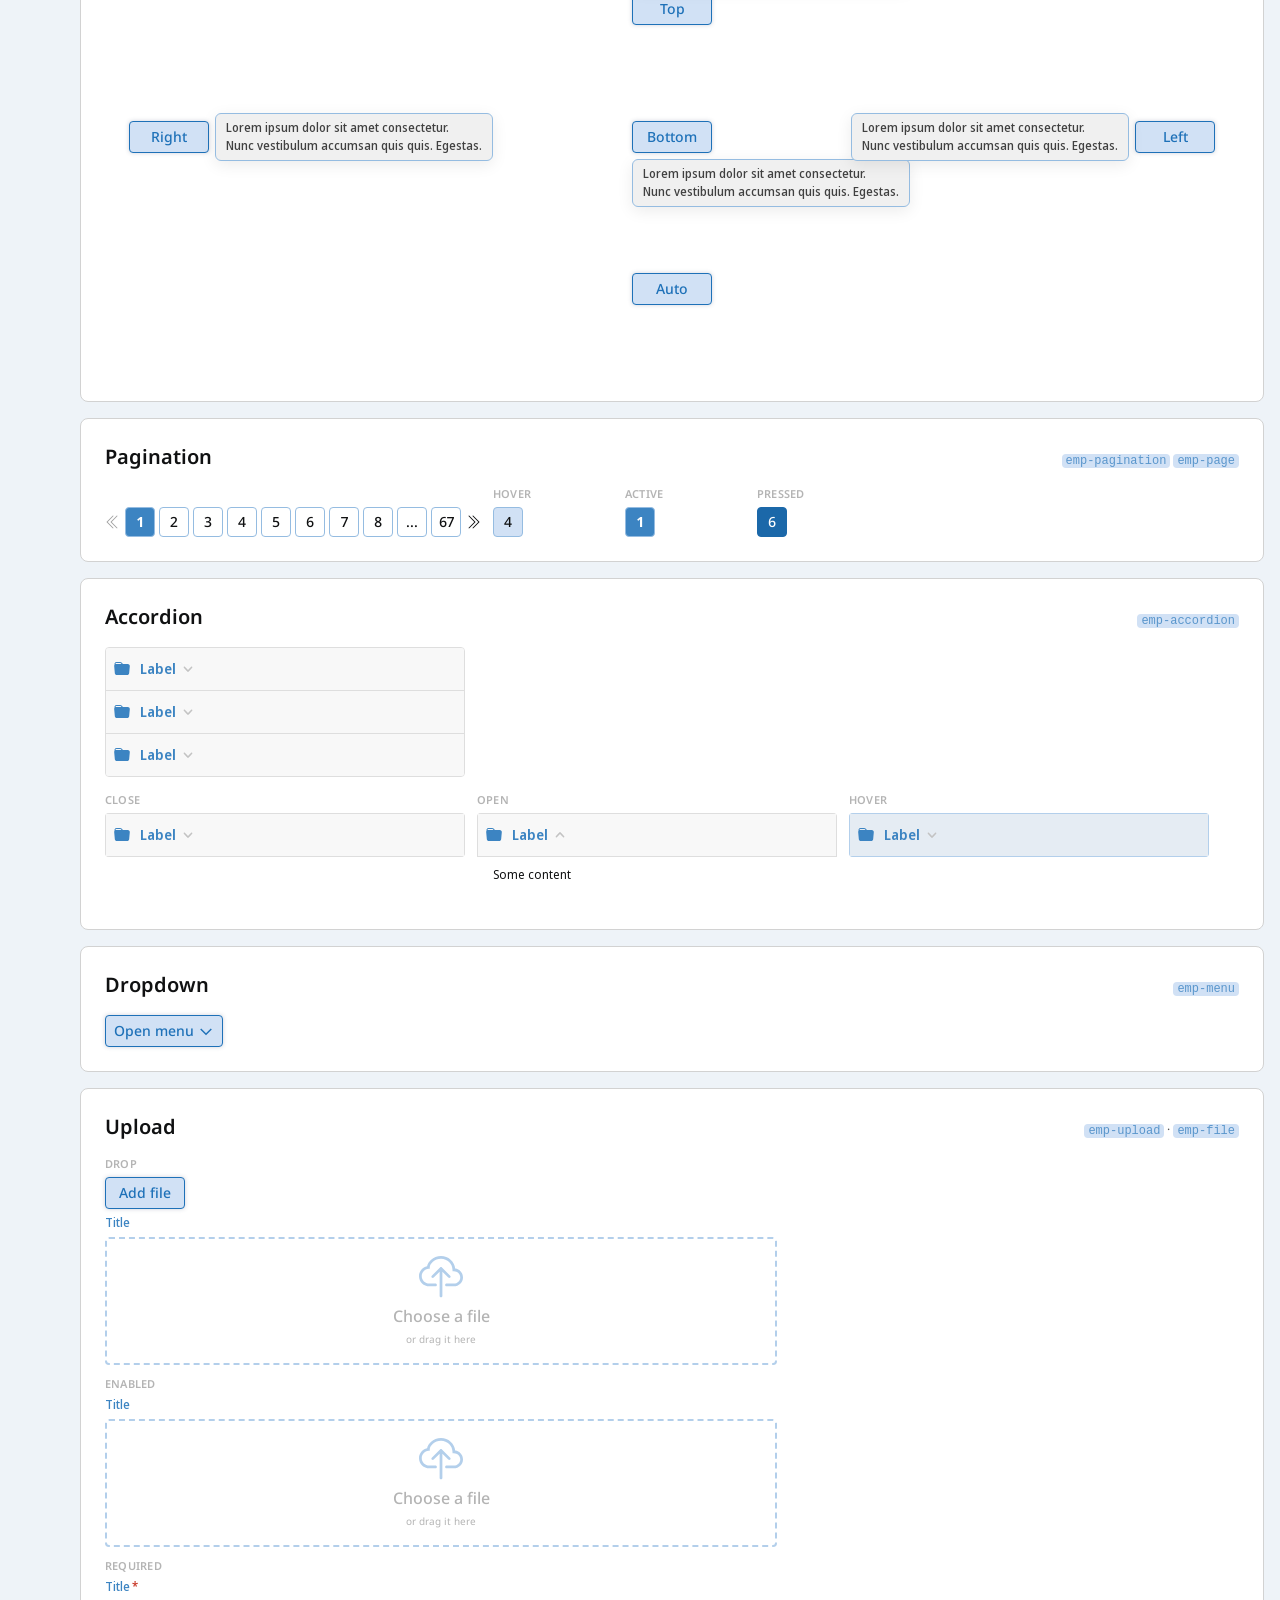
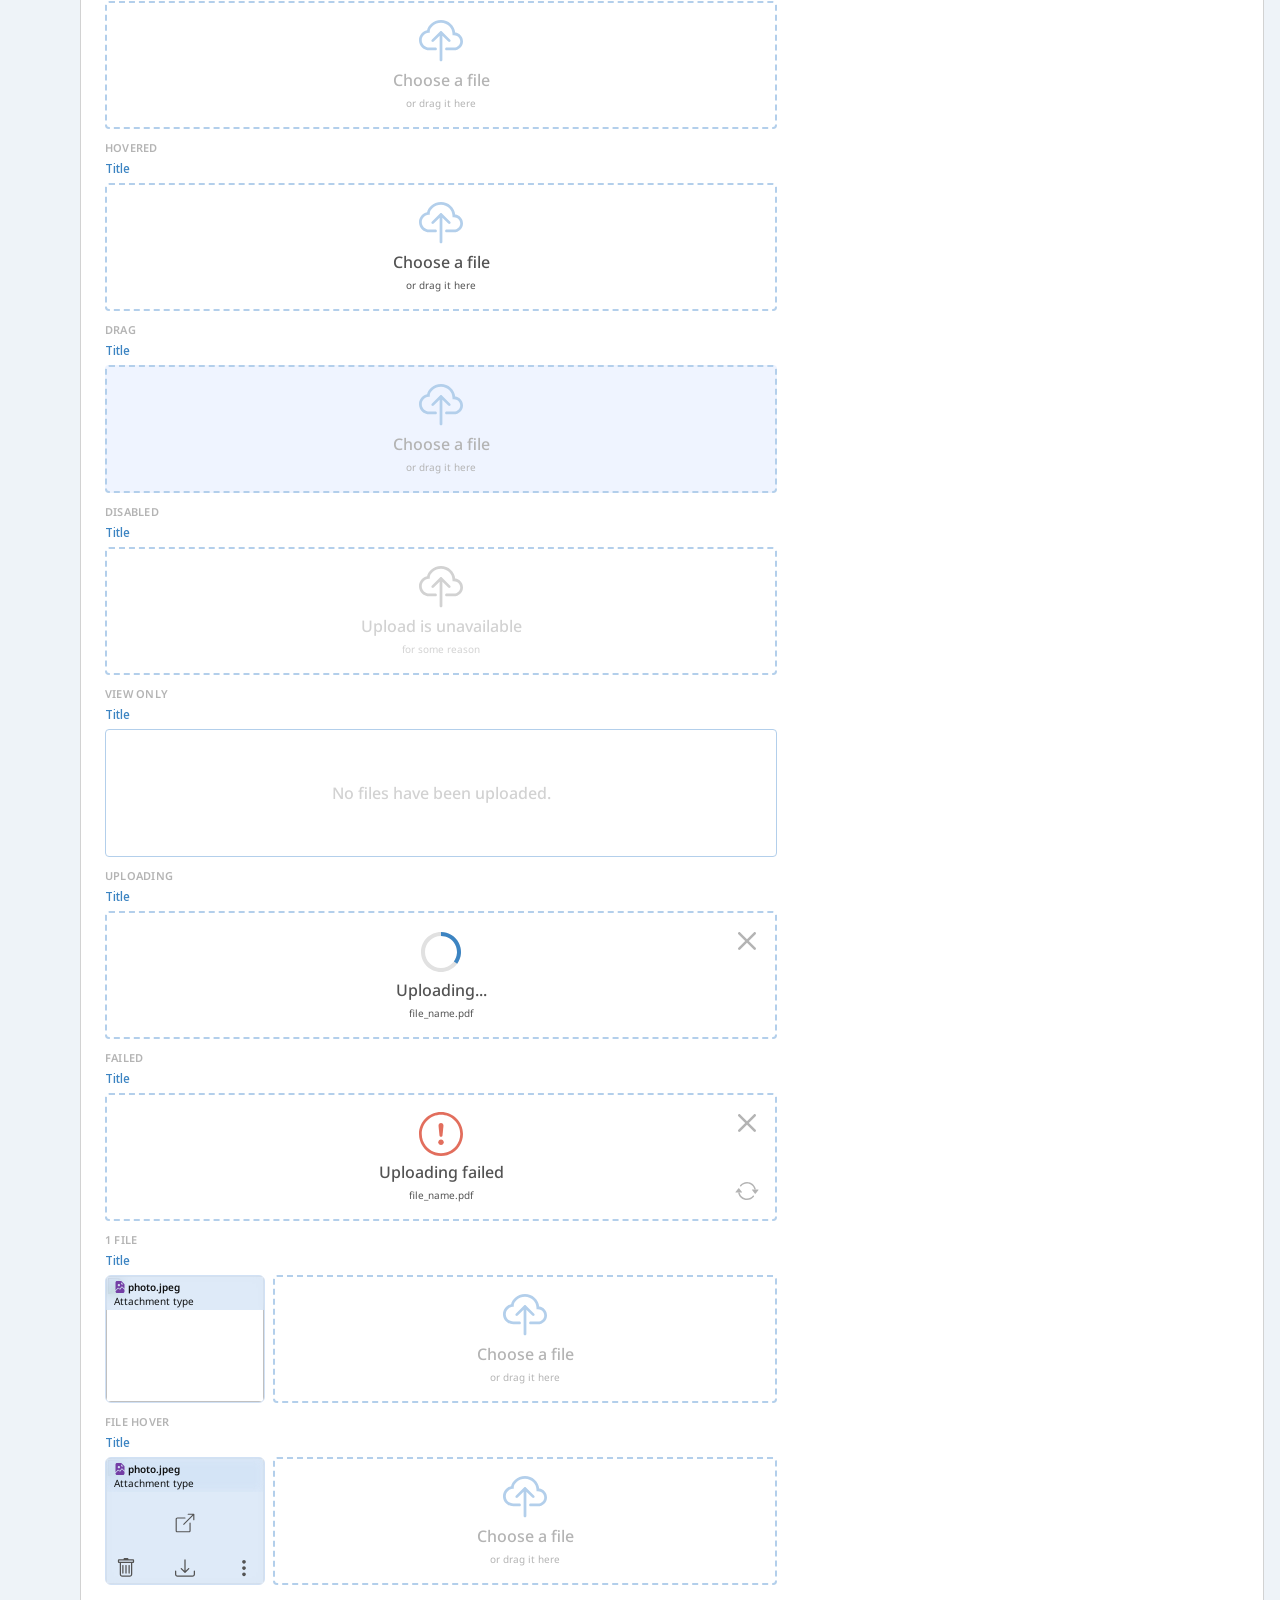
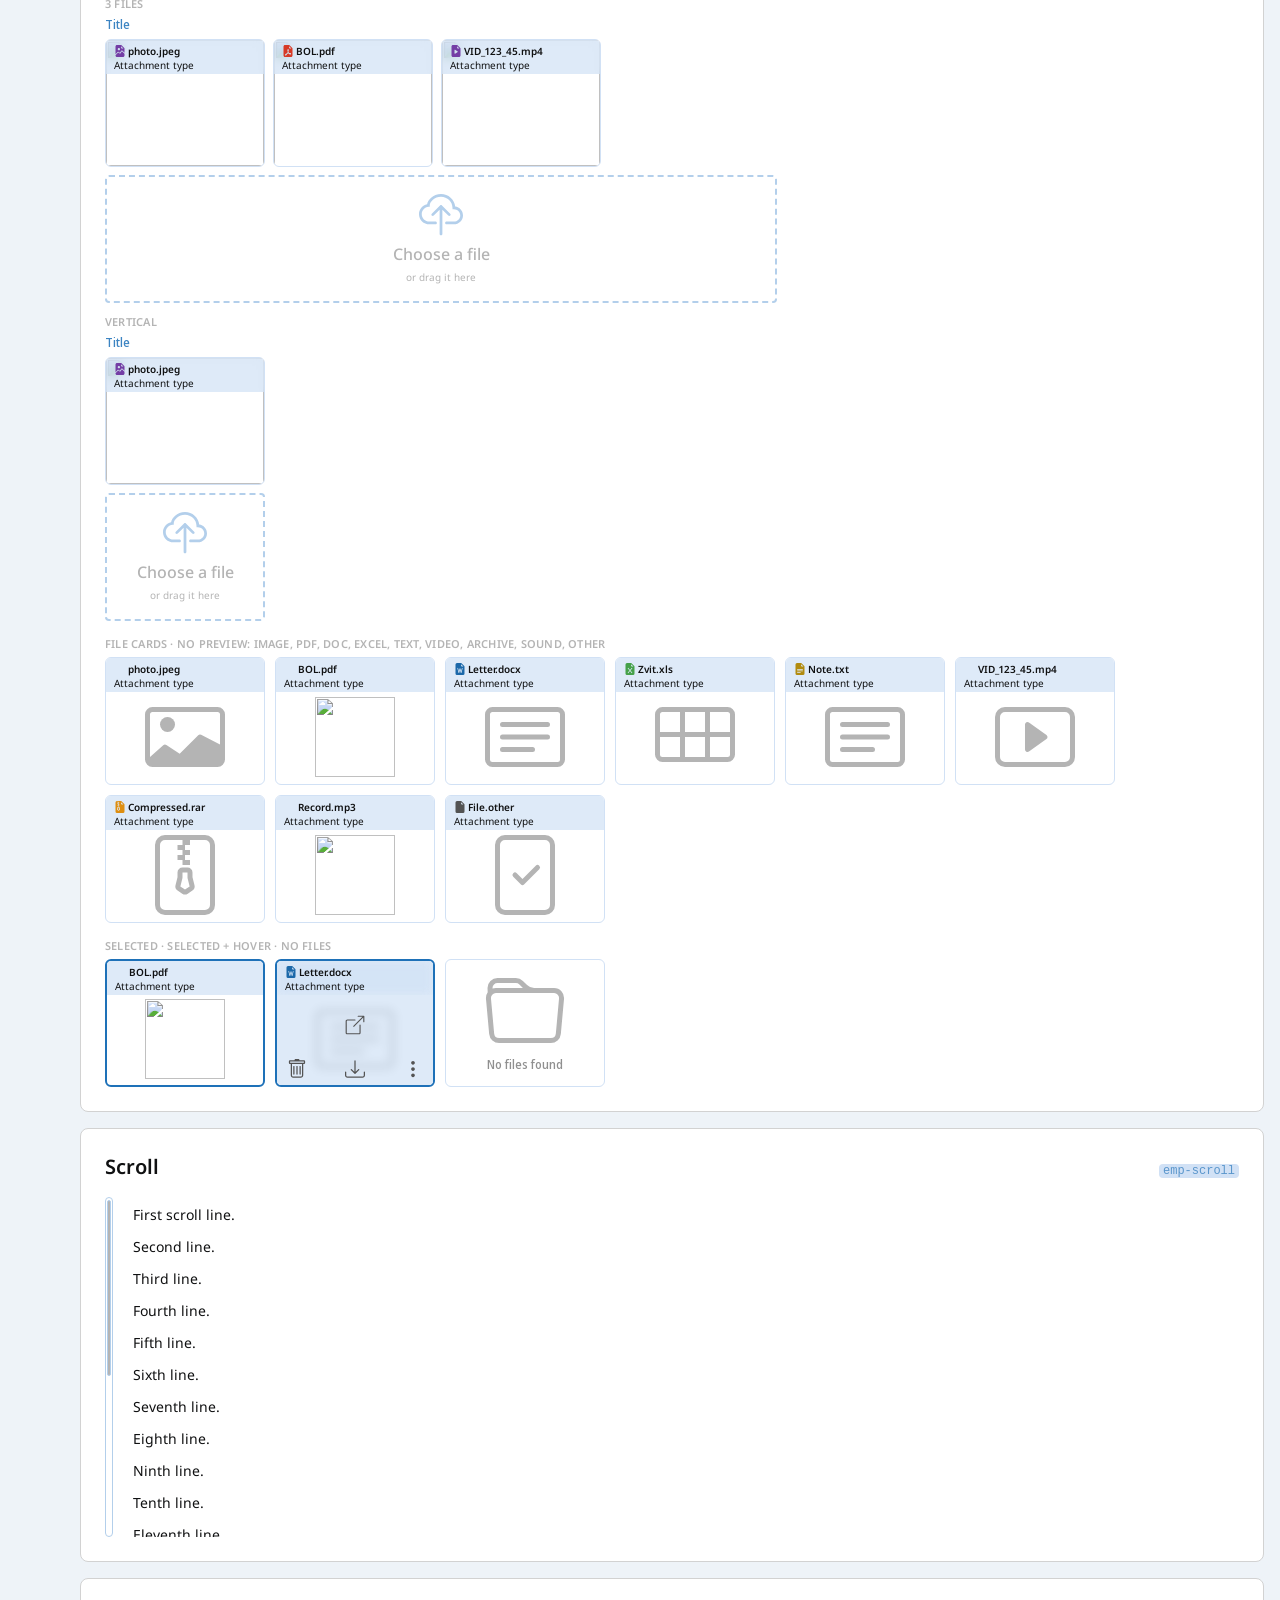
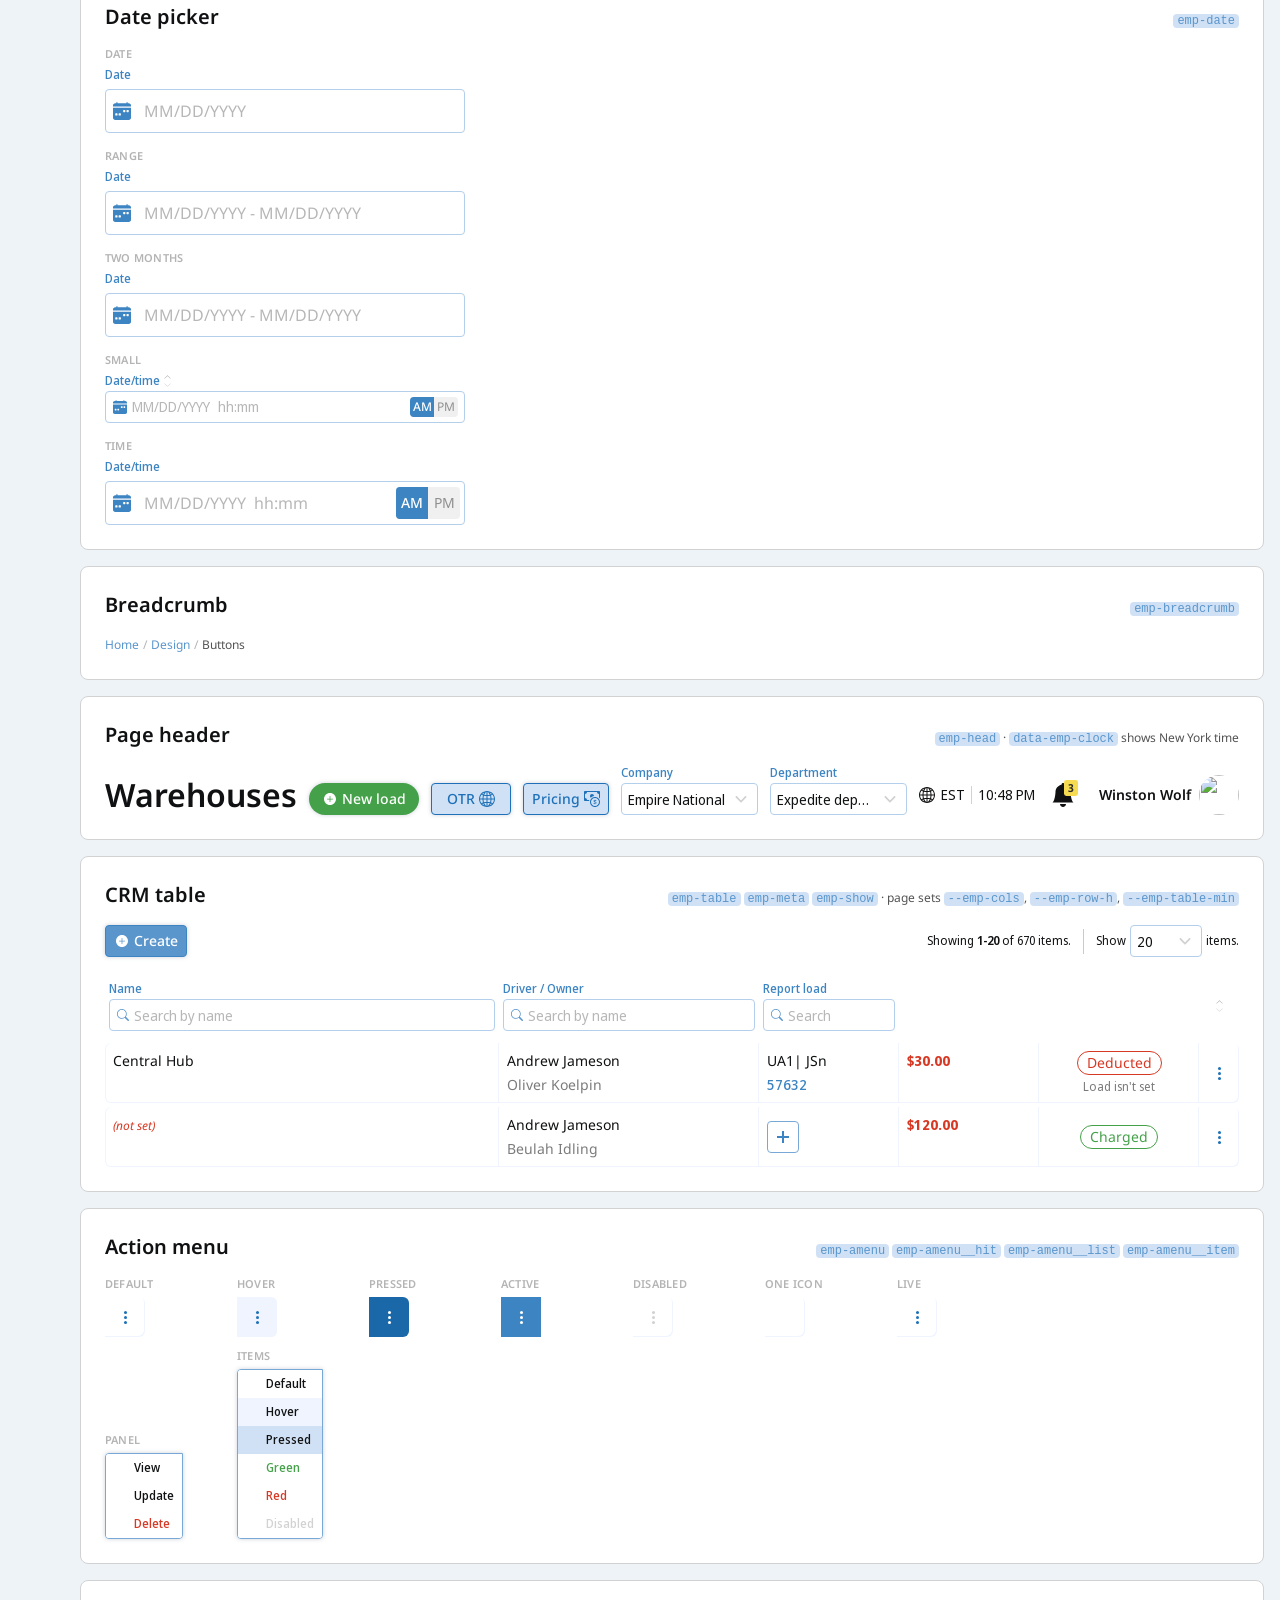
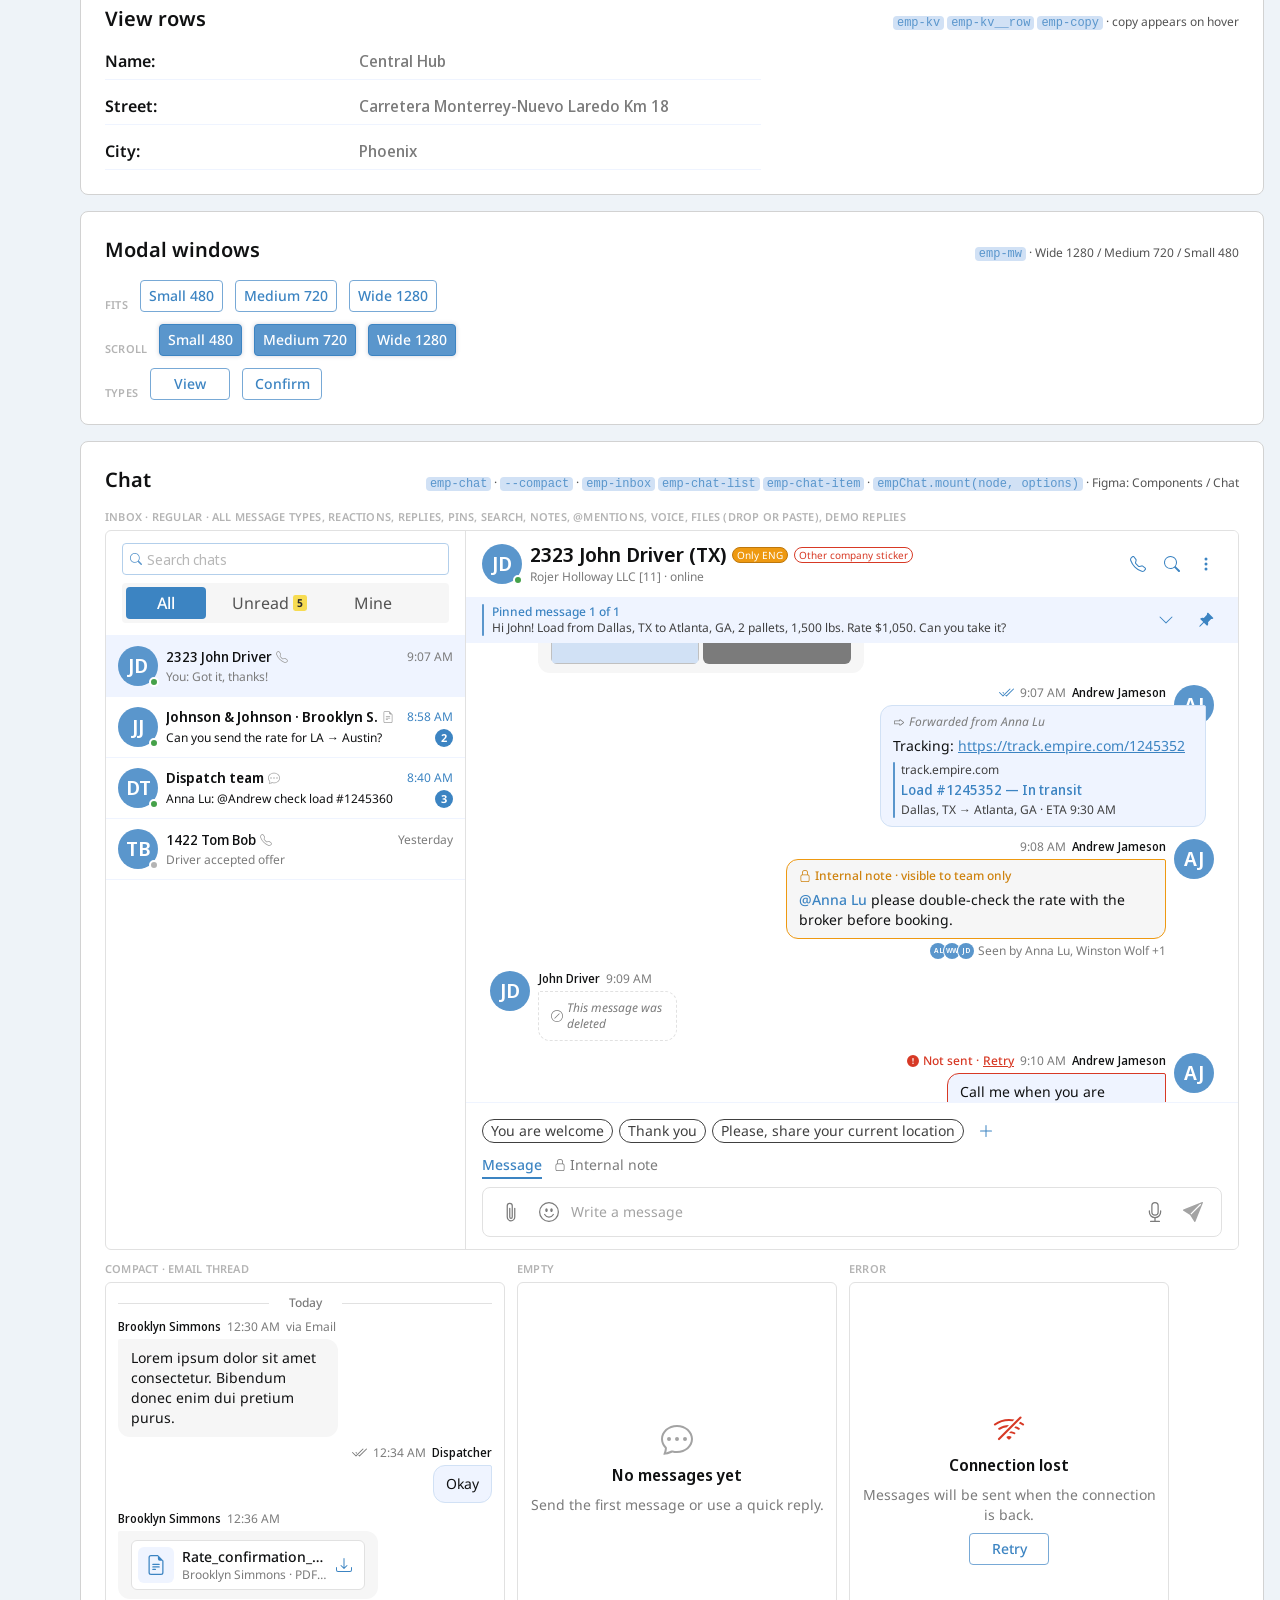
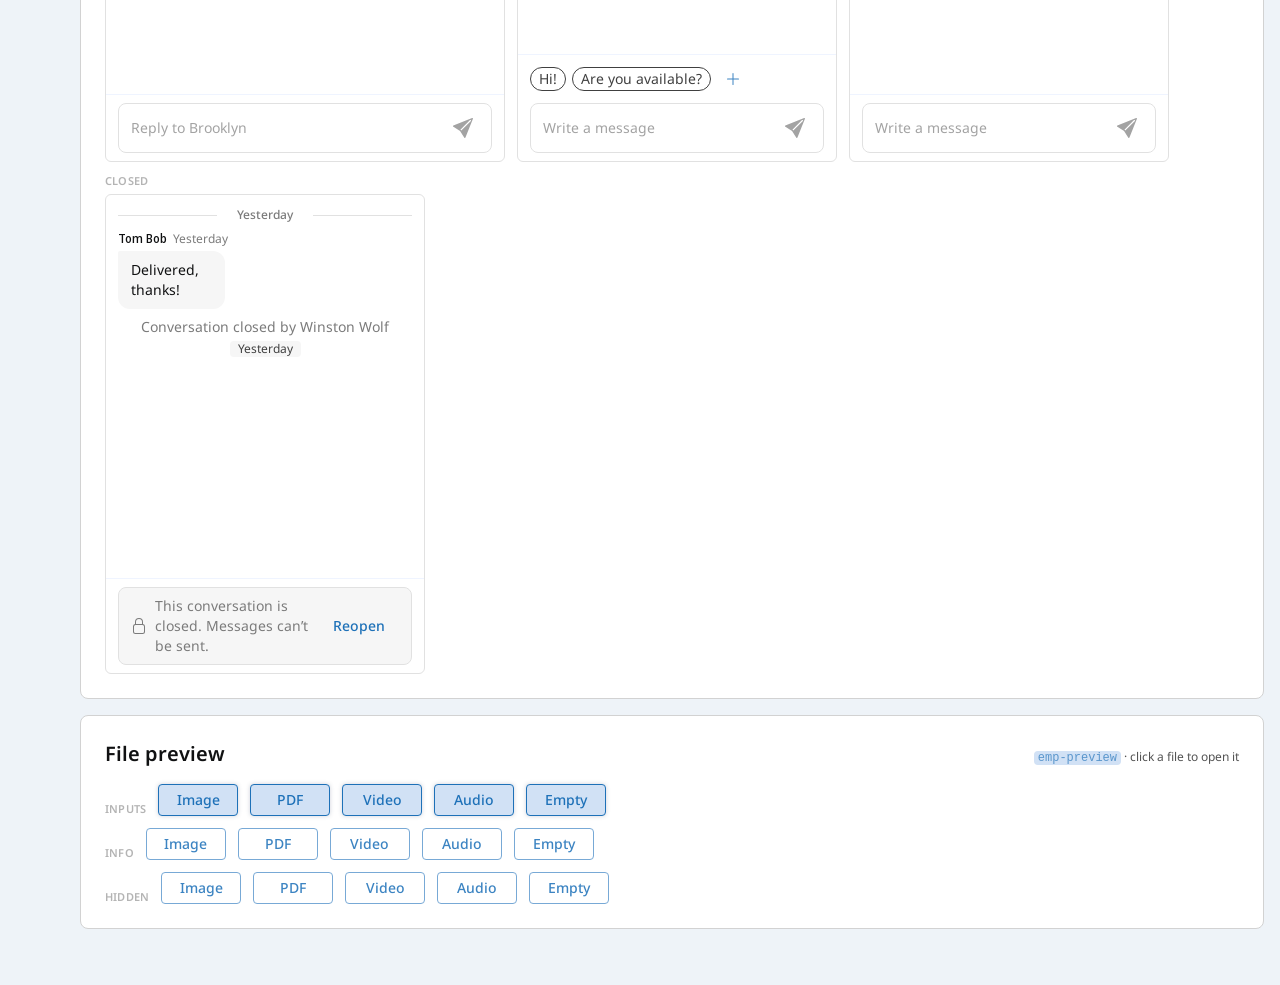
==== commit f7a505a3: "Offers and Load's Chats: QA fixes and alignment with Figma CRM 3.0; message hover zone Chat (global)" ====
--- a/index.html
+++ b/index.html
@@ -8,9 +8,9 @@
     <link rel="preconnect" href="https://fonts.gstatic.com" crossorigin>
     <link href="https://fonts.googleapis.com/css2?family=Noto+Sans+Display:wght@400;500;600&family=Noto+Sans:wdth,wght@87.5,700;100,400;100,500;100,600;100,700&display=swap" rel="stylesheet">
     <link rel="stylesheet" href="https://cdn.jsdelivr.net/npm/bootstrap@3.4.1/dist/css/bootstrap.min.css">
-    <link rel="stylesheet" href="css/empire.css?v=ds16">
+    <link rel="stylesheet" href="css/empire.css?v=ds17">
     <link rel="stylesheet" href="css/header.css?v=ds3">
-    <link rel="stylesheet" href="css/toast.css?v=t2">
+    <link rel="stylesheet" href="css/toast.css?v=t3">
     <link rel="stylesheet" href="css/notifications.css?v=n3">
     <link rel="stylesheet" href="css/chat-widget.css?v=cw1">
     <link rel="stylesheet" href="css/design.css?v=ds5">
@@ -1775,10 +1775,10 @@
             <div class="emp-mw__foot"><button class="emp-btn emp-btn--outline emp-btn--lg" type="button" data-overlay-close>Cancel</button><button class="emp-btn emp-btn--alarm emp-btn--lg" type="button" data-overlay-close>Delete</button></div>
         </div>
     </div>
-    <script src="js/toast.js?v=t5"></script>
+    <script src="js/toast.js?v=t6"></script>
     <script src="js/notifications.js?v=n1"></script>
     <script src="js/chat-widget.js?v=cw1"></script>
-    <script src="js/empire.js?v=ds12"></script>
+    <script src="js/empire.js?v=ds13"></script>
     <script>
         (function () {
             var types = ["primary", "secondary", "outline", "link", "additional", "alarm"];
--- a/css/empire.css
+++ b/css/empire.css
@@ -3622,14 +3622,22 @@
 .emp-chat__seen .emp-avatar:first-child { margin-left: 0; }
 /* hover tools + menu */
 .emp-chat__content { position: relative; }
+/* Hover zone = the bubble and the ⋮ next to it (.emp-chat__line). Not the whole row, not the author line, not the empty side of the feed.
+   ⋮ sits at the bottom corner of the bubble: right of an incoming one, left of an outgoing one; space for it is always kept. */
+.emp-chat__line { position: relative; display: flex; min-width: 0; max-width: calc(100% - 40px); }
+.emp-chat--compact .emp-chat__line { max-width: calc(100% - 40px); }
 .emp-chat__tools {
     position: absolute; bottom: 0; left: calc(100% + var(--x3)); z-index: 3;
     display: none; align-items: center; gap: var(--x); padding: var(--x); white-space: nowrap;
     border: 1px solid var(--chat-line); border-radius: var(--x3); background: var(--chat-panel); box-shadow: var(--chat-shadow);
 }
-/* Hover: one ⋮ right next to the bubble (bottom corner): on the right of an incoming message, on the left of an outgoing one. Opens the message menu. */
+/* Invisible bridge over the gap, so moving from the bubble to ⋮ never drops the hover */
+.emp-chat__tools::before { content: ""; position: absolute; top: -4px; bottom: -4px; right: 100%; width: calc(var(--x3) + 2px); }
 .emp-chat__msg--out .emp-chat__tools { left: auto; right: calc(100% + var(--x3)); }
-.emp-chat__msg:hover .emp-chat__tools, .emp-chat__msg:focus-within .emp-chat__tools, .emp-chat__msg.is-menu .emp-chat__tools { display: flex; }
+.emp-chat__msg--out .emp-chat__tools::before { right: auto; left: 100%; }
+/* Keyboard: shown while something in the message has visible focus; a mouse click on ⋮ does not keep it stuck after the menu closes */
+.emp-chat__line:hover .emp-chat__tools, .emp-chat__msg:has(:focus-visible) .emp-chat__tools, .emp-chat__msg.is-menu .emp-chat__tools { display: flex; }
+.emp-chat__msg.is-menu .emp-chat__bubble { border-color: var(--chat-accent-line); }
 .emp-chat__msg.is-deleted .emp-chat__tools { display: none; }
 .emp-chat__tools .emp-chat__btn { width: 28px; height: 28px; }
 .emp-chat__pop {
--- a/css/toast.css
+++ b/css/toast.css
@@ -0,0 +1,40 @@
+/* Toast stack. The card itself is emp-info. Timing follows the CodePen prototype. */
+
+.emp-toasts {
+    position: fixed;
+    top: 40px;
+    right: 40px;
+    z-index: 1300;
+    display: flex;
+    flex-direction: column;
+    align-items: flex-end;
+    gap: var(--x8);
+    width: max-content;
+    max-width: calc(100vw - 80px);
+    pointer-events: none;
+}
+
+.emp-toast {
+    width: max-content;
+    max-width: 100%;
+    opacity: 0;
+    transform: translateX(20px) scale(0.98);
+    transition: opacity 0.25s ease, transform 0.25s ease;
+}
+
+.emp-toast.is-show {
+    opacity: 1;
+    transform: none;
+    transition: transform 0.4s cubic-bezier(0.175, 0.885, 0.32, 1.1), opacity 0.4s ease;
+}
+
+.emp-toast .emp-info__icon { display: block; max-width: none; }
+.emp-toast p { white-space: pre-line; }
+/* Action inside a toast (Undo) — the stack ignores the pointer, the action takes it */
+.emp-toast__action { pointer-events: auto; align-self: flex-end; height: auto; padding: 0; }
+.emp-copy-sink { position: fixed; left: -999px; top: 0; }
+
+@media (prefers-reduced-motion: reduce) {
+    .emp-toast,
+    .emp-toast.is-show { transition: none; transform: none; }
+}
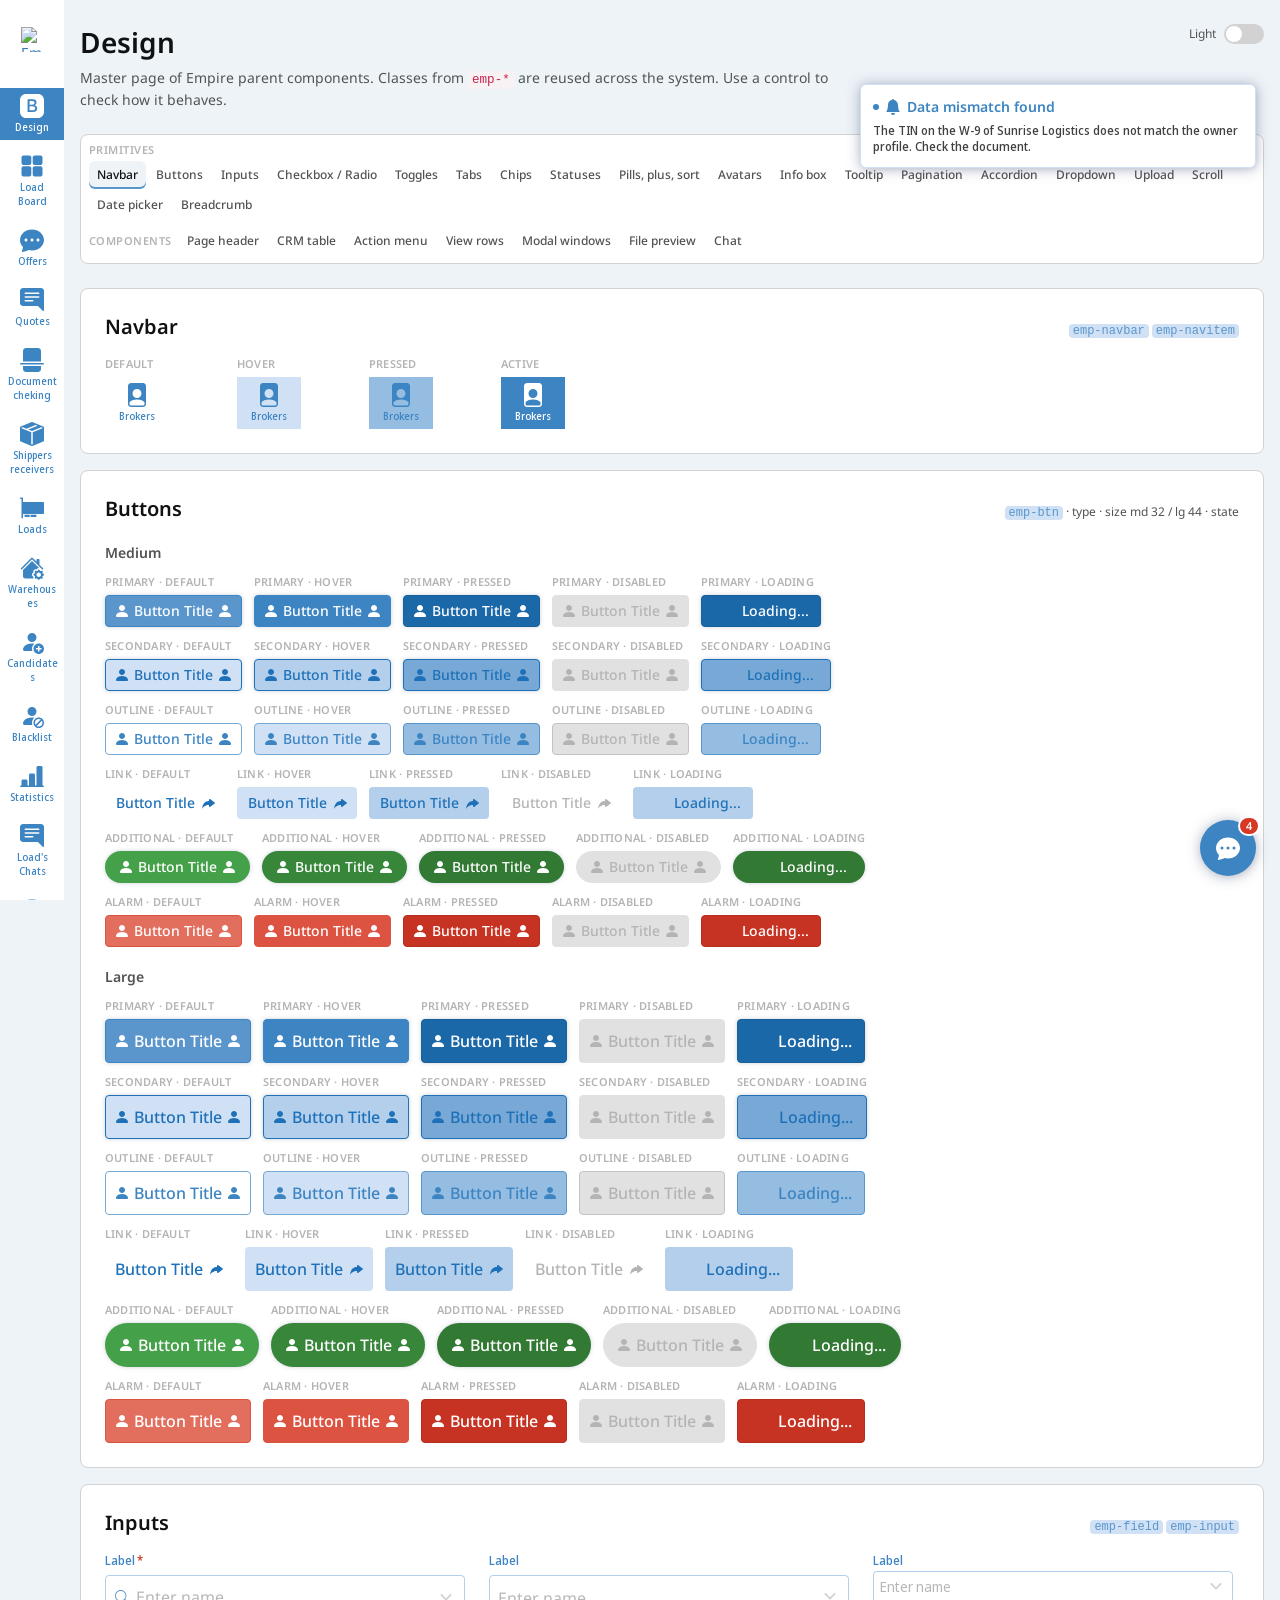
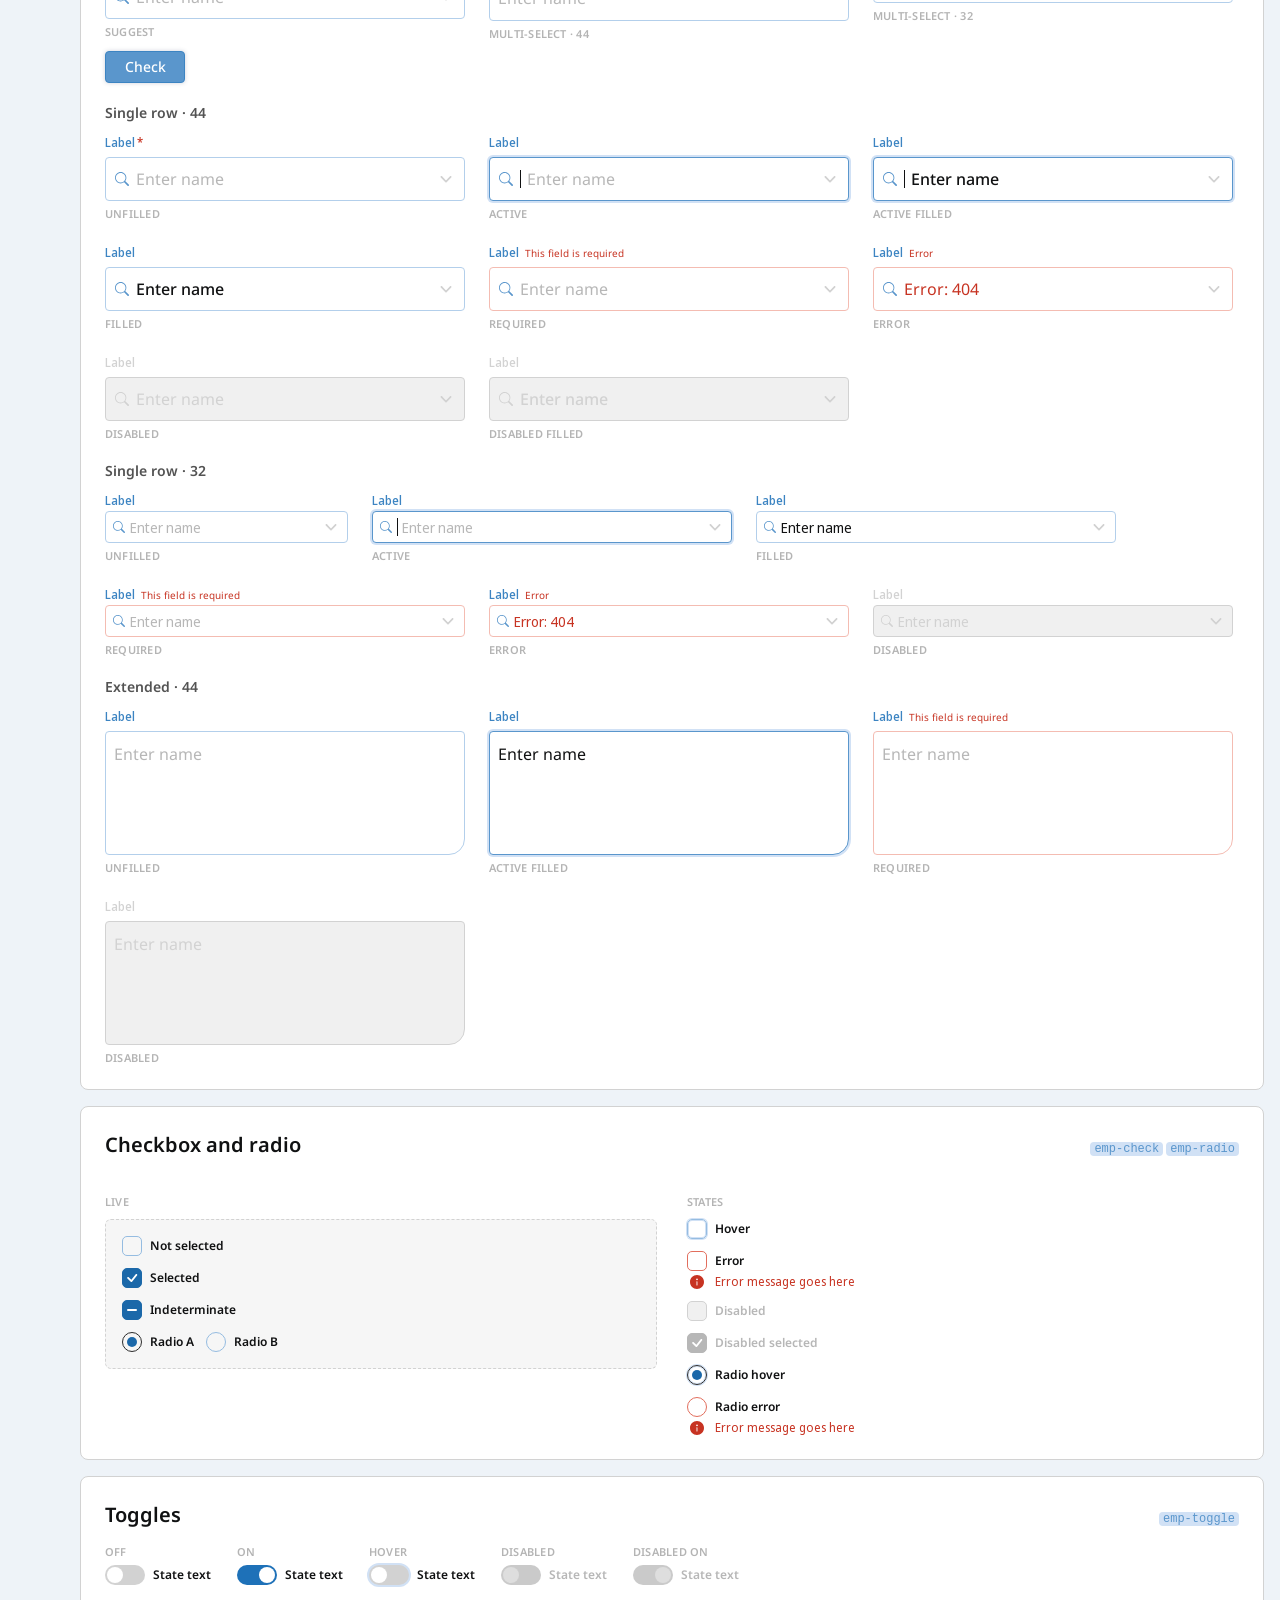
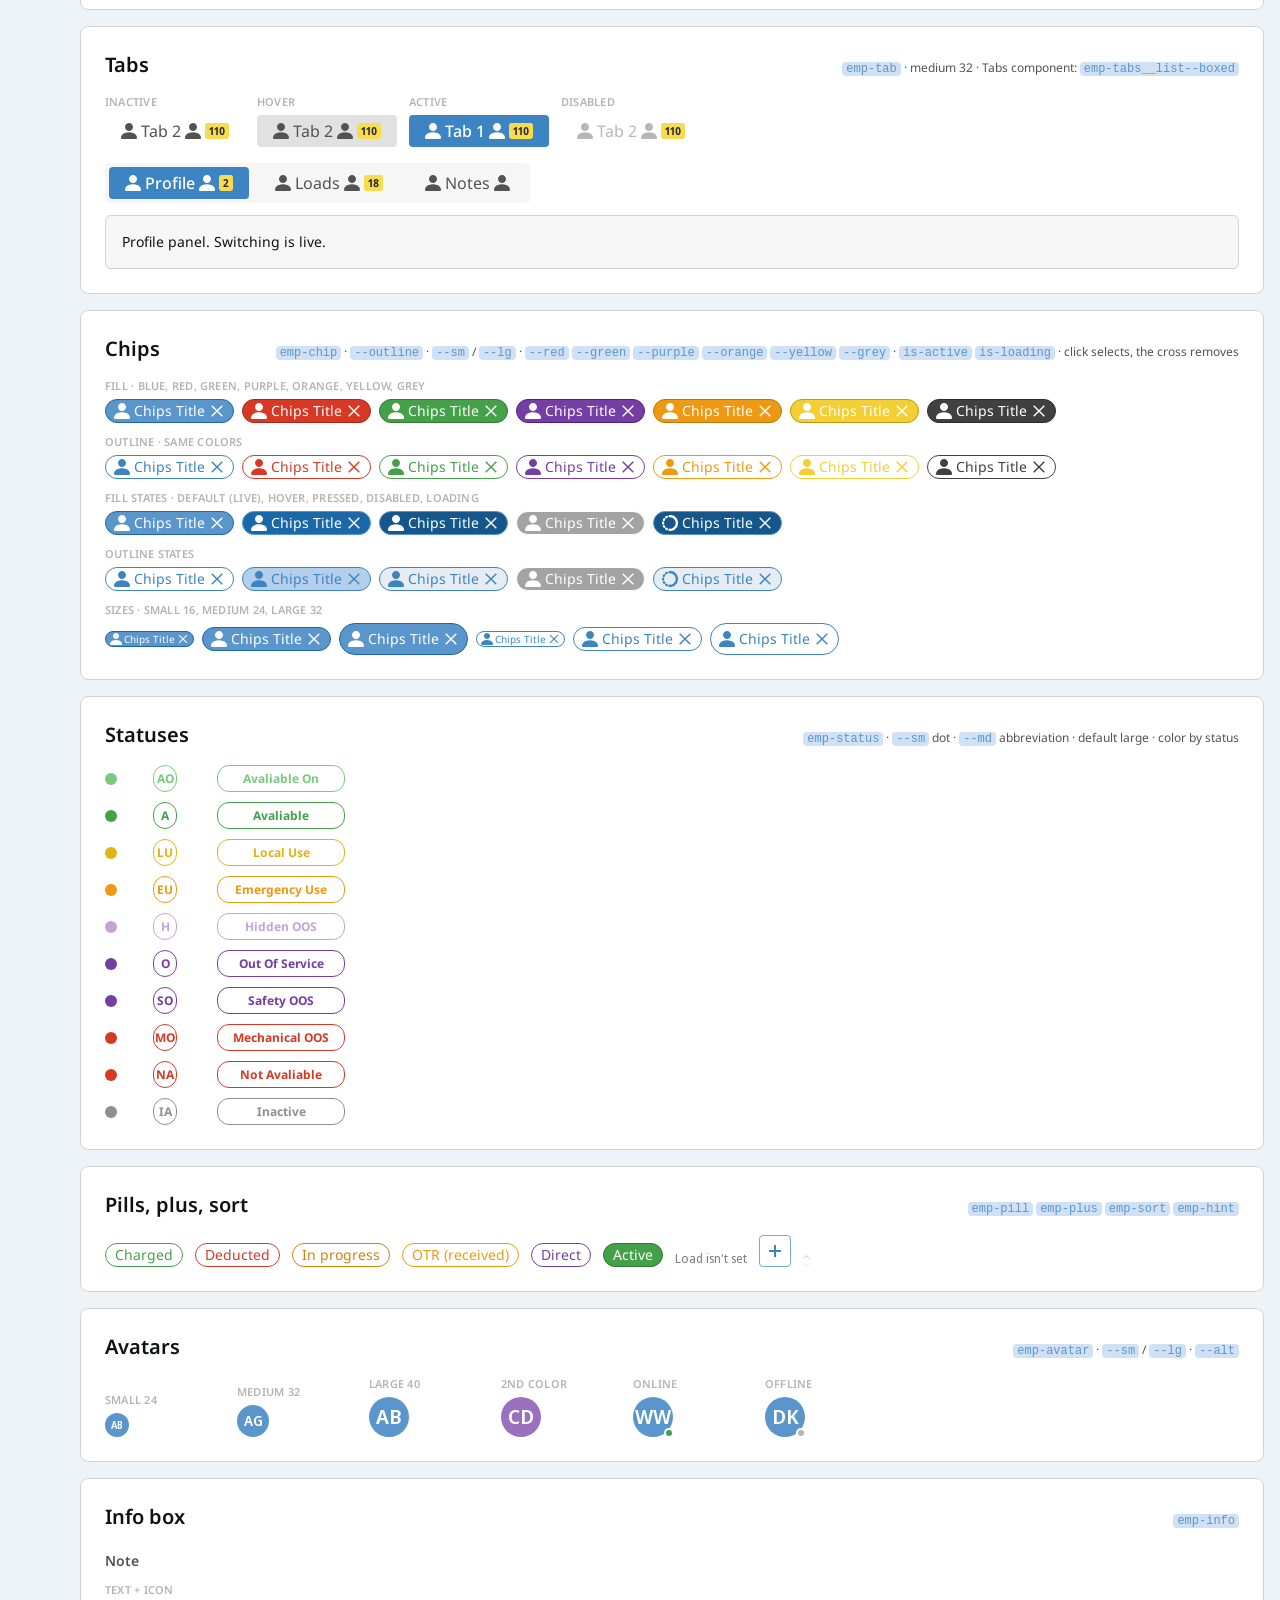
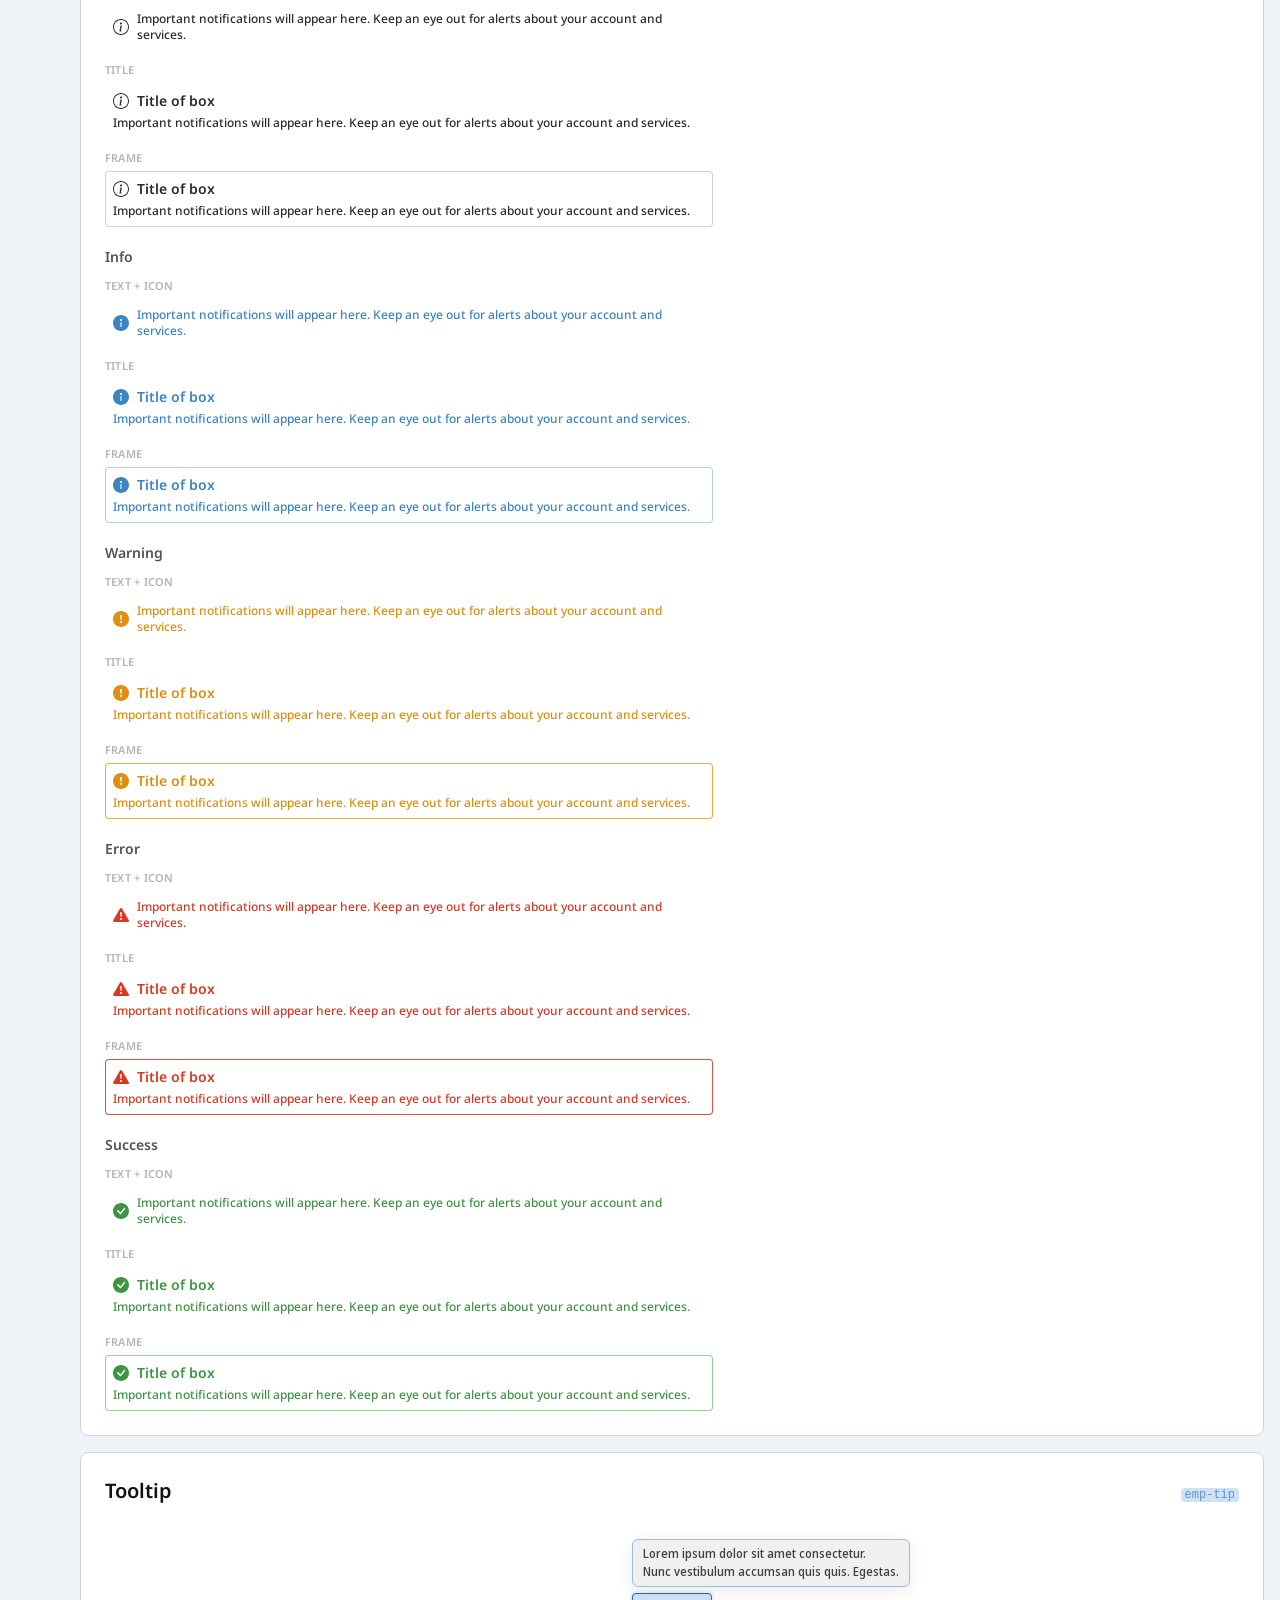
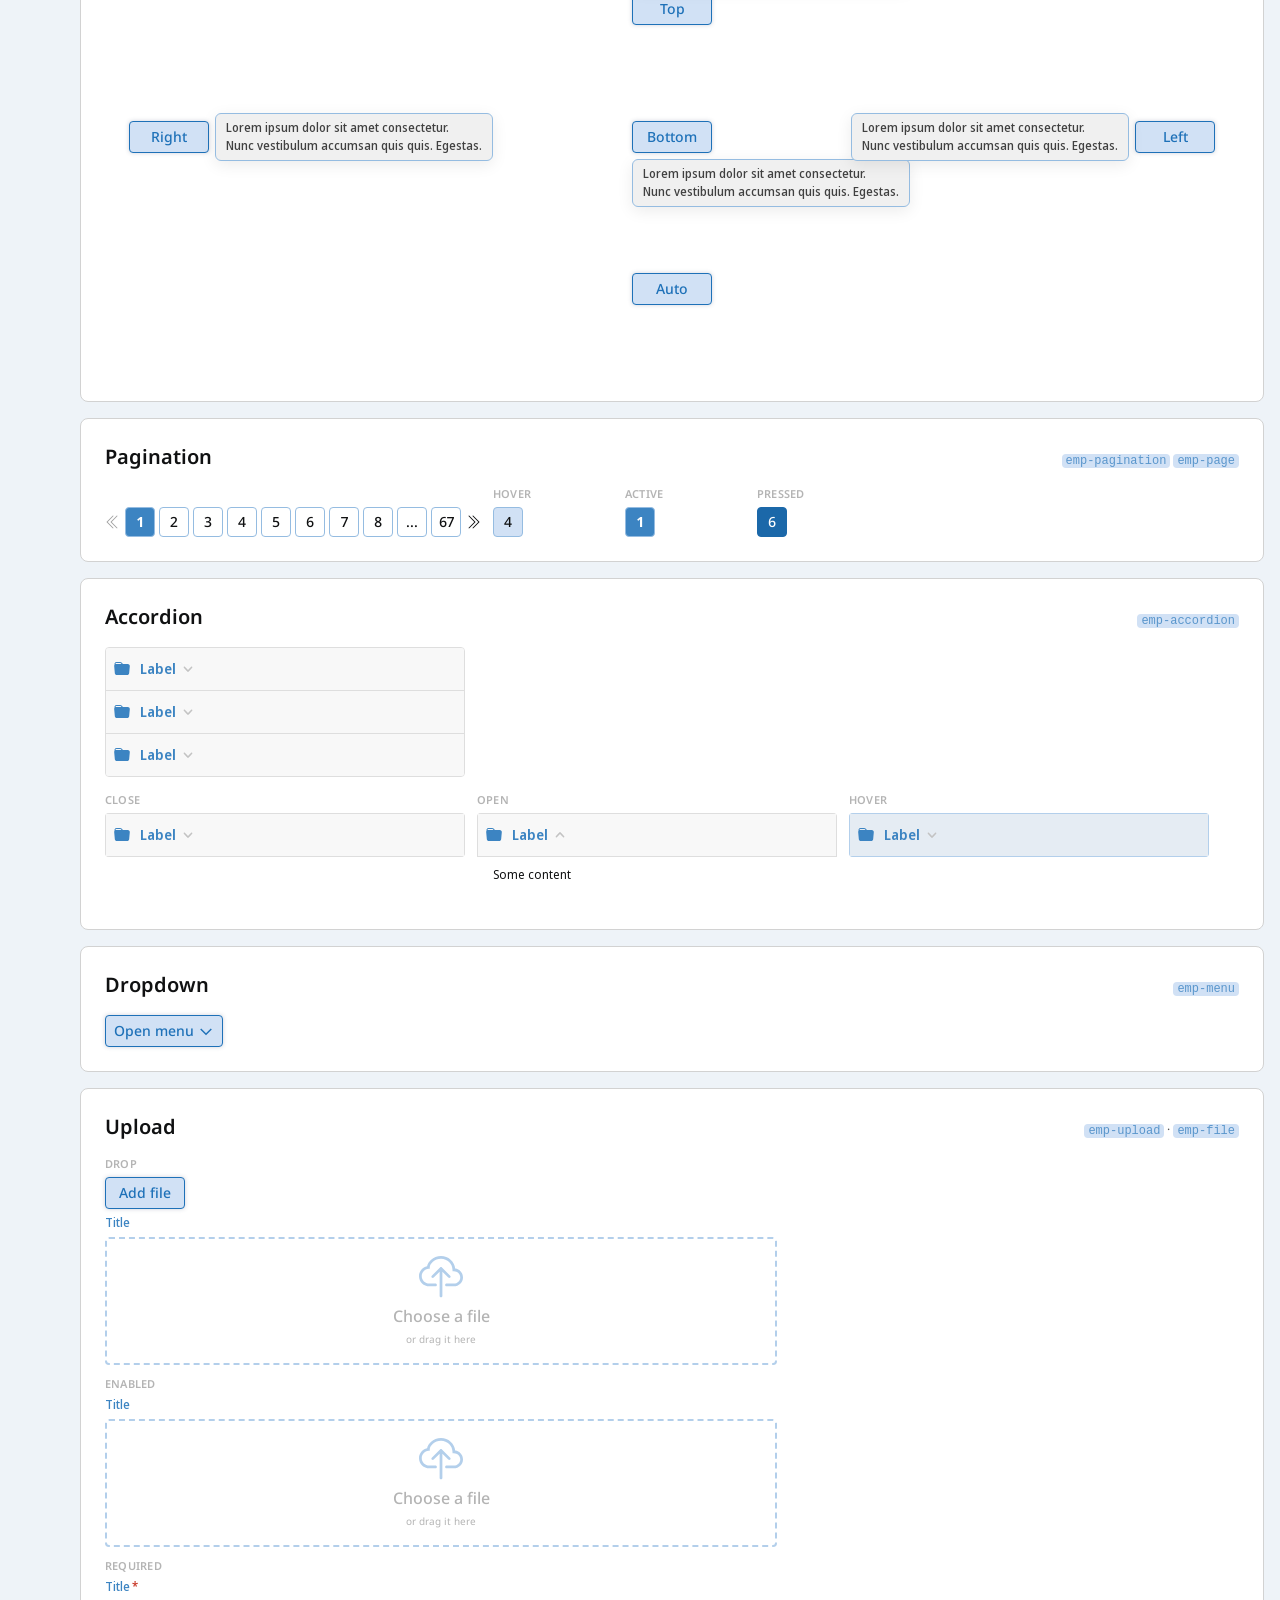
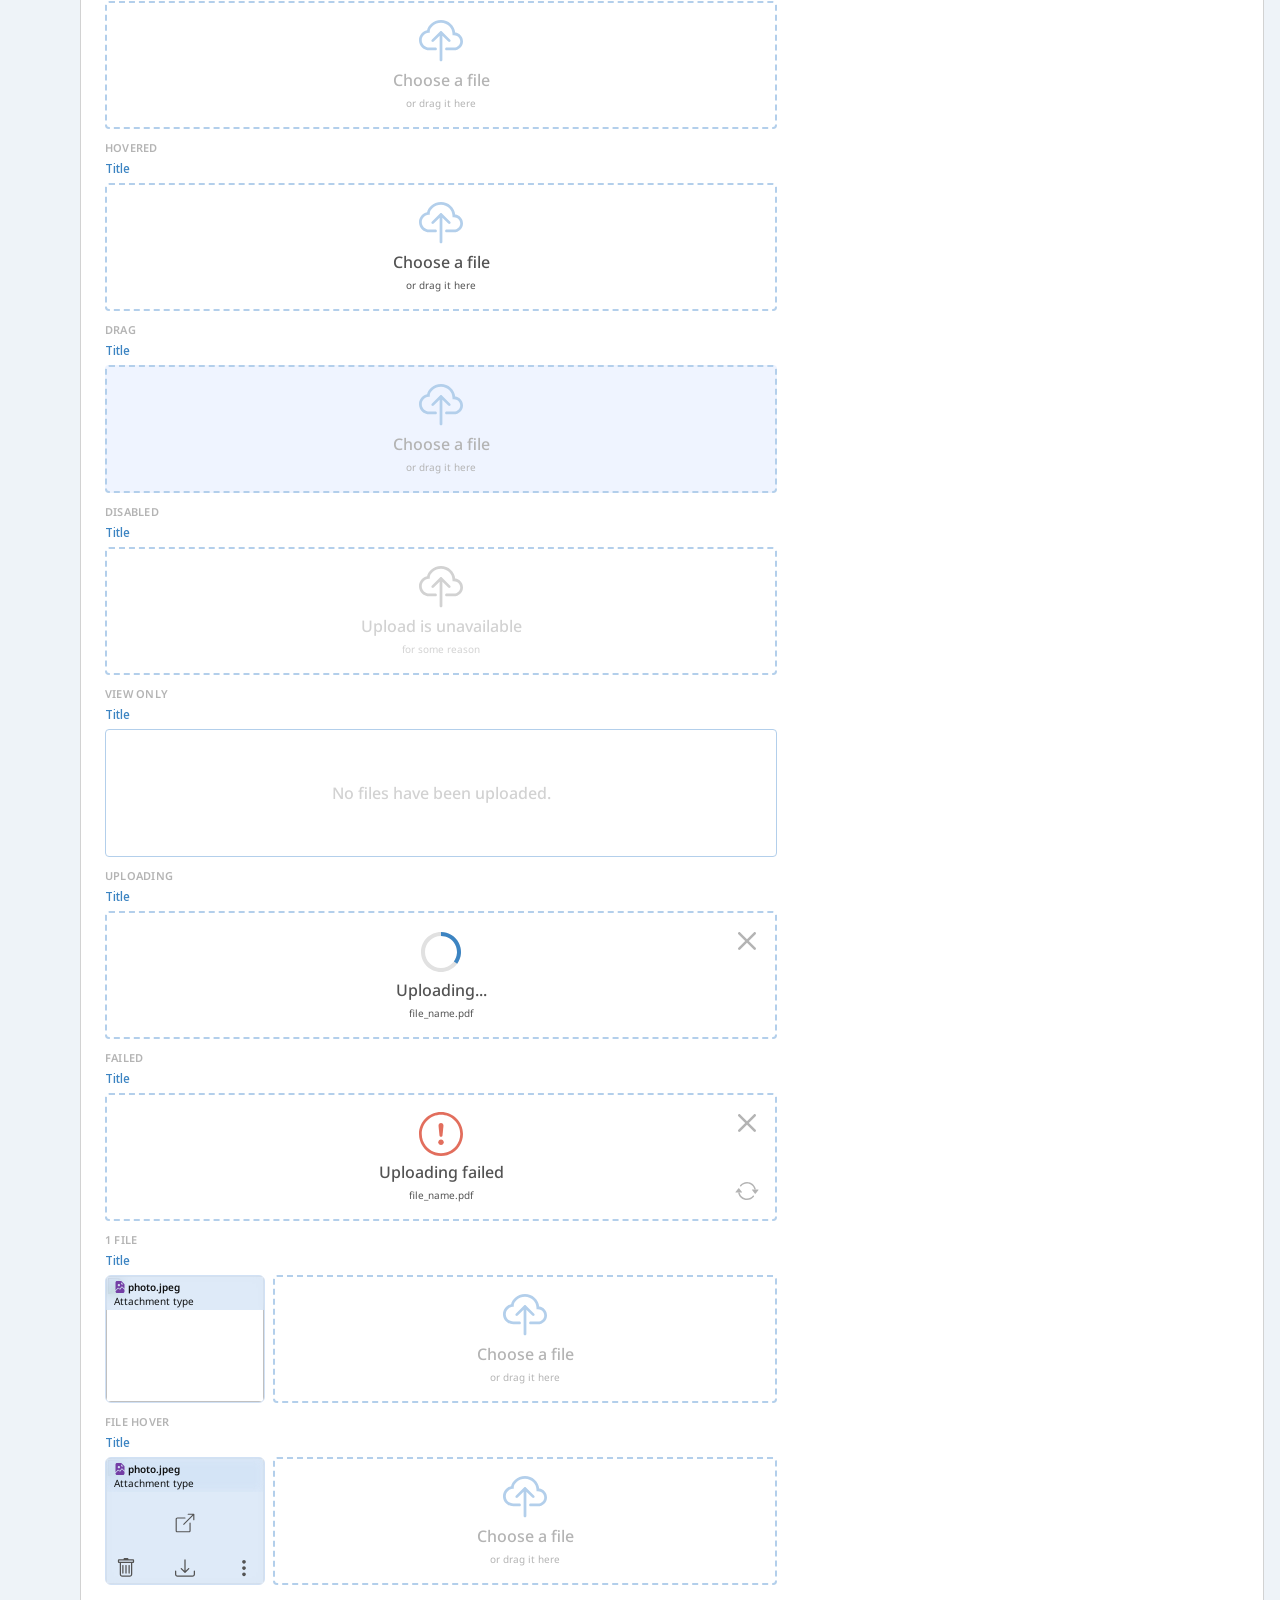
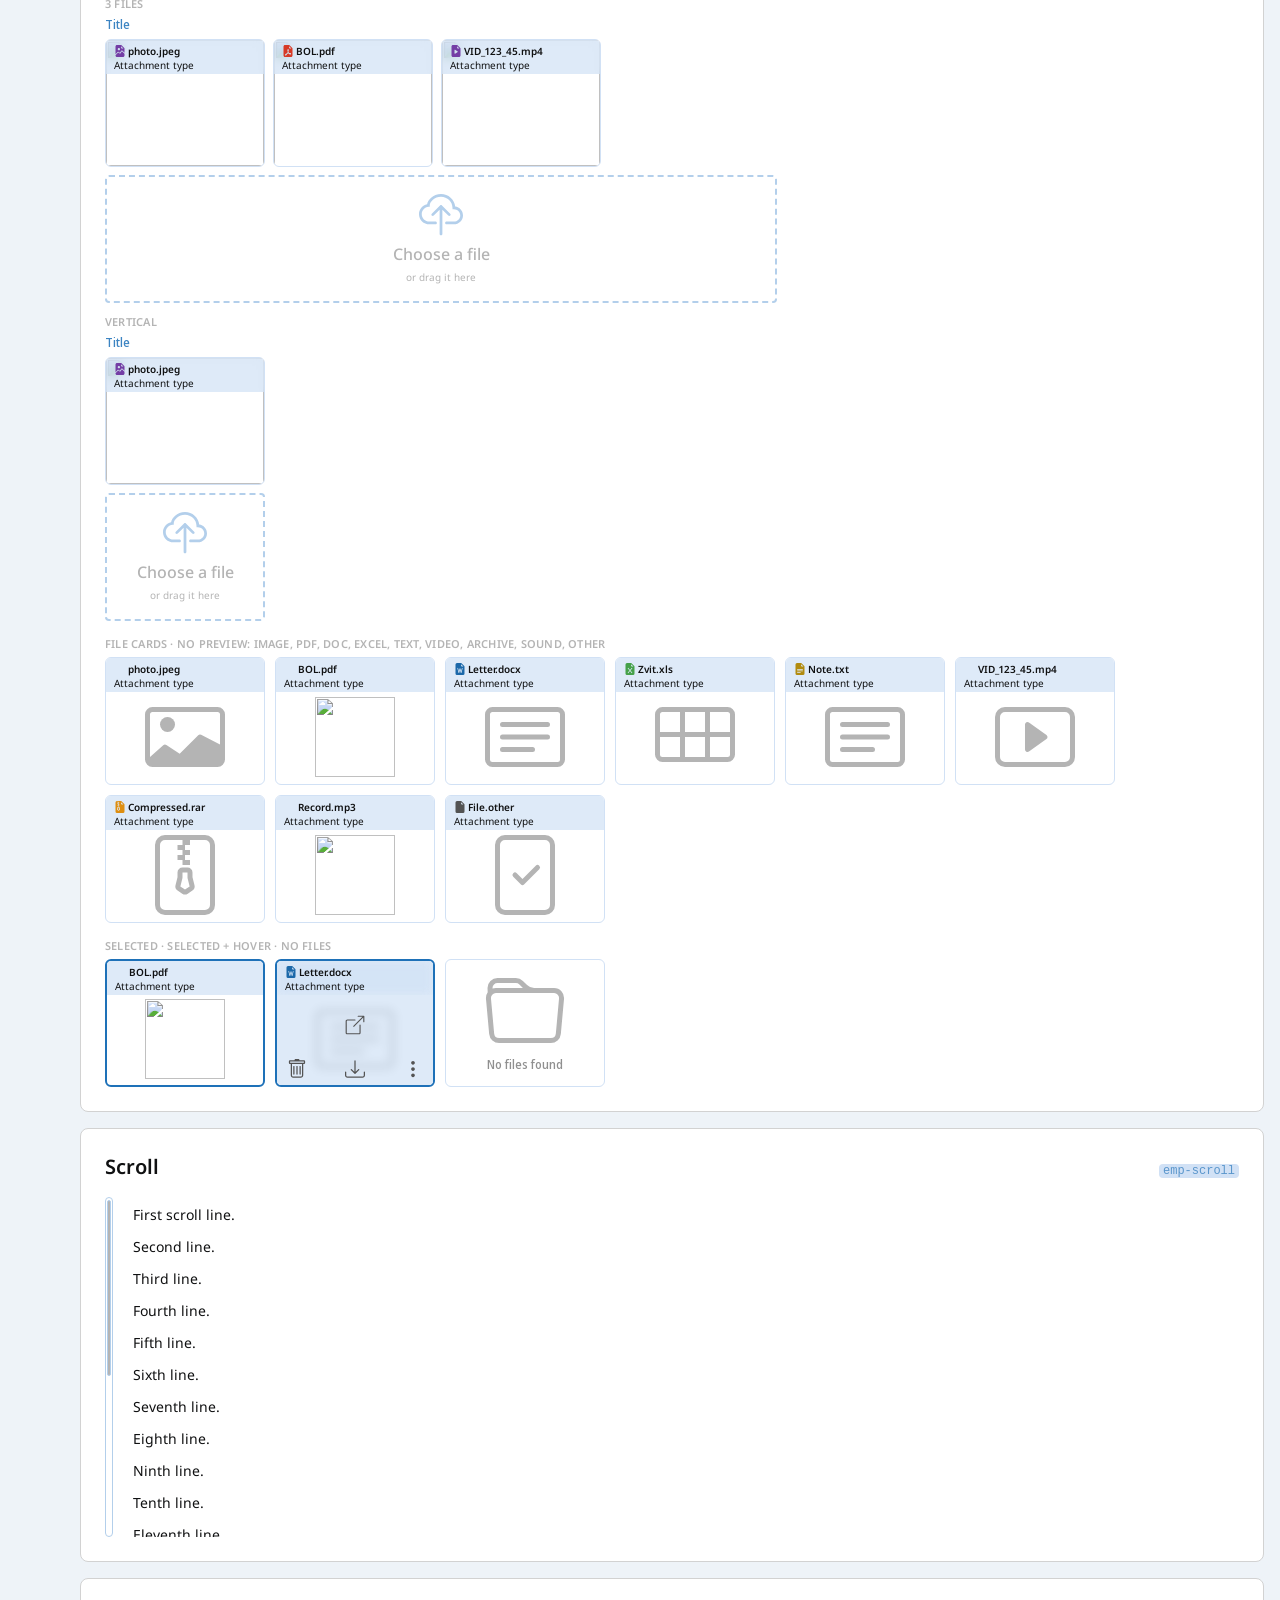
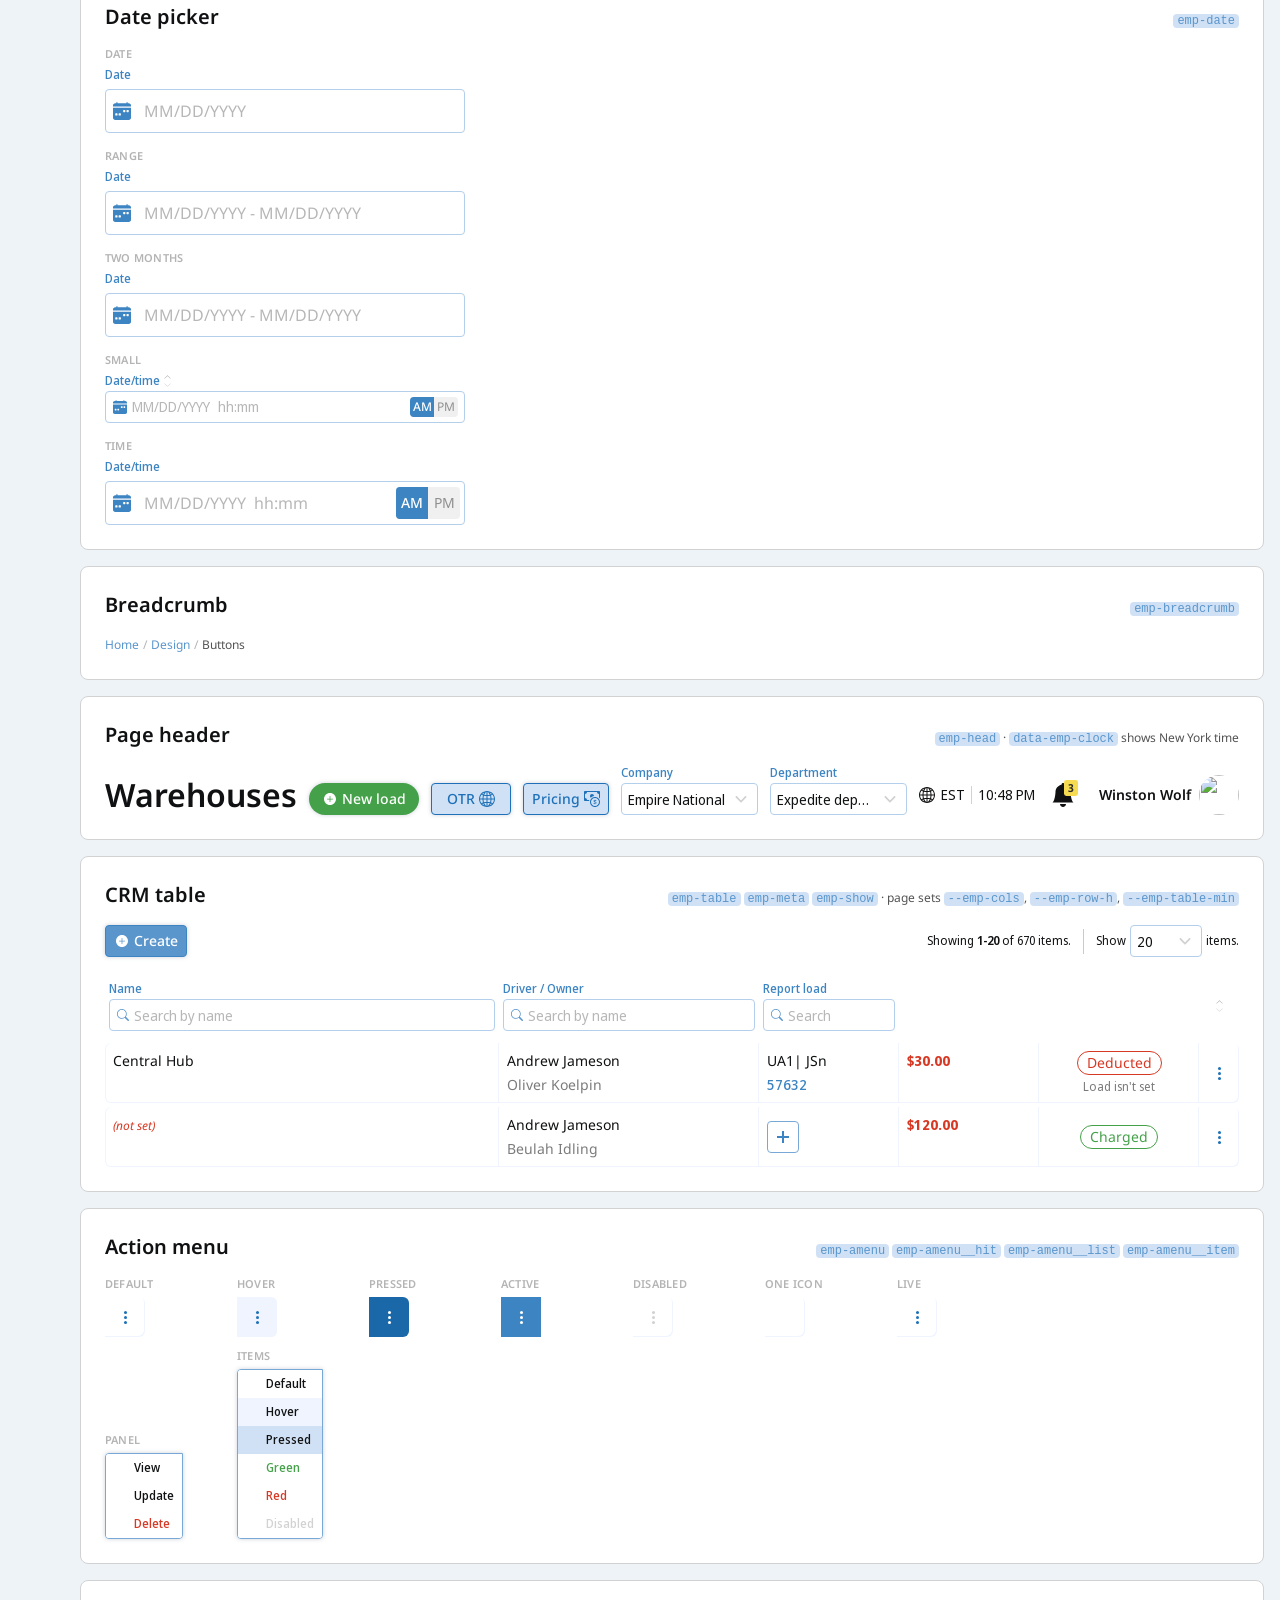
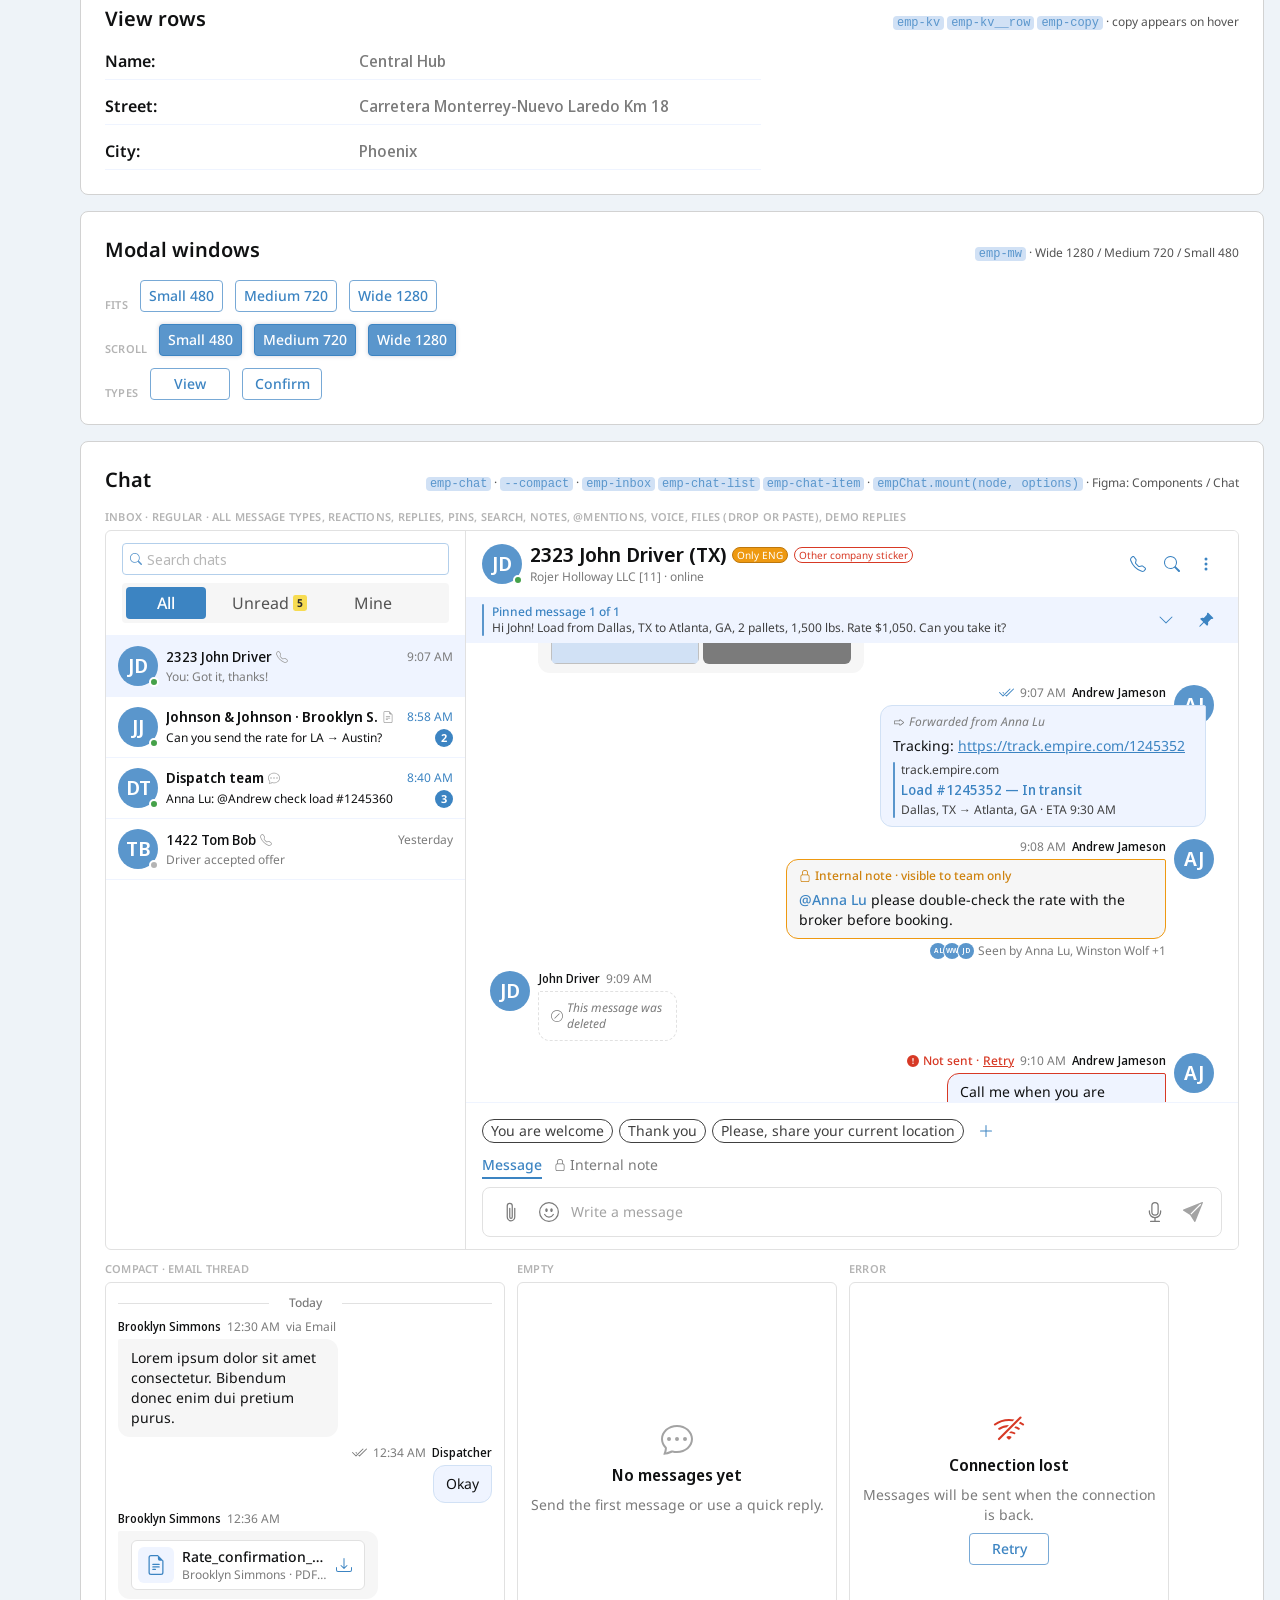
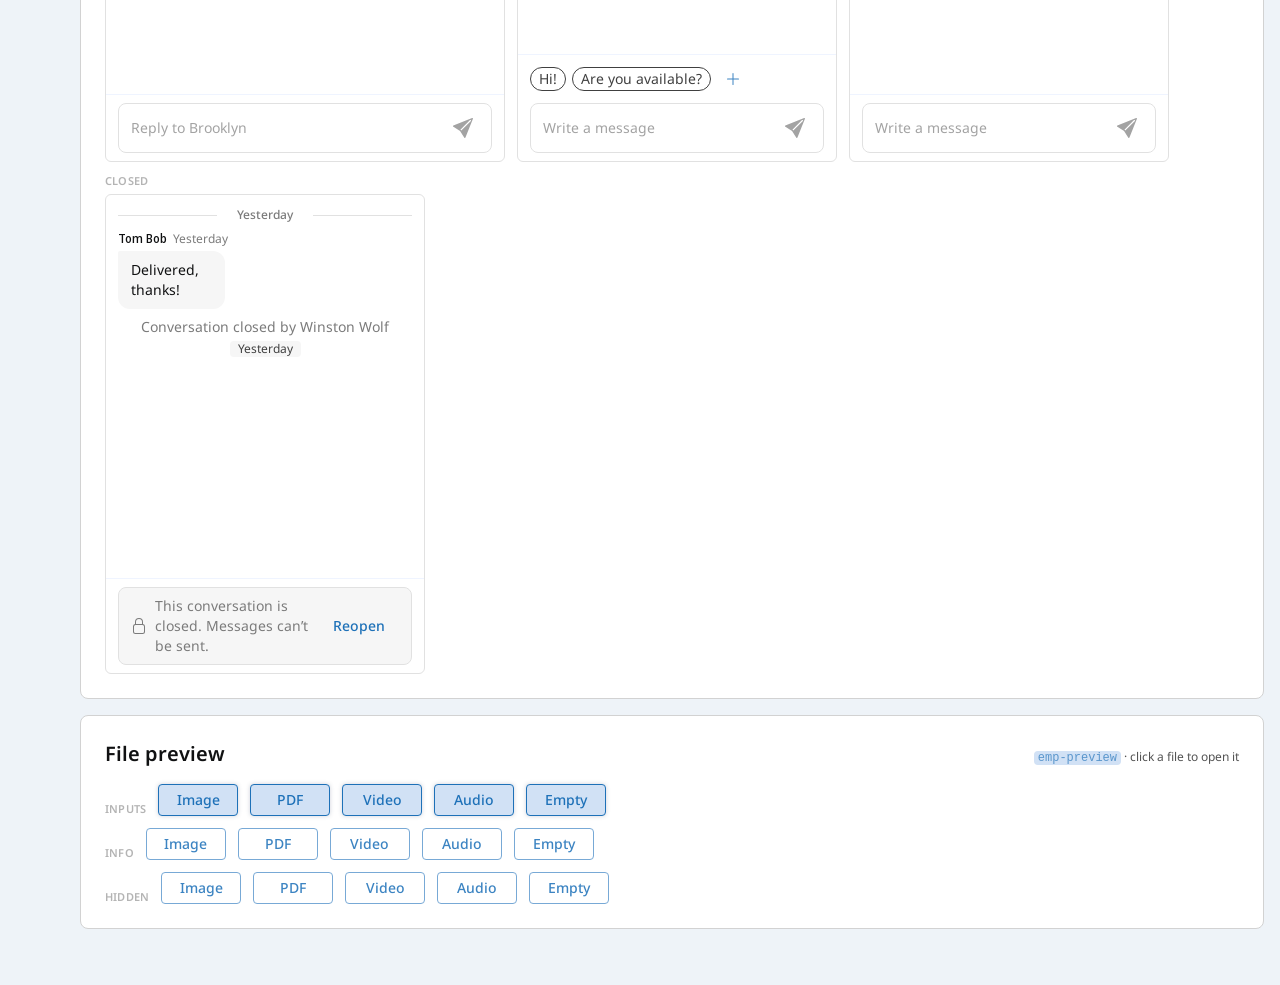
==== commit e0732e05: "Load Board page from CRM 3.0 design Tabs (en Route, Delivered, Issue, Invoiced, Accounting claims, P" ====
--- a/index.html
+++ b/index.html
@@ -250,7 +250,7 @@
                 </span>
                 <span class="emp-navitem__label">Design</span>
             </a>
-            <a hidden class="emp-navitem" href="#">
+            <a class="emp-navitem" href="loadboard.html">
                 <span class="emp-navitem__icon">
                     <svg class="emp-navitem__glyph" viewBox="0 0 24 24"><use href="#nav-load-board"></use></svg>
                 </span>
